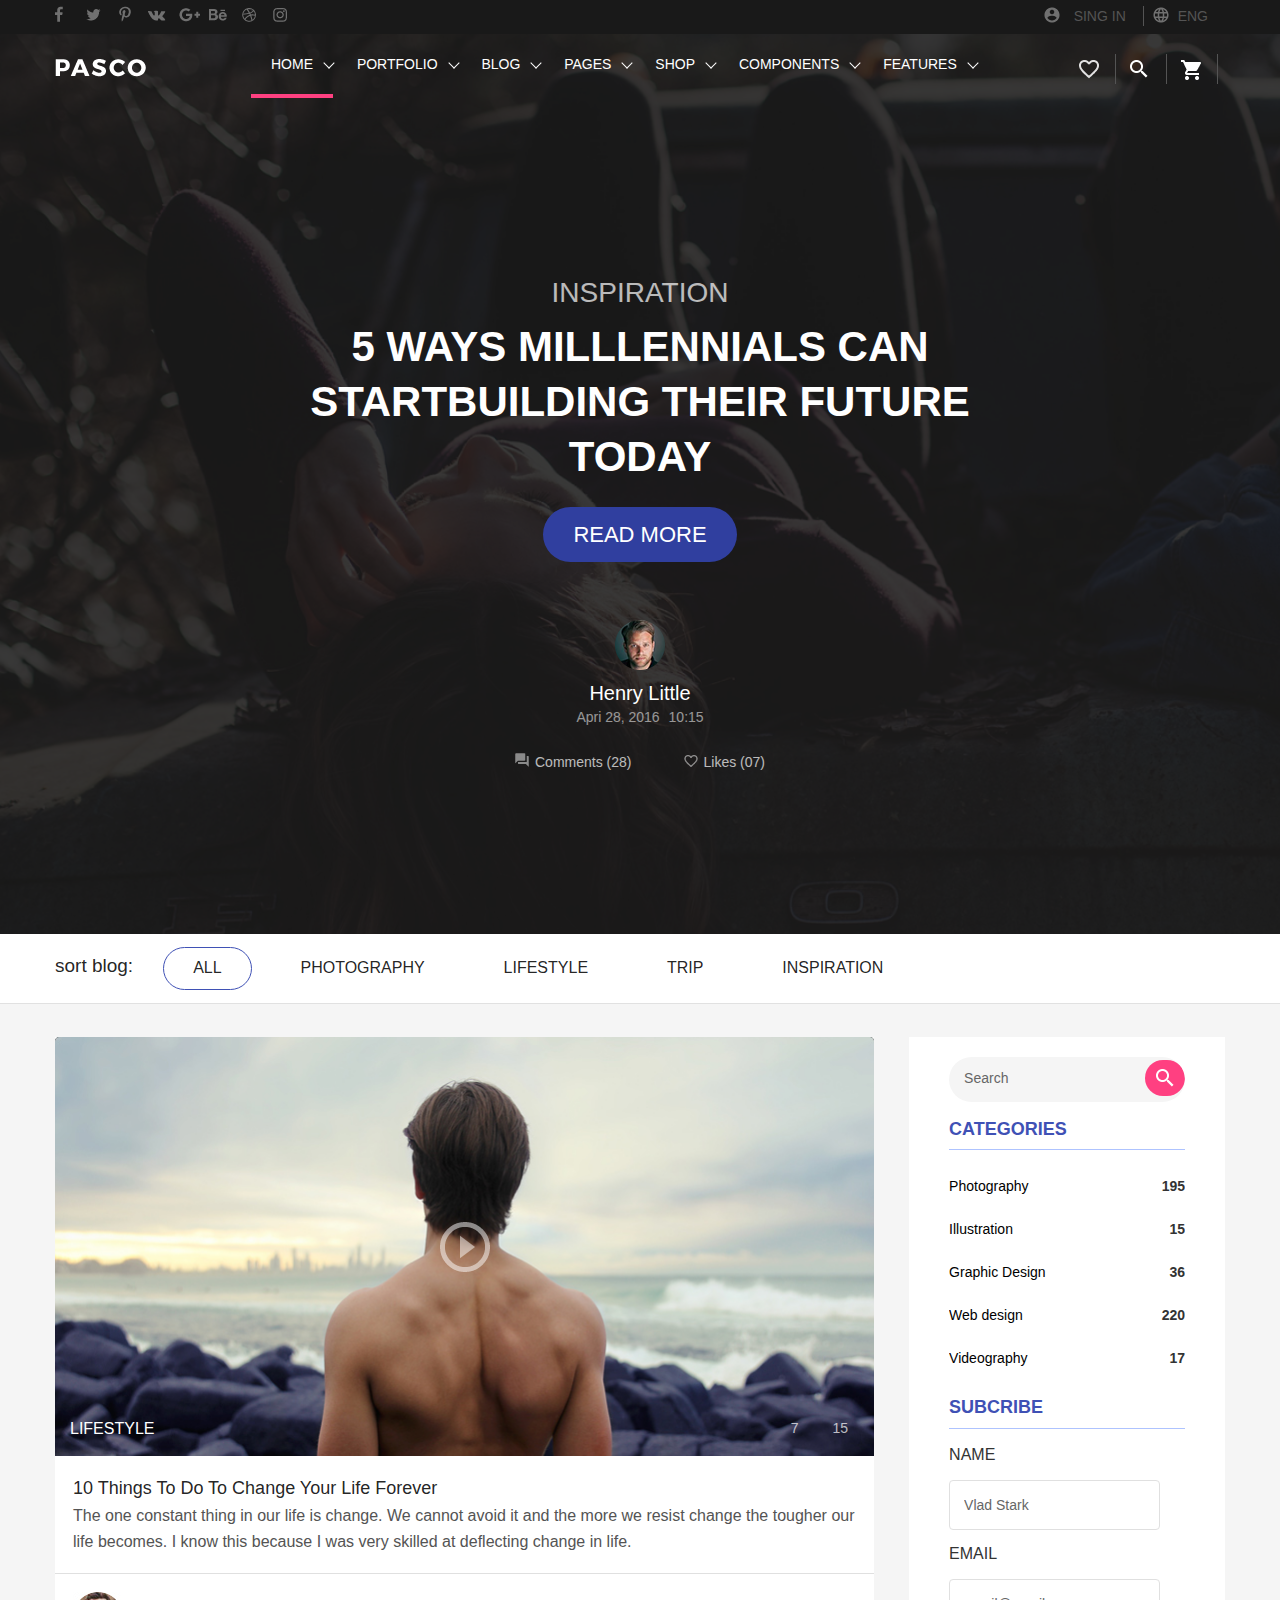
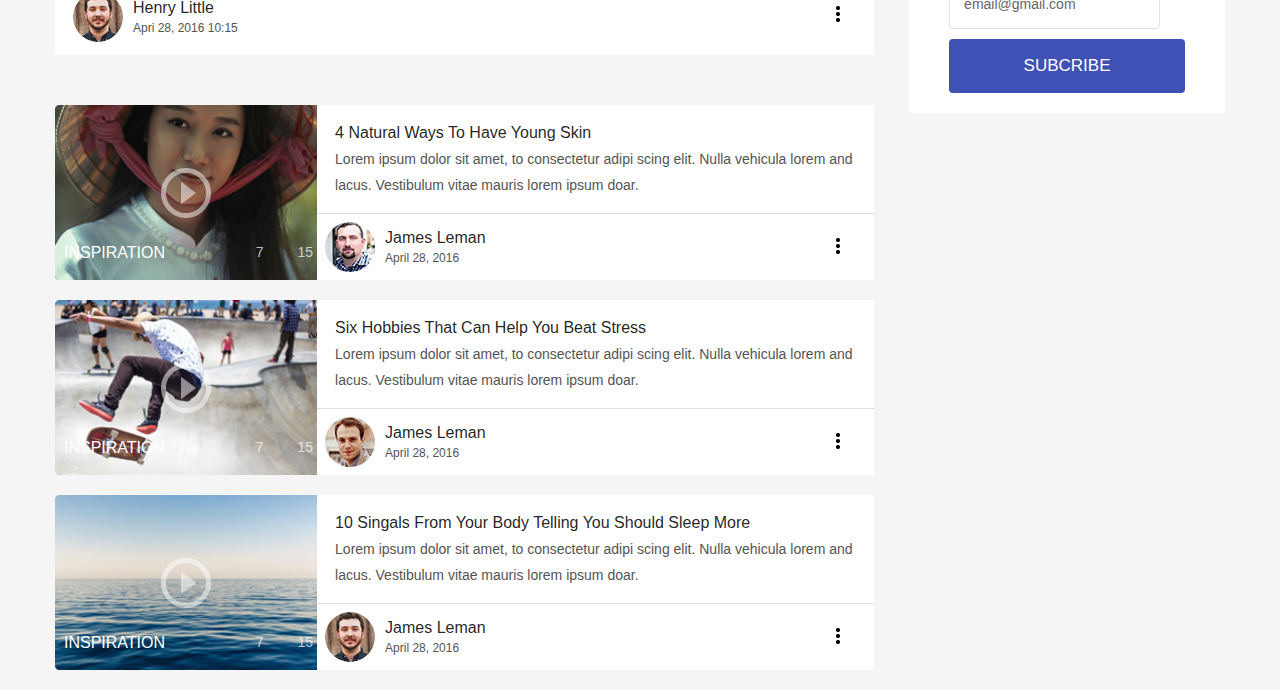
==== docs/index.html @ 133634e4 "section nav" ====
<!DOCTYPE html>
<html lang="ru">

<head>

	<meta charset="utf-8">

	<title>Pasco</title>
	<meta name="description" content="">

	<meta http-equiv="X-UA-Compatible" content="IE=edge">
	<meta name="viewport" content="width=device-width, initial-scale=1, maximum-scale=1">

	<meta property="og:image" content="path/to/image.jpg">
	<link rel="shortcut icon" href="img/favicon/favicon.ico" type="image/x-icon">
	<link rel="apple-touch-icon" href="img/favicon/apple-touch-icon.png">
	<link rel="apple-touch-icon" sizes="72x72" href="img/favicon/apple-touch-icon-72x72.png">
	<link rel="apple-touch-icon" sizes="114x114" href="img/favicon/apple-touch-icon-114x114.png">

	<!-- Chrome, Firefox OS and Opera -->
	<meta name="theme-color" content="#000">
	<!-- Windows Phone -->
	<meta name="msapplication-navbutton-color" content="#000">
	<!-- iOS Safari -->
	<meta name="apple-mobile-web-app-status-bar-style" content="#000">

	<style>body { opacity: 0; overflow-x: hidden; } html { background-color: #fff; }</style>

</head>

<body>
	<div class="top-line">
		<div class="wrapper clearfix">
			<ul class="top-list">
				<li class="top-list__item"><a href="#" class="top-list__list top-list__list--fb"></a></li>
				<li class="top-list__item"><a href="#" class="top-list__list top-list__list--tw"></a></li>
				<li class="top-list__item"><a href="#" class="top-list__list top-list__list--p"></a></li>
				<li class="top-list__item"><a href="#" class="top-list__list top-list__list--vk"></a></li>
				<li class="top-list__item"><a href="#" class="top-list__list top-list__list--gg"></a></li>
				<li class="top-list__item"><a href="#" class="top-list__list top-list__list--bb"></a></li>
				<li class="top-list__item"><a href="#" class="top-list__list top-list__list--row"></a></li>
				<li class="top-list__item"><a href="#" class="top-list__list top-list__list--inst"></a></li>
			</ul>
			<div class="login">
				<a href="#" class="login__link">Sing in</a>
				<a href="#" class="lang__link">Eng</a>
			</div>
		</div>
	</div>
	<header class="head-main">
		<div class="dark">
			<div class="wrapper">
				<div class="header-line clearfix">
					<div class="logo-wrap">
						<a href="#" class="logo"><img src="img/logo.png" alt="logo" class="logos img-responsive"></a>
					</div>
					<ul class="mnu">
						<li class="mnu__item mnu__item--active"><a href="#" class="mnu__link">Home</a></li>
						<li class="mnu__item"><a href="#" class="mnu__link">Portfolio</a></li>
						<li class="mnu__item"><a href="#" class="mnu__link">Blog</a></li>
						<li class="mnu__item"><a href="#" class="mnu__link">Pages</a></li>
						<li class="mnu__item"><a href="#" class="mnu__link">Shop</a></li>
						<li class="mnu__item"><a href="#" class="mnu__link">components</a></li>
						<li class="mnu__item"><a href="#" class="mnu__link">Features</a></li>
					</ul>
					<ul class="icon">
						<li class="icon__item"><a href="#" class="icon__link icon__link--Search"></a></li>
						<li class="icon__item"><a href="#" class="icon__link icon__link--heart"></a></li>
						<li class="icon__item"><a href="#" class="icon__link icon__link--basket"></a></li>
					</ul>
				</div>
				<div class="header__content ">
					<div class="header__text">inspiration</div>
					<h1 class="header__title">5 Ways milllennials can startbuilding their future today</h1>
					<div class="bnt-wrap">
						<a href="#" class="btn btn-head">read more</a>
					</div>
					<div class="people-wrap">
						<img src="img/Ellipse 4.png" alt="photo">
						<div class="people__name">Henry Little</div>
						<div class="people__data-wrap">
							<span class="people__date">Apri 28, 2016</span>
							<span class="people__time">10:15</span>
						</div>
						<div class="people__comment-wrap clearfix">
							<a href="#" class="people__com">Comments (28)</a>
							<a href="#" class="people__like">Likes (07)</a>
						</div>
					</div>
				</div>
			</div>
		</div>
	</header>
	<section class="sort-blog ">
		<div class="wrapper">
			<div class="sort_content clearfix">
				<span class="sort__title">sort blog:</span>
				<ul class="sort-blog_list">
					<li class="sort-blog__item sort-blog__item--active"><a href="#" class="sort-blog__link">all</a></li>
					<li class="sort-blog__item"><a href="#" class="sort-blog__link">photography</a></li>
					<li class="sort-blog__item"><a href="#" class="sort-blog__link">lifestyle</a></li>
					<li class="sort-blog__item"><a href="#" class="sort-blog__link">trip</a></li>
					<li class="sort-blog__item"><a href="#" class="sort-blog__link">inspiration</a></li>
				</ul>
			</div>
		</div>
	</section>
	<section class="blog">
		<div class="wrapper">
			<div class="blog__content">
				<div class="left__content clearfix">
					<div class="blog__video">
						<div class="content-wrap">
							<div class="img__wrap">
								<img src="img/video.jpg" alt="video" class="img-video img-responsive">
								<a href="#" class="video__play"></a>
								<div class="img__content clearfix">
									<div class="img__text">lifestyle</div>
									<div class="img__num">
										<span class="img__comment">7</span>
										<span class="img__hear">15</span>
									</div>
								</div>
							</div>
							<div class="blog__video__text">
								<div class="blog__title">10 Things To Do To Change Your Life Forever</div>
								<div class="blog__decs">The one constant thing in our life is change. We cannot avoid it and the more we resist change the tougher our life becomes. I know this because I was very skilled at deflecting change in life.</div>
							</div>
							<div class="blog__people">
								<div class="blog__people-img">
									<img src="img/Photo.jpg" alt="Photo" class="blog__photo">
								</div>
								<div class="blog__name">Henry Little</div>
								<div class="blog__birthday">Apri 28, 2016   10:15</div>
								<a href="#" class="dots"></a>
							</div>
						</div>
					</div>
					<section class="photo">
					<div class="photo__video">
						<div class="img__wrap">
							<img src="img/video2.jpg" alt="video" class="img-video img-responsive">
							<a href="#" class="video__play"></a>
							<div class="img__content clearfix">
								<div class="img__text">inspiration</div>
								<div class="img__num">
									<span class="img__comment">7</span>
									<span class="img__hear">15</span>
								</div>
							</div>
						</div>
						<div class="blog__video__text">
							<div class="blog__title">4 Natural Ways To Have Young Skin</div>
							<div class="blog__decs">Lorem ipsum dolor sit amet, to consectetur  adipi scing elit. Nulla vehicula lorem and lacus. Vestibulum vitae mauris lorem ipsum doar. </div>
						</div>
						<div class="blog__people">
							<div class="blog__people-img">
								<img src="img/Photo1.jpg" alt="Photo" class="blog__photo">
							</div>
							<div class="blog__name ">James Leman</div>
							<div class="blog__birthday">April 28, 2016 </div>
							<a href="#" class="dots"></a>
						</div>
					</div>

					<div class="photo__video">
						<div class="img__wrap">
							<img src="img/video3.jpg" alt="video" class="img-video img-responsive">
							<a href="#" class="video__play"></a>
							<div class="img__content clearfix">
								<div class="img__text">inspiration</div>
								<div class="img__num">
									<span class="img__comment">7</span>
									<span class="img__hear">15</span>
								</div>
							</div>
						</div>
						<div class="blog__video__text">
							<div class="blog__title">Six Hobbies That Can Help You Beat Stress</div>
							<div class="blog__decs">Lorem ipsum dolor sit amet, to consectetur  adipi scing elit. Nulla vehicula lorem and lacus. Vestibulum vitae mauris lorem ipsum doar.  </div>
						</div>
						<div class="blog__people">
							<div class="blog__people-img">
								<img src="img/Photo2.jpg" alt="Photo" class="blog__photo">
							</div>
							<div class="blog__name ">James Leman</div>
							<div class="blog__birthday">April 28, 2016 </div>
							<a href="#" class="dots"></a>
						</div>
					</div>

					<div class="photo__video">
						<div class="img__wrap">
							<img src="img/video4.jpg" alt="video" class="img-video img-responsive">
							<a href="#" class="video__play"></a>
							<div class="img__content clearfix">
								<div class="img__text">inspiration</div>
								<div class="img__num">
									<span class="img__comment">7</span>
									<span class="img__hear">15</span>
								</div>
							</div>
						</div>
						<div class="blog__video__text">
							<div class="blog__title">10 Singals From Your Body Telling You Should Sleep More</div>
							<div class="blog__decs">Lorem ipsum dolor sit amet, to consectetur  adipi scing elit. Nulla vehicula lorem and lacus. Vestibulum vitae mauris lorem ipsum doar. </div>
						</div>
						<div class="blog__people">
							<div class="blog__people-img">
								<img src="img/Photo.jpg" alt="Photo" class="blog__photo">
							</div>
							<div class="blog__name ">James Leman</div>
							<div class="blog__birthday">April 28, 2016 </div>
							<a href="#" class="dots"></a>
						</div>
					</div>
					</section>
				</div>
				<aside class="nav">
					<form class="Search">
						<input type="text" placeholder="Search">
						<button type="submit"></button>
					</form>
					<h2 class="nav__title">categories</h2>
					<ul class="nav-list">
						<li class="nav_item">
							<a href="#" class="nav__link">Photography</a>
							<p class="nav__num">195</p>
						</li>
						<li class="nav_item">
							<a href="#" class="nav__link">Illustration</a>
							<p class="nav__num">15</p>
						</li>
						<li class="nav_item">
							<a href="#" class="nav__link">Graphic Design</a>
							<p class="nav__num">36</p>
						</li>
						<li class="nav_item">
							<a href="#" class="nav__link">Web design</a>
							<p class="nav__num">220</p>
						</li>
						<li class="nav_item">
							<a href="#" class="nav__link">Videography</a>
							<p class="nav__num">17</p>
						</li>
						<h2 class="nav__Caption">subcribe</h2>
						<form class="nav-form">
							<div class="nav__name">
								<label for="name">name</label>
								<input type="text" id="name" placeholder="Vlad Stark">
							</div>
							<div class="nav__email">
								<label for="email">email</label>
								<input type="text" id="email" placeholder="email@gmail.com">
							</div>
							<button type="submit" class="nav-btn">subcribe</button>
						</form>
					</ul>
				</aside>
			</div>
		</div>
	</section>
	<link rel="stylesheet" href="css/main.min.css">
	<script src="js/scripts.min.js"></script>

</body>
</html>
---- docs/css/main.min.css ----
@font-face{font-family:roboto-example;font-weight:400;font-style:normal;src:url(../fonts/RobotoRegular/RobotoRegular.eot);src:url(../fonts/RobotoRegular/RobotoRegular.eot?#iefix) format("embedded-opentype"),url(../fonts/RobotoRegular/RobotoRegular.woff) format("woff"),url(../fonts/RobotoRegular/RobotoRegular.ttf) format("truetype")}@font-face{font-family:roboto-example;font-weight:700;font-style:normal;src:url(../fonts/RobotoBold/RobotoBold.eot);src:url(../fonts/RobotoBold/RobotoBold.eot?#iefix) format("embedded-opentype"),url(../fonts/RobotoBold/RobotoBold.woff) format("woff"),url(../fonts/RobotoBold/RobotoBold.ttf) format("truetype")}html{font-family:sans-serif;-ms-text-size-adjust:100%;-webkit-text-size-adjust:100%}body{margin:0}article,aside,details,figcaption,figure,footer,header,hgroup,main,menu,nav,section,summary{display:block}audio,canvas,progress,video{display:inline-block;vertical-align:baseline}audio:not([controls]){display:none;height:0}[hidden],template{display:none}a{background-color:transparent}a:active,a:hover{outline:0}abbr[title]{border-bottom:1px dotted}b,strong{font-weight:700}dfn{font-style:italic}h1{font-size:2em;margin:.67em 0}mark{background:#ff0;color:#000}small{font-size:80%}sub,sup{font-size:75%;line-height:0;position:relative;vertical-align:baseline}sup{top:-.5em}sub{bottom:-.25em}img{border:0}svg:not(:root){overflow:hidden}figure{margin:1em 40px}hr{-webkit-box-sizing:content-box;box-sizing:content-box;height:0}pre{overflow:auto}code,kbd,pre,samp{font-family:monospace,monospace;font-size:1em}button,input,optgroup,select,textarea{color:inherit;font:inherit;margin:0}button{overflow:visible}button,select{text-transform:none}button,html input[type=button],input[type=reset],input[type=submit]{-webkit-appearance:button;cursor:pointer}button[disabled],html input[disabled]{cursor:default}button::-moz-focus-inner,input::-moz-focus-inner{border:0;padding:0}input{line-height:normal}input[type=checkbox],input[type=radio]{-webkit-box-sizing:border-box;box-sizing:border-box;padding:0}input[type=number]::-webkit-inner-spin-button,input[type=number]::-webkit-outer-spin-button{height:auto}input[type=search]{-webkit-appearance:textfield;-webkit-box-sizing:content-box;box-sizing:content-box}input[type=search]::-webkit-search-cancel-button,input[type=search]::-webkit-search-decoration{-webkit-appearance:none}fieldset{border:1px solid silver;margin:0 2px;padding:.35em .625em .75em}legend{border:0;padding:0}textarea{overflow:auto}optgroup{font-weight:700}table{border-collapse:collapse;border-spacing:0}td,th{padding:0}*{-webkit-box-sizing:border-box;box-sizing:border-box}:after,:before{-webkit-box-sizing:border-box;box-sizing:border-box}html{font-size:10px;-webkit-tap-highlight-color:transparent}body{font-family:"Helvetica Neue",Helvetica,Arial,sans-serif;font-size:14px;line-height:1.42857143;color:#333;background-color:#fff}button,input,select,textarea{font-family:inherit;font-size:inherit;line-height:inherit}a{color:#337ab7;text-decoration:none}a:focus,a:hover{color:#23527c;text-decoration:underline}a:focus{outline:5px auto -webkit-focus-ring-color;outline-offset:-2px}figure{margin:0}img{vertical-align:middle}.img-responsive{display:block;max-width:100%;height:auto}.img-rounded{-webkit-border-radius:6px;border-radius:6px}.img-thumbnail{padding:4px;line-height:1.42857143;background-color:#fff;border:1px solid #ddd;-webkit-border-radius:4px;border-radius:4px;-webkit-transition:all .2s ease-in-out;transition:all .2s ease-in-out;display:inline-block;max-width:100%;height:auto}.img-circle{-webkit-border-radius:50%;border-radius:50%}hr{margin-top:20px;margin-bottom:20px;border:0;border-top:1px solid #eee}.sr-only{position:absolute;width:1px;height:1px;margin:-1px;padding:0;overflow:hidden;clip:rect(0,0,0,0);border:0}.sr-only-focusable:active,.sr-only-focusable:focus{position:static;width:auto;height:auto;margin:0;overflow:visible;clip:auto}[role=button]{cursor:pointer}.container{margin-right:auto;margin-left:auto;padding-left:15px;padding-right:15px}@media (min-width:768px){.container{width:750px}}@media (min-width:992px){.container{width:970px}}@media (min-width:1200px){.container{width:1170px}}.container-fluid{margin-right:auto;margin-left:auto;padding-left:15px;padding-right:15px}.row{margin-left:-15px;margin-right:-15px}.col-lg-1,.col-lg-10,.col-lg-11,.col-lg-12,.col-lg-2,.col-lg-3,.col-lg-4,.col-lg-5,.col-lg-6,.col-lg-7,.col-lg-8,.col-lg-9,.col-md-1,.col-md-10,.col-md-11,.col-md-12,.col-md-2,.col-md-3,.col-md-4,.col-md-5,.col-md-6,.col-md-7,.col-md-8,.col-md-9,.col-sm-1,.col-sm-10,.col-sm-11,.col-sm-12,.col-sm-2,.col-sm-3,.col-sm-4,.col-sm-5,.col-sm-6,.col-sm-7,.col-sm-8,.col-sm-9,.col-xs-1,.col-xs-10,.col-xs-11,.col-xs-12,.col-xs-2,.col-xs-3,.col-xs-4,.col-xs-5,.col-xs-6,.col-xs-7,.col-xs-8,.col-xs-9{position:relative;min-height:1px;padding-left:15px;padding-right:15px}.col-xs-1,.col-xs-10,.col-xs-11,.col-xs-12,.col-xs-2,.col-xs-3,.col-xs-4,.col-xs-5,.col-xs-6,.col-xs-7,.col-xs-8,.col-xs-9{float:left}.col-xs-12{width:100%}.col-xs-11{width:91.66666667%}.col-xs-10{width:83.33333333%}.col-xs-9{width:75%}.col-xs-8{width:66.66666667%}.col-xs-7{width:58.33333333%}.col-xs-6{width:50%}.col-xs-5{width:41.66666667%}.col-xs-4{width:33.33333333%}.col-xs-3{width:25%}.col-xs-2{width:16.66666667%}.col-xs-1{width:8.33333333%}.col-xs-pull-12{right:100%}.col-xs-pull-11{right:91.66666667%}.col-xs-pull-10{right:83.33333333%}.col-xs-pull-9{right:75%}.col-xs-pull-8{right:66.66666667%}.col-xs-pull-7{right:58.33333333%}.col-xs-pull-6{right:50%}.col-xs-pull-5{right:41.66666667%}.col-xs-pull-4{right:33.33333333%}.col-xs-pull-3{right:25%}.col-xs-pull-2{right:16.66666667%}.col-xs-pull-1{right:8.33333333%}.col-xs-pull-0{right:auto}.col-xs-push-12{left:100%}.col-xs-push-11{left:91.66666667%}.col-xs-push-10{left:83.33333333%}.col-xs-push-9{left:75%}.col-xs-push-8{left:66.66666667%}.col-xs-push-7{left:58.33333333%}.col-xs-push-6{left:50%}.col-xs-push-5{left:41.66666667%}.col-xs-push-4{left:33.33333333%}.col-xs-push-3{left:25%}.col-xs-push-2{left:16.66666667%}.col-xs-push-1{left:8.33333333%}.col-xs-push-0{left:auto}.col-xs-offset-12{margin-left:100%}.col-xs-offset-11{margin-left:91.66666667%}.col-xs-offset-10{margin-left:83.33333333%}.col-xs-offset-9{margin-left:75%}.col-xs-offset-8{margin-left:66.66666667%}.col-xs-offset-7{margin-left:58.33333333%}.col-xs-offset-6{margin-left:50%}.col-xs-offset-5{margin-left:41.66666667%}.col-xs-offset-4{margin-left:33.33333333%}.col-xs-offset-3{margin-left:25%}.col-xs-offset-2{margin-left:16.66666667%}.col-xs-offset-1{margin-left:8.33333333%}.col-xs-offset-0{margin-left:0}@media (min-width:768px){.col-sm-1,.col-sm-10,.col-sm-11,.col-sm-12,.col-sm-2,.col-sm-3,.col-sm-4,.col-sm-5,.col-sm-6,.col-sm-7,.col-sm-8,.col-sm-9{float:left}.col-sm-12{width:100%}.col-sm-11{width:91.66666667%}.col-sm-10{width:83.33333333%}.col-sm-9{width:75%}.col-sm-8{width:66.66666667%}.col-sm-7{width:58.33333333%}.col-sm-6{width:50%}.col-sm-5{width:41.66666667%}.col-sm-4{width:33.33333333%}.col-sm-3{width:25%}.col-sm-2{width:16.66666667%}.col-sm-1{width:8.33333333%}.col-sm-pull-12{right:100%}.col-sm-pull-11{right:91.66666667%}.col-sm-pull-10{right:83.33333333%}.col-sm-pull-9{right:75%}.col-sm-pull-8{right:66.66666667%}.col-sm-pull-7{right:58.33333333%}.col-sm-pull-6{right:50%}.col-sm-pull-5{right:41.66666667%}.col-sm-pull-4{right:33.33333333%}.col-sm-pull-3{right:25%}.col-sm-pull-2{right:16.66666667%}.col-sm-pull-1{right:8.33333333%}.col-sm-pull-0{right:auto}.col-sm-push-12{left:100%}.col-sm-push-11{left:91.66666667%}.col-sm-push-10{left:83.33333333%}.col-sm-push-9{left:75%}.col-sm-push-8{left:66.66666667%}.col-sm-push-7{left:58.33333333%}.col-sm-push-6{left:50%}.col-sm-push-5{left:41.66666667%}.col-sm-push-4{left:33.33333333%}.col-sm-push-3{left:25%}.col-sm-push-2{left:16.66666667%}.col-sm-push-1{left:8.33333333%}.col-sm-push-0{left:auto}.col-sm-offset-12{margin-left:100%}.col-sm-offset-11{margin-left:91.66666667%}.col-sm-offset-10{margin-left:83.33333333%}.col-sm-offset-9{margin-left:75%}.col-sm-offset-8{margin-left:66.66666667%}.col-sm-offset-7{margin-left:58.33333333%}.col-sm-offset-6{margin-left:50%}.col-sm-offset-5{margin-left:41.66666667%}.col-sm-offset-4{margin-left:33.33333333%}.col-sm-offset-3{margin-left:25%}.col-sm-offset-2{margin-left:16.66666667%}.col-sm-offset-1{margin-left:8.33333333%}.col-sm-offset-0{margin-left:0}}@media (min-width:992px){.col-md-1,.col-md-10,.col-md-11,.col-md-12,.col-md-2,.col-md-3,.col-md-4,.col-md-5,.col-md-6,.col-md-7,.col-md-8,.col-md-9{float:left}.col-md-12{width:100%}.col-md-11{width:91.66666667%}.col-md-10{width:83.33333333%}.col-md-9{width:75%}.col-md-8{width:66.66666667%}.col-md-7{width:58.33333333%}.col-md-6{width:50%}.col-md-5{width:41.66666667%}.col-md-4{width:33.33333333%}.col-md-3{width:25%}.col-md-2{width:16.66666667%}.col-md-1{width:8.33333333%}.col-md-pull-12{right:100%}.col-md-pull-11{right:91.66666667%}.col-md-pull-10{right:83.33333333%}.col-md-pull-9{right:75%}.col-md-pull-8{right:66.66666667%}.col-md-pull-7{right:58.33333333%}.col-md-pull-6{right:50%}.col-md-pull-5{right:41.66666667%}.col-md-pull-4{right:33.33333333%}.col-md-pull-3{right:25%}.col-md-pull-2{right:16.66666667%}.col-md-pull-1{right:8.33333333%}.col-md-pull-0{right:auto}.col-md-push-12{left:100%}.col-md-push-11{left:91.66666667%}.col-md-push-10{left:83.33333333%}.col-md-push-9{left:75%}.col-md-push-8{left:66.66666667%}.col-md-push-7{left:58.33333333%}.col-md-push-6{left:50%}.col-md-push-5{left:41.66666667%}.col-md-push-4{left:33.33333333%}.col-md-push-3{left:25%}.col-md-push-2{left:16.66666667%}.col-md-push-1{left:8.33333333%}.col-md-push-0{left:auto}.col-md-offset-12{margin-left:100%}.col-md-offset-11{margin-left:91.66666667%}.col-md-offset-10{margin-left:83.33333333%}.col-md-offset-9{margin-left:75%}.col-md-offset-8{margin-left:66.66666667%}.col-md-offset-7{margin-left:58.33333333%}.col-md-offset-6{margin-left:50%}.col-md-offset-5{margin-left:41.66666667%}.col-md-offset-4{margin-left:33.33333333%}.col-md-offset-3{margin-left:25%}.col-md-offset-2{margin-left:16.66666667%}.col-md-offset-1{margin-left:8.33333333%}.col-md-offset-0{margin-left:0}}@media (min-width:1200px){.col-lg-1,.col-lg-10,.col-lg-11,.col-lg-12,.col-lg-2,.col-lg-3,.col-lg-4,.col-lg-5,.col-lg-6,.col-lg-7,.col-lg-8,.col-lg-9{float:left}.col-lg-12{width:100%}.col-lg-11{width:91.66666667%}.col-lg-10{width:83.33333333%}.col-lg-9{width:75%}.col-lg-8{width:66.66666667%}.col-lg-7{width:58.33333333%}.col-lg-6{width:50%}.col-lg-5{width:41.66666667%}.col-lg-4{width:33.33333333%}.col-lg-3{width:25%}.col-lg-2{width:16.66666667%}.col-lg-1{width:8.33333333%}.col-lg-pull-12{right:100%}.col-lg-pull-11{right:91.66666667%}.col-lg-pull-10{right:83.33333333%}.col-lg-pull-9{right:75%}.col-lg-pull-8{right:66.66666667%}.col-lg-pull-7{right:58.33333333%}.col-lg-pull-6{right:50%}.col-lg-pull-5{right:41.66666667%}.col-lg-pull-4{right:33.33333333%}.col-lg-pull-3{right:25%}.col-lg-pull-2{right:16.66666667%}.col-lg-pull-1{right:8.33333333%}.col-lg-pull-0{right:auto}.col-lg-push-12{left:100%}.col-lg-push-11{left:91.66666667%}.col-lg-push-10{left:83.33333333%}.col-lg-push-9{left:75%}.col-lg-push-8{left:66.66666667%}.col-lg-push-7{left:58.33333333%}.col-lg-push-6{left:50%}.col-lg-push-5{left:41.66666667%}.col-lg-push-4{left:33.33333333%}.col-lg-push-3{left:25%}.col-lg-push-2{left:16.66666667%}.col-lg-push-1{left:8.33333333%}.col-lg-push-0{left:auto}.col-lg-offset-12{margin-left:100%}.col-lg-offset-11{margin-left:91.66666667%}.col-lg-offset-10{margin-left:83.33333333%}.col-lg-offset-9{margin-left:75%}.col-lg-offset-8{margin-left:66.66666667%}.col-lg-offset-7{margin-left:58.33333333%}.col-lg-offset-6{margin-left:50%}.col-lg-offset-5{margin-left:41.66666667%}.col-lg-offset-4{margin-left:33.33333333%}.col-lg-offset-3{margin-left:25%}.col-lg-offset-2{margin-left:16.66666667%}.col-lg-offset-1{margin-left:8.33333333%}.col-lg-offset-0{margin-left:0}}.clearfix:after,.clearfix:before,.container-fluid:after,.container-fluid:before,.container:after,.container:before,.row:after,.row:before{content:" ";display:table}.clearfix:after,.container-fluid:after,.container:after,.row:after{clear:both}.center-block{display:block;margin-left:auto;margin-right:auto}.pull-right{float:right!important}.pull-left{float:left!important}.hide{display:none!important}.show{display:block!important}.invisible{visibility:hidden}.text-hide{font:0/0 a;color:transparent;text-shadow:none;background-color:transparent;border:0}.hidden{display:none!important}.affix{position:fixed}@-ms-viewport{width:device-width}.visible-lg,.visible-md,.visible-sm,.visible-xs{display:none!important}.visible-lg-block,.visible-lg-inline,.visible-lg-inline-block,.visible-md-block,.visible-md-inline,.visible-md-inline-block,.visible-sm-block,.visible-sm-inline,.visible-sm-inline-block,.visible-xs-block,.visible-xs-inline,.visible-xs-inline-block{display:none!important}@media (max-width:767px){.visible-xs{display:block!important}table.visible-xs{display:table!important}tr.visible-xs{display:table-row!important}td.visible-xs,th.visible-xs{display:table-cell!important}}@media (max-width:767px){.visible-xs-block{display:block!important}}@media (max-width:767px){.visible-xs-inline{display:inline!important}}@media (max-width:767px){.visible-xs-inline-block{display:inline-block!important}}@media (min-width:768px) and (max-width:991px){.visible-sm{display:block!important}table.visible-sm{display:table!important}tr.visible-sm{display:table-row!important}td.visible-sm,th.visible-sm{display:table-cell!important}}@media (min-width:768px) and (max-width:991px){.visible-sm-block{display:block!important}}@media (min-width:768px) and (max-width:991px){.visible-sm-inline{display:inline!important}}@media (min-width:768px) and (max-width:991px){.visible-sm-inline-block{display:inline-block!important}}@media (min-width:992px) and (max-width:1199px){.visible-md{display:block!important}table.visible-md{display:table!important}tr.visible-md{display:table-row!important}td.visible-md,th.visible-md{display:table-cell!important}}@media (min-width:992px) and (max-width:1199px){.visible-md-block{display:block!important}}@media (min-width:992px) and (max-width:1199px){.visible-md-inline{display:inline!important}}@media (min-width:992px) and (max-width:1199px){.visible-md-inline-block{display:inline-block!important}}@media (min-width:1200px){.visible-lg{display:block!important}table.visible-lg{display:table!important}tr.visible-lg{display:table-row!important}td.visible-lg,th.visible-lg{display:table-cell!important}}@media (min-width:1200px){.visible-lg-block{display:block!important}}@media (min-width:1200px){.visible-lg-inline{display:inline!important}}@media (min-width:1200px){.visible-lg-inline-block{display:inline-block!important}}@media (max-width:767px){.hidden-xs{display:none!important}}@media (min-width:768px) and (max-width:991px){.hidden-sm{display:none!important}}@media (min-width:992px) and (max-width:1199px){.hidden-md{display:none!important}}@media (min-width:1200px){.hidden-lg{display:none!important}}.visible-print{display:none!important}@media print{.visible-print{display:block!important}table.visible-print{display:table!important}tr.visible-print{display:table-row!important}td.visible-print,th.visible-print{display:table-cell!important}}.visible-print-block{display:none!important}@media print{.visible-print-block{display:block!important}}.visible-print-inline{display:none!important}@media print{.visible-print-inline{display:inline!important}}.visible-print-inline-block{display:none!important}@media print{.visible-print-inline-block{display:inline-block!important}}@media print{.hidden-print{display:none!important}}*{-webkit-box-sizing:border-box;box-sizing:border-box}::-webkit-input-placeholder{color:#666;opacity:1}:-moz-placeholder{color:#666;opacity:1}::-moz-placeholder{color:#666;opacity:1}:-ms-input-placeholder{color:#666;opacity:1}body input:focus:required:invalid,body textarea:focus:required:invalid{color:#666}body input:required:valid,body textarea:required:valid{color:#666}body,html{height:100%}ul{margin:0;padding:0;list-style:none}body{font-size:16px;min-width:320px;position:relative;line-height:1.75;font-family:roboto-example,sans-serif;overflow-x:hidden;opacity:1}.clearfix:after{content:"";display:table;clear:both}.img-responsive{display:block;max-width:100%;height:auto}.wrapper{max-width:1170px;margin:0 auto;width:100%;overflow:hidden;position:relative}.head-main{background:url(../img/bg-main.jpg) 0 0 no-repeat;background-size:cover;position:relative;height:100vh}.dark{position:absolute;top:0;left:0;bottom:0;right:0;background:rgba(22,22,22,.85)}.top-list{margin:0;padding:0;float:left;list-style:none}.top-line{padding:6px 0;background:#191919}.top-list__item{display:inline-block;margin-right:5px}.top-list__list{display:block;width:22px;height:17px;background:url(../img/icon.png) no-repeat}.top-list__list--fb{background-position:0 0}.top-list__list--tw{background-position:-23px 0}.top-list__list--p{background-position:-50px 0}.top-list__list--vk{background-position:-78px 0}.top-list__list--gg{background-position:-109px 0}.top-list__list--bb{background-position:-145px 0}.top-list__list--row{background-position:-175px 0}.top-list__list--inst{background-position:-203px 0}.login{float:right}.login a{color:#545454;text-decoration:none;-webkit-transition:all .5s;transition:all .5s}.login a:hover{color:#fff}.lang__link,.login__link{padding:0 17px;display:inline-block;text-transform:uppercase;padding-left:30px;position:relative}.login__link{border-right:1px solid #545454}.login__link:before{content:"";position:absolute;width:18px;height:18px;top:50%;-webkit-transform:translateY(-50%);-ms-transform:translateY(-50%);transform:translateY(-50%);left:0;background:url(../img/icon/account_circle.png) 0 0 no-repeat}.lang__link:before{content:"";position:absolute;width:18px;height:18px;top:50%;-webkit-transform:translateY(-50%);-ms-transform:translateY(-50%);transform:translateY(-50%);left:5px;background:url(../img/icon/language.png) 0 0 no-repeat}.logo-wrap{float:left;margin-right:105px;padding:25px 0}.logo{padding:20px 0}.mnu{display:inline-block;width:100%;max-width:800px}.mnu__item{display:inline-block}.mnu__link{display:block;text-transform:uppercase;padding:20px 20px;text-decoration:none;color:#fff;-webkit-transition:all .2s;transition:all .2s;border-bottom:4px solid transparent;position:relative}.mnu__link:hover{border-bottom:4px solid #ff4081;text-decoration:none;color:#fff}.mnu__link:after{content:"";position:absolute;width:8px;height:8px;border-bottom:1px solid #fff;border-right:1px solid #fff;top:42%;-webkit-transform:translateY(-50%);-ms-transform:translateY(-50%);transform:translateY(-50%);right:0;-webkit-transform:rotate(45deg);-ms-transform:rotate(45deg);transform:rotate(45deg)}.mnu__item--active a{border-bottom:4px solid #ff4081}.icon{float:right}.icon li{display:inline-block;padding:20px 0}.icon__link{width:40px;height:30px;display:block;border-right:1px solid #545454;margin-right:7px;background:url(../img/icon/split.png) 0 0 no-repeat}.icon__link--Search{background-position:-18px -15px}.icon__link--heart{background-position:-80px -15px}.icon__link--basket{background-position:-80px -75px}.header-line{margin-bottom:170px}.header__content{text-align:center;max-width:818px;width:100%;margin:0 auto}.header__text{text-transform:uppercase;color:#fff;font-size:28px;line-height:27px;opacity:.7}.header__title{text-transform:uppercase;color:#fff;margin-top:13px;font-size:42px;line-height:55px;padding:0 25px;margin-bottom:35px}.btn{padding:15px 30px;text-transform:uppercase;text-decoration:none;font-size:22px;color:#fff;-webkit-border-radius:35px;border-radius:35px}.btn:hover{text-decoration:none;color:#fff}.btn:focus{text-decoration:none}.btn-head{background:#303f9f}.people-wrap{width:100%;max-width:250px;margin:70px auto 0;text-align:center}.people__name{color:#fff;margin-top:10px;font-size:20px;line-height:27px}.people__date{margin-right:5px;color:#fff;opacity:.54}.people__time{color:#fff;opacity:.54}.people__data-wrap{margin-bottom:25px}.people__com{display:inline-block;padding-left:20px;color:#fff;-webkit-transition:all .5s;transition:all .5s;opacity:.7;position:relative;float:left}.people__com:hover{text-decoration:none;color:#fff;opacity:1}.people__com:focus{text-decoration:none}.people__com:before{content:"";position:absolute;width:18px;height:18px;background:url(../img/forum.png) 0 0 no-repeat;top:50%;-webkit-transform:translateY(-50%);-ms-transform:translateY(-50%);transform:translateY(-50%);left:0}.people__like{display:inline-block;padding-left:20px;color:#fff;opacity:.7;-webkit-transition:all .5s;transition:all .5s;position:relative;float:right}.people__like:hover{text-decoration:none;color:#fff;opacity:1}.people__like:focus{text-decoration:none}.people__like:before{content:"";position:absolute;width:18px;height:18px;background:url(../img/favorite_border.png) 0 0 no-repeat;top:60%;-webkit-transform:translateY(-50%);-ms-transform:translateY(-50%);transform:translateY(-50%);left:0}@font-face{font-family:roboto-example;font-weight:400;font-style:normal;src:url(../fonts/RobotoRegular/RobotoRegular.eot);src:url(../fonts/RobotoRegular/RobotoRegular.eot?#iefix) format("embedded-opentype"),url(../fonts/RobotoRegular/RobotoRegular.woff) format("woff"),url(../fonts/RobotoRegular/RobotoRegular.ttf) format("truetype")}@font-face{font-family:roboto-example;font-weight:700;font-style:normal;src:url(../fonts/RobotoBold/RobotoBold.eot);src:url(../fonts/RobotoBold/RobotoBold.eot?#iefix) format("embedded-opentype"),url(../fonts/RobotoBold/RobotoBold.woff) format("woff"),url(../fonts/RobotoBold/RobotoBold.ttf) format("truetype")}html{font-family:sans-serif;-ms-text-size-adjust:100%;-webkit-text-size-adjust:100%}body{margin:0}article,aside,details,figcaption,figure,footer,header,hgroup,main,menu,nav,section,summary{display:block}audio,canvas,progress,video{display:inline-block;vertical-align:baseline}audio:not([controls]){display:none;height:0}[hidden],template{display:none}a{background-color:transparent}a:active,a:hover{outline:0}abbr[title]{border-bottom:1px dotted}b,strong{font-weight:700}dfn{font-style:italic}h1{font-size:2em;margin:.67em 0}mark{background:#ff0;color:#000}small{font-size:80%}sub,sup{font-size:75%;line-height:0;position:relative;vertical-align:baseline}sup{top:-.5em}sub{bottom:-.25em}img{border:0}svg:not(:root){overflow:hidden}figure{margin:1em 40px}hr{-webkit-box-sizing:content-box;box-sizing:content-box;height:0}pre{overflow:auto}code,kbd,pre,samp{font-family:monospace,monospace;font-size:1em}button,input,optgroup,select,textarea{color:inherit;font:inherit;margin:0}button{overflow:visible}button,select{text-transform:none}button,html input[type=button],input[type=reset],input[type=submit]{-webkit-appearance:button;cursor:pointer}button[disabled],html input[disabled]{cursor:default}button::-moz-focus-inner,input::-moz-focus-inner{border:0;padding:0}input{line-height:normal}input[type=checkbox],input[type=radio]{-webkit-box-sizing:border-box;box-sizing:border-box;padding:0}input[type=number]::-webkit-inner-spin-button,input[type=number]::-webkit-outer-spin-button{height:auto}input[type=search]{-webkit-appearance:textfield;-webkit-box-sizing:content-box;box-sizing:content-box}input[type=search]::-webkit-search-cancel-button,input[type=search]::-webkit-search-decoration{-webkit-appearance:none}fieldset{border:1px solid silver;margin:0 2px;padding:.35em .625em .75em}legend{border:0;padding:0}textarea{overflow:auto}optgroup{font-weight:700}table{border-collapse:collapse;border-spacing:0}td,th{padding:0}*{-webkit-box-sizing:border-box;box-sizing:border-box}:after,:before{-webkit-box-sizing:border-box;box-sizing:border-box}html{font-size:10px;-webkit-tap-highlight-color:transparent}body{font-family:"Helvetica Neue",Helvetica,Arial,sans-serif;font-size:14px;line-height:1.42857143;color:#333;background-color:#fff}button,input,select,textarea{font-family:inherit;font-size:inherit;line-height:inherit}a{color:#337ab7;text-decoration:none}a:focus,a:hover{color:#23527c;text-decoration:underline}a:focus{outline:5px auto -webkit-focus-ring-color;outline-offset:-2px}figure{margin:0}img{vertical-align:middle}.img-responsive{display:block;max-width:100%;height:auto}.img-rounded{-webkit-border-radius:6px;border-radius:6px}.img-thumbnail{padding:4px;line-height:1.42857143;background-color:#fff;border:1px solid #ddd;-webkit-border-radius:4px;border-radius:4px;-webkit-transition:all .2s ease-in-out;transition:all .2s ease-in-out;display:inline-block;max-width:100%;height:auto}.img-circle{-webkit-border-radius:50%;border-radius:50%}hr{margin-top:20px;margin-bottom:20px;border:0;border-top:1px solid #eee}.sr-only{position:absolute;width:1px;height:1px;margin:-1px;padding:0;overflow:hidden;clip:rect(0,0,0,0);border:0}.sr-only-focusable:active,.sr-only-focusable:focus{position:static;width:auto;height:auto;margin:0;overflow:visible;clip:auto}[role=button]{cursor:pointer}.container{margin-right:auto;margin-left:auto;padding-left:15px;padding-right:15px}@media (min-width:768px){.container{width:750px}}@media (min-width:992px){.container{width:970px}}@media (min-width:1200px){.container{width:1170px}}.container-fluid{margin-right:auto;margin-left:auto;padding-left:15px;padding-right:15px}.row{margin-left:-15px;margin-right:-15px}.col-lg-1,.col-lg-10,.col-lg-11,.col-lg-12,.col-lg-2,.col-lg-3,.col-lg-4,.col-lg-5,.col-lg-6,.col-lg-7,.col-lg-8,.col-lg-9,.col-md-1,.col-md-10,.col-md-11,.col-md-12,.col-md-2,.col-md-3,.col-md-4,.col-md-5,.col-md-6,.col-md-7,.col-md-8,.col-md-9,.col-sm-1,.col-sm-10,.col-sm-11,.col-sm-12,.col-sm-2,.col-sm-3,.col-sm-4,.col-sm-5,.col-sm-6,.col-sm-7,.col-sm-8,.col-sm-9,.col-xs-1,.col-xs-10,.col-xs-11,.col-xs-12,.col-xs-2,.col-xs-3,.col-xs-4,.col-xs-5,.col-xs-6,.col-xs-7,.col-xs-8,.col-xs-9{position:relative;min-height:1px;padding-left:15px;padding-right:15px}.col-xs-1,.col-xs-10,.col-xs-11,.col-xs-12,.col-xs-2,.col-xs-3,.col-xs-4,.col-xs-5,.col-xs-6,.col-xs-7,.col-xs-8,.col-xs-9{float:left}.col-xs-12{width:100%}.col-xs-11{width:91.66666667%}.col-xs-10{width:83.33333333%}.col-xs-9{width:75%}.col-xs-8{width:66.66666667%}.col-xs-7{width:58.33333333%}.col-xs-6{width:50%}.col-xs-5{width:41.66666667%}.col-xs-4{width:33.33333333%}.col-xs-3{width:25%}.col-xs-2{width:16.66666667%}.col-xs-1{width:8.33333333%}.col-xs-pull-12{right:100%}.col-xs-pull-11{right:91.66666667%}.col-xs-pull-10{right:83.33333333%}.col-xs-pull-9{right:75%}.col-xs-pull-8{right:66.66666667%}.col-xs-pull-7{right:58.33333333%}.col-xs-pull-6{right:50%}.col-xs-pull-5{right:41.66666667%}.col-xs-pull-4{right:33.33333333%}.col-xs-pull-3{right:25%}.col-xs-pull-2{right:16.66666667%}.col-xs-pull-1{right:8.33333333%}.col-xs-pull-0{right:auto}.col-xs-push-12{left:100%}.col-xs-push-11{left:91.66666667%}.col-xs-push-10{left:83.33333333%}.col-xs-push-9{left:75%}.col-xs-push-8{left:66.66666667%}.col-xs-push-7{left:58.33333333%}.col-xs-push-6{left:50%}.col-xs-push-5{left:41.66666667%}.col-xs-push-4{left:33.33333333%}.col-xs-push-3{left:25%}.col-xs-push-2{left:16.66666667%}.col-xs-push-1{left:8.33333333%}.col-xs-push-0{left:auto}.col-xs-offset-12{margin-left:100%}.col-xs-offset-11{margin-left:91.66666667%}.col-xs-offset-10{margin-left:83.33333333%}.col-xs-offset-9{margin-left:75%}.col-xs-offset-8{margin-left:66.66666667%}.col-xs-offset-7{margin-left:58.33333333%}.col-xs-offset-6{margin-left:50%}.col-xs-offset-5{margin-left:41.66666667%}.col-xs-offset-4{margin-left:33.33333333%}.col-xs-offset-3{margin-left:25%}.col-xs-offset-2{margin-left:16.66666667%}.col-xs-offset-1{margin-left:8.33333333%}.col-xs-offset-0{margin-left:0}@media (min-width:768px){.col-sm-1,.col-sm-10,.col-sm-11,.col-sm-12,.col-sm-2,.col-sm-3,.col-sm-4,.col-sm-5,.col-sm-6,.col-sm-7,.col-sm-8,.col-sm-9{float:left}.col-sm-12{width:100%}.col-sm-11{width:91.66666667%}.col-sm-10{width:83.33333333%}.col-sm-9{width:75%}.col-sm-8{width:66.66666667%}.col-sm-7{width:58.33333333%}.col-sm-6{width:50%}.col-sm-5{width:41.66666667%}.col-sm-4{width:33.33333333%}.col-sm-3{width:25%}.col-sm-2{width:16.66666667%}.col-sm-1{width:8.33333333%}.col-sm-pull-12{right:100%}.col-sm-pull-11{right:91.66666667%}.col-sm-pull-10{right:83.33333333%}.col-sm-pull-9{right:75%}.col-sm-pull-8{right:66.66666667%}.col-sm-pull-7{right:58.33333333%}.col-sm-pull-6{right:50%}.col-sm-pull-5{right:41.66666667%}.col-sm-pull-4{right:33.33333333%}.col-sm-pull-3{right:25%}.col-sm-pull-2{right:16.66666667%}.col-sm-pull-1{right:8.33333333%}.col-sm-pull-0{right:auto}.col-sm-push-12{left:100%}.col-sm-push-11{left:91.66666667%}.col-sm-push-10{left:83.33333333%}.col-sm-push-9{left:75%}.col-sm-push-8{left:66.66666667%}.col-sm-push-7{left:58.33333333%}.col-sm-push-6{left:50%}.col-sm-push-5{left:41.66666667%}.col-sm-push-4{left:33.33333333%}.col-sm-push-3{left:25%}.col-sm-push-2{left:16.66666667%}.col-sm-push-1{left:8.33333333%}.col-sm-push-0{left:auto}.col-sm-offset-12{margin-left:100%}.col-sm-offset-11{margin-left:91.66666667%}.col-sm-offset-10{margin-left:83.33333333%}.col-sm-offset-9{margin-left:75%}.col-sm-offset-8{margin-left:66.66666667%}.col-sm-offset-7{margin-left:58.33333333%}.col-sm-offset-6{margin-left:50%}.col-sm-offset-5{margin-left:41.66666667%}.col-sm-offset-4{margin-left:33.33333333%}.col-sm-offset-3{margin-left:25%}.col-sm-offset-2{margin-left:16.66666667%}.col-sm-offset-1{margin-left:8.33333333%}.col-sm-offset-0{margin-left:0}}@media (min-width:992px){.col-md-1,.col-md-10,.col-md-11,.col-md-12,.col-md-2,.col-md-3,.col-md-4,.col-md-5,.col-md-6,.col-md-7,.col-md-8,.col-md-9{float:left}.col-md-12{width:100%}.col-md-11{width:91.66666667%}.col-md-10{width:83.33333333%}.col-md-9{width:75%}.col-md-8{width:66.66666667%}.col-md-7{width:58.33333333%}.col-md-6{width:50%}.col-md-5{width:41.66666667%}.col-md-4{width:33.33333333%}.col-md-3{width:25%}.col-md-2{width:16.66666667%}.col-md-1{width:8.33333333%}.col-md-pull-12{right:100%}.col-md-pull-11{right:91.66666667%}.col-md-pull-10{right:83.33333333%}.col-md-pull-9{right:75%}.col-md-pull-8{right:66.66666667%}.col-md-pull-7{right:58.33333333%}.col-md-pull-6{right:50%}.col-md-pull-5{right:41.66666667%}.col-md-pull-4{right:33.33333333%}.col-md-pull-3{right:25%}.col-md-pull-2{right:16.66666667%}.col-md-pull-1{right:8.33333333%}.col-md-pull-0{right:auto}.col-md-push-12{left:100%}.col-md-push-11{left:91.66666667%}.col-md-push-10{left:83.33333333%}.col-md-push-9{left:75%}.col-md-push-8{left:66.66666667%}.col-md-push-7{left:58.33333333%}.col-md-push-6{left:50%}.col-md-push-5{left:41.66666667%}.col-md-push-4{left:33.33333333%}.col-md-push-3{left:25%}.col-md-push-2{left:16.66666667%}.col-md-push-1{left:8.33333333%}.col-md-push-0{left:auto}.col-md-offset-12{margin-left:100%}.col-md-offset-11{margin-left:91.66666667%}.col-md-offset-10{margin-left:83.33333333%}.col-md-offset-9{margin-left:75%}.col-md-offset-8{margin-left:66.66666667%}.col-md-offset-7{margin-left:58.33333333%}.col-md-offset-6{margin-left:50%}.col-md-offset-5{margin-left:41.66666667%}.col-md-offset-4{margin-left:33.33333333%}.col-md-offset-3{margin-left:25%}.col-md-offset-2{margin-left:16.66666667%}.col-md-offset-1{margin-left:8.33333333%}.col-md-offset-0{margin-left:0}}@media (min-width:1200px){.col-lg-1,.col-lg-10,.col-lg-11,.col-lg-12,.col-lg-2,.col-lg-3,.col-lg-4,.col-lg-5,.col-lg-6,.col-lg-7,.col-lg-8,.col-lg-9{float:left}.col-lg-12{width:100%}.col-lg-11{width:91.66666667%}.col-lg-10{width:83.33333333%}.col-lg-9{width:75%}.col-lg-8{width:66.66666667%}.col-lg-7{width:58.33333333%}.col-lg-6{width:50%}.col-lg-5{width:41.66666667%}.col-lg-4{width:33.33333333%}.col-lg-3{width:25%}.col-lg-2{width:16.66666667%}.col-lg-1{width:8.33333333%}.col-lg-pull-12{right:100%}.col-lg-pull-11{right:91.66666667%}.col-lg-pull-10{right:83.33333333%}.col-lg-pull-9{right:75%}.col-lg-pull-8{right:66.66666667%}.col-lg-pull-7{right:58.33333333%}.col-lg-pull-6{right:50%}.col-lg-pull-5{right:41.66666667%}.col-lg-pull-4{right:33.33333333%}.col-lg-pull-3{right:25%}.col-lg-pull-2{right:16.66666667%}.col-lg-pull-1{right:8.33333333%}.col-lg-pull-0{right:auto}.col-lg-push-12{left:100%}.col-lg-push-11{left:91.66666667%}.col-lg-push-10{left:83.33333333%}.col-lg-push-9{left:75%}.col-lg-push-8{left:66.66666667%}.col-lg-push-7{left:58.33333333%}.col-lg-push-6{left:50%}.col-lg-push-5{left:41.66666667%}.col-lg-push-4{left:33.33333333%}.col-lg-push-3{left:25%}.col-lg-push-2{left:16.66666667%}.col-lg-push-1{left:8.33333333%}.col-lg-push-0{left:auto}.col-lg-offset-12{margin-left:100%}.col-lg-offset-11{margin-left:91.66666667%}.col-lg-offset-10{margin-left:83.33333333%}.col-lg-offset-9{margin-left:75%}.col-lg-offset-8{margin-left:66.66666667%}.col-lg-offset-7{margin-left:58.33333333%}.col-lg-offset-6{margin-left:50%}.col-lg-offset-5{margin-left:41.66666667%}.col-lg-offset-4{margin-left:33.33333333%}.col-lg-offset-3{margin-left:25%}.col-lg-offset-2{margin-left:16.66666667%}.col-lg-offset-1{margin-left:8.33333333%}.col-lg-offset-0{margin-left:0}}.clearfix:after,.clearfix:before,.container-fluid:after,.container-fluid:before,.container:after,.container:before,.row:after,.row:before{content:" ";display:table}.clearfix:after,.container-fluid:after,.container:after,.row:after{clear:both}.center-block{display:block;margin-left:auto;margin-right:auto}.pull-right{float:right!important}.pull-left{float:left!important}.hide{display:none!important}.show{display:block!important}.invisible{visibility:hidden}.text-hide{font:0/0 a;color:transparent;text-shadow:none;background-color:transparent;border:0}.hidden{display:none!important}.affix{position:fixed}@-ms-viewport{width:device-width}.visible-lg,.visible-md,.visible-sm,.visible-xs{display:none!important}.visible-lg-block,.visible-lg-inline,.visible-lg-inline-block,.visible-md-block,.visible-md-inline,.visible-md-inline-block,.visible-sm-block,.visible-sm-inline,.visible-sm-inline-block,.visible-xs-block,.visible-xs-inline,.visible-xs-inline-block{display:none!important}@media (max-width:767px){.visible-xs{display:block!important}table.visible-xs{display:table!important}tr.visible-xs{display:table-row!important}td.visible-xs,th.visible-xs{display:table-cell!important}}@media (max-width:767px){.visible-xs-block{display:block!important}}@media (max-width:767px){.visible-xs-inline{display:inline!important}}@media (max-width:767px){.visible-xs-inline-block{display:inline-block!important}}@media (min-width:768px) and (max-width:991px){.visible-sm{display:block!important}table.visible-sm{display:table!important}tr.visible-sm{display:table-row!important}td.visible-sm,th.visible-sm{display:table-cell!important}}@media (min-width:768px) and (max-width:991px){.visible-sm-block{display:block!important}}@media (min-width:768px) and (max-width:991px){.visible-sm-inline{display:inline!important}}@media (min-width:768px) and (max-width:991px){.visible-sm-inline-block{display:inline-block!important}}@media (min-width:992px) and (max-width:1199px){.visible-md{display:block!important}table.visible-md{display:table!important}tr.visible-md{display:table-row!important}td.visible-md,th.visible-md{display:table-cell!important}}@media (min-width:992px) and (max-width:1199px){.visible-md-block{display:block!important}}@media (min-width:992px) and (max-width:1199px){.visible-md-inline{display:inline!important}}@media (min-width:992px) and (max-width:1199px){.visible-md-inline-block{display:inline-block!important}}@media (min-width:1200px){.visible-lg{display:block!important}table.visible-lg{display:table!important}tr.visible-lg{display:table-row!important}td.visible-lg,th.visible-lg{display:table-cell!important}}@media (min-width:1200px){.visible-lg-block{display:block!important}}@media (min-width:1200px){.visible-lg-inline{display:inline!important}}@media (min-width:1200px){.visible-lg-inline-block{display:inline-block!important}}@media (max-width:767px){.hidden-xs{display:none!important}}@media (min-width:768px) and (max-width:991px){.hidden-sm{display:none!important}}@media (min-width:992px) and (max-width:1199px){.hidden-md{display:none!important}}@media (min-width:1200px){.hidden-lg{display:none!important}}.visible-print{display:none!important}@media print{.visible-print{display:block!important}table.visible-print{display:table!important}tr.visible-print{display:table-row!important}td.visible-print,th.visible-print{display:table-cell!important}}.visible-print-block{display:none!important}@media print{.visible-print-block{display:block!important}}.visible-print-inline{display:none!important}@media print{.visible-print-inline{display:inline!important}}.visible-print-inline-block{display:none!important}@media print{.visible-print-inline-block{display:inline-block!important}}@media print{.hidden-print{display:none!important}}.sort-blog{padding:13px 0;border-bottom:1px solid rgba(221,221,221,.87)}.sort__title{float:left;font-size:19px;line-height:27px;color:rgba(0,0,0,.87);margin-right:30px;padding:5px 0}.sort-blog__item{display:inline-block}.sort-blog_list{float:left}.sort-blog__link{display:block;padding:9px 29px;-webkit-border-radius:25px;border-radius:25px;text-transform:uppercase;text-decoration:none;border:1px solid transparent;color:rgba(0,0,0,.87);-webkit-border-radius:35px;border-radius:35px;margin-right:15px;font-size:16px}.sort-blog__link:hover{text-decoration:none;border:1px solid #3f51b5}.sort-blog__link:focus{text-decoration:none}.sort-blog__item--active a{border:1px solid #3f51b5}@font-face{font-family:roboto-example;font-weight:400;font-style:normal;src:url(../fonts/RobotoRegular/RobotoRegular.eot);src:url(../fonts/RobotoRegular/RobotoRegular.eot?#iefix) format("embedded-opentype"),url(../fonts/RobotoRegular/RobotoRegular.woff) format("woff"),url(../fonts/RobotoRegular/RobotoRegular.ttf) format("truetype")}@font-face{font-family:roboto-example;font-weight:700;font-style:normal;src:url(../fonts/RobotoBold/RobotoBold.eot);src:url(../fonts/RobotoBold/RobotoBold.eot?#iefix) format("embedded-opentype"),url(../fonts/RobotoBold/RobotoBold.woff) format("woff"),url(../fonts/RobotoBold/RobotoBold.ttf) format("truetype")}html{font-family:sans-serif;-ms-text-size-adjust:100%;-webkit-text-size-adjust:100%}body{margin:0}article,aside,details,figcaption,figure,footer,header,hgroup,main,menu,nav,section,summary{display:block}audio,canvas,progress,video{display:inline-block;vertical-align:baseline}audio:not([controls]){display:none;height:0}[hidden],template{display:none}a{background-color:transparent}a:active,a:hover{outline:0}abbr[title]{border-bottom:1px dotted}b,strong{font-weight:700}dfn{font-style:italic}h1{font-size:2em;margin:.67em 0}mark{background:#ff0;color:#000}small{font-size:80%}sub,sup{font-size:75%;line-height:0;position:relative;vertical-align:baseline}sup{top:-.5em}sub{bottom:-.25em}img{border:0}svg:not(:root){overflow:hidden}figure{margin:1em 40px}hr{-webkit-box-sizing:content-box;box-sizing:content-box;height:0}pre{overflow:auto}code,kbd,pre,samp{font-family:monospace,monospace;font-size:1em}button,input,optgroup,select,textarea{color:inherit;font:inherit;margin:0}button{overflow:visible}button,select{text-transform:none}button,html input[type=button],input[type=reset],input[type=submit]{-webkit-appearance:button;cursor:pointer}button[disabled],html input[disabled]{cursor:default}button::-moz-focus-inner,input::-moz-focus-inner{border:0;padding:0}input{line-height:normal}input[type=checkbox],input[type=radio]{-webkit-box-sizing:border-box;box-sizing:border-box;padding:0}input[type=number]::-webkit-inner-spin-button,input[type=number]::-webkit-outer-spin-button{height:auto}input[type=search]{-webkit-appearance:textfield;-webkit-box-sizing:content-box;box-sizing:content-box}input[type=search]::-webkit-search-cancel-button,input[type=search]::-webkit-search-decoration{-webkit-appearance:none}fieldset{border:1px solid silver;margin:0 2px;padding:.35em .625em .75em}legend{border:0;padding:0}textarea{overflow:auto}optgroup{font-weight:700}table{border-collapse:collapse;border-spacing:0}td,th{padding:0}*{-webkit-box-sizing:border-box;box-sizing:border-box}:after,:before{-webkit-box-sizing:border-box;box-sizing:border-box}html{font-size:10px;-webkit-tap-highlight-color:transparent}body{font-family:"Helvetica Neue",Helvetica,Arial,sans-serif;font-size:14px;line-height:1.42857143;color:#333;background-color:#fff}button,input,select,textarea{font-family:inherit;font-size:inherit;line-height:inherit}a{color:#337ab7;text-decoration:none}a:focus,a:hover{color:#23527c;text-decoration:underline}a:focus{outline:5px auto -webkit-focus-ring-color;outline-offset:-2px}figure{margin:0}img{vertical-align:middle}.img-responsive{display:block;max-width:100%;height:auto}.img-rounded{-webkit-border-radius:6px;border-radius:6px}.img-thumbnail{padding:4px;line-height:1.42857143;background-color:#fff;border:1px solid #ddd;-webkit-border-radius:4px;border-radius:4px;-webkit-transition:all .2s ease-in-out;transition:all .2s ease-in-out;display:inline-block;max-width:100%;height:auto}.img-circle{-webkit-border-radius:50%;border-radius:50%}hr{margin-top:20px;margin-bottom:20px;border:0;border-top:1px solid #eee}.sr-only{position:absolute;width:1px;height:1px;margin:-1px;padding:0;overflow:hidden;clip:rect(0,0,0,0);border:0}.sr-only-focusable:active,.sr-only-focusable:focus{position:static;width:auto;height:auto;margin:0;overflow:visible;clip:auto}[role=button]{cursor:pointer}.container{margin-right:auto;margin-left:auto;padding-left:15px;padding-right:15px}@media (min-width:768px){.container{width:750px}}@media (min-width:992px){.container{width:970px}}@media (min-width:1200px){.container{width:1170px}}.container-fluid{margin-right:auto;margin-left:auto;padding-left:15px;padding-right:15px}.row{margin-left:-15px;margin-right:-15px}.col-lg-1,.col-lg-10,.col-lg-11,.col-lg-12,.col-lg-2,.col-lg-3,.col-lg-4,.col-lg-5,.col-lg-6,.col-lg-7,.col-lg-8,.col-lg-9,.col-md-1,.col-md-10,.col-md-11,.col-md-12,.col-md-2,.col-md-3,.col-md-4,.col-md-5,.col-md-6,.col-md-7,.col-md-8,.col-md-9,.col-sm-1,.col-sm-10,.col-sm-11,.col-sm-12,.col-sm-2,.col-sm-3,.col-sm-4,.col-sm-5,.col-sm-6,.col-sm-7,.col-sm-8,.col-sm-9,.col-xs-1,.col-xs-10,.col-xs-11,.col-xs-12,.col-xs-2,.col-xs-3,.col-xs-4,.col-xs-5,.col-xs-6,.col-xs-7,.col-xs-8,.col-xs-9{position:relative;min-height:1px;padding-left:15px;padding-right:15px}.col-xs-1,.col-xs-10,.col-xs-11,.col-xs-12,.col-xs-2,.col-xs-3,.col-xs-4,.col-xs-5,.col-xs-6,.col-xs-7,.col-xs-8,.col-xs-9{float:left}.col-xs-12{width:100%}.col-xs-11{width:91.66666667%}.col-xs-10{width:83.33333333%}.col-xs-9{width:75%}.col-xs-8{width:66.66666667%}.col-xs-7{width:58.33333333%}.col-xs-6{width:50%}.col-xs-5{width:41.66666667%}.col-xs-4{width:33.33333333%}.col-xs-3{width:25%}.col-xs-2{width:16.66666667%}.col-xs-1{width:8.33333333%}.col-xs-pull-12{right:100%}.col-xs-pull-11{right:91.66666667%}.col-xs-pull-10{right:83.33333333%}.col-xs-pull-9{right:75%}.col-xs-pull-8{right:66.66666667%}.col-xs-pull-7{right:58.33333333%}.col-xs-pull-6{right:50%}.col-xs-pull-5{right:41.66666667%}.col-xs-pull-4{right:33.33333333%}.col-xs-pull-3{right:25%}.col-xs-pull-2{right:16.66666667%}.col-xs-pull-1{right:8.33333333%}.col-xs-pull-0{right:auto}.col-xs-push-12{left:100%}.col-xs-push-11{left:91.66666667%}.col-xs-push-10{left:83.33333333%}.col-xs-push-9{left:75%}.col-xs-push-8{left:66.66666667%}.col-xs-push-7{left:58.33333333%}.col-xs-push-6{left:50%}.col-xs-push-5{left:41.66666667%}.col-xs-push-4{left:33.33333333%}.col-xs-push-3{left:25%}.col-xs-push-2{left:16.66666667%}.col-xs-push-1{left:8.33333333%}.col-xs-push-0{left:auto}.col-xs-offset-12{margin-left:100%}.col-xs-offset-11{margin-left:91.66666667%}.col-xs-offset-10{margin-left:83.33333333%}.col-xs-offset-9{margin-left:75%}.col-xs-offset-8{margin-left:66.66666667%}.col-xs-offset-7{margin-left:58.33333333%}.col-xs-offset-6{margin-left:50%}.col-xs-offset-5{margin-left:41.66666667%}.col-xs-offset-4{margin-left:33.33333333%}.col-xs-offset-3{margin-left:25%}.col-xs-offset-2{margin-left:16.66666667%}.col-xs-offset-1{margin-left:8.33333333%}.col-xs-offset-0{margin-left:0}@media (min-width:768px){.col-sm-1,.col-sm-10,.col-sm-11,.col-sm-12,.col-sm-2,.col-sm-3,.col-sm-4,.col-sm-5,.col-sm-6,.col-sm-7,.col-sm-8,.col-sm-9{float:left}.col-sm-12{width:100%}.col-sm-11{width:91.66666667%}.col-sm-10{width:83.33333333%}.col-sm-9{width:75%}.col-sm-8{width:66.66666667%}.col-sm-7{width:58.33333333%}.col-sm-6{width:50%}.col-sm-5{width:41.66666667%}.col-sm-4{width:33.33333333%}.col-sm-3{width:25%}.col-sm-2{width:16.66666667%}.col-sm-1{width:8.33333333%}.col-sm-pull-12{right:100%}.col-sm-pull-11{right:91.66666667%}.col-sm-pull-10{right:83.33333333%}.col-sm-pull-9{right:75%}.col-sm-pull-8{right:66.66666667%}.col-sm-pull-7{right:58.33333333%}.col-sm-pull-6{right:50%}.col-sm-pull-5{right:41.66666667%}.col-sm-pull-4{right:33.33333333%}.col-sm-pull-3{right:25%}.col-sm-pull-2{right:16.66666667%}.col-sm-pull-1{right:8.33333333%}.col-sm-pull-0{right:auto}.col-sm-push-12{left:100%}.col-sm-push-11{left:91.66666667%}.col-sm-push-10{left:83.33333333%}.col-sm-push-9{left:75%}.col-sm-push-8{left:66.66666667%}.col-sm-push-7{left:58.33333333%}.col-sm-push-6{left:50%}.col-sm-push-5{left:41.66666667%}.col-sm-push-4{left:33.33333333%}.col-sm-push-3{left:25%}.col-sm-push-2{left:16.66666667%}.col-sm-push-1{left:8.33333333%}.col-sm-push-0{left:auto}.col-sm-offset-12{margin-left:100%}.col-sm-offset-11{margin-left:91.66666667%}.col-sm-offset-10{margin-left:83.33333333%}.col-sm-offset-9{margin-left:75%}.col-sm-offset-8{margin-left:66.66666667%}.col-sm-offset-7{margin-left:58.33333333%}.col-sm-offset-6{margin-left:50%}.col-sm-offset-5{margin-left:41.66666667%}.col-sm-offset-4{margin-left:33.33333333%}.col-sm-offset-3{margin-left:25%}.col-sm-offset-2{margin-left:16.66666667%}.col-sm-offset-1{margin-left:8.33333333%}.col-sm-offset-0{margin-left:0}}@media (min-width:992px){.col-md-1,.col-md-10,.col-md-11,.col-md-12,.col-md-2,.col-md-3,.col-md-4,.col-md-5,.col-md-6,.col-md-7,.col-md-8,.col-md-9{float:left}.col-md-12{width:100%}.col-md-11{width:91.66666667%}.col-md-10{width:83.33333333%}.col-md-9{width:75%}.col-md-8{width:66.66666667%}.col-md-7{width:58.33333333%}.col-md-6{width:50%}.col-md-5{width:41.66666667%}.col-md-4{width:33.33333333%}.col-md-3{width:25%}.col-md-2{width:16.66666667%}.col-md-1{width:8.33333333%}.col-md-pull-12{right:100%}.col-md-pull-11{right:91.66666667%}.col-md-pull-10{right:83.33333333%}.col-md-pull-9{right:75%}.col-md-pull-8{right:66.66666667%}.col-md-pull-7{right:58.33333333%}.col-md-pull-6{right:50%}.col-md-pull-5{right:41.66666667%}.col-md-pull-4{right:33.33333333%}.col-md-pull-3{right:25%}.col-md-pull-2{right:16.66666667%}.col-md-pull-1{right:8.33333333%}.col-md-pull-0{right:auto}.col-md-push-12{left:100%}.col-md-push-11{left:91.66666667%}.col-md-push-10{left:83.33333333%}.col-md-push-9{left:75%}.col-md-push-8{left:66.66666667%}.col-md-push-7{left:58.33333333%}.col-md-push-6{left:50%}.col-md-push-5{left:41.66666667%}.col-md-push-4{left:33.33333333%}.col-md-push-3{left:25%}.col-md-push-2{left:16.66666667%}.col-md-push-1{left:8.33333333%}.col-md-push-0{left:auto}.col-md-offset-12{margin-left:100%}.col-md-offset-11{margin-left:91.66666667%}.col-md-offset-10{margin-left:83.33333333%}.col-md-offset-9{margin-left:75%}.col-md-offset-8{margin-left:66.66666667%}.col-md-offset-7{margin-left:58.33333333%}.col-md-offset-6{margin-left:50%}.col-md-offset-5{margin-left:41.66666667%}.col-md-offset-4{margin-left:33.33333333%}.col-md-offset-3{margin-left:25%}.col-md-offset-2{margin-left:16.66666667%}.col-md-offset-1{margin-left:8.33333333%}.col-md-offset-0{margin-left:0}}@media (min-width:1200px){.col-lg-1,.col-lg-10,.col-lg-11,.col-lg-12,.col-lg-2,.col-lg-3,.col-lg-4,.col-lg-5,.col-lg-6,.col-lg-7,.col-lg-8,.col-lg-9{float:left}.col-lg-12{width:100%}.col-lg-11{width:91.66666667%}.col-lg-10{width:83.33333333%}.col-lg-9{width:75%}.col-lg-8{width:66.66666667%}.col-lg-7{width:58.33333333%}.col-lg-6{width:50%}.col-lg-5{width:41.66666667%}.col-lg-4{width:33.33333333%}.col-lg-3{width:25%}.col-lg-2{width:16.66666667%}.col-lg-1{width:8.33333333%}.col-lg-pull-12{right:100%}.col-lg-pull-11{right:91.66666667%}.col-lg-pull-10{right:83.33333333%}.col-lg-pull-9{right:75%}.col-lg-pull-8{right:66.66666667%}.col-lg-pull-7{right:58.33333333%}.col-lg-pull-6{right:50%}.col-lg-pull-5{right:41.66666667%}.col-lg-pull-4{right:33.33333333%}.col-lg-pull-3{right:25%}.col-lg-pull-2{right:16.66666667%}.col-lg-pull-1{right:8.33333333%}.col-lg-pull-0{right:auto}.col-lg-push-12{left:100%}.col-lg-push-11{left:91.66666667%}.col-lg-push-10{left:83.33333333%}.col-lg-push-9{left:75%}.col-lg-push-8{left:66.66666667%}.col-lg-push-7{left:58.33333333%}.col-lg-push-6{left:50%}.col-lg-push-5{left:41.66666667%}.col-lg-push-4{left:33.33333333%}.col-lg-push-3{left:25%}.col-lg-push-2{left:16.66666667%}.col-lg-push-1{left:8.33333333%}.col-lg-push-0{left:auto}.col-lg-offset-12{margin-left:100%}.col-lg-offset-11{margin-left:91.66666667%}.col-lg-offset-10{margin-left:83.33333333%}.col-lg-offset-9{margin-left:75%}.col-lg-offset-8{margin-left:66.66666667%}.col-lg-offset-7{margin-left:58.33333333%}.col-lg-offset-6{margin-left:50%}.col-lg-offset-5{margin-left:41.66666667%}.col-lg-offset-4{margin-left:33.33333333%}.col-lg-offset-3{margin-left:25%}.col-lg-offset-2{margin-left:16.66666667%}.col-lg-offset-1{margin-left:8.33333333%}.col-lg-offset-0{margin-left:0}}.clearfix:after,.clearfix:before,.container-fluid:after,.container-fluid:before,.container:after,.container:before,.row:after,.row:before{content:" ";display:table}.clearfix:after,.container-fluid:after,.container:after,.row:after{clear:both}.center-block{display:block;margin-left:auto;margin-right:auto}.pull-right{float:right!important}.pull-left{float:left!important}.hide{display:none!important}.show{display:block!important}.invisible{visibility:hidden}.text-hide{font:0/0 a;color:transparent;text-shadow:none;background-color:transparent;border:0}.hidden{display:none!important}.affix{position:fixed}@-ms-viewport{width:device-width}.visible-lg,.visible-md,.visible-sm,.visible-xs{display:none!important}.visible-lg-block,.visible-lg-inline,.visible-lg-inline-block,.visible-md-block,.visible-md-inline,.visible-md-inline-block,.visible-sm-block,.visible-sm-inline,.visible-sm-inline-block,.visible-xs-block,.visible-xs-inline,.visible-xs-inline-block{display:none!important}@media (max-width:767px){.visible-xs{display:block!important}table.visible-xs{display:table!important}tr.visible-xs{display:table-row!important}td.visible-xs,th.visible-xs{display:table-cell!important}}@media (max-width:767px){.visible-xs-block{display:block!important}}@media (max-width:767px){.visible-xs-inline{display:inline!important}}@media (max-width:767px){.visible-xs-inline-block{display:inline-block!important}}@media (min-width:768px) and (max-width:991px){.visible-sm{display:block!important}table.visible-sm{display:table!important}tr.visible-sm{display:table-row!important}td.visible-sm,th.visible-sm{display:table-cell!important}}@media (min-width:768px) and (max-width:991px){.visible-sm-block{display:block!important}}@media (min-width:768px) and (max-width:991px){.visible-sm-inline{display:inline!important}}@media (min-width:768px) and (max-width:991px){.visible-sm-inline-block{display:inline-block!important}}@media (min-width:992px) and (max-width:1199px){.visible-md{display:block!important}table.visible-md{display:table!important}tr.visible-md{display:table-row!important}td.visible-md,th.visible-md{display:table-cell!important}}@media (min-width:992px) and (max-width:1199px){.visible-md-block{display:block!important}}@media (min-width:992px) and (max-width:1199px){.visible-md-inline{display:inline!important}}@media (min-width:992px) and (max-width:1199px){.visible-md-inline-block{display:inline-block!important}}@media (min-width:1200px){.visible-lg{display:block!important}table.visible-lg{display:table!important}tr.visible-lg{display:table-row!important}td.visible-lg,th.visible-lg{display:table-cell!important}}@media (min-width:1200px){.visible-lg-block{display:block!important}}@media (min-width:1200px){.visible-lg-inline{display:inline!important}}@media (min-width:1200px){.visible-lg-inline-block{display:inline-block!important}}@media (max-width:767px){.hidden-xs{display:none!important}}@media (min-width:768px) and (max-width:991px){.hidden-sm{display:none!important}}@media (min-width:992px) and (max-width:1199px){.hidden-md{display:none!important}}@media (min-width:1200px){.hidden-lg{display:none!important}}.visible-print{display:none!important}@media print{.visible-print{display:block!important}table.visible-print{display:table!important}tr.visible-print{display:table-row!important}td.visible-print,th.visible-print{display:table-cell!important}}.visible-print-block{display:none!important}@media print{.visible-print-block{display:block!important}}.visible-print-inline{display:none!important}@media print{.visible-print-inline{display:inline!important}}.visible-print-inline-block{display:none!important}@media print{.visible-print-inline-block{display:inline-block!important}}@media print{.hidden-print{display:none!important}}.blog{background:#f5f5f5}.blog__content{padding-top:33px;overflow:hidden}.left__content{width:70%;float:left}.img__wrap{position:relative}.img__content{position:absolute;width:95%;bottom:15px;left:15px}.img__text{float:left;color:#fff;font-size:16px;text-transform:uppercase}.img__num{float:right;color:#fff}.img__comment{padding-left:20px;color:#fff;-webkit-transition:all .5s;transition:all .5s;opacity:.7;position:relative;margin-right:10px;cursor:pointer}.img__comment:hover{text-decoration:none;color:#fff;opacity:1}.img__comment:focus{text-decoration:none}.img__comment:before{content:"";position:absolute;width:18px;height:18px;background:url(../../img/forum.png) 0 0 no-repeat;top:50%;-webkit-transform:translateY(-50%);-ms-transform:translateY(-50%);transform:translateY(-50%);left:0}.img__hear{display:inline-block;padding-left:20px;color:#fff;opacity:.7;-webkit-transition:all .5s;transition:all .5s;position:relative;cursor:pointer}.img__hear:hover{text-decoration:none;color:#fff;opacity:1}.img__hear:focus{text-decoration:none}.img__hear:before{content:"";position:absolute;width:18px;height:18px;background:url(../../img/favorite_border.png) 0 0 no-repeat;top:60%;-webkit-transform:translateY(-50%);-ms-transform:translateY(-50%);transform:translateY(-50%);left:0}.video__play{position:absolute;display:block;width:50px;opacity:.5;-webkit-transition:all .5s;transition:all .5s;top:50%;left:50%;-webkit-transform:translate(-50%,-50%);-ms-transform:translate(-50%,-50%);transform:translate(-50%,-50%);height:50px;background:url(../img/play_circle_outline.png) 0 0 no-repeat}.video__play:hover{opacity:1}.blog__video{background:#fff;margin-bottom:50px}.blog__video__text{padding:18px;border-bottom:1px solid rgba(0,0,0,.12)}.blog__title{font-size:18px;line-height:29px;color:rgba(0,0,0,.87)}.blog__decs{font-size:16px;line-height:26px;color:#545454}.blog__people{padding:18px;position:relative}.dots{position:absolute;width:18px;height:18px;background:url(../img/more_vert.png) 0 0 no-repeat;top:50%;-webkit-transform:translateY(-50%);-ms-transform:translateY(-50%);transform:translateY(-50%);right:20px}.blog__people-img{float:left;margin-right:10px}.blog__name{font-size:16px;padding-top:5px;color:rgba(0,0,0,.87)}.blog__birthday{color:#545454;font-size:12px}.photo{overflow:hidden;background:#f5f5f5}.photo .left__content{background:#f5f5f5}.photo .blog__video__text{padding:15px 18px}.photo .img__wrap{float:left;width:32%}.photo .img__wrap img{width:100%;max-width:263px;min-height:175px}.photo .blog__people{width:68%;float:left;padding:8px;overflow:hidden}.photo .photo__video{margin-bottom:20px;overflow:hidden;background:#fff}.photo .img__content{left:9px}.photo .blog__title{font-size:16px;line-height:26px}.photo .blog__decs{font-size:14px;line-height:26px}.photo .blog__video__text{width:68%;float:left;margin-bottom:0}.photo .blog__birthday,.photo .blog__name{display:block}.nav{width:27%;background:#fff;float:right;padding:20px 40px}.Search{height:45px;-webkit-border-radius:35px;border-radius:35px;overflow:hidden;background:#f5f5f5}.Search input{border:none;outline:0;padding:0 15px;float:left;height:43px;background:0 0;width:83%}.Search button{width:17%;border:none;outline:0;-webkit-border-radius:35px;border-radius:35px;margin:3px 0;height:36px;background:#ff4081 url(../img/search.png) no-repeat center center}.nav__title{text-transform:uppercase;font-weight:700;font-size:18px;color:#3f51b5;padding-bottom:7px;border-bottom:1px solid #aec3ff}.nav_item{overflow:hidden}.nav_item:hover .nav__link,.nav_item:hover .nav__num{color:#3f51b5}.nav__link{float:left;font-size:14px;color:#000;line-height:43px;text-decoration:none}.nav__link:hover{text-decoration:none}.nav__link:focus{text-decoration:none}.nav__num{float:right;line-height:43px;margin:0;font-weight:700}.nav__Caption{text-transform:uppercase;font-weight:700;font-size:18px;color:#3f51b5;padding-bottom:7px;border-bottom:1px solid #aec3ff}.nav__email input,.nav__name input{padding:14px;outline:0;border:1px solid #e0e0e0;-webkit-border-radius:4px;border-radius:4px}.nav__email label,.nav__name label{display:block;margin:13px 0;font-size:16px;text-transform:uppercase}.nav__email{margin-bottom:10px}.nav-btn{border:none;width:100%;padding:15px 0;-webkit-border-radius:4px;border-radius:4px;text-transform:uppercase;background:#3f51b5;color:#fff;font-size:17px}
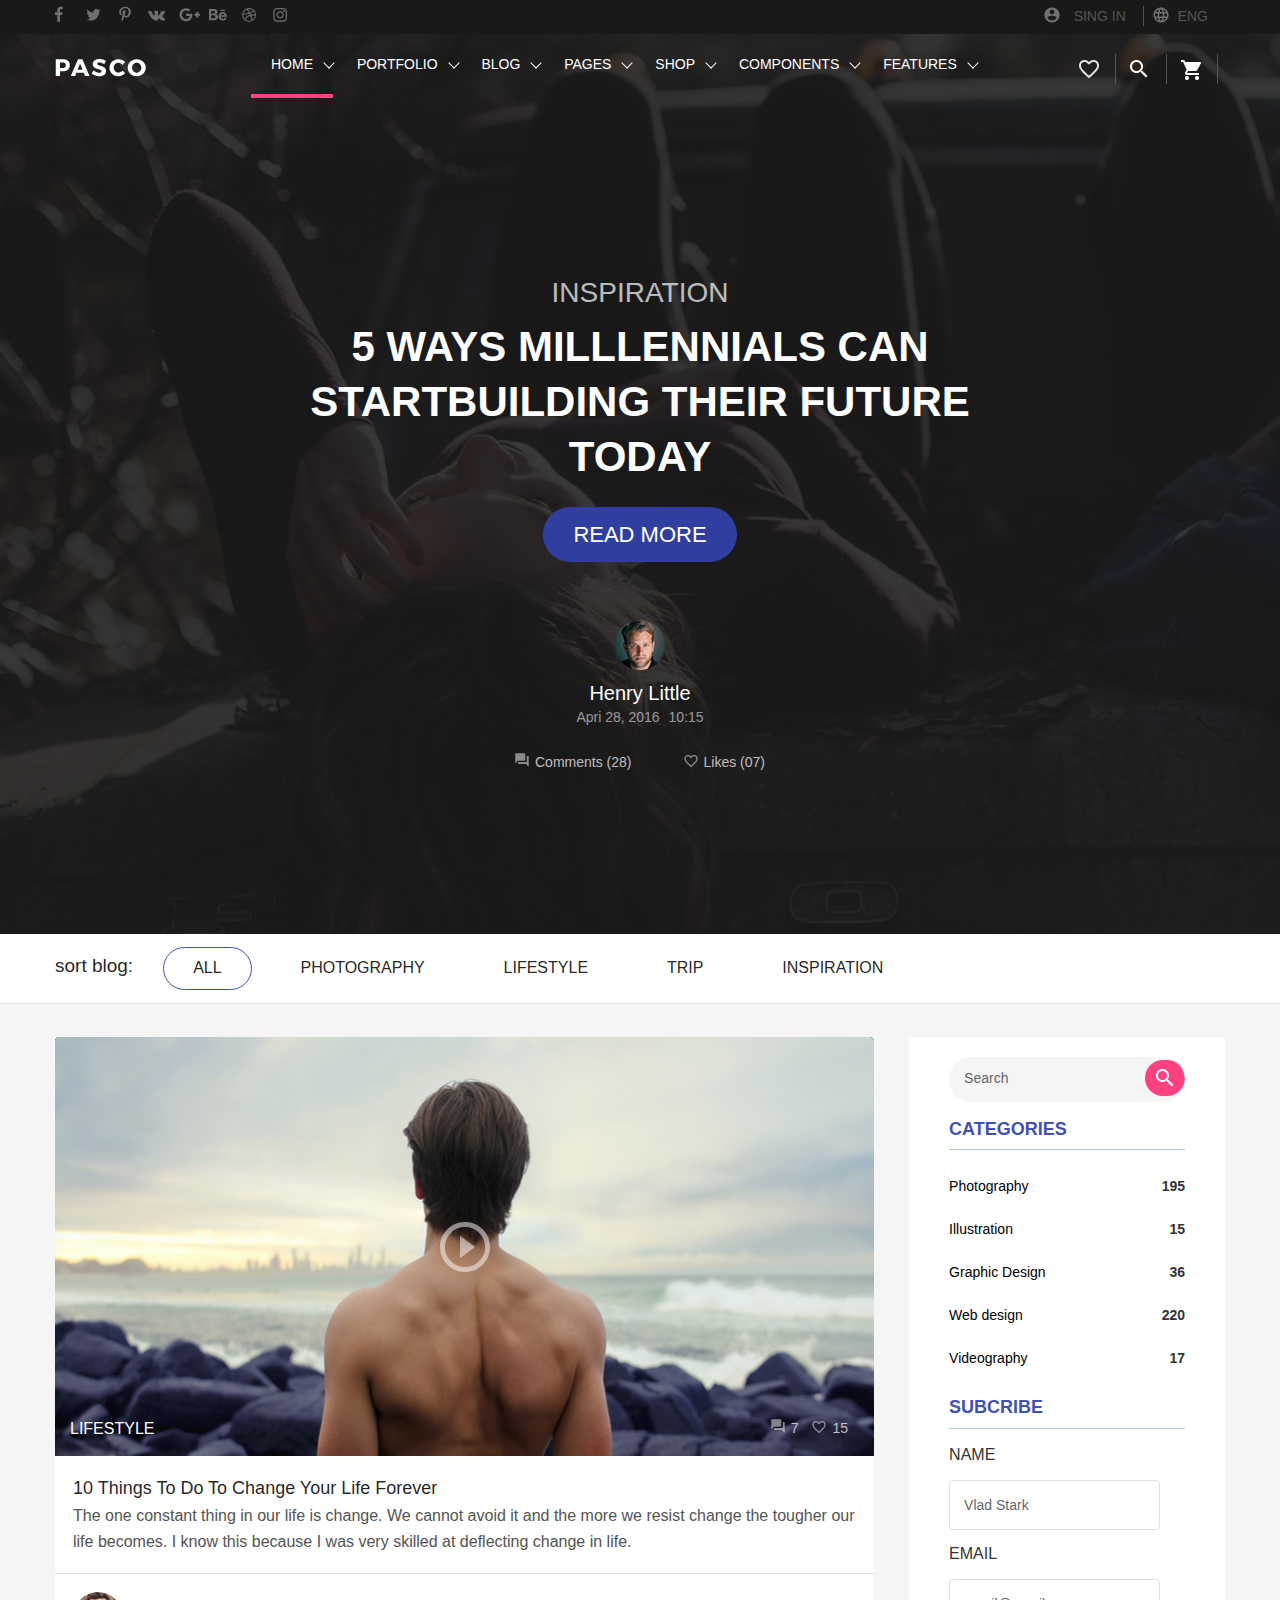
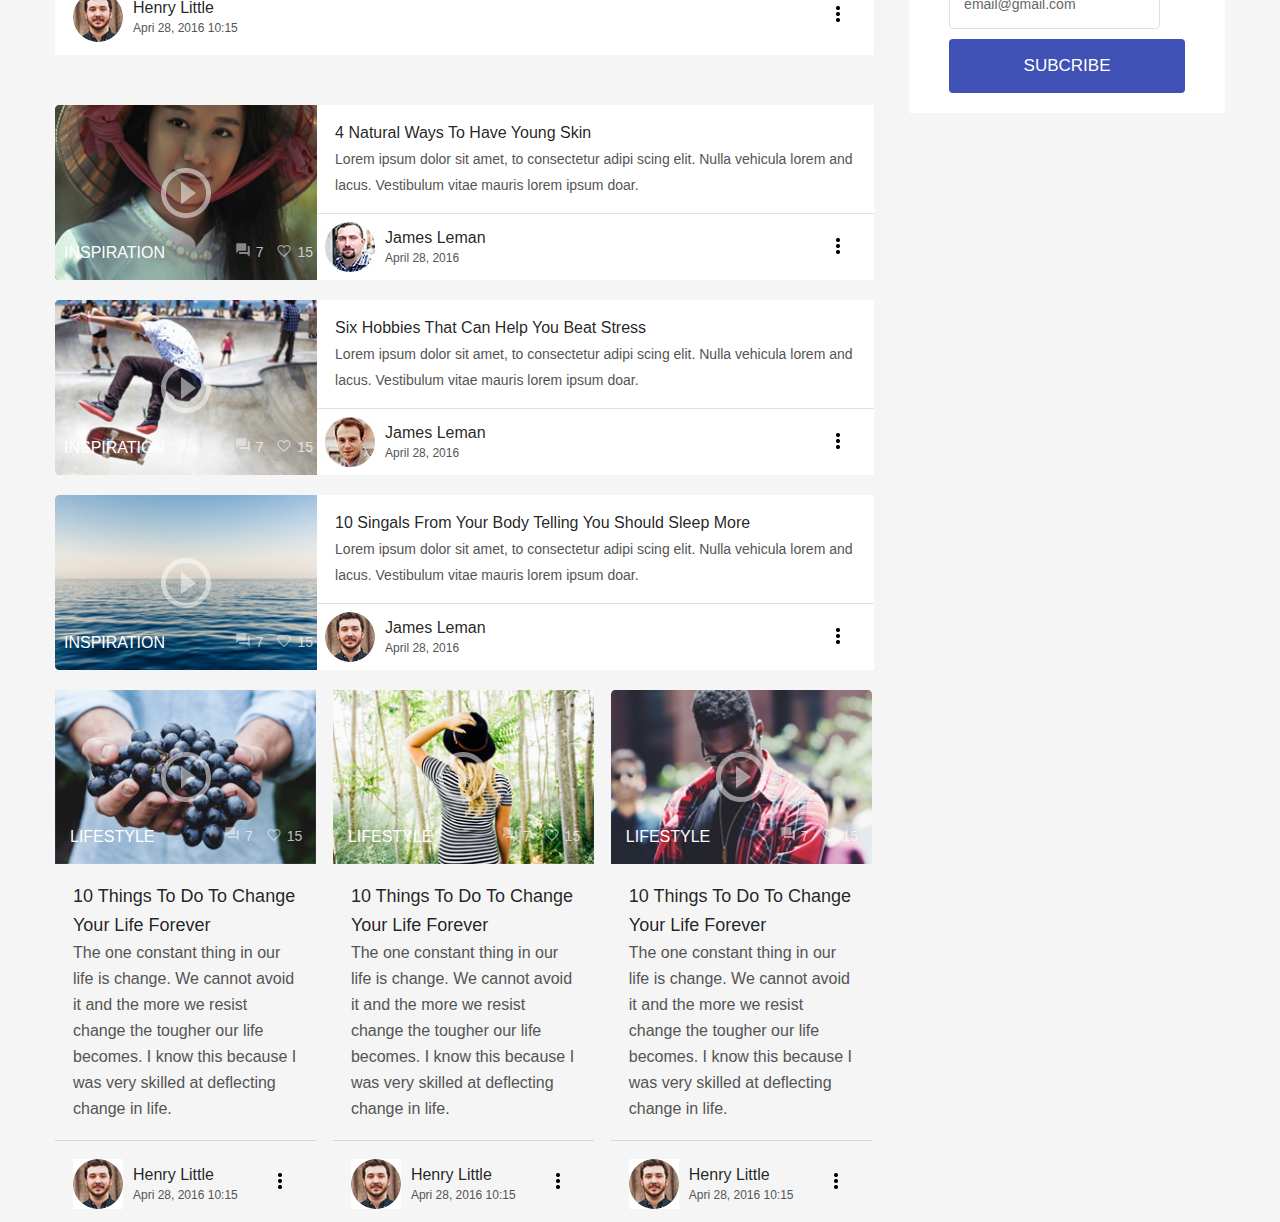
==== commit 7f255c38: "section-cards" ====
--- a/docs/index.html
+++ b/docs/index.html
@@ -214,7 +214,92 @@
 							<a href="#" class="dots"></a>
 						</div>
 					</div>
-					</section>
+				</section>
+				<section class="cards">
+					<ul class="cards__list">
+						<li class="cards__item">
+							<div class="content-wrap">
+								<div class="img__wrap">
+									<img src="img/cards1.jpg" alt="video" class="img-video img-responsive">
+									<a href="#" class="video__play"></a>
+									<div class="img__content clearfix">
+										<div class="img__text">lifestyle</div>
+										<div class="img__num">
+											<span class="img__comment">7</span>
+											<span class="img__hear">15</span>
+										</div>
+									</div>
+								</div>
+								<div class="blog__video__text">
+									<div class="blog__title">10 Things To Do To Change Your Life Forever</div>
+									<div class="blog__decs">The one constant thing in our life is change. We cannot avoid it and the more we resist change the tougher our life becomes. I know this because I was very skilled at deflecting change in life.</div>
+								</div>
+								<div class="blog__people">
+									<div class="blog__people-img">
+										<img src="img/Photo.jpg" alt="Photo" class="blog__photo">
+									</div>
+									<div class="blog__name">Henry Little</div>
+									<div class="blog__birthday">Apri 28, 2016   10:15</div>
+									<a href="#" class="dots"></a>
+								</div>
+							</div>
+						</li>
+						<li class="cards__item">
+							<div class="content-wrap">
+								<div class="img__wrap">
+									<img src="img/cards2.jpg" alt="video" class="img-video img-responsive">
+									<a href="#" class="video__play"></a>
+									<div class="img__content clearfix">
+										<div class="img__text">lifestyle</div>
+										<div class="img__num">
+											<span class="img__comment">7</span>
+											<span class="img__hear">15</span>
+										</div>
+									</div>
+								</div>
+								<div class="blog__video__text">
+									<div class="blog__title">10 Things To Do To Change Your Life Forever</div>
+									<div class="blog__decs">The one constant thing in our life is change. We cannot avoid it and the more we resist change the tougher our life becomes. I know this because I was very skilled at deflecting change in life.</div>
+								</div>
+								<div class="blog__people">
+									<div class="blog__people-img">
+										<img src="img/Photo.jpg" alt="Photo" class="blog__photo">
+									</div>
+									<div class="blog__name">Henry Little</div>
+									<div class="blog__birthday">Apri 28, 2016   10:15</div>
+									<a href="#" class="dots"></a>
+								</div>
+							</div>
+						</li>
+						<li class="cards__item">
+							<div class="content-wrap">
+								<div class="img__wrap">
+									<img src="img/cards3.jpg" alt="video" class="img-video img-responsive">
+									<a href="#" class="video__play"></a>
+									<div class="img__content clearfix">
+										<div class="img__text">lifestyle</div>
+										<div class="img__num">
+											<span class="img__comment">7</span>
+											<span class="img__hear">15</span>
+										</div>
+									</div>
+								</div>
+								<div class="blog__video__text">
+									<div class="blog__title">10 Things To Do To Change Your Life Forever</div>
+									<div class="blog__decs">The one constant thing in our life is change. We cannot avoid it and the more we resist change the tougher our life becomes. I know this because I was very skilled at deflecting change in life.</div>
+								</div>
+								<div class="blog__people">
+									<div class="blog__people-img">
+										<img src="img/Photo.jpg" alt="Photo" class="blog__photo">
+									</div>
+									<div class="blog__name">Henry Little</div>
+									<div class="blog__birthday">Apri 28, 2016   10:15</div>
+									<a href="#" class="dots"></a>
+								</div>
+							</div>
+						</li>
+					</ul>
+				</section>
 				</div>
 				<aside class="nav">
 					<form class="Search">
--- a/docs/css/main.min.css
+++ b/docs/css/main.min.css
@@ -1 +1 @@
-@font-face{font-family:roboto-example;font-weight:400;font-style:normal;src:url(../fonts/RobotoRegular/RobotoRegular.eot);src:url(../fonts/RobotoRegular/RobotoRegular.eot?#iefix) format("embedded-opentype"),url(../fonts/RobotoRegular/RobotoRegular.woff) format("woff"),url(../fonts/RobotoRegular/RobotoRegular.ttf) format("truetype")}@font-face{font-family:roboto-example;font-weight:700;font-style:normal;src:url(../fonts/RobotoBold/RobotoBold.eot);src:url(../fonts/RobotoBold/RobotoBold.eot?#iefix) format("embedded-opentype"),url(../fonts/RobotoBold/RobotoBold.woff) format("woff"),url(../fonts/RobotoBold/RobotoBold.ttf) format("truetype")}html{font-family:sans-serif;-ms-text-size-adjust:100%;-webkit-text-size-adjust:100%}body{margin:0}article,aside,details,figcaption,figure,footer,header,hgroup,main,menu,nav,section,summary{display:block}audio,canvas,progress,video{display:inline-block;vertical-align:baseline}audio:not([controls]){display:none;height:0}[hidden],template{display:none}a{background-color:transparent}a:active,a:hover{outline:0}abbr[title]{border-bottom:1px dotted}b,strong{font-weight:700}dfn{font-style:italic}h1{font-size:2em;margin:.67em 0}mark{background:#ff0;color:#000}small{font-size:80%}sub,sup{font-size:75%;line-height:0;position:relative;vertical-align:baseline}sup{top:-.5em}sub{bottom:-.25em}img{border:0}svg:not(:root){overflow:hidden}figure{margin:1em 40px}hr{-webkit-box-sizing:content-box;box-sizing:content-box;height:0}pre{overflow:auto}code,kbd,pre,samp{font-family:monospace,monospace;font-size:1em}button,input,optgroup,select,textarea{color:inherit;font:inherit;margin:0}button{overflow:visible}button,select{text-transform:none}button,html input[type=button],input[type=reset],input[type=submit]{-webkit-appearance:button;cursor:pointer}button[disabled],html input[disabled]{cursor:default}button::-moz-focus-inner,input::-moz-focus-inner{border:0;padding:0}input{line-height:normal}input[type=checkbox],input[type=radio]{-webkit-box-sizing:border-box;box-sizing:border-box;padding:0}input[type=number]::-webkit-inner-spin-button,input[type=number]::-webkit-outer-spin-button{height:auto}input[type=search]{-webkit-appearance:textfield;-webkit-box-sizing:content-box;box-sizing:content-box}input[type=search]::-webkit-search-cancel-button,input[type=search]::-webkit-search-decoration{-webkit-appearance:none}fieldset{border:1px solid silver;margin:0 2px;padding:.35em .625em .75em}legend{border:0;padding:0}textarea{overflow:auto}optgroup{font-weight:700}table{border-collapse:collapse;border-spacing:0}td,th{padding:0}*{-webkit-box-sizing:border-box;box-sizing:border-box}:after,:before{-webkit-box-sizing:border-box;box-sizing:border-box}html{font-size:10px;-webkit-tap-highlight-color:transparent}body{font-family:"Helvetica Neue",Helvetica,Arial,sans-serif;font-size:14px;line-height:1.42857143;color:#333;background-color:#fff}button,input,select,textarea{font-family:inherit;font-size:inherit;line-height:inherit}a{color:#337ab7;text-decoration:none}a:focus,a:hover{color:#23527c;text-decoration:underline}a:focus{outline:5px auto -webkit-focus-ring-color;outline-offset:-2px}figure{margin:0}img{vertical-align:middle}.img-responsive{display:block;max-width:100%;height:auto}.img-rounded{-webkit-border-radius:6px;border-radius:6px}.img-thumbnail{padding:4px;line-height:1.42857143;background-color:#fff;border:1px solid #ddd;-webkit-border-radius:4px;border-radius:4px;-webkit-transition:all .2s ease-in-out;transition:all .2s ease-in-out;display:inline-block;max-width:100%;height:auto}.img-circle{-webkit-border-radius:50%;border-radius:50%}hr{margin-top:20px;margin-bottom:20px;border:0;border-top:1px solid #eee}.sr-only{position:absolute;width:1px;height:1px;margin:-1px;padding:0;overflow:hidden;clip:rect(0,0,0,0);border:0}.sr-only-focusable:active,.sr-only-focusable:focus{position:static;width:auto;height:auto;margin:0;overflow:visible;clip:auto}[role=button]{cursor:pointer}.container{margin-right:auto;margin-left:auto;padding-left:15px;padding-right:15px}@media (min-width:768px){.container{width:750px}}@media (min-width:992px){.container{width:970px}}@media (min-width:1200px){.container{width:1170px}}.container-fluid{margin-right:auto;margin-left:auto;padding-left:15px;padding-right:15px}.row{margin-left:-15px;margin-right:-15px}.col-lg-1,.col-lg-10,.col-lg-11,.col-lg-12,.col-lg-2,.col-lg-3,.col-lg-4,.col-lg-5,.col-lg-6,.col-lg-7,.col-lg-8,.col-lg-9,.col-md-1,.col-md-10,.col-md-11,.col-md-12,.col-md-2,.col-md-3,.col-md-4,.col-md-5,.col-md-6,.col-md-7,.col-md-8,.col-md-9,.col-sm-1,.col-sm-10,.col-sm-11,.col-sm-12,.col-sm-2,.col-sm-3,.col-sm-4,.col-sm-5,.col-sm-6,.col-sm-7,.col-sm-8,.col-sm-9,.col-xs-1,.col-xs-10,.col-xs-11,.col-xs-12,.col-xs-2,.col-xs-3,.col-xs-4,.col-xs-5,.col-xs-6,.col-xs-7,.col-xs-8,.col-xs-9{position:relative;min-height:1px;padding-left:15px;padding-right:15px}.col-xs-1,.col-xs-10,.col-xs-11,.col-xs-12,.col-xs-2,.col-xs-3,.col-xs-4,.col-xs-5,.col-xs-6,.col-xs-7,.col-xs-8,.col-xs-9{float:left}.col-xs-12{width:100%}.col-xs-11{width:91.66666667%}.col-xs-10{width:83.33333333%}.col-xs-9{width:75%}.col-xs-8{width:66.66666667%}.col-xs-7{width:58.33333333%}.col-xs-6{width:50%}.col-xs-5{width:41.66666667%}.col-xs-4{width:33.33333333%}.col-xs-3{width:25%}.col-xs-2{width:16.66666667%}.col-xs-1{width:8.33333333%}.col-xs-pull-12{right:100%}.col-xs-pull-11{right:91.66666667%}.col-xs-pull-10{right:83.33333333%}.col-xs-pull-9{right:75%}.col-xs-pull-8{right:66.66666667%}.col-xs-pull-7{right:58.33333333%}.col-xs-pull-6{right:50%}.col-xs-pull-5{right:41.66666667%}.col-xs-pull-4{right:33.33333333%}.col-xs-pull-3{right:25%}.col-xs-pull-2{right:16.66666667%}.col-xs-pull-1{right:8.33333333%}.col-xs-pull-0{right:auto}.col-xs-push-12{left:100%}.col-xs-push-11{left:91.66666667%}.col-xs-push-10{left:83.33333333%}.col-xs-push-9{left:75%}.col-xs-push-8{left:66.66666667%}.col-xs-push-7{left:58.33333333%}.col-xs-push-6{left:50%}.col-xs-push-5{left:41.66666667%}.col-xs-push-4{left:33.33333333%}.col-xs-push-3{left:25%}.col-xs-push-2{left:16.66666667%}.col-xs-push-1{left:8.33333333%}.col-xs-push-0{left:auto}.col-xs-offset-12{margin-left:100%}.col-xs-offset-11{margin-left:91.66666667%}.col-xs-offset-10{margin-left:83.33333333%}.col-xs-offset-9{margin-left:75%}.col-xs-offset-8{margin-left:66.66666667%}.col-xs-offset-7{margin-left:58.33333333%}.col-xs-offset-6{margin-left:50%}.col-xs-offset-5{margin-left:41.66666667%}.col-xs-offset-4{margin-left:33.33333333%}.col-xs-offset-3{margin-left:25%}.col-xs-offset-2{margin-left:16.66666667%}.col-xs-offset-1{margin-left:8.33333333%}.col-xs-offset-0{margin-left:0}@media (min-width:768px){.col-sm-1,.col-sm-10,.col-sm-11,.col-sm-12,.col-sm-2,.col-sm-3,.col-sm-4,.col-sm-5,.col-sm-6,.col-sm-7,.col-sm-8,.col-sm-9{float:left}.col-sm-12{width:100%}.col-sm-11{width:91.66666667%}.col-sm-10{width:83.33333333%}.col-sm-9{width:75%}.col-sm-8{width:66.66666667%}.col-sm-7{width:58.33333333%}.col-sm-6{width:50%}.col-sm-5{width:41.66666667%}.col-sm-4{width:33.33333333%}.col-sm-3{width:25%}.col-sm-2{width:16.66666667%}.col-sm-1{width:8.33333333%}.col-sm-pull-12{right:100%}.col-sm-pull-11{right:91.66666667%}.col-sm-pull-10{right:83.33333333%}.col-sm-pull-9{right:75%}.col-sm-pull-8{right:66.66666667%}.col-sm-pull-7{right:58.33333333%}.col-sm-pull-6{right:50%}.col-sm-pull-5{right:41.66666667%}.col-sm-pull-4{right:33.33333333%}.col-sm-pull-3{right:25%}.col-sm-pull-2{right:16.66666667%}.col-sm-pull-1{right:8.33333333%}.col-sm-pull-0{right:auto}.col-sm-push-12{left:100%}.col-sm-push-11{left:91.66666667%}.col-sm-push-10{left:83.33333333%}.col-sm-push-9{left:75%}.col-sm-push-8{left:66.66666667%}.col-sm-push-7{left:58.33333333%}.col-sm-push-6{left:50%}.col-sm-push-5{left:41.66666667%}.col-sm-push-4{left:33.33333333%}.col-sm-push-3{left:25%}.col-sm-push-2{left:16.66666667%}.col-sm-push-1{left:8.33333333%}.col-sm-push-0{left:auto}.col-sm-offset-12{margin-left:100%}.col-sm-offset-11{margin-left:91.66666667%}.col-sm-offset-10{margin-left:83.33333333%}.col-sm-offset-9{margin-left:75%}.col-sm-offset-8{margin-left:66.66666667%}.col-sm-offset-7{margin-left:58.33333333%}.col-sm-offset-6{margin-left:50%}.col-sm-offset-5{margin-left:41.66666667%}.col-sm-offset-4{margin-left:33.33333333%}.col-sm-offset-3{margin-left:25%}.col-sm-offset-2{margin-left:16.66666667%}.col-sm-offset-1{margin-left:8.33333333%}.col-sm-offset-0{margin-left:0}}@media (min-width:992px){.col-md-1,.col-md-10,.col-md-11,.col-md-12,.col-md-2,.col-md-3,.col-md-4,.col-md-5,.col-md-6,.col-md-7,.col-md-8,.col-md-9{float:left}.col-md-12{width:100%}.col-md-11{width:91.66666667%}.col-md-10{width:83.33333333%}.col-md-9{width:75%}.col-md-8{width:66.66666667%}.col-md-7{width:58.33333333%}.col-md-6{width:50%}.col-md-5{width:41.66666667%}.col-md-4{width:33.33333333%}.col-md-3{width:25%}.col-md-2{width:16.66666667%}.col-md-1{width:8.33333333%}.col-md-pull-12{right:100%}.col-md-pull-11{right:91.66666667%}.col-md-pull-10{right:83.33333333%}.col-md-pull-9{right:75%}.col-md-pull-8{right:66.66666667%}.col-md-pull-7{right:58.33333333%}.col-md-pull-6{right:50%}.col-md-pull-5{right:41.66666667%}.col-md-pull-4{right:33.33333333%}.col-md-pull-3{right:25%}.col-md-pull-2{right:16.66666667%}.col-md-pull-1{right:8.33333333%}.col-md-pull-0{right:auto}.col-md-push-12{left:100%}.col-md-push-11{left:91.66666667%}.col-md-push-10{left:83.33333333%}.col-md-push-9{left:75%}.col-md-push-8{left:66.66666667%}.col-md-push-7{left:58.33333333%}.col-md-push-6{left:50%}.col-md-push-5{left:41.66666667%}.col-md-push-4{left:33.33333333%}.col-md-push-3{left:25%}.col-md-push-2{left:16.66666667%}.col-md-push-1{left:8.33333333%}.col-md-push-0{left:auto}.col-md-offset-12{margin-left:100%}.col-md-offset-11{margin-left:91.66666667%}.col-md-offset-10{margin-left:83.33333333%}.col-md-offset-9{margin-left:75%}.col-md-offset-8{margin-left:66.66666667%}.col-md-offset-7{margin-left:58.33333333%}.col-md-offset-6{margin-left:50%}.col-md-offset-5{margin-left:41.66666667%}.col-md-offset-4{margin-left:33.33333333%}.col-md-offset-3{margin-left:25%}.col-md-offset-2{margin-left:16.66666667%}.col-md-offset-1{margin-left:8.33333333%}.col-md-offset-0{margin-left:0}}@media (min-width:1200px){.col-lg-1,.col-lg-10,.col-lg-11,.col-lg-12,.col-lg-2,.col-lg-3,.col-lg-4,.col-lg-5,.col-lg-6,.col-lg-7,.col-lg-8,.col-lg-9{float:left}.col-lg-12{width:100%}.col-lg-11{width:91.66666667%}.col-lg-10{width:83.33333333%}.col-lg-9{width:75%}.col-lg-8{width:66.66666667%}.col-lg-7{width:58.33333333%}.col-lg-6{width:50%}.col-lg-5{width:41.66666667%}.col-lg-4{width:33.33333333%}.col-lg-3{width:25%}.col-lg-2{width:16.66666667%}.col-lg-1{width:8.33333333%}.col-lg-pull-12{right:100%}.col-lg-pull-11{right:91.66666667%}.col-lg-pull-10{right:83.33333333%}.col-lg-pull-9{right:75%}.col-lg-pull-8{right:66.66666667%}.col-lg-pull-7{right:58.33333333%}.col-lg-pull-6{right:50%}.col-lg-pull-5{right:41.66666667%}.col-lg-pull-4{right:33.33333333%}.col-lg-pull-3{right:25%}.col-lg-pull-2{right:16.66666667%}.col-lg-pull-1{right:8.33333333%}.col-lg-pull-0{right:auto}.col-lg-push-12{left:100%}.col-lg-push-11{left:91.66666667%}.col-lg-push-10{left:83.33333333%}.col-lg-push-9{left:75%}.col-lg-push-8{left:66.66666667%}.col-lg-push-7{left:58.33333333%}.col-lg-push-6{left:50%}.col-lg-push-5{left:41.66666667%}.col-lg-push-4{left:33.33333333%}.col-lg-push-3{left:25%}.col-lg-push-2{left:16.66666667%}.col-lg-push-1{left:8.33333333%}.col-lg-push-0{left:auto}.col-lg-offset-12{margin-left:100%}.col-lg-offset-11{margin-left:91.66666667%}.col-lg-offset-10{margin-left:83.33333333%}.col-lg-offset-9{margin-left:75%}.col-lg-offset-8{margin-left:66.66666667%}.col-lg-offset-7{margin-left:58.33333333%}.col-lg-offset-6{margin-left:50%}.col-lg-offset-5{margin-left:41.66666667%}.col-lg-offset-4{margin-left:33.33333333%}.col-lg-offset-3{margin-left:25%}.col-lg-offset-2{margin-left:16.66666667%}.col-lg-offset-1{margin-left:8.33333333%}.col-lg-offset-0{margin-left:0}}.clearfix:after,.clearfix:before,.container-fluid:after,.container-fluid:before,.container:after,.container:before,.row:after,.row:before{content:" ";display:table}.clearfix:after,.container-fluid:after,.container:after,.row:after{clear:both}.center-block{display:block;margin-left:auto;margin-right:auto}.pull-right{float:right!important}.pull-left{float:left!important}.hide{display:none!important}.show{display:block!important}.invisible{visibility:hidden}.text-hide{font:0/0 a;color:transparent;text-shadow:none;background-color:transparent;border:0}.hidden{display:none!important}.affix{position:fixed}@-ms-viewport{width:device-width}.visible-lg,.visible-md,.visible-sm,.visible-xs{display:none!important}.visible-lg-block,.visible-lg-inline,.visible-lg-inline-block,.visible-md-block,.visible-md-inline,.visible-md-inline-block,.visible-sm-block,.visible-sm-inline,.visible-sm-inline-block,.visible-xs-block,.visible-xs-inline,.visible-xs-inline-block{display:none!important}@media (max-width:767px){.visible-xs{display:block!important}table.visible-xs{display:table!important}tr.visible-xs{display:table-row!important}td.visible-xs,th.visible-xs{display:table-cell!important}}@media (max-width:767px){.visible-xs-block{display:block!important}}@media (max-width:767px){.visible-xs-inline{display:inline!important}}@media (max-width:767px){.visible-xs-inline-block{display:inline-block!important}}@media (min-width:768px) and (max-width:991px){.visible-sm{display:block!important}table.visible-sm{display:table!important}tr.visible-sm{display:table-row!important}td.visible-sm,th.visible-sm{display:table-cell!important}}@media (min-width:768px) and (max-width:991px){.visible-sm-block{display:block!important}}@media (min-width:768px) and (max-width:991px){.visible-sm-inline{display:inline!important}}@media (min-width:768px) and (max-width:991px){.visible-sm-inline-block{display:inline-block!important}}@media (min-width:992px) and (max-width:1199px){.visible-md{display:block!important}table.visible-md{display:table!important}tr.visible-md{display:table-row!important}td.visible-md,th.visible-md{display:table-cell!important}}@media (min-width:992px) and (max-width:1199px){.visible-md-block{display:block!important}}@media (min-width:992px) and (max-width:1199px){.visible-md-inline{display:inline!important}}@media (min-width:992px) and (max-width:1199px){.visible-md-inline-block{display:inline-block!important}}@media (min-width:1200px){.visible-lg{display:block!important}table.visible-lg{display:table!important}tr.visible-lg{display:table-row!important}td.visible-lg,th.visible-lg{display:table-cell!important}}@media (min-width:1200px){.visible-lg-block{display:block!important}}@media (min-width:1200px){.visible-lg-inline{display:inline!important}}@media (min-width:1200px){.visible-lg-inline-block{display:inline-block!important}}@media (max-width:767px){.hidden-xs{display:none!important}}@media (min-width:768px) and (max-width:991px){.hidden-sm{display:none!important}}@media (min-width:992px) and (max-width:1199px){.hidden-md{display:none!important}}@media (min-width:1200px){.hidden-lg{display:none!important}}.visible-print{display:none!important}@media print{.visible-print{display:block!important}table.visible-print{display:table!important}tr.visible-print{display:table-row!important}td.visible-print,th.visible-print{display:table-cell!important}}.visible-print-block{display:none!important}@media print{.visible-print-block{display:block!important}}.visible-print-inline{display:none!important}@media print{.visible-print-inline{display:inline!important}}.visible-print-inline-block{display:none!important}@media print{.visible-print-inline-block{display:inline-block!important}}@media print{.hidden-print{display:none!important}}*{-webkit-box-sizing:border-box;box-sizing:border-box}::-webkit-input-placeholder{color:#666;opacity:1}:-moz-placeholder{color:#666;opacity:1}::-moz-placeholder{color:#666;opacity:1}:-ms-input-placeholder{color:#666;opacity:1}body input:focus:required:invalid,body textarea:focus:required:invalid{color:#666}body input:required:valid,body textarea:required:valid{color:#666}body,html{height:100%}ul{margin:0;padding:0;list-style:none}body{font-size:16px;min-width:320px;position:relative;line-height:1.75;font-family:roboto-example,sans-serif;overflow-x:hidden;opacity:1}.clearfix:after{content:"";display:table;clear:both}.img-responsive{display:block;max-width:100%;height:auto}.wrapper{max-width:1170px;margin:0 auto;width:100%;overflow:hidden;position:relative}.head-main{background:url(../img/bg-main.jpg) 0 0 no-repeat;background-size:cover;position:relative;height:100vh}.dark{position:absolute;top:0;left:0;bottom:0;right:0;background:rgba(22,22,22,.85)}.top-list{margin:0;padding:0;float:left;list-style:none}.top-line{padding:6px 0;background:#191919}.top-list__item{display:inline-block;margin-right:5px}.top-list__list{display:block;width:22px;height:17px;background:url(../img/icon.png) no-repeat}.top-list__list--fb{background-position:0 0}.top-list__list--tw{background-position:-23px 0}.top-list__list--p{background-position:-50px 0}.top-list__list--vk{background-position:-78px 0}.top-list__list--gg{background-position:-109px 0}.top-list__list--bb{background-position:-145px 0}.top-list__list--row{background-position:-175px 0}.top-list__list--inst{background-position:-203px 0}.login{float:right}.login a{color:#545454;text-decoration:none;-webkit-transition:all .5s;transition:all .5s}.login a:hover{color:#fff}.lang__link,.login__link{padding:0 17px;display:inline-block;text-transform:uppercase;padding-left:30px;position:relative}.login__link{border-right:1px solid #545454}.login__link:before{content:"";position:absolute;width:18px;height:18px;top:50%;-webkit-transform:translateY(-50%);-ms-transform:translateY(-50%);transform:translateY(-50%);left:0;background:url(../img/icon/account_circle.png) 0 0 no-repeat}.lang__link:before{content:"";position:absolute;width:18px;height:18px;top:50%;-webkit-transform:translateY(-50%);-ms-transform:translateY(-50%);transform:translateY(-50%);left:5px;background:url(../img/icon/language.png) 0 0 no-repeat}.logo-wrap{float:left;margin-right:105px;padding:25px 0}.logo{padding:20px 0}.mnu{display:inline-block;width:100%;max-width:800px}.mnu__item{display:inline-block}.mnu__link{display:block;text-transform:uppercase;padding:20px 20px;text-decoration:none;color:#fff;-webkit-transition:all .2s;transition:all .2s;border-bottom:4px solid transparent;position:relative}.mnu__link:hover{border-bottom:4px solid #ff4081;text-decoration:none;color:#fff}.mnu__link:after{content:"";position:absolute;width:8px;height:8px;border-bottom:1px solid #fff;border-right:1px solid #fff;top:42%;-webkit-transform:translateY(-50%);-ms-transform:translateY(-50%);transform:translateY(-50%);right:0;-webkit-transform:rotate(45deg);-ms-transform:rotate(45deg);transform:rotate(45deg)}.mnu__item--active a{border-bottom:4px solid #ff4081}.icon{float:right}.icon li{display:inline-block;padding:20px 0}.icon__link{width:40px;height:30px;display:block;border-right:1px solid #545454;margin-right:7px;background:url(../img/icon/split.png) 0 0 no-repeat}.icon__link--Search{background-position:-18px -15px}.icon__link--heart{background-position:-80px -15px}.icon__link--basket{background-position:-80px -75px}.header-line{margin-bottom:170px}.header__content{text-align:center;max-width:818px;width:100%;margin:0 auto}.header__text{text-transform:uppercase;color:#fff;font-size:28px;line-height:27px;opacity:.7}.header__title{text-transform:uppercase;color:#fff;margin-top:13px;font-size:42px;line-height:55px;padding:0 25px;margin-bottom:35px}.btn{padding:15px 30px;text-transform:uppercase;text-decoration:none;font-size:22px;color:#fff;-webkit-border-radius:35px;border-radius:35px}.btn:hover{text-decoration:none;color:#fff}.btn:focus{text-decoration:none}.btn-head{background:#303f9f}.people-wrap{width:100%;max-width:250px;margin:70px auto 0;text-align:center}.people__name{color:#fff;margin-top:10px;font-size:20px;line-height:27px}.people__date{margin-right:5px;color:#fff;opacity:.54}.people__time{color:#fff;opacity:.54}.people__data-wrap{margin-bottom:25px}.people__com{display:inline-block;padding-left:20px;color:#fff;-webkit-transition:all .5s;transition:all .5s;opacity:.7;position:relative;float:left}.people__com:hover{text-decoration:none;color:#fff;opacity:1}.people__com:focus{text-decoration:none}.people__com:before{content:"";position:absolute;width:18px;height:18px;background:url(../img/forum.png) 0 0 no-repeat;top:50%;-webkit-transform:translateY(-50%);-ms-transform:translateY(-50%);transform:translateY(-50%);left:0}.people__like{display:inline-block;padding-left:20px;color:#fff;opacity:.7;-webkit-transition:all .5s;transition:all .5s;position:relative;float:right}.people__like:hover{text-decoration:none;color:#fff;opacity:1}.people__like:focus{text-decoration:none}.people__like:before{content:"";position:absolute;width:18px;height:18px;background:url(../img/favorite_border.png) 0 0 no-repeat;top:60%;-webkit-transform:translateY(-50%);-ms-transform:translateY(-50%);transform:translateY(-50%);left:0}@font-face{font-family:roboto-example;font-weight:400;font-style:normal;src:url(../fonts/RobotoRegular/RobotoRegular.eot);src:url(../fonts/RobotoRegular/RobotoRegular.eot?#iefix) format("embedded-opentype"),url(../fonts/RobotoRegular/RobotoRegular.woff) format("woff"),url(../fonts/RobotoRegular/RobotoRegular.ttf) format("truetype")}@font-face{font-family:roboto-example;font-weight:700;font-style:normal;src:url(../fonts/RobotoBold/RobotoBold.eot);src:url(../fonts/RobotoBold/RobotoBold.eot?#iefix) format("embedded-opentype"),url(../fonts/RobotoBold/RobotoBold.woff) format("woff"),url(../fonts/RobotoBold/RobotoBold.ttf) format("truetype")}html{font-family:sans-serif;-ms-text-size-adjust:100%;-webkit-text-size-adjust:100%}body{margin:0}article,aside,details,figcaption,figure,footer,header,hgroup,main,menu,nav,section,summary{display:block}audio,canvas,progress,video{display:inline-block;vertical-align:baseline}audio:not([controls]){display:none;height:0}[hidden],template{display:none}a{background-color:transparent}a:active,a:hover{outline:0}abbr[title]{border-bottom:1px dotted}b,strong{font-weight:700}dfn{font-style:italic}h1{font-size:2em;margin:.67em 0}mark{background:#ff0;color:#000}small{font-size:80%}sub,sup{font-size:75%;line-height:0;position:relative;vertical-align:baseline}sup{top:-.5em}sub{bottom:-.25em}img{border:0}svg:not(:root){overflow:hidden}figure{margin:1em 40px}hr{-webkit-box-sizing:content-box;box-sizing:content-box;height:0}pre{overflow:auto}code,kbd,pre,samp{font-family:monospace,monospace;font-size:1em}button,input,optgroup,select,textarea{color:inherit;font:inherit;margin:0}button{overflow:visible}button,select{text-transform:none}button,html input[type=button],input[type=reset],input[type=submit]{-webkit-appearance:button;cursor:pointer}button[disabled],html input[disabled]{cursor:default}button::-moz-focus-inner,input::-moz-focus-inner{border:0;padding:0}input{line-height:normal}input[type=checkbox],input[type=radio]{-webkit-box-sizing:border-box;box-sizing:border-box;padding:0}input[type=number]::-webkit-inner-spin-button,input[type=number]::-webkit-outer-spin-button{height:auto}input[type=search]{-webkit-appearance:textfield;-webkit-box-sizing:content-box;box-sizing:content-box}input[type=search]::-webkit-search-cancel-button,input[type=search]::-webkit-search-decoration{-webkit-appearance:none}fieldset{border:1px solid silver;margin:0 2px;padding:.35em .625em .75em}legend{border:0;padding:0}textarea{overflow:auto}optgroup{font-weight:700}table{border-collapse:collapse;border-spacing:0}td,th{padding:0}*{-webkit-box-sizing:border-box;box-sizing:border-box}:after,:before{-webkit-box-sizing:border-box;box-sizing:border-box}html{font-size:10px;-webkit-tap-highlight-color:transparent}body{font-family:"Helvetica Neue",Helvetica,Arial,sans-serif;font-size:14px;line-height:1.42857143;color:#333;background-color:#fff}button,input,select,textarea{font-family:inherit;font-size:inherit;line-height:inherit}a{color:#337ab7;text-decoration:none}a:focus,a:hover{color:#23527c;text-decoration:underline}a:focus{outline:5px auto -webkit-focus-ring-color;outline-offset:-2px}figure{margin:0}img{vertical-align:middle}.img-responsive{display:block;max-width:100%;height:auto}.img-rounded{-webkit-border-radius:6px;border-radius:6px}.img-thumbnail{padding:4px;line-height:1.42857143;background-color:#fff;border:1px solid #ddd;-webkit-border-radius:4px;border-radius:4px;-webkit-transition:all .2s ease-in-out;transition:all .2s ease-in-out;display:inline-block;max-width:100%;height:auto}.img-circle{-webkit-border-radius:50%;border-radius:50%}hr{margin-top:20px;margin-bottom:20px;border:0;border-top:1px solid #eee}.sr-only{position:absolute;width:1px;height:1px;margin:-1px;padding:0;overflow:hidden;clip:rect(0,0,0,0);border:0}.sr-only-focusable:active,.sr-only-focusable:focus{position:static;width:auto;height:auto;margin:0;overflow:visible;clip:auto}[role=button]{cursor:pointer}.container{margin-right:auto;margin-left:auto;padding-left:15px;padding-right:15px}@media (min-width:768px){.container{width:750px}}@media (min-width:992px){.container{width:970px}}@media (min-width:1200px){.container{width:1170px}}.container-fluid{margin-right:auto;margin-left:auto;padding-left:15px;padding-right:15px}.row{margin-left:-15px;margin-right:-15px}.col-lg-1,.col-lg-10,.col-lg-11,.col-lg-12,.col-lg-2,.col-lg-3,.col-lg-4,.col-lg-5,.col-lg-6,.col-lg-7,.col-lg-8,.col-lg-9,.col-md-1,.col-md-10,.col-md-11,.col-md-12,.col-md-2,.col-md-3,.col-md-4,.col-md-5,.col-md-6,.col-md-7,.col-md-8,.col-md-9,.col-sm-1,.col-sm-10,.col-sm-11,.col-sm-12,.col-sm-2,.col-sm-3,.col-sm-4,.col-sm-5,.col-sm-6,.col-sm-7,.col-sm-8,.col-sm-9,.col-xs-1,.col-xs-10,.col-xs-11,.col-xs-12,.col-xs-2,.col-xs-3,.col-xs-4,.col-xs-5,.col-xs-6,.col-xs-7,.col-xs-8,.col-xs-9{position:relative;min-height:1px;padding-left:15px;padding-right:15px}.col-xs-1,.col-xs-10,.col-xs-11,.col-xs-12,.col-xs-2,.col-xs-3,.col-xs-4,.col-xs-5,.col-xs-6,.col-xs-7,.col-xs-8,.col-xs-9{float:left}.col-xs-12{width:100%}.col-xs-11{width:91.66666667%}.col-xs-10{width:83.33333333%}.col-xs-9{width:75%}.col-xs-8{width:66.66666667%}.col-xs-7{width:58.33333333%}.col-xs-6{width:50%}.col-xs-5{width:41.66666667%}.col-xs-4{width:33.33333333%}.col-xs-3{width:25%}.col-xs-2{width:16.66666667%}.col-xs-1{width:8.33333333%}.col-xs-pull-12{right:100%}.col-xs-pull-11{right:91.66666667%}.col-xs-pull-10{right:83.33333333%}.col-xs-pull-9{right:75%}.col-xs-pull-8{right:66.66666667%}.col-xs-pull-7{right:58.33333333%}.col-xs-pull-6{right:50%}.col-xs-pull-5{right:41.66666667%}.col-xs-pull-4{right:33.33333333%}.col-xs-pull-3{right:25%}.col-xs-pull-2{right:16.66666667%}.col-xs-pull-1{right:8.33333333%}.col-xs-pull-0{right:auto}.col-xs-push-12{left:100%}.col-xs-push-11{left:91.66666667%}.col-xs-push-10{left:83.33333333%}.col-xs-push-9{left:75%}.col-xs-push-8{left:66.66666667%}.col-xs-push-7{left:58.33333333%}.col-xs-push-6{left:50%}.col-xs-push-5{left:41.66666667%}.col-xs-push-4{left:33.33333333%}.col-xs-push-3{left:25%}.col-xs-push-2{left:16.66666667%}.col-xs-push-1{left:8.33333333%}.col-xs-push-0{left:auto}.col-xs-offset-12{margin-left:100%}.col-xs-offset-11{margin-left:91.66666667%}.col-xs-offset-10{margin-left:83.33333333%}.col-xs-offset-9{margin-left:75%}.col-xs-offset-8{margin-left:66.66666667%}.col-xs-offset-7{margin-left:58.33333333%}.col-xs-offset-6{margin-left:50%}.col-xs-offset-5{margin-left:41.66666667%}.col-xs-offset-4{margin-left:33.33333333%}.col-xs-offset-3{margin-left:25%}.col-xs-offset-2{margin-left:16.66666667%}.col-xs-offset-1{margin-left:8.33333333%}.col-xs-offset-0{margin-left:0}@media (min-width:768px){.col-sm-1,.col-sm-10,.col-sm-11,.col-sm-12,.col-sm-2,.col-sm-3,.col-sm-4,.col-sm-5,.col-sm-6,.col-sm-7,.col-sm-8,.col-sm-9{float:left}.col-sm-12{width:100%}.col-sm-11{width:91.66666667%}.col-sm-10{width:83.33333333%}.col-sm-9{width:75%}.col-sm-8{width:66.66666667%}.col-sm-7{width:58.33333333%}.col-sm-6{width:50%}.col-sm-5{width:41.66666667%}.col-sm-4{width:33.33333333%}.col-sm-3{width:25%}.col-sm-2{width:16.66666667%}.col-sm-1{width:8.33333333%}.col-sm-pull-12{right:100%}.col-sm-pull-11{right:91.66666667%}.col-sm-pull-10{right:83.33333333%}.col-sm-pull-9{right:75%}.col-sm-pull-8{right:66.66666667%}.col-sm-pull-7{right:58.33333333%}.col-sm-pull-6{right:50%}.col-sm-pull-5{right:41.66666667%}.col-sm-pull-4{right:33.33333333%}.col-sm-pull-3{right:25%}.col-sm-pull-2{right:16.66666667%}.col-sm-pull-1{right:8.33333333%}.col-sm-pull-0{right:auto}.col-sm-push-12{left:100%}.col-sm-push-11{left:91.66666667%}.col-sm-push-10{left:83.33333333%}.col-sm-push-9{left:75%}.col-sm-push-8{left:66.66666667%}.col-sm-push-7{left:58.33333333%}.col-sm-push-6{left:50%}.col-sm-push-5{left:41.66666667%}.col-sm-push-4{left:33.33333333%}.col-sm-push-3{left:25%}.col-sm-push-2{left:16.66666667%}.col-sm-push-1{left:8.33333333%}.col-sm-push-0{left:auto}.col-sm-offset-12{margin-left:100%}.col-sm-offset-11{margin-left:91.66666667%}.col-sm-offset-10{margin-left:83.33333333%}.col-sm-offset-9{margin-left:75%}.col-sm-offset-8{margin-left:66.66666667%}.col-sm-offset-7{margin-left:58.33333333%}.col-sm-offset-6{margin-left:50%}.col-sm-offset-5{margin-left:41.66666667%}.col-sm-offset-4{margin-left:33.33333333%}.col-sm-offset-3{margin-left:25%}.col-sm-offset-2{margin-left:16.66666667%}.col-sm-offset-1{margin-left:8.33333333%}.col-sm-offset-0{margin-left:0}}@media (min-width:992px){.col-md-1,.col-md-10,.col-md-11,.col-md-12,.col-md-2,.col-md-3,.col-md-4,.col-md-5,.col-md-6,.col-md-7,.col-md-8,.col-md-9{float:left}.col-md-12{width:100%}.col-md-11{width:91.66666667%}.col-md-10{width:83.33333333%}.col-md-9{width:75%}.col-md-8{width:66.66666667%}.col-md-7{width:58.33333333%}.col-md-6{width:50%}.col-md-5{width:41.66666667%}.col-md-4{width:33.33333333%}.col-md-3{width:25%}.col-md-2{width:16.66666667%}.col-md-1{width:8.33333333%}.col-md-pull-12{right:100%}.col-md-pull-11{right:91.66666667%}.col-md-pull-10{right:83.33333333%}.col-md-pull-9{right:75%}.col-md-pull-8{right:66.66666667%}.col-md-pull-7{right:58.33333333%}.col-md-pull-6{right:50%}.col-md-pull-5{right:41.66666667%}.col-md-pull-4{right:33.33333333%}.col-md-pull-3{right:25%}.col-md-pull-2{right:16.66666667%}.col-md-pull-1{right:8.33333333%}.col-md-pull-0{right:auto}.col-md-push-12{left:100%}.col-md-push-11{left:91.66666667%}.col-md-push-10{left:83.33333333%}.col-md-push-9{left:75%}.col-md-push-8{left:66.66666667%}.col-md-push-7{left:58.33333333%}.col-md-push-6{left:50%}.col-md-push-5{left:41.66666667%}.col-md-push-4{left:33.33333333%}.col-md-push-3{left:25%}.col-md-push-2{left:16.66666667%}.col-md-push-1{left:8.33333333%}.col-md-push-0{left:auto}.col-md-offset-12{margin-left:100%}.col-md-offset-11{margin-left:91.66666667%}.col-md-offset-10{margin-left:83.33333333%}.col-md-offset-9{margin-left:75%}.col-md-offset-8{margin-left:66.66666667%}.col-md-offset-7{margin-left:58.33333333%}.col-md-offset-6{margin-left:50%}.col-md-offset-5{margin-left:41.66666667%}.col-md-offset-4{margin-left:33.33333333%}.col-md-offset-3{margin-left:25%}.col-md-offset-2{margin-left:16.66666667%}.col-md-offset-1{margin-left:8.33333333%}.col-md-offset-0{margin-left:0}}@media (min-width:1200px){.col-lg-1,.col-lg-10,.col-lg-11,.col-lg-12,.col-lg-2,.col-lg-3,.col-lg-4,.col-lg-5,.col-lg-6,.col-lg-7,.col-lg-8,.col-lg-9{float:left}.col-lg-12{width:100%}.col-lg-11{width:91.66666667%}.col-lg-10{width:83.33333333%}.col-lg-9{width:75%}.col-lg-8{width:66.66666667%}.col-lg-7{width:58.33333333%}.col-lg-6{width:50%}.col-lg-5{width:41.66666667%}.col-lg-4{width:33.33333333%}.col-lg-3{width:25%}.col-lg-2{width:16.66666667%}.col-lg-1{width:8.33333333%}.col-lg-pull-12{right:100%}.col-lg-pull-11{right:91.66666667%}.col-lg-pull-10{right:83.33333333%}.col-lg-pull-9{right:75%}.col-lg-pull-8{right:66.66666667%}.col-lg-pull-7{right:58.33333333%}.col-lg-pull-6{right:50%}.col-lg-pull-5{right:41.66666667%}.col-lg-pull-4{right:33.33333333%}.col-lg-pull-3{right:25%}.col-lg-pull-2{right:16.66666667%}.col-lg-pull-1{right:8.33333333%}.col-lg-pull-0{right:auto}.col-lg-push-12{left:100%}.col-lg-push-11{left:91.66666667%}.col-lg-push-10{left:83.33333333%}.col-lg-push-9{left:75%}.col-lg-push-8{left:66.66666667%}.col-lg-push-7{left:58.33333333%}.col-lg-push-6{left:50%}.col-lg-push-5{left:41.66666667%}.col-lg-push-4{left:33.33333333%}.col-lg-push-3{left:25%}.col-lg-push-2{left:16.66666667%}.col-lg-push-1{left:8.33333333%}.col-lg-push-0{left:auto}.col-lg-offset-12{margin-left:100%}.col-lg-offset-11{margin-left:91.66666667%}.col-lg-offset-10{margin-left:83.33333333%}.col-lg-offset-9{margin-left:75%}.col-lg-offset-8{margin-left:66.66666667%}.col-lg-offset-7{margin-left:58.33333333%}.col-lg-offset-6{margin-left:50%}.col-lg-offset-5{margin-left:41.66666667%}.col-lg-offset-4{margin-left:33.33333333%}.col-lg-offset-3{margin-left:25%}.col-lg-offset-2{margin-left:16.66666667%}.col-lg-offset-1{margin-left:8.33333333%}.col-lg-offset-0{margin-left:0}}.clearfix:after,.clearfix:before,.container-fluid:after,.container-fluid:before,.container:after,.container:before,.row:after,.row:before{content:" ";display:table}.clearfix:after,.container-fluid:after,.container:after,.row:after{clear:both}.center-block{display:block;margin-left:auto;margin-right:auto}.pull-right{float:right!important}.pull-left{float:left!important}.hide{display:none!important}.show{display:block!important}.invisible{visibility:hidden}.text-hide{font:0/0 a;color:transparent;text-shadow:none;background-color:transparent;border:0}.hidden{display:none!important}.affix{position:fixed}@-ms-viewport{width:device-width}.visible-lg,.visible-md,.visible-sm,.visible-xs{display:none!important}.visible-lg-block,.visible-lg-inline,.visible-lg-inline-block,.visible-md-block,.visible-md-inline,.visible-md-inline-block,.visible-sm-block,.visible-sm-inline,.visible-sm-inline-block,.visible-xs-block,.visible-xs-inline,.visible-xs-inline-block{display:none!important}@media (max-width:767px){.visible-xs{display:block!important}table.visible-xs{display:table!important}tr.visible-xs{display:table-row!important}td.visible-xs,th.visible-xs{display:table-cell!important}}@media (max-width:767px){.visible-xs-block{display:block!important}}@media (max-width:767px){.visible-xs-inline{display:inline!important}}@media (max-width:767px){.visible-xs-inline-block{display:inline-block!important}}@media (min-width:768px) and (max-width:991px){.visible-sm{display:block!important}table.visible-sm{display:table!important}tr.visible-sm{display:table-row!important}td.visible-sm,th.visible-sm{display:table-cell!important}}@media (min-width:768px) and (max-width:991px){.visible-sm-block{display:block!important}}@media (min-width:768px) and (max-width:991px){.visible-sm-inline{display:inline!important}}@media (min-width:768px) and (max-width:991px){.visible-sm-inline-block{display:inline-block!important}}@media (min-width:992px) and (max-width:1199px){.visible-md{display:block!important}table.visible-md{display:table!important}tr.visible-md{display:table-row!important}td.visible-md,th.visible-md{display:table-cell!important}}@media (min-width:992px) and (max-width:1199px){.visible-md-block{display:block!important}}@media (min-width:992px) and (max-width:1199px){.visible-md-inline{display:inline!important}}@media (min-width:992px) and (max-width:1199px){.visible-md-inline-block{display:inline-block!important}}@media (min-width:1200px){.visible-lg{display:block!important}table.visible-lg{display:table!important}tr.visible-lg{display:table-row!important}td.visible-lg,th.visible-lg{display:table-cell!important}}@media (min-width:1200px){.visible-lg-block{display:block!important}}@media (min-width:1200px){.visible-lg-inline{display:inline!important}}@media (min-width:1200px){.visible-lg-inline-block{display:inline-block!important}}@media (max-width:767px){.hidden-xs{display:none!important}}@media (min-width:768px) and (max-width:991px){.hidden-sm{display:none!important}}@media (min-width:992px) and (max-width:1199px){.hidden-md{display:none!important}}@media (min-width:1200px){.hidden-lg{display:none!important}}.visible-print{display:none!important}@media print{.visible-print{display:block!important}table.visible-print{display:table!important}tr.visible-print{display:table-row!important}td.visible-print,th.visible-print{display:table-cell!important}}.visible-print-block{display:none!important}@media print{.visible-print-block{display:block!important}}.visible-print-inline{display:none!important}@media print{.visible-print-inline{display:inline!important}}.visible-print-inline-block{display:none!important}@media print{.visible-print-inline-block{display:inline-block!important}}@media print{.hidden-print{display:none!important}}.sort-blog{padding:13px 0;border-bottom:1px solid rgba(221,221,221,.87)}.sort__title{float:left;font-size:19px;line-height:27px;color:rgba(0,0,0,.87);margin-right:30px;padding:5px 0}.sort-blog__item{display:inline-block}.sort-blog_list{float:left}.sort-blog__link{display:block;padding:9px 29px;-webkit-border-radius:25px;border-radius:25px;text-transform:uppercase;text-decoration:none;border:1px solid transparent;color:rgba(0,0,0,.87);-webkit-border-radius:35px;border-radius:35px;margin-right:15px;font-size:16px}.sort-blog__link:hover{text-decoration:none;border:1px solid #3f51b5}.sort-blog__link:focus{text-decoration:none}.sort-blog__item--active a{border:1px solid #3f51b5}@font-face{font-family:roboto-example;font-weight:400;font-style:normal;src:url(../fonts/RobotoRegular/RobotoRegular.eot);src:url(../fonts/RobotoRegular/RobotoRegular.eot?#iefix) format("embedded-opentype"),url(../fonts/RobotoRegular/RobotoRegular.woff) format("woff"),url(../fonts/RobotoRegular/RobotoRegular.ttf) format("truetype")}@font-face{font-family:roboto-example;font-weight:700;font-style:normal;src:url(../fonts/RobotoBold/RobotoBold.eot);src:url(../fonts/RobotoBold/RobotoBold.eot?#iefix) format("embedded-opentype"),url(../fonts/RobotoBold/RobotoBold.woff) format("woff"),url(../fonts/RobotoBold/RobotoBold.ttf) format("truetype")}html{font-family:sans-serif;-ms-text-size-adjust:100%;-webkit-text-size-adjust:100%}body{margin:0}article,aside,details,figcaption,figure,footer,header,hgroup,main,menu,nav,section,summary{display:block}audio,canvas,progress,video{display:inline-block;vertical-align:baseline}audio:not([controls]){display:none;height:0}[hidden],template{display:none}a{background-color:transparent}a:active,a:hover{outline:0}abbr[title]{border-bottom:1px dotted}b,strong{font-weight:700}dfn{font-style:italic}h1{font-size:2em;margin:.67em 0}mark{background:#ff0;color:#000}small{font-size:80%}sub,sup{font-size:75%;line-height:0;position:relative;vertical-align:baseline}sup{top:-.5em}sub{bottom:-.25em}img{border:0}svg:not(:root){overflow:hidden}figure{margin:1em 40px}hr{-webkit-box-sizing:content-box;box-sizing:content-box;height:0}pre{overflow:auto}code,kbd,pre,samp{font-family:monospace,monospace;font-size:1em}button,input,optgroup,select,textarea{color:inherit;font:inherit;margin:0}button{overflow:visible}button,select{text-transform:none}button,html input[type=button],input[type=reset],input[type=submit]{-webkit-appearance:button;cursor:pointer}button[disabled],html input[disabled]{cursor:default}button::-moz-focus-inner,input::-moz-focus-inner{border:0;padding:0}input{line-height:normal}input[type=checkbox],input[type=radio]{-webkit-box-sizing:border-box;box-sizing:border-box;padding:0}input[type=number]::-webkit-inner-spin-button,input[type=number]::-webkit-outer-spin-button{height:auto}input[type=search]{-webkit-appearance:textfield;-webkit-box-sizing:content-box;box-sizing:content-box}input[type=search]::-webkit-search-cancel-button,input[type=search]::-webkit-search-decoration{-webkit-appearance:none}fieldset{border:1px solid silver;margin:0 2px;padding:.35em .625em .75em}legend{border:0;padding:0}textarea{overflow:auto}optgroup{font-weight:700}table{border-collapse:collapse;border-spacing:0}td,th{padding:0}*{-webkit-box-sizing:border-box;box-sizing:border-box}:after,:before{-webkit-box-sizing:border-box;box-sizing:border-box}html{font-size:10px;-webkit-tap-highlight-color:transparent}body{font-family:"Helvetica Neue",Helvetica,Arial,sans-serif;font-size:14px;line-height:1.42857143;color:#333;background-color:#fff}button,input,select,textarea{font-family:inherit;font-size:inherit;line-height:inherit}a{color:#337ab7;text-decoration:none}a:focus,a:hover{color:#23527c;text-decoration:underline}a:focus{outline:5px auto -webkit-focus-ring-color;outline-offset:-2px}figure{margin:0}img{vertical-align:middle}.img-responsive{display:block;max-width:100%;height:auto}.img-rounded{-webkit-border-radius:6px;border-radius:6px}.img-thumbnail{padding:4px;line-height:1.42857143;background-color:#fff;border:1px solid #ddd;-webkit-border-radius:4px;border-radius:4px;-webkit-transition:all .2s ease-in-out;transition:all .2s ease-in-out;display:inline-block;max-width:100%;height:auto}.img-circle{-webkit-border-radius:50%;border-radius:50%}hr{margin-top:20px;margin-bottom:20px;border:0;border-top:1px solid #eee}.sr-only{position:absolute;width:1px;height:1px;margin:-1px;padding:0;overflow:hidden;clip:rect(0,0,0,0);border:0}.sr-only-focusable:active,.sr-only-focusable:focus{position:static;width:auto;height:auto;margin:0;overflow:visible;clip:auto}[role=button]{cursor:pointer}.container{margin-right:auto;margin-left:auto;padding-left:15px;padding-right:15px}@media (min-width:768px){.container{width:750px}}@media (min-width:992px){.container{width:970px}}@media (min-width:1200px){.container{width:1170px}}.container-fluid{margin-right:auto;margin-left:auto;padding-left:15px;padding-right:15px}.row{margin-left:-15px;margin-right:-15px}.col-lg-1,.col-lg-10,.col-lg-11,.col-lg-12,.col-lg-2,.col-lg-3,.col-lg-4,.col-lg-5,.col-lg-6,.col-lg-7,.col-lg-8,.col-lg-9,.col-md-1,.col-md-10,.col-md-11,.col-md-12,.col-md-2,.col-md-3,.col-md-4,.col-md-5,.col-md-6,.col-md-7,.col-md-8,.col-md-9,.col-sm-1,.col-sm-10,.col-sm-11,.col-sm-12,.col-sm-2,.col-sm-3,.col-sm-4,.col-sm-5,.col-sm-6,.col-sm-7,.col-sm-8,.col-sm-9,.col-xs-1,.col-xs-10,.col-xs-11,.col-xs-12,.col-xs-2,.col-xs-3,.col-xs-4,.col-xs-5,.col-xs-6,.col-xs-7,.col-xs-8,.col-xs-9{position:relative;min-height:1px;padding-left:15px;padding-right:15px}.col-xs-1,.col-xs-10,.col-xs-11,.col-xs-12,.col-xs-2,.col-xs-3,.col-xs-4,.col-xs-5,.col-xs-6,.col-xs-7,.col-xs-8,.col-xs-9{float:left}.col-xs-12{width:100%}.col-xs-11{width:91.66666667%}.col-xs-10{width:83.33333333%}.col-xs-9{width:75%}.col-xs-8{width:66.66666667%}.col-xs-7{width:58.33333333%}.col-xs-6{width:50%}.col-xs-5{width:41.66666667%}.col-xs-4{width:33.33333333%}.col-xs-3{width:25%}.col-xs-2{width:16.66666667%}.col-xs-1{width:8.33333333%}.col-xs-pull-12{right:100%}.col-xs-pull-11{right:91.66666667%}.col-xs-pull-10{right:83.33333333%}.col-xs-pull-9{right:75%}.col-xs-pull-8{right:66.66666667%}.col-xs-pull-7{right:58.33333333%}.col-xs-pull-6{right:50%}.col-xs-pull-5{right:41.66666667%}.col-xs-pull-4{right:33.33333333%}.col-xs-pull-3{right:25%}.col-xs-pull-2{right:16.66666667%}.col-xs-pull-1{right:8.33333333%}.col-xs-pull-0{right:auto}.col-xs-push-12{left:100%}.col-xs-push-11{left:91.66666667%}.col-xs-push-10{left:83.33333333%}.col-xs-push-9{left:75%}.col-xs-push-8{left:66.66666667%}.col-xs-push-7{left:58.33333333%}.col-xs-push-6{left:50%}.col-xs-push-5{left:41.66666667%}.col-xs-push-4{left:33.33333333%}.col-xs-push-3{left:25%}.col-xs-push-2{left:16.66666667%}.col-xs-push-1{left:8.33333333%}.col-xs-push-0{left:auto}.col-xs-offset-12{margin-left:100%}.col-xs-offset-11{margin-left:91.66666667%}.col-xs-offset-10{margin-left:83.33333333%}.col-xs-offset-9{margin-left:75%}.col-xs-offset-8{margin-left:66.66666667%}.col-xs-offset-7{margin-left:58.33333333%}.col-xs-offset-6{margin-left:50%}.col-xs-offset-5{margin-left:41.66666667%}.col-xs-offset-4{margin-left:33.33333333%}.col-xs-offset-3{margin-left:25%}.col-xs-offset-2{margin-left:16.66666667%}.col-xs-offset-1{margin-left:8.33333333%}.col-xs-offset-0{margin-left:0}@media (min-width:768px){.col-sm-1,.col-sm-10,.col-sm-11,.col-sm-12,.col-sm-2,.col-sm-3,.col-sm-4,.col-sm-5,.col-sm-6,.col-sm-7,.col-sm-8,.col-sm-9{float:left}.col-sm-12{width:100%}.col-sm-11{width:91.66666667%}.col-sm-10{width:83.33333333%}.col-sm-9{width:75%}.col-sm-8{width:66.66666667%}.col-sm-7{width:58.33333333%}.col-sm-6{width:50%}.col-sm-5{width:41.66666667%}.col-sm-4{width:33.33333333%}.col-sm-3{width:25%}.col-sm-2{width:16.66666667%}.col-sm-1{width:8.33333333%}.col-sm-pull-12{right:100%}.col-sm-pull-11{right:91.66666667%}.col-sm-pull-10{right:83.33333333%}.col-sm-pull-9{right:75%}.col-sm-pull-8{right:66.66666667%}.col-sm-pull-7{right:58.33333333%}.col-sm-pull-6{right:50%}.col-sm-pull-5{right:41.66666667%}.col-sm-pull-4{right:33.33333333%}.col-sm-pull-3{right:25%}.col-sm-pull-2{right:16.66666667%}.col-sm-pull-1{right:8.33333333%}.col-sm-pull-0{right:auto}.col-sm-push-12{left:100%}.col-sm-push-11{left:91.66666667%}.col-sm-push-10{left:83.33333333%}.col-sm-push-9{left:75%}.col-sm-push-8{left:66.66666667%}.col-sm-push-7{left:58.33333333%}.col-sm-push-6{left:50%}.col-sm-push-5{left:41.66666667%}.col-sm-push-4{left:33.33333333%}.col-sm-push-3{left:25%}.col-sm-push-2{left:16.66666667%}.col-sm-push-1{left:8.33333333%}.col-sm-push-0{left:auto}.col-sm-offset-12{margin-left:100%}.col-sm-offset-11{margin-left:91.66666667%}.col-sm-offset-10{margin-left:83.33333333%}.col-sm-offset-9{margin-left:75%}.col-sm-offset-8{margin-left:66.66666667%}.col-sm-offset-7{margin-left:58.33333333%}.col-sm-offset-6{margin-left:50%}.col-sm-offset-5{margin-left:41.66666667%}.col-sm-offset-4{margin-left:33.33333333%}.col-sm-offset-3{margin-left:25%}.col-sm-offset-2{margin-left:16.66666667%}.col-sm-offset-1{margin-left:8.33333333%}.col-sm-offset-0{margin-left:0}}@media (min-width:992px){.col-md-1,.col-md-10,.col-md-11,.col-md-12,.col-md-2,.col-md-3,.col-md-4,.col-md-5,.col-md-6,.col-md-7,.col-md-8,.col-md-9{float:left}.col-md-12{width:100%}.col-md-11{width:91.66666667%}.col-md-10{width:83.33333333%}.col-md-9{width:75%}.col-md-8{width:66.66666667%}.col-md-7{width:58.33333333%}.col-md-6{width:50%}.col-md-5{width:41.66666667%}.col-md-4{width:33.33333333%}.col-md-3{width:25%}.col-md-2{width:16.66666667%}.col-md-1{width:8.33333333%}.col-md-pull-12{right:100%}.col-md-pull-11{right:91.66666667%}.col-md-pull-10{right:83.33333333%}.col-md-pull-9{right:75%}.col-md-pull-8{right:66.66666667%}.col-md-pull-7{right:58.33333333%}.col-md-pull-6{right:50%}.col-md-pull-5{right:41.66666667%}.col-md-pull-4{right:33.33333333%}.col-md-pull-3{right:25%}.col-md-pull-2{right:16.66666667%}.col-md-pull-1{right:8.33333333%}.col-md-pull-0{right:auto}.col-md-push-12{left:100%}.col-md-push-11{left:91.66666667%}.col-md-push-10{left:83.33333333%}.col-md-push-9{left:75%}.col-md-push-8{left:66.66666667%}.col-md-push-7{left:58.33333333%}.col-md-push-6{left:50%}.col-md-push-5{left:41.66666667%}.col-md-push-4{left:33.33333333%}.col-md-push-3{left:25%}.col-md-push-2{left:16.66666667%}.col-md-push-1{left:8.33333333%}.col-md-push-0{left:auto}.col-md-offset-12{margin-left:100%}.col-md-offset-11{margin-left:91.66666667%}.col-md-offset-10{margin-left:83.33333333%}.col-md-offset-9{margin-left:75%}.col-md-offset-8{margin-left:66.66666667%}.col-md-offset-7{margin-left:58.33333333%}.col-md-offset-6{margin-left:50%}.col-md-offset-5{margin-left:41.66666667%}.col-md-offset-4{margin-left:33.33333333%}.col-md-offset-3{margin-left:25%}.col-md-offset-2{margin-left:16.66666667%}.col-md-offset-1{margin-left:8.33333333%}.col-md-offset-0{margin-left:0}}@media (min-width:1200px){.col-lg-1,.col-lg-10,.col-lg-11,.col-lg-12,.col-lg-2,.col-lg-3,.col-lg-4,.col-lg-5,.col-lg-6,.col-lg-7,.col-lg-8,.col-lg-9{float:left}.col-lg-12{width:100%}.col-lg-11{width:91.66666667%}.col-lg-10{width:83.33333333%}.col-lg-9{width:75%}.col-lg-8{width:66.66666667%}.col-lg-7{width:58.33333333%}.col-lg-6{width:50%}.col-lg-5{width:41.66666667%}.col-lg-4{width:33.33333333%}.col-lg-3{width:25%}.col-lg-2{width:16.66666667%}.col-lg-1{width:8.33333333%}.col-lg-pull-12{right:100%}.col-lg-pull-11{right:91.66666667%}.col-lg-pull-10{right:83.33333333%}.col-lg-pull-9{right:75%}.col-lg-pull-8{right:66.66666667%}.col-lg-pull-7{right:58.33333333%}.col-lg-pull-6{right:50%}.col-lg-pull-5{right:41.66666667%}.col-lg-pull-4{right:33.33333333%}.col-lg-pull-3{right:25%}.col-lg-pull-2{right:16.66666667%}.col-lg-pull-1{right:8.33333333%}.col-lg-pull-0{right:auto}.col-lg-push-12{left:100%}.col-lg-push-11{left:91.66666667%}.col-lg-push-10{left:83.33333333%}.col-lg-push-9{left:75%}.col-lg-push-8{left:66.66666667%}.col-lg-push-7{left:58.33333333%}.col-lg-push-6{left:50%}.col-lg-push-5{left:41.66666667%}.col-lg-push-4{left:33.33333333%}.col-lg-push-3{left:25%}.col-lg-push-2{left:16.66666667%}.col-lg-push-1{left:8.33333333%}.col-lg-push-0{left:auto}.col-lg-offset-12{margin-left:100%}.col-lg-offset-11{margin-left:91.66666667%}.col-lg-offset-10{margin-left:83.33333333%}.col-lg-offset-9{margin-left:75%}.col-lg-offset-8{margin-left:66.66666667%}.col-lg-offset-7{margin-left:58.33333333%}.col-lg-offset-6{margin-left:50%}.col-lg-offset-5{margin-left:41.66666667%}.col-lg-offset-4{margin-left:33.33333333%}.col-lg-offset-3{margin-left:25%}.col-lg-offset-2{margin-left:16.66666667%}.col-lg-offset-1{margin-left:8.33333333%}.col-lg-offset-0{margin-left:0}}.clearfix:after,.clearfix:before,.container-fluid:after,.container-fluid:before,.container:after,.container:before,.row:after,.row:before{content:" ";display:table}.clearfix:after,.container-fluid:after,.container:after,.row:after{clear:both}.center-block{display:block;margin-left:auto;margin-right:auto}.pull-right{float:right!important}.pull-left{float:left!important}.hide{display:none!important}.show{display:block!important}.invisible{visibility:hidden}.text-hide{font:0/0 a;color:transparent;text-shadow:none;background-color:transparent;border:0}.hidden{display:none!important}.affix{position:fixed}@-ms-viewport{width:device-width}.visible-lg,.visible-md,.visible-sm,.visible-xs{display:none!important}.visible-lg-block,.visible-lg-inline,.visible-lg-inline-block,.visible-md-block,.visible-md-inline,.visible-md-inline-block,.visible-sm-block,.visible-sm-inline,.visible-sm-inline-block,.visible-xs-block,.visible-xs-inline,.visible-xs-inline-block{display:none!important}@media (max-width:767px){.visible-xs{display:block!important}table.visible-xs{display:table!important}tr.visible-xs{display:table-row!important}td.visible-xs,th.visible-xs{display:table-cell!important}}@media (max-width:767px){.visible-xs-block{display:block!important}}@media (max-width:767px){.visible-xs-inline{display:inline!important}}@media (max-width:767px){.visible-xs-inline-block{display:inline-block!important}}@media (min-width:768px) and (max-width:991px){.visible-sm{display:block!important}table.visible-sm{display:table!important}tr.visible-sm{display:table-row!important}td.visible-sm,th.visible-sm{display:table-cell!important}}@media (min-width:768px) and (max-width:991px){.visible-sm-block{display:block!important}}@media (min-width:768px) and (max-width:991px){.visible-sm-inline{display:inline!important}}@media (min-width:768px) and (max-width:991px){.visible-sm-inline-block{display:inline-block!important}}@media (min-width:992px) and (max-width:1199px){.visible-md{display:block!important}table.visible-md{display:table!important}tr.visible-md{display:table-row!important}td.visible-md,th.visible-md{display:table-cell!important}}@media (min-width:992px) and (max-width:1199px){.visible-md-block{display:block!important}}@media (min-width:992px) and (max-width:1199px){.visible-md-inline{display:inline!important}}@media (min-width:992px) and (max-width:1199px){.visible-md-inline-block{display:inline-block!important}}@media (min-width:1200px){.visible-lg{display:block!important}table.visible-lg{display:table!important}tr.visible-lg{display:table-row!important}td.visible-lg,th.visible-lg{display:table-cell!important}}@media (min-width:1200px){.visible-lg-block{display:block!important}}@media (min-width:1200px){.visible-lg-inline{display:inline!important}}@media (min-width:1200px){.visible-lg-inline-block{display:inline-block!important}}@media (max-width:767px){.hidden-xs{display:none!important}}@media (min-width:768px) and (max-width:991px){.hidden-sm{display:none!important}}@media (min-width:992px) and (max-width:1199px){.hidden-md{display:none!important}}@media (min-width:1200px){.hidden-lg{display:none!important}}.visible-print{display:none!important}@media print{.visible-print{display:block!important}table.visible-print{display:table!important}tr.visible-print{display:table-row!important}td.visible-print,th.visible-print{display:table-cell!important}}.visible-print-block{display:none!important}@media print{.visible-print-block{display:block!important}}.visible-print-inline{display:none!important}@media print{.visible-print-inline{display:inline!important}}.visible-print-inline-block{display:none!important}@media print{.visible-print-inline-block{display:inline-block!important}}@media print{.hidden-print{display:none!important}}.blog{background:#f5f5f5}.blog__content{padding-top:33px;overflow:hidden}.left__content{width:70%;float:left}.img__wrap{position:relative}.img__content{position:absolute;width:95%;bottom:15px;left:15px}.img__text{float:left;color:#fff;font-size:16px;text-transform:uppercase}.img__num{float:right;color:#fff}.img__comment{padding-left:20px;color:#fff;-webkit-transition:all .5s;transition:all .5s;opacity:.7;position:relative;margin-right:10px;cursor:pointer}.img__comment:hover{text-decoration:none;color:#fff;opacity:1}.img__comment:focus{text-decoration:none}.img__comment:before{content:"";position:absolute;width:18px;height:18px;background:url(../../img/forum.png) 0 0 no-repeat;top:50%;-webkit-transform:translateY(-50%);-ms-transform:translateY(-50%);transform:translateY(-50%);left:0}.img__hear{display:inline-block;padding-left:20px;color:#fff;opacity:.7;-webkit-transition:all .5s;transition:all .5s;position:relative;cursor:pointer}.img__hear:hover{text-decoration:none;color:#fff;opacity:1}.img__hear:focus{text-decoration:none}.img__hear:before{content:"";position:absolute;width:18px;height:18px;background:url(../../img/favorite_border.png) 0 0 no-repeat;top:60%;-webkit-transform:translateY(-50%);-ms-transform:translateY(-50%);transform:translateY(-50%);left:0}.video__play{position:absolute;display:block;width:50px;opacity:.5;-webkit-transition:all .5s;transition:all .5s;top:50%;left:50%;-webkit-transform:translate(-50%,-50%);-ms-transform:translate(-50%,-50%);transform:translate(-50%,-50%);height:50px;background:url(../img/play_circle_outline.png) 0 0 no-repeat}.video__play:hover{opacity:1}.blog__video{background:#fff;margin-bottom:50px}.blog__video__text{padding:18px;border-bottom:1px solid rgba(0,0,0,.12)}.blog__title{font-size:18px;line-height:29px;color:rgba(0,0,0,.87)}.blog__decs{font-size:16px;line-height:26px;color:#545454}.blog__people{padding:18px;position:relative}.dots{position:absolute;width:18px;height:18px;background:url(../img/more_vert.png) 0 0 no-repeat;top:50%;-webkit-transform:translateY(-50%);-ms-transform:translateY(-50%);transform:translateY(-50%);right:20px}.blog__people-img{float:left;margin-right:10px}.blog__name{font-size:16px;padding-top:5px;color:rgba(0,0,0,.87)}.blog__birthday{color:#545454;font-size:12px}.photo{overflow:hidden;background:#f5f5f5}.photo .left__content{background:#f5f5f5}.photo .blog__video__text{padding:15px 18px}.photo .img__wrap{float:left;width:32%}.photo .img__wrap img{width:100%;max-width:263px;min-height:175px}.photo .blog__people{width:68%;float:left;padding:8px;overflow:hidden}.photo .photo__video{margin-bottom:20px;overflow:hidden;background:#fff}.photo .img__content{left:9px}.photo .blog__title{font-size:16px;line-height:26px}.photo .blog__decs{font-size:14px;line-height:26px}.photo .blog__video__text{width:68%;float:left;margin-bottom:0}.photo .blog__birthday,.photo .blog__name{display:block}.nav{width:27%;background:#fff;float:right;padding:20px 40px}.Search{height:45px;-webkit-border-radius:35px;border-radius:35px;overflow:hidden;background:#f5f5f5}.Search input{border:none;outline:0;padding:0 15px;float:left;height:43px;background:0 0;width:83%}.Search button{width:17%;border:none;outline:0;-webkit-border-radius:35px;border-radius:35px;margin:3px 0;height:36px;background:#ff4081 url(../img/search.png) no-repeat center center}.nav__title{text-transform:uppercase;font-weight:700;font-size:18px;color:#3f51b5;padding-bottom:7px;border-bottom:1px solid #aec3ff}.nav_item{overflow:hidden}.nav_item:hover .nav__link,.nav_item:hover .nav__num{color:#3f51b5}.nav__link{float:left;font-size:14px;color:#000;line-height:43px;text-decoration:none}.nav__link:hover{text-decoration:none}.nav__link:focus{text-decoration:none}.nav__num{float:right;line-height:43px;margin:0;font-weight:700}.nav__Caption{text-transform:uppercase;font-weight:700;font-size:18px;color:#3f51b5;padding-bottom:7px;border-bottom:1px solid #aec3ff}.nav__email input,.nav__name input{padding:14px;outline:0;border:1px solid #e0e0e0;-webkit-border-radius:4px;border-radius:4px}.nav__email label,.nav__name label{display:block;margin:13px 0;font-size:16px;text-transform:uppercase}.nav__email{margin-bottom:10px}.nav-btn{border:none;width:100%;padding:15px 0;-webkit-border-radius:4px;border-radius:4px;text-transform:uppercase;background:#3f51b5;color:#fff;font-size:17px}+@font-face{font-family:roboto-example;font-weight:400;font-style:normal;src:url(../fonts/RobotoRegular/RobotoRegular.eot);src:url(../fonts/RobotoRegular/RobotoRegular.eot?#iefix) format("embedded-opentype"),url(../fonts/RobotoRegular/RobotoRegular.woff) format("woff"),url(../fonts/RobotoRegular/RobotoRegular.ttf) format("truetype")}@font-face{font-family:roboto-example;font-weight:700;font-style:normal;src:url(../fonts/RobotoBold/RobotoBold.eot);src:url(../fonts/RobotoBold/RobotoBold.eot?#iefix) format("embedded-opentype"),url(../fonts/RobotoBold/RobotoBold.woff) format("woff"),url(../fonts/RobotoBold/RobotoBold.ttf) format("truetype")}html{font-family:sans-serif;-ms-text-size-adjust:100%;-webkit-text-size-adjust:100%}body{margin:0}article,aside,details,figcaption,figure,footer,header,hgroup,main,menu,nav,section,summary{display:block}audio,canvas,progress,video{display:inline-block;vertical-align:baseline}audio:not([controls]){display:none;height:0}[hidden],template{display:none}a{background-color:transparent}a:active,a:hover{outline:0}abbr[title]{border-bottom:1px dotted}b,strong{font-weight:700}dfn{font-style:italic}h1{font-size:2em;margin:.67em 0}mark{background:#ff0;color:#000}small{font-size:80%}sub,sup{font-size:75%;line-height:0;position:relative;vertical-align:baseline}sup{top:-.5em}sub{bottom:-.25em}img{border:0}svg:not(:root){overflow:hidden}figure{margin:1em 40px}hr{-webkit-box-sizing:content-box;box-sizing:content-box;height:0}pre{overflow:auto}code,kbd,pre,samp{font-family:monospace,monospace;font-size:1em}button,input,optgroup,select,textarea{color:inherit;font:inherit;margin:0}button{overflow:visible}button,select{text-transform:none}button,html input[type=button],input[type=reset],input[type=submit]{-webkit-appearance:button;cursor:pointer}button[disabled],html input[disabled]{cursor:default}button::-moz-focus-inner,input::-moz-focus-inner{border:0;padding:0}input{line-height:normal}input[type=checkbox],input[type=radio]{-webkit-box-sizing:border-box;box-sizing:border-box;padding:0}input[type=number]::-webkit-inner-spin-button,input[type=number]::-webkit-outer-spin-button{height:auto}input[type=search]{-webkit-appearance:textfield;-webkit-box-sizing:content-box;box-sizing:content-box}input[type=search]::-webkit-search-cancel-button,input[type=search]::-webkit-search-decoration{-webkit-appearance:none}fieldset{border:1px solid silver;margin:0 2px;padding:.35em .625em .75em}legend{border:0;padding:0}textarea{overflow:auto}optgroup{font-weight:700}table{border-collapse:collapse;border-spacing:0}td,th{padding:0}*{-webkit-box-sizing:border-box;box-sizing:border-box}:after,:before{-webkit-box-sizing:border-box;box-sizing:border-box}html{font-size:10px;-webkit-tap-highlight-color:transparent}body{font-family:"Helvetica Neue",Helvetica,Arial,sans-serif;font-size:14px;line-height:1.42857143;color:#333;background-color:#fff}button,input,select,textarea{font-family:inherit;font-size:inherit;line-height:inherit}a{color:#337ab7;text-decoration:none}a:focus,a:hover{color:#23527c;text-decoration:underline}a:focus{outline:5px auto -webkit-focus-ring-color;outline-offset:-2px}figure{margin:0}img{vertical-align:middle}.img-responsive{display:block;max-width:100%;height:auto}.img-rounded{-webkit-border-radius:6px;border-radius:6px}.img-thumbnail{padding:4px;line-height:1.42857143;background-color:#fff;border:1px solid #ddd;-webkit-border-radius:4px;border-radius:4px;-webkit-transition:all .2s ease-in-out;transition:all .2s ease-in-out;display:inline-block;max-width:100%;height:auto}.img-circle{-webkit-border-radius:50%;border-radius:50%}hr{margin-top:20px;margin-bottom:20px;border:0;border-top:1px solid #eee}.sr-only{position:absolute;width:1px;height:1px;margin:-1px;padding:0;overflow:hidden;clip:rect(0,0,0,0);border:0}.sr-only-focusable:active,.sr-only-focusable:focus{position:static;width:auto;height:auto;margin:0;overflow:visible;clip:auto}[role=button]{cursor:pointer}.container{margin-right:auto;margin-left:auto;padding-left:15px;padding-right:15px}@media (min-width:768px){.container{width:750px}}@media (min-width:992px){.container{width:970px}}@media (min-width:1200px){.container{width:1170px}}.container-fluid{margin-right:auto;margin-left:auto;padding-left:15px;padding-right:15px}.row{margin-left:-15px;margin-right:-15px}.col-lg-1,.col-lg-10,.col-lg-11,.col-lg-12,.col-lg-2,.col-lg-3,.col-lg-4,.col-lg-5,.col-lg-6,.col-lg-7,.col-lg-8,.col-lg-9,.col-md-1,.col-md-10,.col-md-11,.col-md-12,.col-md-2,.col-md-3,.col-md-4,.col-md-5,.col-md-6,.col-md-7,.col-md-8,.col-md-9,.col-sm-1,.col-sm-10,.col-sm-11,.col-sm-12,.col-sm-2,.col-sm-3,.col-sm-4,.col-sm-5,.col-sm-6,.col-sm-7,.col-sm-8,.col-sm-9,.col-xs-1,.col-xs-10,.col-xs-11,.col-xs-12,.col-xs-2,.col-xs-3,.col-xs-4,.col-xs-5,.col-xs-6,.col-xs-7,.col-xs-8,.col-xs-9{position:relative;min-height:1px;padding-left:15px;padding-right:15px}.col-xs-1,.col-xs-10,.col-xs-11,.col-xs-12,.col-xs-2,.col-xs-3,.col-xs-4,.col-xs-5,.col-xs-6,.col-xs-7,.col-xs-8,.col-xs-9{float:left}.col-xs-12{width:100%}.col-xs-11{width:91.66666667%}.col-xs-10{width:83.33333333%}.col-xs-9{width:75%}.col-xs-8{width:66.66666667%}.col-xs-7{width:58.33333333%}.col-xs-6{width:50%}.col-xs-5{width:41.66666667%}.col-xs-4{width:33.33333333%}.col-xs-3{width:25%}.col-xs-2{width:16.66666667%}.col-xs-1{width:8.33333333%}.col-xs-pull-12{right:100%}.col-xs-pull-11{right:91.66666667%}.col-xs-pull-10{right:83.33333333%}.col-xs-pull-9{right:75%}.col-xs-pull-8{right:66.66666667%}.col-xs-pull-7{right:58.33333333%}.col-xs-pull-6{right:50%}.col-xs-pull-5{right:41.66666667%}.col-xs-pull-4{right:33.33333333%}.col-xs-pull-3{right:25%}.col-xs-pull-2{right:16.66666667%}.col-xs-pull-1{right:8.33333333%}.col-xs-pull-0{right:auto}.col-xs-push-12{left:100%}.col-xs-push-11{left:91.66666667%}.col-xs-push-10{left:83.33333333%}.col-xs-push-9{left:75%}.col-xs-push-8{left:66.66666667%}.col-xs-push-7{left:58.33333333%}.col-xs-push-6{left:50%}.col-xs-push-5{left:41.66666667%}.col-xs-push-4{left:33.33333333%}.col-xs-push-3{left:25%}.col-xs-push-2{left:16.66666667%}.col-xs-push-1{left:8.33333333%}.col-xs-push-0{left:auto}.col-xs-offset-12{margin-left:100%}.col-xs-offset-11{margin-left:91.66666667%}.col-xs-offset-10{margin-left:83.33333333%}.col-xs-offset-9{margin-left:75%}.col-xs-offset-8{margin-left:66.66666667%}.col-xs-offset-7{margin-left:58.33333333%}.col-xs-offset-6{margin-left:50%}.col-xs-offset-5{margin-left:41.66666667%}.col-xs-offset-4{margin-left:33.33333333%}.col-xs-offset-3{margin-left:25%}.col-xs-offset-2{margin-left:16.66666667%}.col-xs-offset-1{margin-left:8.33333333%}.col-xs-offset-0{margin-left:0}@media (min-width:768px){.col-sm-1,.col-sm-10,.col-sm-11,.col-sm-12,.col-sm-2,.col-sm-3,.col-sm-4,.col-sm-5,.col-sm-6,.col-sm-7,.col-sm-8,.col-sm-9{float:left}.col-sm-12{width:100%}.col-sm-11{width:91.66666667%}.col-sm-10{width:83.33333333%}.col-sm-9{width:75%}.col-sm-8{width:66.66666667%}.col-sm-7{width:58.33333333%}.col-sm-6{width:50%}.col-sm-5{width:41.66666667%}.col-sm-4{width:33.33333333%}.col-sm-3{width:25%}.col-sm-2{width:16.66666667%}.col-sm-1{width:8.33333333%}.col-sm-pull-12{right:100%}.col-sm-pull-11{right:91.66666667%}.col-sm-pull-10{right:83.33333333%}.col-sm-pull-9{right:75%}.col-sm-pull-8{right:66.66666667%}.col-sm-pull-7{right:58.33333333%}.col-sm-pull-6{right:50%}.col-sm-pull-5{right:41.66666667%}.col-sm-pull-4{right:33.33333333%}.col-sm-pull-3{right:25%}.col-sm-pull-2{right:16.66666667%}.col-sm-pull-1{right:8.33333333%}.col-sm-pull-0{right:auto}.col-sm-push-12{left:100%}.col-sm-push-11{left:91.66666667%}.col-sm-push-10{left:83.33333333%}.col-sm-push-9{left:75%}.col-sm-push-8{left:66.66666667%}.col-sm-push-7{left:58.33333333%}.col-sm-push-6{left:50%}.col-sm-push-5{left:41.66666667%}.col-sm-push-4{left:33.33333333%}.col-sm-push-3{left:25%}.col-sm-push-2{left:16.66666667%}.col-sm-push-1{left:8.33333333%}.col-sm-push-0{left:auto}.col-sm-offset-12{margin-left:100%}.col-sm-offset-11{margin-left:91.66666667%}.col-sm-offset-10{margin-left:83.33333333%}.col-sm-offset-9{margin-left:75%}.col-sm-offset-8{margin-left:66.66666667%}.col-sm-offset-7{margin-left:58.33333333%}.col-sm-offset-6{margin-left:50%}.col-sm-offset-5{margin-left:41.66666667%}.col-sm-offset-4{margin-left:33.33333333%}.col-sm-offset-3{margin-left:25%}.col-sm-offset-2{margin-left:16.66666667%}.col-sm-offset-1{margin-left:8.33333333%}.col-sm-offset-0{margin-left:0}}@media (min-width:992px){.col-md-1,.col-md-10,.col-md-11,.col-md-12,.col-md-2,.col-md-3,.col-md-4,.col-md-5,.col-md-6,.col-md-7,.col-md-8,.col-md-9{float:left}.col-md-12{width:100%}.col-md-11{width:91.66666667%}.col-md-10{width:83.33333333%}.col-md-9{width:75%}.col-md-8{width:66.66666667%}.col-md-7{width:58.33333333%}.col-md-6{width:50%}.col-md-5{width:41.66666667%}.col-md-4{width:33.33333333%}.col-md-3{width:25%}.col-md-2{width:16.66666667%}.col-md-1{width:8.33333333%}.col-md-pull-12{right:100%}.col-md-pull-11{right:91.66666667%}.col-md-pull-10{right:83.33333333%}.col-md-pull-9{right:75%}.col-md-pull-8{right:66.66666667%}.col-md-pull-7{right:58.33333333%}.col-md-pull-6{right:50%}.col-md-pull-5{right:41.66666667%}.col-md-pull-4{right:33.33333333%}.col-md-pull-3{right:25%}.col-md-pull-2{right:16.66666667%}.col-md-pull-1{right:8.33333333%}.col-md-pull-0{right:auto}.col-md-push-12{left:100%}.col-md-push-11{left:91.66666667%}.col-md-push-10{left:83.33333333%}.col-md-push-9{left:75%}.col-md-push-8{left:66.66666667%}.col-md-push-7{left:58.33333333%}.col-md-push-6{left:50%}.col-md-push-5{left:41.66666667%}.col-md-push-4{left:33.33333333%}.col-md-push-3{left:25%}.col-md-push-2{left:16.66666667%}.col-md-push-1{left:8.33333333%}.col-md-push-0{left:auto}.col-md-offset-12{margin-left:100%}.col-md-offset-11{margin-left:91.66666667%}.col-md-offset-10{margin-left:83.33333333%}.col-md-offset-9{margin-left:75%}.col-md-offset-8{margin-left:66.66666667%}.col-md-offset-7{margin-left:58.33333333%}.col-md-offset-6{margin-left:50%}.col-md-offset-5{margin-left:41.66666667%}.col-md-offset-4{margin-left:33.33333333%}.col-md-offset-3{margin-left:25%}.col-md-offset-2{margin-left:16.66666667%}.col-md-offset-1{margin-left:8.33333333%}.col-md-offset-0{margin-left:0}}@media (min-width:1200px){.col-lg-1,.col-lg-10,.col-lg-11,.col-lg-12,.col-lg-2,.col-lg-3,.col-lg-4,.col-lg-5,.col-lg-6,.col-lg-7,.col-lg-8,.col-lg-9{float:left}.col-lg-12{width:100%}.col-lg-11{width:91.66666667%}.col-lg-10{width:83.33333333%}.col-lg-9{width:75%}.col-lg-8{width:66.66666667%}.col-lg-7{width:58.33333333%}.col-lg-6{width:50%}.col-lg-5{width:41.66666667%}.col-lg-4{width:33.33333333%}.col-lg-3{width:25%}.col-lg-2{width:16.66666667%}.col-lg-1{width:8.33333333%}.col-lg-pull-12{right:100%}.col-lg-pull-11{right:91.66666667%}.col-lg-pull-10{right:83.33333333%}.col-lg-pull-9{right:75%}.col-lg-pull-8{right:66.66666667%}.col-lg-pull-7{right:58.33333333%}.col-lg-pull-6{right:50%}.col-lg-pull-5{right:41.66666667%}.col-lg-pull-4{right:33.33333333%}.col-lg-pull-3{right:25%}.col-lg-pull-2{right:16.66666667%}.col-lg-pull-1{right:8.33333333%}.col-lg-pull-0{right:auto}.col-lg-push-12{left:100%}.col-lg-push-11{left:91.66666667%}.col-lg-push-10{left:83.33333333%}.col-lg-push-9{left:75%}.col-lg-push-8{left:66.66666667%}.col-lg-push-7{left:58.33333333%}.col-lg-push-6{left:50%}.col-lg-push-5{left:41.66666667%}.col-lg-push-4{left:33.33333333%}.col-lg-push-3{left:25%}.col-lg-push-2{left:16.66666667%}.col-lg-push-1{left:8.33333333%}.col-lg-push-0{left:auto}.col-lg-offset-12{margin-left:100%}.col-lg-offset-11{margin-left:91.66666667%}.col-lg-offset-10{margin-left:83.33333333%}.col-lg-offset-9{margin-left:75%}.col-lg-offset-8{margin-left:66.66666667%}.col-lg-offset-7{margin-left:58.33333333%}.col-lg-offset-6{margin-left:50%}.col-lg-offset-5{margin-left:41.66666667%}.col-lg-offset-4{margin-left:33.33333333%}.col-lg-offset-3{margin-left:25%}.col-lg-offset-2{margin-left:16.66666667%}.col-lg-offset-1{margin-left:8.33333333%}.col-lg-offset-0{margin-left:0}}.clearfix:after,.clearfix:before,.container-fluid:after,.container-fluid:before,.container:after,.container:before,.row:after,.row:before{content:" ";display:table}.clearfix:after,.container-fluid:after,.container:after,.row:after{clear:both}.center-block{display:block;margin-left:auto;margin-right:auto}.pull-right{float:right!important}.pull-left{float:left!important}.hide{display:none!important}.show{display:block!important}.invisible{visibility:hidden}.text-hide{font:0/0 a;color:transparent;text-shadow:none;background-color:transparent;border:0}.hidden{display:none!important}.affix{position:fixed}@-ms-viewport{width:device-width}.visible-lg,.visible-md,.visible-sm,.visible-xs{display:none!important}.visible-lg-block,.visible-lg-inline,.visible-lg-inline-block,.visible-md-block,.visible-md-inline,.visible-md-inline-block,.visible-sm-block,.visible-sm-inline,.visible-sm-inline-block,.visible-xs-block,.visible-xs-inline,.visible-xs-inline-block{display:none!important}@media (max-width:767px){.visible-xs{display:block!important}table.visible-xs{display:table!important}tr.visible-xs{display:table-row!important}td.visible-xs,th.visible-xs{display:table-cell!important}}@media (max-width:767px){.visible-xs-block{display:block!important}}@media (max-width:767px){.visible-xs-inline{display:inline!important}}@media (max-width:767px){.visible-xs-inline-block{display:inline-block!important}}@media (min-width:768px) and (max-width:991px){.visible-sm{display:block!important}table.visible-sm{display:table!important}tr.visible-sm{display:table-row!important}td.visible-sm,th.visible-sm{display:table-cell!important}}@media (min-width:768px) and (max-width:991px){.visible-sm-block{display:block!important}}@media (min-width:768px) and (max-width:991px){.visible-sm-inline{display:inline!important}}@media (min-width:768px) and (max-width:991px){.visible-sm-inline-block{display:inline-block!important}}@media (min-width:992px) and (max-width:1199px){.visible-md{display:block!important}table.visible-md{display:table!important}tr.visible-md{display:table-row!important}td.visible-md,th.visible-md{display:table-cell!important}}@media (min-width:992px) and (max-width:1199px){.visible-md-block{display:block!important}}@media (min-width:992px) and (max-width:1199px){.visible-md-inline{display:inline!important}}@media (min-width:992px) and (max-width:1199px){.visible-md-inline-block{display:inline-block!important}}@media (min-width:1200px){.visible-lg{display:block!important}table.visible-lg{display:table!important}tr.visible-lg{display:table-row!important}td.visible-lg,th.visible-lg{display:table-cell!important}}@media (min-width:1200px){.visible-lg-block{display:block!important}}@media (min-width:1200px){.visible-lg-inline{display:inline!important}}@media (min-width:1200px){.visible-lg-inline-block{display:inline-block!important}}@media (max-width:767px){.hidden-xs{display:none!important}}@media (min-width:768px) and (max-width:991px){.hidden-sm{display:none!important}}@media (min-width:992px) and (max-width:1199px){.hidden-md{display:none!important}}@media (min-width:1200px){.hidden-lg{display:none!important}}.visible-print{display:none!important}@media print{.visible-print{display:block!important}table.visible-print{display:table!important}tr.visible-print{display:table-row!important}td.visible-print,th.visible-print{display:table-cell!important}}.visible-print-block{display:none!important}@media print{.visible-print-block{display:block!important}}.visible-print-inline{display:none!important}@media print{.visible-print-inline{display:inline!important}}.visible-print-inline-block{display:none!important}@media print{.visible-print-inline-block{display:inline-block!important}}@media print{.hidden-print{display:none!important}}*{-webkit-box-sizing:border-box;box-sizing:border-box}::-webkit-input-placeholder{color:#666;opacity:1}:-moz-placeholder{color:#666;opacity:1}::-moz-placeholder{color:#666;opacity:1}:-ms-input-placeholder{color:#666;opacity:1}body input:focus:required:invalid,body textarea:focus:required:invalid{color:#666}body input:required:valid,body textarea:required:valid{color:#666}body,html{height:100%}ul{margin:0;padding:0;list-style:none}body{font-size:16px;min-width:320px;position:relative;line-height:1.75;font-family:roboto-example,sans-serif;overflow-x:hidden;opacity:1}.clearfix:after{content:"";display:table;clear:both}.img-responsive{display:block;max-width:100%;height:auto}.wrapper{max-width:1170px;margin:0 auto;width:100%;overflow:hidden;position:relative}.head-main{background:url(../img/bg-main.jpg) 0 0 no-repeat;background-size:cover;position:relative;height:100vh}.dark{position:absolute;top:0;left:0;bottom:0;right:0;background:rgba(22,22,22,.85)}.top-list{margin:0;padding:0;float:left;list-style:none}.top-line{padding:6px 0;background:#191919}.top-list__item{display:inline-block;margin-right:5px}.top-list__list{display:block;width:22px;height:17px;background:url(../img/icon.png) no-repeat}.top-list__list--fb{background-position:0 0}.top-list__list--tw{background-position:-23px 0}.top-list__list--p{background-position:-50px 0}.top-list__list--vk{background-position:-78px 0}.top-list__list--gg{background-position:-109px 0}.top-list__list--bb{background-position:-145px 0}.top-list__list--row{background-position:-175px 0}.top-list__list--inst{background-position:-203px 0}.login{float:right}.login a{color:#545454;text-decoration:none;-webkit-transition:all .5s;transition:all .5s}.login a:hover{color:#fff}.lang__link,.login__link{padding:0 17px;display:inline-block;text-transform:uppercase;padding-left:30px;position:relative}.login__link{border-right:1px solid #545454}.login__link:before{content:"";position:absolute;width:18px;height:18px;top:50%;-webkit-transform:translateY(-50%);-ms-transform:translateY(-50%);transform:translateY(-50%);left:0;background:url(../img/icon/account_circle.png) 0 0 no-repeat}.lang__link:before{content:"";position:absolute;width:18px;height:18px;top:50%;-webkit-transform:translateY(-50%);-ms-transform:translateY(-50%);transform:translateY(-50%);left:5px;background:url(../img/icon/language.png) 0 0 no-repeat}.logo-wrap{float:left;margin-right:105px;padding:25px 0}.logo{padding:20px 0}.mnu{display:inline-block;width:100%;max-width:800px}.mnu__item{display:inline-block}.mnu__link{display:block;text-transform:uppercase;padding:20px 20px;text-decoration:none;color:#fff;-webkit-transition:all .2s;transition:all .2s;border-bottom:4px solid transparent;position:relative}.mnu__link:hover{border-bottom:4px solid #ff4081;text-decoration:none;color:#fff}.mnu__link:after{content:"";position:absolute;width:8px;height:8px;border-bottom:1px solid #fff;border-right:1px solid #fff;top:42%;-webkit-transform:translateY(-50%);-ms-transform:translateY(-50%);transform:translateY(-50%);right:0;-webkit-transform:rotate(45deg);-ms-transform:rotate(45deg);transform:rotate(45deg)}.mnu__item--active a{border-bottom:4px solid #ff4081}.icon{float:right}.icon li{display:inline-block;padding:20px 0}.icon__link{width:40px;height:30px;display:block;border-right:1px solid #545454;margin-right:7px;background:url(../img/icon/split.png) 0 0 no-repeat}.icon__link--Search{background-position:-18px -15px}.icon__link--heart{background-position:-80px -15px}.icon__link--basket{background-position:-80px -75px}.header-line{margin-bottom:170px}.header__content{text-align:center;max-width:818px;width:100%;margin:0 auto}.header__text{text-transform:uppercase;color:#fff;font-size:28px;line-height:27px;opacity:.7}.header__title{text-transform:uppercase;color:#fff;margin-top:13px;font-size:42px;line-height:55px;padding:0 25px;margin-bottom:35px}.btn{padding:15px 30px;text-transform:uppercase;text-decoration:none;font-size:22px;color:#fff;-webkit-border-radius:35px;border-radius:35px}.btn:hover{text-decoration:none;color:#fff}.btn:focus{text-decoration:none}.btn-head{background:#303f9f}.people-wrap{width:100%;max-width:250px;margin:70px auto 0;text-align:center}.people__name{color:#fff;margin-top:10px;font-size:20px;line-height:27px}.people__date{margin-right:5px;color:#fff;opacity:.54}.people__time{color:#fff;opacity:.54}.people__data-wrap{margin-bottom:25px}.people__com{display:inline-block;padding-left:20px;color:#fff;-webkit-transition:all .5s;transition:all .5s;opacity:.7;position:relative;float:left}.people__com:hover{text-decoration:none;color:#fff;opacity:1}.people__com:focus{text-decoration:none}.people__com:before{content:"";position:absolute;width:18px;height:18px;background:url(../img/forum.png) 0 0 no-repeat;top:50%;-webkit-transform:translateY(-50%);-ms-transform:translateY(-50%);transform:translateY(-50%);left:0}.people__like{display:inline-block;padding-left:20px;color:#fff;opacity:.7;-webkit-transition:all .5s;transition:all .5s;position:relative;float:right}.people__like:hover{text-decoration:none;color:#fff;opacity:1}.people__like:focus{text-decoration:none}.people__like:before{content:"";position:absolute;width:18px;height:18px;background:url(../img/favorite_border.png) 0 0 no-repeat;top:60%;-webkit-transform:translateY(-50%);-ms-transform:translateY(-50%);transform:translateY(-50%);left:0}@font-face{font-family:roboto-example;font-weight:400;font-style:normal;src:url(../fonts/RobotoRegular/RobotoRegular.eot);src:url(../fonts/RobotoRegular/RobotoRegular.eot?#iefix) format("embedded-opentype"),url(../fonts/RobotoRegular/RobotoRegular.woff) format("woff"),url(../fonts/RobotoRegular/RobotoRegular.ttf) format("truetype")}@font-face{font-family:roboto-example;font-weight:700;font-style:normal;src:url(../fonts/RobotoBold/RobotoBold.eot);src:url(../fonts/RobotoBold/RobotoBold.eot?#iefix) format("embedded-opentype"),url(../fonts/RobotoBold/RobotoBold.woff) format("woff"),url(../fonts/RobotoBold/RobotoBold.ttf) format("truetype")}html{font-family:sans-serif;-ms-text-size-adjust:100%;-webkit-text-size-adjust:100%}body{margin:0}article,aside,details,figcaption,figure,footer,header,hgroup,main,menu,nav,section,summary{display:block}audio,canvas,progress,video{display:inline-block;vertical-align:baseline}audio:not([controls]){display:none;height:0}[hidden],template{display:none}a{background-color:transparent}a:active,a:hover{outline:0}abbr[title]{border-bottom:1px dotted}b,strong{font-weight:700}dfn{font-style:italic}h1{font-size:2em;margin:.67em 0}mark{background:#ff0;color:#000}small{font-size:80%}sub,sup{font-size:75%;line-height:0;position:relative;vertical-align:baseline}sup{top:-.5em}sub{bottom:-.25em}img{border:0}svg:not(:root){overflow:hidden}figure{margin:1em 40px}hr{-webkit-box-sizing:content-box;box-sizing:content-box;height:0}pre{overflow:auto}code,kbd,pre,samp{font-family:monospace,monospace;font-size:1em}button,input,optgroup,select,textarea{color:inherit;font:inherit;margin:0}button{overflow:visible}button,select{text-transform:none}button,html input[type=button],input[type=reset],input[type=submit]{-webkit-appearance:button;cursor:pointer}button[disabled],html input[disabled]{cursor:default}button::-moz-focus-inner,input::-moz-focus-inner{border:0;padding:0}input{line-height:normal}input[type=checkbox],input[type=radio]{-webkit-box-sizing:border-box;box-sizing:border-box;padding:0}input[type=number]::-webkit-inner-spin-button,input[type=number]::-webkit-outer-spin-button{height:auto}input[type=search]{-webkit-appearance:textfield;-webkit-box-sizing:content-box;box-sizing:content-box}input[type=search]::-webkit-search-cancel-button,input[type=search]::-webkit-search-decoration{-webkit-appearance:none}fieldset{border:1px solid silver;margin:0 2px;padding:.35em .625em .75em}legend{border:0;padding:0}textarea{overflow:auto}optgroup{font-weight:700}table{border-collapse:collapse;border-spacing:0}td,th{padding:0}*{-webkit-box-sizing:border-box;box-sizing:border-box}:after,:before{-webkit-box-sizing:border-box;box-sizing:border-box}html{font-size:10px;-webkit-tap-highlight-color:transparent}body{font-family:"Helvetica Neue",Helvetica,Arial,sans-serif;font-size:14px;line-height:1.42857143;color:#333;background-color:#fff}button,input,select,textarea{font-family:inherit;font-size:inherit;line-height:inherit}a{color:#337ab7;text-decoration:none}a:focus,a:hover{color:#23527c;text-decoration:underline}a:focus{outline:5px auto -webkit-focus-ring-color;outline-offset:-2px}figure{margin:0}img{vertical-align:middle}.img-responsive{display:block;max-width:100%;height:auto}.img-rounded{-webkit-border-radius:6px;border-radius:6px}.img-thumbnail{padding:4px;line-height:1.42857143;background-color:#fff;border:1px solid #ddd;-webkit-border-radius:4px;border-radius:4px;-webkit-transition:all .2s ease-in-out;transition:all .2s ease-in-out;display:inline-block;max-width:100%;height:auto}.img-circle{-webkit-border-radius:50%;border-radius:50%}hr{margin-top:20px;margin-bottom:20px;border:0;border-top:1px solid #eee}.sr-only{position:absolute;width:1px;height:1px;margin:-1px;padding:0;overflow:hidden;clip:rect(0,0,0,0);border:0}.sr-only-focusable:active,.sr-only-focusable:focus{position:static;width:auto;height:auto;margin:0;overflow:visible;clip:auto}[role=button]{cursor:pointer}.container{margin-right:auto;margin-left:auto;padding-left:15px;padding-right:15px}@media (min-width:768px){.container{width:750px}}@media (min-width:992px){.container{width:970px}}@media (min-width:1200px){.container{width:1170px}}.container-fluid{margin-right:auto;margin-left:auto;padding-left:15px;padding-right:15px}.row{margin-left:-15px;margin-right:-15px}.col-lg-1,.col-lg-10,.col-lg-11,.col-lg-12,.col-lg-2,.col-lg-3,.col-lg-4,.col-lg-5,.col-lg-6,.col-lg-7,.col-lg-8,.col-lg-9,.col-md-1,.col-md-10,.col-md-11,.col-md-12,.col-md-2,.col-md-3,.col-md-4,.col-md-5,.col-md-6,.col-md-7,.col-md-8,.col-md-9,.col-sm-1,.col-sm-10,.col-sm-11,.col-sm-12,.col-sm-2,.col-sm-3,.col-sm-4,.col-sm-5,.col-sm-6,.col-sm-7,.col-sm-8,.col-sm-9,.col-xs-1,.col-xs-10,.col-xs-11,.col-xs-12,.col-xs-2,.col-xs-3,.col-xs-4,.col-xs-5,.col-xs-6,.col-xs-7,.col-xs-8,.col-xs-9{position:relative;min-height:1px;padding-left:15px;padding-right:15px}.col-xs-1,.col-xs-10,.col-xs-11,.col-xs-12,.col-xs-2,.col-xs-3,.col-xs-4,.col-xs-5,.col-xs-6,.col-xs-7,.col-xs-8,.col-xs-9{float:left}.col-xs-12{width:100%}.col-xs-11{width:91.66666667%}.col-xs-10{width:83.33333333%}.col-xs-9{width:75%}.col-xs-8{width:66.66666667%}.col-xs-7{width:58.33333333%}.col-xs-6{width:50%}.col-xs-5{width:41.66666667%}.col-xs-4{width:33.33333333%}.col-xs-3{width:25%}.col-xs-2{width:16.66666667%}.col-xs-1{width:8.33333333%}.col-xs-pull-12{right:100%}.col-xs-pull-11{right:91.66666667%}.col-xs-pull-10{right:83.33333333%}.col-xs-pull-9{right:75%}.col-xs-pull-8{right:66.66666667%}.col-xs-pull-7{right:58.33333333%}.col-xs-pull-6{right:50%}.col-xs-pull-5{right:41.66666667%}.col-xs-pull-4{right:33.33333333%}.col-xs-pull-3{right:25%}.col-xs-pull-2{right:16.66666667%}.col-xs-pull-1{right:8.33333333%}.col-xs-pull-0{right:auto}.col-xs-push-12{left:100%}.col-xs-push-11{left:91.66666667%}.col-xs-push-10{left:83.33333333%}.col-xs-push-9{left:75%}.col-xs-push-8{left:66.66666667%}.col-xs-push-7{left:58.33333333%}.col-xs-push-6{left:50%}.col-xs-push-5{left:41.66666667%}.col-xs-push-4{left:33.33333333%}.col-xs-push-3{left:25%}.col-xs-push-2{left:16.66666667%}.col-xs-push-1{left:8.33333333%}.col-xs-push-0{left:auto}.col-xs-offset-12{margin-left:100%}.col-xs-offset-11{margin-left:91.66666667%}.col-xs-offset-10{margin-left:83.33333333%}.col-xs-offset-9{margin-left:75%}.col-xs-offset-8{margin-left:66.66666667%}.col-xs-offset-7{margin-left:58.33333333%}.col-xs-offset-6{margin-left:50%}.col-xs-offset-5{margin-left:41.66666667%}.col-xs-offset-4{margin-left:33.33333333%}.col-xs-offset-3{margin-left:25%}.col-xs-offset-2{margin-left:16.66666667%}.col-xs-offset-1{margin-left:8.33333333%}.col-xs-offset-0{margin-left:0}@media (min-width:768px){.col-sm-1,.col-sm-10,.col-sm-11,.col-sm-12,.col-sm-2,.col-sm-3,.col-sm-4,.col-sm-5,.col-sm-6,.col-sm-7,.col-sm-8,.col-sm-9{float:left}.col-sm-12{width:100%}.col-sm-11{width:91.66666667%}.col-sm-10{width:83.33333333%}.col-sm-9{width:75%}.col-sm-8{width:66.66666667%}.col-sm-7{width:58.33333333%}.col-sm-6{width:50%}.col-sm-5{width:41.66666667%}.col-sm-4{width:33.33333333%}.col-sm-3{width:25%}.col-sm-2{width:16.66666667%}.col-sm-1{width:8.33333333%}.col-sm-pull-12{right:100%}.col-sm-pull-11{right:91.66666667%}.col-sm-pull-10{right:83.33333333%}.col-sm-pull-9{right:75%}.col-sm-pull-8{right:66.66666667%}.col-sm-pull-7{right:58.33333333%}.col-sm-pull-6{right:50%}.col-sm-pull-5{right:41.66666667%}.col-sm-pull-4{right:33.33333333%}.col-sm-pull-3{right:25%}.col-sm-pull-2{right:16.66666667%}.col-sm-pull-1{right:8.33333333%}.col-sm-pull-0{right:auto}.col-sm-push-12{left:100%}.col-sm-push-11{left:91.66666667%}.col-sm-push-10{left:83.33333333%}.col-sm-push-9{left:75%}.col-sm-push-8{left:66.66666667%}.col-sm-push-7{left:58.33333333%}.col-sm-push-6{left:50%}.col-sm-push-5{left:41.66666667%}.col-sm-push-4{left:33.33333333%}.col-sm-push-3{left:25%}.col-sm-push-2{left:16.66666667%}.col-sm-push-1{left:8.33333333%}.col-sm-push-0{left:auto}.col-sm-offset-12{margin-left:100%}.col-sm-offset-11{margin-left:91.66666667%}.col-sm-offset-10{margin-left:83.33333333%}.col-sm-offset-9{margin-left:75%}.col-sm-offset-8{margin-left:66.66666667%}.col-sm-offset-7{margin-left:58.33333333%}.col-sm-offset-6{margin-left:50%}.col-sm-offset-5{margin-left:41.66666667%}.col-sm-offset-4{margin-left:33.33333333%}.col-sm-offset-3{margin-left:25%}.col-sm-offset-2{margin-left:16.66666667%}.col-sm-offset-1{margin-left:8.33333333%}.col-sm-offset-0{margin-left:0}}@media (min-width:992px){.col-md-1,.col-md-10,.col-md-11,.col-md-12,.col-md-2,.col-md-3,.col-md-4,.col-md-5,.col-md-6,.col-md-7,.col-md-8,.col-md-9{float:left}.col-md-12{width:100%}.col-md-11{width:91.66666667%}.col-md-10{width:83.33333333%}.col-md-9{width:75%}.col-md-8{width:66.66666667%}.col-md-7{width:58.33333333%}.col-md-6{width:50%}.col-md-5{width:41.66666667%}.col-md-4{width:33.33333333%}.col-md-3{width:25%}.col-md-2{width:16.66666667%}.col-md-1{width:8.33333333%}.col-md-pull-12{right:100%}.col-md-pull-11{right:91.66666667%}.col-md-pull-10{right:83.33333333%}.col-md-pull-9{right:75%}.col-md-pull-8{right:66.66666667%}.col-md-pull-7{right:58.33333333%}.col-md-pull-6{right:50%}.col-md-pull-5{right:41.66666667%}.col-md-pull-4{right:33.33333333%}.col-md-pull-3{right:25%}.col-md-pull-2{right:16.66666667%}.col-md-pull-1{right:8.33333333%}.col-md-pull-0{right:auto}.col-md-push-12{left:100%}.col-md-push-11{left:91.66666667%}.col-md-push-10{left:83.33333333%}.col-md-push-9{left:75%}.col-md-push-8{left:66.66666667%}.col-md-push-7{left:58.33333333%}.col-md-push-6{left:50%}.col-md-push-5{left:41.66666667%}.col-md-push-4{left:33.33333333%}.col-md-push-3{left:25%}.col-md-push-2{left:16.66666667%}.col-md-push-1{left:8.33333333%}.col-md-push-0{left:auto}.col-md-offset-12{margin-left:100%}.col-md-offset-11{margin-left:91.66666667%}.col-md-offset-10{margin-left:83.33333333%}.col-md-offset-9{margin-left:75%}.col-md-offset-8{margin-left:66.66666667%}.col-md-offset-7{margin-left:58.33333333%}.col-md-offset-6{margin-left:50%}.col-md-offset-5{margin-left:41.66666667%}.col-md-offset-4{margin-left:33.33333333%}.col-md-offset-3{margin-left:25%}.col-md-offset-2{margin-left:16.66666667%}.col-md-offset-1{margin-left:8.33333333%}.col-md-offset-0{margin-left:0}}@media (min-width:1200px){.col-lg-1,.col-lg-10,.col-lg-11,.col-lg-12,.col-lg-2,.col-lg-3,.col-lg-4,.col-lg-5,.col-lg-6,.col-lg-7,.col-lg-8,.col-lg-9{float:left}.col-lg-12{width:100%}.col-lg-11{width:91.66666667%}.col-lg-10{width:83.33333333%}.col-lg-9{width:75%}.col-lg-8{width:66.66666667%}.col-lg-7{width:58.33333333%}.col-lg-6{width:50%}.col-lg-5{width:41.66666667%}.col-lg-4{width:33.33333333%}.col-lg-3{width:25%}.col-lg-2{width:16.66666667%}.col-lg-1{width:8.33333333%}.col-lg-pull-12{right:100%}.col-lg-pull-11{right:91.66666667%}.col-lg-pull-10{right:83.33333333%}.col-lg-pull-9{right:75%}.col-lg-pull-8{right:66.66666667%}.col-lg-pull-7{right:58.33333333%}.col-lg-pull-6{right:50%}.col-lg-pull-5{right:41.66666667%}.col-lg-pull-4{right:33.33333333%}.col-lg-pull-3{right:25%}.col-lg-pull-2{right:16.66666667%}.col-lg-pull-1{right:8.33333333%}.col-lg-pull-0{right:auto}.col-lg-push-12{left:100%}.col-lg-push-11{left:91.66666667%}.col-lg-push-10{left:83.33333333%}.col-lg-push-9{left:75%}.col-lg-push-8{left:66.66666667%}.col-lg-push-7{left:58.33333333%}.col-lg-push-6{left:50%}.col-lg-push-5{left:41.66666667%}.col-lg-push-4{left:33.33333333%}.col-lg-push-3{left:25%}.col-lg-push-2{left:16.66666667%}.col-lg-push-1{left:8.33333333%}.col-lg-push-0{left:auto}.col-lg-offset-12{margin-left:100%}.col-lg-offset-11{margin-left:91.66666667%}.col-lg-offset-10{margin-left:83.33333333%}.col-lg-offset-9{margin-left:75%}.col-lg-offset-8{margin-left:66.66666667%}.col-lg-offset-7{margin-left:58.33333333%}.col-lg-offset-6{margin-left:50%}.col-lg-offset-5{margin-left:41.66666667%}.col-lg-offset-4{margin-left:33.33333333%}.col-lg-offset-3{margin-left:25%}.col-lg-offset-2{margin-left:16.66666667%}.col-lg-offset-1{margin-left:8.33333333%}.col-lg-offset-0{margin-left:0}}.clearfix:after,.clearfix:before,.container-fluid:after,.container-fluid:before,.container:after,.container:before,.row:after,.row:before{content:" ";display:table}.clearfix:after,.container-fluid:after,.container:after,.row:after{clear:both}.center-block{display:block;margin-left:auto;margin-right:auto}.pull-right{float:right!important}.pull-left{float:left!important}.hide{display:none!important}.show{display:block!important}.invisible{visibility:hidden}.text-hide{font:0/0 a;color:transparent;text-shadow:none;background-color:transparent;border:0}.hidden{display:none!important}.affix{position:fixed}@-ms-viewport{width:device-width}.visible-lg,.visible-md,.visible-sm,.visible-xs{display:none!important}.visible-lg-block,.visible-lg-inline,.visible-lg-inline-block,.visible-md-block,.visible-md-inline,.visible-md-inline-block,.visible-sm-block,.visible-sm-inline,.visible-sm-inline-block,.visible-xs-block,.visible-xs-inline,.visible-xs-inline-block{display:none!important}@media (max-width:767px){.visible-xs{display:block!important}table.visible-xs{display:table!important}tr.visible-xs{display:table-row!important}td.visible-xs,th.visible-xs{display:table-cell!important}}@media (max-width:767px){.visible-xs-block{display:block!important}}@media (max-width:767px){.visible-xs-inline{display:inline!important}}@media (max-width:767px){.visible-xs-inline-block{display:inline-block!important}}@media (min-width:768px) and (max-width:991px){.visible-sm{display:block!important}table.visible-sm{display:table!important}tr.visible-sm{display:table-row!important}td.visible-sm,th.visible-sm{display:table-cell!important}}@media (min-width:768px) and (max-width:991px){.visible-sm-block{display:block!important}}@media (min-width:768px) and (max-width:991px){.visible-sm-inline{display:inline!important}}@media (min-width:768px) and (max-width:991px){.visible-sm-inline-block{display:inline-block!important}}@media (min-width:992px) and (max-width:1199px){.visible-md{display:block!important}table.visible-md{display:table!important}tr.visible-md{display:table-row!important}td.visible-md,th.visible-md{display:table-cell!important}}@media (min-width:992px) and (max-width:1199px){.visible-md-block{display:block!important}}@media (min-width:992px) and (max-width:1199px){.visible-md-inline{display:inline!important}}@media (min-width:992px) and (max-width:1199px){.visible-md-inline-block{display:inline-block!important}}@media (min-width:1200px){.visible-lg{display:block!important}table.visible-lg{display:table!important}tr.visible-lg{display:table-row!important}td.visible-lg,th.visible-lg{display:table-cell!important}}@media (min-width:1200px){.visible-lg-block{display:block!important}}@media (min-width:1200px){.visible-lg-inline{display:inline!important}}@media (min-width:1200px){.visible-lg-inline-block{display:inline-block!important}}@media (max-width:767px){.hidden-xs{display:none!important}}@media (min-width:768px) and (max-width:991px){.hidden-sm{display:none!important}}@media (min-width:992px) and (max-width:1199px){.hidden-md{display:none!important}}@media (min-width:1200px){.hidden-lg{display:none!important}}.visible-print{display:none!important}@media print{.visible-print{display:block!important}table.visible-print{display:table!important}tr.visible-print{display:table-row!important}td.visible-print,th.visible-print{display:table-cell!important}}.visible-print-block{display:none!important}@media print{.visible-print-block{display:block!important}}.visible-print-inline{display:none!important}@media print{.visible-print-inline{display:inline!important}}.visible-print-inline-block{display:none!important}@media print{.visible-print-inline-block{display:inline-block!important}}@media print{.hidden-print{display:none!important}}.sort-blog{padding:13px 0;border-bottom:1px solid rgba(221,221,221,.87)}.sort__title{float:left;font-size:19px;line-height:27px;color:rgba(0,0,0,.87);margin-right:30px;padding:5px 0}.sort-blog__item{display:inline-block}.sort-blog_list{float:left}.sort-blog__link{display:block;padding:9px 29px;-webkit-border-radius:25px;border-radius:25px;text-transform:uppercase;text-decoration:none;border:1px solid transparent;color:rgba(0,0,0,.87);-webkit-border-radius:35px;border-radius:35px;margin-right:15px;font-size:16px}.sort-blog__link:hover{text-decoration:none;border:1px solid #3f51b5}.sort-blog__link:focus{text-decoration:none}.sort-blog__item--active a{border:1px solid #3f51b5}@font-face{font-family:roboto-example;font-weight:400;font-style:normal;src:url(../fonts/RobotoRegular/RobotoRegular.eot);src:url(../fonts/RobotoRegular/RobotoRegular.eot?#iefix) format("embedded-opentype"),url(../fonts/RobotoRegular/RobotoRegular.woff) format("woff"),url(../fonts/RobotoRegular/RobotoRegular.ttf) format("truetype")}@font-face{font-family:roboto-example;font-weight:700;font-style:normal;src:url(../fonts/RobotoBold/RobotoBold.eot);src:url(../fonts/RobotoBold/RobotoBold.eot?#iefix) format("embedded-opentype"),url(../fonts/RobotoBold/RobotoBold.woff) format("woff"),url(../fonts/RobotoBold/RobotoBold.ttf) format("truetype")}html{font-family:sans-serif;-ms-text-size-adjust:100%;-webkit-text-size-adjust:100%}body{margin:0}article,aside,details,figcaption,figure,footer,header,hgroup,main,menu,nav,section,summary{display:block}audio,canvas,progress,video{display:inline-block;vertical-align:baseline}audio:not([controls]){display:none;height:0}[hidden],template{display:none}a{background-color:transparent}a:active,a:hover{outline:0}abbr[title]{border-bottom:1px dotted}b,strong{font-weight:700}dfn{font-style:italic}h1{font-size:2em;margin:.67em 0}mark{background:#ff0;color:#000}small{font-size:80%}sub,sup{font-size:75%;line-height:0;position:relative;vertical-align:baseline}sup{top:-.5em}sub{bottom:-.25em}img{border:0}svg:not(:root){overflow:hidden}figure{margin:1em 40px}hr{-webkit-box-sizing:content-box;box-sizing:content-box;height:0}pre{overflow:auto}code,kbd,pre,samp{font-family:monospace,monospace;font-size:1em}button,input,optgroup,select,textarea{color:inherit;font:inherit;margin:0}button{overflow:visible}button,select{text-transform:none}button,html input[type=button],input[type=reset],input[type=submit]{-webkit-appearance:button;cursor:pointer}button[disabled],html input[disabled]{cursor:default}button::-moz-focus-inner,input::-moz-focus-inner{border:0;padding:0}input{line-height:normal}input[type=checkbox],input[type=radio]{-webkit-box-sizing:border-box;box-sizing:border-box;padding:0}input[type=number]::-webkit-inner-spin-button,input[type=number]::-webkit-outer-spin-button{height:auto}input[type=search]{-webkit-appearance:textfield;-webkit-box-sizing:content-box;box-sizing:content-box}input[type=search]::-webkit-search-cancel-button,input[type=search]::-webkit-search-decoration{-webkit-appearance:none}fieldset{border:1px solid silver;margin:0 2px;padding:.35em .625em .75em}legend{border:0;padding:0}textarea{overflow:auto}optgroup{font-weight:700}table{border-collapse:collapse;border-spacing:0}td,th{padding:0}*{-webkit-box-sizing:border-box;box-sizing:border-box}:after,:before{-webkit-box-sizing:border-box;box-sizing:border-box}html{font-size:10px;-webkit-tap-highlight-color:transparent}body{font-family:"Helvetica Neue",Helvetica,Arial,sans-serif;font-size:14px;line-height:1.42857143;color:#333;background-color:#fff}button,input,select,textarea{font-family:inherit;font-size:inherit;line-height:inherit}a{color:#337ab7;text-decoration:none}a:focus,a:hover{color:#23527c;text-decoration:underline}a:focus{outline:5px auto -webkit-focus-ring-color;outline-offset:-2px}figure{margin:0}img{vertical-align:middle}.img-responsive{display:block;max-width:100%;height:auto}.img-rounded{-webkit-border-radius:6px;border-radius:6px}.img-thumbnail{padding:4px;line-height:1.42857143;background-color:#fff;border:1px solid #ddd;-webkit-border-radius:4px;border-radius:4px;-webkit-transition:all .2s ease-in-out;transition:all .2s ease-in-out;display:inline-block;max-width:100%;height:auto}.img-circle{-webkit-border-radius:50%;border-radius:50%}hr{margin-top:20px;margin-bottom:20px;border:0;border-top:1px solid #eee}.sr-only{position:absolute;width:1px;height:1px;margin:-1px;padding:0;overflow:hidden;clip:rect(0,0,0,0);border:0}.sr-only-focusable:active,.sr-only-focusable:focus{position:static;width:auto;height:auto;margin:0;overflow:visible;clip:auto}[role=button]{cursor:pointer}.container{margin-right:auto;margin-left:auto;padding-left:15px;padding-right:15px}@media (min-width:768px){.container{width:750px}}@media (min-width:992px){.container{width:970px}}@media (min-width:1200px){.container{width:1170px}}.container-fluid{margin-right:auto;margin-left:auto;padding-left:15px;padding-right:15px}.row{margin-left:-15px;margin-right:-15px}.col-lg-1,.col-lg-10,.col-lg-11,.col-lg-12,.col-lg-2,.col-lg-3,.col-lg-4,.col-lg-5,.col-lg-6,.col-lg-7,.col-lg-8,.col-lg-9,.col-md-1,.col-md-10,.col-md-11,.col-md-12,.col-md-2,.col-md-3,.col-md-4,.col-md-5,.col-md-6,.col-md-7,.col-md-8,.col-md-9,.col-sm-1,.col-sm-10,.col-sm-11,.col-sm-12,.col-sm-2,.col-sm-3,.col-sm-4,.col-sm-5,.col-sm-6,.col-sm-7,.col-sm-8,.col-sm-9,.col-xs-1,.col-xs-10,.col-xs-11,.col-xs-12,.col-xs-2,.col-xs-3,.col-xs-4,.col-xs-5,.col-xs-6,.col-xs-7,.col-xs-8,.col-xs-9{position:relative;min-height:1px;padding-left:15px;padding-right:15px}.col-xs-1,.col-xs-10,.col-xs-11,.col-xs-12,.col-xs-2,.col-xs-3,.col-xs-4,.col-xs-5,.col-xs-6,.col-xs-7,.col-xs-8,.col-xs-9{float:left}.col-xs-12{width:100%}.col-xs-11{width:91.66666667%}.col-xs-10{width:83.33333333%}.col-xs-9{width:75%}.col-xs-8{width:66.66666667%}.col-xs-7{width:58.33333333%}.col-xs-6{width:50%}.col-xs-5{width:41.66666667%}.col-xs-4{width:33.33333333%}.col-xs-3{width:25%}.col-xs-2{width:16.66666667%}.col-xs-1{width:8.33333333%}.col-xs-pull-12{right:100%}.col-xs-pull-11{right:91.66666667%}.col-xs-pull-10{right:83.33333333%}.col-xs-pull-9{right:75%}.col-xs-pull-8{right:66.66666667%}.col-xs-pull-7{right:58.33333333%}.col-xs-pull-6{right:50%}.col-xs-pull-5{right:41.66666667%}.col-xs-pull-4{right:33.33333333%}.col-xs-pull-3{right:25%}.col-xs-pull-2{right:16.66666667%}.col-xs-pull-1{right:8.33333333%}.col-xs-pull-0{right:auto}.col-xs-push-12{left:100%}.col-xs-push-11{left:91.66666667%}.col-xs-push-10{left:83.33333333%}.col-xs-push-9{left:75%}.col-xs-push-8{left:66.66666667%}.col-xs-push-7{left:58.33333333%}.col-xs-push-6{left:50%}.col-xs-push-5{left:41.66666667%}.col-xs-push-4{left:33.33333333%}.col-xs-push-3{left:25%}.col-xs-push-2{left:16.66666667%}.col-xs-push-1{left:8.33333333%}.col-xs-push-0{left:auto}.col-xs-offset-12{margin-left:100%}.col-xs-offset-11{margin-left:91.66666667%}.col-xs-offset-10{margin-left:83.33333333%}.col-xs-offset-9{margin-left:75%}.col-xs-offset-8{margin-left:66.66666667%}.col-xs-offset-7{margin-left:58.33333333%}.col-xs-offset-6{margin-left:50%}.col-xs-offset-5{margin-left:41.66666667%}.col-xs-offset-4{margin-left:33.33333333%}.col-xs-offset-3{margin-left:25%}.col-xs-offset-2{margin-left:16.66666667%}.col-xs-offset-1{margin-left:8.33333333%}.col-xs-offset-0{margin-left:0}@media (min-width:768px){.col-sm-1,.col-sm-10,.col-sm-11,.col-sm-12,.col-sm-2,.col-sm-3,.col-sm-4,.col-sm-5,.col-sm-6,.col-sm-7,.col-sm-8,.col-sm-9{float:left}.col-sm-12{width:100%}.col-sm-11{width:91.66666667%}.col-sm-10{width:83.33333333%}.col-sm-9{width:75%}.col-sm-8{width:66.66666667%}.col-sm-7{width:58.33333333%}.col-sm-6{width:50%}.col-sm-5{width:41.66666667%}.col-sm-4{width:33.33333333%}.col-sm-3{width:25%}.col-sm-2{width:16.66666667%}.col-sm-1{width:8.33333333%}.col-sm-pull-12{right:100%}.col-sm-pull-11{right:91.66666667%}.col-sm-pull-10{right:83.33333333%}.col-sm-pull-9{right:75%}.col-sm-pull-8{right:66.66666667%}.col-sm-pull-7{right:58.33333333%}.col-sm-pull-6{right:50%}.col-sm-pull-5{right:41.66666667%}.col-sm-pull-4{right:33.33333333%}.col-sm-pull-3{right:25%}.col-sm-pull-2{right:16.66666667%}.col-sm-pull-1{right:8.33333333%}.col-sm-pull-0{right:auto}.col-sm-push-12{left:100%}.col-sm-push-11{left:91.66666667%}.col-sm-push-10{left:83.33333333%}.col-sm-push-9{left:75%}.col-sm-push-8{left:66.66666667%}.col-sm-push-7{left:58.33333333%}.col-sm-push-6{left:50%}.col-sm-push-5{left:41.66666667%}.col-sm-push-4{left:33.33333333%}.col-sm-push-3{left:25%}.col-sm-push-2{left:16.66666667%}.col-sm-push-1{left:8.33333333%}.col-sm-push-0{left:auto}.col-sm-offset-12{margin-left:100%}.col-sm-offset-11{margin-left:91.66666667%}.col-sm-offset-10{margin-left:83.33333333%}.col-sm-offset-9{margin-left:75%}.col-sm-offset-8{margin-left:66.66666667%}.col-sm-offset-7{margin-left:58.33333333%}.col-sm-offset-6{margin-left:50%}.col-sm-offset-5{margin-left:41.66666667%}.col-sm-offset-4{margin-left:33.33333333%}.col-sm-offset-3{margin-left:25%}.col-sm-offset-2{margin-left:16.66666667%}.col-sm-offset-1{margin-left:8.33333333%}.col-sm-offset-0{margin-left:0}}@media (min-width:992px){.col-md-1,.col-md-10,.col-md-11,.col-md-12,.col-md-2,.col-md-3,.col-md-4,.col-md-5,.col-md-6,.col-md-7,.col-md-8,.col-md-9{float:left}.col-md-12{width:100%}.col-md-11{width:91.66666667%}.col-md-10{width:83.33333333%}.col-md-9{width:75%}.col-md-8{width:66.66666667%}.col-md-7{width:58.33333333%}.col-md-6{width:50%}.col-md-5{width:41.66666667%}.col-md-4{width:33.33333333%}.col-md-3{width:25%}.col-md-2{width:16.66666667%}.col-md-1{width:8.33333333%}.col-md-pull-12{right:100%}.col-md-pull-11{right:91.66666667%}.col-md-pull-10{right:83.33333333%}.col-md-pull-9{right:75%}.col-md-pull-8{right:66.66666667%}.col-md-pull-7{right:58.33333333%}.col-md-pull-6{right:50%}.col-md-pull-5{right:41.66666667%}.col-md-pull-4{right:33.33333333%}.col-md-pull-3{right:25%}.col-md-pull-2{right:16.66666667%}.col-md-pull-1{right:8.33333333%}.col-md-pull-0{right:auto}.col-md-push-12{left:100%}.col-md-push-11{left:91.66666667%}.col-md-push-10{left:83.33333333%}.col-md-push-9{left:75%}.col-md-push-8{left:66.66666667%}.col-md-push-7{left:58.33333333%}.col-md-push-6{left:50%}.col-md-push-5{left:41.66666667%}.col-md-push-4{left:33.33333333%}.col-md-push-3{left:25%}.col-md-push-2{left:16.66666667%}.col-md-push-1{left:8.33333333%}.col-md-push-0{left:auto}.col-md-offset-12{margin-left:100%}.col-md-offset-11{margin-left:91.66666667%}.col-md-offset-10{margin-left:83.33333333%}.col-md-offset-9{margin-left:75%}.col-md-offset-8{margin-left:66.66666667%}.col-md-offset-7{margin-left:58.33333333%}.col-md-offset-6{margin-left:50%}.col-md-offset-5{margin-left:41.66666667%}.col-md-offset-4{margin-left:33.33333333%}.col-md-offset-3{margin-left:25%}.col-md-offset-2{margin-left:16.66666667%}.col-md-offset-1{margin-left:8.33333333%}.col-md-offset-0{margin-left:0}}@media (min-width:1200px){.col-lg-1,.col-lg-10,.col-lg-11,.col-lg-12,.col-lg-2,.col-lg-3,.col-lg-4,.col-lg-5,.col-lg-6,.col-lg-7,.col-lg-8,.col-lg-9{float:left}.col-lg-12{width:100%}.col-lg-11{width:91.66666667%}.col-lg-10{width:83.33333333%}.col-lg-9{width:75%}.col-lg-8{width:66.66666667%}.col-lg-7{width:58.33333333%}.col-lg-6{width:50%}.col-lg-5{width:41.66666667%}.col-lg-4{width:33.33333333%}.col-lg-3{width:25%}.col-lg-2{width:16.66666667%}.col-lg-1{width:8.33333333%}.col-lg-pull-12{right:100%}.col-lg-pull-11{right:91.66666667%}.col-lg-pull-10{right:83.33333333%}.col-lg-pull-9{right:75%}.col-lg-pull-8{right:66.66666667%}.col-lg-pull-7{right:58.33333333%}.col-lg-pull-6{right:50%}.col-lg-pull-5{right:41.66666667%}.col-lg-pull-4{right:33.33333333%}.col-lg-pull-3{right:25%}.col-lg-pull-2{right:16.66666667%}.col-lg-pull-1{right:8.33333333%}.col-lg-pull-0{right:auto}.col-lg-push-12{left:100%}.col-lg-push-11{left:91.66666667%}.col-lg-push-10{left:83.33333333%}.col-lg-push-9{left:75%}.col-lg-push-8{left:66.66666667%}.col-lg-push-7{left:58.33333333%}.col-lg-push-6{left:50%}.col-lg-push-5{left:41.66666667%}.col-lg-push-4{left:33.33333333%}.col-lg-push-3{left:25%}.col-lg-push-2{left:16.66666667%}.col-lg-push-1{left:8.33333333%}.col-lg-push-0{left:auto}.col-lg-offset-12{margin-left:100%}.col-lg-offset-11{margin-left:91.66666667%}.col-lg-offset-10{margin-left:83.33333333%}.col-lg-offset-9{margin-left:75%}.col-lg-offset-8{margin-left:66.66666667%}.col-lg-offset-7{margin-left:58.33333333%}.col-lg-offset-6{margin-left:50%}.col-lg-offset-5{margin-left:41.66666667%}.col-lg-offset-4{margin-left:33.33333333%}.col-lg-offset-3{margin-left:25%}.col-lg-offset-2{margin-left:16.66666667%}.col-lg-offset-1{margin-left:8.33333333%}.col-lg-offset-0{margin-left:0}}.clearfix:after,.clearfix:before,.container-fluid:after,.container-fluid:before,.container:after,.container:before,.row:after,.row:before{content:" ";display:table}.clearfix:after,.container-fluid:after,.container:after,.row:after{clear:both}.center-block{display:block;margin-left:auto;margin-right:auto}.pull-right{float:right!important}.pull-left{float:left!important}.hide{display:none!important}.show{display:block!important}.invisible{visibility:hidden}.text-hide{font:0/0 a;color:transparent;text-shadow:none;background-color:transparent;border:0}.hidden{display:none!important}.affix{position:fixed}@-ms-viewport{width:device-width}.visible-lg,.visible-md,.visible-sm,.visible-xs{display:none!important}.visible-lg-block,.visible-lg-inline,.visible-lg-inline-block,.visible-md-block,.visible-md-inline,.visible-md-inline-block,.visible-sm-block,.visible-sm-inline,.visible-sm-inline-block,.visible-xs-block,.visible-xs-inline,.visible-xs-inline-block{display:none!important}@media (max-width:767px){.visible-xs{display:block!important}table.visible-xs{display:table!important}tr.visible-xs{display:table-row!important}td.visible-xs,th.visible-xs{display:table-cell!important}}@media (max-width:767px){.visible-xs-block{display:block!important}}@media (max-width:767px){.visible-xs-inline{display:inline!important}}@media (max-width:767px){.visible-xs-inline-block{display:inline-block!important}}@media (min-width:768px) and (max-width:991px){.visible-sm{display:block!important}table.visible-sm{display:table!important}tr.visible-sm{display:table-row!important}td.visible-sm,th.visible-sm{display:table-cell!important}}@media (min-width:768px) and (max-width:991px){.visible-sm-block{display:block!important}}@media (min-width:768px) and (max-width:991px){.visible-sm-inline{display:inline!important}}@media (min-width:768px) and (max-width:991px){.visible-sm-inline-block{display:inline-block!important}}@media (min-width:992px) and (max-width:1199px){.visible-md{display:block!important}table.visible-md{display:table!important}tr.visible-md{display:table-row!important}td.visible-md,th.visible-md{display:table-cell!important}}@media (min-width:992px) and (max-width:1199px){.visible-md-block{display:block!important}}@media (min-width:992px) and (max-width:1199px){.visible-md-inline{display:inline!important}}@media (min-width:992px) and (max-width:1199px){.visible-md-inline-block{display:inline-block!important}}@media (min-width:1200px){.visible-lg{display:block!important}table.visible-lg{display:table!important}tr.visible-lg{display:table-row!important}td.visible-lg,th.visible-lg{display:table-cell!important}}@media (min-width:1200px){.visible-lg-block{display:block!important}}@media (min-width:1200px){.visible-lg-inline{display:inline!important}}@media (min-width:1200px){.visible-lg-inline-block{display:inline-block!important}}@media (max-width:767px){.hidden-xs{display:none!important}}@media (min-width:768px) and (max-width:991px){.hidden-sm{display:none!important}}@media (min-width:992px) and (max-width:1199px){.hidden-md{display:none!important}}@media (min-width:1200px){.hidden-lg{display:none!important}}.visible-print{display:none!important}@media print{.visible-print{display:block!important}table.visible-print{display:table!important}tr.visible-print{display:table-row!important}td.visible-print,th.visible-print{display:table-cell!important}}.visible-print-block{display:none!important}@media print{.visible-print-block{display:block!important}}.visible-print-inline{display:none!important}@media print{.visible-print-inline{display:inline!important}}.visible-print-inline-block{display:none!important}@media print{.visible-print-inline-block{display:inline-block!important}}@media print{.hidden-print{display:none!important}}.blog{background:#f5f5f5}.blog__content{padding-top:33px;overflow:hidden}.left__content{width:70%;float:left}.img__wrap{position:relative}.img__content{position:absolute;width:95%;bottom:15px;left:15px}.img__text{float:left;color:#fff;font-size:16px;text-transform:uppercase}.img__num{float:right;color:#fff}.img__comment{padding-left:20px;color:#fff;-webkit-transition:all .5s;transition:all .5s;opacity:.7;position:relative;margin-right:10px;cursor:pointer}.img__comment:hover{text-decoration:none;color:#fff;opacity:1}.img__comment:focus{text-decoration:none}.img__comment:before{content:"";position:absolute;width:18px;height:18px;background:url(../img/forum.png) 0 0 no-repeat;top:50%;-webkit-transform:translateY(-50%);-ms-transform:translateY(-50%);transform:translateY(-50%);left:0}.img__hear{display:inline-block;padding-left:20px;color:#fff;opacity:.7;-webkit-transition:all .5s;transition:all .5s;position:relative;cursor:pointer}.img__hear:hover{text-decoration:none;color:#fff;opacity:1}.img__hear:focus{text-decoration:none}.img__hear:before{content:"";position:absolute;width:18px;height:18px;background:url(../img/favorite_border.png) 0 0 no-repeat;top:60%;-webkit-transform:translateY(-50%);-ms-transform:translateY(-50%);transform:translateY(-50%);left:0}.video__play{position:absolute;display:block;width:50px;opacity:.5;-webkit-transition:all .5s;transition:all .5s;top:50%;left:50%;-webkit-transform:translate(-50%,-50%);-ms-transform:translate(-50%,-50%);transform:translate(-50%,-50%);height:50px;background:url(../img/play_circle_outline.png) 0 0 no-repeat}.video__play:hover{opacity:1}.blog__video{background:#fff;margin-bottom:50px}.blog__video__text{padding:18px;border-bottom:1px solid rgba(0,0,0,.12)}.blog__title{font-size:18px;line-height:29px;color:rgba(0,0,0,.87)}.blog__decs{font-size:16px;line-height:26px;color:#545454}.blog__people{padding:18px;position:relative}.dots{position:absolute;width:18px;height:18px;background:url(../img/more_vert.png) 0 0 no-repeat;top:50%;-webkit-transform:translateY(-50%);-ms-transform:translateY(-50%);transform:translateY(-50%);right:20px}.blog__people-img{float:left;margin-right:10px}.blog__name{font-size:16px;padding-top:5px;color:rgba(0,0,0,.87)}.blog__birthday{color:#545454;font-size:12px}.photo{overflow:hidden;background:#f5f5f5}.photo .left__content{background:#f5f5f5}.photo .blog__video__text{padding:15px 18px}.photo .img__wrap{float:left;width:32%}.photo .img__wrap img{width:100%;max-width:263px;min-height:175px}.photo .blog__people{width:68%;float:left;padding:8px;overflow:hidden}.photo .photo__video{margin-bottom:20px;overflow:hidden;background:#fff}.photo .img__content{left:9px}.photo .blog__title{font-size:16px;line-height:26px}.photo .blog__decs{font-size:14px;line-height:26px}.photo .blog__video__text{width:68%;float:left;margin-bottom:0}.photo .blog__birthday,.photo .blog__name{display:block}.nav{width:27%;background:#fff;float:right;padding:20px 40px}.Search{height:45px;-webkit-border-radius:35px;border-radius:35px;overflow:hidden;background:#f5f5f5}.Search input{border:none;outline:0;padding:0 15px;float:left;height:43px;background:0 0;width:83%}.Search button{width:17%;border:none;outline:0;-webkit-border-radius:35px;border-radius:35px;margin:3px 0;height:36px;background:#ff4081 url(../img/search.png) no-repeat center center}.nav__title{text-transform:uppercase;font-weight:700;font-size:18px;color:#3f51b5;padding-bottom:7px;border-bottom:1px solid #aec3ff}.nav_item{overflow:hidden}.nav_item:hover .nav__link,.nav_item:hover .nav__num{color:#3f51b5}.nav__link{float:left;font-size:14px;color:#000;line-height:43px;text-decoration:none}.nav__link:hover{text-decoration:none}.nav__link:focus{text-decoration:none}.nav__num{float:right;line-height:43px;margin:0;font-weight:700}.nav__Caption{text-transform:uppercase;font-weight:700;font-size:18px;color:#3f51b5;padding-bottom:7px;border-bottom:1px solid #aec3ff}.nav__email input,.nav__name input{padding:14px;outline:0;border:1px solid #e0e0e0;-webkit-border-radius:4px;border-radius:4px}.nav__email label,.nav__name label{display:block;margin:13px 0;font-size:16px;text-transform:uppercase}.nav__email{margin-bottom:10px}.nav-btn{border:none;width:100%;padding:15px 0;-webkit-border-radius:4px;border-radius:4px;text-transform:uppercase;background:#3f51b5;color:#fff;font-size:17px}.cards__item{display:inline-block;overflow:hidden;width:100%;vertical-align:top;max-width:261px;margin-right:13px}.cards__item:last-child{margin-right:0}.cards__item .img__wrap img{min-height:174px}.cards__item .img__content{width:89%}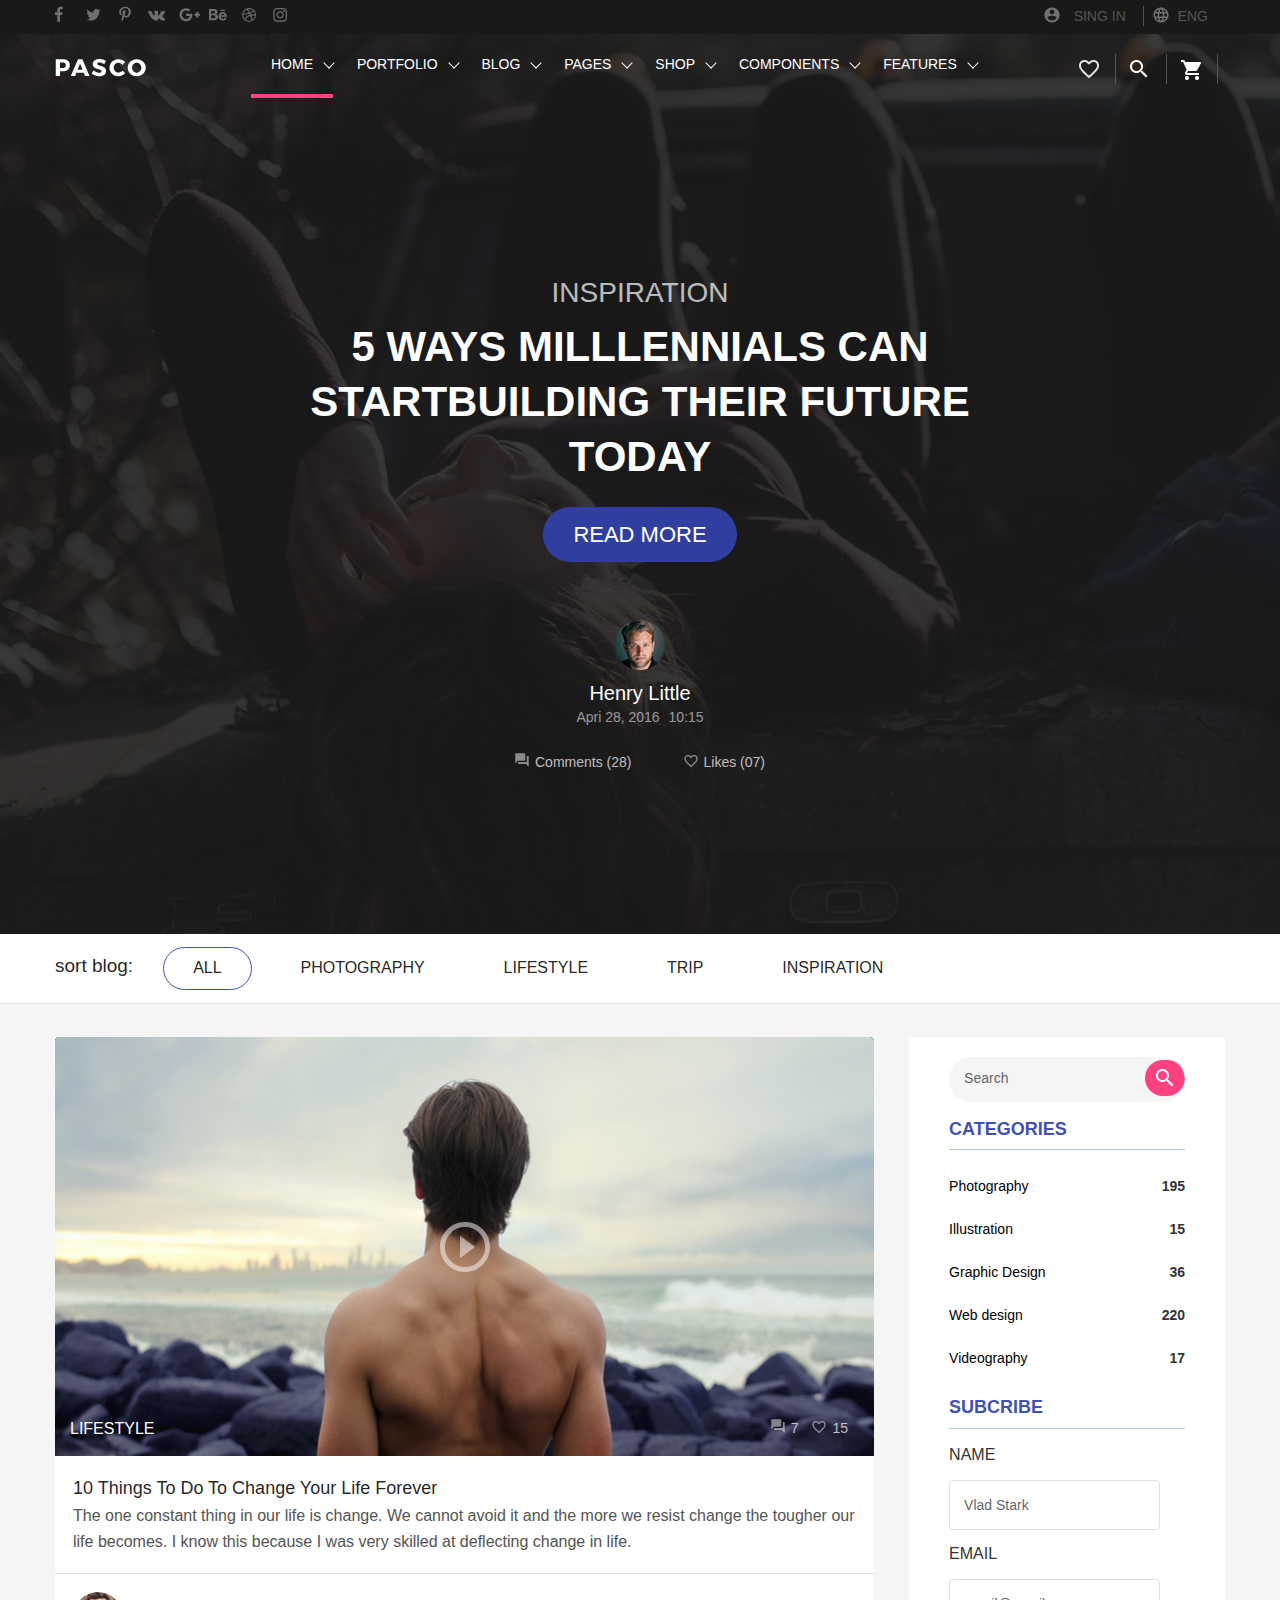
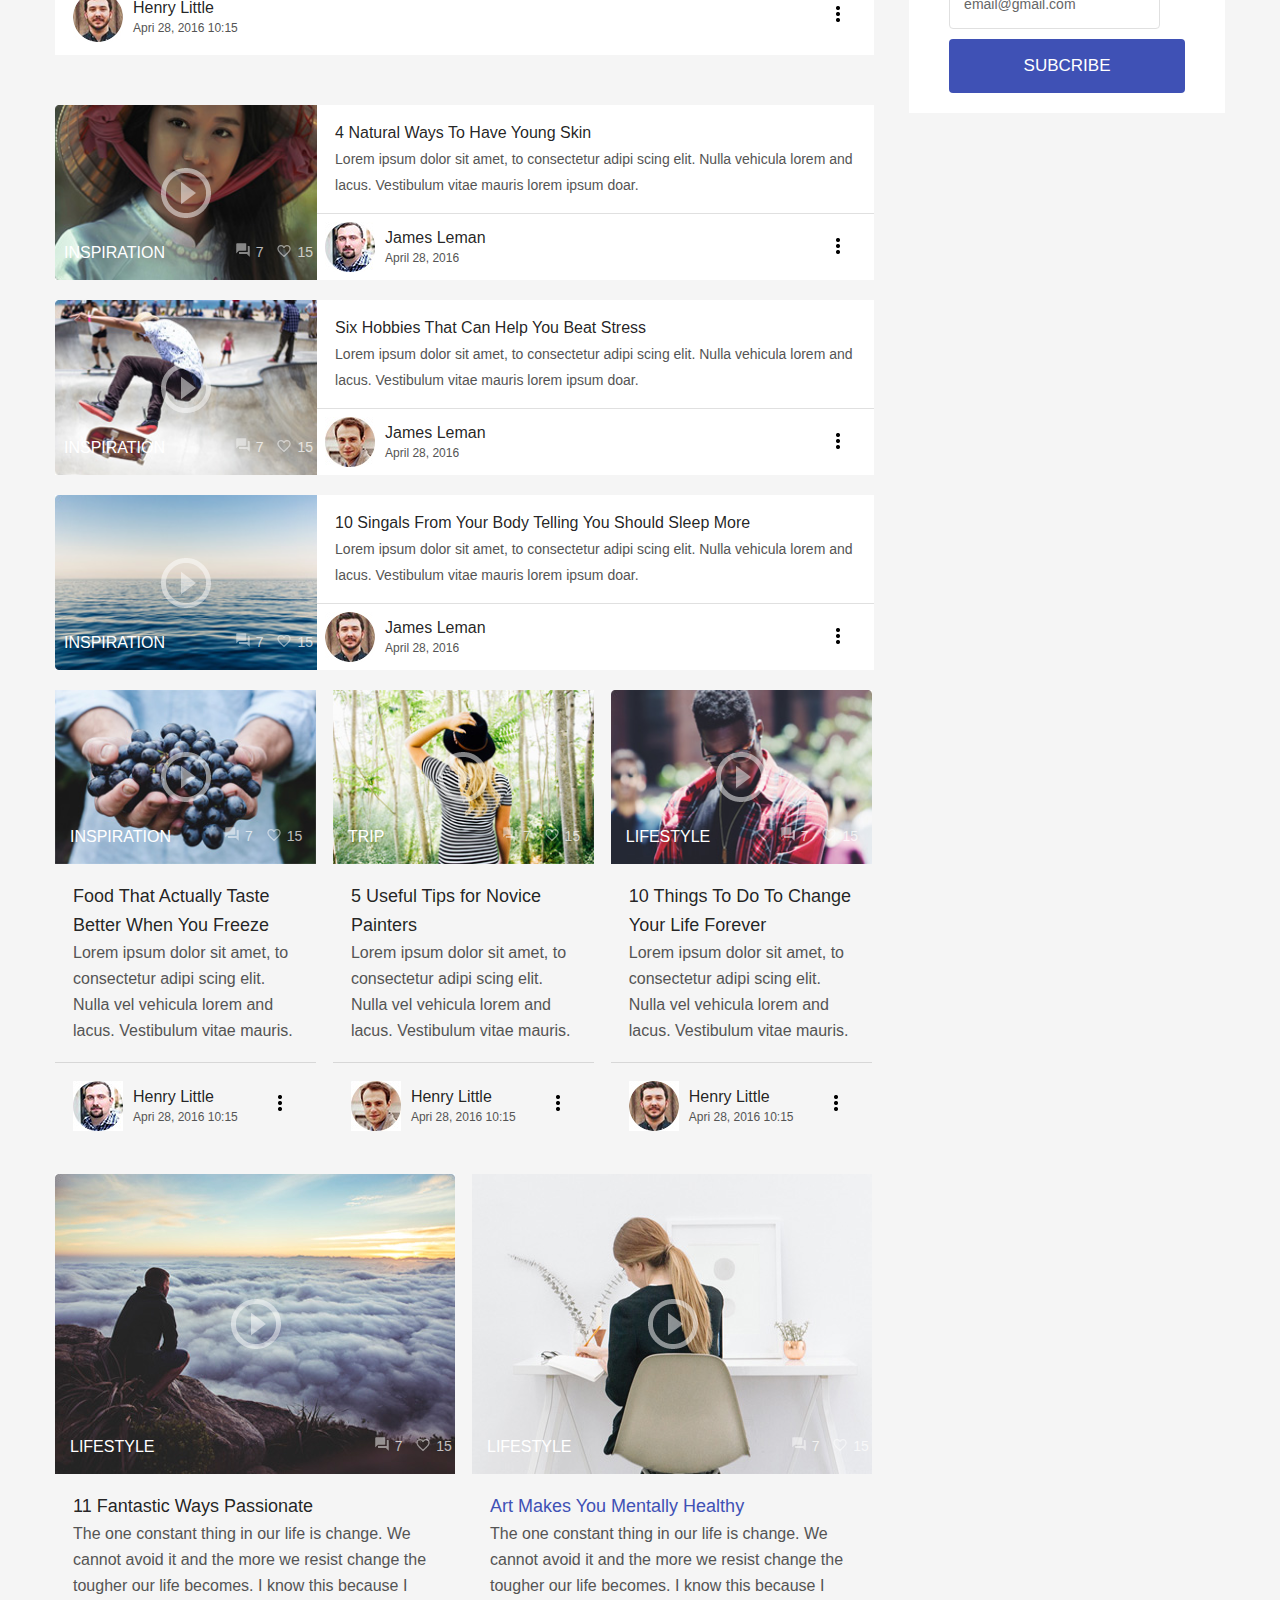
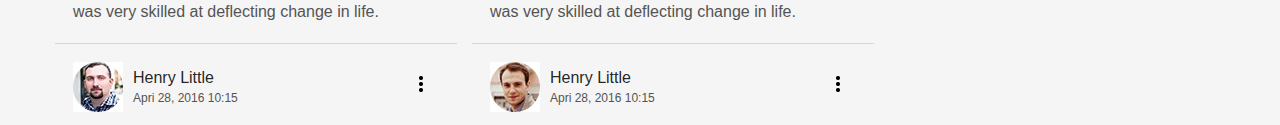
==== commit 6c560eb2: "section-blogBottom" ====
--- a/docs/index.html
+++ b/docs/index.html
@@ -223,7 +223,7 @@
 									<img src="img/cards1.jpg" alt="video" class="img-video img-responsive">
 									<a href="#" class="video__play"></a>
 									<div class="img__content clearfix">
-										<div class="img__text">lifestyle</div>
+										<div class="img__text">inspiration</div>
 										<div class="img__num">
 											<span class="img__comment">7</span>
 											<span class="img__hear">15</span>
@@ -231,12 +231,12 @@
 									</div>
 								</div>
 								<div class="blog__video__text">
-									<div class="blog__title">10 Things To Do To Change Your Life Forever</div>
-									<div class="blog__decs">The one constant thing in our life is change. We cannot avoid it and the more we resist change the tougher our life becomes. I know this because I was very skilled at deflecting change in life.</div>
+									<div class="blog__title">Food That Actually Taste Better When You Freeze</div>
+									<div class="blog__decs">Lorem ipsum dolor sit amet, to consectetur  adipi scing elit. Nulla vel vehicula lorem and lacus. Vestibulum vitae mauris.</div>
 								</div>
 								<div class="blog__people">
 									<div class="blog__people-img">
-										<img src="img/Photo.jpg" alt="Photo" class="blog__photo">
+										<img src="img/Photo1.jpg" alt="Photo" class="blog__photo">
 									</div>
 									<div class="blog__name">Henry Little</div>
 									<div class="blog__birthday">Apri 28, 2016   10:15</div>
@@ -250,7 +250,7 @@
 									<img src="img/cards2.jpg" alt="video" class="img-video img-responsive">
 									<a href="#" class="video__play"></a>
 									<div class="img__content clearfix">
-										<div class="img__text">lifestyle</div>
+										<div class="img__text">trip</div>
 										<div class="img__num">
 											<span class="img__comment">7</span>
 											<span class="img__hear">15</span>
@@ -258,12 +258,12 @@
 									</div>
 								</div>
 								<div class="blog__video__text">
-									<div class="blog__title">10 Things To Do To Change Your Life Forever</div>
-									<div class="blog__decs">The one constant thing in our life is change. We cannot avoid it and the more we resist change the tougher our life becomes. I know this because I was very skilled at deflecting change in life.</div>
+									<div class="blog__title">5 Useful Tips for Novice Painters</div>
+									<div class="blog__decs">Lorem ipsum dolor sit amet, to consectetur  adipi scing elit. Nulla vel vehicula lorem and lacus. Vestibulum vitae mauris.</div>
 								</div>
 								<div class="blog__people">
 									<div class="blog__people-img">
-										<img src="img/Photo.jpg" alt="Photo" class="blog__photo">
+										<img src="img/Photo2.jpg" alt="Photo" class="blog__photo">
 									</div>
 									<div class="blog__name">Henry Little</div>
 									<div class="blog__birthday">Apri 28, 2016   10:15</div>
@@ -286,11 +286,69 @@
 								</div>
 								<div class="blog__video__text">
 									<div class="blog__title">10 Things To Do To Change Your Life Forever</div>
-									<div class="blog__decs">The one constant thing in our life is change. We cannot avoid it and the more we resist change the tougher our life becomes. I know this because I was very skilled at deflecting change in life.</div>
+									<div class="blog__decs">Lorem ipsum dolor sit amet, to consectetur  adipi scing elit. Nulla vel vehicula lorem and lacus. Vestibulum vitae mauris.</div>
 								</div>
 								<div class="blog__people">
 									<div class="blog__people-img">
 										<img src="img/Photo.jpg" alt="Photo" class="blog__photo">
+									</div>
+									<div class="blog__name">Henry Little</div>
+									<div class="blog__birthday">Apri 28, 2016   10:15</div>
+									<a href="#" class="dots"></a>
+								</div>
+							</div>
+						</li>
+					</ul>
+				</section>
+				<section class="blog-bottom">
+					<ul class="blog-bottom__list">
+						<li class="blog-bottom__item">
+							<div class="content-wrap">
+								<div class="img__wrap">
+									<img src="img/blogBottom1.jpg" alt="video" class="img-video img-responsive">
+									<a href="#" class="video__play"></a>
+									<div class="img__content clearfix">
+										<div class="img__text">lifestyle</div>
+										<div class="img__num">
+											<span class="img__comment">7</span>
+											<span class="img__hear">15</span>
+										</div>
+									</div>
+								</div>
+								<div class="blog__video__text">
+									<div class="blog__title">11 Fantastic Ways Passionate</div>
+									<div class="blog__decs">The one constant thing in our life is change. We cannot avoid it and the more we resist change the tougher our life becomes. I know this because I was very skilled at deflecting change in life.</div>
+								</div>
+								<div class="blog__people">
+									<div class="blog__people-img">
+										<img src="img/Photo1.jpg" alt="Photo" class="blog__photo">
+									</div>
+									<div class="blog__name">Henry Little</div>
+									<div class="blog__birthday">Apri 28, 2016   10:15</div>
+									<a href="#" class="dots"></a>
+								</div>
+							</div>
+						</li>
+						<li class="blog-bottom__item">
+							<div class="content-wrap">
+								<div class="img__wrap">
+									<img src="img/blogBottom2.jpg" alt="video" class="img-video img-responsive">
+									<a href="#" class="video__play"></a>
+									<div class="img__content clearfix">
+										<div class="img__text">lifestyle</div>
+										<div class="img__num">
+											<span class="img__comment">7</span>
+											<span class="img__hear">15</span>
+										</div>
+									</div>
+								</div>
+								<div class="blog__video__text">
+									<div class="blog__title blog__title--blue">Art Makes You Mentally Healthy</div>
+									<div class="blog__decs">The one constant thing in our life is change. We cannot avoid it and the more we resist change the tougher our life becomes. I know this because I was very skilled at deflecting change in life.</div>
+								</div>
+								<div class="blog__people">
+									<div class="blog__people-img">
+										<img src="img/Photo2.jpg" alt="Photo" class="blog__photo">
 									</div>
 									<div class="blog__name">Henry Little</div>
 									<div class="blog__birthday">Apri 28, 2016   10:15</div>
--- a/docs/css/main.min.css
+++ b/docs/css/main.min.css
@@ -1 +1 @@
-@font-face{font-family:roboto-example;font-weight:400;font-style:normal;src:url(../fonts/RobotoRegular/RobotoRegular.eot);src:url(../fonts/RobotoRegular/RobotoRegular.eot?#iefix) format("embedded-opentype"),url(../fonts/RobotoRegular/RobotoRegular.woff) format("woff"),url(../fonts/RobotoRegular/RobotoRegular.ttf) format("truetype")}@font-face{font-family:roboto-example;font-weight:700;font-style:normal;src:url(../fonts/RobotoBold/RobotoBold.eot);src:url(../fonts/RobotoBold/RobotoBold.eot?#iefix) format("embedded-opentype"),url(../fonts/RobotoBold/RobotoBold.woff) format("woff"),url(../fonts/RobotoBold/RobotoBold.ttf) format("truetype")}html{font-family:sans-serif;-ms-text-size-adjust:100%;-webkit-text-size-adjust:100%}body{margin:0}article,aside,details,figcaption,figure,footer,header,hgroup,main,menu,nav,section,summary{display:block}audio,canvas,progress,video{display:inline-block;vertical-align:baseline}audio:not([controls]){display:none;height:0}[hidden],template{display:none}a{background-color:transparent}a:active,a:hover{outline:0}abbr[title]{border-bottom:1px dotted}b,strong{font-weight:700}dfn{font-style:italic}h1{font-size:2em;margin:.67em 0}mark{background:#ff0;color:#000}small{font-size:80%}sub,sup{font-size:75%;line-height:0;position:relative;vertical-align:baseline}sup{top:-.5em}sub{bottom:-.25em}img{border:0}svg:not(:root){overflow:hidden}figure{margin:1em 40px}hr{-webkit-box-sizing:content-box;box-sizing:content-box;height:0}pre{overflow:auto}code,kbd,pre,samp{font-family:monospace,monospace;font-size:1em}button,input,optgroup,select,textarea{color:inherit;font:inherit;margin:0}button{overflow:visible}button,select{text-transform:none}button,html input[type=button],input[type=reset],input[type=submit]{-webkit-appearance:button;cursor:pointer}button[disabled],html input[disabled]{cursor:default}button::-moz-focus-inner,input::-moz-focus-inner{border:0;padding:0}input{line-height:normal}input[type=checkbox],input[type=radio]{-webkit-box-sizing:border-box;box-sizing:border-box;padding:0}input[type=number]::-webkit-inner-spin-button,input[type=number]::-webkit-outer-spin-button{height:auto}input[type=search]{-webkit-appearance:textfield;-webkit-box-sizing:content-box;box-sizing:content-box}input[type=search]::-webkit-search-cancel-button,input[type=search]::-webkit-search-decoration{-webkit-appearance:none}fieldset{border:1px solid silver;margin:0 2px;padding:.35em .625em .75em}legend{border:0;padding:0}textarea{overflow:auto}optgroup{font-weight:700}table{border-collapse:collapse;border-spacing:0}td,th{padding:0}*{-webkit-box-sizing:border-box;box-sizing:border-box}:after,:before{-webkit-box-sizing:border-box;box-sizing:border-box}html{font-size:10px;-webkit-tap-highlight-color:transparent}body{font-family:"Helvetica Neue",Helvetica,Arial,sans-serif;font-size:14px;line-height:1.42857143;color:#333;background-color:#fff}button,input,select,textarea{font-family:inherit;font-size:inherit;line-height:inherit}a{color:#337ab7;text-decoration:none}a:focus,a:hover{color:#23527c;text-decoration:underline}a:focus{outline:5px auto -webkit-focus-ring-color;outline-offset:-2px}figure{margin:0}img{vertical-align:middle}.img-responsive{display:block;max-width:100%;height:auto}.img-rounded{-webkit-border-radius:6px;border-radius:6px}.img-thumbnail{padding:4px;line-height:1.42857143;background-color:#fff;border:1px solid #ddd;-webkit-border-radius:4px;border-radius:4px;-webkit-transition:all .2s ease-in-out;transition:all .2s ease-in-out;display:inline-block;max-width:100%;height:auto}.img-circle{-webkit-border-radius:50%;border-radius:50%}hr{margin-top:20px;margin-bottom:20px;border:0;border-top:1px solid #eee}.sr-only{position:absolute;width:1px;height:1px;margin:-1px;padding:0;overflow:hidden;clip:rect(0,0,0,0);border:0}.sr-only-focusable:active,.sr-only-focusable:focus{position:static;width:auto;height:auto;margin:0;overflow:visible;clip:auto}[role=button]{cursor:pointer}.container{margin-right:auto;margin-left:auto;padding-left:15px;padding-right:15px}@media (min-width:768px){.container{width:750px}}@media (min-width:992px){.container{width:970px}}@media (min-width:1200px){.container{width:1170px}}.container-fluid{margin-right:auto;margin-left:auto;padding-left:15px;padding-right:15px}.row{margin-left:-15px;margin-right:-15px}.col-lg-1,.col-lg-10,.col-lg-11,.col-lg-12,.col-lg-2,.col-lg-3,.col-lg-4,.col-lg-5,.col-lg-6,.col-lg-7,.col-lg-8,.col-lg-9,.col-md-1,.col-md-10,.col-md-11,.col-md-12,.col-md-2,.col-md-3,.col-md-4,.col-md-5,.col-md-6,.col-md-7,.col-md-8,.col-md-9,.col-sm-1,.col-sm-10,.col-sm-11,.col-sm-12,.col-sm-2,.col-sm-3,.col-sm-4,.col-sm-5,.col-sm-6,.col-sm-7,.col-sm-8,.col-sm-9,.col-xs-1,.col-xs-10,.col-xs-11,.col-xs-12,.col-xs-2,.col-xs-3,.col-xs-4,.col-xs-5,.col-xs-6,.col-xs-7,.col-xs-8,.col-xs-9{position:relative;min-height:1px;padding-left:15px;padding-right:15px}.col-xs-1,.col-xs-10,.col-xs-11,.col-xs-12,.col-xs-2,.col-xs-3,.col-xs-4,.col-xs-5,.col-xs-6,.col-xs-7,.col-xs-8,.col-xs-9{float:left}.col-xs-12{width:100%}.col-xs-11{width:91.66666667%}.col-xs-10{width:83.33333333%}.col-xs-9{width:75%}.col-xs-8{width:66.66666667%}.col-xs-7{width:58.33333333%}.col-xs-6{width:50%}.col-xs-5{width:41.66666667%}.col-xs-4{width:33.33333333%}.col-xs-3{width:25%}.col-xs-2{width:16.66666667%}.col-xs-1{width:8.33333333%}.col-xs-pull-12{right:100%}.col-xs-pull-11{right:91.66666667%}.col-xs-pull-10{right:83.33333333%}.col-xs-pull-9{right:75%}.col-xs-pull-8{right:66.66666667%}.col-xs-pull-7{right:58.33333333%}.col-xs-pull-6{right:50%}.col-xs-pull-5{right:41.66666667%}.col-xs-pull-4{right:33.33333333%}.col-xs-pull-3{right:25%}.col-xs-pull-2{right:16.66666667%}.col-xs-pull-1{right:8.33333333%}.col-xs-pull-0{right:auto}.col-xs-push-12{left:100%}.col-xs-push-11{left:91.66666667%}.col-xs-push-10{left:83.33333333%}.col-xs-push-9{left:75%}.col-xs-push-8{left:66.66666667%}.col-xs-push-7{left:58.33333333%}.col-xs-push-6{left:50%}.col-xs-push-5{left:41.66666667%}.col-xs-push-4{left:33.33333333%}.col-xs-push-3{left:25%}.col-xs-push-2{left:16.66666667%}.col-xs-push-1{left:8.33333333%}.col-xs-push-0{left:auto}.col-xs-offset-12{margin-left:100%}.col-xs-offset-11{margin-left:91.66666667%}.col-xs-offset-10{margin-left:83.33333333%}.col-xs-offset-9{margin-left:75%}.col-xs-offset-8{margin-left:66.66666667%}.col-xs-offset-7{margin-left:58.33333333%}.col-xs-offset-6{margin-left:50%}.col-xs-offset-5{margin-left:41.66666667%}.col-xs-offset-4{margin-left:33.33333333%}.col-xs-offset-3{margin-left:25%}.col-xs-offset-2{margin-left:16.66666667%}.col-xs-offset-1{margin-left:8.33333333%}.col-xs-offset-0{margin-left:0}@media (min-width:768px){.col-sm-1,.col-sm-10,.col-sm-11,.col-sm-12,.col-sm-2,.col-sm-3,.col-sm-4,.col-sm-5,.col-sm-6,.col-sm-7,.col-sm-8,.col-sm-9{float:left}.col-sm-12{width:100%}.col-sm-11{width:91.66666667%}.col-sm-10{width:83.33333333%}.col-sm-9{width:75%}.col-sm-8{width:66.66666667%}.col-sm-7{width:58.33333333%}.col-sm-6{width:50%}.col-sm-5{width:41.66666667%}.col-sm-4{width:33.33333333%}.col-sm-3{width:25%}.col-sm-2{width:16.66666667%}.col-sm-1{width:8.33333333%}.col-sm-pull-12{right:100%}.col-sm-pull-11{right:91.66666667%}.col-sm-pull-10{right:83.33333333%}.col-sm-pull-9{right:75%}.col-sm-pull-8{right:66.66666667%}.col-sm-pull-7{right:58.33333333%}.col-sm-pull-6{right:50%}.col-sm-pull-5{right:41.66666667%}.col-sm-pull-4{right:33.33333333%}.col-sm-pull-3{right:25%}.col-sm-pull-2{right:16.66666667%}.col-sm-pull-1{right:8.33333333%}.col-sm-pull-0{right:auto}.col-sm-push-12{left:100%}.col-sm-push-11{left:91.66666667%}.col-sm-push-10{left:83.33333333%}.col-sm-push-9{left:75%}.col-sm-push-8{left:66.66666667%}.col-sm-push-7{left:58.33333333%}.col-sm-push-6{left:50%}.col-sm-push-5{left:41.66666667%}.col-sm-push-4{left:33.33333333%}.col-sm-push-3{left:25%}.col-sm-push-2{left:16.66666667%}.col-sm-push-1{left:8.33333333%}.col-sm-push-0{left:auto}.col-sm-offset-12{margin-left:100%}.col-sm-offset-11{margin-left:91.66666667%}.col-sm-offset-10{margin-left:83.33333333%}.col-sm-offset-9{margin-left:75%}.col-sm-offset-8{margin-left:66.66666667%}.col-sm-offset-7{margin-left:58.33333333%}.col-sm-offset-6{margin-left:50%}.col-sm-offset-5{margin-left:41.66666667%}.col-sm-offset-4{margin-left:33.33333333%}.col-sm-offset-3{margin-left:25%}.col-sm-offset-2{margin-left:16.66666667%}.col-sm-offset-1{margin-left:8.33333333%}.col-sm-offset-0{margin-left:0}}@media (min-width:992px){.col-md-1,.col-md-10,.col-md-11,.col-md-12,.col-md-2,.col-md-3,.col-md-4,.col-md-5,.col-md-6,.col-md-7,.col-md-8,.col-md-9{float:left}.col-md-12{width:100%}.col-md-11{width:91.66666667%}.col-md-10{width:83.33333333%}.col-md-9{width:75%}.col-md-8{width:66.66666667%}.col-md-7{width:58.33333333%}.col-md-6{width:50%}.col-md-5{width:41.66666667%}.col-md-4{width:33.33333333%}.col-md-3{width:25%}.col-md-2{width:16.66666667%}.col-md-1{width:8.33333333%}.col-md-pull-12{right:100%}.col-md-pull-11{right:91.66666667%}.col-md-pull-10{right:83.33333333%}.col-md-pull-9{right:75%}.col-md-pull-8{right:66.66666667%}.col-md-pull-7{right:58.33333333%}.col-md-pull-6{right:50%}.col-md-pull-5{right:41.66666667%}.col-md-pull-4{right:33.33333333%}.col-md-pull-3{right:25%}.col-md-pull-2{right:16.66666667%}.col-md-pull-1{right:8.33333333%}.col-md-pull-0{right:auto}.col-md-push-12{left:100%}.col-md-push-11{left:91.66666667%}.col-md-push-10{left:83.33333333%}.col-md-push-9{left:75%}.col-md-push-8{left:66.66666667%}.col-md-push-7{left:58.33333333%}.col-md-push-6{left:50%}.col-md-push-5{left:41.66666667%}.col-md-push-4{left:33.33333333%}.col-md-push-3{left:25%}.col-md-push-2{left:16.66666667%}.col-md-push-1{left:8.33333333%}.col-md-push-0{left:auto}.col-md-offset-12{margin-left:100%}.col-md-offset-11{margin-left:91.66666667%}.col-md-offset-10{margin-left:83.33333333%}.col-md-offset-9{margin-left:75%}.col-md-offset-8{margin-left:66.66666667%}.col-md-offset-7{margin-left:58.33333333%}.col-md-offset-6{margin-left:50%}.col-md-offset-5{margin-left:41.66666667%}.col-md-offset-4{margin-left:33.33333333%}.col-md-offset-3{margin-left:25%}.col-md-offset-2{margin-left:16.66666667%}.col-md-offset-1{margin-left:8.33333333%}.col-md-offset-0{margin-left:0}}@media (min-width:1200px){.col-lg-1,.col-lg-10,.col-lg-11,.col-lg-12,.col-lg-2,.col-lg-3,.col-lg-4,.col-lg-5,.col-lg-6,.col-lg-7,.col-lg-8,.col-lg-9{float:left}.col-lg-12{width:100%}.col-lg-11{width:91.66666667%}.col-lg-10{width:83.33333333%}.col-lg-9{width:75%}.col-lg-8{width:66.66666667%}.col-lg-7{width:58.33333333%}.col-lg-6{width:50%}.col-lg-5{width:41.66666667%}.col-lg-4{width:33.33333333%}.col-lg-3{width:25%}.col-lg-2{width:16.66666667%}.col-lg-1{width:8.33333333%}.col-lg-pull-12{right:100%}.col-lg-pull-11{right:91.66666667%}.col-lg-pull-10{right:83.33333333%}.col-lg-pull-9{right:75%}.col-lg-pull-8{right:66.66666667%}.col-lg-pull-7{right:58.33333333%}.col-lg-pull-6{right:50%}.col-lg-pull-5{right:41.66666667%}.col-lg-pull-4{right:33.33333333%}.col-lg-pull-3{right:25%}.col-lg-pull-2{right:16.66666667%}.col-lg-pull-1{right:8.33333333%}.col-lg-pull-0{right:auto}.col-lg-push-12{left:100%}.col-lg-push-11{left:91.66666667%}.col-lg-push-10{left:83.33333333%}.col-lg-push-9{left:75%}.col-lg-push-8{left:66.66666667%}.col-lg-push-7{left:58.33333333%}.col-lg-push-6{left:50%}.col-lg-push-5{left:41.66666667%}.col-lg-push-4{left:33.33333333%}.col-lg-push-3{left:25%}.col-lg-push-2{left:16.66666667%}.col-lg-push-1{left:8.33333333%}.col-lg-push-0{left:auto}.col-lg-offset-12{margin-left:100%}.col-lg-offset-11{margin-left:91.66666667%}.col-lg-offset-10{margin-left:83.33333333%}.col-lg-offset-9{margin-left:75%}.col-lg-offset-8{margin-left:66.66666667%}.col-lg-offset-7{margin-left:58.33333333%}.col-lg-offset-6{margin-left:50%}.col-lg-offset-5{margin-left:41.66666667%}.col-lg-offset-4{margin-left:33.33333333%}.col-lg-offset-3{margin-left:25%}.col-lg-offset-2{margin-left:16.66666667%}.col-lg-offset-1{margin-left:8.33333333%}.col-lg-offset-0{margin-left:0}}.clearfix:after,.clearfix:before,.container-fluid:after,.container-fluid:before,.container:after,.container:before,.row:after,.row:before{content:" ";display:table}.clearfix:after,.container-fluid:after,.container:after,.row:after{clear:both}.center-block{display:block;margin-left:auto;margin-right:auto}.pull-right{float:right!important}.pull-left{float:left!important}.hide{display:none!important}.show{display:block!important}.invisible{visibility:hidden}.text-hide{font:0/0 a;color:transparent;text-shadow:none;background-color:transparent;border:0}.hidden{display:none!important}.affix{position:fixed}@-ms-viewport{width:device-width}.visible-lg,.visible-md,.visible-sm,.visible-xs{display:none!important}.visible-lg-block,.visible-lg-inline,.visible-lg-inline-block,.visible-md-block,.visible-md-inline,.visible-md-inline-block,.visible-sm-block,.visible-sm-inline,.visible-sm-inline-block,.visible-xs-block,.visible-xs-inline,.visible-xs-inline-block{display:none!important}@media (max-width:767px){.visible-xs{display:block!important}table.visible-xs{display:table!important}tr.visible-xs{display:table-row!important}td.visible-xs,th.visible-xs{display:table-cell!important}}@media (max-width:767px){.visible-xs-block{display:block!important}}@media (max-width:767px){.visible-xs-inline{display:inline!important}}@media (max-width:767px){.visible-xs-inline-block{display:inline-block!important}}@media (min-width:768px) and (max-width:991px){.visible-sm{display:block!important}table.visible-sm{display:table!important}tr.visible-sm{display:table-row!important}td.visible-sm,th.visible-sm{display:table-cell!important}}@media (min-width:768px) and (max-width:991px){.visible-sm-block{display:block!important}}@media (min-width:768px) and (max-width:991px){.visible-sm-inline{display:inline!important}}@media (min-width:768px) and (max-width:991px){.visible-sm-inline-block{display:inline-block!important}}@media (min-width:992px) and (max-width:1199px){.visible-md{display:block!important}table.visible-md{display:table!important}tr.visible-md{display:table-row!important}td.visible-md,th.visible-md{display:table-cell!important}}@media (min-width:992px) and (max-width:1199px){.visible-md-block{display:block!important}}@media (min-width:992px) and (max-width:1199px){.visible-md-inline{display:inline!important}}@media (min-width:992px) and (max-width:1199px){.visible-md-inline-block{display:inline-block!important}}@media (min-width:1200px){.visible-lg{display:block!important}table.visible-lg{display:table!important}tr.visible-lg{display:table-row!important}td.visible-lg,th.visible-lg{display:table-cell!important}}@media (min-width:1200px){.visible-lg-block{display:block!important}}@media (min-width:1200px){.visible-lg-inline{display:inline!important}}@media (min-width:1200px){.visible-lg-inline-block{display:inline-block!important}}@media (max-width:767px){.hidden-xs{display:none!important}}@media (min-width:768px) and (max-width:991px){.hidden-sm{display:none!important}}@media (min-width:992px) and (max-width:1199px){.hidden-md{display:none!important}}@media (min-width:1200px){.hidden-lg{display:none!important}}.visible-print{display:none!important}@media print{.visible-print{display:block!important}table.visible-print{display:table!important}tr.visible-print{display:table-row!important}td.visible-print,th.visible-print{display:table-cell!important}}.visible-print-block{display:none!important}@media print{.visible-print-block{display:block!important}}.visible-print-inline{display:none!important}@media print{.visible-print-inline{display:inline!important}}.visible-print-inline-block{display:none!important}@media print{.visible-print-inline-block{display:inline-block!important}}@media print{.hidden-print{display:none!important}}*{-webkit-box-sizing:border-box;box-sizing:border-box}::-webkit-input-placeholder{color:#666;opacity:1}:-moz-placeholder{color:#666;opacity:1}::-moz-placeholder{color:#666;opacity:1}:-ms-input-placeholder{color:#666;opacity:1}body input:focus:required:invalid,body textarea:focus:required:invalid{color:#666}body input:required:valid,body textarea:required:valid{color:#666}body,html{height:100%}ul{margin:0;padding:0;list-style:none}body{font-size:16px;min-width:320px;position:relative;line-height:1.75;font-family:roboto-example,sans-serif;overflow-x:hidden;opacity:1}.clearfix:after{content:"";display:table;clear:both}.img-responsive{display:block;max-width:100%;height:auto}.wrapper{max-width:1170px;margin:0 auto;width:100%;overflow:hidden;position:relative}.head-main{background:url(../img/bg-main.jpg) 0 0 no-repeat;background-size:cover;position:relative;height:100vh}.dark{position:absolute;top:0;left:0;bottom:0;right:0;background:rgba(22,22,22,.85)}.top-list{margin:0;padding:0;float:left;list-style:none}.top-line{padding:6px 0;background:#191919}.top-list__item{display:inline-block;margin-right:5px}.top-list__list{display:block;width:22px;height:17px;background:url(../img/icon.png) no-repeat}.top-list__list--fb{background-position:0 0}.top-list__list--tw{background-position:-23px 0}.top-list__list--p{background-position:-50px 0}.top-list__list--vk{background-position:-78px 0}.top-list__list--gg{background-position:-109px 0}.top-list__list--bb{background-position:-145px 0}.top-list__list--row{background-position:-175px 0}.top-list__list--inst{background-position:-203px 0}.login{float:right}.login a{color:#545454;text-decoration:none;-webkit-transition:all .5s;transition:all .5s}.login a:hover{color:#fff}.lang__link,.login__link{padding:0 17px;display:inline-block;text-transform:uppercase;padding-left:30px;position:relative}.login__link{border-right:1px solid #545454}.login__link:before{content:"";position:absolute;width:18px;height:18px;top:50%;-webkit-transform:translateY(-50%);-ms-transform:translateY(-50%);transform:translateY(-50%);left:0;background:url(../img/icon/account_circle.png) 0 0 no-repeat}.lang__link:before{content:"";position:absolute;width:18px;height:18px;top:50%;-webkit-transform:translateY(-50%);-ms-transform:translateY(-50%);transform:translateY(-50%);left:5px;background:url(../img/icon/language.png) 0 0 no-repeat}.logo-wrap{float:left;margin-right:105px;padding:25px 0}.logo{padding:20px 0}.mnu{display:inline-block;width:100%;max-width:800px}.mnu__item{display:inline-block}.mnu__link{display:block;text-transform:uppercase;padding:20px 20px;text-decoration:none;color:#fff;-webkit-transition:all .2s;transition:all .2s;border-bottom:4px solid transparent;position:relative}.mnu__link:hover{border-bottom:4px solid #ff4081;text-decoration:none;color:#fff}.mnu__link:after{content:"";position:absolute;width:8px;height:8px;border-bottom:1px solid #fff;border-right:1px solid #fff;top:42%;-webkit-transform:translateY(-50%);-ms-transform:translateY(-50%);transform:translateY(-50%);right:0;-webkit-transform:rotate(45deg);-ms-transform:rotate(45deg);transform:rotate(45deg)}.mnu__item--active a{border-bottom:4px solid #ff4081}.icon{float:right}.icon li{display:inline-block;padding:20px 0}.icon__link{width:40px;height:30px;display:block;border-right:1px solid #545454;margin-right:7px;background:url(../img/icon/split.png) 0 0 no-repeat}.icon__link--Search{background-position:-18px -15px}.icon__link--heart{background-position:-80px -15px}.icon__link--basket{background-position:-80px -75px}.header-line{margin-bottom:170px}.header__content{text-align:center;max-width:818px;width:100%;margin:0 auto}.header__text{text-transform:uppercase;color:#fff;font-size:28px;line-height:27px;opacity:.7}.header__title{text-transform:uppercase;color:#fff;margin-top:13px;font-size:42px;line-height:55px;padding:0 25px;margin-bottom:35px}.btn{padding:15px 30px;text-transform:uppercase;text-decoration:none;font-size:22px;color:#fff;-webkit-border-radius:35px;border-radius:35px}.btn:hover{text-decoration:none;color:#fff}.btn:focus{text-decoration:none}.btn-head{background:#303f9f}.people-wrap{width:100%;max-width:250px;margin:70px auto 0;text-align:center}.people__name{color:#fff;margin-top:10px;font-size:20px;line-height:27px}.people__date{margin-right:5px;color:#fff;opacity:.54}.people__time{color:#fff;opacity:.54}.people__data-wrap{margin-bottom:25px}.people__com{display:inline-block;padding-left:20px;color:#fff;-webkit-transition:all .5s;transition:all .5s;opacity:.7;position:relative;float:left}.people__com:hover{text-decoration:none;color:#fff;opacity:1}.people__com:focus{text-decoration:none}.people__com:before{content:"";position:absolute;width:18px;height:18px;background:url(../img/forum.png) 0 0 no-repeat;top:50%;-webkit-transform:translateY(-50%);-ms-transform:translateY(-50%);transform:translateY(-50%);left:0}.people__like{display:inline-block;padding-left:20px;color:#fff;opacity:.7;-webkit-transition:all .5s;transition:all .5s;position:relative;float:right}.people__like:hover{text-decoration:none;color:#fff;opacity:1}.people__like:focus{text-decoration:none}.people__like:before{content:"";position:absolute;width:18px;height:18px;background:url(../img/favorite_border.png) 0 0 no-repeat;top:60%;-webkit-transform:translateY(-50%);-ms-transform:translateY(-50%);transform:translateY(-50%);left:0}@font-face{font-family:roboto-example;font-weight:400;font-style:normal;src:url(../fonts/RobotoRegular/RobotoRegular.eot);src:url(../fonts/RobotoRegular/RobotoRegular.eot?#iefix) format("embedded-opentype"),url(../fonts/RobotoRegular/RobotoRegular.woff) format("woff"),url(../fonts/RobotoRegular/RobotoRegular.ttf) format("truetype")}@font-face{font-family:roboto-example;font-weight:700;font-style:normal;src:url(../fonts/RobotoBold/RobotoBold.eot);src:url(../fonts/RobotoBold/RobotoBold.eot?#iefix) format("embedded-opentype"),url(../fonts/RobotoBold/RobotoBold.woff) format("woff"),url(../fonts/RobotoBold/RobotoBold.ttf) format("truetype")}html{font-family:sans-serif;-ms-text-size-adjust:100%;-webkit-text-size-adjust:100%}body{margin:0}article,aside,details,figcaption,figure,footer,header,hgroup,main,menu,nav,section,summary{display:block}audio,canvas,progress,video{display:inline-block;vertical-align:baseline}audio:not([controls]){display:none;height:0}[hidden],template{display:none}a{background-color:transparent}a:active,a:hover{outline:0}abbr[title]{border-bottom:1px dotted}b,strong{font-weight:700}dfn{font-style:italic}h1{font-size:2em;margin:.67em 0}mark{background:#ff0;color:#000}small{font-size:80%}sub,sup{font-size:75%;line-height:0;position:relative;vertical-align:baseline}sup{top:-.5em}sub{bottom:-.25em}img{border:0}svg:not(:root){overflow:hidden}figure{margin:1em 40px}hr{-webkit-box-sizing:content-box;box-sizing:content-box;height:0}pre{overflow:auto}code,kbd,pre,samp{font-family:monospace,monospace;font-size:1em}button,input,optgroup,select,textarea{color:inherit;font:inherit;margin:0}button{overflow:visible}button,select{text-transform:none}button,html input[type=button],input[type=reset],input[type=submit]{-webkit-appearance:button;cursor:pointer}button[disabled],html input[disabled]{cursor:default}button::-moz-focus-inner,input::-moz-focus-inner{border:0;padding:0}input{line-height:normal}input[type=checkbox],input[type=radio]{-webkit-box-sizing:border-box;box-sizing:border-box;padding:0}input[type=number]::-webkit-inner-spin-button,input[type=number]::-webkit-outer-spin-button{height:auto}input[type=search]{-webkit-appearance:textfield;-webkit-box-sizing:content-box;box-sizing:content-box}input[type=search]::-webkit-search-cancel-button,input[type=search]::-webkit-search-decoration{-webkit-appearance:none}fieldset{border:1px solid silver;margin:0 2px;padding:.35em .625em .75em}legend{border:0;padding:0}textarea{overflow:auto}optgroup{font-weight:700}table{border-collapse:collapse;border-spacing:0}td,th{padding:0}*{-webkit-box-sizing:border-box;box-sizing:border-box}:after,:before{-webkit-box-sizing:border-box;box-sizing:border-box}html{font-size:10px;-webkit-tap-highlight-color:transparent}body{font-family:"Helvetica Neue",Helvetica,Arial,sans-serif;font-size:14px;line-height:1.42857143;color:#333;background-color:#fff}button,input,select,textarea{font-family:inherit;font-size:inherit;line-height:inherit}a{color:#337ab7;text-decoration:none}a:focus,a:hover{color:#23527c;text-decoration:underline}a:focus{outline:5px auto -webkit-focus-ring-color;outline-offset:-2px}figure{margin:0}img{vertical-align:middle}.img-responsive{display:block;max-width:100%;height:auto}.img-rounded{-webkit-border-radius:6px;border-radius:6px}.img-thumbnail{padding:4px;line-height:1.42857143;background-color:#fff;border:1px solid #ddd;-webkit-border-radius:4px;border-radius:4px;-webkit-transition:all .2s ease-in-out;transition:all .2s ease-in-out;display:inline-block;max-width:100%;height:auto}.img-circle{-webkit-border-radius:50%;border-radius:50%}hr{margin-top:20px;margin-bottom:20px;border:0;border-top:1px solid #eee}.sr-only{position:absolute;width:1px;height:1px;margin:-1px;padding:0;overflow:hidden;clip:rect(0,0,0,0);border:0}.sr-only-focusable:active,.sr-only-focusable:focus{position:static;width:auto;height:auto;margin:0;overflow:visible;clip:auto}[role=button]{cursor:pointer}.container{margin-right:auto;margin-left:auto;padding-left:15px;padding-right:15px}@media (min-width:768px){.container{width:750px}}@media (min-width:992px){.container{width:970px}}@media (min-width:1200px){.container{width:1170px}}.container-fluid{margin-right:auto;margin-left:auto;padding-left:15px;padding-right:15px}.row{margin-left:-15px;margin-right:-15px}.col-lg-1,.col-lg-10,.col-lg-11,.col-lg-12,.col-lg-2,.col-lg-3,.col-lg-4,.col-lg-5,.col-lg-6,.col-lg-7,.col-lg-8,.col-lg-9,.col-md-1,.col-md-10,.col-md-11,.col-md-12,.col-md-2,.col-md-3,.col-md-4,.col-md-5,.col-md-6,.col-md-7,.col-md-8,.col-md-9,.col-sm-1,.col-sm-10,.col-sm-11,.col-sm-12,.col-sm-2,.col-sm-3,.col-sm-4,.col-sm-5,.col-sm-6,.col-sm-7,.col-sm-8,.col-sm-9,.col-xs-1,.col-xs-10,.col-xs-11,.col-xs-12,.col-xs-2,.col-xs-3,.col-xs-4,.col-xs-5,.col-xs-6,.col-xs-7,.col-xs-8,.col-xs-9{position:relative;min-height:1px;padding-left:15px;padding-right:15px}.col-xs-1,.col-xs-10,.col-xs-11,.col-xs-12,.col-xs-2,.col-xs-3,.col-xs-4,.col-xs-5,.col-xs-6,.col-xs-7,.col-xs-8,.col-xs-9{float:left}.col-xs-12{width:100%}.col-xs-11{width:91.66666667%}.col-xs-10{width:83.33333333%}.col-xs-9{width:75%}.col-xs-8{width:66.66666667%}.col-xs-7{width:58.33333333%}.col-xs-6{width:50%}.col-xs-5{width:41.66666667%}.col-xs-4{width:33.33333333%}.col-xs-3{width:25%}.col-xs-2{width:16.66666667%}.col-xs-1{width:8.33333333%}.col-xs-pull-12{right:100%}.col-xs-pull-11{right:91.66666667%}.col-xs-pull-10{right:83.33333333%}.col-xs-pull-9{right:75%}.col-xs-pull-8{right:66.66666667%}.col-xs-pull-7{right:58.33333333%}.col-xs-pull-6{right:50%}.col-xs-pull-5{right:41.66666667%}.col-xs-pull-4{right:33.33333333%}.col-xs-pull-3{right:25%}.col-xs-pull-2{right:16.66666667%}.col-xs-pull-1{right:8.33333333%}.col-xs-pull-0{right:auto}.col-xs-push-12{left:100%}.col-xs-push-11{left:91.66666667%}.col-xs-push-10{left:83.33333333%}.col-xs-push-9{left:75%}.col-xs-push-8{left:66.66666667%}.col-xs-push-7{left:58.33333333%}.col-xs-push-6{left:50%}.col-xs-push-5{left:41.66666667%}.col-xs-push-4{left:33.33333333%}.col-xs-push-3{left:25%}.col-xs-push-2{left:16.66666667%}.col-xs-push-1{left:8.33333333%}.col-xs-push-0{left:auto}.col-xs-offset-12{margin-left:100%}.col-xs-offset-11{margin-left:91.66666667%}.col-xs-offset-10{margin-left:83.33333333%}.col-xs-offset-9{margin-left:75%}.col-xs-offset-8{margin-left:66.66666667%}.col-xs-offset-7{margin-left:58.33333333%}.col-xs-offset-6{margin-left:50%}.col-xs-offset-5{margin-left:41.66666667%}.col-xs-offset-4{margin-left:33.33333333%}.col-xs-offset-3{margin-left:25%}.col-xs-offset-2{margin-left:16.66666667%}.col-xs-offset-1{margin-left:8.33333333%}.col-xs-offset-0{margin-left:0}@media (min-width:768px){.col-sm-1,.col-sm-10,.col-sm-11,.col-sm-12,.col-sm-2,.col-sm-3,.col-sm-4,.col-sm-5,.col-sm-6,.col-sm-7,.col-sm-8,.col-sm-9{float:left}.col-sm-12{width:100%}.col-sm-11{width:91.66666667%}.col-sm-10{width:83.33333333%}.col-sm-9{width:75%}.col-sm-8{width:66.66666667%}.col-sm-7{width:58.33333333%}.col-sm-6{width:50%}.col-sm-5{width:41.66666667%}.col-sm-4{width:33.33333333%}.col-sm-3{width:25%}.col-sm-2{width:16.66666667%}.col-sm-1{width:8.33333333%}.col-sm-pull-12{right:100%}.col-sm-pull-11{right:91.66666667%}.col-sm-pull-10{right:83.33333333%}.col-sm-pull-9{right:75%}.col-sm-pull-8{right:66.66666667%}.col-sm-pull-7{right:58.33333333%}.col-sm-pull-6{right:50%}.col-sm-pull-5{right:41.66666667%}.col-sm-pull-4{right:33.33333333%}.col-sm-pull-3{right:25%}.col-sm-pull-2{right:16.66666667%}.col-sm-pull-1{right:8.33333333%}.col-sm-pull-0{right:auto}.col-sm-push-12{left:100%}.col-sm-push-11{left:91.66666667%}.col-sm-push-10{left:83.33333333%}.col-sm-push-9{left:75%}.col-sm-push-8{left:66.66666667%}.col-sm-push-7{left:58.33333333%}.col-sm-push-6{left:50%}.col-sm-push-5{left:41.66666667%}.col-sm-push-4{left:33.33333333%}.col-sm-push-3{left:25%}.col-sm-push-2{left:16.66666667%}.col-sm-push-1{left:8.33333333%}.col-sm-push-0{left:auto}.col-sm-offset-12{margin-left:100%}.col-sm-offset-11{margin-left:91.66666667%}.col-sm-offset-10{margin-left:83.33333333%}.col-sm-offset-9{margin-left:75%}.col-sm-offset-8{margin-left:66.66666667%}.col-sm-offset-7{margin-left:58.33333333%}.col-sm-offset-6{margin-left:50%}.col-sm-offset-5{margin-left:41.66666667%}.col-sm-offset-4{margin-left:33.33333333%}.col-sm-offset-3{margin-left:25%}.col-sm-offset-2{margin-left:16.66666667%}.col-sm-offset-1{margin-left:8.33333333%}.col-sm-offset-0{margin-left:0}}@media (min-width:992px){.col-md-1,.col-md-10,.col-md-11,.col-md-12,.col-md-2,.col-md-3,.col-md-4,.col-md-5,.col-md-6,.col-md-7,.col-md-8,.col-md-9{float:left}.col-md-12{width:100%}.col-md-11{width:91.66666667%}.col-md-10{width:83.33333333%}.col-md-9{width:75%}.col-md-8{width:66.66666667%}.col-md-7{width:58.33333333%}.col-md-6{width:50%}.col-md-5{width:41.66666667%}.col-md-4{width:33.33333333%}.col-md-3{width:25%}.col-md-2{width:16.66666667%}.col-md-1{width:8.33333333%}.col-md-pull-12{right:100%}.col-md-pull-11{right:91.66666667%}.col-md-pull-10{right:83.33333333%}.col-md-pull-9{right:75%}.col-md-pull-8{right:66.66666667%}.col-md-pull-7{right:58.33333333%}.col-md-pull-6{right:50%}.col-md-pull-5{right:41.66666667%}.col-md-pull-4{right:33.33333333%}.col-md-pull-3{right:25%}.col-md-pull-2{right:16.66666667%}.col-md-pull-1{right:8.33333333%}.col-md-pull-0{right:auto}.col-md-push-12{left:100%}.col-md-push-11{left:91.66666667%}.col-md-push-10{left:83.33333333%}.col-md-push-9{left:75%}.col-md-push-8{left:66.66666667%}.col-md-push-7{left:58.33333333%}.col-md-push-6{left:50%}.col-md-push-5{left:41.66666667%}.col-md-push-4{left:33.33333333%}.col-md-push-3{left:25%}.col-md-push-2{left:16.66666667%}.col-md-push-1{left:8.33333333%}.col-md-push-0{left:auto}.col-md-offset-12{margin-left:100%}.col-md-offset-11{margin-left:91.66666667%}.col-md-offset-10{margin-left:83.33333333%}.col-md-offset-9{margin-left:75%}.col-md-offset-8{margin-left:66.66666667%}.col-md-offset-7{margin-left:58.33333333%}.col-md-offset-6{margin-left:50%}.col-md-offset-5{margin-left:41.66666667%}.col-md-offset-4{margin-left:33.33333333%}.col-md-offset-3{margin-left:25%}.col-md-offset-2{margin-left:16.66666667%}.col-md-offset-1{margin-left:8.33333333%}.col-md-offset-0{margin-left:0}}@media (min-width:1200px){.col-lg-1,.col-lg-10,.col-lg-11,.col-lg-12,.col-lg-2,.col-lg-3,.col-lg-4,.col-lg-5,.col-lg-6,.col-lg-7,.col-lg-8,.col-lg-9{float:left}.col-lg-12{width:100%}.col-lg-11{width:91.66666667%}.col-lg-10{width:83.33333333%}.col-lg-9{width:75%}.col-lg-8{width:66.66666667%}.col-lg-7{width:58.33333333%}.col-lg-6{width:50%}.col-lg-5{width:41.66666667%}.col-lg-4{width:33.33333333%}.col-lg-3{width:25%}.col-lg-2{width:16.66666667%}.col-lg-1{width:8.33333333%}.col-lg-pull-12{right:100%}.col-lg-pull-11{right:91.66666667%}.col-lg-pull-10{right:83.33333333%}.col-lg-pull-9{right:75%}.col-lg-pull-8{right:66.66666667%}.col-lg-pull-7{right:58.33333333%}.col-lg-pull-6{right:50%}.col-lg-pull-5{right:41.66666667%}.col-lg-pull-4{right:33.33333333%}.col-lg-pull-3{right:25%}.col-lg-pull-2{right:16.66666667%}.col-lg-pull-1{right:8.33333333%}.col-lg-pull-0{right:auto}.col-lg-push-12{left:100%}.col-lg-push-11{left:91.66666667%}.col-lg-push-10{left:83.33333333%}.col-lg-push-9{left:75%}.col-lg-push-8{left:66.66666667%}.col-lg-push-7{left:58.33333333%}.col-lg-push-6{left:50%}.col-lg-push-5{left:41.66666667%}.col-lg-push-4{left:33.33333333%}.col-lg-push-3{left:25%}.col-lg-push-2{left:16.66666667%}.col-lg-push-1{left:8.33333333%}.col-lg-push-0{left:auto}.col-lg-offset-12{margin-left:100%}.col-lg-offset-11{margin-left:91.66666667%}.col-lg-offset-10{margin-left:83.33333333%}.col-lg-offset-9{margin-left:75%}.col-lg-offset-8{margin-left:66.66666667%}.col-lg-offset-7{margin-left:58.33333333%}.col-lg-offset-6{margin-left:50%}.col-lg-offset-5{margin-left:41.66666667%}.col-lg-offset-4{margin-left:33.33333333%}.col-lg-offset-3{margin-left:25%}.col-lg-offset-2{margin-left:16.66666667%}.col-lg-offset-1{margin-left:8.33333333%}.col-lg-offset-0{margin-left:0}}.clearfix:after,.clearfix:before,.container-fluid:after,.container-fluid:before,.container:after,.container:before,.row:after,.row:before{content:" ";display:table}.clearfix:after,.container-fluid:after,.container:after,.row:after{clear:both}.center-block{display:block;margin-left:auto;margin-right:auto}.pull-right{float:right!important}.pull-left{float:left!important}.hide{display:none!important}.show{display:block!important}.invisible{visibility:hidden}.text-hide{font:0/0 a;color:transparent;text-shadow:none;background-color:transparent;border:0}.hidden{display:none!important}.affix{position:fixed}@-ms-viewport{width:device-width}.visible-lg,.visible-md,.visible-sm,.visible-xs{display:none!important}.visible-lg-block,.visible-lg-inline,.visible-lg-inline-block,.visible-md-block,.visible-md-inline,.visible-md-inline-block,.visible-sm-block,.visible-sm-inline,.visible-sm-inline-block,.visible-xs-block,.visible-xs-inline,.visible-xs-inline-block{display:none!important}@media (max-width:767px){.visible-xs{display:block!important}table.visible-xs{display:table!important}tr.visible-xs{display:table-row!important}td.visible-xs,th.visible-xs{display:table-cell!important}}@media (max-width:767px){.visible-xs-block{display:block!important}}@media (max-width:767px){.visible-xs-inline{display:inline!important}}@media (max-width:767px){.visible-xs-inline-block{display:inline-block!important}}@media (min-width:768px) and (max-width:991px){.visible-sm{display:block!important}table.visible-sm{display:table!important}tr.visible-sm{display:table-row!important}td.visible-sm,th.visible-sm{display:table-cell!important}}@media (min-width:768px) and (max-width:991px){.visible-sm-block{display:block!important}}@media (min-width:768px) and (max-width:991px){.visible-sm-inline{display:inline!important}}@media (min-width:768px) and (max-width:991px){.visible-sm-inline-block{display:inline-block!important}}@media (min-width:992px) and (max-width:1199px){.visible-md{display:block!important}table.visible-md{display:table!important}tr.visible-md{display:table-row!important}td.visible-md,th.visible-md{display:table-cell!important}}@media (min-width:992px) and (max-width:1199px){.visible-md-block{display:block!important}}@media (min-width:992px) and (max-width:1199px){.visible-md-inline{display:inline!important}}@media (min-width:992px) and (max-width:1199px){.visible-md-inline-block{display:inline-block!important}}@media (min-width:1200px){.visible-lg{display:block!important}table.visible-lg{display:table!important}tr.visible-lg{display:table-row!important}td.visible-lg,th.visible-lg{display:table-cell!important}}@media (min-width:1200px){.visible-lg-block{display:block!important}}@media (min-width:1200px){.visible-lg-inline{display:inline!important}}@media (min-width:1200px){.visible-lg-inline-block{display:inline-block!important}}@media (max-width:767px){.hidden-xs{display:none!important}}@media (min-width:768px) and (max-width:991px){.hidden-sm{display:none!important}}@media (min-width:992px) and (max-width:1199px){.hidden-md{display:none!important}}@media (min-width:1200px){.hidden-lg{display:none!important}}.visible-print{display:none!important}@media print{.visible-print{display:block!important}table.visible-print{display:table!important}tr.visible-print{display:table-row!important}td.visible-print,th.visible-print{display:table-cell!important}}.visible-print-block{display:none!important}@media print{.visible-print-block{display:block!important}}.visible-print-inline{display:none!important}@media print{.visible-print-inline{display:inline!important}}.visible-print-inline-block{display:none!important}@media print{.visible-print-inline-block{display:inline-block!important}}@media print{.hidden-print{display:none!important}}.sort-blog{padding:13px 0;border-bottom:1px solid rgba(221,221,221,.87)}.sort__title{float:left;font-size:19px;line-height:27px;color:rgba(0,0,0,.87);margin-right:30px;padding:5px 0}.sort-blog__item{display:inline-block}.sort-blog_list{float:left}.sort-blog__link{display:block;padding:9px 29px;-webkit-border-radius:25px;border-radius:25px;text-transform:uppercase;text-decoration:none;border:1px solid transparent;color:rgba(0,0,0,.87);-webkit-border-radius:35px;border-radius:35px;margin-right:15px;font-size:16px}.sort-blog__link:hover{text-decoration:none;border:1px solid #3f51b5}.sort-blog__link:focus{text-decoration:none}.sort-blog__item--active a{border:1px solid #3f51b5}@font-face{font-family:roboto-example;font-weight:400;font-style:normal;src:url(../fonts/RobotoRegular/RobotoRegular.eot);src:url(../fonts/RobotoRegular/RobotoRegular.eot?#iefix) format("embedded-opentype"),url(../fonts/RobotoRegular/RobotoRegular.woff) format("woff"),url(../fonts/RobotoRegular/RobotoRegular.ttf) format("truetype")}@font-face{font-family:roboto-example;font-weight:700;font-style:normal;src:url(../fonts/RobotoBold/RobotoBold.eot);src:url(../fonts/RobotoBold/RobotoBold.eot?#iefix) format("embedded-opentype"),url(../fonts/RobotoBold/RobotoBold.woff) format("woff"),url(../fonts/RobotoBold/RobotoBold.ttf) format("truetype")}html{font-family:sans-serif;-ms-text-size-adjust:100%;-webkit-text-size-adjust:100%}body{margin:0}article,aside,details,figcaption,figure,footer,header,hgroup,main,menu,nav,section,summary{display:block}audio,canvas,progress,video{display:inline-block;vertical-align:baseline}audio:not([controls]){display:none;height:0}[hidden],template{display:none}a{background-color:transparent}a:active,a:hover{outline:0}abbr[title]{border-bottom:1px dotted}b,strong{font-weight:700}dfn{font-style:italic}h1{font-size:2em;margin:.67em 0}mark{background:#ff0;color:#000}small{font-size:80%}sub,sup{font-size:75%;line-height:0;position:relative;vertical-align:baseline}sup{top:-.5em}sub{bottom:-.25em}img{border:0}svg:not(:root){overflow:hidden}figure{margin:1em 40px}hr{-webkit-box-sizing:content-box;box-sizing:content-box;height:0}pre{overflow:auto}code,kbd,pre,samp{font-family:monospace,monospace;font-size:1em}button,input,optgroup,select,textarea{color:inherit;font:inherit;margin:0}button{overflow:visible}button,select{text-transform:none}button,html input[type=button],input[type=reset],input[type=submit]{-webkit-appearance:button;cursor:pointer}button[disabled],html input[disabled]{cursor:default}button::-moz-focus-inner,input::-moz-focus-inner{border:0;padding:0}input{line-height:normal}input[type=checkbox],input[type=radio]{-webkit-box-sizing:border-box;box-sizing:border-box;padding:0}input[type=number]::-webkit-inner-spin-button,input[type=number]::-webkit-outer-spin-button{height:auto}input[type=search]{-webkit-appearance:textfield;-webkit-box-sizing:content-box;box-sizing:content-box}input[type=search]::-webkit-search-cancel-button,input[type=search]::-webkit-search-decoration{-webkit-appearance:none}fieldset{border:1px solid silver;margin:0 2px;padding:.35em .625em .75em}legend{border:0;padding:0}textarea{overflow:auto}optgroup{font-weight:700}table{border-collapse:collapse;border-spacing:0}td,th{padding:0}*{-webkit-box-sizing:border-box;box-sizing:border-box}:after,:before{-webkit-box-sizing:border-box;box-sizing:border-box}html{font-size:10px;-webkit-tap-highlight-color:transparent}body{font-family:"Helvetica Neue",Helvetica,Arial,sans-serif;font-size:14px;line-height:1.42857143;color:#333;background-color:#fff}button,input,select,textarea{font-family:inherit;font-size:inherit;line-height:inherit}a{color:#337ab7;text-decoration:none}a:focus,a:hover{color:#23527c;text-decoration:underline}a:focus{outline:5px auto -webkit-focus-ring-color;outline-offset:-2px}figure{margin:0}img{vertical-align:middle}.img-responsive{display:block;max-width:100%;height:auto}.img-rounded{-webkit-border-radius:6px;border-radius:6px}.img-thumbnail{padding:4px;line-height:1.42857143;background-color:#fff;border:1px solid #ddd;-webkit-border-radius:4px;border-radius:4px;-webkit-transition:all .2s ease-in-out;transition:all .2s ease-in-out;display:inline-block;max-width:100%;height:auto}.img-circle{-webkit-border-radius:50%;border-radius:50%}hr{margin-top:20px;margin-bottom:20px;border:0;border-top:1px solid #eee}.sr-only{position:absolute;width:1px;height:1px;margin:-1px;padding:0;overflow:hidden;clip:rect(0,0,0,0);border:0}.sr-only-focusable:active,.sr-only-focusable:focus{position:static;width:auto;height:auto;margin:0;overflow:visible;clip:auto}[role=button]{cursor:pointer}.container{margin-right:auto;margin-left:auto;padding-left:15px;padding-right:15px}@media (min-width:768px){.container{width:750px}}@media (min-width:992px){.container{width:970px}}@media (min-width:1200px){.container{width:1170px}}.container-fluid{margin-right:auto;margin-left:auto;padding-left:15px;padding-right:15px}.row{margin-left:-15px;margin-right:-15px}.col-lg-1,.col-lg-10,.col-lg-11,.col-lg-12,.col-lg-2,.col-lg-3,.col-lg-4,.col-lg-5,.col-lg-6,.col-lg-7,.col-lg-8,.col-lg-9,.col-md-1,.col-md-10,.col-md-11,.col-md-12,.col-md-2,.col-md-3,.col-md-4,.col-md-5,.col-md-6,.col-md-7,.col-md-8,.col-md-9,.col-sm-1,.col-sm-10,.col-sm-11,.col-sm-12,.col-sm-2,.col-sm-3,.col-sm-4,.col-sm-5,.col-sm-6,.col-sm-7,.col-sm-8,.col-sm-9,.col-xs-1,.col-xs-10,.col-xs-11,.col-xs-12,.col-xs-2,.col-xs-3,.col-xs-4,.col-xs-5,.col-xs-6,.col-xs-7,.col-xs-8,.col-xs-9{position:relative;min-height:1px;padding-left:15px;padding-right:15px}.col-xs-1,.col-xs-10,.col-xs-11,.col-xs-12,.col-xs-2,.col-xs-3,.col-xs-4,.col-xs-5,.col-xs-6,.col-xs-7,.col-xs-8,.col-xs-9{float:left}.col-xs-12{width:100%}.col-xs-11{width:91.66666667%}.col-xs-10{width:83.33333333%}.col-xs-9{width:75%}.col-xs-8{width:66.66666667%}.col-xs-7{width:58.33333333%}.col-xs-6{width:50%}.col-xs-5{width:41.66666667%}.col-xs-4{width:33.33333333%}.col-xs-3{width:25%}.col-xs-2{width:16.66666667%}.col-xs-1{width:8.33333333%}.col-xs-pull-12{right:100%}.col-xs-pull-11{right:91.66666667%}.col-xs-pull-10{right:83.33333333%}.col-xs-pull-9{right:75%}.col-xs-pull-8{right:66.66666667%}.col-xs-pull-7{right:58.33333333%}.col-xs-pull-6{right:50%}.col-xs-pull-5{right:41.66666667%}.col-xs-pull-4{right:33.33333333%}.col-xs-pull-3{right:25%}.col-xs-pull-2{right:16.66666667%}.col-xs-pull-1{right:8.33333333%}.col-xs-pull-0{right:auto}.col-xs-push-12{left:100%}.col-xs-push-11{left:91.66666667%}.col-xs-push-10{left:83.33333333%}.col-xs-push-9{left:75%}.col-xs-push-8{left:66.66666667%}.col-xs-push-7{left:58.33333333%}.col-xs-push-6{left:50%}.col-xs-push-5{left:41.66666667%}.col-xs-push-4{left:33.33333333%}.col-xs-push-3{left:25%}.col-xs-push-2{left:16.66666667%}.col-xs-push-1{left:8.33333333%}.col-xs-push-0{left:auto}.col-xs-offset-12{margin-left:100%}.col-xs-offset-11{margin-left:91.66666667%}.col-xs-offset-10{margin-left:83.33333333%}.col-xs-offset-9{margin-left:75%}.col-xs-offset-8{margin-left:66.66666667%}.col-xs-offset-7{margin-left:58.33333333%}.col-xs-offset-6{margin-left:50%}.col-xs-offset-5{margin-left:41.66666667%}.col-xs-offset-4{margin-left:33.33333333%}.col-xs-offset-3{margin-left:25%}.col-xs-offset-2{margin-left:16.66666667%}.col-xs-offset-1{margin-left:8.33333333%}.col-xs-offset-0{margin-left:0}@media (min-width:768px){.col-sm-1,.col-sm-10,.col-sm-11,.col-sm-12,.col-sm-2,.col-sm-3,.col-sm-4,.col-sm-5,.col-sm-6,.col-sm-7,.col-sm-8,.col-sm-9{float:left}.col-sm-12{width:100%}.col-sm-11{width:91.66666667%}.col-sm-10{width:83.33333333%}.col-sm-9{width:75%}.col-sm-8{width:66.66666667%}.col-sm-7{width:58.33333333%}.col-sm-6{width:50%}.col-sm-5{width:41.66666667%}.col-sm-4{width:33.33333333%}.col-sm-3{width:25%}.col-sm-2{width:16.66666667%}.col-sm-1{width:8.33333333%}.col-sm-pull-12{right:100%}.col-sm-pull-11{right:91.66666667%}.col-sm-pull-10{right:83.33333333%}.col-sm-pull-9{right:75%}.col-sm-pull-8{right:66.66666667%}.col-sm-pull-7{right:58.33333333%}.col-sm-pull-6{right:50%}.col-sm-pull-5{right:41.66666667%}.col-sm-pull-4{right:33.33333333%}.col-sm-pull-3{right:25%}.col-sm-pull-2{right:16.66666667%}.col-sm-pull-1{right:8.33333333%}.col-sm-pull-0{right:auto}.col-sm-push-12{left:100%}.col-sm-push-11{left:91.66666667%}.col-sm-push-10{left:83.33333333%}.col-sm-push-9{left:75%}.col-sm-push-8{left:66.66666667%}.col-sm-push-7{left:58.33333333%}.col-sm-push-6{left:50%}.col-sm-push-5{left:41.66666667%}.col-sm-push-4{left:33.33333333%}.col-sm-push-3{left:25%}.col-sm-push-2{left:16.66666667%}.col-sm-push-1{left:8.33333333%}.col-sm-push-0{left:auto}.col-sm-offset-12{margin-left:100%}.col-sm-offset-11{margin-left:91.66666667%}.col-sm-offset-10{margin-left:83.33333333%}.col-sm-offset-9{margin-left:75%}.col-sm-offset-8{margin-left:66.66666667%}.col-sm-offset-7{margin-left:58.33333333%}.col-sm-offset-6{margin-left:50%}.col-sm-offset-5{margin-left:41.66666667%}.col-sm-offset-4{margin-left:33.33333333%}.col-sm-offset-3{margin-left:25%}.col-sm-offset-2{margin-left:16.66666667%}.col-sm-offset-1{margin-left:8.33333333%}.col-sm-offset-0{margin-left:0}}@media (min-width:992px){.col-md-1,.col-md-10,.col-md-11,.col-md-12,.col-md-2,.col-md-3,.col-md-4,.col-md-5,.col-md-6,.col-md-7,.col-md-8,.col-md-9{float:left}.col-md-12{width:100%}.col-md-11{width:91.66666667%}.col-md-10{width:83.33333333%}.col-md-9{width:75%}.col-md-8{width:66.66666667%}.col-md-7{width:58.33333333%}.col-md-6{width:50%}.col-md-5{width:41.66666667%}.col-md-4{width:33.33333333%}.col-md-3{width:25%}.col-md-2{width:16.66666667%}.col-md-1{width:8.33333333%}.col-md-pull-12{right:100%}.col-md-pull-11{right:91.66666667%}.col-md-pull-10{right:83.33333333%}.col-md-pull-9{right:75%}.col-md-pull-8{right:66.66666667%}.col-md-pull-7{right:58.33333333%}.col-md-pull-6{right:50%}.col-md-pull-5{right:41.66666667%}.col-md-pull-4{right:33.33333333%}.col-md-pull-3{right:25%}.col-md-pull-2{right:16.66666667%}.col-md-pull-1{right:8.33333333%}.col-md-pull-0{right:auto}.col-md-push-12{left:100%}.col-md-push-11{left:91.66666667%}.col-md-push-10{left:83.33333333%}.col-md-push-9{left:75%}.col-md-push-8{left:66.66666667%}.col-md-push-7{left:58.33333333%}.col-md-push-6{left:50%}.col-md-push-5{left:41.66666667%}.col-md-push-4{left:33.33333333%}.col-md-push-3{left:25%}.col-md-push-2{left:16.66666667%}.col-md-push-1{left:8.33333333%}.col-md-push-0{left:auto}.col-md-offset-12{margin-left:100%}.col-md-offset-11{margin-left:91.66666667%}.col-md-offset-10{margin-left:83.33333333%}.col-md-offset-9{margin-left:75%}.col-md-offset-8{margin-left:66.66666667%}.col-md-offset-7{margin-left:58.33333333%}.col-md-offset-6{margin-left:50%}.col-md-offset-5{margin-left:41.66666667%}.col-md-offset-4{margin-left:33.33333333%}.col-md-offset-3{margin-left:25%}.col-md-offset-2{margin-left:16.66666667%}.col-md-offset-1{margin-left:8.33333333%}.col-md-offset-0{margin-left:0}}@media (min-width:1200px){.col-lg-1,.col-lg-10,.col-lg-11,.col-lg-12,.col-lg-2,.col-lg-3,.col-lg-4,.col-lg-5,.col-lg-6,.col-lg-7,.col-lg-8,.col-lg-9{float:left}.col-lg-12{width:100%}.col-lg-11{width:91.66666667%}.col-lg-10{width:83.33333333%}.col-lg-9{width:75%}.col-lg-8{width:66.66666667%}.col-lg-7{width:58.33333333%}.col-lg-6{width:50%}.col-lg-5{width:41.66666667%}.col-lg-4{width:33.33333333%}.col-lg-3{width:25%}.col-lg-2{width:16.66666667%}.col-lg-1{width:8.33333333%}.col-lg-pull-12{right:100%}.col-lg-pull-11{right:91.66666667%}.col-lg-pull-10{right:83.33333333%}.col-lg-pull-9{right:75%}.col-lg-pull-8{right:66.66666667%}.col-lg-pull-7{right:58.33333333%}.col-lg-pull-6{right:50%}.col-lg-pull-5{right:41.66666667%}.col-lg-pull-4{right:33.33333333%}.col-lg-pull-3{right:25%}.col-lg-pull-2{right:16.66666667%}.col-lg-pull-1{right:8.33333333%}.col-lg-pull-0{right:auto}.col-lg-push-12{left:100%}.col-lg-push-11{left:91.66666667%}.col-lg-push-10{left:83.33333333%}.col-lg-push-9{left:75%}.col-lg-push-8{left:66.66666667%}.col-lg-push-7{left:58.33333333%}.col-lg-push-6{left:50%}.col-lg-push-5{left:41.66666667%}.col-lg-push-4{left:33.33333333%}.col-lg-push-3{left:25%}.col-lg-push-2{left:16.66666667%}.col-lg-push-1{left:8.33333333%}.col-lg-push-0{left:auto}.col-lg-offset-12{margin-left:100%}.col-lg-offset-11{margin-left:91.66666667%}.col-lg-offset-10{margin-left:83.33333333%}.col-lg-offset-9{margin-left:75%}.col-lg-offset-8{margin-left:66.66666667%}.col-lg-offset-7{margin-left:58.33333333%}.col-lg-offset-6{margin-left:50%}.col-lg-offset-5{margin-left:41.66666667%}.col-lg-offset-4{margin-left:33.33333333%}.col-lg-offset-3{margin-left:25%}.col-lg-offset-2{margin-left:16.66666667%}.col-lg-offset-1{margin-left:8.33333333%}.col-lg-offset-0{margin-left:0}}.clearfix:after,.clearfix:before,.container-fluid:after,.container-fluid:before,.container:after,.container:before,.row:after,.row:before{content:" ";display:table}.clearfix:after,.container-fluid:after,.container:after,.row:after{clear:both}.center-block{display:block;margin-left:auto;margin-right:auto}.pull-right{float:right!important}.pull-left{float:left!important}.hide{display:none!important}.show{display:block!important}.invisible{visibility:hidden}.text-hide{font:0/0 a;color:transparent;text-shadow:none;background-color:transparent;border:0}.hidden{display:none!important}.affix{position:fixed}@-ms-viewport{width:device-width}.visible-lg,.visible-md,.visible-sm,.visible-xs{display:none!important}.visible-lg-block,.visible-lg-inline,.visible-lg-inline-block,.visible-md-block,.visible-md-inline,.visible-md-inline-block,.visible-sm-block,.visible-sm-inline,.visible-sm-inline-block,.visible-xs-block,.visible-xs-inline,.visible-xs-inline-block{display:none!important}@media (max-width:767px){.visible-xs{display:block!important}table.visible-xs{display:table!important}tr.visible-xs{display:table-row!important}td.visible-xs,th.visible-xs{display:table-cell!important}}@media (max-width:767px){.visible-xs-block{display:block!important}}@media (max-width:767px){.visible-xs-inline{display:inline!important}}@media (max-width:767px){.visible-xs-inline-block{display:inline-block!important}}@media (min-width:768px) and (max-width:991px){.visible-sm{display:block!important}table.visible-sm{display:table!important}tr.visible-sm{display:table-row!important}td.visible-sm,th.visible-sm{display:table-cell!important}}@media (min-width:768px) and (max-width:991px){.visible-sm-block{display:block!important}}@media (min-width:768px) and (max-width:991px){.visible-sm-inline{display:inline!important}}@media (min-width:768px) and (max-width:991px){.visible-sm-inline-block{display:inline-block!important}}@media (min-width:992px) and (max-width:1199px){.visible-md{display:block!important}table.visible-md{display:table!important}tr.visible-md{display:table-row!important}td.visible-md,th.visible-md{display:table-cell!important}}@media (min-width:992px) and (max-width:1199px){.visible-md-block{display:block!important}}@media (min-width:992px) and (max-width:1199px){.visible-md-inline{display:inline!important}}@media (min-width:992px) and (max-width:1199px){.visible-md-inline-block{display:inline-block!important}}@media (min-width:1200px){.visible-lg{display:block!important}table.visible-lg{display:table!important}tr.visible-lg{display:table-row!important}td.visible-lg,th.visible-lg{display:table-cell!important}}@media (min-width:1200px){.visible-lg-block{display:block!important}}@media (min-width:1200px){.visible-lg-inline{display:inline!important}}@media (min-width:1200px){.visible-lg-inline-block{display:inline-block!important}}@media (max-width:767px){.hidden-xs{display:none!important}}@media (min-width:768px) and (max-width:991px){.hidden-sm{display:none!important}}@media (min-width:992px) and (max-width:1199px){.hidden-md{display:none!important}}@media (min-width:1200px){.hidden-lg{display:none!important}}.visible-print{display:none!important}@media print{.visible-print{display:block!important}table.visible-print{display:table!important}tr.visible-print{display:table-row!important}td.visible-print,th.visible-print{display:table-cell!important}}.visible-print-block{display:none!important}@media print{.visible-print-block{display:block!important}}.visible-print-inline{display:none!important}@media print{.visible-print-inline{display:inline!important}}.visible-print-inline-block{display:none!important}@media print{.visible-print-inline-block{display:inline-block!important}}@media print{.hidden-print{display:none!important}}.blog{background:#f5f5f5}.blog__content{padding-top:33px;overflow:hidden}.left__content{width:70%;float:left}.img__wrap{position:relative}.img__content{position:absolute;width:95%;bottom:15px;left:15px}.img__text{float:left;color:#fff;font-size:16px;text-transform:uppercase}.img__num{float:right;color:#fff}.img__comment{padding-left:20px;color:#fff;-webkit-transition:all .5s;transition:all .5s;opacity:.7;position:relative;margin-right:10px;cursor:pointer}.img__comment:hover{text-decoration:none;color:#fff;opacity:1}.img__comment:focus{text-decoration:none}.img__comment:before{content:"";position:absolute;width:18px;height:18px;background:url(../img/forum.png) 0 0 no-repeat;top:50%;-webkit-transform:translateY(-50%);-ms-transform:translateY(-50%);transform:translateY(-50%);left:0}.img__hear{display:inline-block;padding-left:20px;color:#fff;opacity:.7;-webkit-transition:all .5s;transition:all .5s;position:relative;cursor:pointer}.img__hear:hover{text-decoration:none;color:#fff;opacity:1}.img__hear:focus{text-decoration:none}.img__hear:before{content:"";position:absolute;width:18px;height:18px;background:url(../img/favorite_border.png) 0 0 no-repeat;top:60%;-webkit-transform:translateY(-50%);-ms-transform:translateY(-50%);transform:translateY(-50%);left:0}.video__play{position:absolute;display:block;width:50px;opacity:.5;-webkit-transition:all .5s;transition:all .5s;top:50%;left:50%;-webkit-transform:translate(-50%,-50%);-ms-transform:translate(-50%,-50%);transform:translate(-50%,-50%);height:50px;background:url(../img/play_circle_outline.png) 0 0 no-repeat}.video__play:hover{opacity:1}.blog__video{background:#fff;margin-bottom:50px}.blog__video__text{padding:18px;border-bottom:1px solid rgba(0,0,0,.12)}.blog__title{font-size:18px;line-height:29px;color:rgba(0,0,0,.87)}.blog__decs{font-size:16px;line-height:26px;color:#545454}.blog__people{padding:18px;position:relative}.dots{position:absolute;width:18px;height:18px;background:url(../img/more_vert.png) 0 0 no-repeat;top:50%;-webkit-transform:translateY(-50%);-ms-transform:translateY(-50%);transform:translateY(-50%);right:20px}.blog__people-img{float:left;margin-right:10px}.blog__name{font-size:16px;padding-top:5px;color:rgba(0,0,0,.87)}.blog__birthday{color:#545454;font-size:12px}.photo{overflow:hidden;background:#f5f5f5}.photo .left__content{background:#f5f5f5}.photo .blog__video__text{padding:15px 18px}.photo .img__wrap{float:left;width:32%}.photo .img__wrap img{width:100%;max-width:263px;min-height:175px}.photo .blog__people{width:68%;float:left;padding:8px;overflow:hidden}.photo .photo__video{margin-bottom:20px;overflow:hidden;background:#fff}.photo .img__content{left:9px}.photo .blog__title{font-size:16px;line-height:26px}.photo .blog__decs{font-size:14px;line-height:26px}.photo .blog__video__text{width:68%;float:left;margin-bottom:0}.photo .blog__birthday,.photo .blog__name{display:block}.nav{width:27%;background:#fff;float:right;padding:20px 40px}.Search{height:45px;-webkit-border-radius:35px;border-radius:35px;overflow:hidden;background:#f5f5f5}.Search input{border:none;outline:0;padding:0 15px;float:left;height:43px;background:0 0;width:83%}.Search button{width:17%;border:none;outline:0;-webkit-border-radius:35px;border-radius:35px;margin:3px 0;height:36px;background:#ff4081 url(../img/search.png) no-repeat center center}.nav__title{text-transform:uppercase;font-weight:700;font-size:18px;color:#3f51b5;padding-bottom:7px;border-bottom:1px solid #aec3ff}.nav_item{overflow:hidden}.nav_item:hover .nav__link,.nav_item:hover .nav__num{color:#3f51b5}.nav__link{float:left;font-size:14px;color:#000;line-height:43px;text-decoration:none}.nav__link:hover{text-decoration:none}.nav__link:focus{text-decoration:none}.nav__num{float:right;line-height:43px;margin:0;font-weight:700}.nav__Caption{text-transform:uppercase;font-weight:700;font-size:18px;color:#3f51b5;padding-bottom:7px;border-bottom:1px solid #aec3ff}.nav__email input,.nav__name input{padding:14px;outline:0;border:1px solid #e0e0e0;-webkit-border-radius:4px;border-radius:4px}.nav__email label,.nav__name label{display:block;margin:13px 0;font-size:16px;text-transform:uppercase}.nav__email{margin-bottom:10px}.nav-btn{border:none;width:100%;padding:15px 0;-webkit-border-radius:4px;border-radius:4px;text-transform:uppercase;background:#3f51b5;color:#fff;font-size:17px}.cards__item{display:inline-block;overflow:hidden;width:100%;vertical-align:top;max-width:261px;margin-right:13px}.cards__item:last-child{margin-right:0}.cards__item .img__wrap img{min-height:174px}.cards__item .img__content{width:89%}+@font-face{font-family:roboto-example;font-weight:400;font-style:normal;src:url(../fonts/RobotoRegular/RobotoRegular.eot);src:url(../fonts/RobotoRegular/RobotoRegular.eot?#iefix) format("embedded-opentype"),url(../fonts/RobotoRegular/RobotoRegular.woff) format("woff"),url(../fonts/RobotoRegular/RobotoRegular.ttf) format("truetype")}@font-face{font-family:roboto-example;font-weight:700;font-style:normal;src:url(../fonts/RobotoBold/RobotoBold.eot);src:url(../fonts/RobotoBold/RobotoBold.eot?#iefix) format("embedded-opentype"),url(../fonts/RobotoBold/RobotoBold.woff) format("woff"),url(../fonts/RobotoBold/RobotoBold.ttf) format("truetype")}html{font-family:sans-serif;-ms-text-size-adjust:100%;-webkit-text-size-adjust:100%}body{margin:0}article,aside,details,figcaption,figure,footer,header,hgroup,main,menu,nav,section,summary{display:block}audio,canvas,progress,video{display:inline-block;vertical-align:baseline}audio:not([controls]){display:none;height:0}[hidden],template{display:none}a{background-color:transparent}a:active,a:hover{outline:0}abbr[title]{border-bottom:1px dotted}b,strong{font-weight:700}dfn{font-style:italic}h1{font-size:2em;margin:.67em 0}mark{background:#ff0;color:#000}small{font-size:80%}sub,sup{font-size:75%;line-height:0;position:relative;vertical-align:baseline}sup{top:-.5em}sub{bottom:-.25em}img{border:0}svg:not(:root){overflow:hidden}figure{margin:1em 40px}hr{-webkit-box-sizing:content-box;box-sizing:content-box;height:0}pre{overflow:auto}code,kbd,pre,samp{font-family:monospace,monospace;font-size:1em}button,input,optgroup,select,textarea{color:inherit;font:inherit;margin:0}button{overflow:visible}button,select{text-transform:none}button,html input[type=button],input[type=reset],input[type=submit]{-webkit-appearance:button;cursor:pointer}button[disabled],html input[disabled]{cursor:default}button::-moz-focus-inner,input::-moz-focus-inner{border:0;padding:0}input{line-height:normal}input[type=checkbox],input[type=radio]{-webkit-box-sizing:border-box;box-sizing:border-box;padding:0}input[type=number]::-webkit-inner-spin-button,input[type=number]::-webkit-outer-spin-button{height:auto}input[type=search]{-webkit-appearance:textfield;-webkit-box-sizing:content-box;box-sizing:content-box}input[type=search]::-webkit-search-cancel-button,input[type=search]::-webkit-search-decoration{-webkit-appearance:none}fieldset{border:1px solid silver;margin:0 2px;padding:.35em .625em .75em}legend{border:0;padding:0}textarea{overflow:auto}optgroup{font-weight:700}table{border-collapse:collapse;border-spacing:0}td,th{padding:0}*{-webkit-box-sizing:border-box;box-sizing:border-box}:after,:before{-webkit-box-sizing:border-box;box-sizing:border-box}html{font-size:10px;-webkit-tap-highlight-color:transparent}body{font-family:"Helvetica Neue",Helvetica,Arial,sans-serif;font-size:14px;line-height:1.42857143;color:#333;background-color:#fff}button,input,select,textarea{font-family:inherit;font-size:inherit;line-height:inherit}a{color:#337ab7;text-decoration:none}a:focus,a:hover{color:#23527c;text-decoration:underline}a:focus{outline:5px auto -webkit-focus-ring-color;outline-offset:-2px}figure{margin:0}img{vertical-align:middle}.img-responsive{display:block;max-width:100%;height:auto}.img-rounded{-webkit-border-radius:6px;border-radius:6px}.img-thumbnail{padding:4px;line-height:1.42857143;background-color:#fff;border:1px solid #ddd;-webkit-border-radius:4px;border-radius:4px;-webkit-transition:all .2s ease-in-out;transition:all .2s ease-in-out;display:inline-block;max-width:100%;height:auto}.img-circle{-webkit-border-radius:50%;border-radius:50%}hr{margin-top:20px;margin-bottom:20px;border:0;border-top:1px solid #eee}.sr-only{position:absolute;width:1px;height:1px;margin:-1px;padding:0;overflow:hidden;clip:rect(0,0,0,0);border:0}.sr-only-focusable:active,.sr-only-focusable:focus{position:static;width:auto;height:auto;margin:0;overflow:visible;clip:auto}[role=button]{cursor:pointer}.container{margin-right:auto;margin-left:auto;padding-left:15px;padding-right:15px}@media (min-width:768px){.container{width:750px}}@media (min-width:992px){.container{width:970px}}@media (min-width:1200px){.container{width:1170px}}.container-fluid{margin-right:auto;margin-left:auto;padding-left:15px;padding-right:15px}.row{margin-left:-15px;margin-right:-15px}.col-lg-1,.col-lg-10,.col-lg-11,.col-lg-12,.col-lg-2,.col-lg-3,.col-lg-4,.col-lg-5,.col-lg-6,.col-lg-7,.col-lg-8,.col-lg-9,.col-md-1,.col-md-10,.col-md-11,.col-md-12,.col-md-2,.col-md-3,.col-md-4,.col-md-5,.col-md-6,.col-md-7,.col-md-8,.col-md-9,.col-sm-1,.col-sm-10,.col-sm-11,.col-sm-12,.col-sm-2,.col-sm-3,.col-sm-4,.col-sm-5,.col-sm-6,.col-sm-7,.col-sm-8,.col-sm-9,.col-xs-1,.col-xs-10,.col-xs-11,.col-xs-12,.col-xs-2,.col-xs-3,.col-xs-4,.col-xs-5,.col-xs-6,.col-xs-7,.col-xs-8,.col-xs-9{position:relative;min-height:1px;padding-left:15px;padding-right:15px}.col-xs-1,.col-xs-10,.col-xs-11,.col-xs-12,.col-xs-2,.col-xs-3,.col-xs-4,.col-xs-5,.col-xs-6,.col-xs-7,.col-xs-8,.col-xs-9{float:left}.col-xs-12{width:100%}.col-xs-11{width:91.66666667%}.col-xs-10{width:83.33333333%}.col-xs-9{width:75%}.col-xs-8{width:66.66666667%}.col-xs-7{width:58.33333333%}.col-xs-6{width:50%}.col-xs-5{width:41.66666667%}.col-xs-4{width:33.33333333%}.col-xs-3{width:25%}.col-xs-2{width:16.66666667%}.col-xs-1{width:8.33333333%}.col-xs-pull-12{right:100%}.col-xs-pull-11{right:91.66666667%}.col-xs-pull-10{right:83.33333333%}.col-xs-pull-9{right:75%}.col-xs-pull-8{right:66.66666667%}.col-xs-pull-7{right:58.33333333%}.col-xs-pull-6{right:50%}.col-xs-pull-5{right:41.66666667%}.col-xs-pull-4{right:33.33333333%}.col-xs-pull-3{right:25%}.col-xs-pull-2{right:16.66666667%}.col-xs-pull-1{right:8.33333333%}.col-xs-pull-0{right:auto}.col-xs-push-12{left:100%}.col-xs-push-11{left:91.66666667%}.col-xs-push-10{left:83.33333333%}.col-xs-push-9{left:75%}.col-xs-push-8{left:66.66666667%}.col-xs-push-7{left:58.33333333%}.col-xs-push-6{left:50%}.col-xs-push-5{left:41.66666667%}.col-xs-push-4{left:33.33333333%}.col-xs-push-3{left:25%}.col-xs-push-2{left:16.66666667%}.col-xs-push-1{left:8.33333333%}.col-xs-push-0{left:auto}.col-xs-offset-12{margin-left:100%}.col-xs-offset-11{margin-left:91.66666667%}.col-xs-offset-10{margin-left:83.33333333%}.col-xs-offset-9{margin-left:75%}.col-xs-offset-8{margin-left:66.66666667%}.col-xs-offset-7{margin-left:58.33333333%}.col-xs-offset-6{margin-left:50%}.col-xs-offset-5{margin-left:41.66666667%}.col-xs-offset-4{margin-left:33.33333333%}.col-xs-offset-3{margin-left:25%}.col-xs-offset-2{margin-left:16.66666667%}.col-xs-offset-1{margin-left:8.33333333%}.col-xs-offset-0{margin-left:0}@media (min-width:768px){.col-sm-1,.col-sm-10,.col-sm-11,.col-sm-12,.col-sm-2,.col-sm-3,.col-sm-4,.col-sm-5,.col-sm-6,.col-sm-7,.col-sm-8,.col-sm-9{float:left}.col-sm-12{width:100%}.col-sm-11{width:91.66666667%}.col-sm-10{width:83.33333333%}.col-sm-9{width:75%}.col-sm-8{width:66.66666667%}.col-sm-7{width:58.33333333%}.col-sm-6{width:50%}.col-sm-5{width:41.66666667%}.col-sm-4{width:33.33333333%}.col-sm-3{width:25%}.col-sm-2{width:16.66666667%}.col-sm-1{width:8.33333333%}.col-sm-pull-12{right:100%}.col-sm-pull-11{right:91.66666667%}.col-sm-pull-10{right:83.33333333%}.col-sm-pull-9{right:75%}.col-sm-pull-8{right:66.66666667%}.col-sm-pull-7{right:58.33333333%}.col-sm-pull-6{right:50%}.col-sm-pull-5{right:41.66666667%}.col-sm-pull-4{right:33.33333333%}.col-sm-pull-3{right:25%}.col-sm-pull-2{right:16.66666667%}.col-sm-pull-1{right:8.33333333%}.col-sm-pull-0{right:auto}.col-sm-push-12{left:100%}.col-sm-push-11{left:91.66666667%}.col-sm-push-10{left:83.33333333%}.col-sm-push-9{left:75%}.col-sm-push-8{left:66.66666667%}.col-sm-push-7{left:58.33333333%}.col-sm-push-6{left:50%}.col-sm-push-5{left:41.66666667%}.col-sm-push-4{left:33.33333333%}.col-sm-push-3{left:25%}.col-sm-push-2{left:16.66666667%}.col-sm-push-1{left:8.33333333%}.col-sm-push-0{left:auto}.col-sm-offset-12{margin-left:100%}.col-sm-offset-11{margin-left:91.66666667%}.col-sm-offset-10{margin-left:83.33333333%}.col-sm-offset-9{margin-left:75%}.col-sm-offset-8{margin-left:66.66666667%}.col-sm-offset-7{margin-left:58.33333333%}.col-sm-offset-6{margin-left:50%}.col-sm-offset-5{margin-left:41.66666667%}.col-sm-offset-4{margin-left:33.33333333%}.col-sm-offset-3{margin-left:25%}.col-sm-offset-2{margin-left:16.66666667%}.col-sm-offset-1{margin-left:8.33333333%}.col-sm-offset-0{margin-left:0}}@media (min-width:992px){.col-md-1,.col-md-10,.col-md-11,.col-md-12,.col-md-2,.col-md-3,.col-md-4,.col-md-5,.col-md-6,.col-md-7,.col-md-8,.col-md-9{float:left}.col-md-12{width:100%}.col-md-11{width:91.66666667%}.col-md-10{width:83.33333333%}.col-md-9{width:75%}.col-md-8{width:66.66666667%}.col-md-7{width:58.33333333%}.col-md-6{width:50%}.col-md-5{width:41.66666667%}.col-md-4{width:33.33333333%}.col-md-3{width:25%}.col-md-2{width:16.66666667%}.col-md-1{width:8.33333333%}.col-md-pull-12{right:100%}.col-md-pull-11{right:91.66666667%}.col-md-pull-10{right:83.33333333%}.col-md-pull-9{right:75%}.col-md-pull-8{right:66.66666667%}.col-md-pull-7{right:58.33333333%}.col-md-pull-6{right:50%}.col-md-pull-5{right:41.66666667%}.col-md-pull-4{right:33.33333333%}.col-md-pull-3{right:25%}.col-md-pull-2{right:16.66666667%}.col-md-pull-1{right:8.33333333%}.col-md-pull-0{right:auto}.col-md-push-12{left:100%}.col-md-push-11{left:91.66666667%}.col-md-push-10{left:83.33333333%}.col-md-push-9{left:75%}.col-md-push-8{left:66.66666667%}.col-md-push-7{left:58.33333333%}.col-md-push-6{left:50%}.col-md-push-5{left:41.66666667%}.col-md-push-4{left:33.33333333%}.col-md-push-3{left:25%}.col-md-push-2{left:16.66666667%}.col-md-push-1{left:8.33333333%}.col-md-push-0{left:auto}.col-md-offset-12{margin-left:100%}.col-md-offset-11{margin-left:91.66666667%}.col-md-offset-10{margin-left:83.33333333%}.col-md-offset-9{margin-left:75%}.col-md-offset-8{margin-left:66.66666667%}.col-md-offset-7{margin-left:58.33333333%}.col-md-offset-6{margin-left:50%}.col-md-offset-5{margin-left:41.66666667%}.col-md-offset-4{margin-left:33.33333333%}.col-md-offset-3{margin-left:25%}.col-md-offset-2{margin-left:16.66666667%}.col-md-offset-1{margin-left:8.33333333%}.col-md-offset-0{margin-left:0}}@media (min-width:1200px){.col-lg-1,.col-lg-10,.col-lg-11,.col-lg-12,.col-lg-2,.col-lg-3,.col-lg-4,.col-lg-5,.col-lg-6,.col-lg-7,.col-lg-8,.col-lg-9{float:left}.col-lg-12{width:100%}.col-lg-11{width:91.66666667%}.col-lg-10{width:83.33333333%}.col-lg-9{width:75%}.col-lg-8{width:66.66666667%}.col-lg-7{width:58.33333333%}.col-lg-6{width:50%}.col-lg-5{width:41.66666667%}.col-lg-4{width:33.33333333%}.col-lg-3{width:25%}.col-lg-2{width:16.66666667%}.col-lg-1{width:8.33333333%}.col-lg-pull-12{right:100%}.col-lg-pull-11{right:91.66666667%}.col-lg-pull-10{right:83.33333333%}.col-lg-pull-9{right:75%}.col-lg-pull-8{right:66.66666667%}.col-lg-pull-7{right:58.33333333%}.col-lg-pull-6{right:50%}.col-lg-pull-5{right:41.66666667%}.col-lg-pull-4{right:33.33333333%}.col-lg-pull-3{right:25%}.col-lg-pull-2{right:16.66666667%}.col-lg-pull-1{right:8.33333333%}.col-lg-pull-0{right:auto}.col-lg-push-12{left:100%}.col-lg-push-11{left:91.66666667%}.col-lg-push-10{left:83.33333333%}.col-lg-push-9{left:75%}.col-lg-push-8{left:66.66666667%}.col-lg-push-7{left:58.33333333%}.col-lg-push-6{left:50%}.col-lg-push-5{left:41.66666667%}.col-lg-push-4{left:33.33333333%}.col-lg-push-3{left:25%}.col-lg-push-2{left:16.66666667%}.col-lg-push-1{left:8.33333333%}.col-lg-push-0{left:auto}.col-lg-offset-12{margin-left:100%}.col-lg-offset-11{margin-left:91.66666667%}.col-lg-offset-10{margin-left:83.33333333%}.col-lg-offset-9{margin-left:75%}.col-lg-offset-8{margin-left:66.66666667%}.col-lg-offset-7{margin-left:58.33333333%}.col-lg-offset-6{margin-left:50%}.col-lg-offset-5{margin-left:41.66666667%}.col-lg-offset-4{margin-left:33.33333333%}.col-lg-offset-3{margin-left:25%}.col-lg-offset-2{margin-left:16.66666667%}.col-lg-offset-1{margin-left:8.33333333%}.col-lg-offset-0{margin-left:0}}.clearfix:after,.clearfix:before,.container-fluid:after,.container-fluid:before,.container:after,.container:before,.row:after,.row:before{content:" ";display:table}.clearfix:after,.container-fluid:after,.container:after,.row:after{clear:both}.center-block{display:block;margin-left:auto;margin-right:auto}.pull-right{float:right!important}.pull-left{float:left!important}.hide{display:none!important}.show{display:block!important}.invisible{visibility:hidden}.text-hide{font:0/0 a;color:transparent;text-shadow:none;background-color:transparent;border:0}.hidden{display:none!important}.affix{position:fixed}@-ms-viewport{width:device-width}.visible-lg,.visible-md,.visible-sm,.visible-xs{display:none!important}.visible-lg-block,.visible-lg-inline,.visible-lg-inline-block,.visible-md-block,.visible-md-inline,.visible-md-inline-block,.visible-sm-block,.visible-sm-inline,.visible-sm-inline-block,.visible-xs-block,.visible-xs-inline,.visible-xs-inline-block{display:none!important}@media (max-width:767px){.visible-xs{display:block!important}table.visible-xs{display:table!important}tr.visible-xs{display:table-row!important}td.visible-xs,th.visible-xs{display:table-cell!important}}@media (max-width:767px){.visible-xs-block{display:block!important}}@media (max-width:767px){.visible-xs-inline{display:inline!important}}@media (max-width:767px){.visible-xs-inline-block{display:inline-block!important}}@media (min-width:768px) and (max-width:991px){.visible-sm{display:block!important}table.visible-sm{display:table!important}tr.visible-sm{display:table-row!important}td.visible-sm,th.visible-sm{display:table-cell!important}}@media (min-width:768px) and (max-width:991px){.visible-sm-block{display:block!important}}@media (min-width:768px) and (max-width:991px){.visible-sm-inline{display:inline!important}}@media (min-width:768px) and (max-width:991px){.visible-sm-inline-block{display:inline-block!important}}@media (min-width:992px) and (max-width:1199px){.visible-md{display:block!important}table.visible-md{display:table!important}tr.visible-md{display:table-row!important}td.visible-md,th.visible-md{display:table-cell!important}}@media (min-width:992px) and (max-width:1199px){.visible-md-block{display:block!important}}@media (min-width:992px) and (max-width:1199px){.visible-md-inline{display:inline!important}}@media (min-width:992px) and (max-width:1199px){.visible-md-inline-block{display:inline-block!important}}@media (min-width:1200px){.visible-lg{display:block!important}table.visible-lg{display:table!important}tr.visible-lg{display:table-row!important}td.visible-lg,th.visible-lg{display:table-cell!important}}@media (min-width:1200px){.visible-lg-block{display:block!important}}@media (min-width:1200px){.visible-lg-inline{display:inline!important}}@media (min-width:1200px){.visible-lg-inline-block{display:inline-block!important}}@media (max-width:767px){.hidden-xs{display:none!important}}@media (min-width:768px) and (max-width:991px){.hidden-sm{display:none!important}}@media (min-width:992px) and (max-width:1199px){.hidden-md{display:none!important}}@media (min-width:1200px){.hidden-lg{display:none!important}}.visible-print{display:none!important}@media print{.visible-print{display:block!important}table.visible-print{display:table!important}tr.visible-print{display:table-row!important}td.visible-print,th.visible-print{display:table-cell!important}}.visible-print-block{display:none!important}@media print{.visible-print-block{display:block!important}}.visible-print-inline{display:none!important}@media print{.visible-print-inline{display:inline!important}}.visible-print-inline-block{display:none!important}@media print{.visible-print-inline-block{display:inline-block!important}}@media print{.hidden-print{display:none!important}}*{-webkit-box-sizing:border-box;box-sizing:border-box}::-webkit-input-placeholder{color:#666;opacity:1}:-moz-placeholder{color:#666;opacity:1}::-moz-placeholder{color:#666;opacity:1}:-ms-input-placeholder{color:#666;opacity:1}body input:focus:required:invalid,body textarea:focus:required:invalid{color:#666}body input:required:valid,body textarea:required:valid{color:#666}body,html{height:100%}ul{margin:0;padding:0;list-style:none}body{font-size:16px;min-width:320px;position:relative;line-height:1.75;font-family:roboto-example,sans-serif;overflow-x:hidden;opacity:1}.clearfix:after{content:"";display:table;clear:both}.img-responsive{display:block;max-width:100%;height:auto}.wrapper{max-width:1170px;margin:0 auto;width:100%;overflow:hidden;position:relative}.head-main{background:url(../img/bg-main.jpg) 0 0 no-repeat;background-size:cover;position:relative;height:100vh}.dark{position:absolute;top:0;left:0;bottom:0;right:0;background:rgba(22,22,22,.85)}.top-list{margin:0;padding:0;float:left;list-style:none}.top-line{padding:6px 0;background:#191919}.top-list__item{display:inline-block;margin-right:5px}.top-list__list{display:block;width:22px;height:17px;background:url(../img/icon.png) no-repeat}.top-list__list--fb{background-position:0 0}.top-list__list--tw{background-position:-23px 0}.top-list__list--p{background-position:-50px 0}.top-list__list--vk{background-position:-78px 0}.top-list__list--gg{background-position:-109px 0}.top-list__list--bb{background-position:-145px 0}.top-list__list--row{background-position:-175px 0}.top-list__list--inst{background-position:-203px 0}.login{float:right}.login a{color:#545454;text-decoration:none;-webkit-transition:all .5s;transition:all .5s}.login a:hover{color:#fff}.lang__link,.login__link{padding:0 17px;display:inline-block;text-transform:uppercase;padding-left:30px;position:relative}.login__link{border-right:1px solid #545454}.login__link:before{content:"";position:absolute;width:18px;height:18px;top:50%;-webkit-transform:translateY(-50%);-ms-transform:translateY(-50%);transform:translateY(-50%);left:0;background:url(../img/icon/account_circle.png) 0 0 no-repeat}.lang__link:before{content:"";position:absolute;width:18px;height:18px;top:50%;-webkit-transform:translateY(-50%);-ms-transform:translateY(-50%);transform:translateY(-50%);left:5px;background:url(../img/icon/language.png) 0 0 no-repeat}.logo-wrap{float:left;margin-right:105px;padding:25px 0}.logo{padding:20px 0}.mnu{display:inline-block;width:100%;max-width:800px}.mnu__item{display:inline-block}.mnu__link{display:block;text-transform:uppercase;padding:20px 20px;text-decoration:none;color:#fff;-webkit-transition:all .2s;transition:all .2s;border-bottom:4px solid transparent;position:relative}.mnu__link:hover{border-bottom:4px solid #ff4081;text-decoration:none;color:#fff}.mnu__link:after{content:"";position:absolute;width:8px;height:8px;border-bottom:1px solid #fff;border-right:1px solid #fff;top:42%;-webkit-transform:translateY(-50%);-ms-transform:translateY(-50%);transform:translateY(-50%);right:0;-webkit-transform:rotate(45deg);-ms-transform:rotate(45deg);transform:rotate(45deg)}.mnu__item--active a{border-bottom:4px solid #ff4081}.icon{float:right}.icon li{display:inline-block;padding:20px 0}.icon__link{width:40px;height:30px;display:block;border-right:1px solid #545454;margin-right:7px;background:url(../img/icon/split.png) 0 0 no-repeat}.icon__link--Search{background-position:-18px -15px}.icon__link--heart{background-position:-80px -15px}.icon__link--basket{background-position:-80px -75px}.header-line{margin-bottom:170px}.header__content{text-align:center;max-width:818px;width:100%;margin:0 auto}.header__text{text-transform:uppercase;color:#fff;font-size:28px;line-height:27px;opacity:.7}.header__title{text-transform:uppercase;color:#fff;margin-top:13px;font-size:42px;line-height:55px;padding:0 25px;margin-bottom:35px}.btn{padding:15px 30px;text-transform:uppercase;text-decoration:none;font-size:22px;color:#fff;-webkit-border-radius:35px;border-radius:35px}.btn:hover{text-decoration:none;color:#fff}.btn:focus{text-decoration:none}.btn-head{background:#303f9f}.people-wrap{width:100%;max-width:250px;margin:70px auto 0;text-align:center}.people__name{color:#fff;margin-top:10px;font-size:20px;line-height:27px}.people__date{margin-right:5px;color:#fff;opacity:.54}.people__time{color:#fff;opacity:.54}.people__data-wrap{margin-bottom:25px}.people__com{display:inline-block;padding-left:20px;color:#fff;-webkit-transition:all .5s;transition:all .5s;opacity:.7;position:relative;float:left}.people__com:hover{text-decoration:none;color:#fff;opacity:1}.people__com:focus{text-decoration:none}.people__com:before{content:"";position:absolute;width:18px;height:18px;background:url(../img/forum.png) 0 0 no-repeat;top:50%;-webkit-transform:translateY(-50%);-ms-transform:translateY(-50%);transform:translateY(-50%);left:0}.people__like{display:inline-block;padding-left:20px;color:#fff;opacity:.7;-webkit-transition:all .5s;transition:all .5s;position:relative;float:right}.people__like:hover{text-decoration:none;color:#fff;opacity:1}.people__like:focus{text-decoration:none}.people__like:before{content:"";position:absolute;width:18px;height:18px;background:url(../img/favorite_border.png) 0 0 no-repeat;top:60%;-webkit-transform:translateY(-50%);-ms-transform:translateY(-50%);transform:translateY(-50%);left:0}@font-face{font-family:roboto-example;font-weight:400;font-style:normal;src:url(../fonts/RobotoRegular/RobotoRegular.eot);src:url(../fonts/RobotoRegular/RobotoRegular.eot?#iefix) format("embedded-opentype"),url(../fonts/RobotoRegular/RobotoRegular.woff) format("woff"),url(../fonts/RobotoRegular/RobotoRegular.ttf) format("truetype")}@font-face{font-family:roboto-example;font-weight:700;font-style:normal;src:url(../fonts/RobotoBold/RobotoBold.eot);src:url(../fonts/RobotoBold/RobotoBold.eot?#iefix) format("embedded-opentype"),url(../fonts/RobotoBold/RobotoBold.woff) format("woff"),url(../fonts/RobotoBold/RobotoBold.ttf) format("truetype")}html{font-family:sans-serif;-ms-text-size-adjust:100%;-webkit-text-size-adjust:100%}body{margin:0}article,aside,details,figcaption,figure,footer,header,hgroup,main,menu,nav,section,summary{display:block}audio,canvas,progress,video{display:inline-block;vertical-align:baseline}audio:not([controls]){display:none;height:0}[hidden],template{display:none}a{background-color:transparent}a:active,a:hover{outline:0}abbr[title]{border-bottom:1px dotted}b,strong{font-weight:700}dfn{font-style:italic}h1{font-size:2em;margin:.67em 0}mark{background:#ff0;color:#000}small{font-size:80%}sub,sup{font-size:75%;line-height:0;position:relative;vertical-align:baseline}sup{top:-.5em}sub{bottom:-.25em}img{border:0}svg:not(:root){overflow:hidden}figure{margin:1em 40px}hr{-webkit-box-sizing:content-box;box-sizing:content-box;height:0}pre{overflow:auto}code,kbd,pre,samp{font-family:monospace,monospace;font-size:1em}button,input,optgroup,select,textarea{color:inherit;font:inherit;margin:0}button{overflow:visible}button,select{text-transform:none}button,html input[type=button],input[type=reset],input[type=submit]{-webkit-appearance:button;cursor:pointer}button[disabled],html input[disabled]{cursor:default}button::-moz-focus-inner,input::-moz-focus-inner{border:0;padding:0}input{line-height:normal}input[type=checkbox],input[type=radio]{-webkit-box-sizing:border-box;box-sizing:border-box;padding:0}input[type=number]::-webkit-inner-spin-button,input[type=number]::-webkit-outer-spin-button{height:auto}input[type=search]{-webkit-appearance:textfield;-webkit-box-sizing:content-box;box-sizing:content-box}input[type=search]::-webkit-search-cancel-button,input[type=search]::-webkit-search-decoration{-webkit-appearance:none}fieldset{border:1px solid silver;margin:0 2px;padding:.35em .625em .75em}legend{border:0;padding:0}textarea{overflow:auto}optgroup{font-weight:700}table{border-collapse:collapse;border-spacing:0}td,th{padding:0}*{-webkit-box-sizing:border-box;box-sizing:border-box}:after,:before{-webkit-box-sizing:border-box;box-sizing:border-box}html{font-size:10px;-webkit-tap-highlight-color:transparent}body{font-family:"Helvetica Neue",Helvetica,Arial,sans-serif;font-size:14px;line-height:1.42857143;color:#333;background-color:#fff}button,input,select,textarea{font-family:inherit;font-size:inherit;line-height:inherit}a{color:#337ab7;text-decoration:none}a:focus,a:hover{color:#23527c;text-decoration:underline}a:focus{outline:5px auto -webkit-focus-ring-color;outline-offset:-2px}figure{margin:0}img{vertical-align:middle}.img-responsive{display:block;max-width:100%;height:auto}.img-rounded{-webkit-border-radius:6px;border-radius:6px}.img-thumbnail{padding:4px;line-height:1.42857143;background-color:#fff;border:1px solid #ddd;-webkit-border-radius:4px;border-radius:4px;-webkit-transition:all .2s ease-in-out;transition:all .2s ease-in-out;display:inline-block;max-width:100%;height:auto}.img-circle{-webkit-border-radius:50%;border-radius:50%}hr{margin-top:20px;margin-bottom:20px;border:0;border-top:1px solid #eee}.sr-only{position:absolute;width:1px;height:1px;margin:-1px;padding:0;overflow:hidden;clip:rect(0,0,0,0);border:0}.sr-only-focusable:active,.sr-only-focusable:focus{position:static;width:auto;height:auto;margin:0;overflow:visible;clip:auto}[role=button]{cursor:pointer}.container{margin-right:auto;margin-left:auto;padding-left:15px;padding-right:15px}@media (min-width:768px){.container{width:750px}}@media (min-width:992px){.container{width:970px}}@media (min-width:1200px){.container{width:1170px}}.container-fluid{margin-right:auto;margin-left:auto;padding-left:15px;padding-right:15px}.row{margin-left:-15px;margin-right:-15px}.col-lg-1,.col-lg-10,.col-lg-11,.col-lg-12,.col-lg-2,.col-lg-3,.col-lg-4,.col-lg-5,.col-lg-6,.col-lg-7,.col-lg-8,.col-lg-9,.col-md-1,.col-md-10,.col-md-11,.col-md-12,.col-md-2,.col-md-3,.col-md-4,.col-md-5,.col-md-6,.col-md-7,.col-md-8,.col-md-9,.col-sm-1,.col-sm-10,.col-sm-11,.col-sm-12,.col-sm-2,.col-sm-3,.col-sm-4,.col-sm-5,.col-sm-6,.col-sm-7,.col-sm-8,.col-sm-9,.col-xs-1,.col-xs-10,.col-xs-11,.col-xs-12,.col-xs-2,.col-xs-3,.col-xs-4,.col-xs-5,.col-xs-6,.col-xs-7,.col-xs-8,.col-xs-9{position:relative;min-height:1px;padding-left:15px;padding-right:15px}.col-xs-1,.col-xs-10,.col-xs-11,.col-xs-12,.col-xs-2,.col-xs-3,.col-xs-4,.col-xs-5,.col-xs-6,.col-xs-7,.col-xs-8,.col-xs-9{float:left}.col-xs-12{width:100%}.col-xs-11{width:91.66666667%}.col-xs-10{width:83.33333333%}.col-xs-9{width:75%}.col-xs-8{width:66.66666667%}.col-xs-7{width:58.33333333%}.col-xs-6{width:50%}.col-xs-5{width:41.66666667%}.col-xs-4{width:33.33333333%}.col-xs-3{width:25%}.col-xs-2{width:16.66666667%}.col-xs-1{width:8.33333333%}.col-xs-pull-12{right:100%}.col-xs-pull-11{right:91.66666667%}.col-xs-pull-10{right:83.33333333%}.col-xs-pull-9{right:75%}.col-xs-pull-8{right:66.66666667%}.col-xs-pull-7{right:58.33333333%}.col-xs-pull-6{right:50%}.col-xs-pull-5{right:41.66666667%}.col-xs-pull-4{right:33.33333333%}.col-xs-pull-3{right:25%}.col-xs-pull-2{right:16.66666667%}.col-xs-pull-1{right:8.33333333%}.col-xs-pull-0{right:auto}.col-xs-push-12{left:100%}.col-xs-push-11{left:91.66666667%}.col-xs-push-10{left:83.33333333%}.col-xs-push-9{left:75%}.col-xs-push-8{left:66.66666667%}.col-xs-push-7{left:58.33333333%}.col-xs-push-6{left:50%}.col-xs-push-5{left:41.66666667%}.col-xs-push-4{left:33.33333333%}.col-xs-push-3{left:25%}.col-xs-push-2{left:16.66666667%}.col-xs-push-1{left:8.33333333%}.col-xs-push-0{left:auto}.col-xs-offset-12{margin-left:100%}.col-xs-offset-11{margin-left:91.66666667%}.col-xs-offset-10{margin-left:83.33333333%}.col-xs-offset-9{margin-left:75%}.col-xs-offset-8{margin-left:66.66666667%}.col-xs-offset-7{margin-left:58.33333333%}.col-xs-offset-6{margin-left:50%}.col-xs-offset-5{margin-left:41.66666667%}.col-xs-offset-4{margin-left:33.33333333%}.col-xs-offset-3{margin-left:25%}.col-xs-offset-2{margin-left:16.66666667%}.col-xs-offset-1{margin-left:8.33333333%}.col-xs-offset-0{margin-left:0}@media (min-width:768px){.col-sm-1,.col-sm-10,.col-sm-11,.col-sm-12,.col-sm-2,.col-sm-3,.col-sm-4,.col-sm-5,.col-sm-6,.col-sm-7,.col-sm-8,.col-sm-9{float:left}.col-sm-12{width:100%}.col-sm-11{width:91.66666667%}.col-sm-10{width:83.33333333%}.col-sm-9{width:75%}.col-sm-8{width:66.66666667%}.col-sm-7{width:58.33333333%}.col-sm-6{width:50%}.col-sm-5{width:41.66666667%}.col-sm-4{width:33.33333333%}.col-sm-3{width:25%}.col-sm-2{width:16.66666667%}.col-sm-1{width:8.33333333%}.col-sm-pull-12{right:100%}.col-sm-pull-11{right:91.66666667%}.col-sm-pull-10{right:83.33333333%}.col-sm-pull-9{right:75%}.col-sm-pull-8{right:66.66666667%}.col-sm-pull-7{right:58.33333333%}.col-sm-pull-6{right:50%}.col-sm-pull-5{right:41.66666667%}.col-sm-pull-4{right:33.33333333%}.col-sm-pull-3{right:25%}.col-sm-pull-2{right:16.66666667%}.col-sm-pull-1{right:8.33333333%}.col-sm-pull-0{right:auto}.col-sm-push-12{left:100%}.col-sm-push-11{left:91.66666667%}.col-sm-push-10{left:83.33333333%}.col-sm-push-9{left:75%}.col-sm-push-8{left:66.66666667%}.col-sm-push-7{left:58.33333333%}.col-sm-push-6{left:50%}.col-sm-push-5{left:41.66666667%}.col-sm-push-4{left:33.33333333%}.col-sm-push-3{left:25%}.col-sm-push-2{left:16.66666667%}.col-sm-push-1{left:8.33333333%}.col-sm-push-0{left:auto}.col-sm-offset-12{margin-left:100%}.col-sm-offset-11{margin-left:91.66666667%}.col-sm-offset-10{margin-left:83.33333333%}.col-sm-offset-9{margin-left:75%}.col-sm-offset-8{margin-left:66.66666667%}.col-sm-offset-7{margin-left:58.33333333%}.col-sm-offset-6{margin-left:50%}.col-sm-offset-5{margin-left:41.66666667%}.col-sm-offset-4{margin-left:33.33333333%}.col-sm-offset-3{margin-left:25%}.col-sm-offset-2{margin-left:16.66666667%}.col-sm-offset-1{margin-left:8.33333333%}.col-sm-offset-0{margin-left:0}}@media (min-width:992px){.col-md-1,.col-md-10,.col-md-11,.col-md-12,.col-md-2,.col-md-3,.col-md-4,.col-md-5,.col-md-6,.col-md-7,.col-md-8,.col-md-9{float:left}.col-md-12{width:100%}.col-md-11{width:91.66666667%}.col-md-10{width:83.33333333%}.col-md-9{width:75%}.col-md-8{width:66.66666667%}.col-md-7{width:58.33333333%}.col-md-6{width:50%}.col-md-5{width:41.66666667%}.col-md-4{width:33.33333333%}.col-md-3{width:25%}.col-md-2{width:16.66666667%}.col-md-1{width:8.33333333%}.col-md-pull-12{right:100%}.col-md-pull-11{right:91.66666667%}.col-md-pull-10{right:83.33333333%}.col-md-pull-9{right:75%}.col-md-pull-8{right:66.66666667%}.col-md-pull-7{right:58.33333333%}.col-md-pull-6{right:50%}.col-md-pull-5{right:41.66666667%}.col-md-pull-4{right:33.33333333%}.col-md-pull-3{right:25%}.col-md-pull-2{right:16.66666667%}.col-md-pull-1{right:8.33333333%}.col-md-pull-0{right:auto}.col-md-push-12{left:100%}.col-md-push-11{left:91.66666667%}.col-md-push-10{left:83.33333333%}.col-md-push-9{left:75%}.col-md-push-8{left:66.66666667%}.col-md-push-7{left:58.33333333%}.col-md-push-6{left:50%}.col-md-push-5{left:41.66666667%}.col-md-push-4{left:33.33333333%}.col-md-push-3{left:25%}.col-md-push-2{left:16.66666667%}.col-md-push-1{left:8.33333333%}.col-md-push-0{left:auto}.col-md-offset-12{margin-left:100%}.col-md-offset-11{margin-left:91.66666667%}.col-md-offset-10{margin-left:83.33333333%}.col-md-offset-9{margin-left:75%}.col-md-offset-8{margin-left:66.66666667%}.col-md-offset-7{margin-left:58.33333333%}.col-md-offset-6{margin-left:50%}.col-md-offset-5{margin-left:41.66666667%}.col-md-offset-4{margin-left:33.33333333%}.col-md-offset-3{margin-left:25%}.col-md-offset-2{margin-left:16.66666667%}.col-md-offset-1{margin-left:8.33333333%}.col-md-offset-0{margin-left:0}}@media (min-width:1200px){.col-lg-1,.col-lg-10,.col-lg-11,.col-lg-12,.col-lg-2,.col-lg-3,.col-lg-4,.col-lg-5,.col-lg-6,.col-lg-7,.col-lg-8,.col-lg-9{float:left}.col-lg-12{width:100%}.col-lg-11{width:91.66666667%}.col-lg-10{width:83.33333333%}.col-lg-9{width:75%}.col-lg-8{width:66.66666667%}.col-lg-7{width:58.33333333%}.col-lg-6{width:50%}.col-lg-5{width:41.66666667%}.col-lg-4{width:33.33333333%}.col-lg-3{width:25%}.col-lg-2{width:16.66666667%}.col-lg-1{width:8.33333333%}.col-lg-pull-12{right:100%}.col-lg-pull-11{right:91.66666667%}.col-lg-pull-10{right:83.33333333%}.col-lg-pull-9{right:75%}.col-lg-pull-8{right:66.66666667%}.col-lg-pull-7{right:58.33333333%}.col-lg-pull-6{right:50%}.col-lg-pull-5{right:41.66666667%}.col-lg-pull-4{right:33.33333333%}.col-lg-pull-3{right:25%}.col-lg-pull-2{right:16.66666667%}.col-lg-pull-1{right:8.33333333%}.col-lg-pull-0{right:auto}.col-lg-push-12{left:100%}.col-lg-push-11{left:91.66666667%}.col-lg-push-10{left:83.33333333%}.col-lg-push-9{left:75%}.col-lg-push-8{left:66.66666667%}.col-lg-push-7{left:58.33333333%}.col-lg-push-6{left:50%}.col-lg-push-5{left:41.66666667%}.col-lg-push-4{left:33.33333333%}.col-lg-push-3{left:25%}.col-lg-push-2{left:16.66666667%}.col-lg-push-1{left:8.33333333%}.col-lg-push-0{left:auto}.col-lg-offset-12{margin-left:100%}.col-lg-offset-11{margin-left:91.66666667%}.col-lg-offset-10{margin-left:83.33333333%}.col-lg-offset-9{margin-left:75%}.col-lg-offset-8{margin-left:66.66666667%}.col-lg-offset-7{margin-left:58.33333333%}.col-lg-offset-6{margin-left:50%}.col-lg-offset-5{margin-left:41.66666667%}.col-lg-offset-4{margin-left:33.33333333%}.col-lg-offset-3{margin-left:25%}.col-lg-offset-2{margin-left:16.66666667%}.col-lg-offset-1{margin-left:8.33333333%}.col-lg-offset-0{margin-left:0}}.clearfix:after,.clearfix:before,.container-fluid:after,.container-fluid:before,.container:after,.container:before,.row:after,.row:before{content:" ";display:table}.clearfix:after,.container-fluid:after,.container:after,.row:after{clear:both}.center-block{display:block;margin-left:auto;margin-right:auto}.pull-right{float:right!important}.pull-left{float:left!important}.hide{display:none!important}.show{display:block!important}.invisible{visibility:hidden}.text-hide{font:0/0 a;color:transparent;text-shadow:none;background-color:transparent;border:0}.hidden{display:none!important}.affix{position:fixed}@-ms-viewport{width:device-width}.visible-lg,.visible-md,.visible-sm,.visible-xs{display:none!important}.visible-lg-block,.visible-lg-inline,.visible-lg-inline-block,.visible-md-block,.visible-md-inline,.visible-md-inline-block,.visible-sm-block,.visible-sm-inline,.visible-sm-inline-block,.visible-xs-block,.visible-xs-inline,.visible-xs-inline-block{display:none!important}@media (max-width:767px){.visible-xs{display:block!important}table.visible-xs{display:table!important}tr.visible-xs{display:table-row!important}td.visible-xs,th.visible-xs{display:table-cell!important}}@media (max-width:767px){.visible-xs-block{display:block!important}}@media (max-width:767px){.visible-xs-inline{display:inline!important}}@media (max-width:767px){.visible-xs-inline-block{display:inline-block!important}}@media (min-width:768px) and (max-width:991px){.visible-sm{display:block!important}table.visible-sm{display:table!important}tr.visible-sm{display:table-row!important}td.visible-sm,th.visible-sm{display:table-cell!important}}@media (min-width:768px) and (max-width:991px){.visible-sm-block{display:block!important}}@media (min-width:768px) and (max-width:991px){.visible-sm-inline{display:inline!important}}@media (min-width:768px) and (max-width:991px){.visible-sm-inline-block{display:inline-block!important}}@media (min-width:992px) and (max-width:1199px){.visible-md{display:block!important}table.visible-md{display:table!important}tr.visible-md{display:table-row!important}td.visible-md,th.visible-md{display:table-cell!important}}@media (min-width:992px) and (max-width:1199px){.visible-md-block{display:block!important}}@media (min-width:992px) and (max-width:1199px){.visible-md-inline{display:inline!important}}@media (min-width:992px) and (max-width:1199px){.visible-md-inline-block{display:inline-block!important}}@media (min-width:1200px){.visible-lg{display:block!important}table.visible-lg{display:table!important}tr.visible-lg{display:table-row!important}td.visible-lg,th.visible-lg{display:table-cell!important}}@media (min-width:1200px){.visible-lg-block{display:block!important}}@media (min-width:1200px){.visible-lg-inline{display:inline!important}}@media (min-width:1200px){.visible-lg-inline-block{display:inline-block!important}}@media (max-width:767px){.hidden-xs{display:none!important}}@media (min-width:768px) and (max-width:991px){.hidden-sm{display:none!important}}@media (min-width:992px) and (max-width:1199px){.hidden-md{display:none!important}}@media (min-width:1200px){.hidden-lg{display:none!important}}.visible-print{display:none!important}@media print{.visible-print{display:block!important}table.visible-print{display:table!important}tr.visible-print{display:table-row!important}td.visible-print,th.visible-print{display:table-cell!important}}.visible-print-block{display:none!important}@media print{.visible-print-block{display:block!important}}.visible-print-inline{display:none!important}@media print{.visible-print-inline{display:inline!important}}.visible-print-inline-block{display:none!important}@media print{.visible-print-inline-block{display:inline-block!important}}@media print{.hidden-print{display:none!important}}.sort-blog{padding:13px 0;border-bottom:1px solid rgba(221,221,221,.87)}.sort__title{float:left;font-size:19px;line-height:27px;color:rgba(0,0,0,.87);margin-right:30px;padding:5px 0}.sort-blog__item{display:inline-block}.sort-blog_list{float:left}.sort-blog__link{display:block;padding:9px 29px;-webkit-border-radius:25px;border-radius:25px;text-transform:uppercase;text-decoration:none;border:1px solid transparent;color:rgba(0,0,0,.87);-webkit-border-radius:35px;border-radius:35px;margin-right:15px;font-size:16px}.sort-blog__link:hover{text-decoration:none;border:1px solid #3f51b5}.sort-blog__link:focus{text-decoration:none}.sort-blog__item--active a{border:1px solid #3f51b5}@font-face{font-family:roboto-example;font-weight:400;font-style:normal;src:url(../fonts/RobotoRegular/RobotoRegular.eot);src:url(../fonts/RobotoRegular/RobotoRegular.eot?#iefix) format("embedded-opentype"),url(../fonts/RobotoRegular/RobotoRegular.woff) format("woff"),url(../fonts/RobotoRegular/RobotoRegular.ttf) format("truetype")}@font-face{font-family:roboto-example;font-weight:700;font-style:normal;src:url(../fonts/RobotoBold/RobotoBold.eot);src:url(../fonts/RobotoBold/RobotoBold.eot?#iefix) format("embedded-opentype"),url(../fonts/RobotoBold/RobotoBold.woff) format("woff"),url(../fonts/RobotoBold/RobotoBold.ttf) format("truetype")}html{font-family:sans-serif;-ms-text-size-adjust:100%;-webkit-text-size-adjust:100%}body{margin:0}article,aside,details,figcaption,figure,footer,header,hgroup,main,menu,nav,section,summary{display:block}audio,canvas,progress,video{display:inline-block;vertical-align:baseline}audio:not([controls]){display:none;height:0}[hidden],template{display:none}a{background-color:transparent}a:active,a:hover{outline:0}abbr[title]{border-bottom:1px dotted}b,strong{font-weight:700}dfn{font-style:italic}h1{font-size:2em;margin:.67em 0}mark{background:#ff0;color:#000}small{font-size:80%}sub,sup{font-size:75%;line-height:0;position:relative;vertical-align:baseline}sup{top:-.5em}sub{bottom:-.25em}img{border:0}svg:not(:root){overflow:hidden}figure{margin:1em 40px}hr{-webkit-box-sizing:content-box;box-sizing:content-box;height:0}pre{overflow:auto}code,kbd,pre,samp{font-family:monospace,monospace;font-size:1em}button,input,optgroup,select,textarea{color:inherit;font:inherit;margin:0}button{overflow:visible}button,select{text-transform:none}button,html input[type=button],input[type=reset],input[type=submit]{-webkit-appearance:button;cursor:pointer}button[disabled],html input[disabled]{cursor:default}button::-moz-focus-inner,input::-moz-focus-inner{border:0;padding:0}input{line-height:normal}input[type=checkbox],input[type=radio]{-webkit-box-sizing:border-box;box-sizing:border-box;padding:0}input[type=number]::-webkit-inner-spin-button,input[type=number]::-webkit-outer-spin-button{height:auto}input[type=search]{-webkit-appearance:textfield;-webkit-box-sizing:content-box;box-sizing:content-box}input[type=search]::-webkit-search-cancel-button,input[type=search]::-webkit-search-decoration{-webkit-appearance:none}fieldset{border:1px solid silver;margin:0 2px;padding:.35em .625em .75em}legend{border:0;padding:0}textarea{overflow:auto}optgroup{font-weight:700}table{border-collapse:collapse;border-spacing:0}td,th{padding:0}*{-webkit-box-sizing:border-box;box-sizing:border-box}:after,:before{-webkit-box-sizing:border-box;box-sizing:border-box}html{font-size:10px;-webkit-tap-highlight-color:transparent}body{font-family:"Helvetica Neue",Helvetica,Arial,sans-serif;font-size:14px;line-height:1.42857143;color:#333;background-color:#fff}button,input,select,textarea{font-family:inherit;font-size:inherit;line-height:inherit}a{color:#337ab7;text-decoration:none}a:focus,a:hover{color:#23527c;text-decoration:underline}a:focus{outline:5px auto -webkit-focus-ring-color;outline-offset:-2px}figure{margin:0}img{vertical-align:middle}.img-responsive{display:block;max-width:100%;height:auto}.img-rounded{-webkit-border-radius:6px;border-radius:6px}.img-thumbnail{padding:4px;line-height:1.42857143;background-color:#fff;border:1px solid #ddd;-webkit-border-radius:4px;border-radius:4px;-webkit-transition:all .2s ease-in-out;transition:all .2s ease-in-out;display:inline-block;max-width:100%;height:auto}.img-circle{-webkit-border-radius:50%;border-radius:50%}hr{margin-top:20px;margin-bottom:20px;border:0;border-top:1px solid #eee}.sr-only{position:absolute;width:1px;height:1px;margin:-1px;padding:0;overflow:hidden;clip:rect(0,0,0,0);border:0}.sr-only-focusable:active,.sr-only-focusable:focus{position:static;width:auto;height:auto;margin:0;overflow:visible;clip:auto}[role=button]{cursor:pointer}.container{margin-right:auto;margin-left:auto;padding-left:15px;padding-right:15px}@media (min-width:768px){.container{width:750px}}@media (min-width:992px){.container{width:970px}}@media (min-width:1200px){.container{width:1170px}}.container-fluid{margin-right:auto;margin-left:auto;padding-left:15px;padding-right:15px}.row{margin-left:-15px;margin-right:-15px}.col-lg-1,.col-lg-10,.col-lg-11,.col-lg-12,.col-lg-2,.col-lg-3,.col-lg-4,.col-lg-5,.col-lg-6,.col-lg-7,.col-lg-8,.col-lg-9,.col-md-1,.col-md-10,.col-md-11,.col-md-12,.col-md-2,.col-md-3,.col-md-4,.col-md-5,.col-md-6,.col-md-7,.col-md-8,.col-md-9,.col-sm-1,.col-sm-10,.col-sm-11,.col-sm-12,.col-sm-2,.col-sm-3,.col-sm-4,.col-sm-5,.col-sm-6,.col-sm-7,.col-sm-8,.col-sm-9,.col-xs-1,.col-xs-10,.col-xs-11,.col-xs-12,.col-xs-2,.col-xs-3,.col-xs-4,.col-xs-5,.col-xs-6,.col-xs-7,.col-xs-8,.col-xs-9{position:relative;min-height:1px;padding-left:15px;padding-right:15px}.col-xs-1,.col-xs-10,.col-xs-11,.col-xs-12,.col-xs-2,.col-xs-3,.col-xs-4,.col-xs-5,.col-xs-6,.col-xs-7,.col-xs-8,.col-xs-9{float:left}.col-xs-12{width:100%}.col-xs-11{width:91.66666667%}.col-xs-10{width:83.33333333%}.col-xs-9{width:75%}.col-xs-8{width:66.66666667%}.col-xs-7{width:58.33333333%}.col-xs-6{width:50%}.col-xs-5{width:41.66666667%}.col-xs-4{width:33.33333333%}.col-xs-3{width:25%}.col-xs-2{width:16.66666667%}.col-xs-1{width:8.33333333%}.col-xs-pull-12{right:100%}.col-xs-pull-11{right:91.66666667%}.col-xs-pull-10{right:83.33333333%}.col-xs-pull-9{right:75%}.col-xs-pull-8{right:66.66666667%}.col-xs-pull-7{right:58.33333333%}.col-xs-pull-6{right:50%}.col-xs-pull-5{right:41.66666667%}.col-xs-pull-4{right:33.33333333%}.col-xs-pull-3{right:25%}.col-xs-pull-2{right:16.66666667%}.col-xs-pull-1{right:8.33333333%}.col-xs-pull-0{right:auto}.col-xs-push-12{left:100%}.col-xs-push-11{left:91.66666667%}.col-xs-push-10{left:83.33333333%}.col-xs-push-9{left:75%}.col-xs-push-8{left:66.66666667%}.col-xs-push-7{left:58.33333333%}.col-xs-push-6{left:50%}.col-xs-push-5{left:41.66666667%}.col-xs-push-4{left:33.33333333%}.col-xs-push-3{left:25%}.col-xs-push-2{left:16.66666667%}.col-xs-push-1{left:8.33333333%}.col-xs-push-0{left:auto}.col-xs-offset-12{margin-left:100%}.col-xs-offset-11{margin-left:91.66666667%}.col-xs-offset-10{margin-left:83.33333333%}.col-xs-offset-9{margin-left:75%}.col-xs-offset-8{margin-left:66.66666667%}.col-xs-offset-7{margin-left:58.33333333%}.col-xs-offset-6{margin-left:50%}.col-xs-offset-5{margin-left:41.66666667%}.col-xs-offset-4{margin-left:33.33333333%}.col-xs-offset-3{margin-left:25%}.col-xs-offset-2{margin-left:16.66666667%}.col-xs-offset-1{margin-left:8.33333333%}.col-xs-offset-0{margin-left:0}@media (min-width:768px){.col-sm-1,.col-sm-10,.col-sm-11,.col-sm-12,.col-sm-2,.col-sm-3,.col-sm-4,.col-sm-5,.col-sm-6,.col-sm-7,.col-sm-8,.col-sm-9{float:left}.col-sm-12{width:100%}.col-sm-11{width:91.66666667%}.col-sm-10{width:83.33333333%}.col-sm-9{width:75%}.col-sm-8{width:66.66666667%}.col-sm-7{width:58.33333333%}.col-sm-6{width:50%}.col-sm-5{width:41.66666667%}.col-sm-4{width:33.33333333%}.col-sm-3{width:25%}.col-sm-2{width:16.66666667%}.col-sm-1{width:8.33333333%}.col-sm-pull-12{right:100%}.col-sm-pull-11{right:91.66666667%}.col-sm-pull-10{right:83.33333333%}.col-sm-pull-9{right:75%}.col-sm-pull-8{right:66.66666667%}.col-sm-pull-7{right:58.33333333%}.col-sm-pull-6{right:50%}.col-sm-pull-5{right:41.66666667%}.col-sm-pull-4{right:33.33333333%}.col-sm-pull-3{right:25%}.col-sm-pull-2{right:16.66666667%}.col-sm-pull-1{right:8.33333333%}.col-sm-pull-0{right:auto}.col-sm-push-12{left:100%}.col-sm-push-11{left:91.66666667%}.col-sm-push-10{left:83.33333333%}.col-sm-push-9{left:75%}.col-sm-push-8{left:66.66666667%}.col-sm-push-7{left:58.33333333%}.col-sm-push-6{left:50%}.col-sm-push-5{left:41.66666667%}.col-sm-push-4{left:33.33333333%}.col-sm-push-3{left:25%}.col-sm-push-2{left:16.66666667%}.col-sm-push-1{left:8.33333333%}.col-sm-push-0{left:auto}.col-sm-offset-12{margin-left:100%}.col-sm-offset-11{margin-left:91.66666667%}.col-sm-offset-10{margin-left:83.33333333%}.col-sm-offset-9{margin-left:75%}.col-sm-offset-8{margin-left:66.66666667%}.col-sm-offset-7{margin-left:58.33333333%}.col-sm-offset-6{margin-left:50%}.col-sm-offset-5{margin-left:41.66666667%}.col-sm-offset-4{margin-left:33.33333333%}.col-sm-offset-3{margin-left:25%}.col-sm-offset-2{margin-left:16.66666667%}.col-sm-offset-1{margin-left:8.33333333%}.col-sm-offset-0{margin-left:0}}@media (min-width:992px){.col-md-1,.col-md-10,.col-md-11,.col-md-12,.col-md-2,.col-md-3,.col-md-4,.col-md-5,.col-md-6,.col-md-7,.col-md-8,.col-md-9{float:left}.col-md-12{width:100%}.col-md-11{width:91.66666667%}.col-md-10{width:83.33333333%}.col-md-9{width:75%}.col-md-8{width:66.66666667%}.col-md-7{width:58.33333333%}.col-md-6{width:50%}.col-md-5{width:41.66666667%}.col-md-4{width:33.33333333%}.col-md-3{width:25%}.col-md-2{width:16.66666667%}.col-md-1{width:8.33333333%}.col-md-pull-12{right:100%}.col-md-pull-11{right:91.66666667%}.col-md-pull-10{right:83.33333333%}.col-md-pull-9{right:75%}.col-md-pull-8{right:66.66666667%}.col-md-pull-7{right:58.33333333%}.col-md-pull-6{right:50%}.col-md-pull-5{right:41.66666667%}.col-md-pull-4{right:33.33333333%}.col-md-pull-3{right:25%}.col-md-pull-2{right:16.66666667%}.col-md-pull-1{right:8.33333333%}.col-md-pull-0{right:auto}.col-md-push-12{left:100%}.col-md-push-11{left:91.66666667%}.col-md-push-10{left:83.33333333%}.col-md-push-9{left:75%}.col-md-push-8{left:66.66666667%}.col-md-push-7{left:58.33333333%}.col-md-push-6{left:50%}.col-md-push-5{left:41.66666667%}.col-md-push-4{left:33.33333333%}.col-md-push-3{left:25%}.col-md-push-2{left:16.66666667%}.col-md-push-1{left:8.33333333%}.col-md-push-0{left:auto}.col-md-offset-12{margin-left:100%}.col-md-offset-11{margin-left:91.66666667%}.col-md-offset-10{margin-left:83.33333333%}.col-md-offset-9{margin-left:75%}.col-md-offset-8{margin-left:66.66666667%}.col-md-offset-7{margin-left:58.33333333%}.col-md-offset-6{margin-left:50%}.col-md-offset-5{margin-left:41.66666667%}.col-md-offset-4{margin-left:33.33333333%}.col-md-offset-3{margin-left:25%}.col-md-offset-2{margin-left:16.66666667%}.col-md-offset-1{margin-left:8.33333333%}.col-md-offset-0{margin-left:0}}@media (min-width:1200px){.col-lg-1,.col-lg-10,.col-lg-11,.col-lg-12,.col-lg-2,.col-lg-3,.col-lg-4,.col-lg-5,.col-lg-6,.col-lg-7,.col-lg-8,.col-lg-9{float:left}.col-lg-12{width:100%}.col-lg-11{width:91.66666667%}.col-lg-10{width:83.33333333%}.col-lg-9{width:75%}.col-lg-8{width:66.66666667%}.col-lg-7{width:58.33333333%}.col-lg-6{width:50%}.col-lg-5{width:41.66666667%}.col-lg-4{width:33.33333333%}.col-lg-3{width:25%}.col-lg-2{width:16.66666667%}.col-lg-1{width:8.33333333%}.col-lg-pull-12{right:100%}.col-lg-pull-11{right:91.66666667%}.col-lg-pull-10{right:83.33333333%}.col-lg-pull-9{right:75%}.col-lg-pull-8{right:66.66666667%}.col-lg-pull-7{right:58.33333333%}.col-lg-pull-6{right:50%}.col-lg-pull-5{right:41.66666667%}.col-lg-pull-4{right:33.33333333%}.col-lg-pull-3{right:25%}.col-lg-pull-2{right:16.66666667%}.col-lg-pull-1{right:8.33333333%}.col-lg-pull-0{right:auto}.col-lg-push-12{left:100%}.col-lg-push-11{left:91.66666667%}.col-lg-push-10{left:83.33333333%}.col-lg-push-9{left:75%}.col-lg-push-8{left:66.66666667%}.col-lg-push-7{left:58.33333333%}.col-lg-push-6{left:50%}.col-lg-push-5{left:41.66666667%}.col-lg-push-4{left:33.33333333%}.col-lg-push-3{left:25%}.col-lg-push-2{left:16.66666667%}.col-lg-push-1{left:8.33333333%}.col-lg-push-0{left:auto}.col-lg-offset-12{margin-left:100%}.col-lg-offset-11{margin-left:91.66666667%}.col-lg-offset-10{margin-left:83.33333333%}.col-lg-offset-9{margin-left:75%}.col-lg-offset-8{margin-left:66.66666667%}.col-lg-offset-7{margin-left:58.33333333%}.col-lg-offset-6{margin-left:50%}.col-lg-offset-5{margin-left:41.66666667%}.col-lg-offset-4{margin-left:33.33333333%}.col-lg-offset-3{margin-left:25%}.col-lg-offset-2{margin-left:16.66666667%}.col-lg-offset-1{margin-left:8.33333333%}.col-lg-offset-0{margin-left:0}}.clearfix:after,.clearfix:before,.container-fluid:after,.container-fluid:before,.container:after,.container:before,.row:after,.row:before{content:" ";display:table}.clearfix:after,.container-fluid:after,.container:after,.row:after{clear:both}.center-block{display:block;margin-left:auto;margin-right:auto}.pull-right{float:right!important}.pull-left{float:left!important}.hide{display:none!important}.show{display:block!important}.invisible{visibility:hidden}.text-hide{font:0/0 a;color:transparent;text-shadow:none;background-color:transparent;border:0}.hidden{display:none!important}.affix{position:fixed}@-ms-viewport{width:device-width}.visible-lg,.visible-md,.visible-sm,.visible-xs{display:none!important}.visible-lg-block,.visible-lg-inline,.visible-lg-inline-block,.visible-md-block,.visible-md-inline,.visible-md-inline-block,.visible-sm-block,.visible-sm-inline,.visible-sm-inline-block,.visible-xs-block,.visible-xs-inline,.visible-xs-inline-block{display:none!important}@media (max-width:767px){.visible-xs{display:block!important}table.visible-xs{display:table!important}tr.visible-xs{display:table-row!important}td.visible-xs,th.visible-xs{display:table-cell!important}}@media (max-width:767px){.visible-xs-block{display:block!important}}@media (max-width:767px){.visible-xs-inline{display:inline!important}}@media (max-width:767px){.visible-xs-inline-block{display:inline-block!important}}@media (min-width:768px) and (max-width:991px){.visible-sm{display:block!important}table.visible-sm{display:table!important}tr.visible-sm{display:table-row!important}td.visible-sm,th.visible-sm{display:table-cell!important}}@media (min-width:768px) and (max-width:991px){.visible-sm-block{display:block!important}}@media (min-width:768px) and (max-width:991px){.visible-sm-inline{display:inline!important}}@media (min-width:768px) and (max-width:991px){.visible-sm-inline-block{display:inline-block!important}}@media (min-width:992px) and (max-width:1199px){.visible-md{display:block!important}table.visible-md{display:table!important}tr.visible-md{display:table-row!important}td.visible-md,th.visible-md{display:table-cell!important}}@media (min-width:992px) and (max-width:1199px){.visible-md-block{display:block!important}}@media (min-width:992px) and (max-width:1199px){.visible-md-inline{display:inline!important}}@media (min-width:992px) and (max-width:1199px){.visible-md-inline-block{display:inline-block!important}}@media (min-width:1200px){.visible-lg{display:block!important}table.visible-lg{display:table!important}tr.visible-lg{display:table-row!important}td.visible-lg,th.visible-lg{display:table-cell!important}}@media (min-width:1200px){.visible-lg-block{display:block!important}}@media (min-width:1200px){.visible-lg-inline{display:inline!important}}@media (min-width:1200px){.visible-lg-inline-block{display:inline-block!important}}@media (max-width:767px){.hidden-xs{display:none!important}}@media (min-width:768px) and (max-width:991px){.hidden-sm{display:none!important}}@media (min-width:992px) and (max-width:1199px){.hidden-md{display:none!important}}@media (min-width:1200px){.hidden-lg{display:none!important}}.visible-print{display:none!important}@media print{.visible-print{display:block!important}table.visible-print{display:table!important}tr.visible-print{display:table-row!important}td.visible-print,th.visible-print{display:table-cell!important}}.visible-print-block{display:none!important}@media print{.visible-print-block{display:block!important}}.visible-print-inline{display:none!important}@media print{.visible-print-inline{display:inline!important}}.visible-print-inline-block{display:none!important}@media print{.visible-print-inline-block{display:inline-block!important}}@media print{.hidden-print{display:none!important}}.blog{background:#f5f5f5}.blog__content{padding-top:33px;overflow:hidden}.left__content{width:70%;float:left}.img__wrap{position:relative}.img__content{position:absolute;width:95%;bottom:15px;left:15px}.img__text{float:left;color:#fff;font-size:16px;text-transform:uppercase}.img__num{float:right;color:#fff}.img__comment{padding-left:20px;color:#fff;-webkit-transition:all .5s;transition:all .5s;opacity:.7;position:relative;margin-right:10px;cursor:pointer}.img__comment:hover{text-decoration:none;color:#fff;opacity:1}.img__comment:focus{text-decoration:none}.img__comment:before{content:"";position:absolute;width:18px;height:18px;background:url(../img/forum.png) 0 0 no-repeat;top:50%;-webkit-transform:translateY(-50%);-ms-transform:translateY(-50%);transform:translateY(-50%);left:0}.img__hear{display:inline-block;padding-left:20px;color:#fff;opacity:.7;-webkit-transition:all .5s;transition:all .5s;position:relative;cursor:pointer}.img__hear:hover{text-decoration:none;color:#fff;opacity:1}.img__hear:focus{text-decoration:none}.img__hear:before{content:"";position:absolute;width:18px;height:18px;background:url(../img/favorite_border.png) 0 0 no-repeat;top:60%;-webkit-transform:translateY(-50%);-ms-transform:translateY(-50%);transform:translateY(-50%);left:0}.video__play{position:absolute;display:block;width:50px;opacity:.5;-webkit-transition:all .5s;transition:all .5s;top:50%;left:50%;-webkit-transform:translate(-50%,-50%);-ms-transform:translate(-50%,-50%);transform:translate(-50%,-50%);height:50px;background:url(../img/play_circle_outline.png) 0 0 no-repeat}.video__play:hover{opacity:1}.blog__video{background:#fff;margin-bottom:50px}.blog__video__text{padding:18px;border-bottom:1px solid rgba(0,0,0,.12)}.blog__title{font-size:18px;line-height:29px;color:rgba(0,0,0,.87)}.blog__decs{font-size:16px;line-height:26px;color:#545454}.blog__people{padding:18px;position:relative}.dots{position:absolute;width:18px;height:18px;background:url(../img/more_vert.png) 0 0 no-repeat;top:50%;-webkit-transform:translateY(-50%);-ms-transform:translateY(-50%);transform:translateY(-50%);right:20px}.blog__people-img{float:left;margin-right:10px}.blog__name{font-size:16px;padding-top:5px;color:rgba(0,0,0,.87)}.blog__birthday{color:#545454;font-size:12px}.photo{overflow:hidden;background:#f5f5f5}.photo .left__content{background:#f5f5f5}.photo .blog__video__text{padding:15px 18px}.photo .img__wrap{float:left;width:32%}.photo .img__wrap img{width:100%;max-width:263px;min-height:175px}.photo .blog__people{width:68%;float:left;padding:8px;overflow:hidden}.photo .photo__video{margin-bottom:20px;overflow:hidden;background:#fff}.photo .img__content{left:9px}.photo .blog__title{font-size:16px;line-height:26px}.photo .blog__decs{font-size:14px;line-height:26px}.photo .blog__video__text{width:68%;float:left;margin-bottom:0}.photo .blog__birthday,.photo .blog__name{display:block}.nav{width:27%;background:#fff;float:right;padding:20px 40px}.Search{height:45px;-webkit-border-radius:35px;border-radius:35px;overflow:hidden;background:#f5f5f5}.Search input{border:none;outline:0;padding:0 15px;float:left;height:43px;background:0 0;width:83%}.Search button{width:17%;border:none;outline:0;-webkit-border-radius:35px;border-radius:35px;margin:3px 0;height:36px;background:#ff4081 url(../img/search.png) no-repeat center center}.nav__title{text-transform:uppercase;font-weight:700;font-size:18px;color:#3f51b5;padding-bottom:7px;border-bottom:1px solid #aec3ff}.nav_item{overflow:hidden}.nav_item:hover .nav__link,.nav_item:hover .nav__num{color:#3f51b5}.nav__link{float:left;font-size:14px;color:#000;line-height:43px;text-decoration:none}.nav__link:hover{text-decoration:none}.nav__link:focus{text-decoration:none}.nav__num{float:right;line-height:43px;margin:0;font-weight:700}.nav__Caption{text-transform:uppercase;font-weight:700;font-size:18px;color:#3f51b5;padding-bottom:7px;border-bottom:1px solid #aec3ff}.nav__email input,.nav__name input{padding:14px;outline:0;border:1px solid #e0e0e0;-webkit-border-radius:4px;border-radius:4px}.nav__email label,.nav__name label{display:block;margin:13px 0;font-size:16px;text-transform:uppercase}.nav__email{margin-bottom:10px}.nav-btn{border:none;width:100%;padding:15px 0;-webkit-border-radius:4px;border-radius:4px;text-transform:uppercase;background:#3f51b5;color:#fff;font-size:17px}.cards__item{display:inline-block;overflow:hidden;width:100%;vertical-align:top;max-width:261px;margin-right:13px}.cards__item:last-child{margin-right:0}.cards__item .img__wrap img{min-height:174px}.cards__item .img__content{width:89%}.cards{margin-bottom:30px}.blog-bottom__item{display:inline-block;width:100%;max-width:402px;float:left;vertical-align:top;margin-right:15px;overflow:hidden}.blog-bottom__item .blog__title--blue{color:#3f51b5}.blog-bottom__item:last-child{margin-right:0}.blog-bottom__list{overflow:hidden}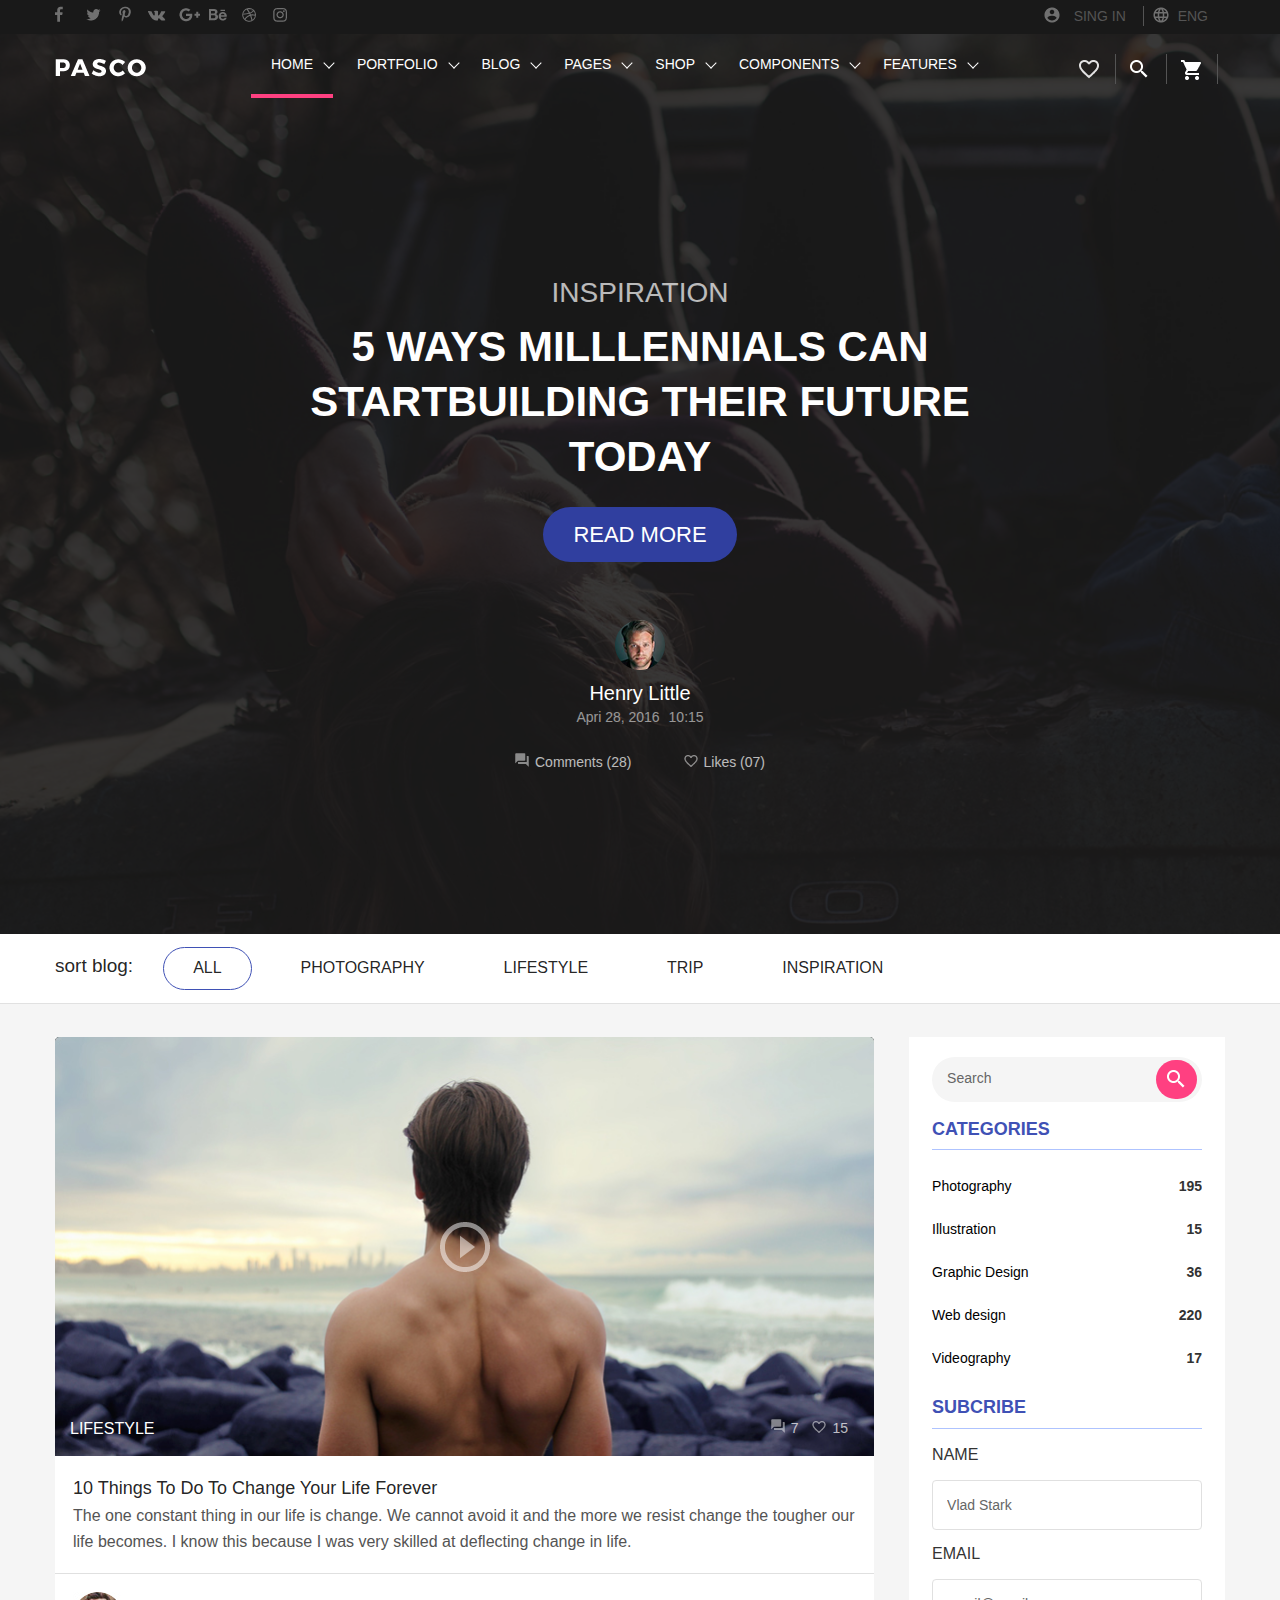
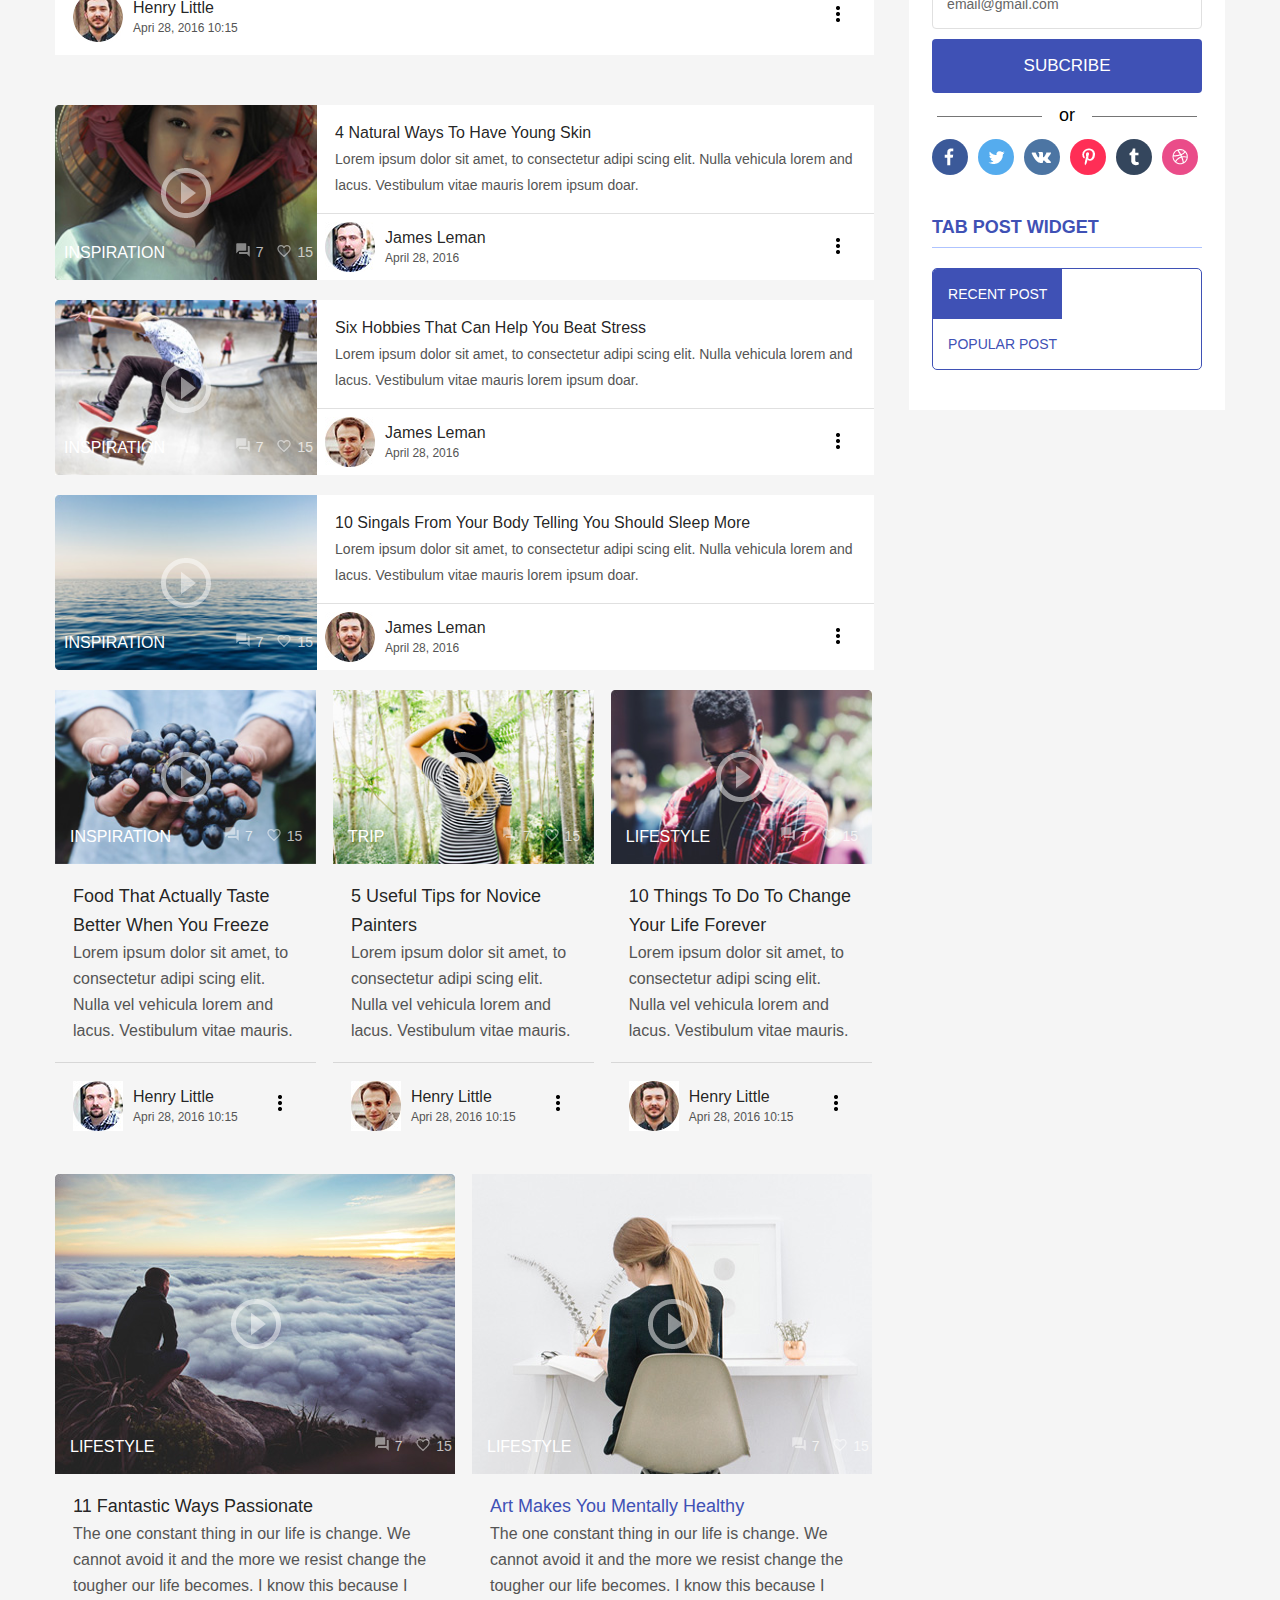
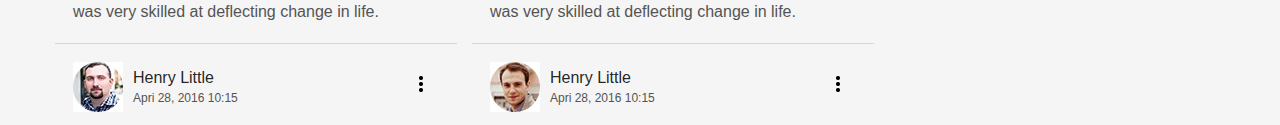
==== commit 625310b2: "sectionLeft" ====
--- a/docs/index.html
+++ b/docs/index.html
@@ -399,6 +399,22 @@
 							<button type="submit" class="nav-btn">subcribe</button>
 						</form>
 					</ul>
+					<div class="or">
+						<p class="main__or">or</p>
+					</div>
+					<ul class="Social">
+						<li class="Social__item"><a href="#" class="Social__link Social__link--fb"></a></li>
+						<li class="Social__item"><a href="#" class="Social__link Social__link--tw"></a></li>
+						<li class="Social__item"><a href="#" class="Social__link Social__link--vk"></a></li>
+						<li class="Social__item"><a href="#" class="Social__link Social__link--pp"></a></li>
+						<li class="Social__item"><a href="#" class="Social__link Social__link--toc"></a></li>
+						<li class="Social__item"><a href="" class="Social__link Social__link--drib"></a></li>
+					</ul>
+					<h2 class="nav__title">tab post widget</h2>
+					<div class="switchLeft">
+						<div class="switch-btn switch-btn--left"><a href="#">recent post</a></div>
+						<div class="switch-btn switch-btn--right"><a href="#">popular post</a></div>
+					</div>
 				</aside>
 			</div>
 		</div>
--- a/docs/css/main.min.css
+++ b/docs/css/main.min.css
@@ -1 +1 @@
-@font-face{font-family:roboto-example;font-weight:400;font-style:normal;src:url(../fonts/RobotoRegular/RobotoRegular.eot);src:url(../fonts/RobotoRegular/RobotoRegular.eot?#iefix) format("embedded-opentype"),url(../fonts/RobotoRegular/RobotoRegular.woff) format("woff"),url(../fonts/RobotoRegular/RobotoRegular.ttf) format("truetype")}@font-face{font-family:roboto-example;font-weight:700;font-style:normal;src:url(../fonts/RobotoBold/RobotoBold.eot);src:url(../fonts/RobotoBold/RobotoBold.eot?#iefix) format("embedded-opentype"),url(../fonts/RobotoBold/RobotoBold.woff) format("woff"),url(../fonts/RobotoBold/RobotoBold.ttf) format("truetype")}html{font-family:sans-serif;-ms-text-size-adjust:100%;-webkit-text-size-adjust:100%}body{margin:0}article,aside,details,figcaption,figure,footer,header,hgroup,main,menu,nav,section,summary{display:block}audio,canvas,progress,video{display:inline-block;vertical-align:baseline}audio:not([controls]){display:none;height:0}[hidden],template{display:none}a{background-color:transparent}a:active,a:hover{outline:0}abbr[title]{border-bottom:1px dotted}b,strong{font-weight:700}dfn{font-style:italic}h1{font-size:2em;margin:.67em 0}mark{background:#ff0;color:#000}small{font-size:80%}sub,sup{font-size:75%;line-height:0;position:relative;vertical-align:baseline}sup{top:-.5em}sub{bottom:-.25em}img{border:0}svg:not(:root){overflow:hidden}figure{margin:1em 40px}hr{-webkit-box-sizing:content-box;box-sizing:content-box;height:0}pre{overflow:auto}code,kbd,pre,samp{font-family:monospace,monospace;font-size:1em}button,input,optgroup,select,textarea{color:inherit;font:inherit;margin:0}button{overflow:visible}button,select{text-transform:none}button,html input[type=button],input[type=reset],input[type=submit]{-webkit-appearance:button;cursor:pointer}button[disabled],html input[disabled]{cursor:default}button::-moz-focus-inner,input::-moz-focus-inner{border:0;padding:0}input{line-height:normal}input[type=checkbox],input[type=radio]{-webkit-box-sizing:border-box;box-sizing:border-box;padding:0}input[type=number]::-webkit-inner-spin-button,input[type=number]::-webkit-outer-spin-button{height:auto}input[type=search]{-webkit-appearance:textfield;-webkit-box-sizing:content-box;box-sizing:content-box}input[type=search]::-webkit-search-cancel-button,input[type=search]::-webkit-search-decoration{-webkit-appearance:none}fieldset{border:1px solid silver;margin:0 2px;padding:.35em .625em .75em}legend{border:0;padding:0}textarea{overflow:auto}optgroup{font-weight:700}table{border-collapse:collapse;border-spacing:0}td,th{padding:0}*{-webkit-box-sizing:border-box;box-sizing:border-box}:after,:before{-webkit-box-sizing:border-box;box-sizing:border-box}html{font-size:10px;-webkit-tap-highlight-color:transparent}body{font-family:"Helvetica Neue",Helvetica,Arial,sans-serif;font-size:14px;line-height:1.42857143;color:#333;background-color:#fff}button,input,select,textarea{font-family:inherit;font-size:inherit;line-height:inherit}a{color:#337ab7;text-decoration:none}a:focus,a:hover{color:#23527c;text-decoration:underline}a:focus{outline:5px auto -webkit-focus-ring-color;outline-offset:-2px}figure{margin:0}img{vertical-align:middle}.img-responsive{display:block;max-width:100%;height:auto}.img-rounded{-webkit-border-radius:6px;border-radius:6px}.img-thumbnail{padding:4px;line-height:1.42857143;background-color:#fff;border:1px solid #ddd;-webkit-border-radius:4px;border-radius:4px;-webkit-transition:all .2s ease-in-out;transition:all .2s ease-in-out;display:inline-block;max-width:100%;height:auto}.img-circle{-webkit-border-radius:50%;border-radius:50%}hr{margin-top:20px;margin-bottom:20px;border:0;border-top:1px solid #eee}.sr-only{position:absolute;width:1px;height:1px;margin:-1px;padding:0;overflow:hidden;clip:rect(0,0,0,0);border:0}.sr-only-focusable:active,.sr-only-focusable:focus{position:static;width:auto;height:auto;margin:0;overflow:visible;clip:auto}[role=button]{cursor:pointer}.container{margin-right:auto;margin-left:auto;padding-left:15px;padding-right:15px}@media (min-width:768px){.container{width:750px}}@media (min-width:992px){.container{width:970px}}@media (min-width:1200px){.container{width:1170px}}.container-fluid{margin-right:auto;margin-left:auto;padding-left:15px;padding-right:15px}.row{margin-left:-15px;margin-right:-15px}.col-lg-1,.col-lg-10,.col-lg-11,.col-lg-12,.col-lg-2,.col-lg-3,.col-lg-4,.col-lg-5,.col-lg-6,.col-lg-7,.col-lg-8,.col-lg-9,.col-md-1,.col-md-10,.col-md-11,.col-md-12,.col-md-2,.col-md-3,.col-md-4,.col-md-5,.col-md-6,.col-md-7,.col-md-8,.col-md-9,.col-sm-1,.col-sm-10,.col-sm-11,.col-sm-12,.col-sm-2,.col-sm-3,.col-sm-4,.col-sm-5,.col-sm-6,.col-sm-7,.col-sm-8,.col-sm-9,.col-xs-1,.col-xs-10,.col-xs-11,.col-xs-12,.col-xs-2,.col-xs-3,.col-xs-4,.col-xs-5,.col-xs-6,.col-xs-7,.col-xs-8,.col-xs-9{position:relative;min-height:1px;padding-left:15px;padding-right:15px}.col-xs-1,.col-xs-10,.col-xs-11,.col-xs-12,.col-xs-2,.col-xs-3,.col-xs-4,.col-xs-5,.col-xs-6,.col-xs-7,.col-xs-8,.col-xs-9{float:left}.col-xs-12{width:100%}.col-xs-11{width:91.66666667%}.col-xs-10{width:83.33333333%}.col-xs-9{width:75%}.col-xs-8{width:66.66666667%}.col-xs-7{width:58.33333333%}.col-xs-6{width:50%}.col-xs-5{width:41.66666667%}.col-xs-4{width:33.33333333%}.col-xs-3{width:25%}.col-xs-2{width:16.66666667%}.col-xs-1{width:8.33333333%}.col-xs-pull-12{right:100%}.col-xs-pull-11{right:91.66666667%}.col-xs-pull-10{right:83.33333333%}.col-xs-pull-9{right:75%}.col-xs-pull-8{right:66.66666667%}.col-xs-pull-7{right:58.33333333%}.col-xs-pull-6{right:50%}.col-xs-pull-5{right:41.66666667%}.col-xs-pull-4{right:33.33333333%}.col-xs-pull-3{right:25%}.col-xs-pull-2{right:16.66666667%}.col-xs-pull-1{right:8.33333333%}.col-xs-pull-0{right:auto}.col-xs-push-12{left:100%}.col-xs-push-11{left:91.66666667%}.col-xs-push-10{left:83.33333333%}.col-xs-push-9{left:75%}.col-xs-push-8{left:66.66666667%}.col-xs-push-7{left:58.33333333%}.col-xs-push-6{left:50%}.col-xs-push-5{left:41.66666667%}.col-xs-push-4{left:33.33333333%}.col-xs-push-3{left:25%}.col-xs-push-2{left:16.66666667%}.col-xs-push-1{left:8.33333333%}.col-xs-push-0{left:auto}.col-xs-offset-12{margin-left:100%}.col-xs-offset-11{margin-left:91.66666667%}.col-xs-offset-10{margin-left:83.33333333%}.col-xs-offset-9{margin-left:75%}.col-xs-offset-8{margin-left:66.66666667%}.col-xs-offset-7{margin-left:58.33333333%}.col-xs-offset-6{margin-left:50%}.col-xs-offset-5{margin-left:41.66666667%}.col-xs-offset-4{margin-left:33.33333333%}.col-xs-offset-3{margin-left:25%}.col-xs-offset-2{margin-left:16.66666667%}.col-xs-offset-1{margin-left:8.33333333%}.col-xs-offset-0{margin-left:0}@media (min-width:768px){.col-sm-1,.col-sm-10,.col-sm-11,.col-sm-12,.col-sm-2,.col-sm-3,.col-sm-4,.col-sm-5,.col-sm-6,.col-sm-7,.col-sm-8,.col-sm-9{float:left}.col-sm-12{width:100%}.col-sm-11{width:91.66666667%}.col-sm-10{width:83.33333333%}.col-sm-9{width:75%}.col-sm-8{width:66.66666667%}.col-sm-7{width:58.33333333%}.col-sm-6{width:50%}.col-sm-5{width:41.66666667%}.col-sm-4{width:33.33333333%}.col-sm-3{width:25%}.col-sm-2{width:16.66666667%}.col-sm-1{width:8.33333333%}.col-sm-pull-12{right:100%}.col-sm-pull-11{right:91.66666667%}.col-sm-pull-10{right:83.33333333%}.col-sm-pull-9{right:75%}.col-sm-pull-8{right:66.66666667%}.col-sm-pull-7{right:58.33333333%}.col-sm-pull-6{right:50%}.col-sm-pull-5{right:41.66666667%}.col-sm-pull-4{right:33.33333333%}.col-sm-pull-3{right:25%}.col-sm-pull-2{right:16.66666667%}.col-sm-pull-1{right:8.33333333%}.col-sm-pull-0{right:auto}.col-sm-push-12{left:100%}.col-sm-push-11{left:91.66666667%}.col-sm-push-10{left:83.33333333%}.col-sm-push-9{left:75%}.col-sm-push-8{left:66.66666667%}.col-sm-push-7{left:58.33333333%}.col-sm-push-6{left:50%}.col-sm-push-5{left:41.66666667%}.col-sm-push-4{left:33.33333333%}.col-sm-push-3{left:25%}.col-sm-push-2{left:16.66666667%}.col-sm-push-1{left:8.33333333%}.col-sm-push-0{left:auto}.col-sm-offset-12{margin-left:100%}.col-sm-offset-11{margin-left:91.66666667%}.col-sm-offset-10{margin-left:83.33333333%}.col-sm-offset-9{margin-left:75%}.col-sm-offset-8{margin-left:66.66666667%}.col-sm-offset-7{margin-left:58.33333333%}.col-sm-offset-6{margin-left:50%}.col-sm-offset-5{margin-left:41.66666667%}.col-sm-offset-4{margin-left:33.33333333%}.col-sm-offset-3{margin-left:25%}.col-sm-offset-2{margin-left:16.66666667%}.col-sm-offset-1{margin-left:8.33333333%}.col-sm-offset-0{margin-left:0}}@media (min-width:992px){.col-md-1,.col-md-10,.col-md-11,.col-md-12,.col-md-2,.col-md-3,.col-md-4,.col-md-5,.col-md-6,.col-md-7,.col-md-8,.col-md-9{float:left}.col-md-12{width:100%}.col-md-11{width:91.66666667%}.col-md-10{width:83.33333333%}.col-md-9{width:75%}.col-md-8{width:66.66666667%}.col-md-7{width:58.33333333%}.col-md-6{width:50%}.col-md-5{width:41.66666667%}.col-md-4{width:33.33333333%}.col-md-3{width:25%}.col-md-2{width:16.66666667%}.col-md-1{width:8.33333333%}.col-md-pull-12{right:100%}.col-md-pull-11{right:91.66666667%}.col-md-pull-10{right:83.33333333%}.col-md-pull-9{right:75%}.col-md-pull-8{right:66.66666667%}.col-md-pull-7{right:58.33333333%}.col-md-pull-6{right:50%}.col-md-pull-5{right:41.66666667%}.col-md-pull-4{right:33.33333333%}.col-md-pull-3{right:25%}.col-md-pull-2{right:16.66666667%}.col-md-pull-1{right:8.33333333%}.col-md-pull-0{right:auto}.col-md-push-12{left:100%}.col-md-push-11{left:91.66666667%}.col-md-push-10{left:83.33333333%}.col-md-push-9{left:75%}.col-md-push-8{left:66.66666667%}.col-md-push-7{left:58.33333333%}.col-md-push-6{left:50%}.col-md-push-5{left:41.66666667%}.col-md-push-4{left:33.33333333%}.col-md-push-3{left:25%}.col-md-push-2{left:16.66666667%}.col-md-push-1{left:8.33333333%}.col-md-push-0{left:auto}.col-md-offset-12{margin-left:100%}.col-md-offset-11{margin-left:91.66666667%}.col-md-offset-10{margin-left:83.33333333%}.col-md-offset-9{margin-left:75%}.col-md-offset-8{margin-left:66.66666667%}.col-md-offset-7{margin-left:58.33333333%}.col-md-offset-6{margin-left:50%}.col-md-offset-5{margin-left:41.66666667%}.col-md-offset-4{margin-left:33.33333333%}.col-md-offset-3{margin-left:25%}.col-md-offset-2{margin-left:16.66666667%}.col-md-offset-1{margin-left:8.33333333%}.col-md-offset-0{margin-left:0}}@media (min-width:1200px){.col-lg-1,.col-lg-10,.col-lg-11,.col-lg-12,.col-lg-2,.col-lg-3,.col-lg-4,.col-lg-5,.col-lg-6,.col-lg-7,.col-lg-8,.col-lg-9{float:left}.col-lg-12{width:100%}.col-lg-11{width:91.66666667%}.col-lg-10{width:83.33333333%}.col-lg-9{width:75%}.col-lg-8{width:66.66666667%}.col-lg-7{width:58.33333333%}.col-lg-6{width:50%}.col-lg-5{width:41.66666667%}.col-lg-4{width:33.33333333%}.col-lg-3{width:25%}.col-lg-2{width:16.66666667%}.col-lg-1{width:8.33333333%}.col-lg-pull-12{right:100%}.col-lg-pull-11{right:91.66666667%}.col-lg-pull-10{right:83.33333333%}.col-lg-pull-9{right:75%}.col-lg-pull-8{right:66.66666667%}.col-lg-pull-7{right:58.33333333%}.col-lg-pull-6{right:50%}.col-lg-pull-5{right:41.66666667%}.col-lg-pull-4{right:33.33333333%}.col-lg-pull-3{right:25%}.col-lg-pull-2{right:16.66666667%}.col-lg-pull-1{right:8.33333333%}.col-lg-pull-0{right:auto}.col-lg-push-12{left:100%}.col-lg-push-11{left:91.66666667%}.col-lg-push-10{left:83.33333333%}.col-lg-push-9{left:75%}.col-lg-push-8{left:66.66666667%}.col-lg-push-7{left:58.33333333%}.col-lg-push-6{left:50%}.col-lg-push-5{left:41.66666667%}.col-lg-push-4{left:33.33333333%}.col-lg-push-3{left:25%}.col-lg-push-2{left:16.66666667%}.col-lg-push-1{left:8.33333333%}.col-lg-push-0{left:auto}.col-lg-offset-12{margin-left:100%}.col-lg-offset-11{margin-left:91.66666667%}.col-lg-offset-10{margin-left:83.33333333%}.col-lg-offset-9{margin-left:75%}.col-lg-offset-8{margin-left:66.66666667%}.col-lg-offset-7{margin-left:58.33333333%}.col-lg-offset-6{margin-left:50%}.col-lg-offset-5{margin-left:41.66666667%}.col-lg-offset-4{margin-left:33.33333333%}.col-lg-offset-3{margin-left:25%}.col-lg-offset-2{margin-left:16.66666667%}.col-lg-offset-1{margin-left:8.33333333%}.col-lg-offset-0{margin-left:0}}.clearfix:after,.clearfix:before,.container-fluid:after,.container-fluid:before,.container:after,.container:before,.row:after,.row:before{content:" ";display:table}.clearfix:after,.container-fluid:after,.container:after,.row:after{clear:both}.center-block{display:block;margin-left:auto;margin-right:auto}.pull-right{float:right!important}.pull-left{float:left!important}.hide{display:none!important}.show{display:block!important}.invisible{visibility:hidden}.text-hide{font:0/0 a;color:transparent;text-shadow:none;background-color:transparent;border:0}.hidden{display:none!important}.affix{position:fixed}@-ms-viewport{width:device-width}.visible-lg,.visible-md,.visible-sm,.visible-xs{display:none!important}.visible-lg-block,.visible-lg-inline,.visible-lg-inline-block,.visible-md-block,.visible-md-inline,.visible-md-inline-block,.visible-sm-block,.visible-sm-inline,.visible-sm-inline-block,.visible-xs-block,.visible-xs-inline,.visible-xs-inline-block{display:none!important}@media (max-width:767px){.visible-xs{display:block!important}table.visible-xs{display:table!important}tr.visible-xs{display:table-row!important}td.visible-xs,th.visible-xs{display:table-cell!important}}@media (max-width:767px){.visible-xs-block{display:block!important}}@media (max-width:767px){.visible-xs-inline{display:inline!important}}@media (max-width:767px){.visible-xs-inline-block{display:inline-block!important}}@media (min-width:768px) and (max-width:991px){.visible-sm{display:block!important}table.visible-sm{display:table!important}tr.visible-sm{display:table-row!important}td.visible-sm,th.visible-sm{display:table-cell!important}}@media (min-width:768px) and (max-width:991px){.visible-sm-block{display:block!important}}@media (min-width:768px) and (max-width:991px){.visible-sm-inline{display:inline!important}}@media (min-width:768px) and (max-width:991px){.visible-sm-inline-block{display:inline-block!important}}@media (min-width:992px) and (max-width:1199px){.visible-md{display:block!important}table.visible-md{display:table!important}tr.visible-md{display:table-row!important}td.visible-md,th.visible-md{display:table-cell!important}}@media (min-width:992px) and (max-width:1199px){.visible-md-block{display:block!important}}@media (min-width:992px) and (max-width:1199px){.visible-md-inline{display:inline!important}}@media (min-width:992px) and (max-width:1199px){.visible-md-inline-block{display:inline-block!important}}@media (min-width:1200px){.visible-lg{display:block!important}table.visible-lg{display:table!important}tr.visible-lg{display:table-row!important}td.visible-lg,th.visible-lg{display:table-cell!important}}@media (min-width:1200px){.visible-lg-block{display:block!important}}@media (min-width:1200px){.visible-lg-inline{display:inline!important}}@media (min-width:1200px){.visible-lg-inline-block{display:inline-block!important}}@media (max-width:767px){.hidden-xs{display:none!important}}@media (min-width:768px) and (max-width:991px){.hidden-sm{display:none!important}}@media (min-width:992px) and (max-width:1199px){.hidden-md{display:none!important}}@media (min-width:1200px){.hidden-lg{display:none!important}}.visible-print{display:none!important}@media print{.visible-print{display:block!important}table.visible-print{display:table!important}tr.visible-print{display:table-row!important}td.visible-print,th.visible-print{display:table-cell!important}}.visible-print-block{display:none!important}@media print{.visible-print-block{display:block!important}}.visible-print-inline{display:none!important}@media print{.visible-print-inline{display:inline!important}}.visible-print-inline-block{display:none!important}@media print{.visible-print-inline-block{display:inline-block!important}}@media print{.hidden-print{display:none!important}}*{-webkit-box-sizing:border-box;box-sizing:border-box}::-webkit-input-placeholder{color:#666;opacity:1}:-moz-placeholder{color:#666;opacity:1}::-moz-placeholder{color:#666;opacity:1}:-ms-input-placeholder{color:#666;opacity:1}body input:focus:required:invalid,body textarea:focus:required:invalid{color:#666}body input:required:valid,body textarea:required:valid{color:#666}body,html{height:100%}ul{margin:0;padding:0;list-style:none}body{font-size:16px;min-width:320px;position:relative;line-height:1.75;font-family:roboto-example,sans-serif;overflow-x:hidden;opacity:1}.clearfix:after{content:"";display:table;clear:both}.img-responsive{display:block;max-width:100%;height:auto}.wrapper{max-width:1170px;margin:0 auto;width:100%;overflow:hidden;position:relative}.head-main{background:url(../img/bg-main.jpg) 0 0 no-repeat;background-size:cover;position:relative;height:100vh}.dark{position:absolute;top:0;left:0;bottom:0;right:0;background:rgba(22,22,22,.85)}.top-list{margin:0;padding:0;float:left;list-style:none}.top-line{padding:6px 0;background:#191919}.top-list__item{display:inline-block;margin-right:5px}.top-list__list{display:block;width:22px;height:17px;background:url(../img/icon.png) no-repeat}.top-list__list--fb{background-position:0 0}.top-list__list--tw{background-position:-23px 0}.top-list__list--p{background-position:-50px 0}.top-list__list--vk{background-position:-78px 0}.top-list__list--gg{background-position:-109px 0}.top-list__list--bb{background-position:-145px 0}.top-list__list--row{background-position:-175px 0}.top-list__list--inst{background-position:-203px 0}.login{float:right}.login a{color:#545454;text-decoration:none;-webkit-transition:all .5s;transition:all .5s}.login a:hover{color:#fff}.lang__link,.login__link{padding:0 17px;display:inline-block;text-transform:uppercase;padding-left:30px;position:relative}.login__link{border-right:1px solid #545454}.login__link:before{content:"";position:absolute;width:18px;height:18px;top:50%;-webkit-transform:translateY(-50%);-ms-transform:translateY(-50%);transform:translateY(-50%);left:0;background:url(../img/icon/account_circle.png) 0 0 no-repeat}.lang__link:before{content:"";position:absolute;width:18px;height:18px;top:50%;-webkit-transform:translateY(-50%);-ms-transform:translateY(-50%);transform:translateY(-50%);left:5px;background:url(../img/icon/language.png) 0 0 no-repeat}.logo-wrap{float:left;margin-right:105px;padding:25px 0}.logo{padding:20px 0}.mnu{display:inline-block;width:100%;max-width:800px}.mnu__item{display:inline-block}.mnu__link{display:block;text-transform:uppercase;padding:20px 20px;text-decoration:none;color:#fff;-webkit-transition:all .2s;transition:all .2s;border-bottom:4px solid transparent;position:relative}.mnu__link:hover{border-bottom:4px solid #ff4081;text-decoration:none;color:#fff}.mnu__link:after{content:"";position:absolute;width:8px;height:8px;border-bottom:1px solid #fff;border-right:1px solid #fff;top:42%;-webkit-transform:translateY(-50%);-ms-transform:translateY(-50%);transform:translateY(-50%);right:0;-webkit-transform:rotate(45deg);-ms-transform:rotate(45deg);transform:rotate(45deg)}.mnu__item--active a{border-bottom:4px solid #ff4081}.icon{float:right}.icon li{display:inline-block;padding:20px 0}.icon__link{width:40px;height:30px;display:block;border-right:1px solid #545454;margin-right:7px;background:url(../img/icon/split.png) 0 0 no-repeat}.icon__link--Search{background-position:-18px -15px}.icon__link--heart{background-position:-80px -15px}.icon__link--basket{background-position:-80px -75px}.header-line{margin-bottom:170px}.header__content{text-align:center;max-width:818px;width:100%;margin:0 auto}.header__text{text-transform:uppercase;color:#fff;font-size:28px;line-height:27px;opacity:.7}.header__title{text-transform:uppercase;color:#fff;margin-top:13px;font-size:42px;line-height:55px;padding:0 25px;margin-bottom:35px}.btn{padding:15px 30px;text-transform:uppercase;text-decoration:none;font-size:22px;color:#fff;-webkit-border-radius:35px;border-radius:35px}.btn:hover{text-decoration:none;color:#fff}.btn:focus{text-decoration:none}.btn-head{background:#303f9f}.people-wrap{width:100%;max-width:250px;margin:70px auto 0;text-align:center}.people__name{color:#fff;margin-top:10px;font-size:20px;line-height:27px}.people__date{margin-right:5px;color:#fff;opacity:.54}.people__time{color:#fff;opacity:.54}.people__data-wrap{margin-bottom:25px}.people__com{display:inline-block;padding-left:20px;color:#fff;-webkit-transition:all .5s;transition:all .5s;opacity:.7;position:relative;float:left}.people__com:hover{text-decoration:none;color:#fff;opacity:1}.people__com:focus{text-decoration:none}.people__com:before{content:"";position:absolute;width:18px;height:18px;background:url(../img/forum.png) 0 0 no-repeat;top:50%;-webkit-transform:translateY(-50%);-ms-transform:translateY(-50%);transform:translateY(-50%);left:0}.people__like{display:inline-block;padding-left:20px;color:#fff;opacity:.7;-webkit-transition:all .5s;transition:all .5s;position:relative;float:right}.people__like:hover{text-decoration:none;color:#fff;opacity:1}.people__like:focus{text-decoration:none}.people__like:before{content:"";position:absolute;width:18px;height:18px;background:url(../img/favorite_border.png) 0 0 no-repeat;top:60%;-webkit-transform:translateY(-50%);-ms-transform:translateY(-50%);transform:translateY(-50%);left:0}@font-face{font-family:roboto-example;font-weight:400;font-style:normal;src:url(../fonts/RobotoRegular/RobotoRegular.eot);src:url(../fonts/RobotoRegular/RobotoRegular.eot?#iefix) format("embedded-opentype"),url(../fonts/RobotoRegular/RobotoRegular.woff) format("woff"),url(../fonts/RobotoRegular/RobotoRegular.ttf) format("truetype")}@font-face{font-family:roboto-example;font-weight:700;font-style:normal;src:url(../fonts/RobotoBold/RobotoBold.eot);src:url(../fonts/RobotoBold/RobotoBold.eot?#iefix) format("embedded-opentype"),url(../fonts/RobotoBold/RobotoBold.woff) format("woff"),url(../fonts/RobotoBold/RobotoBold.ttf) format("truetype")}html{font-family:sans-serif;-ms-text-size-adjust:100%;-webkit-text-size-adjust:100%}body{margin:0}article,aside,details,figcaption,figure,footer,header,hgroup,main,menu,nav,section,summary{display:block}audio,canvas,progress,video{display:inline-block;vertical-align:baseline}audio:not([controls]){display:none;height:0}[hidden],template{display:none}a{background-color:transparent}a:active,a:hover{outline:0}abbr[title]{border-bottom:1px dotted}b,strong{font-weight:700}dfn{font-style:italic}h1{font-size:2em;margin:.67em 0}mark{background:#ff0;color:#000}small{font-size:80%}sub,sup{font-size:75%;line-height:0;position:relative;vertical-align:baseline}sup{top:-.5em}sub{bottom:-.25em}img{border:0}svg:not(:root){overflow:hidden}figure{margin:1em 40px}hr{-webkit-box-sizing:content-box;box-sizing:content-box;height:0}pre{overflow:auto}code,kbd,pre,samp{font-family:monospace,monospace;font-size:1em}button,input,optgroup,select,textarea{color:inherit;font:inherit;margin:0}button{overflow:visible}button,select{text-transform:none}button,html input[type=button],input[type=reset],input[type=submit]{-webkit-appearance:button;cursor:pointer}button[disabled],html input[disabled]{cursor:default}button::-moz-focus-inner,input::-moz-focus-inner{border:0;padding:0}input{line-height:normal}input[type=checkbox],input[type=radio]{-webkit-box-sizing:border-box;box-sizing:border-box;padding:0}input[type=number]::-webkit-inner-spin-button,input[type=number]::-webkit-outer-spin-button{height:auto}input[type=search]{-webkit-appearance:textfield;-webkit-box-sizing:content-box;box-sizing:content-box}input[type=search]::-webkit-search-cancel-button,input[type=search]::-webkit-search-decoration{-webkit-appearance:none}fieldset{border:1px solid silver;margin:0 2px;padding:.35em .625em .75em}legend{border:0;padding:0}textarea{overflow:auto}optgroup{font-weight:700}table{border-collapse:collapse;border-spacing:0}td,th{padding:0}*{-webkit-box-sizing:border-box;box-sizing:border-box}:after,:before{-webkit-box-sizing:border-box;box-sizing:border-box}html{font-size:10px;-webkit-tap-highlight-color:transparent}body{font-family:"Helvetica Neue",Helvetica,Arial,sans-serif;font-size:14px;line-height:1.42857143;color:#333;background-color:#fff}button,input,select,textarea{font-family:inherit;font-size:inherit;line-height:inherit}a{color:#337ab7;text-decoration:none}a:focus,a:hover{color:#23527c;text-decoration:underline}a:focus{outline:5px auto -webkit-focus-ring-color;outline-offset:-2px}figure{margin:0}img{vertical-align:middle}.img-responsive{display:block;max-width:100%;height:auto}.img-rounded{-webkit-border-radius:6px;border-radius:6px}.img-thumbnail{padding:4px;line-height:1.42857143;background-color:#fff;border:1px solid #ddd;-webkit-border-radius:4px;border-radius:4px;-webkit-transition:all .2s ease-in-out;transition:all .2s ease-in-out;display:inline-block;max-width:100%;height:auto}.img-circle{-webkit-border-radius:50%;border-radius:50%}hr{margin-top:20px;margin-bottom:20px;border:0;border-top:1px solid #eee}.sr-only{position:absolute;width:1px;height:1px;margin:-1px;padding:0;overflow:hidden;clip:rect(0,0,0,0);border:0}.sr-only-focusable:active,.sr-only-focusable:focus{position:static;width:auto;height:auto;margin:0;overflow:visible;clip:auto}[role=button]{cursor:pointer}.container{margin-right:auto;margin-left:auto;padding-left:15px;padding-right:15px}@media (min-width:768px){.container{width:750px}}@media (min-width:992px){.container{width:970px}}@media (min-width:1200px){.container{width:1170px}}.container-fluid{margin-right:auto;margin-left:auto;padding-left:15px;padding-right:15px}.row{margin-left:-15px;margin-right:-15px}.col-lg-1,.col-lg-10,.col-lg-11,.col-lg-12,.col-lg-2,.col-lg-3,.col-lg-4,.col-lg-5,.col-lg-6,.col-lg-7,.col-lg-8,.col-lg-9,.col-md-1,.col-md-10,.col-md-11,.col-md-12,.col-md-2,.col-md-3,.col-md-4,.col-md-5,.col-md-6,.col-md-7,.col-md-8,.col-md-9,.col-sm-1,.col-sm-10,.col-sm-11,.col-sm-12,.col-sm-2,.col-sm-3,.col-sm-4,.col-sm-5,.col-sm-6,.col-sm-7,.col-sm-8,.col-sm-9,.col-xs-1,.col-xs-10,.col-xs-11,.col-xs-12,.col-xs-2,.col-xs-3,.col-xs-4,.col-xs-5,.col-xs-6,.col-xs-7,.col-xs-8,.col-xs-9{position:relative;min-height:1px;padding-left:15px;padding-right:15px}.col-xs-1,.col-xs-10,.col-xs-11,.col-xs-12,.col-xs-2,.col-xs-3,.col-xs-4,.col-xs-5,.col-xs-6,.col-xs-7,.col-xs-8,.col-xs-9{float:left}.col-xs-12{width:100%}.col-xs-11{width:91.66666667%}.col-xs-10{width:83.33333333%}.col-xs-9{width:75%}.col-xs-8{width:66.66666667%}.col-xs-7{width:58.33333333%}.col-xs-6{width:50%}.col-xs-5{width:41.66666667%}.col-xs-4{width:33.33333333%}.col-xs-3{width:25%}.col-xs-2{width:16.66666667%}.col-xs-1{width:8.33333333%}.col-xs-pull-12{right:100%}.col-xs-pull-11{right:91.66666667%}.col-xs-pull-10{right:83.33333333%}.col-xs-pull-9{right:75%}.col-xs-pull-8{right:66.66666667%}.col-xs-pull-7{right:58.33333333%}.col-xs-pull-6{right:50%}.col-xs-pull-5{right:41.66666667%}.col-xs-pull-4{right:33.33333333%}.col-xs-pull-3{right:25%}.col-xs-pull-2{right:16.66666667%}.col-xs-pull-1{right:8.33333333%}.col-xs-pull-0{right:auto}.col-xs-push-12{left:100%}.col-xs-push-11{left:91.66666667%}.col-xs-push-10{left:83.33333333%}.col-xs-push-9{left:75%}.col-xs-push-8{left:66.66666667%}.col-xs-push-7{left:58.33333333%}.col-xs-push-6{left:50%}.col-xs-push-5{left:41.66666667%}.col-xs-push-4{left:33.33333333%}.col-xs-push-3{left:25%}.col-xs-push-2{left:16.66666667%}.col-xs-push-1{left:8.33333333%}.col-xs-push-0{left:auto}.col-xs-offset-12{margin-left:100%}.col-xs-offset-11{margin-left:91.66666667%}.col-xs-offset-10{margin-left:83.33333333%}.col-xs-offset-9{margin-left:75%}.col-xs-offset-8{margin-left:66.66666667%}.col-xs-offset-7{margin-left:58.33333333%}.col-xs-offset-6{margin-left:50%}.col-xs-offset-5{margin-left:41.66666667%}.col-xs-offset-4{margin-left:33.33333333%}.col-xs-offset-3{margin-left:25%}.col-xs-offset-2{margin-left:16.66666667%}.col-xs-offset-1{margin-left:8.33333333%}.col-xs-offset-0{margin-left:0}@media (min-width:768px){.col-sm-1,.col-sm-10,.col-sm-11,.col-sm-12,.col-sm-2,.col-sm-3,.col-sm-4,.col-sm-5,.col-sm-6,.col-sm-7,.col-sm-8,.col-sm-9{float:left}.col-sm-12{width:100%}.col-sm-11{width:91.66666667%}.col-sm-10{width:83.33333333%}.col-sm-9{width:75%}.col-sm-8{width:66.66666667%}.col-sm-7{width:58.33333333%}.col-sm-6{width:50%}.col-sm-5{width:41.66666667%}.col-sm-4{width:33.33333333%}.col-sm-3{width:25%}.col-sm-2{width:16.66666667%}.col-sm-1{width:8.33333333%}.col-sm-pull-12{right:100%}.col-sm-pull-11{right:91.66666667%}.col-sm-pull-10{right:83.33333333%}.col-sm-pull-9{right:75%}.col-sm-pull-8{right:66.66666667%}.col-sm-pull-7{right:58.33333333%}.col-sm-pull-6{right:50%}.col-sm-pull-5{right:41.66666667%}.col-sm-pull-4{right:33.33333333%}.col-sm-pull-3{right:25%}.col-sm-pull-2{right:16.66666667%}.col-sm-pull-1{right:8.33333333%}.col-sm-pull-0{right:auto}.col-sm-push-12{left:100%}.col-sm-push-11{left:91.66666667%}.col-sm-push-10{left:83.33333333%}.col-sm-push-9{left:75%}.col-sm-push-8{left:66.66666667%}.col-sm-push-7{left:58.33333333%}.col-sm-push-6{left:50%}.col-sm-push-5{left:41.66666667%}.col-sm-push-4{left:33.33333333%}.col-sm-push-3{left:25%}.col-sm-push-2{left:16.66666667%}.col-sm-push-1{left:8.33333333%}.col-sm-push-0{left:auto}.col-sm-offset-12{margin-left:100%}.col-sm-offset-11{margin-left:91.66666667%}.col-sm-offset-10{margin-left:83.33333333%}.col-sm-offset-9{margin-left:75%}.col-sm-offset-8{margin-left:66.66666667%}.col-sm-offset-7{margin-left:58.33333333%}.col-sm-offset-6{margin-left:50%}.col-sm-offset-5{margin-left:41.66666667%}.col-sm-offset-4{margin-left:33.33333333%}.col-sm-offset-3{margin-left:25%}.col-sm-offset-2{margin-left:16.66666667%}.col-sm-offset-1{margin-left:8.33333333%}.col-sm-offset-0{margin-left:0}}@media (min-width:992px){.col-md-1,.col-md-10,.col-md-11,.col-md-12,.col-md-2,.col-md-3,.col-md-4,.col-md-5,.col-md-6,.col-md-7,.col-md-8,.col-md-9{float:left}.col-md-12{width:100%}.col-md-11{width:91.66666667%}.col-md-10{width:83.33333333%}.col-md-9{width:75%}.col-md-8{width:66.66666667%}.col-md-7{width:58.33333333%}.col-md-6{width:50%}.col-md-5{width:41.66666667%}.col-md-4{width:33.33333333%}.col-md-3{width:25%}.col-md-2{width:16.66666667%}.col-md-1{width:8.33333333%}.col-md-pull-12{right:100%}.col-md-pull-11{right:91.66666667%}.col-md-pull-10{right:83.33333333%}.col-md-pull-9{right:75%}.col-md-pull-8{right:66.66666667%}.col-md-pull-7{right:58.33333333%}.col-md-pull-6{right:50%}.col-md-pull-5{right:41.66666667%}.col-md-pull-4{right:33.33333333%}.col-md-pull-3{right:25%}.col-md-pull-2{right:16.66666667%}.col-md-pull-1{right:8.33333333%}.col-md-pull-0{right:auto}.col-md-push-12{left:100%}.col-md-push-11{left:91.66666667%}.col-md-push-10{left:83.33333333%}.col-md-push-9{left:75%}.col-md-push-8{left:66.66666667%}.col-md-push-7{left:58.33333333%}.col-md-push-6{left:50%}.col-md-push-5{left:41.66666667%}.col-md-push-4{left:33.33333333%}.col-md-push-3{left:25%}.col-md-push-2{left:16.66666667%}.col-md-push-1{left:8.33333333%}.col-md-push-0{left:auto}.col-md-offset-12{margin-left:100%}.col-md-offset-11{margin-left:91.66666667%}.col-md-offset-10{margin-left:83.33333333%}.col-md-offset-9{margin-left:75%}.col-md-offset-8{margin-left:66.66666667%}.col-md-offset-7{margin-left:58.33333333%}.col-md-offset-6{margin-left:50%}.col-md-offset-5{margin-left:41.66666667%}.col-md-offset-4{margin-left:33.33333333%}.col-md-offset-3{margin-left:25%}.col-md-offset-2{margin-left:16.66666667%}.col-md-offset-1{margin-left:8.33333333%}.col-md-offset-0{margin-left:0}}@media (min-width:1200px){.col-lg-1,.col-lg-10,.col-lg-11,.col-lg-12,.col-lg-2,.col-lg-3,.col-lg-4,.col-lg-5,.col-lg-6,.col-lg-7,.col-lg-8,.col-lg-9{float:left}.col-lg-12{width:100%}.col-lg-11{width:91.66666667%}.col-lg-10{width:83.33333333%}.col-lg-9{width:75%}.col-lg-8{width:66.66666667%}.col-lg-7{width:58.33333333%}.col-lg-6{width:50%}.col-lg-5{width:41.66666667%}.col-lg-4{width:33.33333333%}.col-lg-3{width:25%}.col-lg-2{width:16.66666667%}.col-lg-1{width:8.33333333%}.col-lg-pull-12{right:100%}.col-lg-pull-11{right:91.66666667%}.col-lg-pull-10{right:83.33333333%}.col-lg-pull-9{right:75%}.col-lg-pull-8{right:66.66666667%}.col-lg-pull-7{right:58.33333333%}.col-lg-pull-6{right:50%}.col-lg-pull-5{right:41.66666667%}.col-lg-pull-4{right:33.33333333%}.col-lg-pull-3{right:25%}.col-lg-pull-2{right:16.66666667%}.col-lg-pull-1{right:8.33333333%}.col-lg-pull-0{right:auto}.col-lg-push-12{left:100%}.col-lg-push-11{left:91.66666667%}.col-lg-push-10{left:83.33333333%}.col-lg-push-9{left:75%}.col-lg-push-8{left:66.66666667%}.col-lg-push-7{left:58.33333333%}.col-lg-push-6{left:50%}.col-lg-push-5{left:41.66666667%}.col-lg-push-4{left:33.33333333%}.col-lg-push-3{left:25%}.col-lg-push-2{left:16.66666667%}.col-lg-push-1{left:8.33333333%}.col-lg-push-0{left:auto}.col-lg-offset-12{margin-left:100%}.col-lg-offset-11{margin-left:91.66666667%}.col-lg-offset-10{margin-left:83.33333333%}.col-lg-offset-9{margin-left:75%}.col-lg-offset-8{margin-left:66.66666667%}.col-lg-offset-7{margin-left:58.33333333%}.col-lg-offset-6{margin-left:50%}.col-lg-offset-5{margin-left:41.66666667%}.col-lg-offset-4{margin-left:33.33333333%}.col-lg-offset-3{margin-left:25%}.col-lg-offset-2{margin-left:16.66666667%}.col-lg-offset-1{margin-left:8.33333333%}.col-lg-offset-0{margin-left:0}}.clearfix:after,.clearfix:before,.container-fluid:after,.container-fluid:before,.container:after,.container:before,.row:after,.row:before{content:" ";display:table}.clearfix:after,.container-fluid:after,.container:after,.row:after{clear:both}.center-block{display:block;margin-left:auto;margin-right:auto}.pull-right{float:right!important}.pull-left{float:left!important}.hide{display:none!important}.show{display:block!important}.invisible{visibility:hidden}.text-hide{font:0/0 a;color:transparent;text-shadow:none;background-color:transparent;border:0}.hidden{display:none!important}.affix{position:fixed}@-ms-viewport{width:device-width}.visible-lg,.visible-md,.visible-sm,.visible-xs{display:none!important}.visible-lg-block,.visible-lg-inline,.visible-lg-inline-block,.visible-md-block,.visible-md-inline,.visible-md-inline-block,.visible-sm-block,.visible-sm-inline,.visible-sm-inline-block,.visible-xs-block,.visible-xs-inline,.visible-xs-inline-block{display:none!important}@media (max-width:767px){.visible-xs{display:block!important}table.visible-xs{display:table!important}tr.visible-xs{display:table-row!important}td.visible-xs,th.visible-xs{display:table-cell!important}}@media (max-width:767px){.visible-xs-block{display:block!important}}@media (max-width:767px){.visible-xs-inline{display:inline!important}}@media (max-width:767px){.visible-xs-inline-block{display:inline-block!important}}@media (min-width:768px) and (max-width:991px){.visible-sm{display:block!important}table.visible-sm{display:table!important}tr.visible-sm{display:table-row!important}td.visible-sm,th.visible-sm{display:table-cell!important}}@media (min-width:768px) and (max-width:991px){.visible-sm-block{display:block!important}}@media (min-width:768px) and (max-width:991px){.visible-sm-inline{display:inline!important}}@media (min-width:768px) and (max-width:991px){.visible-sm-inline-block{display:inline-block!important}}@media (min-width:992px) and (max-width:1199px){.visible-md{display:block!important}table.visible-md{display:table!important}tr.visible-md{display:table-row!important}td.visible-md,th.visible-md{display:table-cell!important}}@media (min-width:992px) and (max-width:1199px){.visible-md-block{display:block!important}}@media (min-width:992px) and (max-width:1199px){.visible-md-inline{display:inline!important}}@media (min-width:992px) and (max-width:1199px){.visible-md-inline-block{display:inline-block!important}}@media (min-width:1200px){.visible-lg{display:block!important}table.visible-lg{display:table!important}tr.visible-lg{display:table-row!important}td.visible-lg,th.visible-lg{display:table-cell!important}}@media (min-width:1200px){.visible-lg-block{display:block!important}}@media (min-width:1200px){.visible-lg-inline{display:inline!important}}@media (min-width:1200px){.visible-lg-inline-block{display:inline-block!important}}@media (max-width:767px){.hidden-xs{display:none!important}}@media (min-width:768px) and (max-width:991px){.hidden-sm{display:none!important}}@media (min-width:992px) and (max-width:1199px){.hidden-md{display:none!important}}@media (min-width:1200px){.hidden-lg{display:none!important}}.visible-print{display:none!important}@media print{.visible-print{display:block!important}table.visible-print{display:table!important}tr.visible-print{display:table-row!important}td.visible-print,th.visible-print{display:table-cell!important}}.visible-print-block{display:none!important}@media print{.visible-print-block{display:block!important}}.visible-print-inline{display:none!important}@media print{.visible-print-inline{display:inline!important}}.visible-print-inline-block{display:none!important}@media print{.visible-print-inline-block{display:inline-block!important}}@media print{.hidden-print{display:none!important}}.sort-blog{padding:13px 0;border-bottom:1px solid rgba(221,221,221,.87)}.sort__title{float:left;font-size:19px;line-height:27px;color:rgba(0,0,0,.87);margin-right:30px;padding:5px 0}.sort-blog__item{display:inline-block}.sort-blog_list{float:left}.sort-blog__link{display:block;padding:9px 29px;-webkit-border-radius:25px;border-radius:25px;text-transform:uppercase;text-decoration:none;border:1px solid transparent;color:rgba(0,0,0,.87);-webkit-border-radius:35px;border-radius:35px;margin-right:15px;font-size:16px}.sort-blog__link:hover{text-decoration:none;border:1px solid #3f51b5}.sort-blog__link:focus{text-decoration:none}.sort-blog__item--active a{border:1px solid #3f51b5}@font-face{font-family:roboto-example;font-weight:400;font-style:normal;src:url(../fonts/RobotoRegular/RobotoRegular.eot);src:url(../fonts/RobotoRegular/RobotoRegular.eot?#iefix) format("embedded-opentype"),url(../fonts/RobotoRegular/RobotoRegular.woff) format("woff"),url(../fonts/RobotoRegular/RobotoRegular.ttf) format("truetype")}@font-face{font-family:roboto-example;font-weight:700;font-style:normal;src:url(../fonts/RobotoBold/RobotoBold.eot);src:url(../fonts/RobotoBold/RobotoBold.eot?#iefix) format("embedded-opentype"),url(../fonts/RobotoBold/RobotoBold.woff) format("woff"),url(../fonts/RobotoBold/RobotoBold.ttf) format("truetype")}html{font-family:sans-serif;-ms-text-size-adjust:100%;-webkit-text-size-adjust:100%}body{margin:0}article,aside,details,figcaption,figure,footer,header,hgroup,main,menu,nav,section,summary{display:block}audio,canvas,progress,video{display:inline-block;vertical-align:baseline}audio:not([controls]){display:none;height:0}[hidden],template{display:none}a{background-color:transparent}a:active,a:hover{outline:0}abbr[title]{border-bottom:1px dotted}b,strong{font-weight:700}dfn{font-style:italic}h1{font-size:2em;margin:.67em 0}mark{background:#ff0;color:#000}small{font-size:80%}sub,sup{font-size:75%;line-height:0;position:relative;vertical-align:baseline}sup{top:-.5em}sub{bottom:-.25em}img{border:0}svg:not(:root){overflow:hidden}figure{margin:1em 40px}hr{-webkit-box-sizing:content-box;box-sizing:content-box;height:0}pre{overflow:auto}code,kbd,pre,samp{font-family:monospace,monospace;font-size:1em}button,input,optgroup,select,textarea{color:inherit;font:inherit;margin:0}button{overflow:visible}button,select{text-transform:none}button,html input[type=button],input[type=reset],input[type=submit]{-webkit-appearance:button;cursor:pointer}button[disabled],html input[disabled]{cursor:default}button::-moz-focus-inner,input::-moz-focus-inner{border:0;padding:0}input{line-height:normal}input[type=checkbox],input[type=radio]{-webkit-box-sizing:border-box;box-sizing:border-box;padding:0}input[type=number]::-webkit-inner-spin-button,input[type=number]::-webkit-outer-spin-button{height:auto}input[type=search]{-webkit-appearance:textfield;-webkit-box-sizing:content-box;box-sizing:content-box}input[type=search]::-webkit-search-cancel-button,input[type=search]::-webkit-search-decoration{-webkit-appearance:none}fieldset{border:1px solid silver;margin:0 2px;padding:.35em .625em .75em}legend{border:0;padding:0}textarea{overflow:auto}optgroup{font-weight:700}table{border-collapse:collapse;border-spacing:0}td,th{padding:0}*{-webkit-box-sizing:border-box;box-sizing:border-box}:after,:before{-webkit-box-sizing:border-box;box-sizing:border-box}html{font-size:10px;-webkit-tap-highlight-color:transparent}body{font-family:"Helvetica Neue",Helvetica,Arial,sans-serif;font-size:14px;line-height:1.42857143;color:#333;background-color:#fff}button,input,select,textarea{font-family:inherit;font-size:inherit;line-height:inherit}a{color:#337ab7;text-decoration:none}a:focus,a:hover{color:#23527c;text-decoration:underline}a:focus{outline:5px auto -webkit-focus-ring-color;outline-offset:-2px}figure{margin:0}img{vertical-align:middle}.img-responsive{display:block;max-width:100%;height:auto}.img-rounded{-webkit-border-radius:6px;border-radius:6px}.img-thumbnail{padding:4px;line-height:1.42857143;background-color:#fff;border:1px solid #ddd;-webkit-border-radius:4px;border-radius:4px;-webkit-transition:all .2s ease-in-out;transition:all .2s ease-in-out;display:inline-block;max-width:100%;height:auto}.img-circle{-webkit-border-radius:50%;border-radius:50%}hr{margin-top:20px;margin-bottom:20px;border:0;border-top:1px solid #eee}.sr-only{position:absolute;width:1px;height:1px;margin:-1px;padding:0;overflow:hidden;clip:rect(0,0,0,0);border:0}.sr-only-focusable:active,.sr-only-focusable:focus{position:static;width:auto;height:auto;margin:0;overflow:visible;clip:auto}[role=button]{cursor:pointer}.container{margin-right:auto;margin-left:auto;padding-left:15px;padding-right:15px}@media (min-width:768px){.container{width:750px}}@media (min-width:992px){.container{width:970px}}@media (min-width:1200px){.container{width:1170px}}.container-fluid{margin-right:auto;margin-left:auto;padding-left:15px;padding-right:15px}.row{margin-left:-15px;margin-right:-15px}.col-lg-1,.col-lg-10,.col-lg-11,.col-lg-12,.col-lg-2,.col-lg-3,.col-lg-4,.col-lg-5,.col-lg-6,.col-lg-7,.col-lg-8,.col-lg-9,.col-md-1,.col-md-10,.col-md-11,.col-md-12,.col-md-2,.col-md-3,.col-md-4,.col-md-5,.col-md-6,.col-md-7,.col-md-8,.col-md-9,.col-sm-1,.col-sm-10,.col-sm-11,.col-sm-12,.col-sm-2,.col-sm-3,.col-sm-4,.col-sm-5,.col-sm-6,.col-sm-7,.col-sm-8,.col-sm-9,.col-xs-1,.col-xs-10,.col-xs-11,.col-xs-12,.col-xs-2,.col-xs-3,.col-xs-4,.col-xs-5,.col-xs-6,.col-xs-7,.col-xs-8,.col-xs-9{position:relative;min-height:1px;padding-left:15px;padding-right:15px}.col-xs-1,.col-xs-10,.col-xs-11,.col-xs-12,.col-xs-2,.col-xs-3,.col-xs-4,.col-xs-5,.col-xs-6,.col-xs-7,.col-xs-8,.col-xs-9{float:left}.col-xs-12{width:100%}.col-xs-11{width:91.66666667%}.col-xs-10{width:83.33333333%}.col-xs-9{width:75%}.col-xs-8{width:66.66666667%}.col-xs-7{width:58.33333333%}.col-xs-6{width:50%}.col-xs-5{width:41.66666667%}.col-xs-4{width:33.33333333%}.col-xs-3{width:25%}.col-xs-2{width:16.66666667%}.col-xs-1{width:8.33333333%}.col-xs-pull-12{right:100%}.col-xs-pull-11{right:91.66666667%}.col-xs-pull-10{right:83.33333333%}.col-xs-pull-9{right:75%}.col-xs-pull-8{right:66.66666667%}.col-xs-pull-7{right:58.33333333%}.col-xs-pull-6{right:50%}.col-xs-pull-5{right:41.66666667%}.col-xs-pull-4{right:33.33333333%}.col-xs-pull-3{right:25%}.col-xs-pull-2{right:16.66666667%}.col-xs-pull-1{right:8.33333333%}.col-xs-pull-0{right:auto}.col-xs-push-12{left:100%}.col-xs-push-11{left:91.66666667%}.col-xs-push-10{left:83.33333333%}.col-xs-push-9{left:75%}.col-xs-push-8{left:66.66666667%}.col-xs-push-7{left:58.33333333%}.col-xs-push-6{left:50%}.col-xs-push-5{left:41.66666667%}.col-xs-push-4{left:33.33333333%}.col-xs-push-3{left:25%}.col-xs-push-2{left:16.66666667%}.col-xs-push-1{left:8.33333333%}.col-xs-push-0{left:auto}.col-xs-offset-12{margin-left:100%}.col-xs-offset-11{margin-left:91.66666667%}.col-xs-offset-10{margin-left:83.33333333%}.col-xs-offset-9{margin-left:75%}.col-xs-offset-8{margin-left:66.66666667%}.col-xs-offset-7{margin-left:58.33333333%}.col-xs-offset-6{margin-left:50%}.col-xs-offset-5{margin-left:41.66666667%}.col-xs-offset-4{margin-left:33.33333333%}.col-xs-offset-3{margin-left:25%}.col-xs-offset-2{margin-left:16.66666667%}.col-xs-offset-1{margin-left:8.33333333%}.col-xs-offset-0{margin-left:0}@media (min-width:768px){.col-sm-1,.col-sm-10,.col-sm-11,.col-sm-12,.col-sm-2,.col-sm-3,.col-sm-4,.col-sm-5,.col-sm-6,.col-sm-7,.col-sm-8,.col-sm-9{float:left}.col-sm-12{width:100%}.col-sm-11{width:91.66666667%}.col-sm-10{width:83.33333333%}.col-sm-9{width:75%}.col-sm-8{width:66.66666667%}.col-sm-7{width:58.33333333%}.col-sm-6{width:50%}.col-sm-5{width:41.66666667%}.col-sm-4{width:33.33333333%}.col-sm-3{width:25%}.col-sm-2{width:16.66666667%}.col-sm-1{width:8.33333333%}.col-sm-pull-12{right:100%}.col-sm-pull-11{right:91.66666667%}.col-sm-pull-10{right:83.33333333%}.col-sm-pull-9{right:75%}.col-sm-pull-8{right:66.66666667%}.col-sm-pull-7{right:58.33333333%}.col-sm-pull-6{right:50%}.col-sm-pull-5{right:41.66666667%}.col-sm-pull-4{right:33.33333333%}.col-sm-pull-3{right:25%}.col-sm-pull-2{right:16.66666667%}.col-sm-pull-1{right:8.33333333%}.col-sm-pull-0{right:auto}.col-sm-push-12{left:100%}.col-sm-push-11{left:91.66666667%}.col-sm-push-10{left:83.33333333%}.col-sm-push-9{left:75%}.col-sm-push-8{left:66.66666667%}.col-sm-push-7{left:58.33333333%}.col-sm-push-6{left:50%}.col-sm-push-5{left:41.66666667%}.col-sm-push-4{left:33.33333333%}.col-sm-push-3{left:25%}.col-sm-push-2{left:16.66666667%}.col-sm-push-1{left:8.33333333%}.col-sm-push-0{left:auto}.col-sm-offset-12{margin-left:100%}.col-sm-offset-11{margin-left:91.66666667%}.col-sm-offset-10{margin-left:83.33333333%}.col-sm-offset-9{margin-left:75%}.col-sm-offset-8{margin-left:66.66666667%}.col-sm-offset-7{margin-left:58.33333333%}.col-sm-offset-6{margin-left:50%}.col-sm-offset-5{margin-left:41.66666667%}.col-sm-offset-4{margin-left:33.33333333%}.col-sm-offset-3{margin-left:25%}.col-sm-offset-2{margin-left:16.66666667%}.col-sm-offset-1{margin-left:8.33333333%}.col-sm-offset-0{margin-left:0}}@media (min-width:992px){.col-md-1,.col-md-10,.col-md-11,.col-md-12,.col-md-2,.col-md-3,.col-md-4,.col-md-5,.col-md-6,.col-md-7,.col-md-8,.col-md-9{float:left}.col-md-12{width:100%}.col-md-11{width:91.66666667%}.col-md-10{width:83.33333333%}.col-md-9{width:75%}.col-md-8{width:66.66666667%}.col-md-7{width:58.33333333%}.col-md-6{width:50%}.col-md-5{width:41.66666667%}.col-md-4{width:33.33333333%}.col-md-3{width:25%}.col-md-2{width:16.66666667%}.col-md-1{width:8.33333333%}.col-md-pull-12{right:100%}.col-md-pull-11{right:91.66666667%}.col-md-pull-10{right:83.33333333%}.col-md-pull-9{right:75%}.col-md-pull-8{right:66.66666667%}.col-md-pull-7{right:58.33333333%}.col-md-pull-6{right:50%}.col-md-pull-5{right:41.66666667%}.col-md-pull-4{right:33.33333333%}.col-md-pull-3{right:25%}.col-md-pull-2{right:16.66666667%}.col-md-pull-1{right:8.33333333%}.col-md-pull-0{right:auto}.col-md-push-12{left:100%}.col-md-push-11{left:91.66666667%}.col-md-push-10{left:83.33333333%}.col-md-push-9{left:75%}.col-md-push-8{left:66.66666667%}.col-md-push-7{left:58.33333333%}.col-md-push-6{left:50%}.col-md-push-5{left:41.66666667%}.col-md-push-4{left:33.33333333%}.col-md-push-3{left:25%}.col-md-push-2{left:16.66666667%}.col-md-push-1{left:8.33333333%}.col-md-push-0{left:auto}.col-md-offset-12{margin-left:100%}.col-md-offset-11{margin-left:91.66666667%}.col-md-offset-10{margin-left:83.33333333%}.col-md-offset-9{margin-left:75%}.col-md-offset-8{margin-left:66.66666667%}.col-md-offset-7{margin-left:58.33333333%}.col-md-offset-6{margin-left:50%}.col-md-offset-5{margin-left:41.66666667%}.col-md-offset-4{margin-left:33.33333333%}.col-md-offset-3{margin-left:25%}.col-md-offset-2{margin-left:16.66666667%}.col-md-offset-1{margin-left:8.33333333%}.col-md-offset-0{margin-left:0}}@media (min-width:1200px){.col-lg-1,.col-lg-10,.col-lg-11,.col-lg-12,.col-lg-2,.col-lg-3,.col-lg-4,.col-lg-5,.col-lg-6,.col-lg-7,.col-lg-8,.col-lg-9{float:left}.col-lg-12{width:100%}.col-lg-11{width:91.66666667%}.col-lg-10{width:83.33333333%}.col-lg-9{width:75%}.col-lg-8{width:66.66666667%}.col-lg-7{width:58.33333333%}.col-lg-6{width:50%}.col-lg-5{width:41.66666667%}.col-lg-4{width:33.33333333%}.col-lg-3{width:25%}.col-lg-2{width:16.66666667%}.col-lg-1{width:8.33333333%}.col-lg-pull-12{right:100%}.col-lg-pull-11{right:91.66666667%}.col-lg-pull-10{right:83.33333333%}.col-lg-pull-9{right:75%}.col-lg-pull-8{right:66.66666667%}.col-lg-pull-7{right:58.33333333%}.col-lg-pull-6{right:50%}.col-lg-pull-5{right:41.66666667%}.col-lg-pull-4{right:33.33333333%}.col-lg-pull-3{right:25%}.col-lg-pull-2{right:16.66666667%}.col-lg-pull-1{right:8.33333333%}.col-lg-pull-0{right:auto}.col-lg-push-12{left:100%}.col-lg-push-11{left:91.66666667%}.col-lg-push-10{left:83.33333333%}.col-lg-push-9{left:75%}.col-lg-push-8{left:66.66666667%}.col-lg-push-7{left:58.33333333%}.col-lg-push-6{left:50%}.col-lg-push-5{left:41.66666667%}.col-lg-push-4{left:33.33333333%}.col-lg-push-3{left:25%}.col-lg-push-2{left:16.66666667%}.col-lg-push-1{left:8.33333333%}.col-lg-push-0{left:auto}.col-lg-offset-12{margin-left:100%}.col-lg-offset-11{margin-left:91.66666667%}.col-lg-offset-10{margin-left:83.33333333%}.col-lg-offset-9{margin-left:75%}.col-lg-offset-8{margin-left:66.66666667%}.col-lg-offset-7{margin-left:58.33333333%}.col-lg-offset-6{margin-left:50%}.col-lg-offset-5{margin-left:41.66666667%}.col-lg-offset-4{margin-left:33.33333333%}.col-lg-offset-3{margin-left:25%}.col-lg-offset-2{margin-left:16.66666667%}.col-lg-offset-1{margin-left:8.33333333%}.col-lg-offset-0{margin-left:0}}.clearfix:after,.clearfix:before,.container-fluid:after,.container-fluid:before,.container:after,.container:before,.row:after,.row:before{content:" ";display:table}.clearfix:after,.container-fluid:after,.container:after,.row:after{clear:both}.center-block{display:block;margin-left:auto;margin-right:auto}.pull-right{float:right!important}.pull-left{float:left!important}.hide{display:none!important}.show{display:block!important}.invisible{visibility:hidden}.text-hide{font:0/0 a;color:transparent;text-shadow:none;background-color:transparent;border:0}.hidden{display:none!important}.affix{position:fixed}@-ms-viewport{width:device-width}.visible-lg,.visible-md,.visible-sm,.visible-xs{display:none!important}.visible-lg-block,.visible-lg-inline,.visible-lg-inline-block,.visible-md-block,.visible-md-inline,.visible-md-inline-block,.visible-sm-block,.visible-sm-inline,.visible-sm-inline-block,.visible-xs-block,.visible-xs-inline,.visible-xs-inline-block{display:none!important}@media (max-width:767px){.visible-xs{display:block!important}table.visible-xs{display:table!important}tr.visible-xs{display:table-row!important}td.visible-xs,th.visible-xs{display:table-cell!important}}@media (max-width:767px){.visible-xs-block{display:block!important}}@media (max-width:767px){.visible-xs-inline{display:inline!important}}@media (max-width:767px){.visible-xs-inline-block{display:inline-block!important}}@media (min-width:768px) and (max-width:991px){.visible-sm{display:block!important}table.visible-sm{display:table!important}tr.visible-sm{display:table-row!important}td.visible-sm,th.visible-sm{display:table-cell!important}}@media (min-width:768px) and (max-width:991px){.visible-sm-block{display:block!important}}@media (min-width:768px) and (max-width:991px){.visible-sm-inline{display:inline!important}}@media (min-width:768px) and (max-width:991px){.visible-sm-inline-block{display:inline-block!important}}@media (min-width:992px) and (max-width:1199px){.visible-md{display:block!important}table.visible-md{display:table!important}tr.visible-md{display:table-row!important}td.visible-md,th.visible-md{display:table-cell!important}}@media (min-width:992px) and (max-width:1199px){.visible-md-block{display:block!important}}@media (min-width:992px) and (max-width:1199px){.visible-md-inline{display:inline!important}}@media (min-width:992px) and (max-width:1199px){.visible-md-inline-block{display:inline-block!important}}@media (min-width:1200px){.visible-lg{display:block!important}table.visible-lg{display:table!important}tr.visible-lg{display:table-row!important}td.visible-lg,th.visible-lg{display:table-cell!important}}@media (min-width:1200px){.visible-lg-block{display:block!important}}@media (min-width:1200px){.visible-lg-inline{display:inline!important}}@media (min-width:1200px){.visible-lg-inline-block{display:inline-block!important}}@media (max-width:767px){.hidden-xs{display:none!important}}@media (min-width:768px) and (max-width:991px){.hidden-sm{display:none!important}}@media (min-width:992px) and (max-width:1199px){.hidden-md{display:none!important}}@media (min-width:1200px){.hidden-lg{display:none!important}}.visible-print{display:none!important}@media print{.visible-print{display:block!important}table.visible-print{display:table!important}tr.visible-print{display:table-row!important}td.visible-print,th.visible-print{display:table-cell!important}}.visible-print-block{display:none!important}@media print{.visible-print-block{display:block!important}}.visible-print-inline{display:none!important}@media print{.visible-print-inline{display:inline!important}}.visible-print-inline-block{display:none!important}@media print{.visible-print-inline-block{display:inline-block!important}}@media print{.hidden-print{display:none!important}}.blog{background:#f5f5f5}.blog__content{padding-top:33px;overflow:hidden}.left__content{width:70%;float:left}.img__wrap{position:relative}.img__content{position:absolute;width:95%;bottom:15px;left:15px}.img__text{float:left;color:#fff;font-size:16px;text-transform:uppercase}.img__num{float:right;color:#fff}.img__comment{padding-left:20px;color:#fff;-webkit-transition:all .5s;transition:all .5s;opacity:.7;position:relative;margin-right:10px;cursor:pointer}.img__comment:hover{text-decoration:none;color:#fff;opacity:1}.img__comment:focus{text-decoration:none}.img__comment:before{content:"";position:absolute;width:18px;height:18px;background:url(../img/forum.png) 0 0 no-repeat;top:50%;-webkit-transform:translateY(-50%);-ms-transform:translateY(-50%);transform:translateY(-50%);left:0}.img__hear{display:inline-block;padding-left:20px;color:#fff;opacity:.7;-webkit-transition:all .5s;transition:all .5s;position:relative;cursor:pointer}.img__hear:hover{text-decoration:none;color:#fff;opacity:1}.img__hear:focus{text-decoration:none}.img__hear:before{content:"";position:absolute;width:18px;height:18px;background:url(../img/favorite_border.png) 0 0 no-repeat;top:60%;-webkit-transform:translateY(-50%);-ms-transform:translateY(-50%);transform:translateY(-50%);left:0}.video__play{position:absolute;display:block;width:50px;opacity:.5;-webkit-transition:all .5s;transition:all .5s;top:50%;left:50%;-webkit-transform:translate(-50%,-50%);-ms-transform:translate(-50%,-50%);transform:translate(-50%,-50%);height:50px;background:url(../img/play_circle_outline.png) 0 0 no-repeat}.video__play:hover{opacity:1}.blog__video{background:#fff;margin-bottom:50px}.blog__video__text{padding:18px;border-bottom:1px solid rgba(0,0,0,.12)}.blog__title{font-size:18px;line-height:29px;color:rgba(0,0,0,.87)}.blog__decs{font-size:16px;line-height:26px;color:#545454}.blog__people{padding:18px;position:relative}.dots{position:absolute;width:18px;height:18px;background:url(../img/more_vert.png) 0 0 no-repeat;top:50%;-webkit-transform:translateY(-50%);-ms-transform:translateY(-50%);transform:translateY(-50%);right:20px}.blog__people-img{float:left;margin-right:10px}.blog__name{font-size:16px;padding-top:5px;color:rgba(0,0,0,.87)}.blog__birthday{color:#545454;font-size:12px}.photo{overflow:hidden;background:#f5f5f5}.photo .left__content{background:#f5f5f5}.photo .blog__video__text{padding:15px 18px}.photo .img__wrap{float:left;width:32%}.photo .img__wrap img{width:100%;max-width:263px;min-height:175px}.photo .blog__people{width:68%;float:left;padding:8px;overflow:hidden}.photo .photo__video{margin-bottom:20px;overflow:hidden;background:#fff}.photo .img__content{left:9px}.photo .blog__title{font-size:16px;line-height:26px}.photo .blog__decs{font-size:14px;line-height:26px}.photo .blog__video__text{width:68%;float:left;margin-bottom:0}.photo .blog__birthday,.photo .blog__name{display:block}.nav{width:27%;background:#fff;float:right;padding:20px 40px}.Search{height:45px;-webkit-border-radius:35px;border-radius:35px;overflow:hidden;background:#f5f5f5}.Search input{border:none;outline:0;padding:0 15px;float:left;height:43px;background:0 0;width:83%}.Search button{width:17%;border:none;outline:0;-webkit-border-radius:35px;border-radius:35px;margin:3px 0;height:36px;background:#ff4081 url(../img/search.png) no-repeat center center}.nav__title{text-transform:uppercase;font-weight:700;font-size:18px;color:#3f51b5;padding-bottom:7px;border-bottom:1px solid #aec3ff}.nav_item{overflow:hidden}.nav_item:hover .nav__link,.nav_item:hover .nav__num{color:#3f51b5}.nav__link{float:left;font-size:14px;color:#000;line-height:43px;text-decoration:none}.nav__link:hover{text-decoration:none}.nav__link:focus{text-decoration:none}.nav__num{float:right;line-height:43px;margin:0;font-weight:700}.nav__Caption{text-transform:uppercase;font-weight:700;font-size:18px;color:#3f51b5;padding-bottom:7px;border-bottom:1px solid #aec3ff}.nav__email input,.nav__name input{padding:14px;outline:0;border:1px solid #e0e0e0;-webkit-border-radius:4px;border-radius:4px}.nav__email label,.nav__name label{display:block;margin:13px 0;font-size:16px;text-transform:uppercase}.nav__email{margin-bottom:10px}.nav-btn{border:none;width:100%;padding:15px 0;-webkit-border-radius:4px;border-radius:4px;text-transform:uppercase;background:#3f51b5;color:#fff;font-size:17px}.cards__item{display:inline-block;overflow:hidden;width:100%;vertical-align:top;max-width:261px;margin-right:13px}.cards__item:last-child{margin-right:0}.cards__item .img__wrap img{min-height:174px}.cards__item .img__content{width:89%}.cards{margin-bottom:30px}.blog-bottom__item{display:inline-block;width:100%;max-width:402px;float:left;vertical-align:top;margin-right:15px;overflow:hidden}.blog-bottom__item .blog__title--blue{color:#3f51b5}.blog-bottom__item:last-child{margin-right:0}.blog-bottom__list{overflow:hidden}+@font-face{font-family:roboto-example;font-weight:400;font-style:normal;src:url(../fonts/RobotoRegular/RobotoRegular.eot);src:url(../fonts/RobotoRegular/RobotoRegular.eot?#iefix) format("embedded-opentype"),url(../fonts/RobotoRegular/RobotoRegular.woff) format("woff"),url(../fonts/RobotoRegular/RobotoRegular.ttf) format("truetype")}@font-face{font-family:roboto-example;font-weight:700;font-style:normal;src:url(../fonts/RobotoBold/RobotoBold.eot);src:url(../fonts/RobotoBold/RobotoBold.eot?#iefix) format("embedded-opentype"),url(../fonts/RobotoBold/RobotoBold.woff) format("woff"),url(../fonts/RobotoBold/RobotoBold.ttf) format("truetype")}html{font-family:sans-serif;-ms-text-size-adjust:100%;-webkit-text-size-adjust:100%}body{margin:0}article,aside,details,figcaption,figure,footer,header,hgroup,main,menu,nav,section,summary{display:block}audio,canvas,progress,video{display:inline-block;vertical-align:baseline}audio:not([controls]){display:none;height:0}[hidden],template{display:none}a{background-color:transparent}a:active,a:hover{outline:0}abbr[title]{border-bottom:1px dotted}b,strong{font-weight:700}dfn{font-style:italic}h1{font-size:2em;margin:.67em 0}mark{background:#ff0;color:#000}small{font-size:80%}sub,sup{font-size:75%;line-height:0;position:relative;vertical-align:baseline}sup{top:-.5em}sub{bottom:-.25em}img{border:0}svg:not(:root){overflow:hidden}figure{margin:1em 40px}hr{-webkit-box-sizing:content-box;box-sizing:content-box;height:0}pre{overflow:auto}code,kbd,pre,samp{font-family:monospace,monospace;font-size:1em}button,input,optgroup,select,textarea{color:inherit;font:inherit;margin:0}button{overflow:visible}button,select{text-transform:none}button,html input[type=button],input[type=reset],input[type=submit]{-webkit-appearance:button;cursor:pointer}button[disabled],html input[disabled]{cursor:default}button::-moz-focus-inner,input::-moz-focus-inner{border:0;padding:0}input{line-height:normal}input[type=checkbox],input[type=radio]{-webkit-box-sizing:border-box;box-sizing:border-box;padding:0}input[type=number]::-webkit-inner-spin-button,input[type=number]::-webkit-outer-spin-button{height:auto}input[type=search]{-webkit-appearance:textfield;-webkit-box-sizing:content-box;box-sizing:content-box}input[type=search]::-webkit-search-cancel-button,input[type=search]::-webkit-search-decoration{-webkit-appearance:none}fieldset{border:1px solid silver;margin:0 2px;padding:.35em .625em .75em}legend{border:0;padding:0}textarea{overflow:auto}optgroup{font-weight:700}table{border-collapse:collapse;border-spacing:0}td,th{padding:0}*{-webkit-box-sizing:border-box;box-sizing:border-box}:after,:before{-webkit-box-sizing:border-box;box-sizing:border-box}html{font-size:10px;-webkit-tap-highlight-color:transparent}body{font-family:"Helvetica Neue",Helvetica,Arial,sans-serif;font-size:14px;line-height:1.42857143;color:#333;background-color:#fff}button,input,select,textarea{font-family:inherit;font-size:inherit;line-height:inherit}a{color:#337ab7;text-decoration:none}a:focus,a:hover{color:#23527c;text-decoration:underline}a:focus{outline:5px auto -webkit-focus-ring-color;outline-offset:-2px}figure{margin:0}img{vertical-align:middle}.img-responsive{display:block;max-width:100%;height:auto}.img-rounded{-webkit-border-radius:6px;border-radius:6px}.img-thumbnail{padding:4px;line-height:1.42857143;background-color:#fff;border:1px solid #ddd;-webkit-border-radius:4px;border-radius:4px;-webkit-transition:all .2s ease-in-out;transition:all .2s ease-in-out;display:inline-block;max-width:100%;height:auto}.img-circle{-webkit-border-radius:50%;border-radius:50%}hr{margin-top:20px;margin-bottom:20px;border:0;border-top:1px solid #eee}.sr-only{position:absolute;width:1px;height:1px;margin:-1px;padding:0;overflow:hidden;clip:rect(0,0,0,0);border:0}.sr-only-focusable:active,.sr-only-focusable:focus{position:static;width:auto;height:auto;margin:0;overflow:visible;clip:auto}[role=button]{cursor:pointer}.container{margin-right:auto;margin-left:auto;padding-left:15px;padding-right:15px}@media (min-width:768px){.container{width:750px}}@media (min-width:992px){.container{width:970px}}@media (min-width:1200px){.container{width:1170px}}.container-fluid{margin-right:auto;margin-left:auto;padding-left:15px;padding-right:15px}.row{margin-left:-15px;margin-right:-15px}.col-lg-1,.col-lg-10,.col-lg-11,.col-lg-12,.col-lg-2,.col-lg-3,.col-lg-4,.col-lg-5,.col-lg-6,.col-lg-7,.col-lg-8,.col-lg-9,.col-md-1,.col-md-10,.col-md-11,.col-md-12,.col-md-2,.col-md-3,.col-md-4,.col-md-5,.col-md-6,.col-md-7,.col-md-8,.col-md-9,.col-sm-1,.col-sm-10,.col-sm-11,.col-sm-12,.col-sm-2,.col-sm-3,.col-sm-4,.col-sm-5,.col-sm-6,.col-sm-7,.col-sm-8,.col-sm-9,.col-xs-1,.col-xs-10,.col-xs-11,.col-xs-12,.col-xs-2,.col-xs-3,.col-xs-4,.col-xs-5,.col-xs-6,.col-xs-7,.col-xs-8,.col-xs-9{position:relative;min-height:1px;padding-left:15px;padding-right:15px}.col-xs-1,.col-xs-10,.col-xs-11,.col-xs-12,.col-xs-2,.col-xs-3,.col-xs-4,.col-xs-5,.col-xs-6,.col-xs-7,.col-xs-8,.col-xs-9{float:left}.col-xs-12{width:100%}.col-xs-11{width:91.66666667%}.col-xs-10{width:83.33333333%}.col-xs-9{width:75%}.col-xs-8{width:66.66666667%}.col-xs-7{width:58.33333333%}.col-xs-6{width:50%}.col-xs-5{width:41.66666667%}.col-xs-4{width:33.33333333%}.col-xs-3{width:25%}.col-xs-2{width:16.66666667%}.col-xs-1{width:8.33333333%}.col-xs-pull-12{right:100%}.col-xs-pull-11{right:91.66666667%}.col-xs-pull-10{right:83.33333333%}.col-xs-pull-9{right:75%}.col-xs-pull-8{right:66.66666667%}.col-xs-pull-7{right:58.33333333%}.col-xs-pull-6{right:50%}.col-xs-pull-5{right:41.66666667%}.col-xs-pull-4{right:33.33333333%}.col-xs-pull-3{right:25%}.col-xs-pull-2{right:16.66666667%}.col-xs-pull-1{right:8.33333333%}.col-xs-pull-0{right:auto}.col-xs-push-12{left:100%}.col-xs-push-11{left:91.66666667%}.col-xs-push-10{left:83.33333333%}.col-xs-push-9{left:75%}.col-xs-push-8{left:66.66666667%}.col-xs-push-7{left:58.33333333%}.col-xs-push-6{left:50%}.col-xs-push-5{left:41.66666667%}.col-xs-push-4{left:33.33333333%}.col-xs-push-3{left:25%}.col-xs-push-2{left:16.66666667%}.col-xs-push-1{left:8.33333333%}.col-xs-push-0{left:auto}.col-xs-offset-12{margin-left:100%}.col-xs-offset-11{margin-left:91.66666667%}.col-xs-offset-10{margin-left:83.33333333%}.col-xs-offset-9{margin-left:75%}.col-xs-offset-8{margin-left:66.66666667%}.col-xs-offset-7{margin-left:58.33333333%}.col-xs-offset-6{margin-left:50%}.col-xs-offset-5{margin-left:41.66666667%}.col-xs-offset-4{margin-left:33.33333333%}.col-xs-offset-3{margin-left:25%}.col-xs-offset-2{margin-left:16.66666667%}.col-xs-offset-1{margin-left:8.33333333%}.col-xs-offset-0{margin-left:0}@media (min-width:768px){.col-sm-1,.col-sm-10,.col-sm-11,.col-sm-12,.col-sm-2,.col-sm-3,.col-sm-4,.col-sm-5,.col-sm-6,.col-sm-7,.col-sm-8,.col-sm-9{float:left}.col-sm-12{width:100%}.col-sm-11{width:91.66666667%}.col-sm-10{width:83.33333333%}.col-sm-9{width:75%}.col-sm-8{width:66.66666667%}.col-sm-7{width:58.33333333%}.col-sm-6{width:50%}.col-sm-5{width:41.66666667%}.col-sm-4{width:33.33333333%}.col-sm-3{width:25%}.col-sm-2{width:16.66666667%}.col-sm-1{width:8.33333333%}.col-sm-pull-12{right:100%}.col-sm-pull-11{right:91.66666667%}.col-sm-pull-10{right:83.33333333%}.col-sm-pull-9{right:75%}.col-sm-pull-8{right:66.66666667%}.col-sm-pull-7{right:58.33333333%}.col-sm-pull-6{right:50%}.col-sm-pull-5{right:41.66666667%}.col-sm-pull-4{right:33.33333333%}.col-sm-pull-3{right:25%}.col-sm-pull-2{right:16.66666667%}.col-sm-pull-1{right:8.33333333%}.col-sm-pull-0{right:auto}.col-sm-push-12{left:100%}.col-sm-push-11{left:91.66666667%}.col-sm-push-10{left:83.33333333%}.col-sm-push-9{left:75%}.col-sm-push-8{left:66.66666667%}.col-sm-push-7{left:58.33333333%}.col-sm-push-6{left:50%}.col-sm-push-5{left:41.66666667%}.col-sm-push-4{left:33.33333333%}.col-sm-push-3{left:25%}.col-sm-push-2{left:16.66666667%}.col-sm-push-1{left:8.33333333%}.col-sm-push-0{left:auto}.col-sm-offset-12{margin-left:100%}.col-sm-offset-11{margin-left:91.66666667%}.col-sm-offset-10{margin-left:83.33333333%}.col-sm-offset-9{margin-left:75%}.col-sm-offset-8{margin-left:66.66666667%}.col-sm-offset-7{margin-left:58.33333333%}.col-sm-offset-6{margin-left:50%}.col-sm-offset-5{margin-left:41.66666667%}.col-sm-offset-4{margin-left:33.33333333%}.col-sm-offset-3{margin-left:25%}.col-sm-offset-2{margin-left:16.66666667%}.col-sm-offset-1{margin-left:8.33333333%}.col-sm-offset-0{margin-left:0}}@media (min-width:992px){.col-md-1,.col-md-10,.col-md-11,.col-md-12,.col-md-2,.col-md-3,.col-md-4,.col-md-5,.col-md-6,.col-md-7,.col-md-8,.col-md-9{float:left}.col-md-12{width:100%}.col-md-11{width:91.66666667%}.col-md-10{width:83.33333333%}.col-md-9{width:75%}.col-md-8{width:66.66666667%}.col-md-7{width:58.33333333%}.col-md-6{width:50%}.col-md-5{width:41.66666667%}.col-md-4{width:33.33333333%}.col-md-3{width:25%}.col-md-2{width:16.66666667%}.col-md-1{width:8.33333333%}.col-md-pull-12{right:100%}.col-md-pull-11{right:91.66666667%}.col-md-pull-10{right:83.33333333%}.col-md-pull-9{right:75%}.col-md-pull-8{right:66.66666667%}.col-md-pull-7{right:58.33333333%}.col-md-pull-6{right:50%}.col-md-pull-5{right:41.66666667%}.col-md-pull-4{right:33.33333333%}.col-md-pull-3{right:25%}.col-md-pull-2{right:16.66666667%}.col-md-pull-1{right:8.33333333%}.col-md-pull-0{right:auto}.col-md-push-12{left:100%}.col-md-push-11{left:91.66666667%}.col-md-push-10{left:83.33333333%}.col-md-push-9{left:75%}.col-md-push-8{left:66.66666667%}.col-md-push-7{left:58.33333333%}.col-md-push-6{left:50%}.col-md-push-5{left:41.66666667%}.col-md-push-4{left:33.33333333%}.col-md-push-3{left:25%}.col-md-push-2{left:16.66666667%}.col-md-push-1{left:8.33333333%}.col-md-push-0{left:auto}.col-md-offset-12{margin-left:100%}.col-md-offset-11{margin-left:91.66666667%}.col-md-offset-10{margin-left:83.33333333%}.col-md-offset-9{margin-left:75%}.col-md-offset-8{margin-left:66.66666667%}.col-md-offset-7{margin-left:58.33333333%}.col-md-offset-6{margin-left:50%}.col-md-offset-5{margin-left:41.66666667%}.col-md-offset-4{margin-left:33.33333333%}.col-md-offset-3{margin-left:25%}.col-md-offset-2{margin-left:16.66666667%}.col-md-offset-1{margin-left:8.33333333%}.col-md-offset-0{margin-left:0}}@media (min-width:1200px){.col-lg-1,.col-lg-10,.col-lg-11,.col-lg-12,.col-lg-2,.col-lg-3,.col-lg-4,.col-lg-5,.col-lg-6,.col-lg-7,.col-lg-8,.col-lg-9{float:left}.col-lg-12{width:100%}.col-lg-11{width:91.66666667%}.col-lg-10{width:83.33333333%}.col-lg-9{width:75%}.col-lg-8{width:66.66666667%}.col-lg-7{width:58.33333333%}.col-lg-6{width:50%}.col-lg-5{width:41.66666667%}.col-lg-4{width:33.33333333%}.col-lg-3{width:25%}.col-lg-2{width:16.66666667%}.col-lg-1{width:8.33333333%}.col-lg-pull-12{right:100%}.col-lg-pull-11{right:91.66666667%}.col-lg-pull-10{right:83.33333333%}.col-lg-pull-9{right:75%}.col-lg-pull-8{right:66.66666667%}.col-lg-pull-7{right:58.33333333%}.col-lg-pull-6{right:50%}.col-lg-pull-5{right:41.66666667%}.col-lg-pull-4{right:33.33333333%}.col-lg-pull-3{right:25%}.col-lg-pull-2{right:16.66666667%}.col-lg-pull-1{right:8.33333333%}.col-lg-pull-0{right:auto}.col-lg-push-12{left:100%}.col-lg-push-11{left:91.66666667%}.col-lg-push-10{left:83.33333333%}.col-lg-push-9{left:75%}.col-lg-push-8{left:66.66666667%}.col-lg-push-7{left:58.33333333%}.col-lg-push-6{left:50%}.col-lg-push-5{left:41.66666667%}.col-lg-push-4{left:33.33333333%}.col-lg-push-3{left:25%}.col-lg-push-2{left:16.66666667%}.col-lg-push-1{left:8.33333333%}.col-lg-push-0{left:auto}.col-lg-offset-12{margin-left:100%}.col-lg-offset-11{margin-left:91.66666667%}.col-lg-offset-10{margin-left:83.33333333%}.col-lg-offset-9{margin-left:75%}.col-lg-offset-8{margin-left:66.66666667%}.col-lg-offset-7{margin-left:58.33333333%}.col-lg-offset-6{margin-left:50%}.col-lg-offset-5{margin-left:41.66666667%}.col-lg-offset-4{margin-left:33.33333333%}.col-lg-offset-3{margin-left:25%}.col-lg-offset-2{margin-left:16.66666667%}.col-lg-offset-1{margin-left:8.33333333%}.col-lg-offset-0{margin-left:0}}.clearfix:after,.clearfix:before,.container-fluid:after,.container-fluid:before,.container:after,.container:before,.row:after,.row:before{content:" ";display:table}.clearfix:after,.container-fluid:after,.container:after,.row:after{clear:both}.center-block{display:block;margin-left:auto;margin-right:auto}.pull-right{float:right!important}.pull-left{float:left!important}.hide{display:none!important}.show{display:block!important}.invisible{visibility:hidden}.text-hide{font:0/0 a;color:transparent;text-shadow:none;background-color:transparent;border:0}.hidden{display:none!important}.affix{position:fixed}@-ms-viewport{width:device-width}.visible-lg,.visible-md,.visible-sm,.visible-xs{display:none!important}.visible-lg-block,.visible-lg-inline,.visible-lg-inline-block,.visible-md-block,.visible-md-inline,.visible-md-inline-block,.visible-sm-block,.visible-sm-inline,.visible-sm-inline-block,.visible-xs-block,.visible-xs-inline,.visible-xs-inline-block{display:none!important}@media (max-width:767px){.visible-xs{display:block!important}table.visible-xs{display:table!important}tr.visible-xs{display:table-row!important}td.visible-xs,th.visible-xs{display:table-cell!important}}@media (max-width:767px){.visible-xs-block{display:block!important}}@media (max-width:767px){.visible-xs-inline{display:inline!important}}@media (max-width:767px){.visible-xs-inline-block{display:inline-block!important}}@media (min-width:768px) and (max-width:991px){.visible-sm{display:block!important}table.visible-sm{display:table!important}tr.visible-sm{display:table-row!important}td.visible-sm,th.visible-sm{display:table-cell!important}}@media (min-width:768px) and (max-width:991px){.visible-sm-block{display:block!important}}@media (min-width:768px) and (max-width:991px){.visible-sm-inline{display:inline!important}}@media (min-width:768px) and (max-width:991px){.visible-sm-inline-block{display:inline-block!important}}@media (min-width:992px) and (max-width:1199px){.visible-md{display:block!important}table.visible-md{display:table!important}tr.visible-md{display:table-row!important}td.visible-md,th.visible-md{display:table-cell!important}}@media (min-width:992px) and (max-width:1199px){.visible-md-block{display:block!important}}@media (min-width:992px) and (max-width:1199px){.visible-md-inline{display:inline!important}}@media (min-width:992px) and (max-width:1199px){.visible-md-inline-block{display:inline-block!important}}@media (min-width:1200px){.visible-lg{display:block!important}table.visible-lg{display:table!important}tr.visible-lg{display:table-row!important}td.visible-lg,th.visible-lg{display:table-cell!important}}@media (min-width:1200px){.visible-lg-block{display:block!important}}@media (min-width:1200px){.visible-lg-inline{display:inline!important}}@media (min-width:1200px){.visible-lg-inline-block{display:inline-block!important}}@media (max-width:767px){.hidden-xs{display:none!important}}@media (min-width:768px) and (max-width:991px){.hidden-sm{display:none!important}}@media (min-width:992px) and (max-width:1199px){.hidden-md{display:none!important}}@media (min-width:1200px){.hidden-lg{display:none!important}}.visible-print{display:none!important}@media print{.visible-print{display:block!important}table.visible-print{display:table!important}tr.visible-print{display:table-row!important}td.visible-print,th.visible-print{display:table-cell!important}}.visible-print-block{display:none!important}@media print{.visible-print-block{display:block!important}}.visible-print-inline{display:none!important}@media print{.visible-print-inline{display:inline!important}}.visible-print-inline-block{display:none!important}@media print{.visible-print-inline-block{display:inline-block!important}}@media print{.hidden-print{display:none!important}}*{-webkit-box-sizing:border-box;box-sizing:border-box}::-webkit-input-placeholder{color:#666;opacity:1}:-moz-placeholder{color:#666;opacity:1}::-moz-placeholder{color:#666;opacity:1}:-ms-input-placeholder{color:#666;opacity:1}body input:focus:required:invalid,body textarea:focus:required:invalid{color:#666}body input:required:valid,body textarea:required:valid{color:#666}body,html{height:100%}ul{margin:0;padding:0;list-style:none}body{font-size:16px;min-width:320px;position:relative;line-height:1.75;font-family:roboto-example,sans-serif;overflow-x:hidden;opacity:1}.clearfix:after{content:"";display:table;clear:both}.img-responsive{display:block;max-width:100%;height:auto}.wrapper{max-width:1170px;margin:0 auto;width:100%;overflow:hidden;position:relative}.head-main{background:url(../img/bg-main.jpg) 0 0 no-repeat;background-size:cover;position:relative;height:100vh}.dark{position:absolute;top:0;left:0;bottom:0;right:0;background:rgba(22,22,22,.85)}.top-list{margin:0;padding:0;float:left;list-style:none}.top-line{padding:6px 0;background:#191919}.top-list__item{display:inline-block;margin-right:5px}.top-list__list{display:block;width:22px;height:17px;background:url(../img/icon.png) no-repeat}.top-list__list--fb{background-position:0 0}.top-list__list--tw{background-position:-23px 0}.top-list__list--p{background-position:-50px 0}.top-list__list--vk{background-position:-78px 0}.top-list__list--gg{background-position:-109px 0}.top-list__list--bb{background-position:-145px 0}.top-list__list--row{background-position:-175px 0}.top-list__list--inst{background-position:-203px 0}.login{float:right}.login a{color:#545454;text-decoration:none;-webkit-transition:all .5s;transition:all .5s}.login a:hover{color:#fff}.lang__link,.login__link{padding:0 17px;display:inline-block;text-transform:uppercase;padding-left:30px;position:relative}.login__link{border-right:1px solid #545454}.login__link:before{content:"";position:absolute;width:18px;height:18px;top:50%;-webkit-transform:translateY(-50%);-ms-transform:translateY(-50%);transform:translateY(-50%);left:0;background:url(../img/icon/account_circle.png) 0 0 no-repeat}.lang__link:before{content:"";position:absolute;width:18px;height:18px;top:50%;-webkit-transform:translateY(-50%);-ms-transform:translateY(-50%);transform:translateY(-50%);left:5px;background:url(../img/icon/language.png) 0 0 no-repeat}.logo-wrap{float:left;margin-right:105px;padding:25px 0}.logo{padding:20px 0}.mnu{display:inline-block;width:100%;max-width:800px}.mnu__item{display:inline-block}.mnu__link{display:block;text-transform:uppercase;padding:20px 20px;text-decoration:none;color:#fff;-webkit-transition:all .2s;transition:all .2s;border-bottom:4px solid transparent;position:relative}.mnu__link:hover{border-bottom:4px solid #ff4081;text-decoration:none;color:#fff}.mnu__link:after{content:"";position:absolute;width:8px;height:8px;border-bottom:1px solid #fff;border-right:1px solid #fff;top:42%;-webkit-transform:translateY(-50%);-ms-transform:translateY(-50%);transform:translateY(-50%);right:0;-webkit-transform:rotate(45deg);-ms-transform:rotate(45deg);transform:rotate(45deg)}.mnu__item--active a{border-bottom:4px solid #ff4081}.icon{float:right}.icon li{display:inline-block;padding:20px 0}.icon__link{width:40px;height:30px;display:block;border-right:1px solid #545454;margin-right:7px;background:url(../img/icon/split.png) 0 0 no-repeat}.icon__link--Search{background-position:-18px -15px}.icon__link--heart{background-position:-80px -15px}.icon__link--basket{background-position:-80px -75px}.header-line{margin-bottom:170px}.header__content{text-align:center;max-width:818px;width:100%;margin:0 auto}.header__text{text-transform:uppercase;color:#fff;font-size:28px;line-height:27px;opacity:.7}.header__title{text-transform:uppercase;color:#fff;margin-top:13px;font-size:42px;line-height:55px;padding:0 25px;margin-bottom:35px}.btn{padding:15px 30px;text-transform:uppercase;text-decoration:none;font-size:22px;color:#fff;-webkit-border-radius:35px;border-radius:35px}.btn:hover{text-decoration:none;color:#fff}.btn:focus{text-decoration:none}.btn-head{background:#303f9f}.people-wrap{width:100%;max-width:250px;margin:70px auto 0;text-align:center}.people__name{color:#fff;margin-top:10px;font-size:20px;line-height:27px}.people__date{margin-right:5px;color:#fff;opacity:.54}.people__time{color:#fff;opacity:.54}.people__data-wrap{margin-bottom:25px}.people__com{display:inline-block;padding-left:20px;color:#fff;-webkit-transition:all .5s;transition:all .5s;opacity:.7;position:relative;float:left}.people__com:hover{text-decoration:none;color:#fff;opacity:1}.people__com:focus{text-decoration:none}.people__com:before{content:"";position:absolute;width:18px;height:18px;background:url(../img/forum.png) 0 0 no-repeat;top:50%;-webkit-transform:translateY(-50%);-ms-transform:translateY(-50%);transform:translateY(-50%);left:0}.people__like{display:inline-block;padding-left:20px;color:#fff;opacity:.7;-webkit-transition:all .5s;transition:all .5s;position:relative;float:right}.people__like:hover{text-decoration:none;color:#fff;opacity:1}.people__like:focus{text-decoration:none}.people__like:before{content:"";position:absolute;width:18px;height:18px;background:url(../img/favorite_border.png) 0 0 no-repeat;top:60%;-webkit-transform:translateY(-50%);-ms-transform:translateY(-50%);transform:translateY(-50%);left:0}@font-face{font-family:roboto-example;font-weight:400;font-style:normal;src:url(../fonts/RobotoRegular/RobotoRegular.eot);src:url(../fonts/RobotoRegular/RobotoRegular.eot?#iefix) format("embedded-opentype"),url(../fonts/RobotoRegular/RobotoRegular.woff) format("woff"),url(../fonts/RobotoRegular/RobotoRegular.ttf) format("truetype")}@font-face{font-family:roboto-example;font-weight:700;font-style:normal;src:url(../fonts/RobotoBold/RobotoBold.eot);src:url(../fonts/RobotoBold/RobotoBold.eot?#iefix) format("embedded-opentype"),url(../fonts/RobotoBold/RobotoBold.woff) format("woff"),url(../fonts/RobotoBold/RobotoBold.ttf) format("truetype")}html{font-family:sans-serif;-ms-text-size-adjust:100%;-webkit-text-size-adjust:100%}body{margin:0}article,aside,details,figcaption,figure,footer,header,hgroup,main,menu,nav,section,summary{display:block}audio,canvas,progress,video{display:inline-block;vertical-align:baseline}audio:not([controls]){display:none;height:0}[hidden],template{display:none}a{background-color:transparent}a:active,a:hover{outline:0}abbr[title]{border-bottom:1px dotted}b,strong{font-weight:700}dfn{font-style:italic}h1{font-size:2em;margin:.67em 0}mark{background:#ff0;color:#000}small{font-size:80%}sub,sup{font-size:75%;line-height:0;position:relative;vertical-align:baseline}sup{top:-.5em}sub{bottom:-.25em}img{border:0}svg:not(:root){overflow:hidden}figure{margin:1em 40px}hr{-webkit-box-sizing:content-box;box-sizing:content-box;height:0}pre{overflow:auto}code,kbd,pre,samp{font-family:monospace,monospace;font-size:1em}button,input,optgroup,select,textarea{color:inherit;font:inherit;margin:0}button{overflow:visible}button,select{text-transform:none}button,html input[type=button],input[type=reset],input[type=submit]{-webkit-appearance:button;cursor:pointer}button[disabled],html input[disabled]{cursor:default}button::-moz-focus-inner,input::-moz-focus-inner{border:0;padding:0}input{line-height:normal}input[type=checkbox],input[type=radio]{-webkit-box-sizing:border-box;box-sizing:border-box;padding:0}input[type=number]::-webkit-inner-spin-button,input[type=number]::-webkit-outer-spin-button{height:auto}input[type=search]{-webkit-appearance:textfield;-webkit-box-sizing:content-box;box-sizing:content-box}input[type=search]::-webkit-search-cancel-button,input[type=search]::-webkit-search-decoration{-webkit-appearance:none}fieldset{border:1px solid silver;margin:0 2px;padding:.35em .625em .75em}legend{border:0;padding:0}textarea{overflow:auto}optgroup{font-weight:700}table{border-collapse:collapse;border-spacing:0}td,th{padding:0}*{-webkit-box-sizing:border-box;box-sizing:border-box}:after,:before{-webkit-box-sizing:border-box;box-sizing:border-box}html{font-size:10px;-webkit-tap-highlight-color:transparent}body{font-family:"Helvetica Neue",Helvetica,Arial,sans-serif;font-size:14px;line-height:1.42857143;color:#333;background-color:#fff}button,input,select,textarea{font-family:inherit;font-size:inherit;line-height:inherit}a{color:#337ab7;text-decoration:none}a:focus,a:hover{color:#23527c;text-decoration:underline}a:focus{outline:5px auto -webkit-focus-ring-color;outline-offset:-2px}figure{margin:0}img{vertical-align:middle}.img-responsive{display:block;max-width:100%;height:auto}.img-rounded{-webkit-border-radius:6px;border-radius:6px}.img-thumbnail{padding:4px;line-height:1.42857143;background-color:#fff;border:1px solid #ddd;-webkit-border-radius:4px;border-radius:4px;-webkit-transition:all .2s ease-in-out;transition:all .2s ease-in-out;display:inline-block;max-width:100%;height:auto}.img-circle{-webkit-border-radius:50%;border-radius:50%}hr{margin-top:20px;margin-bottom:20px;border:0;border-top:1px solid #eee}.sr-only{position:absolute;width:1px;height:1px;margin:-1px;padding:0;overflow:hidden;clip:rect(0,0,0,0);border:0}.sr-only-focusable:active,.sr-only-focusable:focus{position:static;width:auto;height:auto;margin:0;overflow:visible;clip:auto}[role=button]{cursor:pointer}.container{margin-right:auto;margin-left:auto;padding-left:15px;padding-right:15px}@media (min-width:768px){.container{width:750px}}@media (min-width:992px){.container{width:970px}}@media (min-width:1200px){.container{width:1170px}}.container-fluid{margin-right:auto;margin-left:auto;padding-left:15px;padding-right:15px}.row{margin-left:-15px;margin-right:-15px}.col-lg-1,.col-lg-10,.col-lg-11,.col-lg-12,.col-lg-2,.col-lg-3,.col-lg-4,.col-lg-5,.col-lg-6,.col-lg-7,.col-lg-8,.col-lg-9,.col-md-1,.col-md-10,.col-md-11,.col-md-12,.col-md-2,.col-md-3,.col-md-4,.col-md-5,.col-md-6,.col-md-7,.col-md-8,.col-md-9,.col-sm-1,.col-sm-10,.col-sm-11,.col-sm-12,.col-sm-2,.col-sm-3,.col-sm-4,.col-sm-5,.col-sm-6,.col-sm-7,.col-sm-8,.col-sm-9,.col-xs-1,.col-xs-10,.col-xs-11,.col-xs-12,.col-xs-2,.col-xs-3,.col-xs-4,.col-xs-5,.col-xs-6,.col-xs-7,.col-xs-8,.col-xs-9{position:relative;min-height:1px;padding-left:15px;padding-right:15px}.col-xs-1,.col-xs-10,.col-xs-11,.col-xs-12,.col-xs-2,.col-xs-3,.col-xs-4,.col-xs-5,.col-xs-6,.col-xs-7,.col-xs-8,.col-xs-9{float:left}.col-xs-12{width:100%}.col-xs-11{width:91.66666667%}.col-xs-10{width:83.33333333%}.col-xs-9{width:75%}.col-xs-8{width:66.66666667%}.col-xs-7{width:58.33333333%}.col-xs-6{width:50%}.col-xs-5{width:41.66666667%}.col-xs-4{width:33.33333333%}.col-xs-3{width:25%}.col-xs-2{width:16.66666667%}.col-xs-1{width:8.33333333%}.col-xs-pull-12{right:100%}.col-xs-pull-11{right:91.66666667%}.col-xs-pull-10{right:83.33333333%}.col-xs-pull-9{right:75%}.col-xs-pull-8{right:66.66666667%}.col-xs-pull-7{right:58.33333333%}.col-xs-pull-6{right:50%}.col-xs-pull-5{right:41.66666667%}.col-xs-pull-4{right:33.33333333%}.col-xs-pull-3{right:25%}.col-xs-pull-2{right:16.66666667%}.col-xs-pull-1{right:8.33333333%}.col-xs-pull-0{right:auto}.col-xs-push-12{left:100%}.col-xs-push-11{left:91.66666667%}.col-xs-push-10{left:83.33333333%}.col-xs-push-9{left:75%}.col-xs-push-8{left:66.66666667%}.col-xs-push-7{left:58.33333333%}.col-xs-push-6{left:50%}.col-xs-push-5{left:41.66666667%}.col-xs-push-4{left:33.33333333%}.col-xs-push-3{left:25%}.col-xs-push-2{left:16.66666667%}.col-xs-push-1{left:8.33333333%}.col-xs-push-0{left:auto}.col-xs-offset-12{margin-left:100%}.col-xs-offset-11{margin-left:91.66666667%}.col-xs-offset-10{margin-left:83.33333333%}.col-xs-offset-9{margin-left:75%}.col-xs-offset-8{margin-left:66.66666667%}.col-xs-offset-7{margin-left:58.33333333%}.col-xs-offset-6{margin-left:50%}.col-xs-offset-5{margin-left:41.66666667%}.col-xs-offset-4{margin-left:33.33333333%}.col-xs-offset-3{margin-left:25%}.col-xs-offset-2{margin-left:16.66666667%}.col-xs-offset-1{margin-left:8.33333333%}.col-xs-offset-0{margin-left:0}@media (min-width:768px){.col-sm-1,.col-sm-10,.col-sm-11,.col-sm-12,.col-sm-2,.col-sm-3,.col-sm-4,.col-sm-5,.col-sm-6,.col-sm-7,.col-sm-8,.col-sm-9{float:left}.col-sm-12{width:100%}.col-sm-11{width:91.66666667%}.col-sm-10{width:83.33333333%}.col-sm-9{width:75%}.col-sm-8{width:66.66666667%}.col-sm-7{width:58.33333333%}.col-sm-6{width:50%}.col-sm-5{width:41.66666667%}.col-sm-4{width:33.33333333%}.col-sm-3{width:25%}.col-sm-2{width:16.66666667%}.col-sm-1{width:8.33333333%}.col-sm-pull-12{right:100%}.col-sm-pull-11{right:91.66666667%}.col-sm-pull-10{right:83.33333333%}.col-sm-pull-9{right:75%}.col-sm-pull-8{right:66.66666667%}.col-sm-pull-7{right:58.33333333%}.col-sm-pull-6{right:50%}.col-sm-pull-5{right:41.66666667%}.col-sm-pull-4{right:33.33333333%}.col-sm-pull-3{right:25%}.col-sm-pull-2{right:16.66666667%}.col-sm-pull-1{right:8.33333333%}.col-sm-pull-0{right:auto}.col-sm-push-12{left:100%}.col-sm-push-11{left:91.66666667%}.col-sm-push-10{left:83.33333333%}.col-sm-push-9{left:75%}.col-sm-push-8{left:66.66666667%}.col-sm-push-7{left:58.33333333%}.col-sm-push-6{left:50%}.col-sm-push-5{left:41.66666667%}.col-sm-push-4{left:33.33333333%}.col-sm-push-3{left:25%}.col-sm-push-2{left:16.66666667%}.col-sm-push-1{left:8.33333333%}.col-sm-push-0{left:auto}.col-sm-offset-12{margin-left:100%}.col-sm-offset-11{margin-left:91.66666667%}.col-sm-offset-10{margin-left:83.33333333%}.col-sm-offset-9{margin-left:75%}.col-sm-offset-8{margin-left:66.66666667%}.col-sm-offset-7{margin-left:58.33333333%}.col-sm-offset-6{margin-left:50%}.col-sm-offset-5{margin-left:41.66666667%}.col-sm-offset-4{margin-left:33.33333333%}.col-sm-offset-3{margin-left:25%}.col-sm-offset-2{margin-left:16.66666667%}.col-sm-offset-1{margin-left:8.33333333%}.col-sm-offset-0{margin-left:0}}@media (min-width:992px){.col-md-1,.col-md-10,.col-md-11,.col-md-12,.col-md-2,.col-md-3,.col-md-4,.col-md-5,.col-md-6,.col-md-7,.col-md-8,.col-md-9{float:left}.col-md-12{width:100%}.col-md-11{width:91.66666667%}.col-md-10{width:83.33333333%}.col-md-9{width:75%}.col-md-8{width:66.66666667%}.col-md-7{width:58.33333333%}.col-md-6{width:50%}.col-md-5{width:41.66666667%}.col-md-4{width:33.33333333%}.col-md-3{width:25%}.col-md-2{width:16.66666667%}.col-md-1{width:8.33333333%}.col-md-pull-12{right:100%}.col-md-pull-11{right:91.66666667%}.col-md-pull-10{right:83.33333333%}.col-md-pull-9{right:75%}.col-md-pull-8{right:66.66666667%}.col-md-pull-7{right:58.33333333%}.col-md-pull-6{right:50%}.col-md-pull-5{right:41.66666667%}.col-md-pull-4{right:33.33333333%}.col-md-pull-3{right:25%}.col-md-pull-2{right:16.66666667%}.col-md-pull-1{right:8.33333333%}.col-md-pull-0{right:auto}.col-md-push-12{left:100%}.col-md-push-11{left:91.66666667%}.col-md-push-10{left:83.33333333%}.col-md-push-9{left:75%}.col-md-push-8{left:66.66666667%}.col-md-push-7{left:58.33333333%}.col-md-push-6{left:50%}.col-md-push-5{left:41.66666667%}.col-md-push-4{left:33.33333333%}.col-md-push-3{left:25%}.col-md-push-2{left:16.66666667%}.col-md-push-1{left:8.33333333%}.col-md-push-0{left:auto}.col-md-offset-12{margin-left:100%}.col-md-offset-11{margin-left:91.66666667%}.col-md-offset-10{margin-left:83.33333333%}.col-md-offset-9{margin-left:75%}.col-md-offset-8{margin-left:66.66666667%}.col-md-offset-7{margin-left:58.33333333%}.col-md-offset-6{margin-left:50%}.col-md-offset-5{margin-left:41.66666667%}.col-md-offset-4{margin-left:33.33333333%}.col-md-offset-3{margin-left:25%}.col-md-offset-2{margin-left:16.66666667%}.col-md-offset-1{margin-left:8.33333333%}.col-md-offset-0{margin-left:0}}@media (min-width:1200px){.col-lg-1,.col-lg-10,.col-lg-11,.col-lg-12,.col-lg-2,.col-lg-3,.col-lg-4,.col-lg-5,.col-lg-6,.col-lg-7,.col-lg-8,.col-lg-9{float:left}.col-lg-12{width:100%}.col-lg-11{width:91.66666667%}.col-lg-10{width:83.33333333%}.col-lg-9{width:75%}.col-lg-8{width:66.66666667%}.col-lg-7{width:58.33333333%}.col-lg-6{width:50%}.col-lg-5{width:41.66666667%}.col-lg-4{width:33.33333333%}.col-lg-3{width:25%}.col-lg-2{width:16.66666667%}.col-lg-1{width:8.33333333%}.col-lg-pull-12{right:100%}.col-lg-pull-11{right:91.66666667%}.col-lg-pull-10{right:83.33333333%}.col-lg-pull-9{right:75%}.col-lg-pull-8{right:66.66666667%}.col-lg-pull-7{right:58.33333333%}.col-lg-pull-6{right:50%}.col-lg-pull-5{right:41.66666667%}.col-lg-pull-4{right:33.33333333%}.col-lg-pull-3{right:25%}.col-lg-pull-2{right:16.66666667%}.col-lg-pull-1{right:8.33333333%}.col-lg-pull-0{right:auto}.col-lg-push-12{left:100%}.col-lg-push-11{left:91.66666667%}.col-lg-push-10{left:83.33333333%}.col-lg-push-9{left:75%}.col-lg-push-8{left:66.66666667%}.col-lg-push-7{left:58.33333333%}.col-lg-push-6{left:50%}.col-lg-push-5{left:41.66666667%}.col-lg-push-4{left:33.33333333%}.col-lg-push-3{left:25%}.col-lg-push-2{left:16.66666667%}.col-lg-push-1{left:8.33333333%}.col-lg-push-0{left:auto}.col-lg-offset-12{margin-left:100%}.col-lg-offset-11{margin-left:91.66666667%}.col-lg-offset-10{margin-left:83.33333333%}.col-lg-offset-9{margin-left:75%}.col-lg-offset-8{margin-left:66.66666667%}.col-lg-offset-7{margin-left:58.33333333%}.col-lg-offset-6{margin-left:50%}.col-lg-offset-5{margin-left:41.66666667%}.col-lg-offset-4{margin-left:33.33333333%}.col-lg-offset-3{margin-left:25%}.col-lg-offset-2{margin-left:16.66666667%}.col-lg-offset-1{margin-left:8.33333333%}.col-lg-offset-0{margin-left:0}}.clearfix:after,.clearfix:before,.container-fluid:after,.container-fluid:before,.container:after,.container:before,.row:after,.row:before{content:" ";display:table}.clearfix:after,.container-fluid:after,.container:after,.row:after{clear:both}.center-block{display:block;margin-left:auto;margin-right:auto}.pull-right{float:right!important}.pull-left{float:left!important}.hide{display:none!important}.show{display:block!important}.invisible{visibility:hidden}.text-hide{font:0/0 a;color:transparent;text-shadow:none;background-color:transparent;border:0}.hidden{display:none!important}.affix{position:fixed}@-ms-viewport{width:device-width}.visible-lg,.visible-md,.visible-sm,.visible-xs{display:none!important}.visible-lg-block,.visible-lg-inline,.visible-lg-inline-block,.visible-md-block,.visible-md-inline,.visible-md-inline-block,.visible-sm-block,.visible-sm-inline,.visible-sm-inline-block,.visible-xs-block,.visible-xs-inline,.visible-xs-inline-block{display:none!important}@media (max-width:767px){.visible-xs{display:block!important}table.visible-xs{display:table!important}tr.visible-xs{display:table-row!important}td.visible-xs,th.visible-xs{display:table-cell!important}}@media (max-width:767px){.visible-xs-block{display:block!important}}@media (max-width:767px){.visible-xs-inline{display:inline!important}}@media (max-width:767px){.visible-xs-inline-block{display:inline-block!important}}@media (min-width:768px) and (max-width:991px){.visible-sm{display:block!important}table.visible-sm{display:table!important}tr.visible-sm{display:table-row!important}td.visible-sm,th.visible-sm{display:table-cell!important}}@media (min-width:768px) and (max-width:991px){.visible-sm-block{display:block!important}}@media (min-width:768px) and (max-width:991px){.visible-sm-inline{display:inline!important}}@media (min-width:768px) and (max-width:991px){.visible-sm-inline-block{display:inline-block!important}}@media (min-width:992px) and (max-width:1199px){.visible-md{display:block!important}table.visible-md{display:table!important}tr.visible-md{display:table-row!important}td.visible-md,th.visible-md{display:table-cell!important}}@media (min-width:992px) and (max-width:1199px){.visible-md-block{display:block!important}}@media (min-width:992px) and (max-width:1199px){.visible-md-inline{display:inline!important}}@media (min-width:992px) and (max-width:1199px){.visible-md-inline-block{display:inline-block!important}}@media (min-width:1200px){.visible-lg{display:block!important}table.visible-lg{display:table!important}tr.visible-lg{display:table-row!important}td.visible-lg,th.visible-lg{display:table-cell!important}}@media (min-width:1200px){.visible-lg-block{display:block!important}}@media (min-width:1200px){.visible-lg-inline{display:inline!important}}@media (min-width:1200px){.visible-lg-inline-block{display:inline-block!important}}@media (max-width:767px){.hidden-xs{display:none!important}}@media (min-width:768px) and (max-width:991px){.hidden-sm{display:none!important}}@media (min-width:992px) and (max-width:1199px){.hidden-md{display:none!important}}@media (min-width:1200px){.hidden-lg{display:none!important}}.visible-print{display:none!important}@media print{.visible-print{display:block!important}table.visible-print{display:table!important}tr.visible-print{display:table-row!important}td.visible-print,th.visible-print{display:table-cell!important}}.visible-print-block{display:none!important}@media print{.visible-print-block{display:block!important}}.visible-print-inline{display:none!important}@media print{.visible-print-inline{display:inline!important}}.visible-print-inline-block{display:none!important}@media print{.visible-print-inline-block{display:inline-block!important}}@media print{.hidden-print{display:none!important}}.sort-blog{padding:13px 0;border-bottom:1px solid rgba(221,221,221,.87)}.sort__title{float:left;font-size:19px;line-height:27px;color:rgba(0,0,0,.87);margin-right:30px;padding:5px 0}.sort-blog__item{display:inline-block}.sort-blog_list{float:left}.sort-blog__link{display:block;padding:9px 29px;-webkit-border-radius:25px;border-radius:25px;text-transform:uppercase;text-decoration:none;border:1px solid transparent;color:rgba(0,0,0,.87);-webkit-border-radius:35px;border-radius:35px;margin-right:15px;font-size:16px}.sort-blog__link:hover{text-decoration:none;border:1px solid #3f51b5}.sort-blog__link:focus{text-decoration:none}.sort-blog__item--active a{border:1px solid #3f51b5}.nav-list{margin-bottom:10px}.or{text-align:center;margin-bottom:10px}.main__or{font-size:18px;color:#000;display:block;margin:0 5px;background:#fff;z-index:1;position:relative;text-align:center;overflow:hidden}.main__or:before{content:"";width:100%;height:1px;position:absolute;background:#757575;display:inline-block;left:105px;top:50%;margin-left:-100%;vertical-align:middle}.main__or:after{content:"";width:100%;height:1px;position:absolute;background:#757575;display:inline-block;right:105px;top:50%;margin-right:-100%;vertical-align:middle}.Social{overflow:hidden;margin-bottom:40px}.Social__item{display:inline-block;float:left;margin-right:10px}.Social__item:last-child{margin-right:0}.Social__link{display:block;width:36px;height:36px;-webkit-border-radius:35px;border-radius:35px;-webkit-transition:all .5s;transition:all .5s;text-align:center;background:#ccc url(../img/spl.png) 0 0 no-repeat}.Social__link:hover{-webkit-transform:rotate(360deg);-ms-transform:rotate(360deg);transform:rotate(360deg)}.Social__link--fb{background-position:-167px -21px;background-color:#3b5999}.Social__link--tw{background-position:-90px -96px;background-color:#55acee}.Social__link--vk{background-position:-170px -95px;background-color:#4c75a3}.Social__link--pp{background-position:-94px -21px;background-color:#ff2e56}.Social__link--toc{background-position:-17px -99px;background-color:#34465d}.Social__link--drib{background-position:-20px -20px;background-color:#ea4c89}.switchLeft{overflow:hidden;border:1px solid #3f51b5;-webkit-border-radius:5px;border-radius:5px;margin:20px 0}.switch-btn{float:left;text-align:center}.switch-btn a{display:block;padding:15px 15px;text-transform:uppercase;font-size:14px;text-decoration:none;color:#3f51b5}.switch-btn a:hover{text-decoration:none}.switch-btn--left{background:#3f51b5}.switch-btn--left a{color:#fff}.switch-btn--left a:hover{color:#fff}@font-face{font-family:roboto-example;font-weight:400;font-style:normal;src:url(../fonts/RobotoRegular/RobotoRegular.eot);src:url(../fonts/RobotoRegular/RobotoRegular.eot?#iefix) format("embedded-opentype"),url(../fonts/RobotoRegular/RobotoRegular.woff) format("woff"),url(../fonts/RobotoRegular/RobotoRegular.ttf) format("truetype")}@font-face{font-family:roboto-example;font-weight:700;font-style:normal;src:url(../fonts/RobotoBold/RobotoBold.eot);src:url(../fonts/RobotoBold/RobotoBold.eot?#iefix) format("embedded-opentype"),url(../fonts/RobotoBold/RobotoBold.woff) format("woff"),url(../fonts/RobotoBold/RobotoBold.ttf) format("truetype")}html{font-family:sans-serif;-ms-text-size-adjust:100%;-webkit-text-size-adjust:100%}body{margin:0}article,aside,details,figcaption,figure,footer,header,hgroup,main,menu,nav,section,summary{display:block}audio,canvas,progress,video{display:inline-block;vertical-align:baseline}audio:not([controls]){display:none;height:0}[hidden],template{display:none}a{background-color:transparent}a:active,a:hover{outline:0}abbr[title]{border-bottom:1px dotted}b,strong{font-weight:700}dfn{font-style:italic}h1{font-size:2em;margin:.67em 0}mark{background:#ff0;color:#000}small{font-size:80%}sub,sup{font-size:75%;line-height:0;position:relative;vertical-align:baseline}sup{top:-.5em}sub{bottom:-.25em}img{border:0}svg:not(:root){overflow:hidden}figure{margin:1em 40px}hr{-webkit-box-sizing:content-box;box-sizing:content-box;height:0}pre{overflow:auto}code,kbd,pre,samp{font-family:monospace,monospace;font-size:1em}button,input,optgroup,select,textarea{color:inherit;font:inherit;margin:0}button{overflow:visible}button,select{text-transform:none}button,html input[type=button],input[type=reset],input[type=submit]{-webkit-appearance:button;cursor:pointer}button[disabled],html input[disabled]{cursor:default}button::-moz-focus-inner,input::-moz-focus-inner{border:0;padding:0}input{line-height:normal}input[type=checkbox],input[type=radio]{-webkit-box-sizing:border-box;box-sizing:border-box;padding:0}input[type=number]::-webkit-inner-spin-button,input[type=number]::-webkit-outer-spin-button{height:auto}input[type=search]{-webkit-appearance:textfield;-webkit-box-sizing:content-box;box-sizing:content-box}input[type=search]::-webkit-search-cancel-button,input[type=search]::-webkit-search-decoration{-webkit-appearance:none}fieldset{border:1px solid silver;margin:0 2px;padding:.35em .625em .75em}legend{border:0;padding:0}textarea{overflow:auto}optgroup{font-weight:700}table{border-collapse:collapse;border-spacing:0}td,th{padding:0}*{-webkit-box-sizing:border-box;box-sizing:border-box}:after,:before{-webkit-box-sizing:border-box;box-sizing:border-box}html{font-size:10px;-webkit-tap-highlight-color:transparent}body{font-family:"Helvetica Neue",Helvetica,Arial,sans-serif;font-size:14px;line-height:1.42857143;color:#333;background-color:#fff}button,input,select,textarea{font-family:inherit;font-size:inherit;line-height:inherit}a{color:#337ab7;text-decoration:none}a:focus,a:hover{color:#23527c;text-decoration:underline}a:focus{outline:5px auto -webkit-focus-ring-color;outline-offset:-2px}figure{margin:0}img{vertical-align:middle}.img-responsive{display:block;max-width:100%;height:auto}.img-rounded{-webkit-border-radius:6px;border-radius:6px}.img-thumbnail{padding:4px;line-height:1.42857143;background-color:#fff;border:1px solid #ddd;-webkit-border-radius:4px;border-radius:4px;-webkit-transition:all .2s ease-in-out;transition:all .2s ease-in-out;display:inline-block;max-width:100%;height:auto}.img-circle{-webkit-border-radius:50%;border-radius:50%}hr{margin-top:20px;margin-bottom:20px;border:0;border-top:1px solid #eee}.sr-only{position:absolute;width:1px;height:1px;margin:-1px;padding:0;overflow:hidden;clip:rect(0,0,0,0);border:0}.sr-only-focusable:active,.sr-only-focusable:focus{position:static;width:auto;height:auto;margin:0;overflow:visible;clip:auto}[role=button]{cursor:pointer}.container{margin-right:auto;margin-left:auto;padding-left:15px;padding-right:15px}@media (min-width:768px){.container{width:750px}}@media (min-width:992px){.container{width:970px}}@media (min-width:1200px){.container{width:1170px}}.container-fluid{margin-right:auto;margin-left:auto;padding-left:15px;padding-right:15px}.row{margin-left:-15px;margin-right:-15px}.col-lg-1,.col-lg-10,.col-lg-11,.col-lg-12,.col-lg-2,.col-lg-3,.col-lg-4,.col-lg-5,.col-lg-6,.col-lg-7,.col-lg-8,.col-lg-9,.col-md-1,.col-md-10,.col-md-11,.col-md-12,.col-md-2,.col-md-3,.col-md-4,.col-md-5,.col-md-6,.col-md-7,.col-md-8,.col-md-9,.col-sm-1,.col-sm-10,.col-sm-11,.col-sm-12,.col-sm-2,.col-sm-3,.col-sm-4,.col-sm-5,.col-sm-6,.col-sm-7,.col-sm-8,.col-sm-9,.col-xs-1,.col-xs-10,.col-xs-11,.col-xs-12,.col-xs-2,.col-xs-3,.col-xs-4,.col-xs-5,.col-xs-6,.col-xs-7,.col-xs-8,.col-xs-9{position:relative;min-height:1px;padding-left:15px;padding-right:15px}.col-xs-1,.col-xs-10,.col-xs-11,.col-xs-12,.col-xs-2,.col-xs-3,.col-xs-4,.col-xs-5,.col-xs-6,.col-xs-7,.col-xs-8,.col-xs-9{float:left}.col-xs-12{width:100%}.col-xs-11{width:91.66666667%}.col-xs-10{width:83.33333333%}.col-xs-9{width:75%}.col-xs-8{width:66.66666667%}.col-xs-7{width:58.33333333%}.col-xs-6{width:50%}.col-xs-5{width:41.66666667%}.col-xs-4{width:33.33333333%}.col-xs-3{width:25%}.col-xs-2{width:16.66666667%}.col-xs-1{width:8.33333333%}.col-xs-pull-12{right:100%}.col-xs-pull-11{right:91.66666667%}.col-xs-pull-10{right:83.33333333%}.col-xs-pull-9{right:75%}.col-xs-pull-8{right:66.66666667%}.col-xs-pull-7{right:58.33333333%}.col-xs-pull-6{right:50%}.col-xs-pull-5{right:41.66666667%}.col-xs-pull-4{right:33.33333333%}.col-xs-pull-3{right:25%}.col-xs-pull-2{right:16.66666667%}.col-xs-pull-1{right:8.33333333%}.col-xs-pull-0{right:auto}.col-xs-push-12{left:100%}.col-xs-push-11{left:91.66666667%}.col-xs-push-10{left:83.33333333%}.col-xs-push-9{left:75%}.col-xs-push-8{left:66.66666667%}.col-xs-push-7{left:58.33333333%}.col-xs-push-6{left:50%}.col-xs-push-5{left:41.66666667%}.col-xs-push-4{left:33.33333333%}.col-xs-push-3{left:25%}.col-xs-push-2{left:16.66666667%}.col-xs-push-1{left:8.33333333%}.col-xs-push-0{left:auto}.col-xs-offset-12{margin-left:100%}.col-xs-offset-11{margin-left:91.66666667%}.col-xs-offset-10{margin-left:83.33333333%}.col-xs-offset-9{margin-left:75%}.col-xs-offset-8{margin-left:66.66666667%}.col-xs-offset-7{margin-left:58.33333333%}.col-xs-offset-6{margin-left:50%}.col-xs-offset-5{margin-left:41.66666667%}.col-xs-offset-4{margin-left:33.33333333%}.col-xs-offset-3{margin-left:25%}.col-xs-offset-2{margin-left:16.66666667%}.col-xs-offset-1{margin-left:8.33333333%}.col-xs-offset-0{margin-left:0}@media (min-width:768px){.col-sm-1,.col-sm-10,.col-sm-11,.col-sm-12,.col-sm-2,.col-sm-3,.col-sm-4,.col-sm-5,.col-sm-6,.col-sm-7,.col-sm-8,.col-sm-9{float:left}.col-sm-12{width:100%}.col-sm-11{width:91.66666667%}.col-sm-10{width:83.33333333%}.col-sm-9{width:75%}.col-sm-8{width:66.66666667%}.col-sm-7{width:58.33333333%}.col-sm-6{width:50%}.col-sm-5{width:41.66666667%}.col-sm-4{width:33.33333333%}.col-sm-3{width:25%}.col-sm-2{width:16.66666667%}.col-sm-1{width:8.33333333%}.col-sm-pull-12{right:100%}.col-sm-pull-11{right:91.66666667%}.col-sm-pull-10{right:83.33333333%}.col-sm-pull-9{right:75%}.col-sm-pull-8{right:66.66666667%}.col-sm-pull-7{right:58.33333333%}.col-sm-pull-6{right:50%}.col-sm-pull-5{right:41.66666667%}.col-sm-pull-4{right:33.33333333%}.col-sm-pull-3{right:25%}.col-sm-pull-2{right:16.66666667%}.col-sm-pull-1{right:8.33333333%}.col-sm-pull-0{right:auto}.col-sm-push-12{left:100%}.col-sm-push-11{left:91.66666667%}.col-sm-push-10{left:83.33333333%}.col-sm-push-9{left:75%}.col-sm-push-8{left:66.66666667%}.col-sm-push-7{left:58.33333333%}.col-sm-push-6{left:50%}.col-sm-push-5{left:41.66666667%}.col-sm-push-4{left:33.33333333%}.col-sm-push-3{left:25%}.col-sm-push-2{left:16.66666667%}.col-sm-push-1{left:8.33333333%}.col-sm-push-0{left:auto}.col-sm-offset-12{margin-left:100%}.col-sm-offset-11{margin-left:91.66666667%}.col-sm-offset-10{margin-left:83.33333333%}.col-sm-offset-9{margin-left:75%}.col-sm-offset-8{margin-left:66.66666667%}.col-sm-offset-7{margin-left:58.33333333%}.col-sm-offset-6{margin-left:50%}.col-sm-offset-5{margin-left:41.66666667%}.col-sm-offset-4{margin-left:33.33333333%}.col-sm-offset-3{margin-left:25%}.col-sm-offset-2{margin-left:16.66666667%}.col-sm-offset-1{margin-left:8.33333333%}.col-sm-offset-0{margin-left:0}}@media (min-width:992px){.col-md-1,.col-md-10,.col-md-11,.col-md-12,.col-md-2,.col-md-3,.col-md-4,.col-md-5,.col-md-6,.col-md-7,.col-md-8,.col-md-9{float:left}.col-md-12{width:100%}.col-md-11{width:91.66666667%}.col-md-10{width:83.33333333%}.col-md-9{width:75%}.col-md-8{width:66.66666667%}.col-md-7{width:58.33333333%}.col-md-6{width:50%}.col-md-5{width:41.66666667%}.col-md-4{width:33.33333333%}.col-md-3{width:25%}.col-md-2{width:16.66666667%}.col-md-1{width:8.33333333%}.col-md-pull-12{right:100%}.col-md-pull-11{right:91.66666667%}.col-md-pull-10{right:83.33333333%}.col-md-pull-9{right:75%}.col-md-pull-8{right:66.66666667%}.col-md-pull-7{right:58.33333333%}.col-md-pull-6{right:50%}.col-md-pull-5{right:41.66666667%}.col-md-pull-4{right:33.33333333%}.col-md-pull-3{right:25%}.col-md-pull-2{right:16.66666667%}.col-md-pull-1{right:8.33333333%}.col-md-pull-0{right:auto}.col-md-push-12{left:100%}.col-md-push-11{left:91.66666667%}.col-md-push-10{left:83.33333333%}.col-md-push-9{left:75%}.col-md-push-8{left:66.66666667%}.col-md-push-7{left:58.33333333%}.col-md-push-6{left:50%}.col-md-push-5{left:41.66666667%}.col-md-push-4{left:33.33333333%}.col-md-push-3{left:25%}.col-md-push-2{left:16.66666667%}.col-md-push-1{left:8.33333333%}.col-md-push-0{left:auto}.col-md-offset-12{margin-left:100%}.col-md-offset-11{margin-left:91.66666667%}.col-md-offset-10{margin-left:83.33333333%}.col-md-offset-9{margin-left:75%}.col-md-offset-8{margin-left:66.66666667%}.col-md-offset-7{margin-left:58.33333333%}.col-md-offset-6{margin-left:50%}.col-md-offset-5{margin-left:41.66666667%}.col-md-offset-4{margin-left:33.33333333%}.col-md-offset-3{margin-left:25%}.col-md-offset-2{margin-left:16.66666667%}.col-md-offset-1{margin-left:8.33333333%}.col-md-offset-0{margin-left:0}}@media (min-width:1200px){.col-lg-1,.col-lg-10,.col-lg-11,.col-lg-12,.col-lg-2,.col-lg-3,.col-lg-4,.col-lg-5,.col-lg-6,.col-lg-7,.col-lg-8,.col-lg-9{float:left}.col-lg-12{width:100%}.col-lg-11{width:91.66666667%}.col-lg-10{width:83.33333333%}.col-lg-9{width:75%}.col-lg-8{width:66.66666667%}.col-lg-7{width:58.33333333%}.col-lg-6{width:50%}.col-lg-5{width:41.66666667%}.col-lg-4{width:33.33333333%}.col-lg-3{width:25%}.col-lg-2{width:16.66666667%}.col-lg-1{width:8.33333333%}.col-lg-pull-12{right:100%}.col-lg-pull-11{right:91.66666667%}.col-lg-pull-10{right:83.33333333%}.col-lg-pull-9{right:75%}.col-lg-pull-8{right:66.66666667%}.col-lg-pull-7{right:58.33333333%}.col-lg-pull-6{right:50%}.col-lg-pull-5{right:41.66666667%}.col-lg-pull-4{right:33.33333333%}.col-lg-pull-3{right:25%}.col-lg-pull-2{right:16.66666667%}.col-lg-pull-1{right:8.33333333%}.col-lg-pull-0{right:auto}.col-lg-push-12{left:100%}.col-lg-push-11{left:91.66666667%}.col-lg-push-10{left:83.33333333%}.col-lg-push-9{left:75%}.col-lg-push-8{left:66.66666667%}.col-lg-push-7{left:58.33333333%}.col-lg-push-6{left:50%}.col-lg-push-5{left:41.66666667%}.col-lg-push-4{left:33.33333333%}.col-lg-push-3{left:25%}.col-lg-push-2{left:16.66666667%}.col-lg-push-1{left:8.33333333%}.col-lg-push-0{left:auto}.col-lg-offset-12{margin-left:100%}.col-lg-offset-11{margin-left:91.66666667%}.col-lg-offset-10{margin-left:83.33333333%}.col-lg-offset-9{margin-left:75%}.col-lg-offset-8{margin-left:66.66666667%}.col-lg-offset-7{margin-left:58.33333333%}.col-lg-offset-6{margin-left:50%}.col-lg-offset-5{margin-left:41.66666667%}.col-lg-offset-4{margin-left:33.33333333%}.col-lg-offset-3{margin-left:25%}.col-lg-offset-2{margin-left:16.66666667%}.col-lg-offset-1{margin-left:8.33333333%}.col-lg-offset-0{margin-left:0}}.clearfix:after,.clearfix:before,.container-fluid:after,.container-fluid:before,.container:after,.container:before,.row:after,.row:before{content:" ";display:table}.clearfix:after,.container-fluid:after,.container:after,.row:after{clear:both}.center-block{display:block;margin-left:auto;margin-right:auto}.pull-right{float:right!important}.pull-left{float:left!important}.hide{display:none!important}.show{display:block!important}.invisible{visibility:hidden}.text-hide{font:0/0 a;color:transparent;text-shadow:none;background-color:transparent;border:0}.hidden{display:none!important}.affix{position:fixed}@-ms-viewport{width:device-width}.visible-lg,.visible-md,.visible-sm,.visible-xs{display:none!important}.visible-lg-block,.visible-lg-inline,.visible-lg-inline-block,.visible-md-block,.visible-md-inline,.visible-md-inline-block,.visible-sm-block,.visible-sm-inline,.visible-sm-inline-block,.visible-xs-block,.visible-xs-inline,.visible-xs-inline-block{display:none!important}@media (max-width:767px){.visible-xs{display:block!important}table.visible-xs{display:table!important}tr.visible-xs{display:table-row!important}td.visible-xs,th.visible-xs{display:table-cell!important}}@media (max-width:767px){.visible-xs-block{display:block!important}}@media (max-width:767px){.visible-xs-inline{display:inline!important}}@media (max-width:767px){.visible-xs-inline-block{display:inline-block!important}}@media (min-width:768px) and (max-width:991px){.visible-sm{display:block!important}table.visible-sm{display:table!important}tr.visible-sm{display:table-row!important}td.visible-sm,th.visible-sm{display:table-cell!important}}@media (min-width:768px) and (max-width:991px){.visible-sm-block{display:block!important}}@media (min-width:768px) and (max-width:991px){.visible-sm-inline{display:inline!important}}@media (min-width:768px) and (max-width:991px){.visible-sm-inline-block{display:inline-block!important}}@media (min-width:992px) and (max-width:1199px){.visible-md{display:block!important}table.visible-md{display:table!important}tr.visible-md{display:table-row!important}td.visible-md,th.visible-md{display:table-cell!important}}@media (min-width:992px) and (max-width:1199px){.visible-md-block{display:block!important}}@media (min-width:992px) and (max-width:1199px){.visible-md-inline{display:inline!important}}@media (min-width:992px) and (max-width:1199px){.visible-md-inline-block{display:inline-block!important}}@media (min-width:1200px){.visible-lg{display:block!important}table.visible-lg{display:table!important}tr.visible-lg{display:table-row!important}td.visible-lg,th.visible-lg{display:table-cell!important}}@media (min-width:1200px){.visible-lg-block{display:block!important}}@media (min-width:1200px){.visible-lg-inline{display:inline!important}}@media (min-width:1200px){.visible-lg-inline-block{display:inline-block!important}}@media (max-width:767px){.hidden-xs{display:none!important}}@media (min-width:768px) and (max-width:991px){.hidden-sm{display:none!important}}@media (min-width:992px) and (max-width:1199px){.hidden-md{display:none!important}}@media (min-width:1200px){.hidden-lg{display:none!important}}.visible-print{display:none!important}@media print{.visible-print{display:block!important}table.visible-print{display:table!important}tr.visible-print{display:table-row!important}td.visible-print,th.visible-print{display:table-cell!important}}.visible-print-block{display:none!important}@media print{.visible-print-block{display:block!important}}.visible-print-inline{display:none!important}@media print{.visible-print-inline{display:inline!important}}.visible-print-inline-block{display:none!important}@media print{.visible-print-inline-block{display:inline-block!important}}@media print{.hidden-print{display:none!important}}.blog{background:#f5f5f5}.blog__content{padding-top:33px;overflow:hidden}.left__content{width:70%;float:left}.img__wrap{position:relative}.img__content{position:absolute;width:95%;bottom:15px;left:15px}.img__text{float:left;color:#fff;font-size:16px;text-transform:uppercase}.img__num{float:right;color:#fff}.img__comment{padding-left:20px;color:#fff;-webkit-transition:all .5s;transition:all .5s;opacity:.7;position:relative;margin-right:10px;cursor:pointer}.img__comment:hover{text-decoration:none;color:#fff;opacity:1}.img__comment:focus{text-decoration:none}.img__comment:before{content:"";position:absolute;width:18px;height:18px;background:url(../img/forum.png) 0 0 no-repeat;top:50%;-webkit-transform:translateY(-50%);-ms-transform:translateY(-50%);transform:translateY(-50%);left:0}.img__hear{display:inline-block;padding-left:20px;color:#fff;opacity:.7;-webkit-transition:all .5s;transition:all .5s;position:relative;cursor:pointer}.img__hear:hover{text-decoration:none;color:#fff;opacity:1}.img__hear:focus{text-decoration:none}.img__hear:before{content:"";position:absolute;width:18px;height:18px;background:url(../img/favorite_border.png) 0 0 no-repeat;top:60%;-webkit-transform:translateY(-50%);-ms-transform:translateY(-50%);transform:translateY(-50%);left:0}.video__play{position:absolute;display:block;width:50px;opacity:.5;-webkit-transition:all .5s;transition:all .5s;top:50%;left:50%;-webkit-transform:translate(-50%,-50%);-ms-transform:translate(-50%,-50%);transform:translate(-50%,-50%);height:50px;background:url(../img/play_circle_outline.png) 0 0 no-repeat}.video__play:hover{opacity:1}.blog__video{background:#fff;margin-bottom:50px}.blog__video__text{padding:18px;border-bottom:1px solid rgba(0,0,0,.12)}.blog__title{font-size:18px;line-height:29px;color:rgba(0,0,0,.87)}.blog__decs{font-size:16px;line-height:26px;color:#545454}.blog__people{padding:18px;position:relative}.dots{position:absolute;width:18px;height:18px;background:url(../img/more_vert.png) 0 0 no-repeat;top:50%;-webkit-transform:translateY(-50%);-ms-transform:translateY(-50%);transform:translateY(-50%);right:20px}.blog__people-img{float:left;margin-right:10px}.blog__name{font-size:16px;padding-top:5px;color:rgba(0,0,0,.87)}.blog__birthday{color:#545454;font-size:12px}.photo{overflow:hidden;background:#f5f5f5}.photo .left__content{background:#f5f5f5}.photo .blog__video__text{padding:15px 18px}.photo .img__wrap{float:left;width:32%}.photo .img__wrap img{width:100%;max-width:263px;min-height:175px}.photo .blog__people{width:68%;float:left;padding:8px;overflow:hidden}.photo .photo__video{margin-bottom:20px;overflow:hidden;background:#fff}.photo .img__content{left:9px}.photo .blog__title{font-size:16px;line-height:26px}.photo .blog__decs{font-size:14px;line-height:26px}.photo .blog__video__text{width:68%;float:left;margin-bottom:0}.photo .blog__birthday,.photo .blog__name{display:block}.nav{width:27%;background:#fff;float:right;padding:20px 23px}.Search{height:45px;-webkit-border-radius:35px;border-radius:35px;overflow:hidden;background:#f5f5f5}.Search input{border:none;outline:0;padding:0 15px;float:left;height:43px;background:0 0;width:83%}.Search button{width:15%;border:none;outline:0;-webkit-border-radius:35px;border-radius:35px;margin:3px 0;height:39px;background:#ff4081 url(../img/search.png) no-repeat center center}.nav__title{text-transform:uppercase;font-weight:700;font-size:18px;color:#3f51b5;padding-bottom:7px;border-bottom:1px solid #aec3ff}.nav_item{overflow:hidden}.nav_item:hover .nav__link,.nav_item:hover .nav__num{color:#3f51b5}.nav__link{float:left;font-size:14px;color:#000;line-height:43px;text-decoration:none}.nav__link:hover{text-decoration:none}.nav__link:focus{text-decoration:none}.nav__num{float:right;line-height:43px;margin:0;font-weight:700}.nav__Caption{text-transform:uppercase;font-weight:700;font-size:18px;color:#3f51b5;padding-bottom:7px;border-bottom:1px solid #aec3ff}.nav__email input,.nav__name input{padding:14px;width:100%;outline:0;border:1px solid #e0e0e0;-webkit-border-radius:4px;border-radius:4px}.nav__email label,.nav__name label{display:block;margin:13px 0;font-size:16px;text-transform:uppercase}.nav__email{margin-bottom:10px}.nav-btn{border:none;width:100%;padding:15px 0;-webkit-border-radius:4px;border-radius:4px;text-transform:uppercase;background:#3f51b5;color:#fff;font-size:17px}.cards__item{display:inline-block;overflow:hidden;width:100%;vertical-align:top;max-width:261px;margin-right:13px}.cards__item:last-child{margin-right:0}.cards__item .img__wrap img{min-height:174px}.cards__item .img__content{width:89%}.cards{margin-bottom:30px}.blog-bottom__item{display:inline-block;width:100%;max-width:402px;float:left;vertical-align:top;margin-right:15px;overflow:hidden}.blog-bottom__item .blog__title--blue{color:#3f51b5}.blog-bottom__item:last-child{margin-right:0}.blog-bottom__list{overflow:hidden}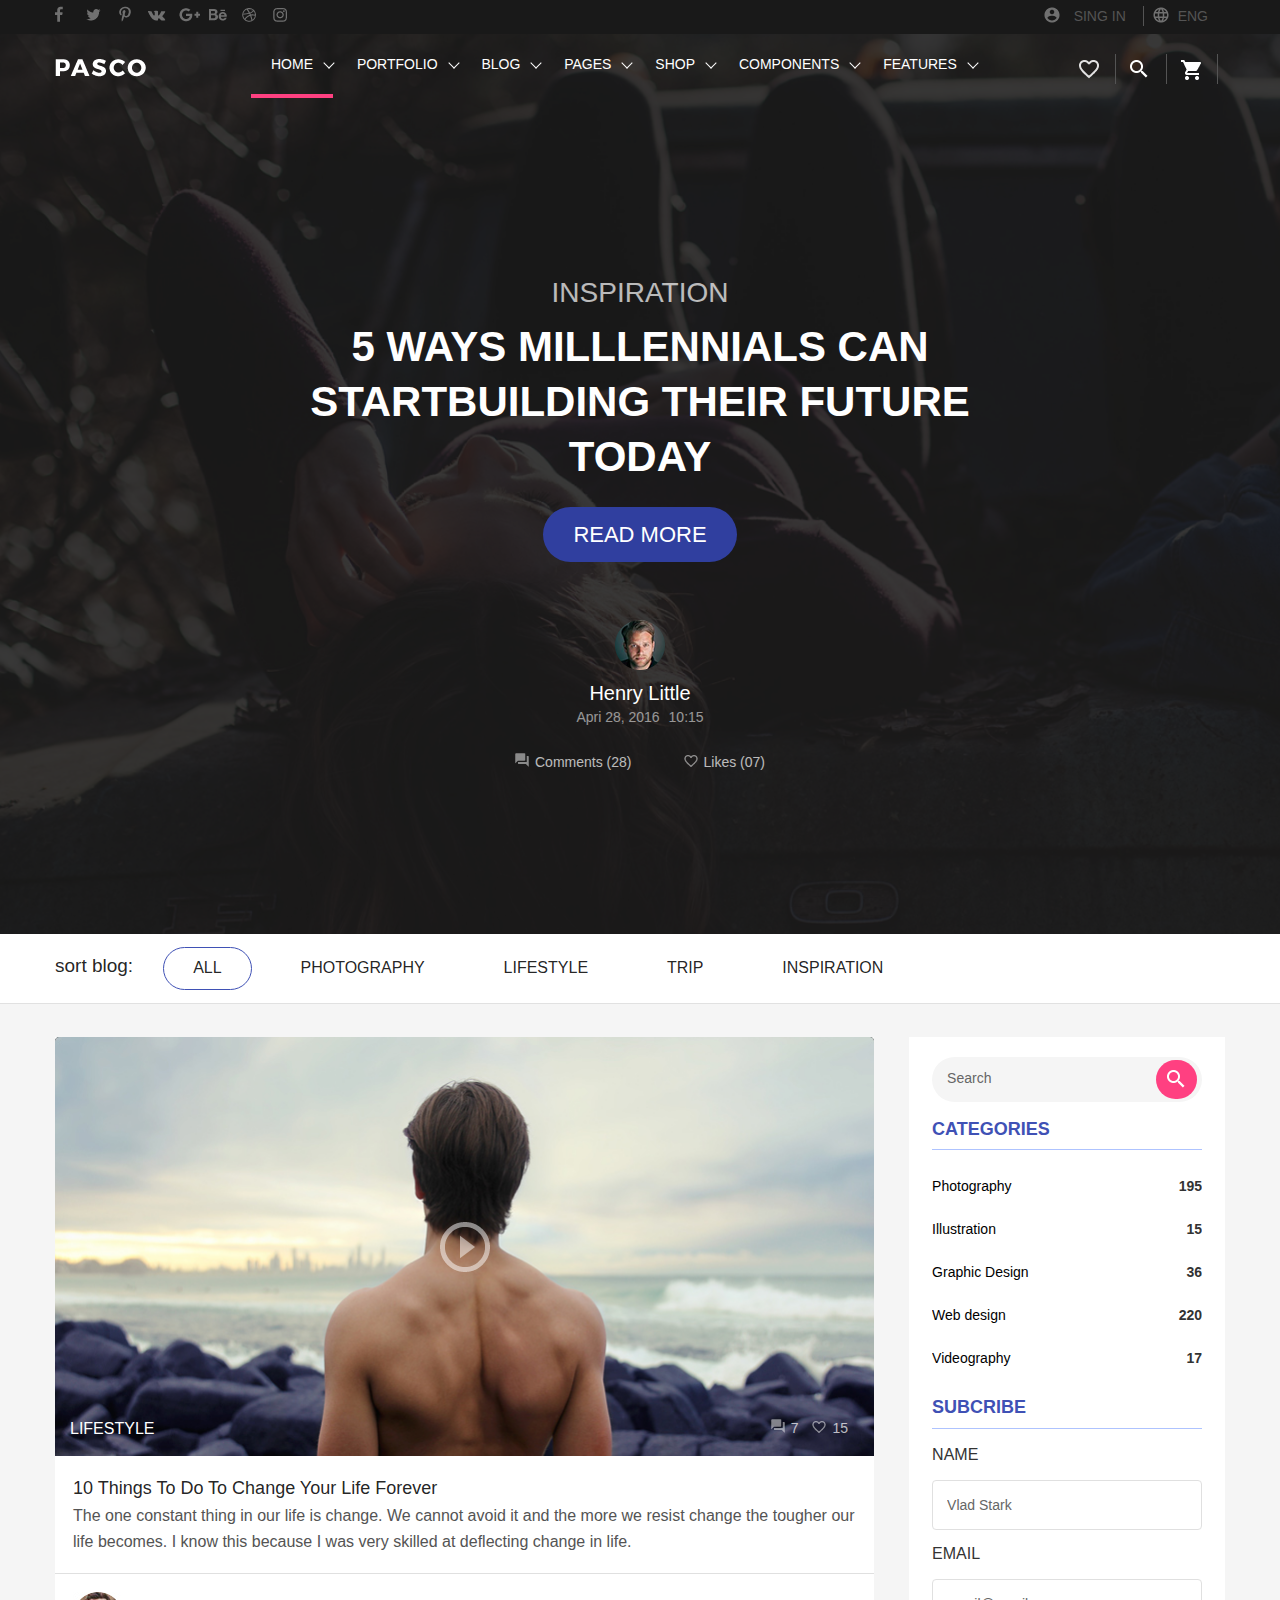
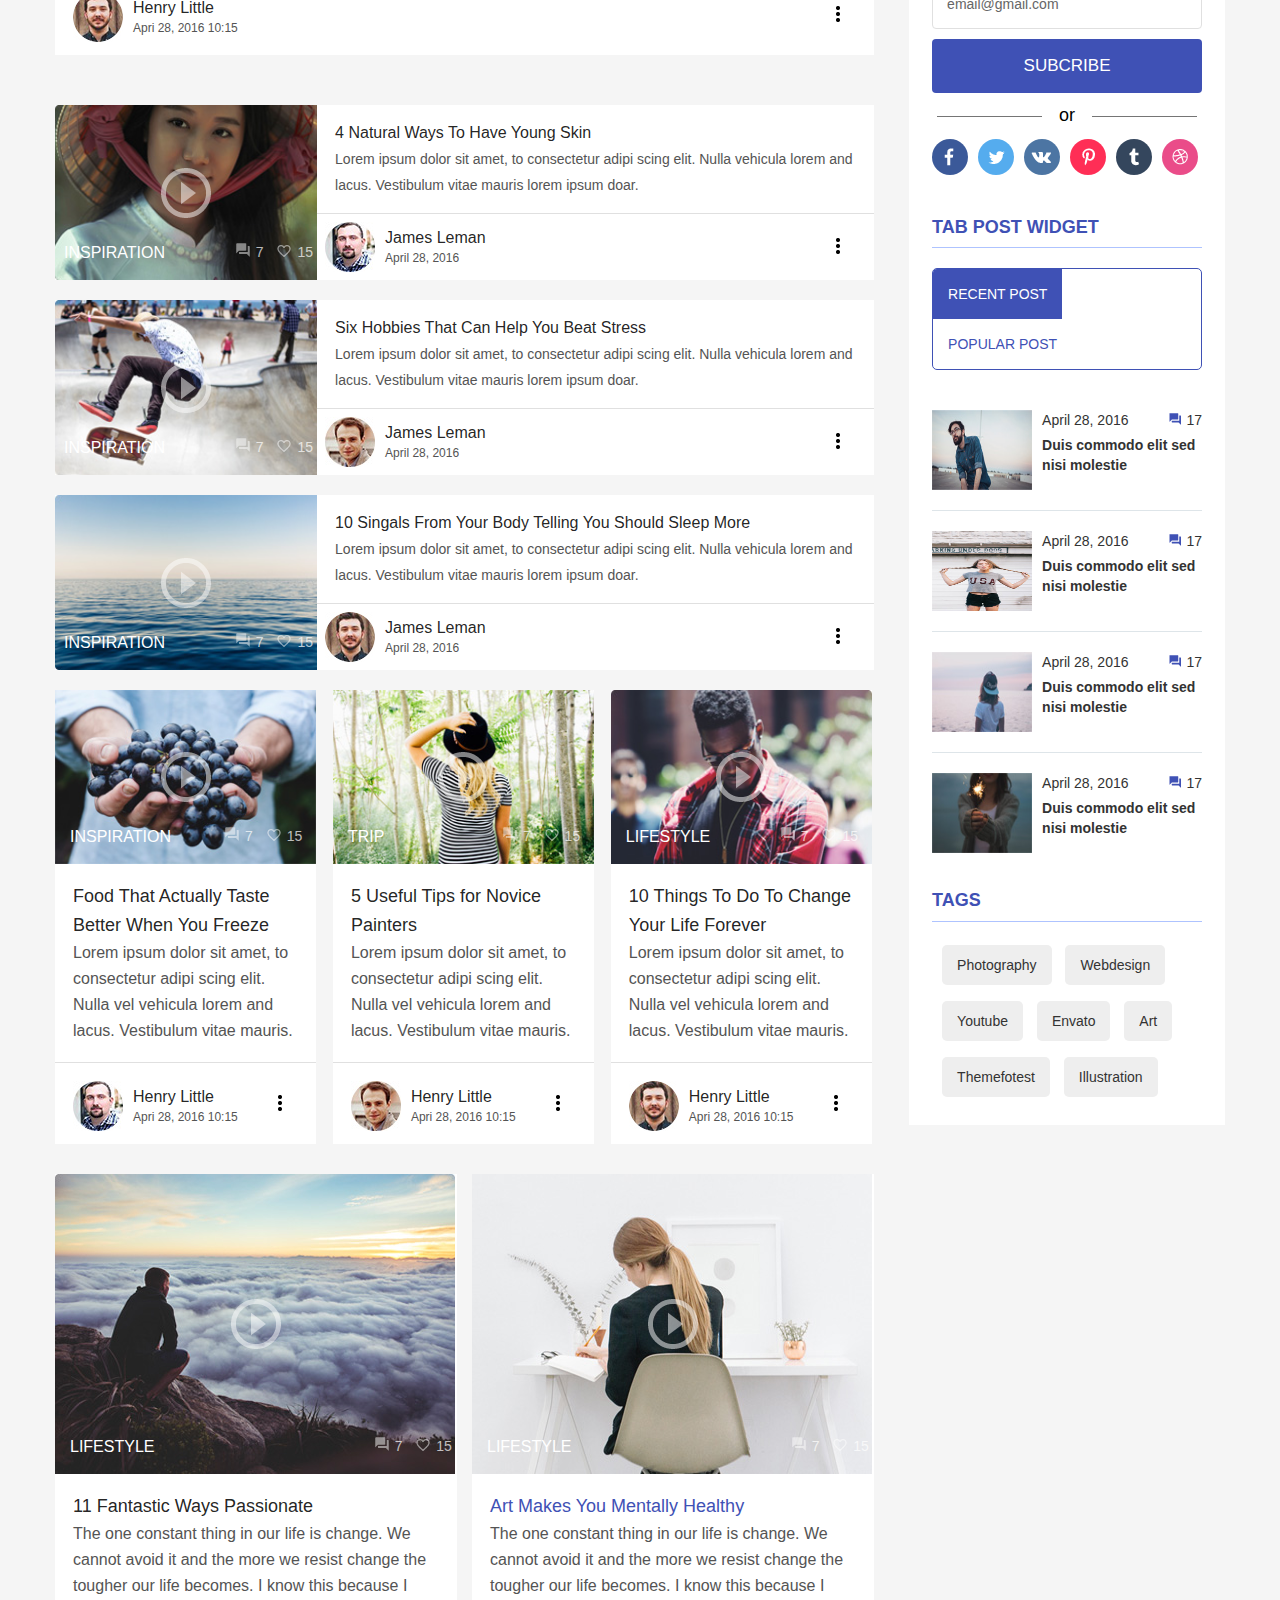
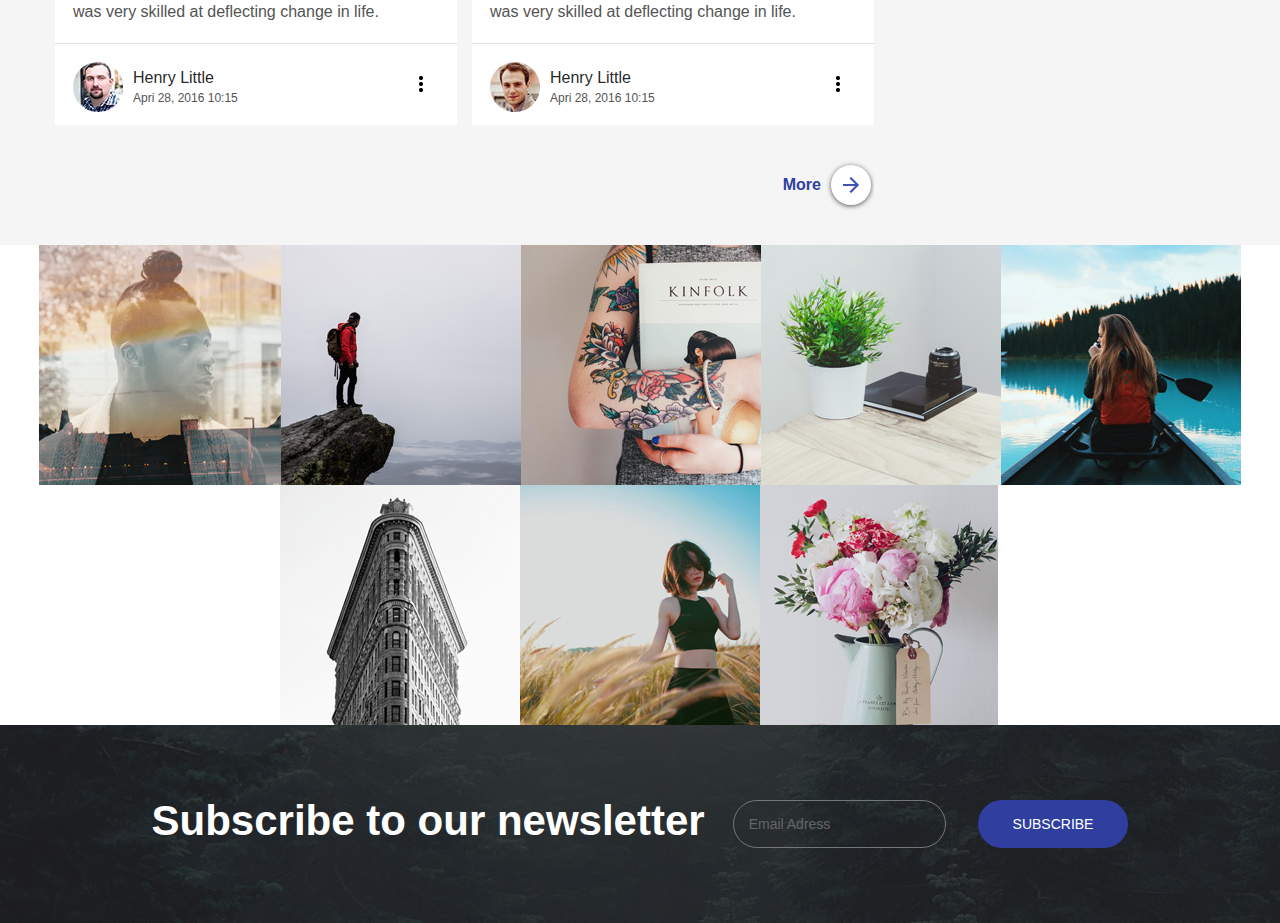
==== commit 7cefa4c9: "section" ====
--- a/docs/index.html
+++ b/docs/index.html
@@ -2,44 +2,62 @@
 <html lang="ru">
 
 <head>
-
 	<meta charset="utf-8">
-
 	<title>Pasco</title>
 	<meta name="description" content="">
-
 	<meta http-equiv="X-UA-Compatible" content="IE=edge">
 	<meta name="viewport" content="width=device-width, initial-scale=1, maximum-scale=1">
-
 	<meta property="og:image" content="path/to/image.jpg">
 	<link rel="shortcut icon" href="img/favicon/favicon.ico" type="image/x-icon">
 	<link rel="apple-touch-icon" href="img/favicon/apple-touch-icon.png">
 	<link rel="apple-touch-icon" sizes="72x72" href="img/favicon/apple-touch-icon-72x72.png">
 	<link rel="apple-touch-icon" sizes="114x114" href="img/favicon/apple-touch-icon-114x114.png">
-
 	<!-- Chrome, Firefox OS and Opera -->
 	<meta name="theme-color" content="#000">
 	<!-- Windows Phone -->
 	<meta name="msapplication-navbutton-color" content="#000">
 	<!-- iOS Safari -->
 	<meta name="apple-mobile-web-app-status-bar-style" content="#000">
-
-	<style>body { opacity: 0; overflow-x: hidden; } html { background-color: #fff; }</style>
-
+	<style>
+	body {
+		opacity: 0;
+		overflow-x: hidden;
+	}
+	
+	html {
+		background-color: #fff;
+	}
+	</style>
 </head>
 
 <body>
 	<div class="top-line">
 		<div class="wrapper clearfix">
 			<ul class="top-list">
-				<li class="top-list__item"><a href="#" class="top-list__list top-list__list--fb"></a></li>
-				<li class="top-list__item"><a href="#" class="top-list__list top-list__list--tw"></a></li>
-				<li class="top-list__item"><a href="#" class="top-list__list top-list__list--p"></a></li>
-				<li class="top-list__item"><a href="#" class="top-list__list top-list__list--vk"></a></li>
-				<li class="top-list__item"><a href="#" class="top-list__list top-list__list--gg"></a></li>
-				<li class="top-list__item"><a href="#" class="top-list__list top-list__list--bb"></a></li>
-				<li class="top-list__item"><a href="#" class="top-list__list top-list__list--row"></a></li>
-				<li class="top-list__item"><a href="#" class="top-list__list top-list__list--inst"></a></li>
+				<li class="top-list__item">
+					<a href="#" class="top-list__list top-list__list--fb"></a>
+				</li>
+				<li class="top-list__item">
+					<a href="#" class="top-list__list top-list__list--tw"></a>
+				</li>
+				<li class="top-list__item">
+					<a href="#" class="top-list__list top-list__list--p"></a>
+				</li>
+				<li class="top-list__item">
+					<a href="#" class="top-list__list top-list__list--vk"></a>
+				</li>
+				<li class="top-list__item">
+					<a href="#" class="top-list__list top-list__list--gg"></a>
+				</li>
+				<li class="top-list__item">
+					<a href="#" class="top-list__list top-list__list--bb"></a>
+				</li>
+				<li class="top-list__item">
+					<a href="#" class="top-list__list top-list__list--row"></a>
+				</li>
+				<li class="top-list__item">
+					<a href="#" class="top-list__list top-list__list--inst"></a>
+				</li>
 			</ul>
 			<div class="login">
 				<a href="#" class="login__link">Sing in</a>
@@ -64,9 +82,15 @@
 						<li class="mnu__item"><a href="#" class="mnu__link">Features</a></li>
 					</ul>
 					<ul class="icon">
-						<li class="icon__item"><a href="#" class="icon__link icon__link--Search"></a></li>
-						<li class="icon__item"><a href="#" class="icon__link icon__link--heart"></a></li>
-						<li class="icon__item"><a href="#" class="icon__link icon__link--basket"></a></li>
+						<li class="icon__item">
+							<a href="#" class="icon__link icon__link--Search"></a>
+						</li>
+						<li class="icon__item">
+							<a href="#" class="icon__link icon__link--heart"></a>
+						</li>
+						<li class="icon__item">
+							<a href="#" class="icon__link icon__link--basket"></a>
+						</li>
 					</ul>
 				</div>
 				<div class="header__content ">
@@ -131,233 +155,235 @@
 									<img src="img/Photo.jpg" alt="Photo" class="blog__photo">
 								</div>
 								<div class="blog__name">Henry Little</div>
-								<div class="blog__birthday">Apri 28, 2016   10:15</div>
+								<div class="blog__birthday">Apri 28, 2016 10:15</div>
 								<a href="#" class="dots"></a>
 							</div>
 						</div>
 					</div>
 					<section class="photo">
-					<div class="photo__video">
-						<div class="img__wrap">
-							<img src="img/video2.jpg" alt="video" class="img-video img-responsive">
-							<a href="#" class="video__play"></a>
-							<div class="img__content clearfix">
-								<div class="img__text">inspiration</div>
-								<div class="img__num">
-									<span class="img__comment">7</span>
-									<span class="img__hear">15</span>
-								</div>
-							</div>
-						</div>
-						<div class="blog__video__text">
-							<div class="blog__title">4 Natural Ways To Have Young Skin</div>
-							<div class="blog__decs">Lorem ipsum dolor sit amet, to consectetur  adipi scing elit. Nulla vehicula lorem and lacus. Vestibulum vitae mauris lorem ipsum doar. </div>
-						</div>
-						<div class="blog__people">
-							<div class="blog__people-img">
-								<img src="img/Photo1.jpg" alt="Photo" class="blog__photo">
-							</div>
-							<div class="blog__name ">James Leman</div>
-							<div class="blog__birthday">April 28, 2016 </div>
-							<a href="#" class="dots"></a>
-						</div>
-					</div>
-
-					<div class="photo__video">
-						<div class="img__wrap">
-							<img src="img/video3.jpg" alt="video" class="img-video img-responsive">
-							<a href="#" class="video__play"></a>
-							<div class="img__content clearfix">
-								<div class="img__text">inspiration</div>
-								<div class="img__num">
-									<span class="img__comment">7</span>
-									<span class="img__hear">15</span>
-								</div>
-							</div>
-						</div>
-						<div class="blog__video__text">
-							<div class="blog__title">Six Hobbies That Can Help You Beat Stress</div>
-							<div class="blog__decs">Lorem ipsum dolor sit amet, to consectetur  adipi scing elit. Nulla vehicula lorem and lacus. Vestibulum vitae mauris lorem ipsum doar.  </div>
-						</div>
-						<div class="blog__people">
-							<div class="blog__people-img">
-								<img src="img/Photo2.jpg" alt="Photo" class="blog__photo">
-							</div>
-							<div class="blog__name ">James Leman</div>
-							<div class="blog__birthday">April 28, 2016 </div>
-							<a href="#" class="dots"></a>
-						</div>
-					</div>
-
-					<div class="photo__video">
-						<div class="img__wrap">
-							<img src="img/video4.jpg" alt="video" class="img-video img-responsive">
-							<a href="#" class="video__play"></a>
-							<div class="img__content clearfix">
-								<div class="img__text">inspiration</div>
-								<div class="img__num">
-									<span class="img__comment">7</span>
-									<span class="img__hear">15</span>
-								</div>
-							</div>
-						</div>
-						<div class="blog__video__text">
-							<div class="blog__title">10 Singals From Your Body Telling You Should Sleep More</div>
-							<div class="blog__decs">Lorem ipsum dolor sit amet, to consectetur  adipi scing elit. Nulla vehicula lorem and lacus. Vestibulum vitae mauris lorem ipsum doar. </div>
-						</div>
-						<div class="blog__people">
-							<div class="blog__people-img">
-								<img src="img/Photo.jpg" alt="Photo" class="blog__photo">
-							</div>
-							<div class="blog__name ">James Leman</div>
-							<div class="blog__birthday">April 28, 2016 </div>
-							<a href="#" class="dots"></a>
-						</div>
-					</div>
-				</section>
-				<section class="cards">
-					<ul class="cards__list">
-						<li class="cards__item">
-							<div class="content-wrap">
-								<div class="img__wrap">
-									<img src="img/cards1.jpg" alt="video" class="img-video img-responsive">
-									<a href="#" class="video__play"></a>
-									<div class="img__content clearfix">
-										<div class="img__text">inspiration</div>
-										<div class="img__num">
-											<span class="img__comment">7</span>
-											<span class="img__hear">15</span>
-										</div>
-									</div>
-								</div>
-								<div class="blog__video__text">
-									<div class="blog__title">Food That Actually Taste Better When You Freeze</div>
-									<div class="blog__decs">Lorem ipsum dolor sit amet, to consectetur  adipi scing elit. Nulla vel vehicula lorem and lacus. Vestibulum vitae mauris.</div>
-								</div>
-								<div class="blog__people">
-									<div class="blog__people-img">
-										<img src="img/Photo1.jpg" alt="Photo" class="blog__photo">
-									</div>
-									<div class="blog__name">Henry Little</div>
-									<div class="blog__birthday">Apri 28, 2016   10:15</div>
-									<a href="#" class="dots"></a>
-								</div>
-							</div>
-						</li>
-						<li class="cards__item">
-							<div class="content-wrap">
-								<div class="img__wrap">
-									<img src="img/cards2.jpg" alt="video" class="img-video img-responsive">
-									<a href="#" class="video__play"></a>
-									<div class="img__content clearfix">
-										<div class="img__text">trip</div>
-										<div class="img__num">
-											<span class="img__comment">7</span>
-											<span class="img__hear">15</span>
-										</div>
-									</div>
-								</div>
-								<div class="blog__video__text">
-									<div class="blog__title">5 Useful Tips for Novice Painters</div>
-									<div class="blog__decs">Lorem ipsum dolor sit amet, to consectetur  adipi scing elit. Nulla vel vehicula lorem and lacus. Vestibulum vitae mauris.</div>
-								</div>
-								<div class="blog__people">
-									<div class="blog__people-img">
-										<img src="img/Photo2.jpg" alt="Photo" class="blog__photo">
-									</div>
-									<div class="blog__name">Henry Little</div>
-									<div class="blog__birthday">Apri 28, 2016   10:15</div>
-									<a href="#" class="dots"></a>
-								</div>
-							</div>
-						</li>
-						<li class="cards__item">
-							<div class="content-wrap">
-								<div class="img__wrap">
-									<img src="img/cards3.jpg" alt="video" class="img-video img-responsive">
-									<a href="#" class="video__play"></a>
-									<div class="img__content clearfix">
-										<div class="img__text">lifestyle</div>
-										<div class="img__num">
-											<span class="img__comment">7</span>
-											<span class="img__hear">15</span>
-										</div>
-									</div>
-								</div>
-								<div class="blog__video__text">
-									<div class="blog__title">10 Things To Do To Change Your Life Forever</div>
-									<div class="blog__decs">Lorem ipsum dolor sit amet, to consectetur  adipi scing elit. Nulla vel vehicula lorem and lacus. Vestibulum vitae mauris.</div>
-								</div>
-								<div class="blog__people">
-									<div class="blog__people-img">
-										<img src="img/Photo.jpg" alt="Photo" class="blog__photo">
-									</div>
-									<div class="blog__name">Henry Little</div>
-									<div class="blog__birthday">Apri 28, 2016   10:15</div>
-									<a href="#" class="dots"></a>
-								</div>
-							</div>
-						</li>
-					</ul>
-				</section>
-				<section class="blog-bottom">
-					<ul class="blog-bottom__list">
-						<li class="blog-bottom__item">
-							<div class="content-wrap">
-								<div class="img__wrap">
-									<img src="img/blogBottom1.jpg" alt="video" class="img-video img-responsive">
-									<a href="#" class="video__play"></a>
-									<div class="img__content clearfix">
-										<div class="img__text">lifestyle</div>
-										<div class="img__num">
-											<span class="img__comment">7</span>
-											<span class="img__hear">15</span>
-										</div>
-									</div>
-								</div>
-								<div class="blog__video__text">
-									<div class="blog__title">11 Fantastic Ways Passionate</div>
-									<div class="blog__decs">The one constant thing in our life is change. We cannot avoid it and the more we resist change the tougher our life becomes. I know this because I was very skilled at deflecting change in life.</div>
-								</div>
-								<div class="blog__people">
-									<div class="blog__people-img">
-										<img src="img/Photo1.jpg" alt="Photo" class="blog__photo">
-									</div>
-									<div class="blog__name">Henry Little</div>
-									<div class="blog__birthday">Apri 28, 2016   10:15</div>
-									<a href="#" class="dots"></a>
-								</div>
-							</div>
-						</li>
-						<li class="blog-bottom__item">
-							<div class="content-wrap">
-								<div class="img__wrap">
-									<img src="img/blogBottom2.jpg" alt="video" class="img-video img-responsive">
-									<a href="#" class="video__play"></a>
-									<div class="img__content clearfix">
-										<div class="img__text">lifestyle</div>
-										<div class="img__num">
-											<span class="img__comment">7</span>
-											<span class="img__hear">15</span>
-										</div>
-									</div>
-								</div>
-								<div class="blog__video__text">
-									<div class="blog__title blog__title--blue">Art Makes You Mentally Healthy</div>
-									<div class="blog__decs">The one constant thing in our life is change. We cannot avoid it and the more we resist change the tougher our life becomes. I know this because I was very skilled at deflecting change in life.</div>
-								</div>
-								<div class="blog__people">
-									<div class="blog__people-img">
-										<img src="img/Photo2.jpg" alt="Photo" class="blog__photo">
-									</div>
-									<div class="blog__name">Henry Little</div>
-									<div class="blog__birthday">Apri 28, 2016   10:15</div>
-									<a href="#" class="dots"></a>
-								</div>
-							</div>
-						</li>
-					</ul>
-				</section>
+						<div class="photo__video">
+							<div class="img__wrap">
+								<img src="img/video2.jpg" alt="video" class="img-video img-responsive">
+								<a href="#" class="video__play"></a>
+								<div class="img__content clearfix">
+									<div class="img__text">inspiration</div>
+									<div class="img__num">
+										<span class="img__comment">7</span>
+										<span class="img__hear">15</span>
+									</div>
+								</div>
+							</div>
+							<div class="blog__video__text">
+								<div class="blog__title">4 Natural Ways To Have Young Skin</div>
+								<div class="blog__decs">Lorem ipsum dolor sit amet, to consectetur adipi scing elit. Nulla vehicula lorem and lacus. Vestibulum vitae mauris lorem ipsum doar. </div>
+							</div>
+							<div class="blog__people">
+								<div class="blog__people-img">
+									<img src="img/Photo1.jpg" alt="Photo" class="blog__photo">
+								</div>
+								<div class="blog__name ">James Leman</div>
+								<div class="blog__birthday">April 28, 2016 </div>
+								<a href="#" class="dots"></a>
+							</div>
+						</div>
+						<div class="photo__video">
+							<div class="img__wrap">
+								<img src="img/video3.jpg" alt="video" class="img-video img-responsive">
+								<a href="#" class="video__play"></a>
+								<div class="img__content clearfix">
+									<div class="img__text">inspiration</div>
+									<div class="img__num">
+										<span class="img__comment">7</span>
+										<span class="img__hear">15</span>
+									</div>
+								</div>
+							</div>
+							<div class="blog__video__text">
+								<div class="blog__title">Six Hobbies That Can Help You Beat Stress</div>
+								<div class="blog__decs">Lorem ipsum dolor sit amet, to consectetur adipi scing elit. Nulla vehicula lorem and lacus. Vestibulum vitae mauris lorem ipsum doar. </div>
+							</div>
+							<div class="blog__people">
+								<div class="blog__people-img">
+									<img src="img/Photo2.jpg" alt="Photo" class="blog__photo">
+								</div>
+								<div class="blog__name ">James Leman</div>
+								<div class="blog__birthday">April 28, 2016 </div>
+								<a href="#" class="dots"></a>
+							</div>
+						</div>
+						<div class="photo__video">
+							<div class="img__wrap">
+								<img src="img/video4.jpg" alt="video" class="img-video img-responsive">
+								<a href="#" class="video__play"></a>
+								<div class="img__content clearfix">
+									<div class="img__text">inspiration</div>
+									<div class="img__num">
+										<span class="img__comment">7</span>
+										<span class="img__hear">15</span>
+									</div>
+								</div>
+							</div>
+							<div class="blog__video__text">
+								<div class="blog__title">10 Singals From Your Body Telling You Should Sleep More</div>
+								<div class="blog__decs">Lorem ipsum dolor sit amet, to consectetur adipi scing elit. Nulla vehicula lorem and lacus. Vestibulum vitae mauris lorem ipsum doar. </div>
+							</div>
+							<div class="blog__people">
+								<div class="blog__people-img">
+									<img src="img/Photo.jpg" alt="Photo" class="blog__photo">
+								</div>
+								<div class="blog__name ">James Leman</div>
+								<div class="blog__birthday">April 28, 2016 </div>
+								<a href="#" class="dots"></a>
+							</div>
+						</div>
+					</section>
+					<section class="cards">
+						<ul class="cards__list">
+							<li class="cards__item">
+								<div class="content-wrap">
+									<div class="img__wrap">
+										<img src="img/cards1.jpg" alt="video" class="img-video img-responsive">
+										<a href="#" class="video__play"></a>
+										<div class="img__content clearfix">
+											<div class="img__text">inspiration</div>
+											<div class="img__num">
+												<span class="img__comment">7</span>
+												<span class="img__hear">15</span>
+											</div>
+										</div>
+									</div>
+									<div class="blog__video__text">
+										<div class="blog__title">Food That Actually Taste Better When You Freeze</div>
+										<div class="blog__decs">Lorem ipsum dolor sit amet, to consectetur adipi scing elit. Nulla vel vehicula lorem and lacus. Vestibulum vitae mauris.</div>
+									</div>
+									<div class="blog__people">
+										<div class="blog__people-img">
+											<img src="img/Photo1.jpg" alt="Photo" class="blog__photo">
+										</div>
+										<div class="blog__name">Henry Little</div>
+										<div class="blog__birthday">Apri 28, 2016 10:15</div>
+										<a href="#" class="dots"></a>
+									</div>
+								</div>
+							</li>
+							<li class="cards__item">
+								<div class="content-wrap">
+									<div class="img__wrap">
+										<img src="img/cards2.jpg" alt="video" class="img-video img-responsive">
+										<a href="#" class="video__play"></a>
+										<div class="img__content clearfix">
+											<div class="img__text">trip</div>
+											<div class="img__num">
+												<span class="img__comment">7</span>
+												<span class="img__hear">15</span>
+											</div>
+										</div>
+									</div>
+									<div class="blog__video__text">
+										<div class="blog__title">5 Useful Tips for Novice Painters</div>
+										<div class="blog__decs">Lorem ipsum dolor sit amet, to consectetur adipi scing elit. Nulla vel vehicula lorem and lacus. Vestibulum vitae mauris.</div>
+									</div>
+									<div class="blog__people">
+										<div class="blog__people-img">
+											<img src="img/Photo2.jpg" alt="Photo" class="blog__photo">
+										</div>
+										<div class="blog__name">Henry Little</div>
+										<div class="blog__birthday">Apri 28, 2016 10:15</div>
+										<a href="#" class="dots"></a>
+									</div>
+								</div>
+							</li>
+							<li class="cards__item">
+								<div class="content-wrap">
+									<div class="img__wrap">
+										<img src="img/cards3.jpg" alt="video" class="img-video img-responsive">
+										<a href="#" class="video__play"></a>
+										<div class="img__content clearfix">
+											<div class="img__text">lifestyle</div>
+											<div class="img__num">
+												<span class="img__comment">7</span>
+												<span class="img__hear">15</span>
+											</div>
+										</div>
+									</div>
+									<div class="blog__video__text">
+										<div class="blog__title">10 Things To Do To Change Your Life Forever</div>
+										<div class="blog__decs">Lorem ipsum dolor sit amet, to consectetur adipi scing elit. Nulla vel vehicula lorem and lacus. Vestibulum vitae mauris.</div>
+									</div>
+									<div class="blog__people">
+										<div class="blog__people-img">
+											<img src="img/Photo.jpg" alt="Photo" class="blog__photo">
+										</div>
+										<div class="blog__name">Henry Little</div>
+										<div class="blog__birthday">Apri 28, 2016 10:15</div>
+										<a href="#" class="dots"></a>
+									</div>
+								</div>
+							</li>
+						</ul>
+					</section>
+					<section class="blog-bottom">
+						<ul class="blog-bottom__list">
+							<li class="blog-bottom__item">
+								<div class="content-wrap">
+									<div class="img__wrap">
+										<img src="img/blogBottom1.jpg" alt="video" class="img-video img-responsive">
+										<a href="#" class="video__play"></a>
+										<div class="img__content clearfix">
+											<div class="img__text">lifestyle</div>
+											<div class="img__num">
+												<span class="img__comment">7</span>
+												<span class="img__hear">15</span>
+											</div>
+										</div>
+									</div>
+									<div class="blog__video__text">
+										<div class="blog__title">11 Fantastic Ways Passionate</div>
+										<div class="blog__decs">The one constant thing in our life is change. We cannot avoid it and the more we resist change the tougher our life becomes. I know this because I was very skilled at deflecting change in life.</div>
+									</div>
+									<div class="blog__people">
+										<div class="blog__people-img">
+											<img src="img/Photo1.jpg" alt="Photo" class="blog__photo">
+										</div>
+										<div class="blog__name">Henry Little</div>
+										<div class="blog__birthday">Apri 28, 2016 10:15</div>
+										<a href="#" class="dots"></a>
+									</div>
+								</div>
+							</li>
+							<li class="blog-bottom__item">
+								<div class="content-wrap">
+									<div class="img__wrap">
+										<img src="img/blogBottom2.jpg" alt="video" class="img-video img-responsive">
+										<a href="#" class="video__play"></a>
+										<div class="img__content clearfix">
+											<div class="img__text">lifestyle</div>
+											<div class="img__num">
+												<span class="img__comment">7</span>
+												<span class="img__hear">15</span>
+											</div>
+										</div>
+									</div>
+									<div class="blog__video__text">
+										<div class="blog__title blog__title--blue">Art Makes You Mentally Healthy</div>
+										<div class="blog__decs">The one constant thing in our life is change. We cannot avoid it and the more we resist change the tougher our life becomes. I know this because I was very skilled at deflecting change in life.</div>
+									</div>
+									<div class="blog__people">
+										<div class="blog__people-img">
+											<img src="img/Photo2.jpg" alt="Photo" class="blog__photo">
+										</div>
+										<div class="blog__name">Henry Little</div>
+										<div class="blog__birthday">Apri 28, 2016 10:15</div>
+										<a href="#" class="dots"></a>
+									</div>
+								</div>
+							</li>
+						</ul>
+						<div class="arrow-wrap">
+							<p class="arrow__text">More</p>
+							<a href="#" class="arrow__link"></a>
+						</div>
+					</section>
 				</div>
 				<aside class="nav">
 					<form class="Search">
@@ -403,24 +429,125 @@
 						<p class="main__or">or</p>
 					</div>
 					<ul class="Social">
-						<li class="Social__item"><a href="#" class="Social__link Social__link--fb"></a></li>
-						<li class="Social__item"><a href="#" class="Social__link Social__link--tw"></a></li>
-						<li class="Social__item"><a href="#" class="Social__link Social__link--vk"></a></li>
-						<li class="Social__item"><a href="#" class="Social__link Social__link--pp"></a></li>
-						<li class="Social__item"><a href="#" class="Social__link Social__link--toc"></a></li>
-						<li class="Social__item"><a href="" class="Social__link Social__link--drib"></a></li>
+						<li class="Social__item">
+							<a href="#" class="Social__link Social__link--fb"></a>
+						</li>
+						<li class="Social__item">
+							<a href="#" class="Social__link Social__link--tw"></a>
+						</li>
+						<li class="Social__item">
+							<a href="#" class="Social__link Social__link--vk"></a>
+						</li>
+						<li class="Social__item">
+							<a href="#" class="Social__link Social__link--pp"></a>
+						</li>
+						<li class="Social__item">
+							<a href="#" class="Social__link Social__link--toc"></a>
+						</li>
+						<li class="Social__item">
+							<a href="" class="Social__link Social__link--drib"></a>
+						</li>
 					</ul>
 					<h2 class="nav__title">tab post widget</h2>
 					<div class="switchLeft">
 						<div class="switch-btn switch-btn--left"><a href="#">recent post</a></div>
 						<div class="switch-btn switch-btn--right"><a href="#">popular post</a></div>
 					</div>
+				<ul class="news">
+						<li class="news__item ">
+							<div class="news__img-wrap">
+								<img class="img-responsive" src="img/left_1.jpg" alt="">
+							</div>
+							<div class="news__wrap-data">
+								<div class="data__left">April 28, 2016</div>
+								<div class="data__right">17</div>
+							</div>
+							<p class="news__text">Duis commodo elit sed nisi molestie</p>
+						</li>
+						<li class="news__item">
+							<div class="news__img-wrap">
+								<img class="img-responsive" src="img/left_2.jpg" alt="">
+							</div>
+							<div class="news__wrap-data">
+								<div class="data__left">April 28, 2016</div>
+								<div class="data__right">17</div>
+							</div>
+							<p class="news__text">Duis commodo elit sed nisi molestie</p>
+						</li>
+						<li class="news__item">
+							<div class="news__img-wrap">
+								<img class="img-responsive" src="img/left_3.jpg" alt="">
+							</div>
+							<div class="news__wrap-data">
+								<div class="data__left">April 28, 2016</div>
+								<div class="data__right">17</div>
+							</div>
+							<p class="news__text">Duis commodo elit sed nisi molestie</p>
+						</li>
+						<li class="news__item">
+							<div class="news__img-wrap">
+								<img class="img-responsive" src="img/left_4.jpg" alt="">
+							</div>
+							<div class="news__wrap-data">
+								<div class="data__left">April 28, 2016</div>
+								<div class="data__right">17</div>
+							</div>
+							<p class="news__text">Duis commodo elit sed nisi molestie</p>
+						</li>
+					</ul>
+					<h2 class="nav__title">tags</h2>
+					<div class="tags">
+						<div class="tag">Photography</div>
+						<div class="tag">Webdesign</div>
+						<div class="tag">Youtube</div>
+						<div class="tag">Envato</div>
+						<div class="tag">Art</div>
+						<div class="tag">Themefotest</div>
+						<div class="tag">Illustration</div>
+					</div>
 				</aside>
 			</div>
 		</div>
 	</section>
+	<section class="line-photo">
+		<ul class="photo-line">
+			<li class="photo-item">
+				<img src="img/photo_section-line/photo1.jpg" alt="photo1">
+			</li>
+			<li class="photo-item">
+				<img src="img/photo_section-line/photo2.jpg" alt="photo2">
+			</li>
+			<li class="photo-item">
+				<img src="img/photo_section-line/photo3.jpg" alt="photo3">
+			</li>
+			<li class="photo-item">
+				<img src="img/photo_section-line/photo4.jpg" alt="photo4">
+			</li>
+			<li class="photo-item">
+				<img src="img/photo_section-line/photo5.jpg" alt="photo5">
+			</li>
+			<li class="photo-item">
+				<img src="img/photo_section-line/photo6.jpg" alt="photo6">
+			</li>
+			<li class="photo-item">
+				<img src="img/photo_section-line/photo7.jpg" alt="photo7">
+			</li>
+			<li class="photo-item">
+				<img src="img/photo_section-line/photo8.jpg" alt="photo8">
+			</li>
+		</ul>
+	</section>
+	<section class="search">
+		<div class="search-dark"></div>
+		<div class="search__content">
+			<h2 class="search__title">Subscribe to our newsletter</h2>
+			<form>
+				<input type="text" class="search__text" placeholder="Email Adress">
+				<button type="submit" class="search__btn">subscribe</button>
+			</form>
+		</div>
+	</section>
 	<link rel="stylesheet" href="css/main.min.css">
 	<script src="js/scripts.min.js"></script>
-
 </body>
-</html>
+</html>--- a/docs/css/main.min.css
+++ b/docs/css/main.min.css
@@ -1 +1 @@
-@font-face{font-family:roboto-example;font-weight:400;font-style:normal;src:url(../fonts/RobotoRegular/RobotoRegular.eot);src:url(../fonts/RobotoRegular/RobotoRegular.eot?#iefix) format("embedded-opentype"),url(../fonts/RobotoRegular/RobotoRegular.woff) format("woff"),url(../fonts/RobotoRegular/RobotoRegular.ttf) format("truetype")}@font-face{font-family:roboto-example;font-weight:700;font-style:normal;src:url(../fonts/RobotoBold/RobotoBold.eot);src:url(../fonts/RobotoBold/RobotoBold.eot?#iefix) format("embedded-opentype"),url(../fonts/RobotoBold/RobotoBold.woff) format("woff"),url(../fonts/RobotoBold/RobotoBold.ttf) format("truetype")}html{font-family:sans-serif;-ms-text-size-adjust:100%;-webkit-text-size-adjust:100%}body{margin:0}article,aside,details,figcaption,figure,footer,header,hgroup,main,menu,nav,section,summary{display:block}audio,canvas,progress,video{display:inline-block;vertical-align:baseline}audio:not([controls]){display:none;height:0}[hidden],template{display:none}a{background-color:transparent}a:active,a:hover{outline:0}abbr[title]{border-bottom:1px dotted}b,strong{font-weight:700}dfn{font-style:italic}h1{font-size:2em;margin:.67em 0}mark{background:#ff0;color:#000}small{font-size:80%}sub,sup{font-size:75%;line-height:0;position:relative;vertical-align:baseline}sup{top:-.5em}sub{bottom:-.25em}img{border:0}svg:not(:root){overflow:hidden}figure{margin:1em 40px}hr{-webkit-box-sizing:content-box;box-sizing:content-box;height:0}pre{overflow:auto}code,kbd,pre,samp{font-family:monospace,monospace;font-size:1em}button,input,optgroup,select,textarea{color:inherit;font:inherit;margin:0}button{overflow:visible}button,select{text-transform:none}button,html input[type=button],input[type=reset],input[type=submit]{-webkit-appearance:button;cursor:pointer}button[disabled],html input[disabled]{cursor:default}button::-moz-focus-inner,input::-moz-focus-inner{border:0;padding:0}input{line-height:normal}input[type=checkbox],input[type=radio]{-webkit-box-sizing:border-box;box-sizing:border-box;padding:0}input[type=number]::-webkit-inner-spin-button,input[type=number]::-webkit-outer-spin-button{height:auto}input[type=search]{-webkit-appearance:textfield;-webkit-box-sizing:content-box;box-sizing:content-box}input[type=search]::-webkit-search-cancel-button,input[type=search]::-webkit-search-decoration{-webkit-appearance:none}fieldset{border:1px solid silver;margin:0 2px;padding:.35em .625em .75em}legend{border:0;padding:0}textarea{overflow:auto}optgroup{font-weight:700}table{border-collapse:collapse;border-spacing:0}td,th{padding:0}*{-webkit-box-sizing:border-box;box-sizing:border-box}:after,:before{-webkit-box-sizing:border-box;box-sizing:border-box}html{font-size:10px;-webkit-tap-highlight-color:transparent}body{font-family:"Helvetica Neue",Helvetica,Arial,sans-serif;font-size:14px;line-height:1.42857143;color:#333;background-color:#fff}button,input,select,textarea{font-family:inherit;font-size:inherit;line-height:inherit}a{color:#337ab7;text-decoration:none}a:focus,a:hover{color:#23527c;text-decoration:underline}a:focus{outline:5px auto -webkit-focus-ring-color;outline-offset:-2px}figure{margin:0}img{vertical-align:middle}.img-responsive{display:block;max-width:100%;height:auto}.img-rounded{-webkit-border-radius:6px;border-radius:6px}.img-thumbnail{padding:4px;line-height:1.42857143;background-color:#fff;border:1px solid #ddd;-webkit-border-radius:4px;border-radius:4px;-webkit-transition:all .2s ease-in-out;transition:all .2s ease-in-out;display:inline-block;max-width:100%;height:auto}.img-circle{-webkit-border-radius:50%;border-radius:50%}hr{margin-top:20px;margin-bottom:20px;border:0;border-top:1px solid #eee}.sr-only{position:absolute;width:1px;height:1px;margin:-1px;padding:0;overflow:hidden;clip:rect(0,0,0,0);border:0}.sr-only-focusable:active,.sr-only-focusable:focus{position:static;width:auto;height:auto;margin:0;overflow:visible;clip:auto}[role=button]{cursor:pointer}.container{margin-right:auto;margin-left:auto;padding-left:15px;padding-right:15px}@media (min-width:768px){.container{width:750px}}@media (min-width:992px){.container{width:970px}}@media (min-width:1200px){.container{width:1170px}}.container-fluid{margin-right:auto;margin-left:auto;padding-left:15px;padding-right:15px}.row{margin-left:-15px;margin-right:-15px}.col-lg-1,.col-lg-10,.col-lg-11,.col-lg-12,.col-lg-2,.col-lg-3,.col-lg-4,.col-lg-5,.col-lg-6,.col-lg-7,.col-lg-8,.col-lg-9,.col-md-1,.col-md-10,.col-md-11,.col-md-12,.col-md-2,.col-md-3,.col-md-4,.col-md-5,.col-md-6,.col-md-7,.col-md-8,.col-md-9,.col-sm-1,.col-sm-10,.col-sm-11,.col-sm-12,.col-sm-2,.col-sm-3,.col-sm-4,.col-sm-5,.col-sm-6,.col-sm-7,.col-sm-8,.col-sm-9,.col-xs-1,.col-xs-10,.col-xs-11,.col-xs-12,.col-xs-2,.col-xs-3,.col-xs-4,.col-xs-5,.col-xs-6,.col-xs-7,.col-xs-8,.col-xs-9{position:relative;min-height:1px;padding-left:15px;padding-right:15px}.col-xs-1,.col-xs-10,.col-xs-11,.col-xs-12,.col-xs-2,.col-xs-3,.col-xs-4,.col-xs-5,.col-xs-6,.col-xs-7,.col-xs-8,.col-xs-9{float:left}.col-xs-12{width:100%}.col-xs-11{width:91.66666667%}.col-xs-10{width:83.33333333%}.col-xs-9{width:75%}.col-xs-8{width:66.66666667%}.col-xs-7{width:58.33333333%}.col-xs-6{width:50%}.col-xs-5{width:41.66666667%}.col-xs-4{width:33.33333333%}.col-xs-3{width:25%}.col-xs-2{width:16.66666667%}.col-xs-1{width:8.33333333%}.col-xs-pull-12{right:100%}.col-xs-pull-11{right:91.66666667%}.col-xs-pull-10{right:83.33333333%}.col-xs-pull-9{right:75%}.col-xs-pull-8{right:66.66666667%}.col-xs-pull-7{right:58.33333333%}.col-xs-pull-6{right:50%}.col-xs-pull-5{right:41.66666667%}.col-xs-pull-4{right:33.33333333%}.col-xs-pull-3{right:25%}.col-xs-pull-2{right:16.66666667%}.col-xs-pull-1{right:8.33333333%}.col-xs-pull-0{right:auto}.col-xs-push-12{left:100%}.col-xs-push-11{left:91.66666667%}.col-xs-push-10{left:83.33333333%}.col-xs-push-9{left:75%}.col-xs-push-8{left:66.66666667%}.col-xs-push-7{left:58.33333333%}.col-xs-push-6{left:50%}.col-xs-push-5{left:41.66666667%}.col-xs-push-4{left:33.33333333%}.col-xs-push-3{left:25%}.col-xs-push-2{left:16.66666667%}.col-xs-push-1{left:8.33333333%}.col-xs-push-0{left:auto}.col-xs-offset-12{margin-left:100%}.col-xs-offset-11{margin-left:91.66666667%}.col-xs-offset-10{margin-left:83.33333333%}.col-xs-offset-9{margin-left:75%}.col-xs-offset-8{margin-left:66.66666667%}.col-xs-offset-7{margin-left:58.33333333%}.col-xs-offset-6{margin-left:50%}.col-xs-offset-5{margin-left:41.66666667%}.col-xs-offset-4{margin-left:33.33333333%}.col-xs-offset-3{margin-left:25%}.col-xs-offset-2{margin-left:16.66666667%}.col-xs-offset-1{margin-left:8.33333333%}.col-xs-offset-0{margin-left:0}@media (min-width:768px){.col-sm-1,.col-sm-10,.col-sm-11,.col-sm-12,.col-sm-2,.col-sm-3,.col-sm-4,.col-sm-5,.col-sm-6,.col-sm-7,.col-sm-8,.col-sm-9{float:left}.col-sm-12{width:100%}.col-sm-11{width:91.66666667%}.col-sm-10{width:83.33333333%}.col-sm-9{width:75%}.col-sm-8{width:66.66666667%}.col-sm-7{width:58.33333333%}.col-sm-6{width:50%}.col-sm-5{width:41.66666667%}.col-sm-4{width:33.33333333%}.col-sm-3{width:25%}.col-sm-2{width:16.66666667%}.col-sm-1{width:8.33333333%}.col-sm-pull-12{right:100%}.col-sm-pull-11{right:91.66666667%}.col-sm-pull-10{right:83.33333333%}.col-sm-pull-9{right:75%}.col-sm-pull-8{right:66.66666667%}.col-sm-pull-7{right:58.33333333%}.col-sm-pull-6{right:50%}.col-sm-pull-5{right:41.66666667%}.col-sm-pull-4{right:33.33333333%}.col-sm-pull-3{right:25%}.col-sm-pull-2{right:16.66666667%}.col-sm-pull-1{right:8.33333333%}.col-sm-pull-0{right:auto}.col-sm-push-12{left:100%}.col-sm-push-11{left:91.66666667%}.col-sm-push-10{left:83.33333333%}.col-sm-push-9{left:75%}.col-sm-push-8{left:66.66666667%}.col-sm-push-7{left:58.33333333%}.col-sm-push-6{left:50%}.col-sm-push-5{left:41.66666667%}.col-sm-push-4{left:33.33333333%}.col-sm-push-3{left:25%}.col-sm-push-2{left:16.66666667%}.col-sm-push-1{left:8.33333333%}.col-sm-push-0{left:auto}.col-sm-offset-12{margin-left:100%}.col-sm-offset-11{margin-left:91.66666667%}.col-sm-offset-10{margin-left:83.33333333%}.col-sm-offset-9{margin-left:75%}.col-sm-offset-8{margin-left:66.66666667%}.col-sm-offset-7{margin-left:58.33333333%}.col-sm-offset-6{margin-left:50%}.col-sm-offset-5{margin-left:41.66666667%}.col-sm-offset-4{margin-left:33.33333333%}.col-sm-offset-3{margin-left:25%}.col-sm-offset-2{margin-left:16.66666667%}.col-sm-offset-1{margin-left:8.33333333%}.col-sm-offset-0{margin-left:0}}@media (min-width:992px){.col-md-1,.col-md-10,.col-md-11,.col-md-12,.col-md-2,.col-md-3,.col-md-4,.col-md-5,.col-md-6,.col-md-7,.col-md-8,.col-md-9{float:left}.col-md-12{width:100%}.col-md-11{width:91.66666667%}.col-md-10{width:83.33333333%}.col-md-9{width:75%}.col-md-8{width:66.66666667%}.col-md-7{width:58.33333333%}.col-md-6{width:50%}.col-md-5{width:41.66666667%}.col-md-4{width:33.33333333%}.col-md-3{width:25%}.col-md-2{width:16.66666667%}.col-md-1{width:8.33333333%}.col-md-pull-12{right:100%}.col-md-pull-11{right:91.66666667%}.col-md-pull-10{right:83.33333333%}.col-md-pull-9{right:75%}.col-md-pull-8{right:66.66666667%}.col-md-pull-7{right:58.33333333%}.col-md-pull-6{right:50%}.col-md-pull-5{right:41.66666667%}.col-md-pull-4{right:33.33333333%}.col-md-pull-3{right:25%}.col-md-pull-2{right:16.66666667%}.col-md-pull-1{right:8.33333333%}.col-md-pull-0{right:auto}.col-md-push-12{left:100%}.col-md-push-11{left:91.66666667%}.col-md-push-10{left:83.33333333%}.col-md-push-9{left:75%}.col-md-push-8{left:66.66666667%}.col-md-push-7{left:58.33333333%}.col-md-push-6{left:50%}.col-md-push-5{left:41.66666667%}.col-md-push-4{left:33.33333333%}.col-md-push-3{left:25%}.col-md-push-2{left:16.66666667%}.col-md-push-1{left:8.33333333%}.col-md-push-0{left:auto}.col-md-offset-12{margin-left:100%}.col-md-offset-11{margin-left:91.66666667%}.col-md-offset-10{margin-left:83.33333333%}.col-md-offset-9{margin-left:75%}.col-md-offset-8{margin-left:66.66666667%}.col-md-offset-7{margin-left:58.33333333%}.col-md-offset-6{margin-left:50%}.col-md-offset-5{margin-left:41.66666667%}.col-md-offset-4{margin-left:33.33333333%}.col-md-offset-3{margin-left:25%}.col-md-offset-2{margin-left:16.66666667%}.col-md-offset-1{margin-left:8.33333333%}.col-md-offset-0{margin-left:0}}@media (min-width:1200px){.col-lg-1,.col-lg-10,.col-lg-11,.col-lg-12,.col-lg-2,.col-lg-3,.col-lg-4,.col-lg-5,.col-lg-6,.col-lg-7,.col-lg-8,.col-lg-9{float:left}.col-lg-12{width:100%}.col-lg-11{width:91.66666667%}.col-lg-10{width:83.33333333%}.col-lg-9{width:75%}.col-lg-8{width:66.66666667%}.col-lg-7{width:58.33333333%}.col-lg-6{width:50%}.col-lg-5{width:41.66666667%}.col-lg-4{width:33.33333333%}.col-lg-3{width:25%}.col-lg-2{width:16.66666667%}.col-lg-1{width:8.33333333%}.col-lg-pull-12{right:100%}.col-lg-pull-11{right:91.66666667%}.col-lg-pull-10{right:83.33333333%}.col-lg-pull-9{right:75%}.col-lg-pull-8{right:66.66666667%}.col-lg-pull-7{right:58.33333333%}.col-lg-pull-6{right:50%}.col-lg-pull-5{right:41.66666667%}.col-lg-pull-4{right:33.33333333%}.col-lg-pull-3{right:25%}.col-lg-pull-2{right:16.66666667%}.col-lg-pull-1{right:8.33333333%}.col-lg-pull-0{right:auto}.col-lg-push-12{left:100%}.col-lg-push-11{left:91.66666667%}.col-lg-push-10{left:83.33333333%}.col-lg-push-9{left:75%}.col-lg-push-8{left:66.66666667%}.col-lg-push-7{left:58.33333333%}.col-lg-push-6{left:50%}.col-lg-push-5{left:41.66666667%}.col-lg-push-4{left:33.33333333%}.col-lg-push-3{left:25%}.col-lg-push-2{left:16.66666667%}.col-lg-push-1{left:8.33333333%}.col-lg-push-0{left:auto}.col-lg-offset-12{margin-left:100%}.col-lg-offset-11{margin-left:91.66666667%}.col-lg-offset-10{margin-left:83.33333333%}.col-lg-offset-9{margin-left:75%}.col-lg-offset-8{margin-left:66.66666667%}.col-lg-offset-7{margin-left:58.33333333%}.col-lg-offset-6{margin-left:50%}.col-lg-offset-5{margin-left:41.66666667%}.col-lg-offset-4{margin-left:33.33333333%}.col-lg-offset-3{margin-left:25%}.col-lg-offset-2{margin-left:16.66666667%}.col-lg-offset-1{margin-left:8.33333333%}.col-lg-offset-0{margin-left:0}}.clearfix:after,.clearfix:before,.container-fluid:after,.container-fluid:before,.container:after,.container:before,.row:after,.row:before{content:" ";display:table}.clearfix:after,.container-fluid:after,.container:after,.row:after{clear:both}.center-block{display:block;margin-left:auto;margin-right:auto}.pull-right{float:right!important}.pull-left{float:left!important}.hide{display:none!important}.show{display:block!important}.invisible{visibility:hidden}.text-hide{font:0/0 a;color:transparent;text-shadow:none;background-color:transparent;border:0}.hidden{display:none!important}.affix{position:fixed}@-ms-viewport{width:device-width}.visible-lg,.visible-md,.visible-sm,.visible-xs{display:none!important}.visible-lg-block,.visible-lg-inline,.visible-lg-inline-block,.visible-md-block,.visible-md-inline,.visible-md-inline-block,.visible-sm-block,.visible-sm-inline,.visible-sm-inline-block,.visible-xs-block,.visible-xs-inline,.visible-xs-inline-block{display:none!important}@media (max-width:767px){.visible-xs{display:block!important}table.visible-xs{display:table!important}tr.visible-xs{display:table-row!important}td.visible-xs,th.visible-xs{display:table-cell!important}}@media (max-width:767px){.visible-xs-block{display:block!important}}@media (max-width:767px){.visible-xs-inline{display:inline!important}}@media (max-width:767px){.visible-xs-inline-block{display:inline-block!important}}@media (min-width:768px) and (max-width:991px){.visible-sm{display:block!important}table.visible-sm{display:table!important}tr.visible-sm{display:table-row!important}td.visible-sm,th.visible-sm{display:table-cell!important}}@media (min-width:768px) and (max-width:991px){.visible-sm-block{display:block!important}}@media (min-width:768px) and (max-width:991px){.visible-sm-inline{display:inline!important}}@media (min-width:768px) and (max-width:991px){.visible-sm-inline-block{display:inline-block!important}}@media (min-width:992px) and (max-width:1199px){.visible-md{display:block!important}table.visible-md{display:table!important}tr.visible-md{display:table-row!important}td.visible-md,th.visible-md{display:table-cell!important}}@media (min-width:992px) and (max-width:1199px){.visible-md-block{display:block!important}}@media (min-width:992px) and (max-width:1199px){.visible-md-inline{display:inline!important}}@media (min-width:992px) and (max-width:1199px){.visible-md-inline-block{display:inline-block!important}}@media (min-width:1200px){.visible-lg{display:block!important}table.visible-lg{display:table!important}tr.visible-lg{display:table-row!important}td.visible-lg,th.visible-lg{display:table-cell!important}}@media (min-width:1200px){.visible-lg-block{display:block!important}}@media (min-width:1200px){.visible-lg-inline{display:inline!important}}@media (min-width:1200px){.visible-lg-inline-block{display:inline-block!important}}@media (max-width:767px){.hidden-xs{display:none!important}}@media (min-width:768px) and (max-width:991px){.hidden-sm{display:none!important}}@media (min-width:992px) and (max-width:1199px){.hidden-md{display:none!important}}@media (min-width:1200px){.hidden-lg{display:none!important}}.visible-print{display:none!important}@media print{.visible-print{display:block!important}table.visible-print{display:table!important}tr.visible-print{display:table-row!important}td.visible-print,th.visible-print{display:table-cell!important}}.visible-print-block{display:none!important}@media print{.visible-print-block{display:block!important}}.visible-print-inline{display:none!important}@media print{.visible-print-inline{display:inline!important}}.visible-print-inline-block{display:none!important}@media print{.visible-print-inline-block{display:inline-block!important}}@media print{.hidden-print{display:none!important}}*{-webkit-box-sizing:border-box;box-sizing:border-box}::-webkit-input-placeholder{color:#666;opacity:1}:-moz-placeholder{color:#666;opacity:1}::-moz-placeholder{color:#666;opacity:1}:-ms-input-placeholder{color:#666;opacity:1}body input:focus:required:invalid,body textarea:focus:required:invalid{color:#666}body input:required:valid,body textarea:required:valid{color:#666}body,html{height:100%}ul{margin:0;padding:0;list-style:none}body{font-size:16px;min-width:320px;position:relative;line-height:1.75;font-family:roboto-example,sans-serif;overflow-x:hidden;opacity:1}.clearfix:after{content:"";display:table;clear:both}.img-responsive{display:block;max-width:100%;height:auto}.wrapper{max-width:1170px;margin:0 auto;width:100%;overflow:hidden;position:relative}.head-main{background:url(../img/bg-main.jpg) 0 0 no-repeat;background-size:cover;position:relative;height:100vh}.dark{position:absolute;top:0;left:0;bottom:0;right:0;background:rgba(22,22,22,.85)}.top-list{margin:0;padding:0;float:left;list-style:none}.top-line{padding:6px 0;background:#191919}.top-list__item{display:inline-block;margin-right:5px}.top-list__list{display:block;width:22px;height:17px;background:url(../img/icon.png) no-repeat}.top-list__list--fb{background-position:0 0}.top-list__list--tw{background-position:-23px 0}.top-list__list--p{background-position:-50px 0}.top-list__list--vk{background-position:-78px 0}.top-list__list--gg{background-position:-109px 0}.top-list__list--bb{background-position:-145px 0}.top-list__list--row{background-position:-175px 0}.top-list__list--inst{background-position:-203px 0}.login{float:right}.login a{color:#545454;text-decoration:none;-webkit-transition:all .5s;transition:all .5s}.login a:hover{color:#fff}.lang__link,.login__link{padding:0 17px;display:inline-block;text-transform:uppercase;padding-left:30px;position:relative}.login__link{border-right:1px solid #545454}.login__link:before{content:"";position:absolute;width:18px;height:18px;top:50%;-webkit-transform:translateY(-50%);-ms-transform:translateY(-50%);transform:translateY(-50%);left:0;background:url(../img/icon/account_circle.png) 0 0 no-repeat}.lang__link:before{content:"";position:absolute;width:18px;height:18px;top:50%;-webkit-transform:translateY(-50%);-ms-transform:translateY(-50%);transform:translateY(-50%);left:5px;background:url(../img/icon/language.png) 0 0 no-repeat}.logo-wrap{float:left;margin-right:105px;padding:25px 0}.logo{padding:20px 0}.mnu{display:inline-block;width:100%;max-width:800px}.mnu__item{display:inline-block}.mnu__link{display:block;text-transform:uppercase;padding:20px 20px;text-decoration:none;color:#fff;-webkit-transition:all .2s;transition:all .2s;border-bottom:4px solid transparent;position:relative}.mnu__link:hover{border-bottom:4px solid #ff4081;text-decoration:none;color:#fff}.mnu__link:after{content:"";position:absolute;width:8px;height:8px;border-bottom:1px solid #fff;border-right:1px solid #fff;top:42%;-webkit-transform:translateY(-50%);-ms-transform:translateY(-50%);transform:translateY(-50%);right:0;-webkit-transform:rotate(45deg);-ms-transform:rotate(45deg);transform:rotate(45deg)}.mnu__item--active a{border-bottom:4px solid #ff4081}.icon{float:right}.icon li{display:inline-block;padding:20px 0}.icon__link{width:40px;height:30px;display:block;border-right:1px solid #545454;margin-right:7px;background:url(../img/icon/split.png) 0 0 no-repeat}.icon__link--Search{background-position:-18px -15px}.icon__link--heart{background-position:-80px -15px}.icon__link--basket{background-position:-80px -75px}.header-line{margin-bottom:170px}.header__content{text-align:center;max-width:818px;width:100%;margin:0 auto}.header__text{text-transform:uppercase;color:#fff;font-size:28px;line-height:27px;opacity:.7}.header__title{text-transform:uppercase;color:#fff;margin-top:13px;font-size:42px;line-height:55px;padding:0 25px;margin-bottom:35px}.btn{padding:15px 30px;text-transform:uppercase;text-decoration:none;font-size:22px;color:#fff;-webkit-border-radius:35px;border-radius:35px}.btn:hover{text-decoration:none;color:#fff}.btn:focus{text-decoration:none}.btn-head{background:#303f9f}.people-wrap{width:100%;max-width:250px;margin:70px auto 0;text-align:center}.people__name{color:#fff;margin-top:10px;font-size:20px;line-height:27px}.people__date{margin-right:5px;color:#fff;opacity:.54}.people__time{color:#fff;opacity:.54}.people__data-wrap{margin-bottom:25px}.people__com{display:inline-block;padding-left:20px;color:#fff;-webkit-transition:all .5s;transition:all .5s;opacity:.7;position:relative;float:left}.people__com:hover{text-decoration:none;color:#fff;opacity:1}.people__com:focus{text-decoration:none}.people__com:before{content:"";position:absolute;width:18px;height:18px;background:url(../img/forum.png) 0 0 no-repeat;top:50%;-webkit-transform:translateY(-50%);-ms-transform:translateY(-50%);transform:translateY(-50%);left:0}.people__like{display:inline-block;padding-left:20px;color:#fff;opacity:.7;-webkit-transition:all .5s;transition:all .5s;position:relative;float:right}.people__like:hover{text-decoration:none;color:#fff;opacity:1}.people__like:focus{text-decoration:none}.people__like:before{content:"";position:absolute;width:18px;height:18px;background:url(../img/favorite_border.png) 0 0 no-repeat;top:60%;-webkit-transform:translateY(-50%);-ms-transform:translateY(-50%);transform:translateY(-50%);left:0}@font-face{font-family:roboto-example;font-weight:400;font-style:normal;src:url(../fonts/RobotoRegular/RobotoRegular.eot);src:url(../fonts/RobotoRegular/RobotoRegular.eot?#iefix) format("embedded-opentype"),url(../fonts/RobotoRegular/RobotoRegular.woff) format("woff"),url(../fonts/RobotoRegular/RobotoRegular.ttf) format("truetype")}@font-face{font-family:roboto-example;font-weight:700;font-style:normal;src:url(../fonts/RobotoBold/RobotoBold.eot);src:url(../fonts/RobotoBold/RobotoBold.eot?#iefix) format("embedded-opentype"),url(../fonts/RobotoBold/RobotoBold.woff) format("woff"),url(../fonts/RobotoBold/RobotoBold.ttf) format("truetype")}html{font-family:sans-serif;-ms-text-size-adjust:100%;-webkit-text-size-adjust:100%}body{margin:0}article,aside,details,figcaption,figure,footer,header,hgroup,main,menu,nav,section,summary{display:block}audio,canvas,progress,video{display:inline-block;vertical-align:baseline}audio:not([controls]){display:none;height:0}[hidden],template{display:none}a{background-color:transparent}a:active,a:hover{outline:0}abbr[title]{border-bottom:1px dotted}b,strong{font-weight:700}dfn{font-style:italic}h1{font-size:2em;margin:.67em 0}mark{background:#ff0;color:#000}small{font-size:80%}sub,sup{font-size:75%;line-height:0;position:relative;vertical-align:baseline}sup{top:-.5em}sub{bottom:-.25em}img{border:0}svg:not(:root){overflow:hidden}figure{margin:1em 40px}hr{-webkit-box-sizing:content-box;box-sizing:content-box;height:0}pre{overflow:auto}code,kbd,pre,samp{font-family:monospace,monospace;font-size:1em}button,input,optgroup,select,textarea{color:inherit;font:inherit;margin:0}button{overflow:visible}button,select{text-transform:none}button,html input[type=button],input[type=reset],input[type=submit]{-webkit-appearance:button;cursor:pointer}button[disabled],html input[disabled]{cursor:default}button::-moz-focus-inner,input::-moz-focus-inner{border:0;padding:0}input{line-height:normal}input[type=checkbox],input[type=radio]{-webkit-box-sizing:border-box;box-sizing:border-box;padding:0}input[type=number]::-webkit-inner-spin-button,input[type=number]::-webkit-outer-spin-button{height:auto}input[type=search]{-webkit-appearance:textfield;-webkit-box-sizing:content-box;box-sizing:content-box}input[type=search]::-webkit-search-cancel-button,input[type=search]::-webkit-search-decoration{-webkit-appearance:none}fieldset{border:1px solid silver;margin:0 2px;padding:.35em .625em .75em}legend{border:0;padding:0}textarea{overflow:auto}optgroup{font-weight:700}table{border-collapse:collapse;border-spacing:0}td,th{padding:0}*{-webkit-box-sizing:border-box;box-sizing:border-box}:after,:before{-webkit-box-sizing:border-box;box-sizing:border-box}html{font-size:10px;-webkit-tap-highlight-color:transparent}body{font-family:"Helvetica Neue",Helvetica,Arial,sans-serif;font-size:14px;line-height:1.42857143;color:#333;background-color:#fff}button,input,select,textarea{font-family:inherit;font-size:inherit;line-height:inherit}a{color:#337ab7;text-decoration:none}a:focus,a:hover{color:#23527c;text-decoration:underline}a:focus{outline:5px auto -webkit-focus-ring-color;outline-offset:-2px}figure{margin:0}img{vertical-align:middle}.img-responsive{display:block;max-width:100%;height:auto}.img-rounded{-webkit-border-radius:6px;border-radius:6px}.img-thumbnail{padding:4px;line-height:1.42857143;background-color:#fff;border:1px solid #ddd;-webkit-border-radius:4px;border-radius:4px;-webkit-transition:all .2s ease-in-out;transition:all .2s ease-in-out;display:inline-block;max-width:100%;height:auto}.img-circle{-webkit-border-radius:50%;border-radius:50%}hr{margin-top:20px;margin-bottom:20px;border:0;border-top:1px solid #eee}.sr-only{position:absolute;width:1px;height:1px;margin:-1px;padding:0;overflow:hidden;clip:rect(0,0,0,0);border:0}.sr-only-focusable:active,.sr-only-focusable:focus{position:static;width:auto;height:auto;margin:0;overflow:visible;clip:auto}[role=button]{cursor:pointer}.container{margin-right:auto;margin-left:auto;padding-left:15px;padding-right:15px}@media (min-width:768px){.container{width:750px}}@media (min-width:992px){.container{width:970px}}@media (min-width:1200px){.container{width:1170px}}.container-fluid{margin-right:auto;margin-left:auto;padding-left:15px;padding-right:15px}.row{margin-left:-15px;margin-right:-15px}.col-lg-1,.col-lg-10,.col-lg-11,.col-lg-12,.col-lg-2,.col-lg-3,.col-lg-4,.col-lg-5,.col-lg-6,.col-lg-7,.col-lg-8,.col-lg-9,.col-md-1,.col-md-10,.col-md-11,.col-md-12,.col-md-2,.col-md-3,.col-md-4,.col-md-5,.col-md-6,.col-md-7,.col-md-8,.col-md-9,.col-sm-1,.col-sm-10,.col-sm-11,.col-sm-12,.col-sm-2,.col-sm-3,.col-sm-4,.col-sm-5,.col-sm-6,.col-sm-7,.col-sm-8,.col-sm-9,.col-xs-1,.col-xs-10,.col-xs-11,.col-xs-12,.col-xs-2,.col-xs-3,.col-xs-4,.col-xs-5,.col-xs-6,.col-xs-7,.col-xs-8,.col-xs-9{position:relative;min-height:1px;padding-left:15px;padding-right:15px}.col-xs-1,.col-xs-10,.col-xs-11,.col-xs-12,.col-xs-2,.col-xs-3,.col-xs-4,.col-xs-5,.col-xs-6,.col-xs-7,.col-xs-8,.col-xs-9{float:left}.col-xs-12{width:100%}.col-xs-11{width:91.66666667%}.col-xs-10{width:83.33333333%}.col-xs-9{width:75%}.col-xs-8{width:66.66666667%}.col-xs-7{width:58.33333333%}.col-xs-6{width:50%}.col-xs-5{width:41.66666667%}.col-xs-4{width:33.33333333%}.col-xs-3{width:25%}.col-xs-2{width:16.66666667%}.col-xs-1{width:8.33333333%}.col-xs-pull-12{right:100%}.col-xs-pull-11{right:91.66666667%}.col-xs-pull-10{right:83.33333333%}.col-xs-pull-9{right:75%}.col-xs-pull-8{right:66.66666667%}.col-xs-pull-7{right:58.33333333%}.col-xs-pull-6{right:50%}.col-xs-pull-5{right:41.66666667%}.col-xs-pull-4{right:33.33333333%}.col-xs-pull-3{right:25%}.col-xs-pull-2{right:16.66666667%}.col-xs-pull-1{right:8.33333333%}.col-xs-pull-0{right:auto}.col-xs-push-12{left:100%}.col-xs-push-11{left:91.66666667%}.col-xs-push-10{left:83.33333333%}.col-xs-push-9{left:75%}.col-xs-push-8{left:66.66666667%}.col-xs-push-7{left:58.33333333%}.col-xs-push-6{left:50%}.col-xs-push-5{left:41.66666667%}.col-xs-push-4{left:33.33333333%}.col-xs-push-3{left:25%}.col-xs-push-2{left:16.66666667%}.col-xs-push-1{left:8.33333333%}.col-xs-push-0{left:auto}.col-xs-offset-12{margin-left:100%}.col-xs-offset-11{margin-left:91.66666667%}.col-xs-offset-10{margin-left:83.33333333%}.col-xs-offset-9{margin-left:75%}.col-xs-offset-8{margin-left:66.66666667%}.col-xs-offset-7{margin-left:58.33333333%}.col-xs-offset-6{margin-left:50%}.col-xs-offset-5{margin-left:41.66666667%}.col-xs-offset-4{margin-left:33.33333333%}.col-xs-offset-3{margin-left:25%}.col-xs-offset-2{margin-left:16.66666667%}.col-xs-offset-1{margin-left:8.33333333%}.col-xs-offset-0{margin-left:0}@media (min-width:768px){.col-sm-1,.col-sm-10,.col-sm-11,.col-sm-12,.col-sm-2,.col-sm-3,.col-sm-4,.col-sm-5,.col-sm-6,.col-sm-7,.col-sm-8,.col-sm-9{float:left}.col-sm-12{width:100%}.col-sm-11{width:91.66666667%}.col-sm-10{width:83.33333333%}.col-sm-9{width:75%}.col-sm-8{width:66.66666667%}.col-sm-7{width:58.33333333%}.col-sm-6{width:50%}.col-sm-5{width:41.66666667%}.col-sm-4{width:33.33333333%}.col-sm-3{width:25%}.col-sm-2{width:16.66666667%}.col-sm-1{width:8.33333333%}.col-sm-pull-12{right:100%}.col-sm-pull-11{right:91.66666667%}.col-sm-pull-10{right:83.33333333%}.col-sm-pull-9{right:75%}.col-sm-pull-8{right:66.66666667%}.col-sm-pull-7{right:58.33333333%}.col-sm-pull-6{right:50%}.col-sm-pull-5{right:41.66666667%}.col-sm-pull-4{right:33.33333333%}.col-sm-pull-3{right:25%}.col-sm-pull-2{right:16.66666667%}.col-sm-pull-1{right:8.33333333%}.col-sm-pull-0{right:auto}.col-sm-push-12{left:100%}.col-sm-push-11{left:91.66666667%}.col-sm-push-10{left:83.33333333%}.col-sm-push-9{left:75%}.col-sm-push-8{left:66.66666667%}.col-sm-push-7{left:58.33333333%}.col-sm-push-6{left:50%}.col-sm-push-5{left:41.66666667%}.col-sm-push-4{left:33.33333333%}.col-sm-push-3{left:25%}.col-sm-push-2{left:16.66666667%}.col-sm-push-1{left:8.33333333%}.col-sm-push-0{left:auto}.col-sm-offset-12{margin-left:100%}.col-sm-offset-11{margin-left:91.66666667%}.col-sm-offset-10{margin-left:83.33333333%}.col-sm-offset-9{margin-left:75%}.col-sm-offset-8{margin-left:66.66666667%}.col-sm-offset-7{margin-left:58.33333333%}.col-sm-offset-6{margin-left:50%}.col-sm-offset-5{margin-left:41.66666667%}.col-sm-offset-4{margin-left:33.33333333%}.col-sm-offset-3{margin-left:25%}.col-sm-offset-2{margin-left:16.66666667%}.col-sm-offset-1{margin-left:8.33333333%}.col-sm-offset-0{margin-left:0}}@media (min-width:992px){.col-md-1,.col-md-10,.col-md-11,.col-md-12,.col-md-2,.col-md-3,.col-md-4,.col-md-5,.col-md-6,.col-md-7,.col-md-8,.col-md-9{float:left}.col-md-12{width:100%}.col-md-11{width:91.66666667%}.col-md-10{width:83.33333333%}.col-md-9{width:75%}.col-md-8{width:66.66666667%}.col-md-7{width:58.33333333%}.col-md-6{width:50%}.col-md-5{width:41.66666667%}.col-md-4{width:33.33333333%}.col-md-3{width:25%}.col-md-2{width:16.66666667%}.col-md-1{width:8.33333333%}.col-md-pull-12{right:100%}.col-md-pull-11{right:91.66666667%}.col-md-pull-10{right:83.33333333%}.col-md-pull-9{right:75%}.col-md-pull-8{right:66.66666667%}.col-md-pull-7{right:58.33333333%}.col-md-pull-6{right:50%}.col-md-pull-5{right:41.66666667%}.col-md-pull-4{right:33.33333333%}.col-md-pull-3{right:25%}.col-md-pull-2{right:16.66666667%}.col-md-pull-1{right:8.33333333%}.col-md-pull-0{right:auto}.col-md-push-12{left:100%}.col-md-push-11{left:91.66666667%}.col-md-push-10{left:83.33333333%}.col-md-push-9{left:75%}.col-md-push-8{left:66.66666667%}.col-md-push-7{left:58.33333333%}.col-md-push-6{left:50%}.col-md-push-5{left:41.66666667%}.col-md-push-4{left:33.33333333%}.col-md-push-3{left:25%}.col-md-push-2{left:16.66666667%}.col-md-push-1{left:8.33333333%}.col-md-push-0{left:auto}.col-md-offset-12{margin-left:100%}.col-md-offset-11{margin-left:91.66666667%}.col-md-offset-10{margin-left:83.33333333%}.col-md-offset-9{margin-left:75%}.col-md-offset-8{margin-left:66.66666667%}.col-md-offset-7{margin-left:58.33333333%}.col-md-offset-6{margin-left:50%}.col-md-offset-5{margin-left:41.66666667%}.col-md-offset-4{margin-left:33.33333333%}.col-md-offset-3{margin-left:25%}.col-md-offset-2{margin-left:16.66666667%}.col-md-offset-1{margin-left:8.33333333%}.col-md-offset-0{margin-left:0}}@media (min-width:1200px){.col-lg-1,.col-lg-10,.col-lg-11,.col-lg-12,.col-lg-2,.col-lg-3,.col-lg-4,.col-lg-5,.col-lg-6,.col-lg-7,.col-lg-8,.col-lg-9{float:left}.col-lg-12{width:100%}.col-lg-11{width:91.66666667%}.col-lg-10{width:83.33333333%}.col-lg-9{width:75%}.col-lg-8{width:66.66666667%}.col-lg-7{width:58.33333333%}.col-lg-6{width:50%}.col-lg-5{width:41.66666667%}.col-lg-4{width:33.33333333%}.col-lg-3{width:25%}.col-lg-2{width:16.66666667%}.col-lg-1{width:8.33333333%}.col-lg-pull-12{right:100%}.col-lg-pull-11{right:91.66666667%}.col-lg-pull-10{right:83.33333333%}.col-lg-pull-9{right:75%}.col-lg-pull-8{right:66.66666667%}.col-lg-pull-7{right:58.33333333%}.col-lg-pull-6{right:50%}.col-lg-pull-5{right:41.66666667%}.col-lg-pull-4{right:33.33333333%}.col-lg-pull-3{right:25%}.col-lg-pull-2{right:16.66666667%}.col-lg-pull-1{right:8.33333333%}.col-lg-pull-0{right:auto}.col-lg-push-12{left:100%}.col-lg-push-11{left:91.66666667%}.col-lg-push-10{left:83.33333333%}.col-lg-push-9{left:75%}.col-lg-push-8{left:66.66666667%}.col-lg-push-7{left:58.33333333%}.col-lg-push-6{left:50%}.col-lg-push-5{left:41.66666667%}.col-lg-push-4{left:33.33333333%}.col-lg-push-3{left:25%}.col-lg-push-2{left:16.66666667%}.col-lg-push-1{left:8.33333333%}.col-lg-push-0{left:auto}.col-lg-offset-12{margin-left:100%}.col-lg-offset-11{margin-left:91.66666667%}.col-lg-offset-10{margin-left:83.33333333%}.col-lg-offset-9{margin-left:75%}.col-lg-offset-8{margin-left:66.66666667%}.col-lg-offset-7{margin-left:58.33333333%}.col-lg-offset-6{margin-left:50%}.col-lg-offset-5{margin-left:41.66666667%}.col-lg-offset-4{margin-left:33.33333333%}.col-lg-offset-3{margin-left:25%}.col-lg-offset-2{margin-left:16.66666667%}.col-lg-offset-1{margin-left:8.33333333%}.col-lg-offset-0{margin-left:0}}.clearfix:after,.clearfix:before,.container-fluid:after,.container-fluid:before,.container:after,.container:before,.row:after,.row:before{content:" ";display:table}.clearfix:after,.container-fluid:after,.container:after,.row:after{clear:both}.center-block{display:block;margin-left:auto;margin-right:auto}.pull-right{float:right!important}.pull-left{float:left!important}.hide{display:none!important}.show{display:block!important}.invisible{visibility:hidden}.text-hide{font:0/0 a;color:transparent;text-shadow:none;background-color:transparent;border:0}.hidden{display:none!important}.affix{position:fixed}@-ms-viewport{width:device-width}.visible-lg,.visible-md,.visible-sm,.visible-xs{display:none!important}.visible-lg-block,.visible-lg-inline,.visible-lg-inline-block,.visible-md-block,.visible-md-inline,.visible-md-inline-block,.visible-sm-block,.visible-sm-inline,.visible-sm-inline-block,.visible-xs-block,.visible-xs-inline,.visible-xs-inline-block{display:none!important}@media (max-width:767px){.visible-xs{display:block!important}table.visible-xs{display:table!important}tr.visible-xs{display:table-row!important}td.visible-xs,th.visible-xs{display:table-cell!important}}@media (max-width:767px){.visible-xs-block{display:block!important}}@media (max-width:767px){.visible-xs-inline{display:inline!important}}@media (max-width:767px){.visible-xs-inline-block{display:inline-block!important}}@media (min-width:768px) and (max-width:991px){.visible-sm{display:block!important}table.visible-sm{display:table!important}tr.visible-sm{display:table-row!important}td.visible-sm,th.visible-sm{display:table-cell!important}}@media (min-width:768px) and (max-width:991px){.visible-sm-block{display:block!important}}@media (min-width:768px) and (max-width:991px){.visible-sm-inline{display:inline!important}}@media (min-width:768px) and (max-width:991px){.visible-sm-inline-block{display:inline-block!important}}@media (min-width:992px) and (max-width:1199px){.visible-md{display:block!important}table.visible-md{display:table!important}tr.visible-md{display:table-row!important}td.visible-md,th.visible-md{display:table-cell!important}}@media (min-width:992px) and (max-width:1199px){.visible-md-block{display:block!important}}@media (min-width:992px) and (max-width:1199px){.visible-md-inline{display:inline!important}}@media (min-width:992px) and (max-width:1199px){.visible-md-inline-block{display:inline-block!important}}@media (min-width:1200px){.visible-lg{display:block!important}table.visible-lg{display:table!important}tr.visible-lg{display:table-row!important}td.visible-lg,th.visible-lg{display:table-cell!important}}@media (min-width:1200px){.visible-lg-block{display:block!important}}@media (min-width:1200px){.visible-lg-inline{display:inline!important}}@media (min-width:1200px){.visible-lg-inline-block{display:inline-block!important}}@media (max-width:767px){.hidden-xs{display:none!important}}@media (min-width:768px) and (max-width:991px){.hidden-sm{display:none!important}}@media (min-width:992px) and (max-width:1199px){.hidden-md{display:none!important}}@media (min-width:1200px){.hidden-lg{display:none!important}}.visible-print{display:none!important}@media print{.visible-print{display:block!important}table.visible-print{display:table!important}tr.visible-print{display:table-row!important}td.visible-print,th.visible-print{display:table-cell!important}}.visible-print-block{display:none!important}@media print{.visible-print-block{display:block!important}}.visible-print-inline{display:none!important}@media print{.visible-print-inline{display:inline!important}}.visible-print-inline-block{display:none!important}@media print{.visible-print-inline-block{display:inline-block!important}}@media print{.hidden-print{display:none!important}}.sort-blog{padding:13px 0;border-bottom:1px solid rgba(221,221,221,.87)}.sort__title{float:left;font-size:19px;line-height:27px;color:rgba(0,0,0,.87);margin-right:30px;padding:5px 0}.sort-blog__item{display:inline-block}.sort-blog_list{float:left}.sort-blog__link{display:block;padding:9px 29px;-webkit-border-radius:25px;border-radius:25px;text-transform:uppercase;text-decoration:none;border:1px solid transparent;color:rgba(0,0,0,.87);-webkit-border-radius:35px;border-radius:35px;margin-right:15px;font-size:16px}.sort-blog__link:hover{text-decoration:none;border:1px solid #3f51b5}.sort-blog__link:focus{text-decoration:none}.sort-blog__item--active a{border:1px solid #3f51b5}.nav-list{margin-bottom:10px}.or{text-align:center;margin-bottom:10px}.main__or{font-size:18px;color:#000;display:block;margin:0 5px;background:#fff;z-index:1;position:relative;text-align:center;overflow:hidden}.main__or:before{content:"";width:100%;height:1px;position:absolute;background:#757575;display:inline-block;left:105px;top:50%;margin-left:-100%;vertical-align:middle}.main__or:after{content:"";width:100%;height:1px;position:absolute;background:#757575;display:inline-block;right:105px;top:50%;margin-right:-100%;vertical-align:middle}.Social{overflow:hidden;margin-bottom:40px}.Social__item{display:inline-block;float:left;margin-right:10px}.Social__item:last-child{margin-right:0}.Social__link{display:block;width:36px;height:36px;-webkit-border-radius:35px;border-radius:35px;-webkit-transition:all .5s;transition:all .5s;text-align:center;background:#ccc url(../img/spl.png) 0 0 no-repeat}.Social__link:hover{-webkit-transform:rotate(360deg);-ms-transform:rotate(360deg);transform:rotate(360deg)}.Social__link--fb{background-position:-167px -21px;background-color:#3b5999}.Social__link--tw{background-position:-90px -96px;background-color:#55acee}.Social__link--vk{background-position:-170px -95px;background-color:#4c75a3}.Social__link--pp{background-position:-94px -21px;background-color:#ff2e56}.Social__link--toc{background-position:-17px -99px;background-color:#34465d}.Social__link--drib{background-position:-20px -20px;background-color:#ea4c89}.switchLeft{overflow:hidden;border:1px solid #3f51b5;-webkit-border-radius:5px;border-radius:5px;margin:20px 0}.switch-btn{float:left;text-align:center}.switch-btn a{display:block;padding:15px 15px;text-transform:uppercase;font-size:14px;text-decoration:none;color:#3f51b5}.switch-btn a:hover{text-decoration:none}.switch-btn--left{background:#3f51b5}.switch-btn--left a{color:#fff}.switch-btn--left a:hover{color:#fff}@font-face{font-family:roboto-example;font-weight:400;font-style:normal;src:url(../fonts/RobotoRegular/RobotoRegular.eot);src:url(../fonts/RobotoRegular/RobotoRegular.eot?#iefix) format("embedded-opentype"),url(../fonts/RobotoRegular/RobotoRegular.woff) format("woff"),url(../fonts/RobotoRegular/RobotoRegular.ttf) format("truetype")}@font-face{font-family:roboto-example;font-weight:700;font-style:normal;src:url(../fonts/RobotoBold/RobotoBold.eot);src:url(../fonts/RobotoBold/RobotoBold.eot?#iefix) format("embedded-opentype"),url(../fonts/RobotoBold/RobotoBold.woff) format("woff"),url(../fonts/RobotoBold/RobotoBold.ttf) format("truetype")}html{font-family:sans-serif;-ms-text-size-adjust:100%;-webkit-text-size-adjust:100%}body{margin:0}article,aside,details,figcaption,figure,footer,header,hgroup,main,menu,nav,section,summary{display:block}audio,canvas,progress,video{display:inline-block;vertical-align:baseline}audio:not([controls]){display:none;height:0}[hidden],template{display:none}a{background-color:transparent}a:active,a:hover{outline:0}abbr[title]{border-bottom:1px dotted}b,strong{font-weight:700}dfn{font-style:italic}h1{font-size:2em;margin:.67em 0}mark{background:#ff0;color:#000}small{font-size:80%}sub,sup{font-size:75%;line-height:0;position:relative;vertical-align:baseline}sup{top:-.5em}sub{bottom:-.25em}img{border:0}svg:not(:root){overflow:hidden}figure{margin:1em 40px}hr{-webkit-box-sizing:content-box;box-sizing:content-box;height:0}pre{overflow:auto}code,kbd,pre,samp{font-family:monospace,monospace;font-size:1em}button,input,optgroup,select,textarea{color:inherit;font:inherit;margin:0}button{overflow:visible}button,select{text-transform:none}button,html input[type=button],input[type=reset],input[type=submit]{-webkit-appearance:button;cursor:pointer}button[disabled],html input[disabled]{cursor:default}button::-moz-focus-inner,input::-moz-focus-inner{border:0;padding:0}input{line-height:normal}input[type=checkbox],input[type=radio]{-webkit-box-sizing:border-box;box-sizing:border-box;padding:0}input[type=number]::-webkit-inner-spin-button,input[type=number]::-webkit-outer-spin-button{height:auto}input[type=search]{-webkit-appearance:textfield;-webkit-box-sizing:content-box;box-sizing:content-box}input[type=search]::-webkit-search-cancel-button,input[type=search]::-webkit-search-decoration{-webkit-appearance:none}fieldset{border:1px solid silver;margin:0 2px;padding:.35em .625em .75em}legend{border:0;padding:0}textarea{overflow:auto}optgroup{font-weight:700}table{border-collapse:collapse;border-spacing:0}td,th{padding:0}*{-webkit-box-sizing:border-box;box-sizing:border-box}:after,:before{-webkit-box-sizing:border-box;box-sizing:border-box}html{font-size:10px;-webkit-tap-highlight-color:transparent}body{font-family:"Helvetica Neue",Helvetica,Arial,sans-serif;font-size:14px;line-height:1.42857143;color:#333;background-color:#fff}button,input,select,textarea{font-family:inherit;font-size:inherit;line-height:inherit}a{color:#337ab7;text-decoration:none}a:focus,a:hover{color:#23527c;text-decoration:underline}a:focus{outline:5px auto -webkit-focus-ring-color;outline-offset:-2px}figure{margin:0}img{vertical-align:middle}.img-responsive{display:block;max-width:100%;height:auto}.img-rounded{-webkit-border-radius:6px;border-radius:6px}.img-thumbnail{padding:4px;line-height:1.42857143;background-color:#fff;border:1px solid #ddd;-webkit-border-radius:4px;border-radius:4px;-webkit-transition:all .2s ease-in-out;transition:all .2s ease-in-out;display:inline-block;max-width:100%;height:auto}.img-circle{-webkit-border-radius:50%;border-radius:50%}hr{margin-top:20px;margin-bottom:20px;border:0;border-top:1px solid #eee}.sr-only{position:absolute;width:1px;height:1px;margin:-1px;padding:0;overflow:hidden;clip:rect(0,0,0,0);border:0}.sr-only-focusable:active,.sr-only-focusable:focus{position:static;width:auto;height:auto;margin:0;overflow:visible;clip:auto}[role=button]{cursor:pointer}.container{margin-right:auto;margin-left:auto;padding-left:15px;padding-right:15px}@media (min-width:768px){.container{width:750px}}@media (min-width:992px){.container{width:970px}}@media (min-width:1200px){.container{width:1170px}}.container-fluid{margin-right:auto;margin-left:auto;padding-left:15px;padding-right:15px}.row{margin-left:-15px;margin-right:-15px}.col-lg-1,.col-lg-10,.col-lg-11,.col-lg-12,.col-lg-2,.col-lg-3,.col-lg-4,.col-lg-5,.col-lg-6,.col-lg-7,.col-lg-8,.col-lg-9,.col-md-1,.col-md-10,.col-md-11,.col-md-12,.col-md-2,.col-md-3,.col-md-4,.col-md-5,.col-md-6,.col-md-7,.col-md-8,.col-md-9,.col-sm-1,.col-sm-10,.col-sm-11,.col-sm-12,.col-sm-2,.col-sm-3,.col-sm-4,.col-sm-5,.col-sm-6,.col-sm-7,.col-sm-8,.col-sm-9,.col-xs-1,.col-xs-10,.col-xs-11,.col-xs-12,.col-xs-2,.col-xs-3,.col-xs-4,.col-xs-5,.col-xs-6,.col-xs-7,.col-xs-8,.col-xs-9{position:relative;min-height:1px;padding-left:15px;padding-right:15px}.col-xs-1,.col-xs-10,.col-xs-11,.col-xs-12,.col-xs-2,.col-xs-3,.col-xs-4,.col-xs-5,.col-xs-6,.col-xs-7,.col-xs-8,.col-xs-9{float:left}.col-xs-12{width:100%}.col-xs-11{width:91.66666667%}.col-xs-10{width:83.33333333%}.col-xs-9{width:75%}.col-xs-8{width:66.66666667%}.col-xs-7{width:58.33333333%}.col-xs-6{width:50%}.col-xs-5{width:41.66666667%}.col-xs-4{width:33.33333333%}.col-xs-3{width:25%}.col-xs-2{width:16.66666667%}.col-xs-1{width:8.33333333%}.col-xs-pull-12{right:100%}.col-xs-pull-11{right:91.66666667%}.col-xs-pull-10{right:83.33333333%}.col-xs-pull-9{right:75%}.col-xs-pull-8{right:66.66666667%}.col-xs-pull-7{right:58.33333333%}.col-xs-pull-6{right:50%}.col-xs-pull-5{right:41.66666667%}.col-xs-pull-4{right:33.33333333%}.col-xs-pull-3{right:25%}.col-xs-pull-2{right:16.66666667%}.col-xs-pull-1{right:8.33333333%}.col-xs-pull-0{right:auto}.col-xs-push-12{left:100%}.col-xs-push-11{left:91.66666667%}.col-xs-push-10{left:83.33333333%}.col-xs-push-9{left:75%}.col-xs-push-8{left:66.66666667%}.col-xs-push-7{left:58.33333333%}.col-xs-push-6{left:50%}.col-xs-push-5{left:41.66666667%}.col-xs-push-4{left:33.33333333%}.col-xs-push-3{left:25%}.col-xs-push-2{left:16.66666667%}.col-xs-push-1{left:8.33333333%}.col-xs-push-0{left:auto}.col-xs-offset-12{margin-left:100%}.col-xs-offset-11{margin-left:91.66666667%}.col-xs-offset-10{margin-left:83.33333333%}.col-xs-offset-9{margin-left:75%}.col-xs-offset-8{margin-left:66.66666667%}.col-xs-offset-7{margin-left:58.33333333%}.col-xs-offset-6{margin-left:50%}.col-xs-offset-5{margin-left:41.66666667%}.col-xs-offset-4{margin-left:33.33333333%}.col-xs-offset-3{margin-left:25%}.col-xs-offset-2{margin-left:16.66666667%}.col-xs-offset-1{margin-left:8.33333333%}.col-xs-offset-0{margin-left:0}@media (min-width:768px){.col-sm-1,.col-sm-10,.col-sm-11,.col-sm-12,.col-sm-2,.col-sm-3,.col-sm-4,.col-sm-5,.col-sm-6,.col-sm-7,.col-sm-8,.col-sm-9{float:left}.col-sm-12{width:100%}.col-sm-11{width:91.66666667%}.col-sm-10{width:83.33333333%}.col-sm-9{width:75%}.col-sm-8{width:66.66666667%}.col-sm-7{width:58.33333333%}.col-sm-6{width:50%}.col-sm-5{width:41.66666667%}.col-sm-4{width:33.33333333%}.col-sm-3{width:25%}.col-sm-2{width:16.66666667%}.col-sm-1{width:8.33333333%}.col-sm-pull-12{right:100%}.col-sm-pull-11{right:91.66666667%}.col-sm-pull-10{right:83.33333333%}.col-sm-pull-9{right:75%}.col-sm-pull-8{right:66.66666667%}.col-sm-pull-7{right:58.33333333%}.col-sm-pull-6{right:50%}.col-sm-pull-5{right:41.66666667%}.col-sm-pull-4{right:33.33333333%}.col-sm-pull-3{right:25%}.col-sm-pull-2{right:16.66666667%}.col-sm-pull-1{right:8.33333333%}.col-sm-pull-0{right:auto}.col-sm-push-12{left:100%}.col-sm-push-11{left:91.66666667%}.col-sm-push-10{left:83.33333333%}.col-sm-push-9{left:75%}.col-sm-push-8{left:66.66666667%}.col-sm-push-7{left:58.33333333%}.col-sm-push-6{left:50%}.col-sm-push-5{left:41.66666667%}.col-sm-push-4{left:33.33333333%}.col-sm-push-3{left:25%}.col-sm-push-2{left:16.66666667%}.col-sm-push-1{left:8.33333333%}.col-sm-push-0{left:auto}.col-sm-offset-12{margin-left:100%}.col-sm-offset-11{margin-left:91.66666667%}.col-sm-offset-10{margin-left:83.33333333%}.col-sm-offset-9{margin-left:75%}.col-sm-offset-8{margin-left:66.66666667%}.col-sm-offset-7{margin-left:58.33333333%}.col-sm-offset-6{margin-left:50%}.col-sm-offset-5{margin-left:41.66666667%}.col-sm-offset-4{margin-left:33.33333333%}.col-sm-offset-3{margin-left:25%}.col-sm-offset-2{margin-left:16.66666667%}.col-sm-offset-1{margin-left:8.33333333%}.col-sm-offset-0{margin-left:0}}@media (min-width:992px){.col-md-1,.col-md-10,.col-md-11,.col-md-12,.col-md-2,.col-md-3,.col-md-4,.col-md-5,.col-md-6,.col-md-7,.col-md-8,.col-md-9{float:left}.col-md-12{width:100%}.col-md-11{width:91.66666667%}.col-md-10{width:83.33333333%}.col-md-9{width:75%}.col-md-8{width:66.66666667%}.col-md-7{width:58.33333333%}.col-md-6{width:50%}.col-md-5{width:41.66666667%}.col-md-4{width:33.33333333%}.col-md-3{width:25%}.col-md-2{width:16.66666667%}.col-md-1{width:8.33333333%}.col-md-pull-12{right:100%}.col-md-pull-11{right:91.66666667%}.col-md-pull-10{right:83.33333333%}.col-md-pull-9{right:75%}.col-md-pull-8{right:66.66666667%}.col-md-pull-7{right:58.33333333%}.col-md-pull-6{right:50%}.col-md-pull-5{right:41.66666667%}.col-md-pull-4{right:33.33333333%}.col-md-pull-3{right:25%}.col-md-pull-2{right:16.66666667%}.col-md-pull-1{right:8.33333333%}.col-md-pull-0{right:auto}.col-md-push-12{left:100%}.col-md-push-11{left:91.66666667%}.col-md-push-10{left:83.33333333%}.col-md-push-9{left:75%}.col-md-push-8{left:66.66666667%}.col-md-push-7{left:58.33333333%}.col-md-push-6{left:50%}.col-md-push-5{left:41.66666667%}.col-md-push-4{left:33.33333333%}.col-md-push-3{left:25%}.col-md-push-2{left:16.66666667%}.col-md-push-1{left:8.33333333%}.col-md-push-0{left:auto}.col-md-offset-12{margin-left:100%}.col-md-offset-11{margin-left:91.66666667%}.col-md-offset-10{margin-left:83.33333333%}.col-md-offset-9{margin-left:75%}.col-md-offset-8{margin-left:66.66666667%}.col-md-offset-7{margin-left:58.33333333%}.col-md-offset-6{margin-left:50%}.col-md-offset-5{margin-left:41.66666667%}.col-md-offset-4{margin-left:33.33333333%}.col-md-offset-3{margin-left:25%}.col-md-offset-2{margin-left:16.66666667%}.col-md-offset-1{margin-left:8.33333333%}.col-md-offset-0{margin-left:0}}@media (min-width:1200px){.col-lg-1,.col-lg-10,.col-lg-11,.col-lg-12,.col-lg-2,.col-lg-3,.col-lg-4,.col-lg-5,.col-lg-6,.col-lg-7,.col-lg-8,.col-lg-9{float:left}.col-lg-12{width:100%}.col-lg-11{width:91.66666667%}.col-lg-10{width:83.33333333%}.col-lg-9{width:75%}.col-lg-8{width:66.66666667%}.col-lg-7{width:58.33333333%}.col-lg-6{width:50%}.col-lg-5{width:41.66666667%}.col-lg-4{width:33.33333333%}.col-lg-3{width:25%}.col-lg-2{width:16.66666667%}.col-lg-1{width:8.33333333%}.col-lg-pull-12{right:100%}.col-lg-pull-11{right:91.66666667%}.col-lg-pull-10{right:83.33333333%}.col-lg-pull-9{right:75%}.col-lg-pull-8{right:66.66666667%}.col-lg-pull-7{right:58.33333333%}.col-lg-pull-6{right:50%}.col-lg-pull-5{right:41.66666667%}.col-lg-pull-4{right:33.33333333%}.col-lg-pull-3{right:25%}.col-lg-pull-2{right:16.66666667%}.col-lg-pull-1{right:8.33333333%}.col-lg-pull-0{right:auto}.col-lg-push-12{left:100%}.col-lg-push-11{left:91.66666667%}.col-lg-push-10{left:83.33333333%}.col-lg-push-9{left:75%}.col-lg-push-8{left:66.66666667%}.col-lg-push-7{left:58.33333333%}.col-lg-push-6{left:50%}.col-lg-push-5{left:41.66666667%}.col-lg-push-4{left:33.33333333%}.col-lg-push-3{left:25%}.col-lg-push-2{left:16.66666667%}.col-lg-push-1{left:8.33333333%}.col-lg-push-0{left:auto}.col-lg-offset-12{margin-left:100%}.col-lg-offset-11{margin-left:91.66666667%}.col-lg-offset-10{margin-left:83.33333333%}.col-lg-offset-9{margin-left:75%}.col-lg-offset-8{margin-left:66.66666667%}.col-lg-offset-7{margin-left:58.33333333%}.col-lg-offset-6{margin-left:50%}.col-lg-offset-5{margin-left:41.66666667%}.col-lg-offset-4{margin-left:33.33333333%}.col-lg-offset-3{margin-left:25%}.col-lg-offset-2{margin-left:16.66666667%}.col-lg-offset-1{margin-left:8.33333333%}.col-lg-offset-0{margin-left:0}}.clearfix:after,.clearfix:before,.container-fluid:after,.container-fluid:before,.container:after,.container:before,.row:after,.row:before{content:" ";display:table}.clearfix:after,.container-fluid:after,.container:after,.row:after{clear:both}.center-block{display:block;margin-left:auto;margin-right:auto}.pull-right{float:right!important}.pull-left{float:left!important}.hide{display:none!important}.show{display:block!important}.invisible{visibility:hidden}.text-hide{font:0/0 a;color:transparent;text-shadow:none;background-color:transparent;border:0}.hidden{display:none!important}.affix{position:fixed}@-ms-viewport{width:device-width}.visible-lg,.visible-md,.visible-sm,.visible-xs{display:none!important}.visible-lg-block,.visible-lg-inline,.visible-lg-inline-block,.visible-md-block,.visible-md-inline,.visible-md-inline-block,.visible-sm-block,.visible-sm-inline,.visible-sm-inline-block,.visible-xs-block,.visible-xs-inline,.visible-xs-inline-block{display:none!important}@media (max-width:767px){.visible-xs{display:block!important}table.visible-xs{display:table!important}tr.visible-xs{display:table-row!important}td.visible-xs,th.visible-xs{display:table-cell!important}}@media (max-width:767px){.visible-xs-block{display:block!important}}@media (max-width:767px){.visible-xs-inline{display:inline!important}}@media (max-width:767px){.visible-xs-inline-block{display:inline-block!important}}@media (min-width:768px) and (max-width:991px){.visible-sm{display:block!important}table.visible-sm{display:table!important}tr.visible-sm{display:table-row!important}td.visible-sm,th.visible-sm{display:table-cell!important}}@media (min-width:768px) and (max-width:991px){.visible-sm-block{display:block!important}}@media (min-width:768px) and (max-width:991px){.visible-sm-inline{display:inline!important}}@media (min-width:768px) and (max-width:991px){.visible-sm-inline-block{display:inline-block!important}}@media (min-width:992px) and (max-width:1199px){.visible-md{display:block!important}table.visible-md{display:table!important}tr.visible-md{display:table-row!important}td.visible-md,th.visible-md{display:table-cell!important}}@media (min-width:992px) and (max-width:1199px){.visible-md-block{display:block!important}}@media (min-width:992px) and (max-width:1199px){.visible-md-inline{display:inline!important}}@media (min-width:992px) and (max-width:1199px){.visible-md-inline-block{display:inline-block!important}}@media (min-width:1200px){.visible-lg{display:block!important}table.visible-lg{display:table!important}tr.visible-lg{display:table-row!important}td.visible-lg,th.visible-lg{display:table-cell!important}}@media (min-width:1200px){.visible-lg-block{display:block!important}}@media (min-width:1200px){.visible-lg-inline{display:inline!important}}@media (min-width:1200px){.visible-lg-inline-block{display:inline-block!important}}@media (max-width:767px){.hidden-xs{display:none!important}}@media (min-width:768px) and (max-width:991px){.hidden-sm{display:none!important}}@media (min-width:992px) and (max-width:1199px){.hidden-md{display:none!important}}@media (min-width:1200px){.hidden-lg{display:none!important}}.visible-print{display:none!important}@media print{.visible-print{display:block!important}table.visible-print{display:table!important}tr.visible-print{display:table-row!important}td.visible-print,th.visible-print{display:table-cell!important}}.visible-print-block{display:none!important}@media print{.visible-print-block{display:block!important}}.visible-print-inline{display:none!important}@media print{.visible-print-inline{display:inline!important}}.visible-print-inline-block{display:none!important}@media print{.visible-print-inline-block{display:inline-block!important}}@media print{.hidden-print{display:none!important}}.blog{background:#f5f5f5}.blog__content{padding-top:33px;overflow:hidden}.left__content{width:70%;float:left}.img__wrap{position:relative}.img__content{position:absolute;width:95%;bottom:15px;left:15px}.img__text{float:left;color:#fff;font-size:16px;text-transform:uppercase}.img__num{float:right;color:#fff}.img__comment{padding-left:20px;color:#fff;-webkit-transition:all .5s;transition:all .5s;opacity:.7;position:relative;margin-right:10px;cursor:pointer}.img__comment:hover{text-decoration:none;color:#fff;opacity:1}.img__comment:focus{text-decoration:none}.img__comment:before{content:"";position:absolute;width:18px;height:18px;background:url(../img/forum.png) 0 0 no-repeat;top:50%;-webkit-transform:translateY(-50%);-ms-transform:translateY(-50%);transform:translateY(-50%);left:0}.img__hear{display:inline-block;padding-left:20px;color:#fff;opacity:.7;-webkit-transition:all .5s;transition:all .5s;position:relative;cursor:pointer}.img__hear:hover{text-decoration:none;color:#fff;opacity:1}.img__hear:focus{text-decoration:none}.img__hear:before{content:"";position:absolute;width:18px;height:18px;background:url(../img/favorite_border.png) 0 0 no-repeat;top:60%;-webkit-transform:translateY(-50%);-ms-transform:translateY(-50%);transform:translateY(-50%);left:0}.video__play{position:absolute;display:block;width:50px;opacity:.5;-webkit-transition:all .5s;transition:all .5s;top:50%;left:50%;-webkit-transform:translate(-50%,-50%);-ms-transform:translate(-50%,-50%);transform:translate(-50%,-50%);height:50px;background:url(../img/play_circle_outline.png) 0 0 no-repeat}.video__play:hover{opacity:1}.blog__video{background:#fff;margin-bottom:50px}.blog__video__text{padding:18px;border-bottom:1px solid rgba(0,0,0,.12)}.blog__title{font-size:18px;line-height:29px;color:rgba(0,0,0,.87)}.blog__decs{font-size:16px;line-height:26px;color:#545454}.blog__people{padding:18px;position:relative}.dots{position:absolute;width:18px;height:18px;background:url(../img/more_vert.png) 0 0 no-repeat;top:50%;-webkit-transform:translateY(-50%);-ms-transform:translateY(-50%);transform:translateY(-50%);right:20px}.blog__people-img{float:left;margin-right:10px}.blog__name{font-size:16px;padding-top:5px;color:rgba(0,0,0,.87)}.blog__birthday{color:#545454;font-size:12px}.photo{overflow:hidden;background:#f5f5f5}.photo .left__content{background:#f5f5f5}.photo .blog__video__text{padding:15px 18px}.photo .img__wrap{float:left;width:32%}.photo .img__wrap img{width:100%;max-width:263px;min-height:175px}.photo .blog__people{width:68%;float:left;padding:8px;overflow:hidden}.photo .photo__video{margin-bottom:20px;overflow:hidden;background:#fff}.photo .img__content{left:9px}.photo .blog__title{font-size:16px;line-height:26px}.photo .blog__decs{font-size:14px;line-height:26px}.photo .blog__video__text{width:68%;float:left;margin-bottom:0}.photo .blog__birthday,.photo .blog__name{display:block}.nav{width:27%;background:#fff;float:right;padding:20px 23px}.Search{height:45px;-webkit-border-radius:35px;border-radius:35px;overflow:hidden;background:#f5f5f5}.Search input{border:none;outline:0;padding:0 15px;float:left;height:43px;background:0 0;width:83%}.Search button{width:15%;border:none;outline:0;-webkit-border-radius:35px;border-radius:35px;margin:3px 0;height:39px;background:#ff4081 url(../img/search.png) no-repeat center center}.nav__title{text-transform:uppercase;font-weight:700;font-size:18px;color:#3f51b5;padding-bottom:7px;border-bottom:1px solid #aec3ff}.nav_item{overflow:hidden}.nav_item:hover .nav__link,.nav_item:hover .nav__num{color:#3f51b5}.nav__link{float:left;font-size:14px;color:#000;line-height:43px;text-decoration:none}.nav__link:hover{text-decoration:none}.nav__link:focus{text-decoration:none}.nav__num{float:right;line-height:43px;margin:0;font-weight:700}.nav__Caption{text-transform:uppercase;font-weight:700;font-size:18px;color:#3f51b5;padding-bottom:7px;border-bottom:1px solid #aec3ff}.nav__email input,.nav__name input{padding:14px;width:100%;outline:0;border:1px solid #e0e0e0;-webkit-border-radius:4px;border-radius:4px}.nav__email label,.nav__name label{display:block;margin:13px 0;font-size:16px;text-transform:uppercase}.nav__email{margin-bottom:10px}.nav-btn{border:none;width:100%;padding:15px 0;-webkit-border-radius:4px;border-radius:4px;text-transform:uppercase;background:#3f51b5;color:#fff;font-size:17px}.cards__item{display:inline-block;overflow:hidden;width:100%;vertical-align:top;max-width:261px;margin-right:13px}.cards__item:last-child{margin-right:0}.cards__item .img__wrap img{min-height:174px}.cards__item .img__content{width:89%}.cards{margin-bottom:30px}.blog-bottom__item{display:inline-block;width:100%;max-width:402px;float:left;vertical-align:top;margin-right:15px;overflow:hidden}.blog-bottom__item .blog__title--blue{color:#3f51b5}.blog-bottom__item:last-child{margin-right:0}.blog-bottom__list{overflow:hidden}+@font-face{font-family:roboto-example;font-weight:400;font-style:normal;src:url(../fonts/RobotoRegular/RobotoRegular.eot);src:url(../fonts/RobotoRegular/RobotoRegular.eot?#iefix) format("embedded-opentype"),url(../fonts/RobotoRegular/RobotoRegular.woff) format("woff"),url(../fonts/RobotoRegular/RobotoRegular.ttf) format("truetype")}@font-face{font-family:roboto-example;font-weight:700;font-style:normal;src:url(../fonts/RobotoBold/RobotoBold.eot);src:url(../fonts/RobotoBold/RobotoBold.eot?#iefix) format("embedded-opentype"),url(../fonts/RobotoBold/RobotoBold.woff) format("woff"),url(../fonts/RobotoBold/RobotoBold.ttf) format("truetype")}html{font-family:sans-serif;-ms-text-size-adjust:100%;-webkit-text-size-adjust:100%}body{margin:0}article,aside,details,figcaption,figure,footer,header,hgroup,main,menu,nav,section,summary{display:block}audio,canvas,progress,video{display:inline-block;vertical-align:baseline}audio:not([controls]){display:none;height:0}[hidden],template{display:none}a{background-color:transparent}a:active,a:hover{outline:0}abbr[title]{border-bottom:1px dotted}b,strong{font-weight:700}dfn{font-style:italic}h1{font-size:2em;margin:.67em 0}mark{background:#ff0;color:#000}small{font-size:80%}sub,sup{font-size:75%;line-height:0;position:relative;vertical-align:baseline}sup{top:-.5em}sub{bottom:-.25em}img{border:0}svg:not(:root){overflow:hidden}figure{margin:1em 40px}hr{-webkit-box-sizing:content-box;box-sizing:content-box;height:0}pre{overflow:auto}code,kbd,pre,samp{font-family:monospace,monospace;font-size:1em}button,input,optgroup,select,textarea{color:inherit;font:inherit;margin:0}button{overflow:visible}button,select{text-transform:none}button,html input[type=button],input[type=reset],input[type=submit]{-webkit-appearance:button;cursor:pointer}button[disabled],html input[disabled]{cursor:default}button::-moz-focus-inner,input::-moz-focus-inner{border:0;padding:0}input{line-height:normal}input[type=checkbox],input[type=radio]{-webkit-box-sizing:border-box;box-sizing:border-box;padding:0}input[type=number]::-webkit-inner-spin-button,input[type=number]::-webkit-outer-spin-button{height:auto}input[type=search]{-webkit-appearance:textfield;-webkit-box-sizing:content-box;box-sizing:content-box}input[type=search]::-webkit-search-cancel-button,input[type=search]::-webkit-search-decoration{-webkit-appearance:none}fieldset{border:1px solid silver;margin:0 2px;padding:.35em .625em .75em}legend{border:0;padding:0}textarea{overflow:auto}optgroup{font-weight:700}table{border-collapse:collapse;border-spacing:0}td,th{padding:0}*{-webkit-box-sizing:border-box;box-sizing:border-box}:after,:before{-webkit-box-sizing:border-box;box-sizing:border-box}html{font-size:10px;-webkit-tap-highlight-color:transparent}body{font-family:"Helvetica Neue",Helvetica,Arial,sans-serif;font-size:14px;line-height:1.42857143;color:#333;background-color:#fff}button,input,select,textarea{font-family:inherit;font-size:inherit;line-height:inherit}a{color:#337ab7;text-decoration:none}a:focus,a:hover{color:#23527c;text-decoration:underline}a:focus{outline:5px auto -webkit-focus-ring-color;outline-offset:-2px}figure{margin:0}img{vertical-align:middle}.img-responsive{display:block;max-width:100%;height:auto}.img-rounded{-webkit-border-radius:6px;border-radius:6px}.img-thumbnail{padding:4px;line-height:1.42857143;background-color:#fff;border:1px solid #ddd;-webkit-border-radius:4px;border-radius:4px;-webkit-transition:all .2s ease-in-out;transition:all .2s ease-in-out;display:inline-block;max-width:100%;height:auto}.img-circle{-webkit-border-radius:50%;border-radius:50%}hr{margin-top:20px;margin-bottom:20px;border:0;border-top:1px solid #eee}.sr-only{position:absolute;width:1px;height:1px;margin:-1px;padding:0;overflow:hidden;clip:rect(0,0,0,0);border:0}.sr-only-focusable:active,.sr-only-focusable:focus{position:static;width:auto;height:auto;margin:0;overflow:visible;clip:auto}[role=button]{cursor:pointer}.container{margin-right:auto;margin-left:auto;padding-left:15px;padding-right:15px}@media (min-width:768px){.container{width:750px}}@media (min-width:992px){.container{width:970px}}@media (min-width:1200px){.container{width:1170px}}.container-fluid{margin-right:auto;margin-left:auto;padding-left:15px;padding-right:15px}.row{margin-left:-15px;margin-right:-15px}.col-lg-1,.col-lg-10,.col-lg-11,.col-lg-12,.col-lg-2,.col-lg-3,.col-lg-4,.col-lg-5,.col-lg-6,.col-lg-7,.col-lg-8,.col-lg-9,.col-md-1,.col-md-10,.col-md-11,.col-md-12,.col-md-2,.col-md-3,.col-md-4,.col-md-5,.col-md-6,.col-md-7,.col-md-8,.col-md-9,.col-sm-1,.col-sm-10,.col-sm-11,.col-sm-12,.col-sm-2,.col-sm-3,.col-sm-4,.col-sm-5,.col-sm-6,.col-sm-7,.col-sm-8,.col-sm-9,.col-xs-1,.col-xs-10,.col-xs-11,.col-xs-12,.col-xs-2,.col-xs-3,.col-xs-4,.col-xs-5,.col-xs-6,.col-xs-7,.col-xs-8,.col-xs-9{position:relative;min-height:1px;padding-left:15px;padding-right:15px}.col-xs-1,.col-xs-10,.col-xs-11,.col-xs-12,.col-xs-2,.col-xs-3,.col-xs-4,.col-xs-5,.col-xs-6,.col-xs-7,.col-xs-8,.col-xs-9{float:left}.col-xs-12{width:100%}.col-xs-11{width:91.66666667%}.col-xs-10{width:83.33333333%}.col-xs-9{width:75%}.col-xs-8{width:66.66666667%}.col-xs-7{width:58.33333333%}.col-xs-6{width:50%}.col-xs-5{width:41.66666667%}.col-xs-4{width:33.33333333%}.col-xs-3{width:25%}.col-xs-2{width:16.66666667%}.col-xs-1{width:8.33333333%}.col-xs-pull-12{right:100%}.col-xs-pull-11{right:91.66666667%}.col-xs-pull-10{right:83.33333333%}.col-xs-pull-9{right:75%}.col-xs-pull-8{right:66.66666667%}.col-xs-pull-7{right:58.33333333%}.col-xs-pull-6{right:50%}.col-xs-pull-5{right:41.66666667%}.col-xs-pull-4{right:33.33333333%}.col-xs-pull-3{right:25%}.col-xs-pull-2{right:16.66666667%}.col-xs-pull-1{right:8.33333333%}.col-xs-pull-0{right:auto}.col-xs-push-12{left:100%}.col-xs-push-11{left:91.66666667%}.col-xs-push-10{left:83.33333333%}.col-xs-push-9{left:75%}.col-xs-push-8{left:66.66666667%}.col-xs-push-7{left:58.33333333%}.col-xs-push-6{left:50%}.col-xs-push-5{left:41.66666667%}.col-xs-push-4{left:33.33333333%}.col-xs-push-3{left:25%}.col-xs-push-2{left:16.66666667%}.col-xs-push-1{left:8.33333333%}.col-xs-push-0{left:auto}.col-xs-offset-12{margin-left:100%}.col-xs-offset-11{margin-left:91.66666667%}.col-xs-offset-10{margin-left:83.33333333%}.col-xs-offset-9{margin-left:75%}.col-xs-offset-8{margin-left:66.66666667%}.col-xs-offset-7{margin-left:58.33333333%}.col-xs-offset-6{margin-left:50%}.col-xs-offset-5{margin-left:41.66666667%}.col-xs-offset-4{margin-left:33.33333333%}.col-xs-offset-3{margin-left:25%}.col-xs-offset-2{margin-left:16.66666667%}.col-xs-offset-1{margin-left:8.33333333%}.col-xs-offset-0{margin-left:0}@media (min-width:768px){.col-sm-1,.col-sm-10,.col-sm-11,.col-sm-12,.col-sm-2,.col-sm-3,.col-sm-4,.col-sm-5,.col-sm-6,.col-sm-7,.col-sm-8,.col-sm-9{float:left}.col-sm-12{width:100%}.col-sm-11{width:91.66666667%}.col-sm-10{width:83.33333333%}.col-sm-9{width:75%}.col-sm-8{width:66.66666667%}.col-sm-7{width:58.33333333%}.col-sm-6{width:50%}.col-sm-5{width:41.66666667%}.col-sm-4{width:33.33333333%}.col-sm-3{width:25%}.col-sm-2{width:16.66666667%}.col-sm-1{width:8.33333333%}.col-sm-pull-12{right:100%}.col-sm-pull-11{right:91.66666667%}.col-sm-pull-10{right:83.33333333%}.col-sm-pull-9{right:75%}.col-sm-pull-8{right:66.66666667%}.col-sm-pull-7{right:58.33333333%}.col-sm-pull-6{right:50%}.col-sm-pull-5{right:41.66666667%}.col-sm-pull-4{right:33.33333333%}.col-sm-pull-3{right:25%}.col-sm-pull-2{right:16.66666667%}.col-sm-pull-1{right:8.33333333%}.col-sm-pull-0{right:auto}.col-sm-push-12{left:100%}.col-sm-push-11{left:91.66666667%}.col-sm-push-10{left:83.33333333%}.col-sm-push-9{left:75%}.col-sm-push-8{left:66.66666667%}.col-sm-push-7{left:58.33333333%}.col-sm-push-6{left:50%}.col-sm-push-5{left:41.66666667%}.col-sm-push-4{left:33.33333333%}.col-sm-push-3{left:25%}.col-sm-push-2{left:16.66666667%}.col-sm-push-1{left:8.33333333%}.col-sm-push-0{left:auto}.col-sm-offset-12{margin-left:100%}.col-sm-offset-11{margin-left:91.66666667%}.col-sm-offset-10{margin-left:83.33333333%}.col-sm-offset-9{margin-left:75%}.col-sm-offset-8{margin-left:66.66666667%}.col-sm-offset-7{margin-left:58.33333333%}.col-sm-offset-6{margin-left:50%}.col-sm-offset-5{margin-left:41.66666667%}.col-sm-offset-4{margin-left:33.33333333%}.col-sm-offset-3{margin-left:25%}.col-sm-offset-2{margin-left:16.66666667%}.col-sm-offset-1{margin-left:8.33333333%}.col-sm-offset-0{margin-left:0}}@media (min-width:992px){.col-md-1,.col-md-10,.col-md-11,.col-md-12,.col-md-2,.col-md-3,.col-md-4,.col-md-5,.col-md-6,.col-md-7,.col-md-8,.col-md-9{float:left}.col-md-12{width:100%}.col-md-11{width:91.66666667%}.col-md-10{width:83.33333333%}.col-md-9{width:75%}.col-md-8{width:66.66666667%}.col-md-7{width:58.33333333%}.col-md-6{width:50%}.col-md-5{width:41.66666667%}.col-md-4{width:33.33333333%}.col-md-3{width:25%}.col-md-2{width:16.66666667%}.col-md-1{width:8.33333333%}.col-md-pull-12{right:100%}.col-md-pull-11{right:91.66666667%}.col-md-pull-10{right:83.33333333%}.col-md-pull-9{right:75%}.col-md-pull-8{right:66.66666667%}.col-md-pull-7{right:58.33333333%}.col-md-pull-6{right:50%}.col-md-pull-5{right:41.66666667%}.col-md-pull-4{right:33.33333333%}.col-md-pull-3{right:25%}.col-md-pull-2{right:16.66666667%}.col-md-pull-1{right:8.33333333%}.col-md-pull-0{right:auto}.col-md-push-12{left:100%}.col-md-push-11{left:91.66666667%}.col-md-push-10{left:83.33333333%}.col-md-push-9{left:75%}.col-md-push-8{left:66.66666667%}.col-md-push-7{left:58.33333333%}.col-md-push-6{left:50%}.col-md-push-5{left:41.66666667%}.col-md-push-4{left:33.33333333%}.col-md-push-3{left:25%}.col-md-push-2{left:16.66666667%}.col-md-push-1{left:8.33333333%}.col-md-push-0{left:auto}.col-md-offset-12{margin-left:100%}.col-md-offset-11{margin-left:91.66666667%}.col-md-offset-10{margin-left:83.33333333%}.col-md-offset-9{margin-left:75%}.col-md-offset-8{margin-left:66.66666667%}.col-md-offset-7{margin-left:58.33333333%}.col-md-offset-6{margin-left:50%}.col-md-offset-5{margin-left:41.66666667%}.col-md-offset-4{margin-left:33.33333333%}.col-md-offset-3{margin-left:25%}.col-md-offset-2{margin-left:16.66666667%}.col-md-offset-1{margin-left:8.33333333%}.col-md-offset-0{margin-left:0}}@media (min-width:1200px){.col-lg-1,.col-lg-10,.col-lg-11,.col-lg-12,.col-lg-2,.col-lg-3,.col-lg-4,.col-lg-5,.col-lg-6,.col-lg-7,.col-lg-8,.col-lg-9{float:left}.col-lg-12{width:100%}.col-lg-11{width:91.66666667%}.col-lg-10{width:83.33333333%}.col-lg-9{width:75%}.col-lg-8{width:66.66666667%}.col-lg-7{width:58.33333333%}.col-lg-6{width:50%}.col-lg-5{width:41.66666667%}.col-lg-4{width:33.33333333%}.col-lg-3{width:25%}.col-lg-2{width:16.66666667%}.col-lg-1{width:8.33333333%}.col-lg-pull-12{right:100%}.col-lg-pull-11{right:91.66666667%}.col-lg-pull-10{right:83.33333333%}.col-lg-pull-9{right:75%}.col-lg-pull-8{right:66.66666667%}.col-lg-pull-7{right:58.33333333%}.col-lg-pull-6{right:50%}.col-lg-pull-5{right:41.66666667%}.col-lg-pull-4{right:33.33333333%}.col-lg-pull-3{right:25%}.col-lg-pull-2{right:16.66666667%}.col-lg-pull-1{right:8.33333333%}.col-lg-pull-0{right:auto}.col-lg-push-12{left:100%}.col-lg-push-11{left:91.66666667%}.col-lg-push-10{left:83.33333333%}.col-lg-push-9{left:75%}.col-lg-push-8{left:66.66666667%}.col-lg-push-7{left:58.33333333%}.col-lg-push-6{left:50%}.col-lg-push-5{left:41.66666667%}.col-lg-push-4{left:33.33333333%}.col-lg-push-3{left:25%}.col-lg-push-2{left:16.66666667%}.col-lg-push-1{left:8.33333333%}.col-lg-push-0{left:auto}.col-lg-offset-12{margin-left:100%}.col-lg-offset-11{margin-left:91.66666667%}.col-lg-offset-10{margin-left:83.33333333%}.col-lg-offset-9{margin-left:75%}.col-lg-offset-8{margin-left:66.66666667%}.col-lg-offset-7{margin-left:58.33333333%}.col-lg-offset-6{margin-left:50%}.col-lg-offset-5{margin-left:41.66666667%}.col-lg-offset-4{margin-left:33.33333333%}.col-lg-offset-3{margin-left:25%}.col-lg-offset-2{margin-left:16.66666667%}.col-lg-offset-1{margin-left:8.33333333%}.col-lg-offset-0{margin-left:0}}.clearfix:after,.clearfix:before,.container-fluid:after,.container-fluid:before,.container:after,.container:before,.row:after,.row:before{content:" ";display:table}.clearfix:after,.container-fluid:after,.container:after,.row:after{clear:both}.center-block{display:block;margin-left:auto;margin-right:auto}.pull-right{float:right!important}.pull-left{float:left!important}.hide{display:none!important}.show{display:block!important}.invisible{visibility:hidden}.text-hide{font:0/0 a;color:transparent;text-shadow:none;background-color:transparent;border:0}.hidden{display:none!important}.affix{position:fixed}@-ms-viewport{width:device-width}.visible-lg,.visible-md,.visible-sm,.visible-xs{display:none!important}.visible-lg-block,.visible-lg-inline,.visible-lg-inline-block,.visible-md-block,.visible-md-inline,.visible-md-inline-block,.visible-sm-block,.visible-sm-inline,.visible-sm-inline-block,.visible-xs-block,.visible-xs-inline,.visible-xs-inline-block{display:none!important}@media (max-width:767px){.visible-xs{display:block!important}table.visible-xs{display:table!important}tr.visible-xs{display:table-row!important}td.visible-xs,th.visible-xs{display:table-cell!important}}@media (max-width:767px){.visible-xs-block{display:block!important}}@media (max-width:767px){.visible-xs-inline{display:inline!important}}@media (max-width:767px){.visible-xs-inline-block{display:inline-block!important}}@media (min-width:768px) and (max-width:991px){.visible-sm{display:block!important}table.visible-sm{display:table!important}tr.visible-sm{display:table-row!important}td.visible-sm,th.visible-sm{display:table-cell!important}}@media (min-width:768px) and (max-width:991px){.visible-sm-block{display:block!important}}@media (min-width:768px) and (max-width:991px){.visible-sm-inline{display:inline!important}}@media (min-width:768px) and (max-width:991px){.visible-sm-inline-block{display:inline-block!important}}@media (min-width:992px) and (max-width:1199px){.visible-md{display:block!important}table.visible-md{display:table!important}tr.visible-md{display:table-row!important}td.visible-md,th.visible-md{display:table-cell!important}}@media (min-width:992px) and (max-width:1199px){.visible-md-block{display:block!important}}@media (min-width:992px) and (max-width:1199px){.visible-md-inline{display:inline!important}}@media (min-width:992px) and (max-width:1199px){.visible-md-inline-block{display:inline-block!important}}@media (min-width:1200px){.visible-lg{display:block!important}table.visible-lg{display:table!important}tr.visible-lg{display:table-row!important}td.visible-lg,th.visible-lg{display:table-cell!important}}@media (min-width:1200px){.visible-lg-block{display:block!important}}@media (min-width:1200px){.visible-lg-inline{display:inline!important}}@media (min-width:1200px){.visible-lg-inline-block{display:inline-block!important}}@media (max-width:767px){.hidden-xs{display:none!important}}@media (min-width:768px) and (max-width:991px){.hidden-sm{display:none!important}}@media (min-width:992px) and (max-width:1199px){.hidden-md{display:none!important}}@media (min-width:1200px){.hidden-lg{display:none!important}}.visible-print{display:none!important}@media print{.visible-print{display:block!important}table.visible-print{display:table!important}tr.visible-print{display:table-row!important}td.visible-print,th.visible-print{display:table-cell!important}}.visible-print-block{display:none!important}@media print{.visible-print-block{display:block!important}}.visible-print-inline{display:none!important}@media print{.visible-print-inline{display:inline!important}}.visible-print-inline-block{display:none!important}@media print{.visible-print-inline-block{display:inline-block!important}}@media print{.hidden-print{display:none!important}}*{-webkit-box-sizing:border-box;box-sizing:border-box}::-webkit-input-placeholder{color:#666;opacity:1}:-moz-placeholder{color:#666;opacity:1}::-moz-placeholder{color:#666;opacity:1}:-ms-input-placeholder{color:#666;opacity:1}body input:focus:required:invalid,body textarea:focus:required:invalid{color:#666}body input:required:valid,body textarea:required:valid{color:#666}body,html{height:100%}ul{margin:0;padding:0;list-style:none}body{font-size:16px;min-width:320px;position:relative;line-height:1.75;font-family:roboto-example,sans-serif;overflow-x:hidden;opacity:1}.clearfix:after{content:"";display:table;clear:both}.img-responsive{display:block;max-width:100%;height:auto}.wrapper{max-width:1170px;margin:0 auto;width:100%;overflow:hidden;position:relative}.head-main{background:url(../img/bg-main.jpg) 0 0 no-repeat;background-size:cover;position:relative;height:100vh}.dark{position:absolute;top:0;left:0;bottom:0;right:0;background:rgba(22,22,22,.85)}.top-list{margin:0;padding:0;float:left;list-style:none}.top-line{padding:6px 0;background:#191919}.top-list__item{display:inline-block;margin-right:5px}.top-list__list{display:block;width:22px;height:17px;background:url(../img/icon.png) no-repeat}.top-list__list--fb{background-position:0 0}.top-list__list--tw{background-position:-23px 0}.top-list__list--p{background-position:-50px 0}.top-list__list--vk{background-position:-78px 0}.top-list__list--gg{background-position:-109px 0}.top-list__list--bb{background-position:-145px 0}.top-list__list--row{background-position:-175px 0}.top-list__list--inst{background-position:-203px 0}.login{float:right}.login a{color:#545454;text-decoration:none;-webkit-transition:all .5s;transition:all .5s}.login a:hover{color:#fff}.lang__link,.login__link{padding:0 17px;display:inline-block;text-transform:uppercase;padding-left:30px;position:relative}.login__link{border-right:1px solid #545454}.login__link:before{content:"";position:absolute;width:18px;height:18px;top:50%;-webkit-transform:translateY(-50%);-ms-transform:translateY(-50%);transform:translateY(-50%);left:0;background:url(../img/icon/account_circle.png) 0 0 no-repeat}.lang__link:before{content:"";position:absolute;width:18px;height:18px;top:50%;-webkit-transform:translateY(-50%);-ms-transform:translateY(-50%);transform:translateY(-50%);left:5px;background:url(../img/icon/language.png) 0 0 no-repeat}.logo-wrap{float:left;margin-right:105px;padding:25px 0}.logo{padding:20px 0}.mnu{display:inline-block;width:100%;max-width:800px}.mnu__item{display:inline-block}.mnu__link{display:block;text-transform:uppercase;padding:20px 20px;text-decoration:none;color:#fff;-webkit-transition:all .2s;transition:all .2s;border-bottom:4px solid transparent;position:relative}.mnu__link:hover{border-bottom:4px solid #ff4081;text-decoration:none;color:#fff}.mnu__link:after{content:"";position:absolute;width:8px;height:8px;border-bottom:1px solid #fff;border-right:1px solid #fff;top:42%;-webkit-transform:translateY(-50%);-ms-transform:translateY(-50%);transform:translateY(-50%);right:0;-webkit-transform:rotate(45deg);-ms-transform:rotate(45deg);transform:rotate(45deg)}.mnu__item--active a{border-bottom:4px solid #ff4081}.icon{float:right}.icon li{display:inline-block;padding:20px 0}.icon__link{width:40px;height:30px;display:block;border-right:1px solid #545454;margin-right:7px;background:url(../img/icon/split.png) 0 0 no-repeat}.icon__link--Search{background-position:-18px -15px}.icon__link--heart{background-position:-80px -15px}.icon__link--basket{background-position:-80px -75px}.header-line{margin-bottom:170px}.header__content{text-align:center;max-width:818px;width:100%;margin:0 auto}.header__text{text-transform:uppercase;color:#fff;font-size:28px;line-height:27px;opacity:.7}.header__title{text-transform:uppercase;color:#fff;margin-top:13px;font-size:42px;line-height:55px;padding:0 25px;margin-bottom:35px}.btn{padding:15px 30px;text-transform:uppercase;text-decoration:none;font-size:22px;color:#fff;-webkit-border-radius:35px;border-radius:35px}.btn:hover{text-decoration:none;color:#fff}.btn:focus{text-decoration:none}.btn-head{background:#303f9f}.people-wrap{width:100%;max-width:250px;margin:70px auto 0;text-align:center}.people__name{color:#fff;margin-top:10px;font-size:20px;line-height:27px}.people__date{margin-right:5px;color:#fff;opacity:.54}.people__time{color:#fff;opacity:.54}.people__data-wrap{margin-bottom:25px}.people__com{display:inline-block;padding-left:20px;color:#fff;-webkit-transition:all .5s;transition:all .5s;opacity:.7;position:relative;float:left}.people__com:hover{text-decoration:none;color:#fff;opacity:1}.people__com:focus{text-decoration:none}.people__com:before{content:"";position:absolute;width:18px;height:18px;background:url(../img/forum.png) 0 0 no-repeat;top:50%;-webkit-transform:translateY(-50%);-ms-transform:translateY(-50%);transform:translateY(-50%);left:0}.people__like{display:inline-block;padding-left:20px;color:#fff;opacity:.7;-webkit-transition:all .5s;transition:all .5s;position:relative;float:right}.people__like:hover{text-decoration:none;color:#fff;opacity:1}.people__like:focus{text-decoration:none}.people__like:before{content:"";position:absolute;width:18px;height:18px;background:url(../img/favorite_border.png) 0 0 no-repeat;top:60%;-webkit-transform:translateY(-50%);-ms-transform:translateY(-50%);transform:translateY(-50%);left:0}@font-face{font-family:roboto-example;font-weight:400;font-style:normal;src:url(../fonts/RobotoRegular/RobotoRegular.eot);src:url(../fonts/RobotoRegular/RobotoRegular.eot?#iefix) format("embedded-opentype"),url(../fonts/RobotoRegular/RobotoRegular.woff) format("woff"),url(../fonts/RobotoRegular/RobotoRegular.ttf) format("truetype")}@font-face{font-family:roboto-example;font-weight:700;font-style:normal;src:url(../fonts/RobotoBold/RobotoBold.eot);src:url(../fonts/RobotoBold/RobotoBold.eot?#iefix) format("embedded-opentype"),url(../fonts/RobotoBold/RobotoBold.woff) format("woff"),url(../fonts/RobotoBold/RobotoBold.ttf) format("truetype")}html{font-family:sans-serif;-ms-text-size-adjust:100%;-webkit-text-size-adjust:100%}body{margin:0}article,aside,details,figcaption,figure,footer,header,hgroup,main,menu,nav,section,summary{display:block}audio,canvas,progress,video{display:inline-block;vertical-align:baseline}audio:not([controls]){display:none;height:0}[hidden],template{display:none}a{background-color:transparent}a:active,a:hover{outline:0}abbr[title]{border-bottom:1px dotted}b,strong{font-weight:700}dfn{font-style:italic}h1{font-size:2em;margin:.67em 0}mark{background:#ff0;color:#000}small{font-size:80%}sub,sup{font-size:75%;line-height:0;position:relative;vertical-align:baseline}sup{top:-.5em}sub{bottom:-.25em}img{border:0}svg:not(:root){overflow:hidden}figure{margin:1em 40px}hr{-webkit-box-sizing:content-box;box-sizing:content-box;height:0}pre{overflow:auto}code,kbd,pre,samp{font-family:monospace,monospace;font-size:1em}button,input,optgroup,select,textarea{color:inherit;font:inherit;margin:0}button{overflow:visible}button,select{text-transform:none}button,html input[type=button],input[type=reset],input[type=submit]{-webkit-appearance:button;cursor:pointer}button[disabled],html input[disabled]{cursor:default}button::-moz-focus-inner,input::-moz-focus-inner{border:0;padding:0}input{line-height:normal}input[type=checkbox],input[type=radio]{-webkit-box-sizing:border-box;box-sizing:border-box;padding:0}input[type=number]::-webkit-inner-spin-button,input[type=number]::-webkit-outer-spin-button{height:auto}input[type=search]{-webkit-appearance:textfield;-webkit-box-sizing:content-box;box-sizing:content-box}input[type=search]::-webkit-search-cancel-button,input[type=search]::-webkit-search-decoration{-webkit-appearance:none}fieldset{border:1px solid silver;margin:0 2px;padding:.35em .625em .75em}legend{border:0;padding:0}textarea{overflow:auto}optgroup{font-weight:700}table{border-collapse:collapse;border-spacing:0}td,th{padding:0}*{-webkit-box-sizing:border-box;box-sizing:border-box}:after,:before{-webkit-box-sizing:border-box;box-sizing:border-box}html{font-size:10px;-webkit-tap-highlight-color:transparent}body{font-family:"Helvetica Neue",Helvetica,Arial,sans-serif;font-size:14px;line-height:1.42857143;color:#333;background-color:#fff}button,input,select,textarea{font-family:inherit;font-size:inherit;line-height:inherit}a{color:#337ab7;text-decoration:none}a:focus,a:hover{color:#23527c;text-decoration:underline}a:focus{outline:5px auto -webkit-focus-ring-color;outline-offset:-2px}figure{margin:0}img{vertical-align:middle}.img-responsive{display:block;max-width:100%;height:auto}.img-rounded{-webkit-border-radius:6px;border-radius:6px}.img-thumbnail{padding:4px;line-height:1.42857143;background-color:#fff;border:1px solid #ddd;-webkit-border-radius:4px;border-radius:4px;-webkit-transition:all .2s ease-in-out;transition:all .2s ease-in-out;display:inline-block;max-width:100%;height:auto}.img-circle{-webkit-border-radius:50%;border-radius:50%}hr{margin-top:20px;margin-bottom:20px;border:0;border-top:1px solid #eee}.sr-only{position:absolute;width:1px;height:1px;margin:-1px;padding:0;overflow:hidden;clip:rect(0,0,0,0);border:0}.sr-only-focusable:active,.sr-only-focusable:focus{position:static;width:auto;height:auto;margin:0;overflow:visible;clip:auto}[role=button]{cursor:pointer}.container{margin-right:auto;margin-left:auto;padding-left:15px;padding-right:15px}@media (min-width:768px){.container{width:750px}}@media (min-width:992px){.container{width:970px}}@media (min-width:1200px){.container{width:1170px}}.container-fluid{margin-right:auto;margin-left:auto;padding-left:15px;padding-right:15px}.row{margin-left:-15px;margin-right:-15px}.col-lg-1,.col-lg-10,.col-lg-11,.col-lg-12,.col-lg-2,.col-lg-3,.col-lg-4,.col-lg-5,.col-lg-6,.col-lg-7,.col-lg-8,.col-lg-9,.col-md-1,.col-md-10,.col-md-11,.col-md-12,.col-md-2,.col-md-3,.col-md-4,.col-md-5,.col-md-6,.col-md-7,.col-md-8,.col-md-9,.col-sm-1,.col-sm-10,.col-sm-11,.col-sm-12,.col-sm-2,.col-sm-3,.col-sm-4,.col-sm-5,.col-sm-6,.col-sm-7,.col-sm-8,.col-sm-9,.col-xs-1,.col-xs-10,.col-xs-11,.col-xs-12,.col-xs-2,.col-xs-3,.col-xs-4,.col-xs-5,.col-xs-6,.col-xs-7,.col-xs-8,.col-xs-9{position:relative;min-height:1px;padding-left:15px;padding-right:15px}.col-xs-1,.col-xs-10,.col-xs-11,.col-xs-12,.col-xs-2,.col-xs-3,.col-xs-4,.col-xs-5,.col-xs-6,.col-xs-7,.col-xs-8,.col-xs-9{float:left}.col-xs-12{width:100%}.col-xs-11{width:91.66666667%}.col-xs-10{width:83.33333333%}.col-xs-9{width:75%}.col-xs-8{width:66.66666667%}.col-xs-7{width:58.33333333%}.col-xs-6{width:50%}.col-xs-5{width:41.66666667%}.col-xs-4{width:33.33333333%}.col-xs-3{width:25%}.col-xs-2{width:16.66666667%}.col-xs-1{width:8.33333333%}.col-xs-pull-12{right:100%}.col-xs-pull-11{right:91.66666667%}.col-xs-pull-10{right:83.33333333%}.col-xs-pull-9{right:75%}.col-xs-pull-8{right:66.66666667%}.col-xs-pull-7{right:58.33333333%}.col-xs-pull-6{right:50%}.col-xs-pull-5{right:41.66666667%}.col-xs-pull-4{right:33.33333333%}.col-xs-pull-3{right:25%}.col-xs-pull-2{right:16.66666667%}.col-xs-pull-1{right:8.33333333%}.col-xs-pull-0{right:auto}.col-xs-push-12{left:100%}.col-xs-push-11{left:91.66666667%}.col-xs-push-10{left:83.33333333%}.col-xs-push-9{left:75%}.col-xs-push-8{left:66.66666667%}.col-xs-push-7{left:58.33333333%}.col-xs-push-6{left:50%}.col-xs-push-5{left:41.66666667%}.col-xs-push-4{left:33.33333333%}.col-xs-push-3{left:25%}.col-xs-push-2{left:16.66666667%}.col-xs-push-1{left:8.33333333%}.col-xs-push-0{left:auto}.col-xs-offset-12{margin-left:100%}.col-xs-offset-11{margin-left:91.66666667%}.col-xs-offset-10{margin-left:83.33333333%}.col-xs-offset-9{margin-left:75%}.col-xs-offset-8{margin-left:66.66666667%}.col-xs-offset-7{margin-left:58.33333333%}.col-xs-offset-6{margin-left:50%}.col-xs-offset-5{margin-left:41.66666667%}.col-xs-offset-4{margin-left:33.33333333%}.col-xs-offset-3{margin-left:25%}.col-xs-offset-2{margin-left:16.66666667%}.col-xs-offset-1{margin-left:8.33333333%}.col-xs-offset-0{margin-left:0}@media (min-width:768px){.col-sm-1,.col-sm-10,.col-sm-11,.col-sm-12,.col-sm-2,.col-sm-3,.col-sm-4,.col-sm-5,.col-sm-6,.col-sm-7,.col-sm-8,.col-sm-9{float:left}.col-sm-12{width:100%}.col-sm-11{width:91.66666667%}.col-sm-10{width:83.33333333%}.col-sm-9{width:75%}.col-sm-8{width:66.66666667%}.col-sm-7{width:58.33333333%}.col-sm-6{width:50%}.col-sm-5{width:41.66666667%}.col-sm-4{width:33.33333333%}.col-sm-3{width:25%}.col-sm-2{width:16.66666667%}.col-sm-1{width:8.33333333%}.col-sm-pull-12{right:100%}.col-sm-pull-11{right:91.66666667%}.col-sm-pull-10{right:83.33333333%}.col-sm-pull-9{right:75%}.col-sm-pull-8{right:66.66666667%}.col-sm-pull-7{right:58.33333333%}.col-sm-pull-6{right:50%}.col-sm-pull-5{right:41.66666667%}.col-sm-pull-4{right:33.33333333%}.col-sm-pull-3{right:25%}.col-sm-pull-2{right:16.66666667%}.col-sm-pull-1{right:8.33333333%}.col-sm-pull-0{right:auto}.col-sm-push-12{left:100%}.col-sm-push-11{left:91.66666667%}.col-sm-push-10{left:83.33333333%}.col-sm-push-9{left:75%}.col-sm-push-8{left:66.66666667%}.col-sm-push-7{left:58.33333333%}.col-sm-push-6{left:50%}.col-sm-push-5{left:41.66666667%}.col-sm-push-4{left:33.33333333%}.col-sm-push-3{left:25%}.col-sm-push-2{left:16.66666667%}.col-sm-push-1{left:8.33333333%}.col-sm-push-0{left:auto}.col-sm-offset-12{margin-left:100%}.col-sm-offset-11{margin-left:91.66666667%}.col-sm-offset-10{margin-left:83.33333333%}.col-sm-offset-9{margin-left:75%}.col-sm-offset-8{margin-left:66.66666667%}.col-sm-offset-7{margin-left:58.33333333%}.col-sm-offset-6{margin-left:50%}.col-sm-offset-5{margin-left:41.66666667%}.col-sm-offset-4{margin-left:33.33333333%}.col-sm-offset-3{margin-left:25%}.col-sm-offset-2{margin-left:16.66666667%}.col-sm-offset-1{margin-left:8.33333333%}.col-sm-offset-0{margin-left:0}}@media (min-width:992px){.col-md-1,.col-md-10,.col-md-11,.col-md-12,.col-md-2,.col-md-3,.col-md-4,.col-md-5,.col-md-6,.col-md-7,.col-md-8,.col-md-9{float:left}.col-md-12{width:100%}.col-md-11{width:91.66666667%}.col-md-10{width:83.33333333%}.col-md-9{width:75%}.col-md-8{width:66.66666667%}.col-md-7{width:58.33333333%}.col-md-6{width:50%}.col-md-5{width:41.66666667%}.col-md-4{width:33.33333333%}.col-md-3{width:25%}.col-md-2{width:16.66666667%}.col-md-1{width:8.33333333%}.col-md-pull-12{right:100%}.col-md-pull-11{right:91.66666667%}.col-md-pull-10{right:83.33333333%}.col-md-pull-9{right:75%}.col-md-pull-8{right:66.66666667%}.col-md-pull-7{right:58.33333333%}.col-md-pull-6{right:50%}.col-md-pull-5{right:41.66666667%}.col-md-pull-4{right:33.33333333%}.col-md-pull-3{right:25%}.col-md-pull-2{right:16.66666667%}.col-md-pull-1{right:8.33333333%}.col-md-pull-0{right:auto}.col-md-push-12{left:100%}.col-md-push-11{left:91.66666667%}.col-md-push-10{left:83.33333333%}.col-md-push-9{left:75%}.col-md-push-8{left:66.66666667%}.col-md-push-7{left:58.33333333%}.col-md-push-6{left:50%}.col-md-push-5{left:41.66666667%}.col-md-push-4{left:33.33333333%}.col-md-push-3{left:25%}.col-md-push-2{left:16.66666667%}.col-md-push-1{left:8.33333333%}.col-md-push-0{left:auto}.col-md-offset-12{margin-left:100%}.col-md-offset-11{margin-left:91.66666667%}.col-md-offset-10{margin-left:83.33333333%}.col-md-offset-9{margin-left:75%}.col-md-offset-8{margin-left:66.66666667%}.col-md-offset-7{margin-left:58.33333333%}.col-md-offset-6{margin-left:50%}.col-md-offset-5{margin-left:41.66666667%}.col-md-offset-4{margin-left:33.33333333%}.col-md-offset-3{margin-left:25%}.col-md-offset-2{margin-left:16.66666667%}.col-md-offset-1{margin-left:8.33333333%}.col-md-offset-0{margin-left:0}}@media (min-width:1200px){.col-lg-1,.col-lg-10,.col-lg-11,.col-lg-12,.col-lg-2,.col-lg-3,.col-lg-4,.col-lg-5,.col-lg-6,.col-lg-7,.col-lg-8,.col-lg-9{float:left}.col-lg-12{width:100%}.col-lg-11{width:91.66666667%}.col-lg-10{width:83.33333333%}.col-lg-9{width:75%}.col-lg-8{width:66.66666667%}.col-lg-7{width:58.33333333%}.col-lg-6{width:50%}.col-lg-5{width:41.66666667%}.col-lg-4{width:33.33333333%}.col-lg-3{width:25%}.col-lg-2{width:16.66666667%}.col-lg-1{width:8.33333333%}.col-lg-pull-12{right:100%}.col-lg-pull-11{right:91.66666667%}.col-lg-pull-10{right:83.33333333%}.col-lg-pull-9{right:75%}.col-lg-pull-8{right:66.66666667%}.col-lg-pull-7{right:58.33333333%}.col-lg-pull-6{right:50%}.col-lg-pull-5{right:41.66666667%}.col-lg-pull-4{right:33.33333333%}.col-lg-pull-3{right:25%}.col-lg-pull-2{right:16.66666667%}.col-lg-pull-1{right:8.33333333%}.col-lg-pull-0{right:auto}.col-lg-push-12{left:100%}.col-lg-push-11{left:91.66666667%}.col-lg-push-10{left:83.33333333%}.col-lg-push-9{left:75%}.col-lg-push-8{left:66.66666667%}.col-lg-push-7{left:58.33333333%}.col-lg-push-6{left:50%}.col-lg-push-5{left:41.66666667%}.col-lg-push-4{left:33.33333333%}.col-lg-push-3{left:25%}.col-lg-push-2{left:16.66666667%}.col-lg-push-1{left:8.33333333%}.col-lg-push-0{left:auto}.col-lg-offset-12{margin-left:100%}.col-lg-offset-11{margin-left:91.66666667%}.col-lg-offset-10{margin-left:83.33333333%}.col-lg-offset-9{margin-left:75%}.col-lg-offset-8{margin-left:66.66666667%}.col-lg-offset-7{margin-left:58.33333333%}.col-lg-offset-6{margin-left:50%}.col-lg-offset-5{margin-left:41.66666667%}.col-lg-offset-4{margin-left:33.33333333%}.col-lg-offset-3{margin-left:25%}.col-lg-offset-2{margin-left:16.66666667%}.col-lg-offset-1{margin-left:8.33333333%}.col-lg-offset-0{margin-left:0}}.clearfix:after,.clearfix:before,.container-fluid:after,.container-fluid:before,.container:after,.container:before,.row:after,.row:before{content:" ";display:table}.clearfix:after,.container-fluid:after,.container:after,.row:after{clear:both}.center-block{display:block;margin-left:auto;margin-right:auto}.pull-right{float:right!important}.pull-left{float:left!important}.hide{display:none!important}.show{display:block!important}.invisible{visibility:hidden}.text-hide{font:0/0 a;color:transparent;text-shadow:none;background-color:transparent;border:0}.hidden{display:none!important}.affix{position:fixed}@-ms-viewport{width:device-width}.visible-lg,.visible-md,.visible-sm,.visible-xs{display:none!important}.visible-lg-block,.visible-lg-inline,.visible-lg-inline-block,.visible-md-block,.visible-md-inline,.visible-md-inline-block,.visible-sm-block,.visible-sm-inline,.visible-sm-inline-block,.visible-xs-block,.visible-xs-inline,.visible-xs-inline-block{display:none!important}@media (max-width:767px){.visible-xs{display:block!important}table.visible-xs{display:table!important}tr.visible-xs{display:table-row!important}td.visible-xs,th.visible-xs{display:table-cell!important}}@media (max-width:767px){.visible-xs-block{display:block!important}}@media (max-width:767px){.visible-xs-inline{display:inline!important}}@media (max-width:767px){.visible-xs-inline-block{display:inline-block!important}}@media (min-width:768px) and (max-width:991px){.visible-sm{display:block!important}table.visible-sm{display:table!important}tr.visible-sm{display:table-row!important}td.visible-sm,th.visible-sm{display:table-cell!important}}@media (min-width:768px) and (max-width:991px){.visible-sm-block{display:block!important}}@media (min-width:768px) and (max-width:991px){.visible-sm-inline{display:inline!important}}@media (min-width:768px) and (max-width:991px){.visible-sm-inline-block{display:inline-block!important}}@media (min-width:992px) and (max-width:1199px){.visible-md{display:block!important}table.visible-md{display:table!important}tr.visible-md{display:table-row!important}td.visible-md,th.visible-md{display:table-cell!important}}@media (min-width:992px) and (max-width:1199px){.visible-md-block{display:block!important}}@media (min-width:992px) and (max-width:1199px){.visible-md-inline{display:inline!important}}@media (min-width:992px) and (max-width:1199px){.visible-md-inline-block{display:inline-block!important}}@media (min-width:1200px){.visible-lg{display:block!important}table.visible-lg{display:table!important}tr.visible-lg{display:table-row!important}td.visible-lg,th.visible-lg{display:table-cell!important}}@media (min-width:1200px){.visible-lg-block{display:block!important}}@media (min-width:1200px){.visible-lg-inline{display:inline!important}}@media (min-width:1200px){.visible-lg-inline-block{display:inline-block!important}}@media (max-width:767px){.hidden-xs{display:none!important}}@media (min-width:768px) and (max-width:991px){.hidden-sm{display:none!important}}@media (min-width:992px) and (max-width:1199px){.hidden-md{display:none!important}}@media (min-width:1200px){.hidden-lg{display:none!important}}.visible-print{display:none!important}@media print{.visible-print{display:block!important}table.visible-print{display:table!important}tr.visible-print{display:table-row!important}td.visible-print,th.visible-print{display:table-cell!important}}.visible-print-block{display:none!important}@media print{.visible-print-block{display:block!important}}.visible-print-inline{display:none!important}@media print{.visible-print-inline{display:inline!important}}.visible-print-inline-block{display:none!important}@media print{.visible-print-inline-block{display:inline-block!important}}@media print{.hidden-print{display:none!important}}.sort-blog{padding:13px 0;border-bottom:1px solid rgba(221,221,221,.87)}.sort__title{float:left;font-size:19px;line-height:27px;color:rgba(0,0,0,.87);margin-right:30px;padding:5px 0}.sort-blog__item{display:inline-block}.sort-blog_list{float:left}.sort-blog__link{display:block;padding:9px 29px;-webkit-border-radius:25px;border-radius:25px;text-transform:uppercase;text-decoration:none;border:1px solid transparent;color:rgba(0,0,0,.87);-webkit-border-radius:35px;border-radius:35px;margin-right:15px;font-size:16px}.sort-blog__link:hover{text-decoration:none;border:1px solid #3f51b5}.sort-blog__link:focus{text-decoration:none}.sort-blog__item--active a{border:1px solid #3f51b5}.nav-list{margin-bottom:10px}.or{text-align:center;margin-bottom:10px}.main__or{font-size:18px;color:#000;display:block;margin:0 5px;background:#fff;z-index:1;position:relative;text-align:center;overflow:hidden}.main__or:before{content:"";width:100%;height:1px;position:absolute;background:#757575;display:inline-block;left:105px;top:50%;margin-left:-100%;vertical-align:middle}.main__or:after{content:"";width:100%;height:1px;position:absolute;background:#757575;display:inline-block;right:105px;top:50%;margin-right:-100%;vertical-align:middle}.Social{overflow:hidden;margin-bottom:40px}.Social__item{display:inline-block;float:left;margin-right:10px}.Social__item:last-child{margin-right:0}.Social__link{display:block;width:36px;height:36px;-webkit-border-radius:35px;border-radius:35px;-webkit-transition:all .5s;transition:all .5s;text-align:center;background:#ccc url(../img/spl.png) 0 0 no-repeat}.Social__link:hover{-webkit-transform:rotate(360deg);-ms-transform:rotate(360deg);transform:rotate(360deg)}.Social__link--fb{background-position:-167px -21px;background-color:#3b5999}.Social__link--tw{background-position:-90px -96px;background-color:#55acee}.Social__link--vk{background-position:-170px -95px;background-color:#4c75a3}.Social__link--pp{background-position:-94px -21px;background-color:#ff2e56}.Social__link--toc{background-position:-17px -99px;background-color:#34465d}.Social__link--drib{background-position:-20px -20px;background-color:#ea4c89}.switchLeft{overflow:hidden;border:1px solid #3f51b5;-webkit-border-radius:5px;border-radius:5px;margin:20px 0}.switch-btn{float:left;text-align:center}.switch-btn a{display:block;padding:15px 15px;text-transform:uppercase;font-size:14px;text-decoration:none;color:#3f51b5}.switch-btn a:hover{text-decoration:none}.switch-btn--left{background:#3f51b5}.switch-btn--left a{color:#fff}.switch-btn--left a:hover{color:#fff}.news__item{overflow:hidden;padding:20px 0;border-bottom:1px solid #dee5e9}.news__item:last-child{border-bottom:none}.news__img-wrap{width:100px;float:left;margin-right:10px}.news__img-wrap img{width:100px;height:80px}.news__wrap-data{display:-webkit-box;display:-webkit-flex;display:-ms-flexbox;display:flex;-webkit-box-pack:justify;-webkit-justify-content:space-between;-ms-flex-pack:justify;justify-content:space-between}.data__right{position:relative}.data__right:before{content:"";width:15px;height:15px;position:absolute;left:-17px;top:3px;background:url(../img/file_left.png) no-repeat}.news__text{margin-top:5px;font-weight:700}.tag{display:inline-block;background:#eee;padding:10px 15px;margin:8px 10px;margin-right:0;-webkit-border-radius:5px;border-radius:5px}.photo-line{list-style:none;margin:0;padding:0;width:100%;display:-webkit-box;display:-webkit-flex;display:-ms-flexbox;display:flex;-webkit-box-pack:center;-webkit-justify-content:center;-ms-flex-pack:center;justify-content:center;-webkit-flex-wrap:wrap;-ms-flex-wrap:wrap;flex-wrap:wrap}.photo-item{-webkit-box-flex:0;-webkit-flex:0 0 240px;-ms-flex:0 0 240px;flex:0 0 240px}@font-face{font-family:roboto-example;font-weight:400;font-style:normal;src:url(../fonts/RobotoRegular/RobotoRegular.eot);src:url(../fonts/RobotoRegular/RobotoRegular.eot?#iefix) format("embedded-opentype"),url(../fonts/RobotoRegular/RobotoRegular.woff) format("woff"),url(../fonts/RobotoRegular/RobotoRegular.ttf) format("truetype")}@font-face{font-family:roboto-example;font-weight:700;font-style:normal;src:url(../fonts/RobotoBold/RobotoBold.eot);src:url(../fonts/RobotoBold/RobotoBold.eot?#iefix) format("embedded-opentype"),url(../fonts/RobotoBold/RobotoBold.woff) format("woff"),url(../fonts/RobotoBold/RobotoBold.ttf) format("truetype")}html{font-family:sans-serif;-ms-text-size-adjust:100%;-webkit-text-size-adjust:100%}body{margin:0}article,aside,details,figcaption,figure,footer,header,hgroup,main,menu,nav,section,summary{display:block}audio,canvas,progress,video{display:inline-block;vertical-align:baseline}audio:not([controls]){display:none;height:0}[hidden],template{display:none}a{background-color:transparent}a:active,a:hover{outline:0}abbr[title]{border-bottom:1px dotted}b,strong{font-weight:700}dfn{font-style:italic}h1{font-size:2em;margin:.67em 0}mark{background:#ff0;color:#000}small{font-size:80%}sub,sup{font-size:75%;line-height:0;position:relative;vertical-align:baseline}sup{top:-.5em}sub{bottom:-.25em}img{border:0}svg:not(:root){overflow:hidden}figure{margin:1em 40px}hr{-webkit-box-sizing:content-box;box-sizing:content-box;height:0}pre{overflow:auto}code,kbd,pre,samp{font-family:monospace,monospace;font-size:1em}button,input,optgroup,select,textarea{color:inherit;font:inherit;margin:0}button{overflow:visible}button,select{text-transform:none}button,html input[type=button],input[type=reset],input[type=submit]{-webkit-appearance:button;cursor:pointer}button[disabled],html input[disabled]{cursor:default}button::-moz-focus-inner,input::-moz-focus-inner{border:0;padding:0}input{line-height:normal}input[type=checkbox],input[type=radio]{-webkit-box-sizing:border-box;box-sizing:border-box;padding:0}input[type=number]::-webkit-inner-spin-button,input[type=number]::-webkit-outer-spin-button{height:auto}input[type=search]{-webkit-appearance:textfield;-webkit-box-sizing:content-box;box-sizing:content-box}input[type=search]::-webkit-search-cancel-button,input[type=search]::-webkit-search-decoration{-webkit-appearance:none}fieldset{border:1px solid silver;margin:0 2px;padding:.35em .625em .75em}legend{border:0;padding:0}textarea{overflow:auto}optgroup{font-weight:700}table{border-collapse:collapse;border-spacing:0}td,th{padding:0}*{-webkit-box-sizing:border-box;box-sizing:border-box}:after,:before{-webkit-box-sizing:border-box;box-sizing:border-box}html{font-size:10px;-webkit-tap-highlight-color:transparent}body{font-family:"Helvetica Neue",Helvetica,Arial,sans-serif;font-size:14px;line-height:1.42857143;color:#333;background-color:#fff}button,input,select,textarea{font-family:inherit;font-size:inherit;line-height:inherit}a{color:#337ab7;text-decoration:none}a:focus,a:hover{color:#23527c;text-decoration:underline}a:focus{outline:5px auto -webkit-focus-ring-color;outline-offset:-2px}figure{margin:0}img{vertical-align:middle}.img-responsive{display:block;max-width:100%;height:auto}.img-rounded{-webkit-border-radius:6px;border-radius:6px}.img-thumbnail{padding:4px;line-height:1.42857143;background-color:#fff;border:1px solid #ddd;-webkit-border-radius:4px;border-radius:4px;-webkit-transition:all .2s ease-in-out;transition:all .2s ease-in-out;display:inline-block;max-width:100%;height:auto}.img-circle{-webkit-border-radius:50%;border-radius:50%}hr{margin-top:20px;margin-bottom:20px;border:0;border-top:1px solid #eee}.sr-only{position:absolute;width:1px;height:1px;margin:-1px;padding:0;overflow:hidden;clip:rect(0,0,0,0);border:0}.sr-only-focusable:active,.sr-only-focusable:focus{position:static;width:auto;height:auto;margin:0;overflow:visible;clip:auto}[role=button]{cursor:pointer}.container{margin-right:auto;margin-left:auto;padding-left:15px;padding-right:15px}@media (min-width:768px){.container{width:750px}}@media (min-width:992px){.container{width:970px}}@media (min-width:1200px){.container{width:1170px}}.container-fluid{margin-right:auto;margin-left:auto;padding-left:15px;padding-right:15px}.row{margin-left:-15px;margin-right:-15px}.col-lg-1,.col-lg-10,.col-lg-11,.col-lg-12,.col-lg-2,.col-lg-3,.col-lg-4,.col-lg-5,.col-lg-6,.col-lg-7,.col-lg-8,.col-lg-9,.col-md-1,.col-md-10,.col-md-11,.col-md-12,.col-md-2,.col-md-3,.col-md-4,.col-md-5,.col-md-6,.col-md-7,.col-md-8,.col-md-9,.col-sm-1,.col-sm-10,.col-sm-11,.col-sm-12,.col-sm-2,.col-sm-3,.col-sm-4,.col-sm-5,.col-sm-6,.col-sm-7,.col-sm-8,.col-sm-9,.col-xs-1,.col-xs-10,.col-xs-11,.col-xs-12,.col-xs-2,.col-xs-3,.col-xs-4,.col-xs-5,.col-xs-6,.col-xs-7,.col-xs-8,.col-xs-9{position:relative;min-height:1px;padding-left:15px;padding-right:15px}.col-xs-1,.col-xs-10,.col-xs-11,.col-xs-12,.col-xs-2,.col-xs-3,.col-xs-4,.col-xs-5,.col-xs-6,.col-xs-7,.col-xs-8,.col-xs-9{float:left}.col-xs-12{width:100%}.col-xs-11{width:91.66666667%}.col-xs-10{width:83.33333333%}.col-xs-9{width:75%}.col-xs-8{width:66.66666667%}.col-xs-7{width:58.33333333%}.col-xs-6{width:50%}.col-xs-5{width:41.66666667%}.col-xs-4{width:33.33333333%}.col-xs-3{width:25%}.col-xs-2{width:16.66666667%}.col-xs-1{width:8.33333333%}.col-xs-pull-12{right:100%}.col-xs-pull-11{right:91.66666667%}.col-xs-pull-10{right:83.33333333%}.col-xs-pull-9{right:75%}.col-xs-pull-8{right:66.66666667%}.col-xs-pull-7{right:58.33333333%}.col-xs-pull-6{right:50%}.col-xs-pull-5{right:41.66666667%}.col-xs-pull-4{right:33.33333333%}.col-xs-pull-3{right:25%}.col-xs-pull-2{right:16.66666667%}.col-xs-pull-1{right:8.33333333%}.col-xs-pull-0{right:auto}.col-xs-push-12{left:100%}.col-xs-push-11{left:91.66666667%}.col-xs-push-10{left:83.33333333%}.col-xs-push-9{left:75%}.col-xs-push-8{left:66.66666667%}.col-xs-push-7{left:58.33333333%}.col-xs-push-6{left:50%}.col-xs-push-5{left:41.66666667%}.col-xs-push-4{left:33.33333333%}.col-xs-push-3{left:25%}.col-xs-push-2{left:16.66666667%}.col-xs-push-1{left:8.33333333%}.col-xs-push-0{left:auto}.col-xs-offset-12{margin-left:100%}.col-xs-offset-11{margin-left:91.66666667%}.col-xs-offset-10{margin-left:83.33333333%}.col-xs-offset-9{margin-left:75%}.col-xs-offset-8{margin-left:66.66666667%}.col-xs-offset-7{margin-left:58.33333333%}.col-xs-offset-6{margin-left:50%}.col-xs-offset-5{margin-left:41.66666667%}.col-xs-offset-4{margin-left:33.33333333%}.col-xs-offset-3{margin-left:25%}.col-xs-offset-2{margin-left:16.66666667%}.col-xs-offset-1{margin-left:8.33333333%}.col-xs-offset-0{margin-left:0}@media (min-width:768px){.col-sm-1,.col-sm-10,.col-sm-11,.col-sm-12,.col-sm-2,.col-sm-3,.col-sm-4,.col-sm-5,.col-sm-6,.col-sm-7,.col-sm-8,.col-sm-9{float:left}.col-sm-12{width:100%}.col-sm-11{width:91.66666667%}.col-sm-10{width:83.33333333%}.col-sm-9{width:75%}.col-sm-8{width:66.66666667%}.col-sm-7{width:58.33333333%}.col-sm-6{width:50%}.col-sm-5{width:41.66666667%}.col-sm-4{width:33.33333333%}.col-sm-3{width:25%}.col-sm-2{width:16.66666667%}.col-sm-1{width:8.33333333%}.col-sm-pull-12{right:100%}.col-sm-pull-11{right:91.66666667%}.col-sm-pull-10{right:83.33333333%}.col-sm-pull-9{right:75%}.col-sm-pull-8{right:66.66666667%}.col-sm-pull-7{right:58.33333333%}.col-sm-pull-6{right:50%}.col-sm-pull-5{right:41.66666667%}.col-sm-pull-4{right:33.33333333%}.col-sm-pull-3{right:25%}.col-sm-pull-2{right:16.66666667%}.col-sm-pull-1{right:8.33333333%}.col-sm-pull-0{right:auto}.col-sm-push-12{left:100%}.col-sm-push-11{left:91.66666667%}.col-sm-push-10{left:83.33333333%}.col-sm-push-9{left:75%}.col-sm-push-8{left:66.66666667%}.col-sm-push-7{left:58.33333333%}.col-sm-push-6{left:50%}.col-sm-push-5{left:41.66666667%}.col-sm-push-4{left:33.33333333%}.col-sm-push-3{left:25%}.col-sm-push-2{left:16.66666667%}.col-sm-push-1{left:8.33333333%}.col-sm-push-0{left:auto}.col-sm-offset-12{margin-left:100%}.col-sm-offset-11{margin-left:91.66666667%}.col-sm-offset-10{margin-left:83.33333333%}.col-sm-offset-9{margin-left:75%}.col-sm-offset-8{margin-left:66.66666667%}.col-sm-offset-7{margin-left:58.33333333%}.col-sm-offset-6{margin-left:50%}.col-sm-offset-5{margin-left:41.66666667%}.col-sm-offset-4{margin-left:33.33333333%}.col-sm-offset-3{margin-left:25%}.col-sm-offset-2{margin-left:16.66666667%}.col-sm-offset-1{margin-left:8.33333333%}.col-sm-offset-0{margin-left:0}}@media (min-width:992px){.col-md-1,.col-md-10,.col-md-11,.col-md-12,.col-md-2,.col-md-3,.col-md-4,.col-md-5,.col-md-6,.col-md-7,.col-md-8,.col-md-9{float:left}.col-md-12{width:100%}.col-md-11{width:91.66666667%}.col-md-10{width:83.33333333%}.col-md-9{width:75%}.col-md-8{width:66.66666667%}.col-md-7{width:58.33333333%}.col-md-6{width:50%}.col-md-5{width:41.66666667%}.col-md-4{width:33.33333333%}.col-md-3{width:25%}.col-md-2{width:16.66666667%}.col-md-1{width:8.33333333%}.col-md-pull-12{right:100%}.col-md-pull-11{right:91.66666667%}.col-md-pull-10{right:83.33333333%}.col-md-pull-9{right:75%}.col-md-pull-8{right:66.66666667%}.col-md-pull-7{right:58.33333333%}.col-md-pull-6{right:50%}.col-md-pull-5{right:41.66666667%}.col-md-pull-4{right:33.33333333%}.col-md-pull-3{right:25%}.col-md-pull-2{right:16.66666667%}.col-md-pull-1{right:8.33333333%}.col-md-pull-0{right:auto}.col-md-push-12{left:100%}.col-md-push-11{left:91.66666667%}.col-md-push-10{left:83.33333333%}.col-md-push-9{left:75%}.col-md-push-8{left:66.66666667%}.col-md-push-7{left:58.33333333%}.col-md-push-6{left:50%}.col-md-push-5{left:41.66666667%}.col-md-push-4{left:33.33333333%}.col-md-push-3{left:25%}.col-md-push-2{left:16.66666667%}.col-md-push-1{left:8.33333333%}.col-md-push-0{left:auto}.col-md-offset-12{margin-left:100%}.col-md-offset-11{margin-left:91.66666667%}.col-md-offset-10{margin-left:83.33333333%}.col-md-offset-9{margin-left:75%}.col-md-offset-8{margin-left:66.66666667%}.col-md-offset-7{margin-left:58.33333333%}.col-md-offset-6{margin-left:50%}.col-md-offset-5{margin-left:41.66666667%}.col-md-offset-4{margin-left:33.33333333%}.col-md-offset-3{margin-left:25%}.col-md-offset-2{margin-left:16.66666667%}.col-md-offset-1{margin-left:8.33333333%}.col-md-offset-0{margin-left:0}}@media (min-width:1200px){.col-lg-1,.col-lg-10,.col-lg-11,.col-lg-12,.col-lg-2,.col-lg-3,.col-lg-4,.col-lg-5,.col-lg-6,.col-lg-7,.col-lg-8,.col-lg-9{float:left}.col-lg-12{width:100%}.col-lg-11{width:91.66666667%}.col-lg-10{width:83.33333333%}.col-lg-9{width:75%}.col-lg-8{width:66.66666667%}.col-lg-7{width:58.33333333%}.col-lg-6{width:50%}.col-lg-5{width:41.66666667%}.col-lg-4{width:33.33333333%}.col-lg-3{width:25%}.col-lg-2{width:16.66666667%}.col-lg-1{width:8.33333333%}.col-lg-pull-12{right:100%}.col-lg-pull-11{right:91.66666667%}.col-lg-pull-10{right:83.33333333%}.col-lg-pull-9{right:75%}.col-lg-pull-8{right:66.66666667%}.col-lg-pull-7{right:58.33333333%}.col-lg-pull-6{right:50%}.col-lg-pull-5{right:41.66666667%}.col-lg-pull-4{right:33.33333333%}.col-lg-pull-3{right:25%}.col-lg-pull-2{right:16.66666667%}.col-lg-pull-1{right:8.33333333%}.col-lg-pull-0{right:auto}.col-lg-push-12{left:100%}.col-lg-push-11{left:91.66666667%}.col-lg-push-10{left:83.33333333%}.col-lg-push-9{left:75%}.col-lg-push-8{left:66.66666667%}.col-lg-push-7{left:58.33333333%}.col-lg-push-6{left:50%}.col-lg-push-5{left:41.66666667%}.col-lg-push-4{left:33.33333333%}.col-lg-push-3{left:25%}.col-lg-push-2{left:16.66666667%}.col-lg-push-1{left:8.33333333%}.col-lg-push-0{left:auto}.col-lg-offset-12{margin-left:100%}.col-lg-offset-11{margin-left:91.66666667%}.col-lg-offset-10{margin-left:83.33333333%}.col-lg-offset-9{margin-left:75%}.col-lg-offset-8{margin-left:66.66666667%}.col-lg-offset-7{margin-left:58.33333333%}.col-lg-offset-6{margin-left:50%}.col-lg-offset-5{margin-left:41.66666667%}.col-lg-offset-4{margin-left:33.33333333%}.col-lg-offset-3{margin-left:25%}.col-lg-offset-2{margin-left:16.66666667%}.col-lg-offset-1{margin-left:8.33333333%}.col-lg-offset-0{margin-left:0}}.clearfix:after,.clearfix:before,.container-fluid:after,.container-fluid:before,.container:after,.container:before,.row:after,.row:before{content:" ";display:table}.clearfix:after,.container-fluid:after,.container:after,.row:after{clear:both}.center-block{display:block;margin-left:auto;margin-right:auto}.pull-right{float:right!important}.pull-left{float:left!important}.hide{display:none!important}.show{display:block!important}.invisible{visibility:hidden}.text-hide{font:0/0 a;color:transparent;text-shadow:none;background-color:transparent;border:0}.hidden{display:none!important}.affix{position:fixed}@-ms-viewport{width:device-width}.visible-lg,.visible-md,.visible-sm,.visible-xs{display:none!important}.visible-lg-block,.visible-lg-inline,.visible-lg-inline-block,.visible-md-block,.visible-md-inline,.visible-md-inline-block,.visible-sm-block,.visible-sm-inline,.visible-sm-inline-block,.visible-xs-block,.visible-xs-inline,.visible-xs-inline-block{display:none!important}@media (max-width:767px){.visible-xs{display:block!important}table.visible-xs{display:table!important}tr.visible-xs{display:table-row!important}td.visible-xs,th.visible-xs{display:table-cell!important}}@media (max-width:767px){.visible-xs-block{display:block!important}}@media (max-width:767px){.visible-xs-inline{display:inline!important}}@media (max-width:767px){.visible-xs-inline-block{display:inline-block!important}}@media (min-width:768px) and (max-width:991px){.visible-sm{display:block!important}table.visible-sm{display:table!important}tr.visible-sm{display:table-row!important}td.visible-sm,th.visible-sm{display:table-cell!important}}@media (min-width:768px) and (max-width:991px){.visible-sm-block{display:block!important}}@media (min-width:768px) and (max-width:991px){.visible-sm-inline{display:inline!important}}@media (min-width:768px) and (max-width:991px){.visible-sm-inline-block{display:inline-block!important}}@media (min-width:992px) and (max-width:1199px){.visible-md{display:block!important}table.visible-md{display:table!important}tr.visible-md{display:table-row!important}td.visible-md,th.visible-md{display:table-cell!important}}@media (min-width:992px) and (max-width:1199px){.visible-md-block{display:block!important}}@media (min-width:992px) and (max-width:1199px){.visible-md-inline{display:inline!important}}@media (min-width:992px) and (max-width:1199px){.visible-md-inline-block{display:inline-block!important}}@media (min-width:1200px){.visible-lg{display:block!important}table.visible-lg{display:table!important}tr.visible-lg{display:table-row!important}td.visible-lg,th.visible-lg{display:table-cell!important}}@media (min-width:1200px){.visible-lg-block{display:block!important}}@media (min-width:1200px){.visible-lg-inline{display:inline!important}}@media (min-width:1200px){.visible-lg-inline-block{display:inline-block!important}}@media (max-width:767px){.hidden-xs{display:none!important}}@media (min-width:768px) and (max-width:991px){.hidden-sm{display:none!important}}@media (min-width:992px) and (max-width:1199px){.hidden-md{display:none!important}}@media (min-width:1200px){.hidden-lg{display:none!important}}.visible-print{display:none!important}@media print{.visible-print{display:block!important}table.visible-print{display:table!important}tr.visible-print{display:table-row!important}td.visible-print,th.visible-print{display:table-cell!important}}.visible-print-block{display:none!important}@media print{.visible-print-block{display:block!important}}.visible-print-inline{display:none!important}@media print{.visible-print-inline{display:inline!important}}.visible-print-inline-block{display:none!important}@media print{.visible-print-inline-block{display:inline-block!important}}@media print{.hidden-print{display:none!important}}.blog{background:#f5f5f5}.blog__content{padding-top:33px;overflow:hidden}.left__content{width:70%;float:left}.img__wrap{position:relative}.img__content{position:absolute;width:95%;bottom:15px;left:15px}.img__text{float:left;color:#fff;font-size:16px;text-transform:uppercase}.img__num{float:right;color:#fff}.img__comment{padding-left:20px;color:#fff;-webkit-transition:all .5s;transition:all .5s;opacity:.7;position:relative;margin-right:10px;cursor:pointer}.img__comment:hover{text-decoration:none;color:#fff;opacity:1}.img__comment:focus{text-decoration:none}.img__comment:before{content:"";position:absolute;width:18px;height:18px;background:url(../img/forum.png) 0 0 no-repeat;top:50%;-webkit-transform:translateY(-50%);-ms-transform:translateY(-50%);transform:translateY(-50%);left:0}.img__hear{display:inline-block;padding-left:20px;color:#fff;opacity:.7;-webkit-transition:all .5s;transition:all .5s;position:relative;cursor:pointer}.img__hear:hover{text-decoration:none;color:#fff;opacity:1}.img__hear:focus{text-decoration:none}.img__hear:before{content:"";position:absolute;width:18px;height:18px;background:url(../img/favorite_border.png) 0 0 no-repeat;top:60%;-webkit-transform:translateY(-50%);-ms-transform:translateY(-50%);transform:translateY(-50%);left:0}.video__play{position:absolute;display:block;width:50px;opacity:.5;-webkit-transition:all .5s;transition:all .5s;top:50%;left:50%;-webkit-transform:translate(-50%,-50%);-ms-transform:translate(-50%,-50%);transform:translate(-50%,-50%);height:50px;background:url(../img/play_circle_outline.png) 0 0 no-repeat}.video__play:hover{opacity:1}.blog__video{background:#fff;margin-bottom:50px}.blog__video__text{padding:18px;border-bottom:1px solid rgba(0,0,0,.12)}.blog__title{font-size:18px;line-height:29px;color:rgba(0,0,0,.87)}.blog__decs{font-size:16px;line-height:26px;color:#545454}.blog__people{padding:18px;position:relative}.dots{position:absolute;width:18px;height:18px;background:url(../img/more_vert.png) 0 0 no-repeat;top:50%;-webkit-transform:translateY(-50%);-ms-transform:translateY(-50%);transform:translateY(-50%);right:20px}.blog__people-img{float:left;margin-right:10px}.blog__name{font-size:16px;padding-top:5px;color:rgba(0,0,0,.87)}.blog__birthday{color:#545454;font-size:12px}.photo{overflow:hidden;background:#f5f5f5}.photo .left__content{background:#f5f5f5}.photo .blog__video__text{padding:15px 18px}.photo .img__wrap{float:left;width:32%}.photo .img__wrap img{width:100%;max-width:263px;min-height:175px}.photo .blog__people{width:68%;float:left;padding:8px;overflow:hidden}.photo .photo__video{margin-bottom:20px;overflow:hidden;background:#fff}.photo .img__content{left:9px}.photo .blog__title{font-size:16px;line-height:26px}.photo .blog__decs{font-size:14px;line-height:26px}.photo .blog__video__text{width:68%;float:left;margin-bottom:0}.photo .blog__birthday,.photo .blog__name{display:block}.nav{width:27%;background:#fff;float:right;padding:20px 23px}.Search{height:45px;-webkit-border-radius:35px;border-radius:35px;overflow:hidden;background:#f5f5f5}.Search input{border:none;outline:0;padding:0 15px;float:left;height:43px;background:0 0;width:83%}.Search button{width:15%;border:none;outline:0;-webkit-border-radius:35px;border-radius:35px;margin:3px 0;height:39px;background:#ff4081 url(../img/search.png) no-repeat center center}.nav__title{text-transform:uppercase;font-weight:700;font-size:18px;color:#3f51b5;padding-bottom:7px;border-bottom:1px solid #aec3ff}.nav_item{overflow:hidden}.nav_item:hover .nav__link,.nav_item:hover .nav__num{color:#3f51b5}.nav__link{float:left;font-size:14px;color:#000;line-height:43px;text-decoration:none}.nav__link:hover{text-decoration:none}.nav__link:focus{text-decoration:none}.nav__num{float:right;line-height:43px;margin:0;font-weight:700}.nav__Caption{text-transform:uppercase;font-weight:700;font-size:18px;color:#3f51b5;padding-bottom:7px;border-bottom:1px solid #aec3ff}.nav__email input,.nav__name input{padding:14px;width:100%;outline:0;border:1px solid #e0e0e0;-webkit-border-radius:4px;border-radius:4px}.nav__email label,.nav__name label{display:block;margin:13px 0;font-size:16px;text-transform:uppercase}.nav__email{margin-bottom:10px}.nav-btn{border:none;width:100%;padding:15px 0;-webkit-border-radius:4px;border-radius:4px;text-transform:uppercase;background:#3f51b5;color:#fff;font-size:17px}.cards__item{display:inline-block;overflow:hidden;width:100%;vertical-align:top;max-width:261px;margin-right:13px}.cards__item:last-child{margin-right:0}.cards__item .img__wrap img{min-height:174px}.cards__item .img__content{width:89%}.cards{margin-bottom:30px}.blog-bottom__item{display:inline-block;width:100%;max-width:402px;float:left;vertical-align:top;margin-right:15px;overflow:hidden}.blog-bottom__item .blog__title--blue{color:#3f51b5}.blog-bottom__item:last-child{margin-right:0}.blog-bottom__list{overflow:hidden}.content-wrap{background:#fff}.arrow-wrap{padding:40px 0;text-align:right;overflow:hidden;vertical-align:top}.arrow__text{display:inline-block;font-size:16px;color:#303f9f;margin:0;line-height:40px;font-weight:700}.arrow__link{display:inline-block;width:40px;float:right;height:40px;background:#fff url(../img/arrow.png) no-repeat center center;-webkit-border-radius:50%;border-radius:50%;margin-left:10px;margin-right:3px;-webkit-box-shadow:0 1px 5px #555;box-shadow:0 1px 5px #555}.search{padding:75px 0;background:url(../img/Layer60.png) 0 0 no-repeat}.search__content{display:-webkit-box;display:-webkit-flex;display:-ms-flexbox;display:flex;-webkit-box-pack:center;-webkit-justify-content:center;-ms-flex-pack:center;justify-content:center}.search__title{margin:0;font-size:42px;color:#fff;line-height:42px}.search__text{padding:13px 15px;border:1px solid #747779;color:rgba(255,255,255,.54);background:0 0;-webkit-border-radius:35px;border-radius:35px;outline:0;-webkit-transition:all .5s;transition:all .5s;margin:0 28px}.search__text:focus{border:1px solid #303f9f}.search__btn{border:none;text-transform:uppercase;background:#303f9f;-webkit-border-radius:35px;border-radius:35px;color:#fff;padding:14px 35px;outline:0;-webkit-transition:all .5s;transition:all .5s}.search__btn:hover{-webkit-box-shadow:0 0 15px #303f9f;box-shadow:0 0 15px #303f9f}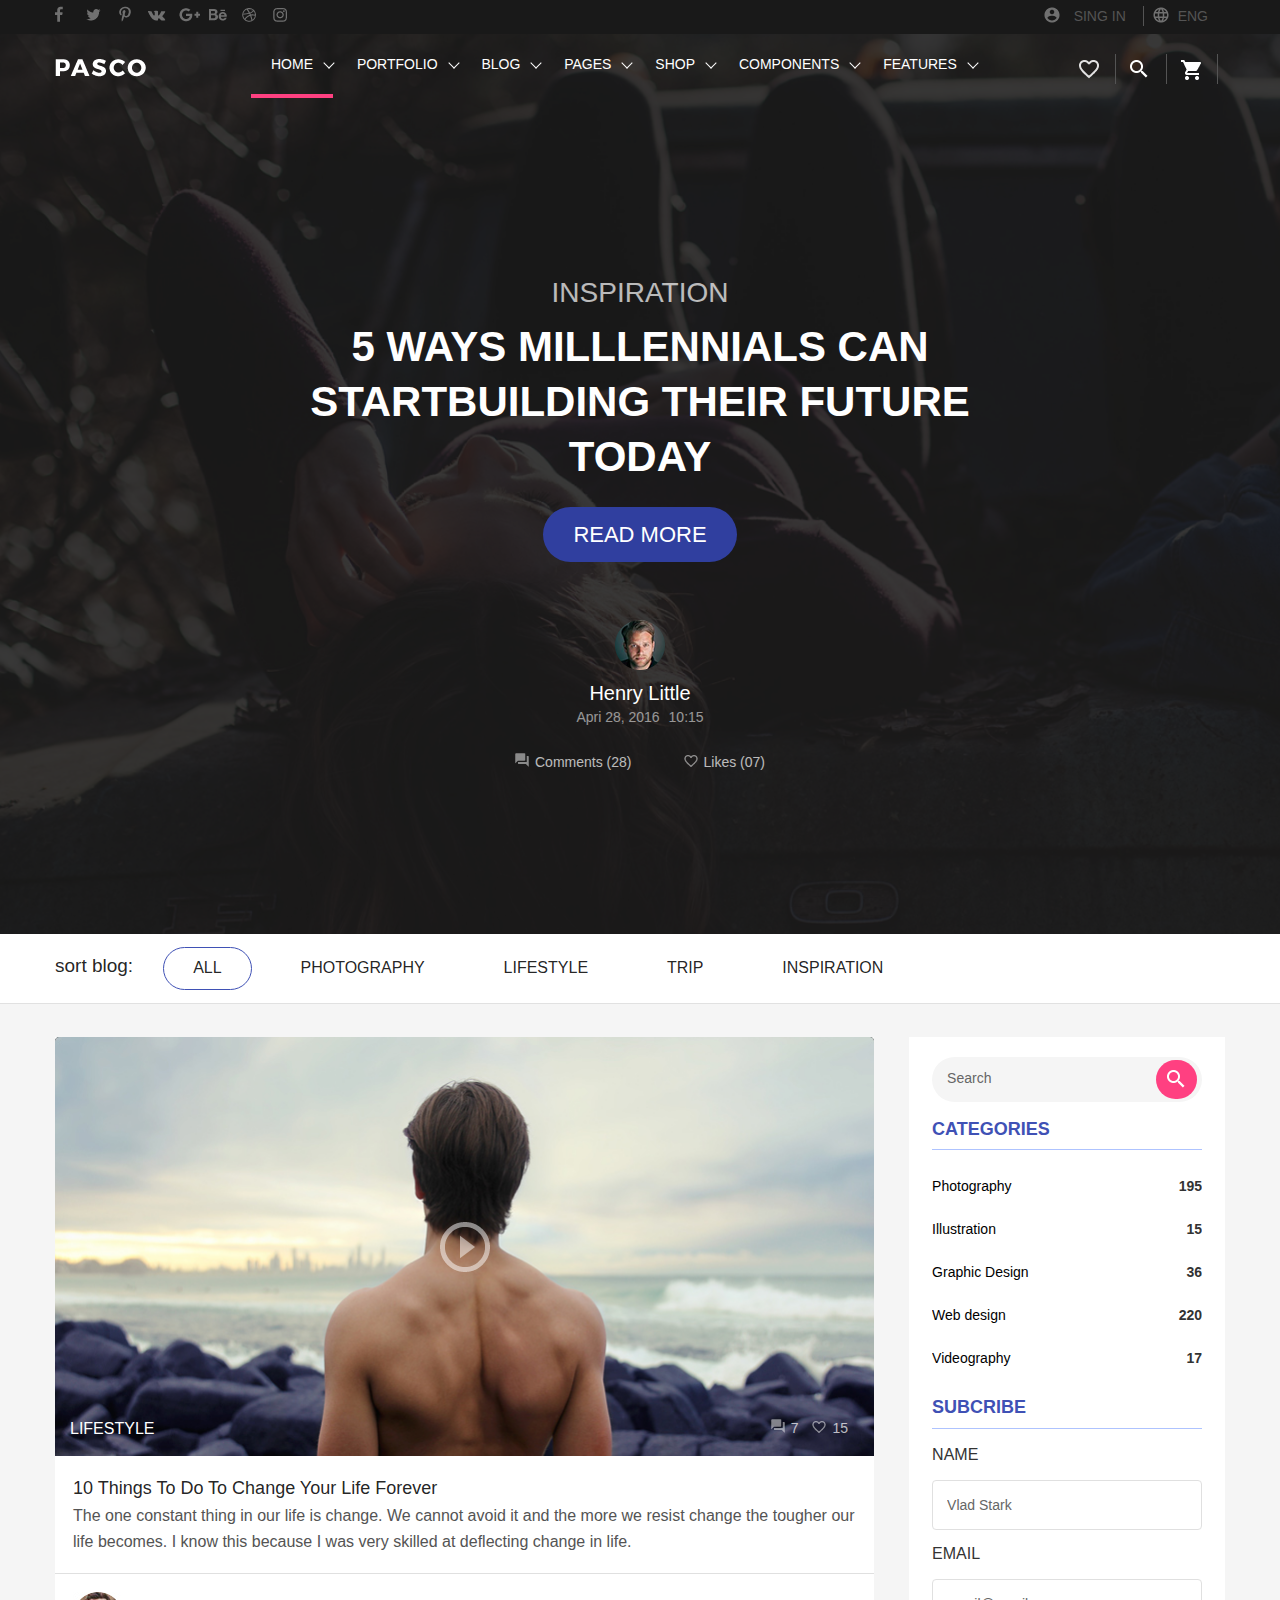
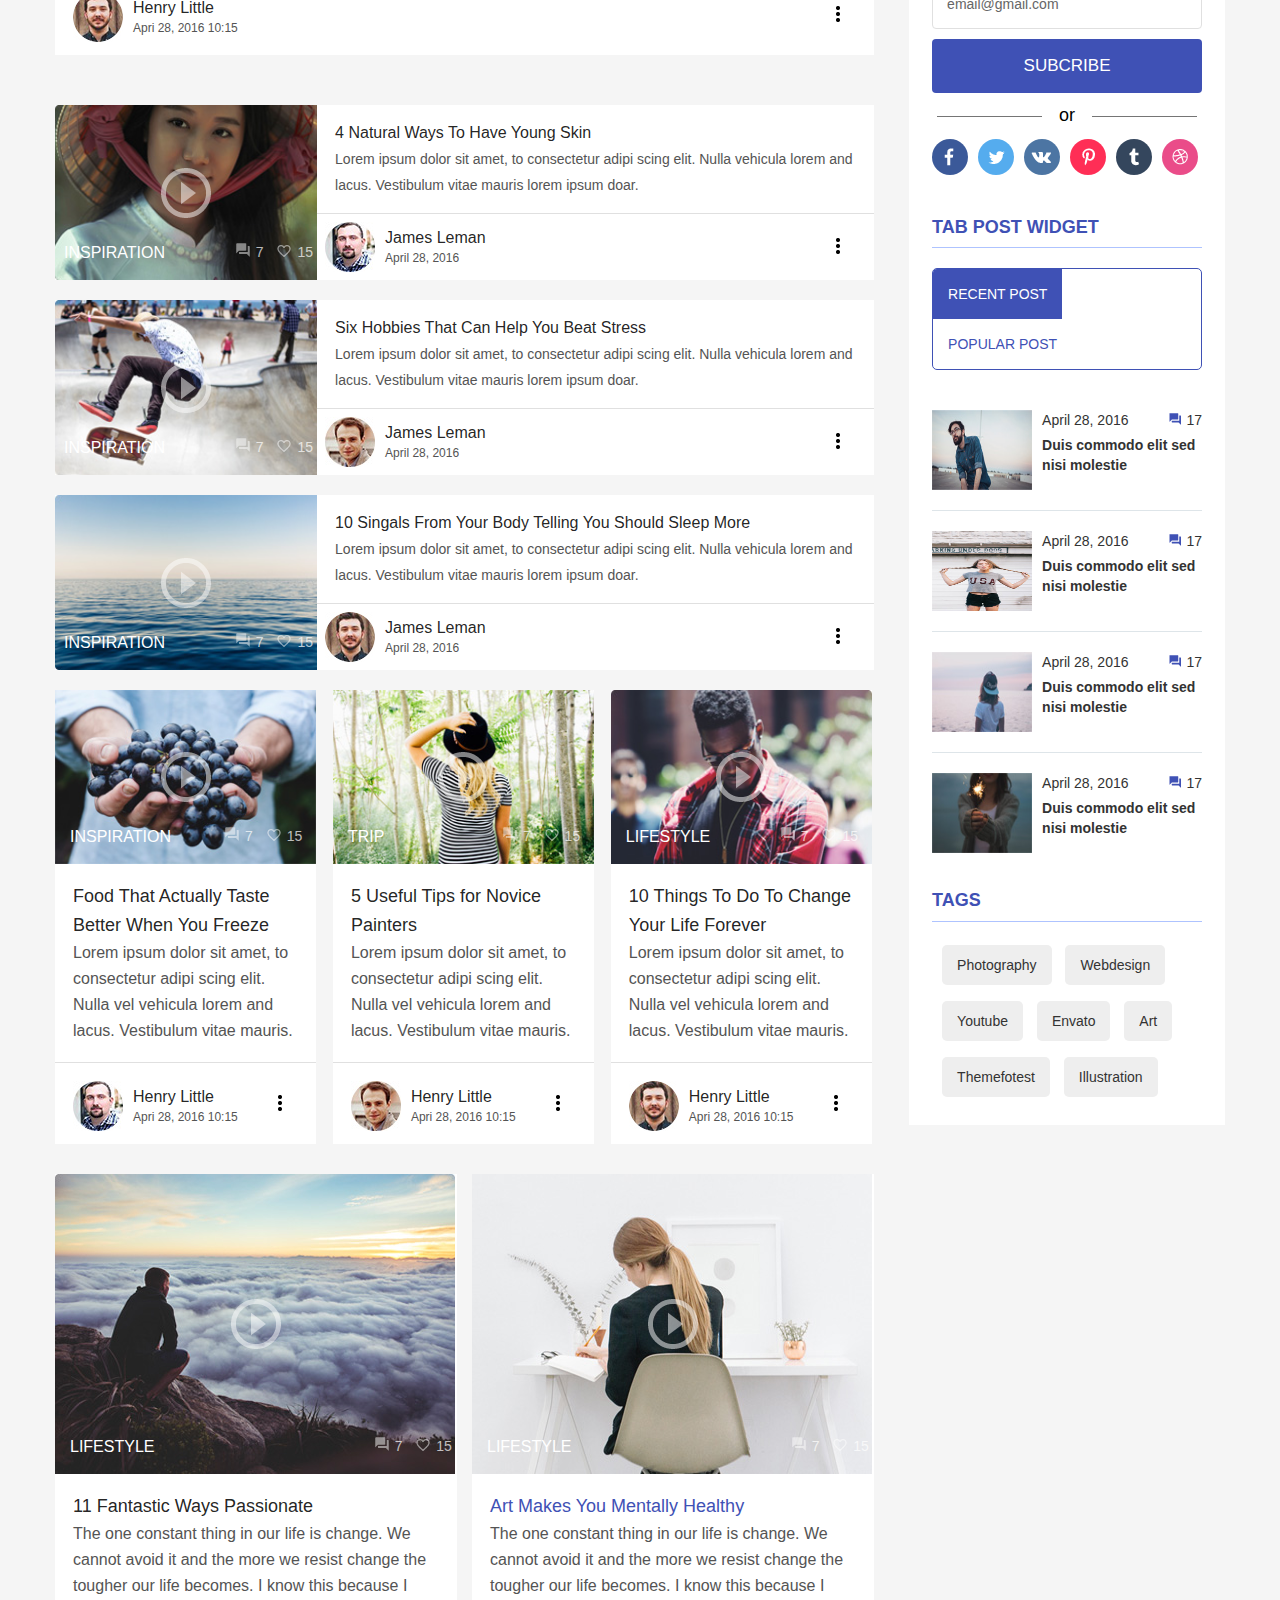
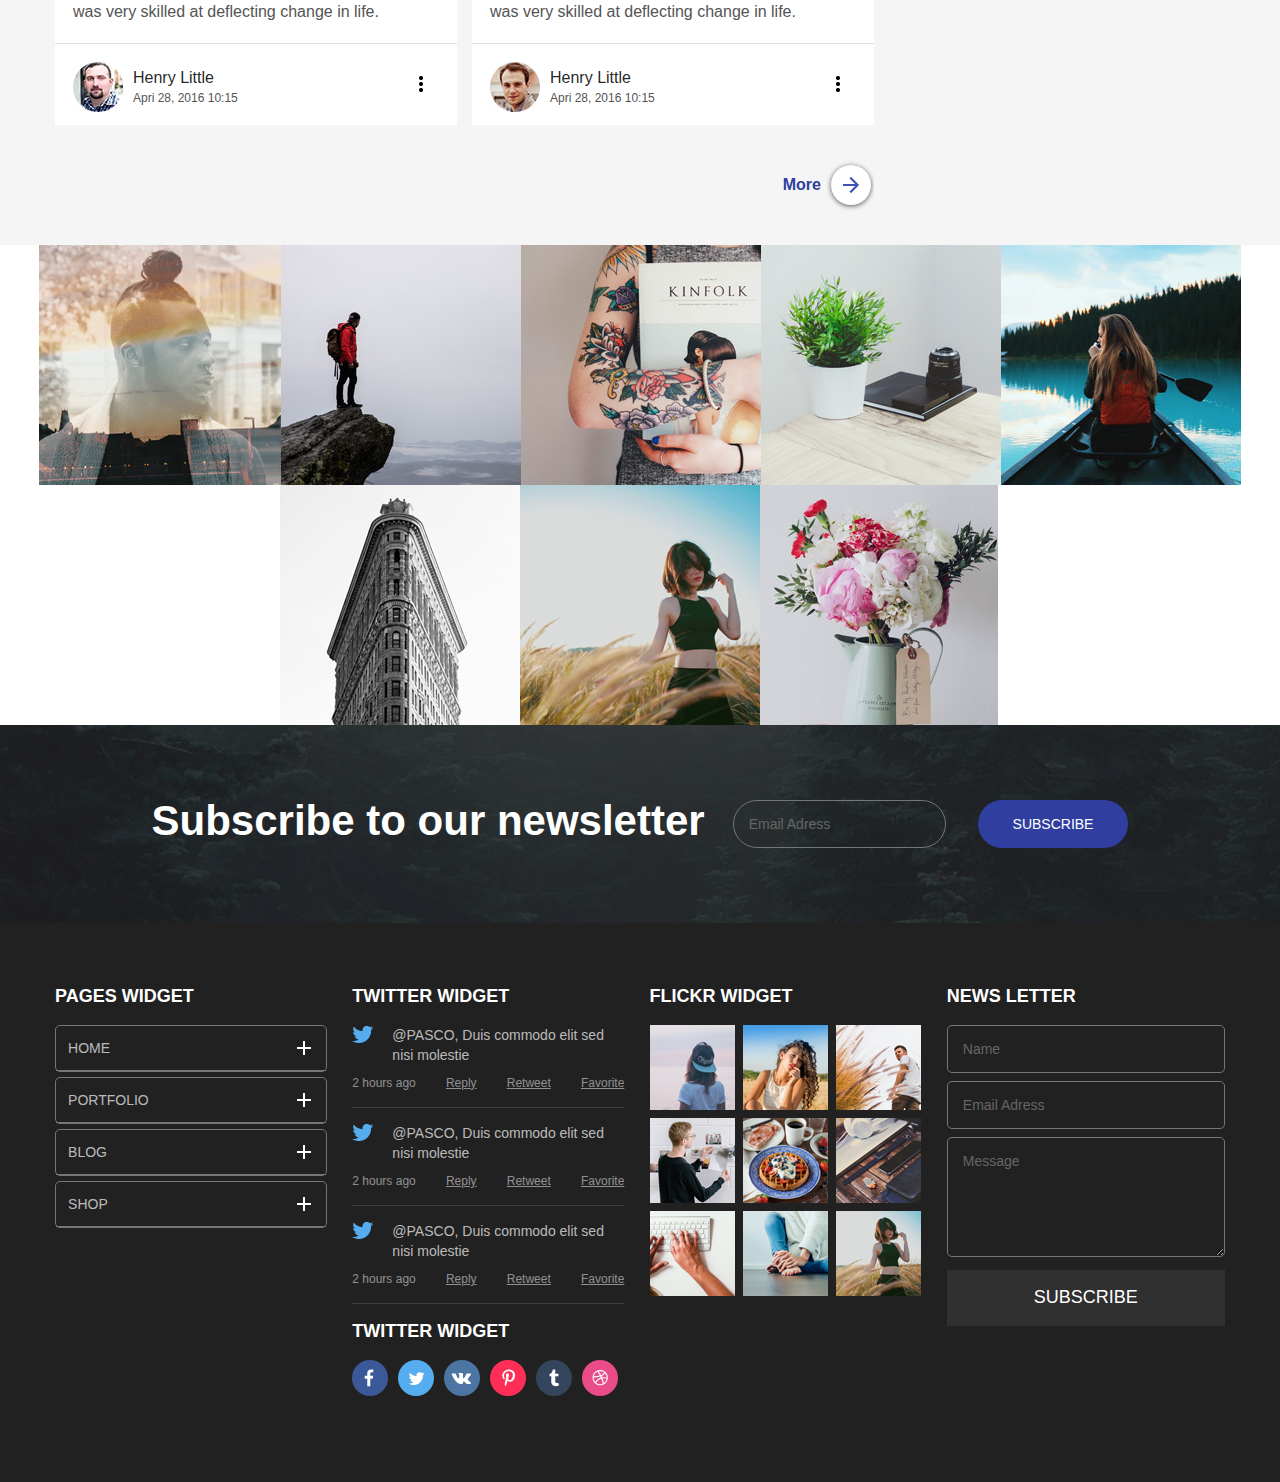
==== commit 921db46c: "section_button" ====
--- a/docs/index.html
+++ b/docs/index.html
@@ -547,6 +547,129 @@
 			</form>
 		</div>
 	</section>
+	<section class="dark-bottom">
+		<div class="wrapper">
+		<div class="pages">
+			<h2 class="dark__title-bottom">pages widget</h2>
+			<div class="dark__accord">
+				<div class="dark__item">
+						<a href="#question-1" class="dark-title js-dark-title">home</a>
+						<div class="dark-content js-dark-content" id="question-1">
+								<ul class="dark__list">
+									<li class="dark-item">Service</li>
+									<li class="dark-item">FAQ</li>
+									<li class="dark-item">About</li>
+								</ul>
+						</div>
+				</div>
+				<div class="dark__item">
+						<a href="#question-2" class="dark-title js-dark-title">portfolio</a>
+						<div class="dark-content js-dark-content" id="question-2">
+								<ul class="dark__list">
+									<li class="dark-item">Service</li>
+									<li class="dark-item">FAQ</li>
+									<li class="dark-item">About</li>
+								</ul>
+						</div>
+				</div>
+				<div class="dark__item">
+						<a href="#question-3" class="dark-title js-dark-title">blog</a>
+						<div class="dark-content js-dark-content" id="question-3">
+								<ul class="dark__list">
+									<li class="dark-item">Service</li>
+									<li class="dark-item">FAQ</li>
+									<li class="dark-item">About</li>
+								</ul>
+						</div>
+				</div>
+				<div class="dark__item">
+						<a href="#question-4" class="dark-title js-dark-title">shop</a>
+						<div class="dark-content js-dark-content" id="question-4">
+								<ul class="dark__list">
+									<li class="dark-item">Service</li>
+									<li class="dark-item">FAQ</li>
+									<li class="dark-item">About</li>
+								</ul>
+						</div>
+				</div>
+			</div>
+		</div>
+		<div class="social">
+			<h2 class="dark__title-bottom">twitter widget</h2>
+			<div class="social__tw">
+				<div class="social__text">@PASCO, Duis commodo elit sed nisi molestie</div>
+				<div class="social__content">
+					<p>2 hours ago</p>
+					<a href="#">Reply</a>
+					<a href="#">Retweet</a>
+					<a href="#">Favorite</a>
+				</div>
+			</div>
+			<div class="social__tw">
+				<div class="social__text">@PASCO, Duis commodo elit sed nisi molestie</div>
+				<div class="social__content">
+					<p>2 hours ago</p>
+					<a href="#">Reply</a>
+					<a href="#">Retweet</a>
+					<a href="#">Favorite</a>
+				</div>
+			</div>
+			<div class="social__tw">
+				<div class="social__text">@PASCO, Duis commodo elit sed nisi molestie</div>
+				<div class="social__content">
+					<p>2 hours ago</p>
+					<a href="#">Reply</a>
+					<a href="#">Retweet</a>
+					<a href="#">Favorite</a>
+				</div>
+			</div>
+			<h2 class="dark__title-bottom">twitter widget</h2>
+			<ul class="Social">
+				<li class="Social__item">
+					<a href="#" class="Social__link Social__link--fb"></a>
+				</li>
+				<li class="Social__item">
+					<a href="#" class="Social__link Social__link--tw"></a>
+				</li>
+				<li class="Social__item">
+					<a href="#" class="Social__link Social__link--vk"></a>
+				</li>
+				<li class="Social__item">
+					<a href="#" class="Social__link Social__link--pp"></a>
+				</li>
+				<li class="Social__item">
+					<a href="#" class="Social__link Social__link--toc"></a>
+				</li>
+				<li class="Social__item">
+					<a href="" class="Social__link Social__link--drib"></a>
+				</li>
+			</ul>
+		</div>
+		<div class="flickr">
+			<h2 class="dark__title-bottom">flickr widget</h2>
+			<div class="flickr__photo">
+				<img src="img/photo_section-line/1.png" alt="1">
+				<img src="img/photo_section-line/2.png" alt="2">
+				<img src="img/photo_section-line/3.png" alt="3">
+				<img src="img/photo_section-line/4.png" alt="4">
+				<img src="img/photo_section-line/5.png" alt="5">
+				<img src="img/photo_section-line/6.png" alt="6">
+				<img src="img/photo_section-line/7.png" alt="7">
+				<img src="img/photo_section-line/8.png" alt="8">
+				<img src="img/photo_section-line/9.png" alt="9">
+			</div>
+		</div>
+		<div class="letter">
+			<h2 class="dark__title-bottom">news letter</h2>
+			<form>
+				<input type="text" class="letter__text" placeholder="Name">
+				<input type="text" class="letter__text" placeholder="Email Adress">
+				<textarea class="letter__textarea" placeholder="Message"></textarea>
+				<button type="submit" class="letter__btn">subscribe</button>
+			</form>
+		</div>
+		</div>
+	</section>
 	<link rel="stylesheet" href="css/main.min.css">
 	<script src="js/scripts.min.js"></script>
 </body>
--- a/docs/css/main.min.css
+++ b/docs/css/main.min.css
@@ -1 +1 @@
-@font-face{font-family:roboto-example;font-weight:400;font-style:normal;src:url(../fonts/RobotoRegular/RobotoRegular.eot);src:url(../fonts/RobotoRegular/RobotoRegular.eot?#iefix) format("embedded-opentype"),url(../fonts/RobotoRegular/RobotoRegular.woff) format("woff"),url(../fonts/RobotoRegular/RobotoRegular.ttf) format("truetype")}@font-face{font-family:roboto-example;font-weight:700;font-style:normal;src:url(../fonts/RobotoBold/RobotoBold.eot);src:url(../fonts/RobotoBold/RobotoBold.eot?#iefix) format("embedded-opentype"),url(../fonts/RobotoBold/RobotoBold.woff) format("woff"),url(../fonts/RobotoBold/RobotoBold.ttf) format("truetype")}html{font-family:sans-serif;-ms-text-size-adjust:100%;-webkit-text-size-adjust:100%}body{margin:0}article,aside,details,figcaption,figure,footer,header,hgroup,main,menu,nav,section,summary{display:block}audio,canvas,progress,video{display:inline-block;vertical-align:baseline}audio:not([controls]){display:none;height:0}[hidden],template{display:none}a{background-color:transparent}a:active,a:hover{outline:0}abbr[title]{border-bottom:1px dotted}b,strong{font-weight:700}dfn{font-style:italic}h1{font-size:2em;margin:.67em 0}mark{background:#ff0;color:#000}small{font-size:80%}sub,sup{font-size:75%;line-height:0;position:relative;vertical-align:baseline}sup{top:-.5em}sub{bottom:-.25em}img{border:0}svg:not(:root){overflow:hidden}figure{margin:1em 40px}hr{-webkit-box-sizing:content-box;box-sizing:content-box;height:0}pre{overflow:auto}code,kbd,pre,samp{font-family:monospace,monospace;font-size:1em}button,input,optgroup,select,textarea{color:inherit;font:inherit;margin:0}button{overflow:visible}button,select{text-transform:none}button,html input[type=button],input[type=reset],input[type=submit]{-webkit-appearance:button;cursor:pointer}button[disabled],html input[disabled]{cursor:default}button::-moz-focus-inner,input::-moz-focus-inner{border:0;padding:0}input{line-height:normal}input[type=checkbox],input[type=radio]{-webkit-box-sizing:border-box;box-sizing:border-box;padding:0}input[type=number]::-webkit-inner-spin-button,input[type=number]::-webkit-outer-spin-button{height:auto}input[type=search]{-webkit-appearance:textfield;-webkit-box-sizing:content-box;box-sizing:content-box}input[type=search]::-webkit-search-cancel-button,input[type=search]::-webkit-search-decoration{-webkit-appearance:none}fieldset{border:1px solid silver;margin:0 2px;padding:.35em .625em .75em}legend{border:0;padding:0}textarea{overflow:auto}optgroup{font-weight:700}table{border-collapse:collapse;border-spacing:0}td,th{padding:0}*{-webkit-box-sizing:border-box;box-sizing:border-box}:after,:before{-webkit-box-sizing:border-box;box-sizing:border-box}html{font-size:10px;-webkit-tap-highlight-color:transparent}body{font-family:"Helvetica Neue",Helvetica,Arial,sans-serif;font-size:14px;line-height:1.42857143;color:#333;background-color:#fff}button,input,select,textarea{font-family:inherit;font-size:inherit;line-height:inherit}a{color:#337ab7;text-decoration:none}a:focus,a:hover{color:#23527c;text-decoration:underline}a:focus{outline:5px auto -webkit-focus-ring-color;outline-offset:-2px}figure{margin:0}img{vertical-align:middle}.img-responsive{display:block;max-width:100%;height:auto}.img-rounded{-webkit-border-radius:6px;border-radius:6px}.img-thumbnail{padding:4px;line-height:1.42857143;background-color:#fff;border:1px solid #ddd;-webkit-border-radius:4px;border-radius:4px;-webkit-transition:all .2s ease-in-out;transition:all .2s ease-in-out;display:inline-block;max-width:100%;height:auto}.img-circle{-webkit-border-radius:50%;border-radius:50%}hr{margin-top:20px;margin-bottom:20px;border:0;border-top:1px solid #eee}.sr-only{position:absolute;width:1px;height:1px;margin:-1px;padding:0;overflow:hidden;clip:rect(0,0,0,0);border:0}.sr-only-focusable:active,.sr-only-focusable:focus{position:static;width:auto;height:auto;margin:0;overflow:visible;clip:auto}[role=button]{cursor:pointer}.container{margin-right:auto;margin-left:auto;padding-left:15px;padding-right:15px}@media (min-width:768px){.container{width:750px}}@media (min-width:992px){.container{width:970px}}@media (min-width:1200px){.container{width:1170px}}.container-fluid{margin-right:auto;margin-left:auto;padding-left:15px;padding-right:15px}.row{margin-left:-15px;margin-right:-15px}.col-lg-1,.col-lg-10,.col-lg-11,.col-lg-12,.col-lg-2,.col-lg-3,.col-lg-4,.col-lg-5,.col-lg-6,.col-lg-7,.col-lg-8,.col-lg-9,.col-md-1,.col-md-10,.col-md-11,.col-md-12,.col-md-2,.col-md-3,.col-md-4,.col-md-5,.col-md-6,.col-md-7,.col-md-8,.col-md-9,.col-sm-1,.col-sm-10,.col-sm-11,.col-sm-12,.col-sm-2,.col-sm-3,.col-sm-4,.col-sm-5,.col-sm-6,.col-sm-7,.col-sm-8,.col-sm-9,.col-xs-1,.col-xs-10,.col-xs-11,.col-xs-12,.col-xs-2,.col-xs-3,.col-xs-4,.col-xs-5,.col-xs-6,.col-xs-7,.col-xs-8,.col-xs-9{position:relative;min-height:1px;padding-left:15px;padding-right:15px}.col-xs-1,.col-xs-10,.col-xs-11,.col-xs-12,.col-xs-2,.col-xs-3,.col-xs-4,.col-xs-5,.col-xs-6,.col-xs-7,.col-xs-8,.col-xs-9{float:left}.col-xs-12{width:100%}.col-xs-11{width:91.66666667%}.col-xs-10{width:83.33333333%}.col-xs-9{width:75%}.col-xs-8{width:66.66666667%}.col-xs-7{width:58.33333333%}.col-xs-6{width:50%}.col-xs-5{width:41.66666667%}.col-xs-4{width:33.33333333%}.col-xs-3{width:25%}.col-xs-2{width:16.66666667%}.col-xs-1{width:8.33333333%}.col-xs-pull-12{right:100%}.col-xs-pull-11{right:91.66666667%}.col-xs-pull-10{right:83.33333333%}.col-xs-pull-9{right:75%}.col-xs-pull-8{right:66.66666667%}.col-xs-pull-7{right:58.33333333%}.col-xs-pull-6{right:50%}.col-xs-pull-5{right:41.66666667%}.col-xs-pull-4{right:33.33333333%}.col-xs-pull-3{right:25%}.col-xs-pull-2{right:16.66666667%}.col-xs-pull-1{right:8.33333333%}.col-xs-pull-0{right:auto}.col-xs-push-12{left:100%}.col-xs-push-11{left:91.66666667%}.col-xs-push-10{left:83.33333333%}.col-xs-push-9{left:75%}.col-xs-push-8{left:66.66666667%}.col-xs-push-7{left:58.33333333%}.col-xs-push-6{left:50%}.col-xs-push-5{left:41.66666667%}.col-xs-push-4{left:33.33333333%}.col-xs-push-3{left:25%}.col-xs-push-2{left:16.66666667%}.col-xs-push-1{left:8.33333333%}.col-xs-push-0{left:auto}.col-xs-offset-12{margin-left:100%}.col-xs-offset-11{margin-left:91.66666667%}.col-xs-offset-10{margin-left:83.33333333%}.col-xs-offset-9{margin-left:75%}.col-xs-offset-8{margin-left:66.66666667%}.col-xs-offset-7{margin-left:58.33333333%}.col-xs-offset-6{margin-left:50%}.col-xs-offset-5{margin-left:41.66666667%}.col-xs-offset-4{margin-left:33.33333333%}.col-xs-offset-3{margin-left:25%}.col-xs-offset-2{margin-left:16.66666667%}.col-xs-offset-1{margin-left:8.33333333%}.col-xs-offset-0{margin-left:0}@media (min-width:768px){.col-sm-1,.col-sm-10,.col-sm-11,.col-sm-12,.col-sm-2,.col-sm-3,.col-sm-4,.col-sm-5,.col-sm-6,.col-sm-7,.col-sm-8,.col-sm-9{float:left}.col-sm-12{width:100%}.col-sm-11{width:91.66666667%}.col-sm-10{width:83.33333333%}.col-sm-9{width:75%}.col-sm-8{width:66.66666667%}.col-sm-7{width:58.33333333%}.col-sm-6{width:50%}.col-sm-5{width:41.66666667%}.col-sm-4{width:33.33333333%}.col-sm-3{width:25%}.col-sm-2{width:16.66666667%}.col-sm-1{width:8.33333333%}.col-sm-pull-12{right:100%}.col-sm-pull-11{right:91.66666667%}.col-sm-pull-10{right:83.33333333%}.col-sm-pull-9{right:75%}.col-sm-pull-8{right:66.66666667%}.col-sm-pull-7{right:58.33333333%}.col-sm-pull-6{right:50%}.col-sm-pull-5{right:41.66666667%}.col-sm-pull-4{right:33.33333333%}.col-sm-pull-3{right:25%}.col-sm-pull-2{right:16.66666667%}.col-sm-pull-1{right:8.33333333%}.col-sm-pull-0{right:auto}.col-sm-push-12{left:100%}.col-sm-push-11{left:91.66666667%}.col-sm-push-10{left:83.33333333%}.col-sm-push-9{left:75%}.col-sm-push-8{left:66.66666667%}.col-sm-push-7{left:58.33333333%}.col-sm-push-6{left:50%}.col-sm-push-5{left:41.66666667%}.col-sm-push-4{left:33.33333333%}.col-sm-push-3{left:25%}.col-sm-push-2{left:16.66666667%}.col-sm-push-1{left:8.33333333%}.col-sm-push-0{left:auto}.col-sm-offset-12{margin-left:100%}.col-sm-offset-11{margin-left:91.66666667%}.col-sm-offset-10{margin-left:83.33333333%}.col-sm-offset-9{margin-left:75%}.col-sm-offset-8{margin-left:66.66666667%}.col-sm-offset-7{margin-left:58.33333333%}.col-sm-offset-6{margin-left:50%}.col-sm-offset-5{margin-left:41.66666667%}.col-sm-offset-4{margin-left:33.33333333%}.col-sm-offset-3{margin-left:25%}.col-sm-offset-2{margin-left:16.66666667%}.col-sm-offset-1{margin-left:8.33333333%}.col-sm-offset-0{margin-left:0}}@media (min-width:992px){.col-md-1,.col-md-10,.col-md-11,.col-md-12,.col-md-2,.col-md-3,.col-md-4,.col-md-5,.col-md-6,.col-md-7,.col-md-8,.col-md-9{float:left}.col-md-12{width:100%}.col-md-11{width:91.66666667%}.col-md-10{width:83.33333333%}.col-md-9{width:75%}.col-md-8{width:66.66666667%}.col-md-7{width:58.33333333%}.col-md-6{width:50%}.col-md-5{width:41.66666667%}.col-md-4{width:33.33333333%}.col-md-3{width:25%}.col-md-2{width:16.66666667%}.col-md-1{width:8.33333333%}.col-md-pull-12{right:100%}.col-md-pull-11{right:91.66666667%}.col-md-pull-10{right:83.33333333%}.col-md-pull-9{right:75%}.col-md-pull-8{right:66.66666667%}.col-md-pull-7{right:58.33333333%}.col-md-pull-6{right:50%}.col-md-pull-5{right:41.66666667%}.col-md-pull-4{right:33.33333333%}.col-md-pull-3{right:25%}.col-md-pull-2{right:16.66666667%}.col-md-pull-1{right:8.33333333%}.col-md-pull-0{right:auto}.col-md-push-12{left:100%}.col-md-push-11{left:91.66666667%}.col-md-push-10{left:83.33333333%}.col-md-push-9{left:75%}.col-md-push-8{left:66.66666667%}.col-md-push-7{left:58.33333333%}.col-md-push-6{left:50%}.col-md-push-5{left:41.66666667%}.col-md-push-4{left:33.33333333%}.col-md-push-3{left:25%}.col-md-push-2{left:16.66666667%}.col-md-push-1{left:8.33333333%}.col-md-push-0{left:auto}.col-md-offset-12{margin-left:100%}.col-md-offset-11{margin-left:91.66666667%}.col-md-offset-10{margin-left:83.33333333%}.col-md-offset-9{margin-left:75%}.col-md-offset-8{margin-left:66.66666667%}.col-md-offset-7{margin-left:58.33333333%}.col-md-offset-6{margin-left:50%}.col-md-offset-5{margin-left:41.66666667%}.col-md-offset-4{margin-left:33.33333333%}.col-md-offset-3{margin-left:25%}.col-md-offset-2{margin-left:16.66666667%}.col-md-offset-1{margin-left:8.33333333%}.col-md-offset-0{margin-left:0}}@media (min-width:1200px){.col-lg-1,.col-lg-10,.col-lg-11,.col-lg-12,.col-lg-2,.col-lg-3,.col-lg-4,.col-lg-5,.col-lg-6,.col-lg-7,.col-lg-8,.col-lg-9{float:left}.col-lg-12{width:100%}.col-lg-11{width:91.66666667%}.col-lg-10{width:83.33333333%}.col-lg-9{width:75%}.col-lg-8{width:66.66666667%}.col-lg-7{width:58.33333333%}.col-lg-6{width:50%}.col-lg-5{width:41.66666667%}.col-lg-4{width:33.33333333%}.col-lg-3{width:25%}.col-lg-2{width:16.66666667%}.col-lg-1{width:8.33333333%}.col-lg-pull-12{right:100%}.col-lg-pull-11{right:91.66666667%}.col-lg-pull-10{right:83.33333333%}.col-lg-pull-9{right:75%}.col-lg-pull-8{right:66.66666667%}.col-lg-pull-7{right:58.33333333%}.col-lg-pull-6{right:50%}.col-lg-pull-5{right:41.66666667%}.col-lg-pull-4{right:33.33333333%}.col-lg-pull-3{right:25%}.col-lg-pull-2{right:16.66666667%}.col-lg-pull-1{right:8.33333333%}.col-lg-pull-0{right:auto}.col-lg-push-12{left:100%}.col-lg-push-11{left:91.66666667%}.col-lg-push-10{left:83.33333333%}.col-lg-push-9{left:75%}.col-lg-push-8{left:66.66666667%}.col-lg-push-7{left:58.33333333%}.col-lg-push-6{left:50%}.col-lg-push-5{left:41.66666667%}.col-lg-push-4{left:33.33333333%}.col-lg-push-3{left:25%}.col-lg-push-2{left:16.66666667%}.col-lg-push-1{left:8.33333333%}.col-lg-push-0{left:auto}.col-lg-offset-12{margin-left:100%}.col-lg-offset-11{margin-left:91.66666667%}.col-lg-offset-10{margin-left:83.33333333%}.col-lg-offset-9{margin-left:75%}.col-lg-offset-8{margin-left:66.66666667%}.col-lg-offset-7{margin-left:58.33333333%}.col-lg-offset-6{margin-left:50%}.col-lg-offset-5{margin-left:41.66666667%}.col-lg-offset-4{margin-left:33.33333333%}.col-lg-offset-3{margin-left:25%}.col-lg-offset-2{margin-left:16.66666667%}.col-lg-offset-1{margin-left:8.33333333%}.col-lg-offset-0{margin-left:0}}.clearfix:after,.clearfix:before,.container-fluid:after,.container-fluid:before,.container:after,.container:before,.row:after,.row:before{content:" ";display:table}.clearfix:after,.container-fluid:after,.container:after,.row:after{clear:both}.center-block{display:block;margin-left:auto;margin-right:auto}.pull-right{float:right!important}.pull-left{float:left!important}.hide{display:none!important}.show{display:block!important}.invisible{visibility:hidden}.text-hide{font:0/0 a;color:transparent;text-shadow:none;background-color:transparent;border:0}.hidden{display:none!important}.affix{position:fixed}@-ms-viewport{width:device-width}.visible-lg,.visible-md,.visible-sm,.visible-xs{display:none!important}.visible-lg-block,.visible-lg-inline,.visible-lg-inline-block,.visible-md-block,.visible-md-inline,.visible-md-inline-block,.visible-sm-block,.visible-sm-inline,.visible-sm-inline-block,.visible-xs-block,.visible-xs-inline,.visible-xs-inline-block{display:none!important}@media (max-width:767px){.visible-xs{display:block!important}table.visible-xs{display:table!important}tr.visible-xs{display:table-row!important}td.visible-xs,th.visible-xs{display:table-cell!important}}@media (max-width:767px){.visible-xs-block{display:block!important}}@media (max-width:767px){.visible-xs-inline{display:inline!important}}@media (max-width:767px){.visible-xs-inline-block{display:inline-block!important}}@media (min-width:768px) and (max-width:991px){.visible-sm{display:block!important}table.visible-sm{display:table!important}tr.visible-sm{display:table-row!important}td.visible-sm,th.visible-sm{display:table-cell!important}}@media (min-width:768px) and (max-width:991px){.visible-sm-block{display:block!important}}@media (min-width:768px) and (max-width:991px){.visible-sm-inline{display:inline!important}}@media (min-width:768px) and (max-width:991px){.visible-sm-inline-block{display:inline-block!important}}@media (min-width:992px) and (max-width:1199px){.visible-md{display:block!important}table.visible-md{display:table!important}tr.visible-md{display:table-row!important}td.visible-md,th.visible-md{display:table-cell!important}}@media (min-width:992px) and (max-width:1199px){.visible-md-block{display:block!important}}@media (min-width:992px) and (max-width:1199px){.visible-md-inline{display:inline!important}}@media (min-width:992px) and (max-width:1199px){.visible-md-inline-block{display:inline-block!important}}@media (min-width:1200px){.visible-lg{display:block!important}table.visible-lg{display:table!important}tr.visible-lg{display:table-row!important}td.visible-lg,th.visible-lg{display:table-cell!important}}@media (min-width:1200px){.visible-lg-block{display:block!important}}@media (min-width:1200px){.visible-lg-inline{display:inline!important}}@media (min-width:1200px){.visible-lg-inline-block{display:inline-block!important}}@media (max-width:767px){.hidden-xs{display:none!important}}@media (min-width:768px) and (max-width:991px){.hidden-sm{display:none!important}}@media (min-width:992px) and (max-width:1199px){.hidden-md{display:none!important}}@media (min-width:1200px){.hidden-lg{display:none!important}}.visible-print{display:none!important}@media print{.visible-print{display:block!important}table.visible-print{display:table!important}tr.visible-print{display:table-row!important}td.visible-print,th.visible-print{display:table-cell!important}}.visible-print-block{display:none!important}@media print{.visible-print-block{display:block!important}}.visible-print-inline{display:none!important}@media print{.visible-print-inline{display:inline!important}}.visible-print-inline-block{display:none!important}@media print{.visible-print-inline-block{display:inline-block!important}}@media print{.hidden-print{display:none!important}}*{-webkit-box-sizing:border-box;box-sizing:border-box}::-webkit-input-placeholder{color:#666;opacity:1}:-moz-placeholder{color:#666;opacity:1}::-moz-placeholder{color:#666;opacity:1}:-ms-input-placeholder{color:#666;opacity:1}body input:focus:required:invalid,body textarea:focus:required:invalid{color:#666}body input:required:valid,body textarea:required:valid{color:#666}body,html{height:100%}ul{margin:0;padding:0;list-style:none}body{font-size:16px;min-width:320px;position:relative;line-height:1.75;font-family:roboto-example,sans-serif;overflow-x:hidden;opacity:1}.clearfix:after{content:"";display:table;clear:both}.img-responsive{display:block;max-width:100%;height:auto}.wrapper{max-width:1170px;margin:0 auto;width:100%;overflow:hidden;position:relative}.head-main{background:url(../img/bg-main.jpg) 0 0 no-repeat;background-size:cover;position:relative;height:100vh}.dark{position:absolute;top:0;left:0;bottom:0;right:0;background:rgba(22,22,22,.85)}.top-list{margin:0;padding:0;float:left;list-style:none}.top-line{padding:6px 0;background:#191919}.top-list__item{display:inline-block;margin-right:5px}.top-list__list{display:block;width:22px;height:17px;background:url(../img/icon.png) no-repeat}.top-list__list--fb{background-position:0 0}.top-list__list--tw{background-position:-23px 0}.top-list__list--p{background-position:-50px 0}.top-list__list--vk{background-position:-78px 0}.top-list__list--gg{background-position:-109px 0}.top-list__list--bb{background-position:-145px 0}.top-list__list--row{background-position:-175px 0}.top-list__list--inst{background-position:-203px 0}.login{float:right}.login a{color:#545454;text-decoration:none;-webkit-transition:all .5s;transition:all .5s}.login a:hover{color:#fff}.lang__link,.login__link{padding:0 17px;display:inline-block;text-transform:uppercase;padding-left:30px;position:relative}.login__link{border-right:1px solid #545454}.login__link:before{content:"";position:absolute;width:18px;height:18px;top:50%;-webkit-transform:translateY(-50%);-ms-transform:translateY(-50%);transform:translateY(-50%);left:0;background:url(../img/icon/account_circle.png) 0 0 no-repeat}.lang__link:before{content:"";position:absolute;width:18px;height:18px;top:50%;-webkit-transform:translateY(-50%);-ms-transform:translateY(-50%);transform:translateY(-50%);left:5px;background:url(../img/icon/language.png) 0 0 no-repeat}.logo-wrap{float:left;margin-right:105px;padding:25px 0}.logo{padding:20px 0}.mnu{display:inline-block;width:100%;max-width:800px}.mnu__item{display:inline-block}.mnu__link{display:block;text-transform:uppercase;padding:20px 20px;text-decoration:none;color:#fff;-webkit-transition:all .2s;transition:all .2s;border-bottom:4px solid transparent;position:relative}.mnu__link:hover{border-bottom:4px solid #ff4081;text-decoration:none;color:#fff}.mnu__link:after{content:"";position:absolute;width:8px;height:8px;border-bottom:1px solid #fff;border-right:1px solid #fff;top:42%;-webkit-transform:translateY(-50%);-ms-transform:translateY(-50%);transform:translateY(-50%);right:0;-webkit-transform:rotate(45deg);-ms-transform:rotate(45deg);transform:rotate(45deg)}.mnu__item--active a{border-bottom:4px solid #ff4081}.icon{float:right}.icon li{display:inline-block;padding:20px 0}.icon__link{width:40px;height:30px;display:block;border-right:1px solid #545454;margin-right:7px;background:url(../img/icon/split.png) 0 0 no-repeat}.icon__link--Search{background-position:-18px -15px}.icon__link--heart{background-position:-80px -15px}.icon__link--basket{background-position:-80px -75px}.header-line{margin-bottom:170px}.header__content{text-align:center;max-width:818px;width:100%;margin:0 auto}.header__text{text-transform:uppercase;color:#fff;font-size:28px;line-height:27px;opacity:.7}.header__title{text-transform:uppercase;color:#fff;margin-top:13px;font-size:42px;line-height:55px;padding:0 25px;margin-bottom:35px}.btn{padding:15px 30px;text-transform:uppercase;text-decoration:none;font-size:22px;color:#fff;-webkit-border-radius:35px;border-radius:35px}.btn:hover{text-decoration:none;color:#fff}.btn:focus{text-decoration:none}.btn-head{background:#303f9f}.people-wrap{width:100%;max-width:250px;margin:70px auto 0;text-align:center}.people__name{color:#fff;margin-top:10px;font-size:20px;line-height:27px}.people__date{margin-right:5px;color:#fff;opacity:.54}.people__time{color:#fff;opacity:.54}.people__data-wrap{margin-bottom:25px}.people__com{display:inline-block;padding-left:20px;color:#fff;-webkit-transition:all .5s;transition:all .5s;opacity:.7;position:relative;float:left}.people__com:hover{text-decoration:none;color:#fff;opacity:1}.people__com:focus{text-decoration:none}.people__com:before{content:"";position:absolute;width:18px;height:18px;background:url(../img/forum.png) 0 0 no-repeat;top:50%;-webkit-transform:translateY(-50%);-ms-transform:translateY(-50%);transform:translateY(-50%);left:0}.people__like{display:inline-block;padding-left:20px;color:#fff;opacity:.7;-webkit-transition:all .5s;transition:all .5s;position:relative;float:right}.people__like:hover{text-decoration:none;color:#fff;opacity:1}.people__like:focus{text-decoration:none}.people__like:before{content:"";position:absolute;width:18px;height:18px;background:url(../img/favorite_border.png) 0 0 no-repeat;top:60%;-webkit-transform:translateY(-50%);-ms-transform:translateY(-50%);transform:translateY(-50%);left:0}@font-face{font-family:roboto-example;font-weight:400;font-style:normal;src:url(../fonts/RobotoRegular/RobotoRegular.eot);src:url(../fonts/RobotoRegular/RobotoRegular.eot?#iefix) format("embedded-opentype"),url(../fonts/RobotoRegular/RobotoRegular.woff) format("woff"),url(../fonts/RobotoRegular/RobotoRegular.ttf) format("truetype")}@font-face{font-family:roboto-example;font-weight:700;font-style:normal;src:url(../fonts/RobotoBold/RobotoBold.eot);src:url(../fonts/RobotoBold/RobotoBold.eot?#iefix) format("embedded-opentype"),url(../fonts/RobotoBold/RobotoBold.woff) format("woff"),url(../fonts/RobotoBold/RobotoBold.ttf) format("truetype")}html{font-family:sans-serif;-ms-text-size-adjust:100%;-webkit-text-size-adjust:100%}body{margin:0}article,aside,details,figcaption,figure,footer,header,hgroup,main,menu,nav,section,summary{display:block}audio,canvas,progress,video{display:inline-block;vertical-align:baseline}audio:not([controls]){display:none;height:0}[hidden],template{display:none}a{background-color:transparent}a:active,a:hover{outline:0}abbr[title]{border-bottom:1px dotted}b,strong{font-weight:700}dfn{font-style:italic}h1{font-size:2em;margin:.67em 0}mark{background:#ff0;color:#000}small{font-size:80%}sub,sup{font-size:75%;line-height:0;position:relative;vertical-align:baseline}sup{top:-.5em}sub{bottom:-.25em}img{border:0}svg:not(:root){overflow:hidden}figure{margin:1em 40px}hr{-webkit-box-sizing:content-box;box-sizing:content-box;height:0}pre{overflow:auto}code,kbd,pre,samp{font-family:monospace,monospace;font-size:1em}button,input,optgroup,select,textarea{color:inherit;font:inherit;margin:0}button{overflow:visible}button,select{text-transform:none}button,html input[type=button],input[type=reset],input[type=submit]{-webkit-appearance:button;cursor:pointer}button[disabled],html input[disabled]{cursor:default}button::-moz-focus-inner,input::-moz-focus-inner{border:0;padding:0}input{line-height:normal}input[type=checkbox],input[type=radio]{-webkit-box-sizing:border-box;box-sizing:border-box;padding:0}input[type=number]::-webkit-inner-spin-button,input[type=number]::-webkit-outer-spin-button{height:auto}input[type=search]{-webkit-appearance:textfield;-webkit-box-sizing:content-box;box-sizing:content-box}input[type=search]::-webkit-search-cancel-button,input[type=search]::-webkit-search-decoration{-webkit-appearance:none}fieldset{border:1px solid silver;margin:0 2px;padding:.35em .625em .75em}legend{border:0;padding:0}textarea{overflow:auto}optgroup{font-weight:700}table{border-collapse:collapse;border-spacing:0}td,th{padding:0}*{-webkit-box-sizing:border-box;box-sizing:border-box}:after,:before{-webkit-box-sizing:border-box;box-sizing:border-box}html{font-size:10px;-webkit-tap-highlight-color:transparent}body{font-family:"Helvetica Neue",Helvetica,Arial,sans-serif;font-size:14px;line-height:1.42857143;color:#333;background-color:#fff}button,input,select,textarea{font-family:inherit;font-size:inherit;line-height:inherit}a{color:#337ab7;text-decoration:none}a:focus,a:hover{color:#23527c;text-decoration:underline}a:focus{outline:5px auto -webkit-focus-ring-color;outline-offset:-2px}figure{margin:0}img{vertical-align:middle}.img-responsive{display:block;max-width:100%;height:auto}.img-rounded{-webkit-border-radius:6px;border-radius:6px}.img-thumbnail{padding:4px;line-height:1.42857143;background-color:#fff;border:1px solid #ddd;-webkit-border-radius:4px;border-radius:4px;-webkit-transition:all .2s ease-in-out;transition:all .2s ease-in-out;display:inline-block;max-width:100%;height:auto}.img-circle{-webkit-border-radius:50%;border-radius:50%}hr{margin-top:20px;margin-bottom:20px;border:0;border-top:1px solid #eee}.sr-only{position:absolute;width:1px;height:1px;margin:-1px;padding:0;overflow:hidden;clip:rect(0,0,0,0);border:0}.sr-only-focusable:active,.sr-only-focusable:focus{position:static;width:auto;height:auto;margin:0;overflow:visible;clip:auto}[role=button]{cursor:pointer}.container{margin-right:auto;margin-left:auto;padding-left:15px;padding-right:15px}@media (min-width:768px){.container{width:750px}}@media (min-width:992px){.container{width:970px}}@media (min-width:1200px){.container{width:1170px}}.container-fluid{margin-right:auto;margin-left:auto;padding-left:15px;padding-right:15px}.row{margin-left:-15px;margin-right:-15px}.col-lg-1,.col-lg-10,.col-lg-11,.col-lg-12,.col-lg-2,.col-lg-3,.col-lg-4,.col-lg-5,.col-lg-6,.col-lg-7,.col-lg-8,.col-lg-9,.col-md-1,.col-md-10,.col-md-11,.col-md-12,.col-md-2,.col-md-3,.col-md-4,.col-md-5,.col-md-6,.col-md-7,.col-md-8,.col-md-9,.col-sm-1,.col-sm-10,.col-sm-11,.col-sm-12,.col-sm-2,.col-sm-3,.col-sm-4,.col-sm-5,.col-sm-6,.col-sm-7,.col-sm-8,.col-sm-9,.col-xs-1,.col-xs-10,.col-xs-11,.col-xs-12,.col-xs-2,.col-xs-3,.col-xs-4,.col-xs-5,.col-xs-6,.col-xs-7,.col-xs-8,.col-xs-9{position:relative;min-height:1px;padding-left:15px;padding-right:15px}.col-xs-1,.col-xs-10,.col-xs-11,.col-xs-12,.col-xs-2,.col-xs-3,.col-xs-4,.col-xs-5,.col-xs-6,.col-xs-7,.col-xs-8,.col-xs-9{float:left}.col-xs-12{width:100%}.col-xs-11{width:91.66666667%}.col-xs-10{width:83.33333333%}.col-xs-9{width:75%}.col-xs-8{width:66.66666667%}.col-xs-7{width:58.33333333%}.col-xs-6{width:50%}.col-xs-5{width:41.66666667%}.col-xs-4{width:33.33333333%}.col-xs-3{width:25%}.col-xs-2{width:16.66666667%}.col-xs-1{width:8.33333333%}.col-xs-pull-12{right:100%}.col-xs-pull-11{right:91.66666667%}.col-xs-pull-10{right:83.33333333%}.col-xs-pull-9{right:75%}.col-xs-pull-8{right:66.66666667%}.col-xs-pull-7{right:58.33333333%}.col-xs-pull-6{right:50%}.col-xs-pull-5{right:41.66666667%}.col-xs-pull-4{right:33.33333333%}.col-xs-pull-3{right:25%}.col-xs-pull-2{right:16.66666667%}.col-xs-pull-1{right:8.33333333%}.col-xs-pull-0{right:auto}.col-xs-push-12{left:100%}.col-xs-push-11{left:91.66666667%}.col-xs-push-10{left:83.33333333%}.col-xs-push-9{left:75%}.col-xs-push-8{left:66.66666667%}.col-xs-push-7{left:58.33333333%}.col-xs-push-6{left:50%}.col-xs-push-5{left:41.66666667%}.col-xs-push-4{left:33.33333333%}.col-xs-push-3{left:25%}.col-xs-push-2{left:16.66666667%}.col-xs-push-1{left:8.33333333%}.col-xs-push-0{left:auto}.col-xs-offset-12{margin-left:100%}.col-xs-offset-11{margin-left:91.66666667%}.col-xs-offset-10{margin-left:83.33333333%}.col-xs-offset-9{margin-left:75%}.col-xs-offset-8{margin-left:66.66666667%}.col-xs-offset-7{margin-left:58.33333333%}.col-xs-offset-6{margin-left:50%}.col-xs-offset-5{margin-left:41.66666667%}.col-xs-offset-4{margin-left:33.33333333%}.col-xs-offset-3{margin-left:25%}.col-xs-offset-2{margin-left:16.66666667%}.col-xs-offset-1{margin-left:8.33333333%}.col-xs-offset-0{margin-left:0}@media (min-width:768px){.col-sm-1,.col-sm-10,.col-sm-11,.col-sm-12,.col-sm-2,.col-sm-3,.col-sm-4,.col-sm-5,.col-sm-6,.col-sm-7,.col-sm-8,.col-sm-9{float:left}.col-sm-12{width:100%}.col-sm-11{width:91.66666667%}.col-sm-10{width:83.33333333%}.col-sm-9{width:75%}.col-sm-8{width:66.66666667%}.col-sm-7{width:58.33333333%}.col-sm-6{width:50%}.col-sm-5{width:41.66666667%}.col-sm-4{width:33.33333333%}.col-sm-3{width:25%}.col-sm-2{width:16.66666667%}.col-sm-1{width:8.33333333%}.col-sm-pull-12{right:100%}.col-sm-pull-11{right:91.66666667%}.col-sm-pull-10{right:83.33333333%}.col-sm-pull-9{right:75%}.col-sm-pull-8{right:66.66666667%}.col-sm-pull-7{right:58.33333333%}.col-sm-pull-6{right:50%}.col-sm-pull-5{right:41.66666667%}.col-sm-pull-4{right:33.33333333%}.col-sm-pull-3{right:25%}.col-sm-pull-2{right:16.66666667%}.col-sm-pull-1{right:8.33333333%}.col-sm-pull-0{right:auto}.col-sm-push-12{left:100%}.col-sm-push-11{left:91.66666667%}.col-sm-push-10{left:83.33333333%}.col-sm-push-9{left:75%}.col-sm-push-8{left:66.66666667%}.col-sm-push-7{left:58.33333333%}.col-sm-push-6{left:50%}.col-sm-push-5{left:41.66666667%}.col-sm-push-4{left:33.33333333%}.col-sm-push-3{left:25%}.col-sm-push-2{left:16.66666667%}.col-sm-push-1{left:8.33333333%}.col-sm-push-0{left:auto}.col-sm-offset-12{margin-left:100%}.col-sm-offset-11{margin-left:91.66666667%}.col-sm-offset-10{margin-left:83.33333333%}.col-sm-offset-9{margin-left:75%}.col-sm-offset-8{margin-left:66.66666667%}.col-sm-offset-7{margin-left:58.33333333%}.col-sm-offset-6{margin-left:50%}.col-sm-offset-5{margin-left:41.66666667%}.col-sm-offset-4{margin-left:33.33333333%}.col-sm-offset-3{margin-left:25%}.col-sm-offset-2{margin-left:16.66666667%}.col-sm-offset-1{margin-left:8.33333333%}.col-sm-offset-0{margin-left:0}}@media (min-width:992px){.col-md-1,.col-md-10,.col-md-11,.col-md-12,.col-md-2,.col-md-3,.col-md-4,.col-md-5,.col-md-6,.col-md-7,.col-md-8,.col-md-9{float:left}.col-md-12{width:100%}.col-md-11{width:91.66666667%}.col-md-10{width:83.33333333%}.col-md-9{width:75%}.col-md-8{width:66.66666667%}.col-md-7{width:58.33333333%}.col-md-6{width:50%}.col-md-5{width:41.66666667%}.col-md-4{width:33.33333333%}.col-md-3{width:25%}.col-md-2{width:16.66666667%}.col-md-1{width:8.33333333%}.col-md-pull-12{right:100%}.col-md-pull-11{right:91.66666667%}.col-md-pull-10{right:83.33333333%}.col-md-pull-9{right:75%}.col-md-pull-8{right:66.66666667%}.col-md-pull-7{right:58.33333333%}.col-md-pull-6{right:50%}.col-md-pull-5{right:41.66666667%}.col-md-pull-4{right:33.33333333%}.col-md-pull-3{right:25%}.col-md-pull-2{right:16.66666667%}.col-md-pull-1{right:8.33333333%}.col-md-pull-0{right:auto}.col-md-push-12{left:100%}.col-md-push-11{left:91.66666667%}.col-md-push-10{left:83.33333333%}.col-md-push-9{left:75%}.col-md-push-8{left:66.66666667%}.col-md-push-7{left:58.33333333%}.col-md-push-6{left:50%}.col-md-push-5{left:41.66666667%}.col-md-push-4{left:33.33333333%}.col-md-push-3{left:25%}.col-md-push-2{left:16.66666667%}.col-md-push-1{left:8.33333333%}.col-md-push-0{left:auto}.col-md-offset-12{margin-left:100%}.col-md-offset-11{margin-left:91.66666667%}.col-md-offset-10{margin-left:83.33333333%}.col-md-offset-9{margin-left:75%}.col-md-offset-8{margin-left:66.66666667%}.col-md-offset-7{margin-left:58.33333333%}.col-md-offset-6{margin-left:50%}.col-md-offset-5{margin-left:41.66666667%}.col-md-offset-4{margin-left:33.33333333%}.col-md-offset-3{margin-left:25%}.col-md-offset-2{margin-left:16.66666667%}.col-md-offset-1{margin-left:8.33333333%}.col-md-offset-0{margin-left:0}}@media (min-width:1200px){.col-lg-1,.col-lg-10,.col-lg-11,.col-lg-12,.col-lg-2,.col-lg-3,.col-lg-4,.col-lg-5,.col-lg-6,.col-lg-7,.col-lg-8,.col-lg-9{float:left}.col-lg-12{width:100%}.col-lg-11{width:91.66666667%}.col-lg-10{width:83.33333333%}.col-lg-9{width:75%}.col-lg-8{width:66.66666667%}.col-lg-7{width:58.33333333%}.col-lg-6{width:50%}.col-lg-5{width:41.66666667%}.col-lg-4{width:33.33333333%}.col-lg-3{width:25%}.col-lg-2{width:16.66666667%}.col-lg-1{width:8.33333333%}.col-lg-pull-12{right:100%}.col-lg-pull-11{right:91.66666667%}.col-lg-pull-10{right:83.33333333%}.col-lg-pull-9{right:75%}.col-lg-pull-8{right:66.66666667%}.col-lg-pull-7{right:58.33333333%}.col-lg-pull-6{right:50%}.col-lg-pull-5{right:41.66666667%}.col-lg-pull-4{right:33.33333333%}.col-lg-pull-3{right:25%}.col-lg-pull-2{right:16.66666667%}.col-lg-pull-1{right:8.33333333%}.col-lg-pull-0{right:auto}.col-lg-push-12{left:100%}.col-lg-push-11{left:91.66666667%}.col-lg-push-10{left:83.33333333%}.col-lg-push-9{left:75%}.col-lg-push-8{left:66.66666667%}.col-lg-push-7{left:58.33333333%}.col-lg-push-6{left:50%}.col-lg-push-5{left:41.66666667%}.col-lg-push-4{left:33.33333333%}.col-lg-push-3{left:25%}.col-lg-push-2{left:16.66666667%}.col-lg-push-1{left:8.33333333%}.col-lg-push-0{left:auto}.col-lg-offset-12{margin-left:100%}.col-lg-offset-11{margin-left:91.66666667%}.col-lg-offset-10{margin-left:83.33333333%}.col-lg-offset-9{margin-left:75%}.col-lg-offset-8{margin-left:66.66666667%}.col-lg-offset-7{margin-left:58.33333333%}.col-lg-offset-6{margin-left:50%}.col-lg-offset-5{margin-left:41.66666667%}.col-lg-offset-4{margin-left:33.33333333%}.col-lg-offset-3{margin-left:25%}.col-lg-offset-2{margin-left:16.66666667%}.col-lg-offset-1{margin-left:8.33333333%}.col-lg-offset-0{margin-left:0}}.clearfix:after,.clearfix:before,.container-fluid:after,.container-fluid:before,.container:after,.container:before,.row:after,.row:before{content:" ";display:table}.clearfix:after,.container-fluid:after,.container:after,.row:after{clear:both}.center-block{display:block;margin-left:auto;margin-right:auto}.pull-right{float:right!important}.pull-left{float:left!important}.hide{display:none!important}.show{display:block!important}.invisible{visibility:hidden}.text-hide{font:0/0 a;color:transparent;text-shadow:none;background-color:transparent;border:0}.hidden{display:none!important}.affix{position:fixed}@-ms-viewport{width:device-width}.visible-lg,.visible-md,.visible-sm,.visible-xs{display:none!important}.visible-lg-block,.visible-lg-inline,.visible-lg-inline-block,.visible-md-block,.visible-md-inline,.visible-md-inline-block,.visible-sm-block,.visible-sm-inline,.visible-sm-inline-block,.visible-xs-block,.visible-xs-inline,.visible-xs-inline-block{display:none!important}@media (max-width:767px){.visible-xs{display:block!important}table.visible-xs{display:table!important}tr.visible-xs{display:table-row!important}td.visible-xs,th.visible-xs{display:table-cell!important}}@media (max-width:767px){.visible-xs-block{display:block!important}}@media (max-width:767px){.visible-xs-inline{display:inline!important}}@media (max-width:767px){.visible-xs-inline-block{display:inline-block!important}}@media (min-width:768px) and (max-width:991px){.visible-sm{display:block!important}table.visible-sm{display:table!important}tr.visible-sm{display:table-row!important}td.visible-sm,th.visible-sm{display:table-cell!important}}@media (min-width:768px) and (max-width:991px){.visible-sm-block{display:block!important}}@media (min-width:768px) and (max-width:991px){.visible-sm-inline{display:inline!important}}@media (min-width:768px) and (max-width:991px){.visible-sm-inline-block{display:inline-block!important}}@media (min-width:992px) and (max-width:1199px){.visible-md{display:block!important}table.visible-md{display:table!important}tr.visible-md{display:table-row!important}td.visible-md,th.visible-md{display:table-cell!important}}@media (min-width:992px) and (max-width:1199px){.visible-md-block{display:block!important}}@media (min-width:992px) and (max-width:1199px){.visible-md-inline{display:inline!important}}@media (min-width:992px) and (max-width:1199px){.visible-md-inline-block{display:inline-block!important}}@media (min-width:1200px){.visible-lg{display:block!important}table.visible-lg{display:table!important}tr.visible-lg{display:table-row!important}td.visible-lg,th.visible-lg{display:table-cell!important}}@media (min-width:1200px){.visible-lg-block{display:block!important}}@media (min-width:1200px){.visible-lg-inline{display:inline!important}}@media (min-width:1200px){.visible-lg-inline-block{display:inline-block!important}}@media (max-width:767px){.hidden-xs{display:none!important}}@media (min-width:768px) and (max-width:991px){.hidden-sm{display:none!important}}@media (min-width:992px) and (max-width:1199px){.hidden-md{display:none!important}}@media (min-width:1200px){.hidden-lg{display:none!important}}.visible-print{display:none!important}@media print{.visible-print{display:block!important}table.visible-print{display:table!important}tr.visible-print{display:table-row!important}td.visible-print,th.visible-print{display:table-cell!important}}.visible-print-block{display:none!important}@media print{.visible-print-block{display:block!important}}.visible-print-inline{display:none!important}@media print{.visible-print-inline{display:inline!important}}.visible-print-inline-block{display:none!important}@media print{.visible-print-inline-block{display:inline-block!important}}@media print{.hidden-print{display:none!important}}.sort-blog{padding:13px 0;border-bottom:1px solid rgba(221,221,221,.87)}.sort__title{float:left;font-size:19px;line-height:27px;color:rgba(0,0,0,.87);margin-right:30px;padding:5px 0}.sort-blog__item{display:inline-block}.sort-blog_list{float:left}.sort-blog__link{display:block;padding:9px 29px;-webkit-border-radius:25px;border-radius:25px;text-transform:uppercase;text-decoration:none;border:1px solid transparent;color:rgba(0,0,0,.87);-webkit-border-radius:35px;border-radius:35px;margin-right:15px;font-size:16px}.sort-blog__link:hover{text-decoration:none;border:1px solid #3f51b5}.sort-blog__link:focus{text-decoration:none}.sort-blog__item--active a{border:1px solid #3f51b5}.nav-list{margin-bottom:10px}.or{text-align:center;margin-bottom:10px}.main__or{font-size:18px;color:#000;display:block;margin:0 5px;background:#fff;z-index:1;position:relative;text-align:center;overflow:hidden}.main__or:before{content:"";width:100%;height:1px;position:absolute;background:#757575;display:inline-block;left:105px;top:50%;margin-left:-100%;vertical-align:middle}.main__or:after{content:"";width:100%;height:1px;position:absolute;background:#757575;display:inline-block;right:105px;top:50%;margin-right:-100%;vertical-align:middle}.Social{overflow:hidden;margin-bottom:40px}.Social__item{display:inline-block;float:left;margin-right:10px}.Social__item:last-child{margin-right:0}.Social__link{display:block;width:36px;height:36px;-webkit-border-radius:35px;border-radius:35px;-webkit-transition:all .5s;transition:all .5s;text-align:center;background:#ccc url(../img/spl.png) 0 0 no-repeat}.Social__link:hover{-webkit-transform:rotate(360deg);-ms-transform:rotate(360deg);transform:rotate(360deg)}.Social__link--fb{background-position:-167px -21px;background-color:#3b5999}.Social__link--tw{background-position:-90px -96px;background-color:#55acee}.Social__link--vk{background-position:-170px -95px;background-color:#4c75a3}.Social__link--pp{background-position:-94px -21px;background-color:#ff2e56}.Social__link--toc{background-position:-17px -99px;background-color:#34465d}.Social__link--drib{background-position:-20px -20px;background-color:#ea4c89}.switchLeft{overflow:hidden;border:1px solid #3f51b5;-webkit-border-radius:5px;border-radius:5px;margin:20px 0}.switch-btn{float:left;text-align:center}.switch-btn a{display:block;padding:15px 15px;text-transform:uppercase;font-size:14px;text-decoration:none;color:#3f51b5}.switch-btn a:hover{text-decoration:none}.switch-btn--left{background:#3f51b5}.switch-btn--left a{color:#fff}.switch-btn--left a:hover{color:#fff}.news__item{overflow:hidden;padding:20px 0;border-bottom:1px solid #dee5e9}.news__item:last-child{border-bottom:none}.news__img-wrap{width:100px;float:left;margin-right:10px}.news__img-wrap img{width:100px;height:80px}.news__wrap-data{display:-webkit-box;display:-webkit-flex;display:-ms-flexbox;display:flex;-webkit-box-pack:justify;-webkit-justify-content:space-between;-ms-flex-pack:justify;justify-content:space-between}.data__right{position:relative}.data__right:before{content:"";width:15px;height:15px;position:absolute;left:-17px;top:3px;background:url(../img/file_left.png) no-repeat}.news__text{margin-top:5px;font-weight:700}.tag{display:inline-block;background:#eee;padding:10px 15px;margin:8px 10px;margin-right:0;-webkit-border-radius:5px;border-radius:5px}.photo-line{list-style:none;margin:0;padding:0;width:100%;display:-webkit-box;display:-webkit-flex;display:-ms-flexbox;display:flex;-webkit-box-pack:center;-webkit-justify-content:center;-ms-flex-pack:center;justify-content:center;-webkit-flex-wrap:wrap;-ms-flex-wrap:wrap;flex-wrap:wrap}.photo-item{-webkit-box-flex:0;-webkit-flex:0 0 240px;-ms-flex:0 0 240px;flex:0 0 240px}@font-face{font-family:roboto-example;font-weight:400;font-style:normal;src:url(../fonts/RobotoRegular/RobotoRegular.eot);src:url(../fonts/RobotoRegular/RobotoRegular.eot?#iefix) format("embedded-opentype"),url(../fonts/RobotoRegular/RobotoRegular.woff) format("woff"),url(../fonts/RobotoRegular/RobotoRegular.ttf) format("truetype")}@font-face{font-family:roboto-example;font-weight:700;font-style:normal;src:url(../fonts/RobotoBold/RobotoBold.eot);src:url(../fonts/RobotoBold/RobotoBold.eot?#iefix) format("embedded-opentype"),url(../fonts/RobotoBold/RobotoBold.woff) format("woff"),url(../fonts/RobotoBold/RobotoBold.ttf) format("truetype")}html{font-family:sans-serif;-ms-text-size-adjust:100%;-webkit-text-size-adjust:100%}body{margin:0}article,aside,details,figcaption,figure,footer,header,hgroup,main,menu,nav,section,summary{display:block}audio,canvas,progress,video{display:inline-block;vertical-align:baseline}audio:not([controls]){display:none;height:0}[hidden],template{display:none}a{background-color:transparent}a:active,a:hover{outline:0}abbr[title]{border-bottom:1px dotted}b,strong{font-weight:700}dfn{font-style:italic}h1{font-size:2em;margin:.67em 0}mark{background:#ff0;color:#000}small{font-size:80%}sub,sup{font-size:75%;line-height:0;position:relative;vertical-align:baseline}sup{top:-.5em}sub{bottom:-.25em}img{border:0}svg:not(:root){overflow:hidden}figure{margin:1em 40px}hr{-webkit-box-sizing:content-box;box-sizing:content-box;height:0}pre{overflow:auto}code,kbd,pre,samp{font-family:monospace,monospace;font-size:1em}button,input,optgroup,select,textarea{color:inherit;font:inherit;margin:0}button{overflow:visible}button,select{text-transform:none}button,html input[type=button],input[type=reset],input[type=submit]{-webkit-appearance:button;cursor:pointer}button[disabled],html input[disabled]{cursor:default}button::-moz-focus-inner,input::-moz-focus-inner{border:0;padding:0}input{line-height:normal}input[type=checkbox],input[type=radio]{-webkit-box-sizing:border-box;box-sizing:border-box;padding:0}input[type=number]::-webkit-inner-spin-button,input[type=number]::-webkit-outer-spin-button{height:auto}input[type=search]{-webkit-appearance:textfield;-webkit-box-sizing:content-box;box-sizing:content-box}input[type=search]::-webkit-search-cancel-button,input[type=search]::-webkit-search-decoration{-webkit-appearance:none}fieldset{border:1px solid silver;margin:0 2px;padding:.35em .625em .75em}legend{border:0;padding:0}textarea{overflow:auto}optgroup{font-weight:700}table{border-collapse:collapse;border-spacing:0}td,th{padding:0}*{-webkit-box-sizing:border-box;box-sizing:border-box}:after,:before{-webkit-box-sizing:border-box;box-sizing:border-box}html{font-size:10px;-webkit-tap-highlight-color:transparent}body{font-family:"Helvetica Neue",Helvetica,Arial,sans-serif;font-size:14px;line-height:1.42857143;color:#333;background-color:#fff}button,input,select,textarea{font-family:inherit;font-size:inherit;line-height:inherit}a{color:#337ab7;text-decoration:none}a:focus,a:hover{color:#23527c;text-decoration:underline}a:focus{outline:5px auto -webkit-focus-ring-color;outline-offset:-2px}figure{margin:0}img{vertical-align:middle}.img-responsive{display:block;max-width:100%;height:auto}.img-rounded{-webkit-border-radius:6px;border-radius:6px}.img-thumbnail{padding:4px;line-height:1.42857143;background-color:#fff;border:1px solid #ddd;-webkit-border-radius:4px;border-radius:4px;-webkit-transition:all .2s ease-in-out;transition:all .2s ease-in-out;display:inline-block;max-width:100%;height:auto}.img-circle{-webkit-border-radius:50%;border-radius:50%}hr{margin-top:20px;margin-bottom:20px;border:0;border-top:1px solid #eee}.sr-only{position:absolute;width:1px;height:1px;margin:-1px;padding:0;overflow:hidden;clip:rect(0,0,0,0);border:0}.sr-only-focusable:active,.sr-only-focusable:focus{position:static;width:auto;height:auto;margin:0;overflow:visible;clip:auto}[role=button]{cursor:pointer}.container{margin-right:auto;margin-left:auto;padding-left:15px;padding-right:15px}@media (min-width:768px){.container{width:750px}}@media (min-width:992px){.container{width:970px}}@media (min-width:1200px){.container{width:1170px}}.container-fluid{margin-right:auto;margin-left:auto;padding-left:15px;padding-right:15px}.row{margin-left:-15px;margin-right:-15px}.col-lg-1,.col-lg-10,.col-lg-11,.col-lg-12,.col-lg-2,.col-lg-3,.col-lg-4,.col-lg-5,.col-lg-6,.col-lg-7,.col-lg-8,.col-lg-9,.col-md-1,.col-md-10,.col-md-11,.col-md-12,.col-md-2,.col-md-3,.col-md-4,.col-md-5,.col-md-6,.col-md-7,.col-md-8,.col-md-9,.col-sm-1,.col-sm-10,.col-sm-11,.col-sm-12,.col-sm-2,.col-sm-3,.col-sm-4,.col-sm-5,.col-sm-6,.col-sm-7,.col-sm-8,.col-sm-9,.col-xs-1,.col-xs-10,.col-xs-11,.col-xs-12,.col-xs-2,.col-xs-3,.col-xs-4,.col-xs-5,.col-xs-6,.col-xs-7,.col-xs-8,.col-xs-9{position:relative;min-height:1px;padding-left:15px;padding-right:15px}.col-xs-1,.col-xs-10,.col-xs-11,.col-xs-12,.col-xs-2,.col-xs-3,.col-xs-4,.col-xs-5,.col-xs-6,.col-xs-7,.col-xs-8,.col-xs-9{float:left}.col-xs-12{width:100%}.col-xs-11{width:91.66666667%}.col-xs-10{width:83.33333333%}.col-xs-9{width:75%}.col-xs-8{width:66.66666667%}.col-xs-7{width:58.33333333%}.col-xs-6{width:50%}.col-xs-5{width:41.66666667%}.col-xs-4{width:33.33333333%}.col-xs-3{width:25%}.col-xs-2{width:16.66666667%}.col-xs-1{width:8.33333333%}.col-xs-pull-12{right:100%}.col-xs-pull-11{right:91.66666667%}.col-xs-pull-10{right:83.33333333%}.col-xs-pull-9{right:75%}.col-xs-pull-8{right:66.66666667%}.col-xs-pull-7{right:58.33333333%}.col-xs-pull-6{right:50%}.col-xs-pull-5{right:41.66666667%}.col-xs-pull-4{right:33.33333333%}.col-xs-pull-3{right:25%}.col-xs-pull-2{right:16.66666667%}.col-xs-pull-1{right:8.33333333%}.col-xs-pull-0{right:auto}.col-xs-push-12{left:100%}.col-xs-push-11{left:91.66666667%}.col-xs-push-10{left:83.33333333%}.col-xs-push-9{left:75%}.col-xs-push-8{left:66.66666667%}.col-xs-push-7{left:58.33333333%}.col-xs-push-6{left:50%}.col-xs-push-5{left:41.66666667%}.col-xs-push-4{left:33.33333333%}.col-xs-push-3{left:25%}.col-xs-push-2{left:16.66666667%}.col-xs-push-1{left:8.33333333%}.col-xs-push-0{left:auto}.col-xs-offset-12{margin-left:100%}.col-xs-offset-11{margin-left:91.66666667%}.col-xs-offset-10{margin-left:83.33333333%}.col-xs-offset-9{margin-left:75%}.col-xs-offset-8{margin-left:66.66666667%}.col-xs-offset-7{margin-left:58.33333333%}.col-xs-offset-6{margin-left:50%}.col-xs-offset-5{margin-left:41.66666667%}.col-xs-offset-4{margin-left:33.33333333%}.col-xs-offset-3{margin-left:25%}.col-xs-offset-2{margin-left:16.66666667%}.col-xs-offset-1{margin-left:8.33333333%}.col-xs-offset-0{margin-left:0}@media (min-width:768px){.col-sm-1,.col-sm-10,.col-sm-11,.col-sm-12,.col-sm-2,.col-sm-3,.col-sm-4,.col-sm-5,.col-sm-6,.col-sm-7,.col-sm-8,.col-sm-9{float:left}.col-sm-12{width:100%}.col-sm-11{width:91.66666667%}.col-sm-10{width:83.33333333%}.col-sm-9{width:75%}.col-sm-8{width:66.66666667%}.col-sm-7{width:58.33333333%}.col-sm-6{width:50%}.col-sm-5{width:41.66666667%}.col-sm-4{width:33.33333333%}.col-sm-3{width:25%}.col-sm-2{width:16.66666667%}.col-sm-1{width:8.33333333%}.col-sm-pull-12{right:100%}.col-sm-pull-11{right:91.66666667%}.col-sm-pull-10{right:83.33333333%}.col-sm-pull-9{right:75%}.col-sm-pull-8{right:66.66666667%}.col-sm-pull-7{right:58.33333333%}.col-sm-pull-6{right:50%}.col-sm-pull-5{right:41.66666667%}.col-sm-pull-4{right:33.33333333%}.col-sm-pull-3{right:25%}.col-sm-pull-2{right:16.66666667%}.col-sm-pull-1{right:8.33333333%}.col-sm-pull-0{right:auto}.col-sm-push-12{left:100%}.col-sm-push-11{left:91.66666667%}.col-sm-push-10{left:83.33333333%}.col-sm-push-9{left:75%}.col-sm-push-8{left:66.66666667%}.col-sm-push-7{left:58.33333333%}.col-sm-push-6{left:50%}.col-sm-push-5{left:41.66666667%}.col-sm-push-4{left:33.33333333%}.col-sm-push-3{left:25%}.col-sm-push-2{left:16.66666667%}.col-sm-push-1{left:8.33333333%}.col-sm-push-0{left:auto}.col-sm-offset-12{margin-left:100%}.col-sm-offset-11{margin-left:91.66666667%}.col-sm-offset-10{margin-left:83.33333333%}.col-sm-offset-9{margin-left:75%}.col-sm-offset-8{margin-left:66.66666667%}.col-sm-offset-7{margin-left:58.33333333%}.col-sm-offset-6{margin-left:50%}.col-sm-offset-5{margin-left:41.66666667%}.col-sm-offset-4{margin-left:33.33333333%}.col-sm-offset-3{margin-left:25%}.col-sm-offset-2{margin-left:16.66666667%}.col-sm-offset-1{margin-left:8.33333333%}.col-sm-offset-0{margin-left:0}}@media (min-width:992px){.col-md-1,.col-md-10,.col-md-11,.col-md-12,.col-md-2,.col-md-3,.col-md-4,.col-md-5,.col-md-6,.col-md-7,.col-md-8,.col-md-9{float:left}.col-md-12{width:100%}.col-md-11{width:91.66666667%}.col-md-10{width:83.33333333%}.col-md-9{width:75%}.col-md-8{width:66.66666667%}.col-md-7{width:58.33333333%}.col-md-6{width:50%}.col-md-5{width:41.66666667%}.col-md-4{width:33.33333333%}.col-md-3{width:25%}.col-md-2{width:16.66666667%}.col-md-1{width:8.33333333%}.col-md-pull-12{right:100%}.col-md-pull-11{right:91.66666667%}.col-md-pull-10{right:83.33333333%}.col-md-pull-9{right:75%}.col-md-pull-8{right:66.66666667%}.col-md-pull-7{right:58.33333333%}.col-md-pull-6{right:50%}.col-md-pull-5{right:41.66666667%}.col-md-pull-4{right:33.33333333%}.col-md-pull-3{right:25%}.col-md-pull-2{right:16.66666667%}.col-md-pull-1{right:8.33333333%}.col-md-pull-0{right:auto}.col-md-push-12{left:100%}.col-md-push-11{left:91.66666667%}.col-md-push-10{left:83.33333333%}.col-md-push-9{left:75%}.col-md-push-8{left:66.66666667%}.col-md-push-7{left:58.33333333%}.col-md-push-6{left:50%}.col-md-push-5{left:41.66666667%}.col-md-push-4{left:33.33333333%}.col-md-push-3{left:25%}.col-md-push-2{left:16.66666667%}.col-md-push-1{left:8.33333333%}.col-md-push-0{left:auto}.col-md-offset-12{margin-left:100%}.col-md-offset-11{margin-left:91.66666667%}.col-md-offset-10{margin-left:83.33333333%}.col-md-offset-9{margin-left:75%}.col-md-offset-8{margin-left:66.66666667%}.col-md-offset-7{margin-left:58.33333333%}.col-md-offset-6{margin-left:50%}.col-md-offset-5{margin-left:41.66666667%}.col-md-offset-4{margin-left:33.33333333%}.col-md-offset-3{margin-left:25%}.col-md-offset-2{margin-left:16.66666667%}.col-md-offset-1{margin-left:8.33333333%}.col-md-offset-0{margin-left:0}}@media (min-width:1200px){.col-lg-1,.col-lg-10,.col-lg-11,.col-lg-12,.col-lg-2,.col-lg-3,.col-lg-4,.col-lg-5,.col-lg-6,.col-lg-7,.col-lg-8,.col-lg-9{float:left}.col-lg-12{width:100%}.col-lg-11{width:91.66666667%}.col-lg-10{width:83.33333333%}.col-lg-9{width:75%}.col-lg-8{width:66.66666667%}.col-lg-7{width:58.33333333%}.col-lg-6{width:50%}.col-lg-5{width:41.66666667%}.col-lg-4{width:33.33333333%}.col-lg-3{width:25%}.col-lg-2{width:16.66666667%}.col-lg-1{width:8.33333333%}.col-lg-pull-12{right:100%}.col-lg-pull-11{right:91.66666667%}.col-lg-pull-10{right:83.33333333%}.col-lg-pull-9{right:75%}.col-lg-pull-8{right:66.66666667%}.col-lg-pull-7{right:58.33333333%}.col-lg-pull-6{right:50%}.col-lg-pull-5{right:41.66666667%}.col-lg-pull-4{right:33.33333333%}.col-lg-pull-3{right:25%}.col-lg-pull-2{right:16.66666667%}.col-lg-pull-1{right:8.33333333%}.col-lg-pull-0{right:auto}.col-lg-push-12{left:100%}.col-lg-push-11{left:91.66666667%}.col-lg-push-10{left:83.33333333%}.col-lg-push-9{left:75%}.col-lg-push-8{left:66.66666667%}.col-lg-push-7{left:58.33333333%}.col-lg-push-6{left:50%}.col-lg-push-5{left:41.66666667%}.col-lg-push-4{left:33.33333333%}.col-lg-push-3{left:25%}.col-lg-push-2{left:16.66666667%}.col-lg-push-1{left:8.33333333%}.col-lg-push-0{left:auto}.col-lg-offset-12{margin-left:100%}.col-lg-offset-11{margin-left:91.66666667%}.col-lg-offset-10{margin-left:83.33333333%}.col-lg-offset-9{margin-left:75%}.col-lg-offset-8{margin-left:66.66666667%}.col-lg-offset-7{margin-left:58.33333333%}.col-lg-offset-6{margin-left:50%}.col-lg-offset-5{margin-left:41.66666667%}.col-lg-offset-4{margin-left:33.33333333%}.col-lg-offset-3{margin-left:25%}.col-lg-offset-2{margin-left:16.66666667%}.col-lg-offset-1{margin-left:8.33333333%}.col-lg-offset-0{margin-left:0}}.clearfix:after,.clearfix:before,.container-fluid:after,.container-fluid:before,.container:after,.container:before,.row:after,.row:before{content:" ";display:table}.clearfix:after,.container-fluid:after,.container:after,.row:after{clear:both}.center-block{display:block;margin-left:auto;margin-right:auto}.pull-right{float:right!important}.pull-left{float:left!important}.hide{display:none!important}.show{display:block!important}.invisible{visibility:hidden}.text-hide{font:0/0 a;color:transparent;text-shadow:none;background-color:transparent;border:0}.hidden{display:none!important}.affix{position:fixed}@-ms-viewport{width:device-width}.visible-lg,.visible-md,.visible-sm,.visible-xs{display:none!important}.visible-lg-block,.visible-lg-inline,.visible-lg-inline-block,.visible-md-block,.visible-md-inline,.visible-md-inline-block,.visible-sm-block,.visible-sm-inline,.visible-sm-inline-block,.visible-xs-block,.visible-xs-inline,.visible-xs-inline-block{display:none!important}@media (max-width:767px){.visible-xs{display:block!important}table.visible-xs{display:table!important}tr.visible-xs{display:table-row!important}td.visible-xs,th.visible-xs{display:table-cell!important}}@media (max-width:767px){.visible-xs-block{display:block!important}}@media (max-width:767px){.visible-xs-inline{display:inline!important}}@media (max-width:767px){.visible-xs-inline-block{display:inline-block!important}}@media (min-width:768px) and (max-width:991px){.visible-sm{display:block!important}table.visible-sm{display:table!important}tr.visible-sm{display:table-row!important}td.visible-sm,th.visible-sm{display:table-cell!important}}@media (min-width:768px) and (max-width:991px){.visible-sm-block{display:block!important}}@media (min-width:768px) and (max-width:991px){.visible-sm-inline{display:inline!important}}@media (min-width:768px) and (max-width:991px){.visible-sm-inline-block{display:inline-block!important}}@media (min-width:992px) and (max-width:1199px){.visible-md{display:block!important}table.visible-md{display:table!important}tr.visible-md{display:table-row!important}td.visible-md,th.visible-md{display:table-cell!important}}@media (min-width:992px) and (max-width:1199px){.visible-md-block{display:block!important}}@media (min-width:992px) and (max-width:1199px){.visible-md-inline{display:inline!important}}@media (min-width:992px) and (max-width:1199px){.visible-md-inline-block{display:inline-block!important}}@media (min-width:1200px){.visible-lg{display:block!important}table.visible-lg{display:table!important}tr.visible-lg{display:table-row!important}td.visible-lg,th.visible-lg{display:table-cell!important}}@media (min-width:1200px){.visible-lg-block{display:block!important}}@media (min-width:1200px){.visible-lg-inline{display:inline!important}}@media (min-width:1200px){.visible-lg-inline-block{display:inline-block!important}}@media (max-width:767px){.hidden-xs{display:none!important}}@media (min-width:768px) and (max-width:991px){.hidden-sm{display:none!important}}@media (min-width:992px) and (max-width:1199px){.hidden-md{display:none!important}}@media (min-width:1200px){.hidden-lg{display:none!important}}.visible-print{display:none!important}@media print{.visible-print{display:block!important}table.visible-print{display:table!important}tr.visible-print{display:table-row!important}td.visible-print,th.visible-print{display:table-cell!important}}.visible-print-block{display:none!important}@media print{.visible-print-block{display:block!important}}.visible-print-inline{display:none!important}@media print{.visible-print-inline{display:inline!important}}.visible-print-inline-block{display:none!important}@media print{.visible-print-inline-block{display:inline-block!important}}@media print{.hidden-print{display:none!important}}.blog{background:#f5f5f5}.blog__content{padding-top:33px;overflow:hidden}.left__content{width:70%;float:left}.img__wrap{position:relative}.img__content{position:absolute;width:95%;bottom:15px;left:15px}.img__text{float:left;color:#fff;font-size:16px;text-transform:uppercase}.img__num{float:right;color:#fff}.img__comment{padding-left:20px;color:#fff;-webkit-transition:all .5s;transition:all .5s;opacity:.7;position:relative;margin-right:10px;cursor:pointer}.img__comment:hover{text-decoration:none;color:#fff;opacity:1}.img__comment:focus{text-decoration:none}.img__comment:before{content:"";position:absolute;width:18px;height:18px;background:url(../img/forum.png) 0 0 no-repeat;top:50%;-webkit-transform:translateY(-50%);-ms-transform:translateY(-50%);transform:translateY(-50%);left:0}.img__hear{display:inline-block;padding-left:20px;color:#fff;opacity:.7;-webkit-transition:all .5s;transition:all .5s;position:relative;cursor:pointer}.img__hear:hover{text-decoration:none;color:#fff;opacity:1}.img__hear:focus{text-decoration:none}.img__hear:before{content:"";position:absolute;width:18px;height:18px;background:url(../img/favorite_border.png) 0 0 no-repeat;top:60%;-webkit-transform:translateY(-50%);-ms-transform:translateY(-50%);transform:translateY(-50%);left:0}.video__play{position:absolute;display:block;width:50px;opacity:.5;-webkit-transition:all .5s;transition:all .5s;top:50%;left:50%;-webkit-transform:translate(-50%,-50%);-ms-transform:translate(-50%,-50%);transform:translate(-50%,-50%);height:50px;background:url(../img/play_circle_outline.png) 0 0 no-repeat}.video__play:hover{opacity:1}.blog__video{background:#fff;margin-bottom:50px}.blog__video__text{padding:18px;border-bottom:1px solid rgba(0,0,0,.12)}.blog__title{font-size:18px;line-height:29px;color:rgba(0,0,0,.87)}.blog__decs{font-size:16px;line-height:26px;color:#545454}.blog__people{padding:18px;position:relative}.dots{position:absolute;width:18px;height:18px;background:url(../img/more_vert.png) 0 0 no-repeat;top:50%;-webkit-transform:translateY(-50%);-ms-transform:translateY(-50%);transform:translateY(-50%);right:20px}.blog__people-img{float:left;margin-right:10px}.blog__name{font-size:16px;padding-top:5px;color:rgba(0,0,0,.87)}.blog__birthday{color:#545454;font-size:12px}.photo{overflow:hidden;background:#f5f5f5}.photo .left__content{background:#f5f5f5}.photo .blog__video__text{padding:15px 18px}.photo .img__wrap{float:left;width:32%}.photo .img__wrap img{width:100%;max-width:263px;min-height:175px}.photo .blog__people{width:68%;float:left;padding:8px;overflow:hidden}.photo .photo__video{margin-bottom:20px;overflow:hidden;background:#fff}.photo .img__content{left:9px}.photo .blog__title{font-size:16px;line-height:26px}.photo .blog__decs{font-size:14px;line-height:26px}.photo .blog__video__text{width:68%;float:left;margin-bottom:0}.photo .blog__birthday,.photo .blog__name{display:block}.nav{width:27%;background:#fff;float:right;padding:20px 23px}.Search{height:45px;-webkit-border-radius:35px;border-radius:35px;overflow:hidden;background:#f5f5f5}.Search input{border:none;outline:0;padding:0 15px;float:left;height:43px;background:0 0;width:83%}.Search button{width:15%;border:none;outline:0;-webkit-border-radius:35px;border-radius:35px;margin:3px 0;height:39px;background:#ff4081 url(../img/search.png) no-repeat center center}.nav__title{text-transform:uppercase;font-weight:700;font-size:18px;color:#3f51b5;padding-bottom:7px;border-bottom:1px solid #aec3ff}.nav_item{overflow:hidden}.nav_item:hover .nav__link,.nav_item:hover .nav__num{color:#3f51b5}.nav__link{float:left;font-size:14px;color:#000;line-height:43px;text-decoration:none}.nav__link:hover{text-decoration:none}.nav__link:focus{text-decoration:none}.nav__num{float:right;line-height:43px;margin:0;font-weight:700}.nav__Caption{text-transform:uppercase;font-weight:700;font-size:18px;color:#3f51b5;padding-bottom:7px;border-bottom:1px solid #aec3ff}.nav__email input,.nav__name input{padding:14px;width:100%;outline:0;border:1px solid #e0e0e0;-webkit-border-radius:4px;border-radius:4px}.nav__email label,.nav__name label{display:block;margin:13px 0;font-size:16px;text-transform:uppercase}.nav__email{margin-bottom:10px}.nav-btn{border:none;width:100%;padding:15px 0;-webkit-border-radius:4px;border-radius:4px;text-transform:uppercase;background:#3f51b5;color:#fff;font-size:17px}.cards__item{display:inline-block;overflow:hidden;width:100%;vertical-align:top;max-width:261px;margin-right:13px}.cards__item:last-child{margin-right:0}.cards__item .img__wrap img{min-height:174px}.cards__item .img__content{width:89%}.cards{margin-bottom:30px}.blog-bottom__item{display:inline-block;width:100%;max-width:402px;float:left;vertical-align:top;margin-right:15px;overflow:hidden}.blog-bottom__item .blog__title--blue{color:#3f51b5}.blog-bottom__item:last-child{margin-right:0}.blog-bottom__list{overflow:hidden}.content-wrap{background:#fff}.arrow-wrap{padding:40px 0;text-align:right;overflow:hidden;vertical-align:top}.arrow__text{display:inline-block;font-size:16px;color:#303f9f;margin:0;line-height:40px;font-weight:700}.arrow__link{display:inline-block;width:40px;float:right;height:40px;background:#fff url(../img/arrow.png) no-repeat center center;-webkit-border-radius:50%;border-radius:50%;margin-left:10px;margin-right:3px;-webkit-box-shadow:0 1px 5px #555;box-shadow:0 1px 5px #555}.search{padding:75px 0;background:url(../img/Layer60.png) 0 0 no-repeat}.search__content{display:-webkit-box;display:-webkit-flex;display:-ms-flexbox;display:flex;-webkit-box-pack:center;-webkit-justify-content:center;-ms-flex-pack:center;justify-content:center}.search__title{margin:0;font-size:42px;color:#fff;line-height:42px}.search__text{padding:13px 15px;border:1px solid #747779;color:rgba(255,255,255,.54);background:0 0;-webkit-border-radius:35px;border-radius:35px;outline:0;-webkit-transition:all .5s;transition:all .5s;margin:0 28px}.search__text:focus{border:1px solid #303f9f}.search__btn{border:none;text-transform:uppercase;background:#303f9f;-webkit-border-radius:35px;border-radius:35px;color:#fff;padding:14px 35px;outline:0;-webkit-transition:all .5s;transition:all .5s}.search__btn:hover{-webkit-box-shadow:0 0 15px #303f9f;box-shadow:0 0 15px #303f9f}+@font-face{font-family:roboto-example;font-weight:400;font-style:normal;src:url(../fonts/RobotoRegular/RobotoRegular.eot);src:url(../fonts/RobotoRegular/RobotoRegular.eot?#iefix) format("embedded-opentype"),url(../fonts/RobotoRegular/RobotoRegular.woff) format("woff"),url(../fonts/RobotoRegular/RobotoRegular.ttf) format("truetype")}@font-face{font-family:roboto-example;font-weight:700;font-style:normal;src:url(../fonts/RobotoBold/RobotoBold.eot);src:url(../fonts/RobotoBold/RobotoBold.eot?#iefix) format("embedded-opentype"),url(../fonts/RobotoBold/RobotoBold.woff) format("woff"),url(../fonts/RobotoBold/RobotoBold.ttf) format("truetype")}html{font-family:sans-serif;-ms-text-size-adjust:100%;-webkit-text-size-adjust:100%}body{margin:0}article,aside,details,figcaption,figure,footer,header,hgroup,main,menu,nav,section,summary{display:block}audio,canvas,progress,video{display:inline-block;vertical-align:baseline}audio:not([controls]){display:none;height:0}[hidden],template{display:none}a{background-color:transparent}a:active,a:hover{outline:0}abbr[title]{border-bottom:1px dotted}b,strong{font-weight:700}dfn{font-style:italic}h1{font-size:2em;margin:.67em 0}mark{background:#ff0;color:#000}small{font-size:80%}sub,sup{font-size:75%;line-height:0;position:relative;vertical-align:baseline}sup{top:-.5em}sub{bottom:-.25em}img{border:0}svg:not(:root){overflow:hidden}figure{margin:1em 40px}hr{-webkit-box-sizing:content-box;box-sizing:content-box;height:0}pre{overflow:auto}code,kbd,pre,samp{font-family:monospace,monospace;font-size:1em}button,input,optgroup,select,textarea{color:inherit;font:inherit;margin:0}button{overflow:visible}button,select{text-transform:none}button,html input[type=button],input[type=reset],input[type=submit]{-webkit-appearance:button;cursor:pointer}button[disabled],html input[disabled]{cursor:default}button::-moz-focus-inner,input::-moz-focus-inner{border:0;padding:0}input{line-height:normal}input[type=checkbox],input[type=radio]{-webkit-box-sizing:border-box;box-sizing:border-box;padding:0}input[type=number]::-webkit-inner-spin-button,input[type=number]::-webkit-outer-spin-button{height:auto}input[type=search]{-webkit-appearance:textfield;-webkit-box-sizing:content-box;box-sizing:content-box}input[type=search]::-webkit-search-cancel-button,input[type=search]::-webkit-search-decoration{-webkit-appearance:none}fieldset{border:1px solid silver;margin:0 2px;padding:.35em .625em .75em}legend{border:0;padding:0}textarea{overflow:auto}optgroup{font-weight:700}table{border-collapse:collapse;border-spacing:0}td,th{padding:0}*{-webkit-box-sizing:border-box;box-sizing:border-box}:after,:before{-webkit-box-sizing:border-box;box-sizing:border-box}html{font-size:10px;-webkit-tap-highlight-color:transparent}body{font-family:"Helvetica Neue",Helvetica,Arial,sans-serif;font-size:14px;line-height:1.42857143;color:#333;background-color:#fff}button,input,select,textarea{font-family:inherit;font-size:inherit;line-height:inherit}a{color:#337ab7;text-decoration:none}a:focus,a:hover{color:#23527c;text-decoration:underline}a:focus{outline:5px auto -webkit-focus-ring-color;outline-offset:-2px}figure{margin:0}img{vertical-align:middle}.img-responsive{display:block;max-width:100%;height:auto}.img-rounded{-webkit-border-radius:6px;border-radius:6px}.img-thumbnail{padding:4px;line-height:1.42857143;background-color:#fff;border:1px solid #ddd;-webkit-border-radius:4px;border-radius:4px;-webkit-transition:all .2s ease-in-out;transition:all .2s ease-in-out;display:inline-block;max-width:100%;height:auto}.img-circle{-webkit-border-radius:50%;border-radius:50%}hr{margin-top:20px;margin-bottom:20px;border:0;border-top:1px solid #eee}.sr-only{position:absolute;width:1px;height:1px;margin:-1px;padding:0;overflow:hidden;clip:rect(0,0,0,0);border:0}.sr-only-focusable:active,.sr-only-focusable:focus{position:static;width:auto;height:auto;margin:0;overflow:visible;clip:auto}[role=button]{cursor:pointer}.container{margin-right:auto;margin-left:auto;padding-left:15px;padding-right:15px}@media (min-width:768px){.container{width:750px}}@media (min-width:992px){.container{width:970px}}@media (min-width:1200px){.container{width:1170px}}.container-fluid{margin-right:auto;margin-left:auto;padding-left:15px;padding-right:15px}.row{margin-left:-15px;margin-right:-15px}.col-lg-1,.col-lg-10,.col-lg-11,.col-lg-12,.col-lg-2,.col-lg-3,.col-lg-4,.col-lg-5,.col-lg-6,.col-lg-7,.col-lg-8,.col-lg-9,.col-md-1,.col-md-10,.col-md-11,.col-md-12,.col-md-2,.col-md-3,.col-md-4,.col-md-5,.col-md-6,.col-md-7,.col-md-8,.col-md-9,.col-sm-1,.col-sm-10,.col-sm-11,.col-sm-12,.col-sm-2,.col-sm-3,.col-sm-4,.col-sm-5,.col-sm-6,.col-sm-7,.col-sm-8,.col-sm-9,.col-xs-1,.col-xs-10,.col-xs-11,.col-xs-12,.col-xs-2,.col-xs-3,.col-xs-4,.col-xs-5,.col-xs-6,.col-xs-7,.col-xs-8,.col-xs-9{position:relative;min-height:1px;padding-left:15px;padding-right:15px}.col-xs-1,.col-xs-10,.col-xs-11,.col-xs-12,.col-xs-2,.col-xs-3,.col-xs-4,.col-xs-5,.col-xs-6,.col-xs-7,.col-xs-8,.col-xs-9{float:left}.col-xs-12{width:100%}.col-xs-11{width:91.66666667%}.col-xs-10{width:83.33333333%}.col-xs-9{width:75%}.col-xs-8{width:66.66666667%}.col-xs-7{width:58.33333333%}.col-xs-6{width:50%}.col-xs-5{width:41.66666667%}.col-xs-4{width:33.33333333%}.col-xs-3{width:25%}.col-xs-2{width:16.66666667%}.col-xs-1{width:8.33333333%}.col-xs-pull-12{right:100%}.col-xs-pull-11{right:91.66666667%}.col-xs-pull-10{right:83.33333333%}.col-xs-pull-9{right:75%}.col-xs-pull-8{right:66.66666667%}.col-xs-pull-7{right:58.33333333%}.col-xs-pull-6{right:50%}.col-xs-pull-5{right:41.66666667%}.col-xs-pull-4{right:33.33333333%}.col-xs-pull-3{right:25%}.col-xs-pull-2{right:16.66666667%}.col-xs-pull-1{right:8.33333333%}.col-xs-pull-0{right:auto}.col-xs-push-12{left:100%}.col-xs-push-11{left:91.66666667%}.col-xs-push-10{left:83.33333333%}.col-xs-push-9{left:75%}.col-xs-push-8{left:66.66666667%}.col-xs-push-7{left:58.33333333%}.col-xs-push-6{left:50%}.col-xs-push-5{left:41.66666667%}.col-xs-push-4{left:33.33333333%}.col-xs-push-3{left:25%}.col-xs-push-2{left:16.66666667%}.col-xs-push-1{left:8.33333333%}.col-xs-push-0{left:auto}.col-xs-offset-12{margin-left:100%}.col-xs-offset-11{margin-left:91.66666667%}.col-xs-offset-10{margin-left:83.33333333%}.col-xs-offset-9{margin-left:75%}.col-xs-offset-8{margin-left:66.66666667%}.col-xs-offset-7{margin-left:58.33333333%}.col-xs-offset-6{margin-left:50%}.col-xs-offset-5{margin-left:41.66666667%}.col-xs-offset-4{margin-left:33.33333333%}.col-xs-offset-3{margin-left:25%}.col-xs-offset-2{margin-left:16.66666667%}.col-xs-offset-1{margin-left:8.33333333%}.col-xs-offset-0{margin-left:0}@media (min-width:768px){.col-sm-1,.col-sm-10,.col-sm-11,.col-sm-12,.col-sm-2,.col-sm-3,.col-sm-4,.col-sm-5,.col-sm-6,.col-sm-7,.col-sm-8,.col-sm-9{float:left}.col-sm-12{width:100%}.col-sm-11{width:91.66666667%}.col-sm-10{width:83.33333333%}.col-sm-9{width:75%}.col-sm-8{width:66.66666667%}.col-sm-7{width:58.33333333%}.col-sm-6{width:50%}.col-sm-5{width:41.66666667%}.col-sm-4{width:33.33333333%}.col-sm-3{width:25%}.col-sm-2{width:16.66666667%}.col-sm-1{width:8.33333333%}.col-sm-pull-12{right:100%}.col-sm-pull-11{right:91.66666667%}.col-sm-pull-10{right:83.33333333%}.col-sm-pull-9{right:75%}.col-sm-pull-8{right:66.66666667%}.col-sm-pull-7{right:58.33333333%}.col-sm-pull-6{right:50%}.col-sm-pull-5{right:41.66666667%}.col-sm-pull-4{right:33.33333333%}.col-sm-pull-3{right:25%}.col-sm-pull-2{right:16.66666667%}.col-sm-pull-1{right:8.33333333%}.col-sm-pull-0{right:auto}.col-sm-push-12{left:100%}.col-sm-push-11{left:91.66666667%}.col-sm-push-10{left:83.33333333%}.col-sm-push-9{left:75%}.col-sm-push-8{left:66.66666667%}.col-sm-push-7{left:58.33333333%}.col-sm-push-6{left:50%}.col-sm-push-5{left:41.66666667%}.col-sm-push-4{left:33.33333333%}.col-sm-push-3{left:25%}.col-sm-push-2{left:16.66666667%}.col-sm-push-1{left:8.33333333%}.col-sm-push-0{left:auto}.col-sm-offset-12{margin-left:100%}.col-sm-offset-11{margin-left:91.66666667%}.col-sm-offset-10{margin-left:83.33333333%}.col-sm-offset-9{margin-left:75%}.col-sm-offset-8{margin-left:66.66666667%}.col-sm-offset-7{margin-left:58.33333333%}.col-sm-offset-6{margin-left:50%}.col-sm-offset-5{margin-left:41.66666667%}.col-sm-offset-4{margin-left:33.33333333%}.col-sm-offset-3{margin-left:25%}.col-sm-offset-2{margin-left:16.66666667%}.col-sm-offset-1{margin-left:8.33333333%}.col-sm-offset-0{margin-left:0}}@media (min-width:992px){.col-md-1,.col-md-10,.col-md-11,.col-md-12,.col-md-2,.col-md-3,.col-md-4,.col-md-5,.col-md-6,.col-md-7,.col-md-8,.col-md-9{float:left}.col-md-12{width:100%}.col-md-11{width:91.66666667%}.col-md-10{width:83.33333333%}.col-md-9{width:75%}.col-md-8{width:66.66666667%}.col-md-7{width:58.33333333%}.col-md-6{width:50%}.col-md-5{width:41.66666667%}.col-md-4{width:33.33333333%}.col-md-3{width:25%}.col-md-2{width:16.66666667%}.col-md-1{width:8.33333333%}.col-md-pull-12{right:100%}.col-md-pull-11{right:91.66666667%}.col-md-pull-10{right:83.33333333%}.col-md-pull-9{right:75%}.col-md-pull-8{right:66.66666667%}.col-md-pull-7{right:58.33333333%}.col-md-pull-6{right:50%}.col-md-pull-5{right:41.66666667%}.col-md-pull-4{right:33.33333333%}.col-md-pull-3{right:25%}.col-md-pull-2{right:16.66666667%}.col-md-pull-1{right:8.33333333%}.col-md-pull-0{right:auto}.col-md-push-12{left:100%}.col-md-push-11{left:91.66666667%}.col-md-push-10{left:83.33333333%}.col-md-push-9{left:75%}.col-md-push-8{left:66.66666667%}.col-md-push-7{left:58.33333333%}.col-md-push-6{left:50%}.col-md-push-5{left:41.66666667%}.col-md-push-4{left:33.33333333%}.col-md-push-3{left:25%}.col-md-push-2{left:16.66666667%}.col-md-push-1{left:8.33333333%}.col-md-push-0{left:auto}.col-md-offset-12{margin-left:100%}.col-md-offset-11{margin-left:91.66666667%}.col-md-offset-10{margin-left:83.33333333%}.col-md-offset-9{margin-left:75%}.col-md-offset-8{margin-left:66.66666667%}.col-md-offset-7{margin-left:58.33333333%}.col-md-offset-6{margin-left:50%}.col-md-offset-5{margin-left:41.66666667%}.col-md-offset-4{margin-left:33.33333333%}.col-md-offset-3{margin-left:25%}.col-md-offset-2{margin-left:16.66666667%}.col-md-offset-1{margin-left:8.33333333%}.col-md-offset-0{margin-left:0}}@media (min-width:1200px){.col-lg-1,.col-lg-10,.col-lg-11,.col-lg-12,.col-lg-2,.col-lg-3,.col-lg-4,.col-lg-5,.col-lg-6,.col-lg-7,.col-lg-8,.col-lg-9{float:left}.col-lg-12{width:100%}.col-lg-11{width:91.66666667%}.col-lg-10{width:83.33333333%}.col-lg-9{width:75%}.col-lg-8{width:66.66666667%}.col-lg-7{width:58.33333333%}.col-lg-6{width:50%}.col-lg-5{width:41.66666667%}.col-lg-4{width:33.33333333%}.col-lg-3{width:25%}.col-lg-2{width:16.66666667%}.col-lg-1{width:8.33333333%}.col-lg-pull-12{right:100%}.col-lg-pull-11{right:91.66666667%}.col-lg-pull-10{right:83.33333333%}.col-lg-pull-9{right:75%}.col-lg-pull-8{right:66.66666667%}.col-lg-pull-7{right:58.33333333%}.col-lg-pull-6{right:50%}.col-lg-pull-5{right:41.66666667%}.col-lg-pull-4{right:33.33333333%}.col-lg-pull-3{right:25%}.col-lg-pull-2{right:16.66666667%}.col-lg-pull-1{right:8.33333333%}.col-lg-pull-0{right:auto}.col-lg-push-12{left:100%}.col-lg-push-11{left:91.66666667%}.col-lg-push-10{left:83.33333333%}.col-lg-push-9{left:75%}.col-lg-push-8{left:66.66666667%}.col-lg-push-7{left:58.33333333%}.col-lg-push-6{left:50%}.col-lg-push-5{left:41.66666667%}.col-lg-push-4{left:33.33333333%}.col-lg-push-3{left:25%}.col-lg-push-2{left:16.66666667%}.col-lg-push-1{left:8.33333333%}.col-lg-push-0{left:auto}.col-lg-offset-12{margin-left:100%}.col-lg-offset-11{margin-left:91.66666667%}.col-lg-offset-10{margin-left:83.33333333%}.col-lg-offset-9{margin-left:75%}.col-lg-offset-8{margin-left:66.66666667%}.col-lg-offset-7{margin-left:58.33333333%}.col-lg-offset-6{margin-left:50%}.col-lg-offset-5{margin-left:41.66666667%}.col-lg-offset-4{margin-left:33.33333333%}.col-lg-offset-3{margin-left:25%}.col-lg-offset-2{margin-left:16.66666667%}.col-lg-offset-1{margin-left:8.33333333%}.col-lg-offset-0{margin-left:0}}.clearfix:after,.clearfix:before,.container-fluid:after,.container-fluid:before,.container:after,.container:before,.row:after,.row:before{content:" ";display:table}.clearfix:after,.container-fluid:after,.container:after,.row:after{clear:both}.center-block{display:block;margin-left:auto;margin-right:auto}.pull-right{float:right!important}.pull-left{float:left!important}.hide{display:none!important}.show{display:block!important}.invisible{visibility:hidden}.text-hide{font:0/0 a;color:transparent;text-shadow:none;background-color:transparent;border:0}.hidden{display:none!important}.affix{position:fixed}@-ms-viewport{width:device-width}.visible-lg,.visible-md,.visible-sm,.visible-xs{display:none!important}.visible-lg-block,.visible-lg-inline,.visible-lg-inline-block,.visible-md-block,.visible-md-inline,.visible-md-inline-block,.visible-sm-block,.visible-sm-inline,.visible-sm-inline-block,.visible-xs-block,.visible-xs-inline,.visible-xs-inline-block{display:none!important}@media (max-width:767px){.visible-xs{display:block!important}table.visible-xs{display:table!important}tr.visible-xs{display:table-row!important}td.visible-xs,th.visible-xs{display:table-cell!important}}@media (max-width:767px){.visible-xs-block{display:block!important}}@media (max-width:767px){.visible-xs-inline{display:inline!important}}@media (max-width:767px){.visible-xs-inline-block{display:inline-block!important}}@media (min-width:768px) and (max-width:991px){.visible-sm{display:block!important}table.visible-sm{display:table!important}tr.visible-sm{display:table-row!important}td.visible-sm,th.visible-sm{display:table-cell!important}}@media (min-width:768px) and (max-width:991px){.visible-sm-block{display:block!important}}@media (min-width:768px) and (max-width:991px){.visible-sm-inline{display:inline!important}}@media (min-width:768px) and (max-width:991px){.visible-sm-inline-block{display:inline-block!important}}@media (min-width:992px) and (max-width:1199px){.visible-md{display:block!important}table.visible-md{display:table!important}tr.visible-md{display:table-row!important}td.visible-md,th.visible-md{display:table-cell!important}}@media (min-width:992px) and (max-width:1199px){.visible-md-block{display:block!important}}@media (min-width:992px) and (max-width:1199px){.visible-md-inline{display:inline!important}}@media (min-width:992px) and (max-width:1199px){.visible-md-inline-block{display:inline-block!important}}@media (min-width:1200px){.visible-lg{display:block!important}table.visible-lg{display:table!important}tr.visible-lg{display:table-row!important}td.visible-lg,th.visible-lg{display:table-cell!important}}@media (min-width:1200px){.visible-lg-block{display:block!important}}@media (min-width:1200px){.visible-lg-inline{display:inline!important}}@media (min-width:1200px){.visible-lg-inline-block{display:inline-block!important}}@media (max-width:767px){.hidden-xs{display:none!important}}@media (min-width:768px) and (max-width:991px){.hidden-sm{display:none!important}}@media (min-width:992px) and (max-width:1199px){.hidden-md{display:none!important}}@media (min-width:1200px){.hidden-lg{display:none!important}}.visible-print{display:none!important}@media print{.visible-print{display:block!important}table.visible-print{display:table!important}tr.visible-print{display:table-row!important}td.visible-print,th.visible-print{display:table-cell!important}}.visible-print-block{display:none!important}@media print{.visible-print-block{display:block!important}}.visible-print-inline{display:none!important}@media print{.visible-print-inline{display:inline!important}}.visible-print-inline-block{display:none!important}@media print{.visible-print-inline-block{display:inline-block!important}}@media print{.hidden-print{display:none!important}}*{-webkit-box-sizing:border-box;box-sizing:border-box}::-webkit-input-placeholder{color:#666;opacity:1}:-moz-placeholder{color:#666;opacity:1}::-moz-placeholder{color:#666;opacity:1}:-ms-input-placeholder{color:#666;opacity:1}body input:focus:required:invalid,body textarea:focus:required:invalid{color:#666}body input:required:valid,body textarea:required:valid{color:#666}body,html{height:100%}ul{margin:0;padding:0;list-style:none}body{font-size:16px;min-width:320px;position:relative;line-height:1.75;font-family:roboto-example,sans-serif;overflow-x:hidden;opacity:1}.clearfix:after{content:"";display:table;clear:both}.img-responsive{display:block;max-width:100%;height:auto}.wrapper{max-width:1170px;margin:0 auto;width:100%;overflow:hidden;position:relative}.head-main{background:url(../img/bg-main.jpg) 0 0 no-repeat;background-size:cover;position:relative;height:100vh}.dark{position:absolute;top:0;left:0;bottom:0;right:0;background:rgba(22,22,22,.85)}.top-list{margin:0;padding:0;float:left;list-style:none}.top-line{padding:6px 0;background:#191919}.top-list__item{display:inline-block;margin-right:5px}.top-list__list{display:block;width:22px;height:17px;background:url(../img/icon.png) no-repeat}.top-list__list--fb{background-position:0 0}.top-list__list--tw{background-position:-23px 0}.top-list__list--p{background-position:-50px 0}.top-list__list--vk{background-position:-78px 0}.top-list__list--gg{background-position:-109px 0}.top-list__list--bb{background-position:-145px 0}.top-list__list--row{background-position:-175px 0}.top-list__list--inst{background-position:-203px 0}.login{float:right}.login a{color:#545454;text-decoration:none;-webkit-transition:all .5s;transition:all .5s}.login a:hover{color:#fff}.lang__link,.login__link{padding:0 17px;display:inline-block;text-transform:uppercase;padding-left:30px;position:relative}.login__link{border-right:1px solid #545454}.login__link:before{content:"";position:absolute;width:18px;height:18px;top:50%;-webkit-transform:translateY(-50%);-ms-transform:translateY(-50%);transform:translateY(-50%);left:0;background:url(../img/icon/account_circle.png) 0 0 no-repeat}.lang__link:before{content:"";position:absolute;width:18px;height:18px;top:50%;-webkit-transform:translateY(-50%);-ms-transform:translateY(-50%);transform:translateY(-50%);left:5px;background:url(../img/icon/language.png) 0 0 no-repeat}.logo-wrap{float:left;margin-right:105px;padding:25px 0}.logo{padding:20px 0}.mnu{display:inline-block;width:100%;max-width:800px}.mnu__item{display:inline-block}.mnu__link{display:block;text-transform:uppercase;padding:20px 20px;text-decoration:none;color:#fff;-webkit-transition:all .2s;transition:all .2s;border-bottom:4px solid transparent;position:relative}.mnu__link:hover{border-bottom:4px solid #ff4081;text-decoration:none;color:#fff}.mnu__link:after{content:"";position:absolute;width:8px;height:8px;border-bottom:1px solid #fff;border-right:1px solid #fff;top:42%;-webkit-transform:translateY(-50%);-ms-transform:translateY(-50%);transform:translateY(-50%);right:0;-webkit-transform:rotate(45deg);-ms-transform:rotate(45deg);transform:rotate(45deg)}.mnu__item--active a{border-bottom:4px solid #ff4081}.icon{float:right}.icon li{display:inline-block;padding:20px 0}.icon__link{width:40px;height:30px;display:block;border-right:1px solid #545454;margin-right:7px;background:url(../img/icon/split.png) 0 0 no-repeat}.icon__link--Search{background-position:-18px -15px}.icon__link--heart{background-position:-80px -15px}.icon__link--basket{background-position:-80px -75px}.header-line{margin-bottom:170px}.header__content{text-align:center;max-width:818px;width:100%;margin:0 auto}.header__text{text-transform:uppercase;color:#fff;font-size:28px;line-height:27px;opacity:.7}.header__title{text-transform:uppercase;color:#fff;margin-top:13px;font-size:42px;line-height:55px;padding:0 25px;margin-bottom:35px}.btn{padding:15px 30px;text-transform:uppercase;text-decoration:none;font-size:22px;color:#fff;-webkit-border-radius:35px;border-radius:35px}.btn:hover{text-decoration:none;color:#fff}.btn:focus{text-decoration:none}.btn-head{background:#303f9f}.people-wrap{width:100%;max-width:250px;margin:70px auto 0;text-align:center}.people__name{color:#fff;margin-top:10px;font-size:20px;line-height:27px}.people__date{margin-right:5px;color:#fff;opacity:.54}.people__time{color:#fff;opacity:.54}.people__data-wrap{margin-bottom:25px}.people__com{display:inline-block;padding-left:20px;color:#fff;-webkit-transition:all .5s;transition:all .5s;opacity:.7;position:relative;float:left}.people__com:hover{text-decoration:none;color:#fff;opacity:1}.people__com:focus{text-decoration:none}.people__com:before{content:"";position:absolute;width:18px;height:18px;background:url(../img/forum.png) 0 0 no-repeat;top:50%;-webkit-transform:translateY(-50%);-ms-transform:translateY(-50%);transform:translateY(-50%);left:0}.people__like{display:inline-block;padding-left:20px;color:#fff;opacity:.7;-webkit-transition:all .5s;transition:all .5s;position:relative;float:right}.people__like:hover{text-decoration:none;color:#fff;opacity:1}.people__like:focus{text-decoration:none}.people__like:before{content:"";position:absolute;width:18px;height:18px;background:url(../img/favorite_border.png) 0 0 no-repeat;top:60%;-webkit-transform:translateY(-50%);-ms-transform:translateY(-50%);transform:translateY(-50%);left:0}.dark-bottom{padding:46px 0;background:#212121}.dark-bottom .wrapper{display:-webkit-box;display:-webkit-flex;display:-ms-flexbox;display:flex;-webkit-justify-content:space-around;-ms-flex-pack:distribute;justify-content:space-around;-webkit-flex-wrap:wrap;-ms-flex-wrap:wrap;flex-wrap:wrap}.dark__accord{display:-webkit-box;display:-webkit-flex;display:-ms-flexbox;display:flex;-webkit-box-orient:vertical;-webkit-box-direction:normal;-webkit-flex-direction:column;-ms-flex-direction:column;flex-direction:column}.pages{-webkit-box-flex:0;-webkit-flex:0 0 272px;-ms-flex:0 0 272px;flex:0 0 272px;margin-right:25px}.dark__item{border:1px solid #757575;margin-bottom:5px;-webkit-border-radius:5px;border-radius:5px}.dark-title{display:block;padding:12px;text-transform:uppercase;font-size:14px;color:rgba(255,255,255,.7);position:relative;border-bottom:1px solid #757575}.dark-title:hover{text-decoration:none;color:#fff}.dark-title:focus{text-decoration:none;color:#fff}.dark-title:active{text-decoration:none;color:#fff}.dark-title:after{content:"";width:14px;height:2px;background-color:#fff;position:absolute;right:15px;top:50%;-webkit-transform:translateY(-50%);-ms-transform:translateY(-50%);transform:translateY(-50%)}.dark-title:before{content:"";width:14px;height:2px;background-color:#fff;position:absolute;right:15px;top:50%;-webkit-transform:translateY(-50%) rotate(90deg);-ms-transform:translateY(-50%) rotate(90deg);transform:translateY(-50%) rotate(90deg)}.dark-title.active:before{display:none}.dark-item{padding:6px 13px;color:#555;-webkit-transition:all .5s;transition:all .5s}.dark-item:hover{color:#fff}.dark-content{display:none}.dark__title-bottom{font-size:18px;color:#fff;text-transform:uppercase}.social{-webkit-box-flex:0;-webkit-flex:0 0 272px;-ms-flex:0 0 272px;flex:0 0 272px;margin-right:25px}.social__text{padding-left:40px;font-size:14px;color:rgba(255,255,255,.7);background:url(../img/photo_section-line/twitter.png) no-repeat left top;margin-bottom:10px}.social__content{display:-webkit-box;display:-webkit-flex;display:-ms-flexbox;display:flex;-webkit-box-pack:justify;-webkit-justify-content:space-between;-ms-flex-pack:justify;justify-content:space-between;-webkit-transition:all .5s;transition:all .5s}.social__content p{margin:0;font-size:12px;color:rgba(255,255,255,.5)}.social__content a{font-size:12px;color:rgba(255,255,255,.5);text-decoration:underline}.social__content a:hover{color:#fff}.social__tw{padding:15px 0;border-bottom:1px solid #3c3c3c}.social__tw:nth-child(2){padding-top:0}.flickr{-webkit-box-flex:0;-webkit-flex:0 0 272px;-ms-flex:0 0 272px;flex:0 0 272px;margin-right:25px}.flickr__photo{display:-webkit-box;display:-webkit-flex;display:-ms-flexbox;display:flex;-webkit-flex-wrap:wrap;-ms-flex-wrap:wrap;flex-wrap:wrap}.flickr__photo img{margin-right:8px;margin-bottom:8px}.flickr__photo img:nth-child(3n){margin-right:0}.letter{-webkit-box-flex:0;-webkit-flex:0 0 272px;-ms-flex:0 0 272px;flex:0 0 272px}.letter input{padding:13px 15px;border:1px solid #747779;color:rgba(255,255,255,.54);background:0 0;-webkit-border-radius:5px;border-radius:5px;margin-bottom:8px;width:100%;outline:0;-webkit-transition:all .5s;transition:all .5s}.letter input:focus{border:1px solid #303f9f}.letter__textarea{padding:13px 15px;border:1px solid #747779;color:rgba(255,255,255,.54);background:0 0;-webkit-border-radius:5px;border-radius:5px;margin-bottom:8px;width:100%;min-height:120px;outline:0}.letter__textarea:focus{border:1px solid #303f9f}.letter__btn{text-align:center;padding:15px 87px;background:#303030;text-transform:uppercase;border:none;font-size:18px;color:#fff}@font-face{font-family:roboto-example;font-weight:400;font-style:normal;src:url(../fonts/RobotoRegular/RobotoRegular.eot);src:url(../fonts/RobotoRegular/RobotoRegular.eot?#iefix) format("embedded-opentype"),url(../fonts/RobotoRegular/RobotoRegular.woff) format("woff"),url(../fonts/RobotoRegular/RobotoRegular.ttf) format("truetype")}@font-face{font-family:roboto-example;font-weight:700;font-style:normal;src:url(../fonts/RobotoBold/RobotoBold.eot);src:url(../fonts/RobotoBold/RobotoBold.eot?#iefix) format("embedded-opentype"),url(../fonts/RobotoBold/RobotoBold.woff) format("woff"),url(../fonts/RobotoBold/RobotoBold.ttf) format("truetype")}html{font-family:sans-serif;-ms-text-size-adjust:100%;-webkit-text-size-adjust:100%}body{margin:0}article,aside,details,figcaption,figure,footer,header,hgroup,main,menu,nav,section,summary{display:block}audio,canvas,progress,video{display:inline-block;vertical-align:baseline}audio:not([controls]){display:none;height:0}[hidden],template{display:none}a{background-color:transparent}a:active,a:hover{outline:0}abbr[title]{border-bottom:1px dotted}b,strong{font-weight:700}dfn{font-style:italic}h1{font-size:2em;margin:.67em 0}mark{background:#ff0;color:#000}small{font-size:80%}sub,sup{font-size:75%;line-height:0;position:relative;vertical-align:baseline}sup{top:-.5em}sub{bottom:-.25em}img{border:0}svg:not(:root){overflow:hidden}figure{margin:1em 40px}hr{-webkit-box-sizing:content-box;box-sizing:content-box;height:0}pre{overflow:auto}code,kbd,pre,samp{font-family:monospace,monospace;font-size:1em}button,input,optgroup,select,textarea{color:inherit;font:inherit;margin:0}button{overflow:visible}button,select{text-transform:none}button,html input[type=button],input[type=reset],input[type=submit]{-webkit-appearance:button;cursor:pointer}button[disabled],html input[disabled]{cursor:default}button::-moz-focus-inner,input::-moz-focus-inner{border:0;padding:0}input{line-height:normal}input[type=checkbox],input[type=radio]{-webkit-box-sizing:border-box;box-sizing:border-box;padding:0}input[type=number]::-webkit-inner-spin-button,input[type=number]::-webkit-outer-spin-button{height:auto}input[type=search]{-webkit-appearance:textfield;-webkit-box-sizing:content-box;box-sizing:content-box}input[type=search]::-webkit-search-cancel-button,input[type=search]::-webkit-search-decoration{-webkit-appearance:none}fieldset{border:1px solid silver;margin:0 2px;padding:.35em .625em .75em}legend{border:0;padding:0}textarea{overflow:auto}optgroup{font-weight:700}table{border-collapse:collapse;border-spacing:0}td,th{padding:0}*{-webkit-box-sizing:border-box;box-sizing:border-box}:after,:before{-webkit-box-sizing:border-box;box-sizing:border-box}html{font-size:10px;-webkit-tap-highlight-color:transparent}body{font-family:"Helvetica Neue",Helvetica,Arial,sans-serif;font-size:14px;line-height:1.42857143;color:#333;background-color:#fff}button,input,select,textarea{font-family:inherit;font-size:inherit;line-height:inherit}a{color:#337ab7;text-decoration:none}a:focus,a:hover{color:#23527c;text-decoration:underline}a:focus{outline:5px auto -webkit-focus-ring-color;outline-offset:-2px}figure{margin:0}img{vertical-align:middle}.img-responsive{display:block;max-width:100%;height:auto}.img-rounded{-webkit-border-radius:6px;border-radius:6px}.img-thumbnail{padding:4px;line-height:1.42857143;background-color:#fff;border:1px solid #ddd;-webkit-border-radius:4px;border-radius:4px;-webkit-transition:all .2s ease-in-out;transition:all .2s ease-in-out;display:inline-block;max-width:100%;height:auto}.img-circle{-webkit-border-radius:50%;border-radius:50%}hr{margin-top:20px;margin-bottom:20px;border:0;border-top:1px solid #eee}.sr-only{position:absolute;width:1px;height:1px;margin:-1px;padding:0;overflow:hidden;clip:rect(0,0,0,0);border:0}.sr-only-focusable:active,.sr-only-focusable:focus{position:static;width:auto;height:auto;margin:0;overflow:visible;clip:auto}[role=button]{cursor:pointer}.container{margin-right:auto;margin-left:auto;padding-left:15px;padding-right:15px}@media (min-width:768px){.container{width:750px}}@media (min-width:992px){.container{width:970px}}@media (min-width:1200px){.container{width:1170px}}.container-fluid{margin-right:auto;margin-left:auto;padding-left:15px;padding-right:15px}.row{margin-left:-15px;margin-right:-15px}.col-lg-1,.col-lg-10,.col-lg-11,.col-lg-12,.col-lg-2,.col-lg-3,.col-lg-4,.col-lg-5,.col-lg-6,.col-lg-7,.col-lg-8,.col-lg-9,.col-md-1,.col-md-10,.col-md-11,.col-md-12,.col-md-2,.col-md-3,.col-md-4,.col-md-5,.col-md-6,.col-md-7,.col-md-8,.col-md-9,.col-sm-1,.col-sm-10,.col-sm-11,.col-sm-12,.col-sm-2,.col-sm-3,.col-sm-4,.col-sm-5,.col-sm-6,.col-sm-7,.col-sm-8,.col-sm-9,.col-xs-1,.col-xs-10,.col-xs-11,.col-xs-12,.col-xs-2,.col-xs-3,.col-xs-4,.col-xs-5,.col-xs-6,.col-xs-7,.col-xs-8,.col-xs-9{position:relative;min-height:1px;padding-left:15px;padding-right:15px}.col-xs-1,.col-xs-10,.col-xs-11,.col-xs-12,.col-xs-2,.col-xs-3,.col-xs-4,.col-xs-5,.col-xs-6,.col-xs-7,.col-xs-8,.col-xs-9{float:left}.col-xs-12{width:100%}.col-xs-11{width:91.66666667%}.col-xs-10{width:83.33333333%}.col-xs-9{width:75%}.col-xs-8{width:66.66666667%}.col-xs-7{width:58.33333333%}.col-xs-6{width:50%}.col-xs-5{width:41.66666667%}.col-xs-4{width:33.33333333%}.col-xs-3{width:25%}.col-xs-2{width:16.66666667%}.col-xs-1{width:8.33333333%}.col-xs-pull-12{right:100%}.col-xs-pull-11{right:91.66666667%}.col-xs-pull-10{right:83.33333333%}.col-xs-pull-9{right:75%}.col-xs-pull-8{right:66.66666667%}.col-xs-pull-7{right:58.33333333%}.col-xs-pull-6{right:50%}.col-xs-pull-5{right:41.66666667%}.col-xs-pull-4{right:33.33333333%}.col-xs-pull-3{right:25%}.col-xs-pull-2{right:16.66666667%}.col-xs-pull-1{right:8.33333333%}.col-xs-pull-0{right:auto}.col-xs-push-12{left:100%}.col-xs-push-11{left:91.66666667%}.col-xs-push-10{left:83.33333333%}.col-xs-push-9{left:75%}.col-xs-push-8{left:66.66666667%}.col-xs-push-7{left:58.33333333%}.col-xs-push-6{left:50%}.col-xs-push-5{left:41.66666667%}.col-xs-push-4{left:33.33333333%}.col-xs-push-3{left:25%}.col-xs-push-2{left:16.66666667%}.col-xs-push-1{left:8.33333333%}.col-xs-push-0{left:auto}.col-xs-offset-12{margin-left:100%}.col-xs-offset-11{margin-left:91.66666667%}.col-xs-offset-10{margin-left:83.33333333%}.col-xs-offset-9{margin-left:75%}.col-xs-offset-8{margin-left:66.66666667%}.col-xs-offset-7{margin-left:58.33333333%}.col-xs-offset-6{margin-left:50%}.col-xs-offset-5{margin-left:41.66666667%}.col-xs-offset-4{margin-left:33.33333333%}.col-xs-offset-3{margin-left:25%}.col-xs-offset-2{margin-left:16.66666667%}.col-xs-offset-1{margin-left:8.33333333%}.col-xs-offset-0{margin-left:0}@media (min-width:768px){.col-sm-1,.col-sm-10,.col-sm-11,.col-sm-12,.col-sm-2,.col-sm-3,.col-sm-4,.col-sm-5,.col-sm-6,.col-sm-7,.col-sm-8,.col-sm-9{float:left}.col-sm-12{width:100%}.col-sm-11{width:91.66666667%}.col-sm-10{width:83.33333333%}.col-sm-9{width:75%}.col-sm-8{width:66.66666667%}.col-sm-7{width:58.33333333%}.col-sm-6{width:50%}.col-sm-5{width:41.66666667%}.col-sm-4{width:33.33333333%}.col-sm-3{width:25%}.col-sm-2{width:16.66666667%}.col-sm-1{width:8.33333333%}.col-sm-pull-12{right:100%}.col-sm-pull-11{right:91.66666667%}.col-sm-pull-10{right:83.33333333%}.col-sm-pull-9{right:75%}.col-sm-pull-8{right:66.66666667%}.col-sm-pull-7{right:58.33333333%}.col-sm-pull-6{right:50%}.col-sm-pull-5{right:41.66666667%}.col-sm-pull-4{right:33.33333333%}.col-sm-pull-3{right:25%}.col-sm-pull-2{right:16.66666667%}.col-sm-pull-1{right:8.33333333%}.col-sm-pull-0{right:auto}.col-sm-push-12{left:100%}.col-sm-push-11{left:91.66666667%}.col-sm-push-10{left:83.33333333%}.col-sm-push-9{left:75%}.col-sm-push-8{left:66.66666667%}.col-sm-push-7{left:58.33333333%}.col-sm-push-6{left:50%}.col-sm-push-5{left:41.66666667%}.col-sm-push-4{left:33.33333333%}.col-sm-push-3{left:25%}.col-sm-push-2{left:16.66666667%}.col-sm-push-1{left:8.33333333%}.col-sm-push-0{left:auto}.col-sm-offset-12{margin-left:100%}.col-sm-offset-11{margin-left:91.66666667%}.col-sm-offset-10{margin-left:83.33333333%}.col-sm-offset-9{margin-left:75%}.col-sm-offset-8{margin-left:66.66666667%}.col-sm-offset-7{margin-left:58.33333333%}.col-sm-offset-6{margin-left:50%}.col-sm-offset-5{margin-left:41.66666667%}.col-sm-offset-4{margin-left:33.33333333%}.col-sm-offset-3{margin-left:25%}.col-sm-offset-2{margin-left:16.66666667%}.col-sm-offset-1{margin-left:8.33333333%}.col-sm-offset-0{margin-left:0}}@media (min-width:992px){.col-md-1,.col-md-10,.col-md-11,.col-md-12,.col-md-2,.col-md-3,.col-md-4,.col-md-5,.col-md-6,.col-md-7,.col-md-8,.col-md-9{float:left}.col-md-12{width:100%}.col-md-11{width:91.66666667%}.col-md-10{width:83.33333333%}.col-md-9{width:75%}.col-md-8{width:66.66666667%}.col-md-7{width:58.33333333%}.col-md-6{width:50%}.col-md-5{width:41.66666667%}.col-md-4{width:33.33333333%}.col-md-3{width:25%}.col-md-2{width:16.66666667%}.col-md-1{width:8.33333333%}.col-md-pull-12{right:100%}.col-md-pull-11{right:91.66666667%}.col-md-pull-10{right:83.33333333%}.col-md-pull-9{right:75%}.col-md-pull-8{right:66.66666667%}.col-md-pull-7{right:58.33333333%}.col-md-pull-6{right:50%}.col-md-pull-5{right:41.66666667%}.col-md-pull-4{right:33.33333333%}.col-md-pull-3{right:25%}.col-md-pull-2{right:16.66666667%}.col-md-pull-1{right:8.33333333%}.col-md-pull-0{right:auto}.col-md-push-12{left:100%}.col-md-push-11{left:91.66666667%}.col-md-push-10{left:83.33333333%}.col-md-push-9{left:75%}.col-md-push-8{left:66.66666667%}.col-md-push-7{left:58.33333333%}.col-md-push-6{left:50%}.col-md-push-5{left:41.66666667%}.col-md-push-4{left:33.33333333%}.col-md-push-3{left:25%}.col-md-push-2{left:16.66666667%}.col-md-push-1{left:8.33333333%}.col-md-push-0{left:auto}.col-md-offset-12{margin-left:100%}.col-md-offset-11{margin-left:91.66666667%}.col-md-offset-10{margin-left:83.33333333%}.col-md-offset-9{margin-left:75%}.col-md-offset-8{margin-left:66.66666667%}.col-md-offset-7{margin-left:58.33333333%}.col-md-offset-6{margin-left:50%}.col-md-offset-5{margin-left:41.66666667%}.col-md-offset-4{margin-left:33.33333333%}.col-md-offset-3{margin-left:25%}.col-md-offset-2{margin-left:16.66666667%}.col-md-offset-1{margin-left:8.33333333%}.col-md-offset-0{margin-left:0}}@media (min-width:1200px){.col-lg-1,.col-lg-10,.col-lg-11,.col-lg-12,.col-lg-2,.col-lg-3,.col-lg-4,.col-lg-5,.col-lg-6,.col-lg-7,.col-lg-8,.col-lg-9{float:left}.col-lg-12{width:100%}.col-lg-11{width:91.66666667%}.col-lg-10{width:83.33333333%}.col-lg-9{width:75%}.col-lg-8{width:66.66666667%}.col-lg-7{width:58.33333333%}.col-lg-6{width:50%}.col-lg-5{width:41.66666667%}.col-lg-4{width:33.33333333%}.col-lg-3{width:25%}.col-lg-2{width:16.66666667%}.col-lg-1{width:8.33333333%}.col-lg-pull-12{right:100%}.col-lg-pull-11{right:91.66666667%}.col-lg-pull-10{right:83.33333333%}.col-lg-pull-9{right:75%}.col-lg-pull-8{right:66.66666667%}.col-lg-pull-7{right:58.33333333%}.col-lg-pull-6{right:50%}.col-lg-pull-5{right:41.66666667%}.col-lg-pull-4{right:33.33333333%}.col-lg-pull-3{right:25%}.col-lg-pull-2{right:16.66666667%}.col-lg-pull-1{right:8.33333333%}.col-lg-pull-0{right:auto}.col-lg-push-12{left:100%}.col-lg-push-11{left:91.66666667%}.col-lg-push-10{left:83.33333333%}.col-lg-push-9{left:75%}.col-lg-push-8{left:66.66666667%}.col-lg-push-7{left:58.33333333%}.col-lg-push-6{left:50%}.col-lg-push-5{left:41.66666667%}.col-lg-push-4{left:33.33333333%}.col-lg-push-3{left:25%}.col-lg-push-2{left:16.66666667%}.col-lg-push-1{left:8.33333333%}.col-lg-push-0{left:auto}.col-lg-offset-12{margin-left:100%}.col-lg-offset-11{margin-left:91.66666667%}.col-lg-offset-10{margin-left:83.33333333%}.col-lg-offset-9{margin-left:75%}.col-lg-offset-8{margin-left:66.66666667%}.col-lg-offset-7{margin-left:58.33333333%}.col-lg-offset-6{margin-left:50%}.col-lg-offset-5{margin-left:41.66666667%}.col-lg-offset-4{margin-left:33.33333333%}.col-lg-offset-3{margin-left:25%}.col-lg-offset-2{margin-left:16.66666667%}.col-lg-offset-1{margin-left:8.33333333%}.col-lg-offset-0{margin-left:0}}.clearfix:after,.clearfix:before,.container-fluid:after,.container-fluid:before,.container:after,.container:before,.row:after,.row:before{content:" ";display:table}.clearfix:after,.container-fluid:after,.container:after,.row:after{clear:both}.center-block{display:block;margin-left:auto;margin-right:auto}.pull-right{float:right!important}.pull-left{float:left!important}.hide{display:none!important}.show{display:block!important}.invisible{visibility:hidden}.text-hide{font:0/0 a;color:transparent;text-shadow:none;background-color:transparent;border:0}.hidden{display:none!important}.affix{position:fixed}@-ms-viewport{width:device-width}.visible-lg,.visible-md,.visible-sm,.visible-xs{display:none!important}.visible-lg-block,.visible-lg-inline,.visible-lg-inline-block,.visible-md-block,.visible-md-inline,.visible-md-inline-block,.visible-sm-block,.visible-sm-inline,.visible-sm-inline-block,.visible-xs-block,.visible-xs-inline,.visible-xs-inline-block{display:none!important}@media (max-width:767px){.visible-xs{display:block!important}table.visible-xs{display:table!important}tr.visible-xs{display:table-row!important}td.visible-xs,th.visible-xs{display:table-cell!important}}@media (max-width:767px){.visible-xs-block{display:block!important}}@media (max-width:767px){.visible-xs-inline{display:inline!important}}@media (max-width:767px){.visible-xs-inline-block{display:inline-block!important}}@media (min-width:768px) and (max-width:991px){.visible-sm{display:block!important}table.visible-sm{display:table!important}tr.visible-sm{display:table-row!important}td.visible-sm,th.visible-sm{display:table-cell!important}}@media (min-width:768px) and (max-width:991px){.visible-sm-block{display:block!important}}@media (min-width:768px) and (max-width:991px){.visible-sm-inline{display:inline!important}}@media (min-width:768px) and (max-width:991px){.visible-sm-inline-block{display:inline-block!important}}@media (min-width:992px) and (max-width:1199px){.visible-md{display:block!important}table.visible-md{display:table!important}tr.visible-md{display:table-row!important}td.visible-md,th.visible-md{display:table-cell!important}}@media (min-width:992px) and (max-width:1199px){.visible-md-block{display:block!important}}@media (min-width:992px) and (max-width:1199px){.visible-md-inline{display:inline!important}}@media (min-width:992px) and (max-width:1199px){.visible-md-inline-block{display:inline-block!important}}@media (min-width:1200px){.visible-lg{display:block!important}table.visible-lg{display:table!important}tr.visible-lg{display:table-row!important}td.visible-lg,th.visible-lg{display:table-cell!important}}@media (min-width:1200px){.visible-lg-block{display:block!important}}@media (min-width:1200px){.visible-lg-inline{display:inline!important}}@media (min-width:1200px){.visible-lg-inline-block{display:inline-block!important}}@media (max-width:767px){.hidden-xs{display:none!important}}@media (min-width:768px) and (max-width:991px){.hidden-sm{display:none!important}}@media (min-width:992px) and (max-width:1199px){.hidden-md{display:none!important}}@media (min-width:1200px){.hidden-lg{display:none!important}}.visible-print{display:none!important}@media print{.visible-print{display:block!important}table.visible-print{display:table!important}tr.visible-print{display:table-row!important}td.visible-print,th.visible-print{display:table-cell!important}}.visible-print-block{display:none!important}@media print{.visible-print-block{display:block!important}}.visible-print-inline{display:none!important}@media print{.visible-print-inline{display:inline!important}}.visible-print-inline-block{display:none!important}@media print{.visible-print-inline-block{display:inline-block!important}}@media print{.hidden-print{display:none!important}}.sort-blog{padding:13px 0;border-bottom:1px solid rgba(221,221,221,.87)}.sort__title{float:left;font-size:19px;line-height:27px;color:rgba(0,0,0,.87);margin-right:30px;padding:5px 0}.sort-blog__item{display:inline-block}.sort-blog_list{float:left}.sort-blog__link{display:block;padding:9px 29px;-webkit-border-radius:25px;border-radius:25px;text-transform:uppercase;text-decoration:none;border:1px solid transparent;color:rgba(0,0,0,.87);-webkit-border-radius:35px;border-radius:35px;margin-right:15px;font-size:16px}.sort-blog__link:hover{text-decoration:none;border:1px solid #3f51b5}.sort-blog__link:focus{text-decoration:none}.sort-blog__item--active a{border:1px solid #3f51b5}.nav-list{margin-bottom:10px}.or{text-align:center;margin-bottom:10px}.main__or{font-size:18px;color:#000;display:block;margin:0 5px;background:#fff;z-index:1;position:relative;text-align:center;overflow:hidden}.main__or:before{content:"";width:100%;height:1px;position:absolute;background:#757575;display:inline-block;left:105px;top:50%;margin-left:-100%;vertical-align:middle}.main__or:after{content:"";width:100%;height:1px;position:absolute;background:#757575;display:inline-block;right:105px;top:50%;margin-right:-100%;vertical-align:middle}.Social{overflow:hidden;margin-bottom:40px}.Social__item{display:inline-block;float:left;margin-right:10px}.Social__item:last-child{margin-right:0}.Social__link{display:block;width:36px;height:36px;-webkit-border-radius:35px;border-radius:35px;-webkit-transition:all .5s;transition:all .5s;text-align:center;background:#ccc url(../img/spl.png) 0 0 no-repeat}.Social__link:hover{-webkit-transform:rotate(360deg);-ms-transform:rotate(360deg);transform:rotate(360deg)}.Social__link--fb{background-position:-167px -21px;background-color:#3b5999}.Social__link--tw{background-position:-90px -96px;background-color:#55acee}.Social__link--vk{background-position:-170px -95px;background-color:#4c75a3}.Social__link--pp{background-position:-94px -21px;background-color:#ff2e56}.Social__link--toc{background-position:-17px -99px;background-color:#34465d}.Social__link--drib{background-position:-20px -20px;background-color:#ea4c89}.switchLeft{overflow:hidden;border:1px solid #3f51b5;-webkit-border-radius:5px;border-radius:5px;margin:20px 0}.switch-btn{float:left;text-align:center}.switch-btn a{display:block;padding:15px 15px;text-transform:uppercase;font-size:14px;text-decoration:none;color:#3f51b5}.switch-btn a:hover{text-decoration:none}.switch-btn--left{background:#3f51b5}.switch-btn--left a{color:#fff}.switch-btn--left a:hover{color:#fff}.news__item{overflow:hidden;padding:20px 0;border-bottom:1px solid #dee5e9}.news__item:last-child{border-bottom:none}.news__img-wrap{width:100px;float:left;margin-right:10px}.news__img-wrap img{width:100px;height:80px}.news__wrap-data{display:-webkit-box;display:-webkit-flex;display:-ms-flexbox;display:flex;-webkit-box-pack:justify;-webkit-justify-content:space-between;-ms-flex-pack:justify;justify-content:space-between}.data__right{position:relative}.data__right:before{content:"";width:15px;height:15px;position:absolute;left:-17px;top:3px;background:url(../img/file_left.png) no-repeat}.news__text{margin-top:5px;font-weight:700}.tag{display:inline-block;background:#eee;padding:10px 15px;margin:8px 10px;margin-right:0;-webkit-border-radius:5px;border-radius:5px}.photo-line{list-style:none;margin:0;padding:0;width:100%;display:-webkit-box;display:-webkit-flex;display:-ms-flexbox;display:flex;-webkit-box-pack:center;-webkit-justify-content:center;-ms-flex-pack:center;justify-content:center;-webkit-flex-wrap:wrap;-ms-flex-wrap:wrap;flex-wrap:wrap}.photo-item{-webkit-box-flex:0;-webkit-flex:0 0 240px;-ms-flex:0 0 240px;flex:0 0 240px}@font-face{font-family:roboto-example;font-weight:400;font-style:normal;src:url(../fonts/RobotoRegular/RobotoRegular.eot);src:url(../fonts/RobotoRegular/RobotoRegular.eot?#iefix) format("embedded-opentype"),url(../fonts/RobotoRegular/RobotoRegular.woff) format("woff"),url(../fonts/RobotoRegular/RobotoRegular.ttf) format("truetype")}@font-face{font-family:roboto-example;font-weight:700;font-style:normal;src:url(../fonts/RobotoBold/RobotoBold.eot);src:url(../fonts/RobotoBold/RobotoBold.eot?#iefix) format("embedded-opentype"),url(../fonts/RobotoBold/RobotoBold.woff) format("woff"),url(../fonts/RobotoBold/RobotoBold.ttf) format("truetype")}html{font-family:sans-serif;-ms-text-size-adjust:100%;-webkit-text-size-adjust:100%}body{margin:0}article,aside,details,figcaption,figure,footer,header,hgroup,main,menu,nav,section,summary{display:block}audio,canvas,progress,video{display:inline-block;vertical-align:baseline}audio:not([controls]){display:none;height:0}[hidden],template{display:none}a{background-color:transparent}a:active,a:hover{outline:0}abbr[title]{border-bottom:1px dotted}b,strong{font-weight:700}dfn{font-style:italic}h1{font-size:2em;margin:.67em 0}mark{background:#ff0;color:#000}small{font-size:80%}sub,sup{font-size:75%;line-height:0;position:relative;vertical-align:baseline}sup{top:-.5em}sub{bottom:-.25em}img{border:0}svg:not(:root){overflow:hidden}figure{margin:1em 40px}hr{-webkit-box-sizing:content-box;box-sizing:content-box;height:0}pre{overflow:auto}code,kbd,pre,samp{font-family:monospace,monospace;font-size:1em}button,input,optgroup,select,textarea{color:inherit;font:inherit;margin:0}button{overflow:visible}button,select{text-transform:none}button,html input[type=button],input[type=reset],input[type=submit]{-webkit-appearance:button;cursor:pointer}button[disabled],html input[disabled]{cursor:default}button::-moz-focus-inner,input::-moz-focus-inner{border:0;padding:0}input{line-height:normal}input[type=checkbox],input[type=radio]{-webkit-box-sizing:border-box;box-sizing:border-box;padding:0}input[type=number]::-webkit-inner-spin-button,input[type=number]::-webkit-outer-spin-button{height:auto}input[type=search]{-webkit-appearance:textfield;-webkit-box-sizing:content-box;box-sizing:content-box}input[type=search]::-webkit-search-cancel-button,input[type=search]::-webkit-search-decoration{-webkit-appearance:none}fieldset{border:1px solid silver;margin:0 2px;padding:.35em .625em .75em}legend{border:0;padding:0}textarea{overflow:auto}optgroup{font-weight:700}table{border-collapse:collapse;border-spacing:0}td,th{padding:0}*{-webkit-box-sizing:border-box;box-sizing:border-box}:after,:before{-webkit-box-sizing:border-box;box-sizing:border-box}html{font-size:10px;-webkit-tap-highlight-color:transparent}body{font-family:"Helvetica Neue",Helvetica,Arial,sans-serif;font-size:14px;line-height:1.42857143;color:#333;background-color:#fff}button,input,select,textarea{font-family:inherit;font-size:inherit;line-height:inherit}a{color:#337ab7;text-decoration:none}a:focus,a:hover{color:#23527c;text-decoration:underline}a:focus{outline:5px auto -webkit-focus-ring-color;outline-offset:-2px}figure{margin:0}img{vertical-align:middle}.img-responsive{display:block;max-width:100%;height:auto}.img-rounded{-webkit-border-radius:6px;border-radius:6px}.img-thumbnail{padding:4px;line-height:1.42857143;background-color:#fff;border:1px solid #ddd;-webkit-border-radius:4px;border-radius:4px;-webkit-transition:all .2s ease-in-out;transition:all .2s ease-in-out;display:inline-block;max-width:100%;height:auto}.img-circle{-webkit-border-radius:50%;border-radius:50%}hr{margin-top:20px;margin-bottom:20px;border:0;border-top:1px solid #eee}.sr-only{position:absolute;width:1px;height:1px;margin:-1px;padding:0;overflow:hidden;clip:rect(0,0,0,0);border:0}.sr-only-focusable:active,.sr-only-focusable:focus{position:static;width:auto;height:auto;margin:0;overflow:visible;clip:auto}[role=button]{cursor:pointer}.container{margin-right:auto;margin-left:auto;padding-left:15px;padding-right:15px}@media (min-width:768px){.container{width:750px}}@media (min-width:992px){.container{width:970px}}@media (min-width:1200px){.container{width:1170px}}.container-fluid{margin-right:auto;margin-left:auto;padding-left:15px;padding-right:15px}.row{margin-left:-15px;margin-right:-15px}.col-lg-1,.col-lg-10,.col-lg-11,.col-lg-12,.col-lg-2,.col-lg-3,.col-lg-4,.col-lg-5,.col-lg-6,.col-lg-7,.col-lg-8,.col-lg-9,.col-md-1,.col-md-10,.col-md-11,.col-md-12,.col-md-2,.col-md-3,.col-md-4,.col-md-5,.col-md-6,.col-md-7,.col-md-8,.col-md-9,.col-sm-1,.col-sm-10,.col-sm-11,.col-sm-12,.col-sm-2,.col-sm-3,.col-sm-4,.col-sm-5,.col-sm-6,.col-sm-7,.col-sm-8,.col-sm-9,.col-xs-1,.col-xs-10,.col-xs-11,.col-xs-12,.col-xs-2,.col-xs-3,.col-xs-4,.col-xs-5,.col-xs-6,.col-xs-7,.col-xs-8,.col-xs-9{position:relative;min-height:1px;padding-left:15px;padding-right:15px}.col-xs-1,.col-xs-10,.col-xs-11,.col-xs-12,.col-xs-2,.col-xs-3,.col-xs-4,.col-xs-5,.col-xs-6,.col-xs-7,.col-xs-8,.col-xs-9{float:left}.col-xs-12{width:100%}.col-xs-11{width:91.66666667%}.col-xs-10{width:83.33333333%}.col-xs-9{width:75%}.col-xs-8{width:66.66666667%}.col-xs-7{width:58.33333333%}.col-xs-6{width:50%}.col-xs-5{width:41.66666667%}.col-xs-4{width:33.33333333%}.col-xs-3{width:25%}.col-xs-2{width:16.66666667%}.col-xs-1{width:8.33333333%}.col-xs-pull-12{right:100%}.col-xs-pull-11{right:91.66666667%}.col-xs-pull-10{right:83.33333333%}.col-xs-pull-9{right:75%}.col-xs-pull-8{right:66.66666667%}.col-xs-pull-7{right:58.33333333%}.col-xs-pull-6{right:50%}.col-xs-pull-5{right:41.66666667%}.col-xs-pull-4{right:33.33333333%}.col-xs-pull-3{right:25%}.col-xs-pull-2{right:16.66666667%}.col-xs-pull-1{right:8.33333333%}.col-xs-pull-0{right:auto}.col-xs-push-12{left:100%}.col-xs-push-11{left:91.66666667%}.col-xs-push-10{left:83.33333333%}.col-xs-push-9{left:75%}.col-xs-push-8{left:66.66666667%}.col-xs-push-7{left:58.33333333%}.col-xs-push-6{left:50%}.col-xs-push-5{left:41.66666667%}.col-xs-push-4{left:33.33333333%}.col-xs-push-3{left:25%}.col-xs-push-2{left:16.66666667%}.col-xs-push-1{left:8.33333333%}.col-xs-push-0{left:auto}.col-xs-offset-12{margin-left:100%}.col-xs-offset-11{margin-left:91.66666667%}.col-xs-offset-10{margin-left:83.33333333%}.col-xs-offset-9{margin-left:75%}.col-xs-offset-8{margin-left:66.66666667%}.col-xs-offset-7{margin-left:58.33333333%}.col-xs-offset-6{margin-left:50%}.col-xs-offset-5{margin-left:41.66666667%}.col-xs-offset-4{margin-left:33.33333333%}.col-xs-offset-3{margin-left:25%}.col-xs-offset-2{margin-left:16.66666667%}.col-xs-offset-1{margin-left:8.33333333%}.col-xs-offset-0{margin-left:0}@media (min-width:768px){.col-sm-1,.col-sm-10,.col-sm-11,.col-sm-12,.col-sm-2,.col-sm-3,.col-sm-4,.col-sm-5,.col-sm-6,.col-sm-7,.col-sm-8,.col-sm-9{float:left}.col-sm-12{width:100%}.col-sm-11{width:91.66666667%}.col-sm-10{width:83.33333333%}.col-sm-9{width:75%}.col-sm-8{width:66.66666667%}.col-sm-7{width:58.33333333%}.col-sm-6{width:50%}.col-sm-5{width:41.66666667%}.col-sm-4{width:33.33333333%}.col-sm-3{width:25%}.col-sm-2{width:16.66666667%}.col-sm-1{width:8.33333333%}.col-sm-pull-12{right:100%}.col-sm-pull-11{right:91.66666667%}.col-sm-pull-10{right:83.33333333%}.col-sm-pull-9{right:75%}.col-sm-pull-8{right:66.66666667%}.col-sm-pull-7{right:58.33333333%}.col-sm-pull-6{right:50%}.col-sm-pull-5{right:41.66666667%}.col-sm-pull-4{right:33.33333333%}.col-sm-pull-3{right:25%}.col-sm-pull-2{right:16.66666667%}.col-sm-pull-1{right:8.33333333%}.col-sm-pull-0{right:auto}.col-sm-push-12{left:100%}.col-sm-push-11{left:91.66666667%}.col-sm-push-10{left:83.33333333%}.col-sm-push-9{left:75%}.col-sm-push-8{left:66.66666667%}.col-sm-push-7{left:58.33333333%}.col-sm-push-6{left:50%}.col-sm-push-5{left:41.66666667%}.col-sm-push-4{left:33.33333333%}.col-sm-push-3{left:25%}.col-sm-push-2{left:16.66666667%}.col-sm-push-1{left:8.33333333%}.col-sm-push-0{left:auto}.col-sm-offset-12{margin-left:100%}.col-sm-offset-11{margin-left:91.66666667%}.col-sm-offset-10{margin-left:83.33333333%}.col-sm-offset-9{margin-left:75%}.col-sm-offset-8{margin-left:66.66666667%}.col-sm-offset-7{margin-left:58.33333333%}.col-sm-offset-6{margin-left:50%}.col-sm-offset-5{margin-left:41.66666667%}.col-sm-offset-4{margin-left:33.33333333%}.col-sm-offset-3{margin-left:25%}.col-sm-offset-2{margin-left:16.66666667%}.col-sm-offset-1{margin-left:8.33333333%}.col-sm-offset-0{margin-left:0}}@media (min-width:992px){.col-md-1,.col-md-10,.col-md-11,.col-md-12,.col-md-2,.col-md-3,.col-md-4,.col-md-5,.col-md-6,.col-md-7,.col-md-8,.col-md-9{float:left}.col-md-12{width:100%}.col-md-11{width:91.66666667%}.col-md-10{width:83.33333333%}.col-md-9{width:75%}.col-md-8{width:66.66666667%}.col-md-7{width:58.33333333%}.col-md-6{width:50%}.col-md-5{width:41.66666667%}.col-md-4{width:33.33333333%}.col-md-3{width:25%}.col-md-2{width:16.66666667%}.col-md-1{width:8.33333333%}.col-md-pull-12{right:100%}.col-md-pull-11{right:91.66666667%}.col-md-pull-10{right:83.33333333%}.col-md-pull-9{right:75%}.col-md-pull-8{right:66.66666667%}.col-md-pull-7{right:58.33333333%}.col-md-pull-6{right:50%}.col-md-pull-5{right:41.66666667%}.col-md-pull-4{right:33.33333333%}.col-md-pull-3{right:25%}.col-md-pull-2{right:16.66666667%}.col-md-pull-1{right:8.33333333%}.col-md-pull-0{right:auto}.col-md-push-12{left:100%}.col-md-push-11{left:91.66666667%}.col-md-push-10{left:83.33333333%}.col-md-push-9{left:75%}.col-md-push-8{left:66.66666667%}.col-md-push-7{left:58.33333333%}.col-md-push-6{left:50%}.col-md-push-5{left:41.66666667%}.col-md-push-4{left:33.33333333%}.col-md-push-3{left:25%}.col-md-push-2{left:16.66666667%}.col-md-push-1{left:8.33333333%}.col-md-push-0{left:auto}.col-md-offset-12{margin-left:100%}.col-md-offset-11{margin-left:91.66666667%}.col-md-offset-10{margin-left:83.33333333%}.col-md-offset-9{margin-left:75%}.col-md-offset-8{margin-left:66.66666667%}.col-md-offset-7{margin-left:58.33333333%}.col-md-offset-6{margin-left:50%}.col-md-offset-5{margin-left:41.66666667%}.col-md-offset-4{margin-left:33.33333333%}.col-md-offset-3{margin-left:25%}.col-md-offset-2{margin-left:16.66666667%}.col-md-offset-1{margin-left:8.33333333%}.col-md-offset-0{margin-left:0}}@media (min-width:1200px){.col-lg-1,.col-lg-10,.col-lg-11,.col-lg-12,.col-lg-2,.col-lg-3,.col-lg-4,.col-lg-5,.col-lg-6,.col-lg-7,.col-lg-8,.col-lg-9{float:left}.col-lg-12{width:100%}.col-lg-11{width:91.66666667%}.col-lg-10{width:83.33333333%}.col-lg-9{width:75%}.col-lg-8{width:66.66666667%}.col-lg-7{width:58.33333333%}.col-lg-6{width:50%}.col-lg-5{width:41.66666667%}.col-lg-4{width:33.33333333%}.col-lg-3{width:25%}.col-lg-2{width:16.66666667%}.col-lg-1{width:8.33333333%}.col-lg-pull-12{right:100%}.col-lg-pull-11{right:91.66666667%}.col-lg-pull-10{right:83.33333333%}.col-lg-pull-9{right:75%}.col-lg-pull-8{right:66.66666667%}.col-lg-pull-7{right:58.33333333%}.col-lg-pull-6{right:50%}.col-lg-pull-5{right:41.66666667%}.col-lg-pull-4{right:33.33333333%}.col-lg-pull-3{right:25%}.col-lg-pull-2{right:16.66666667%}.col-lg-pull-1{right:8.33333333%}.col-lg-pull-0{right:auto}.col-lg-push-12{left:100%}.col-lg-push-11{left:91.66666667%}.col-lg-push-10{left:83.33333333%}.col-lg-push-9{left:75%}.col-lg-push-8{left:66.66666667%}.col-lg-push-7{left:58.33333333%}.col-lg-push-6{left:50%}.col-lg-push-5{left:41.66666667%}.col-lg-push-4{left:33.33333333%}.col-lg-push-3{left:25%}.col-lg-push-2{left:16.66666667%}.col-lg-push-1{left:8.33333333%}.col-lg-push-0{left:auto}.col-lg-offset-12{margin-left:100%}.col-lg-offset-11{margin-left:91.66666667%}.col-lg-offset-10{margin-left:83.33333333%}.col-lg-offset-9{margin-left:75%}.col-lg-offset-8{margin-left:66.66666667%}.col-lg-offset-7{margin-left:58.33333333%}.col-lg-offset-6{margin-left:50%}.col-lg-offset-5{margin-left:41.66666667%}.col-lg-offset-4{margin-left:33.33333333%}.col-lg-offset-3{margin-left:25%}.col-lg-offset-2{margin-left:16.66666667%}.col-lg-offset-1{margin-left:8.33333333%}.col-lg-offset-0{margin-left:0}}.clearfix:after,.clearfix:before,.container-fluid:after,.container-fluid:before,.container:after,.container:before,.row:after,.row:before{content:" ";display:table}.clearfix:after,.container-fluid:after,.container:after,.row:after{clear:both}.center-block{display:block;margin-left:auto;margin-right:auto}.pull-right{float:right!important}.pull-left{float:left!important}.hide{display:none!important}.show{display:block!important}.invisible{visibility:hidden}.text-hide{font:0/0 a;color:transparent;text-shadow:none;background-color:transparent;border:0}.hidden{display:none!important}.affix{position:fixed}@-ms-viewport{width:device-width}.visible-lg,.visible-md,.visible-sm,.visible-xs{display:none!important}.visible-lg-block,.visible-lg-inline,.visible-lg-inline-block,.visible-md-block,.visible-md-inline,.visible-md-inline-block,.visible-sm-block,.visible-sm-inline,.visible-sm-inline-block,.visible-xs-block,.visible-xs-inline,.visible-xs-inline-block{display:none!important}@media (max-width:767px){.visible-xs{display:block!important}table.visible-xs{display:table!important}tr.visible-xs{display:table-row!important}td.visible-xs,th.visible-xs{display:table-cell!important}}@media (max-width:767px){.visible-xs-block{display:block!important}}@media (max-width:767px){.visible-xs-inline{display:inline!important}}@media (max-width:767px){.visible-xs-inline-block{display:inline-block!important}}@media (min-width:768px) and (max-width:991px){.visible-sm{display:block!important}table.visible-sm{display:table!important}tr.visible-sm{display:table-row!important}td.visible-sm,th.visible-sm{display:table-cell!important}}@media (min-width:768px) and (max-width:991px){.visible-sm-block{display:block!important}}@media (min-width:768px) and (max-width:991px){.visible-sm-inline{display:inline!important}}@media (min-width:768px) and (max-width:991px){.visible-sm-inline-block{display:inline-block!important}}@media (min-width:992px) and (max-width:1199px){.visible-md{display:block!important}table.visible-md{display:table!important}tr.visible-md{display:table-row!important}td.visible-md,th.visible-md{display:table-cell!important}}@media (min-width:992px) and (max-width:1199px){.visible-md-block{display:block!important}}@media (min-width:992px) and (max-width:1199px){.visible-md-inline{display:inline!important}}@media (min-width:992px) and (max-width:1199px){.visible-md-inline-block{display:inline-block!important}}@media (min-width:1200px){.visible-lg{display:block!important}table.visible-lg{display:table!important}tr.visible-lg{display:table-row!important}td.visible-lg,th.visible-lg{display:table-cell!important}}@media (min-width:1200px){.visible-lg-block{display:block!important}}@media (min-width:1200px){.visible-lg-inline{display:inline!important}}@media (min-width:1200px){.visible-lg-inline-block{display:inline-block!important}}@media (max-width:767px){.hidden-xs{display:none!important}}@media (min-width:768px) and (max-width:991px){.hidden-sm{display:none!important}}@media (min-width:992px) and (max-width:1199px){.hidden-md{display:none!important}}@media (min-width:1200px){.hidden-lg{display:none!important}}.visible-print{display:none!important}@media print{.visible-print{display:block!important}table.visible-print{display:table!important}tr.visible-print{display:table-row!important}td.visible-print,th.visible-print{display:table-cell!important}}.visible-print-block{display:none!important}@media print{.visible-print-block{display:block!important}}.visible-print-inline{display:none!important}@media print{.visible-print-inline{display:inline!important}}.visible-print-inline-block{display:none!important}@media print{.visible-print-inline-block{display:inline-block!important}}@media print{.hidden-print{display:none!important}}.blog{background:#f5f5f5}.blog__content{padding-top:33px;overflow:hidden}.left__content{width:70%;float:left}.img__wrap{position:relative}.img__content{position:absolute;width:95%;bottom:15px;left:15px}.img__text{float:left;color:#fff;font-size:16px;text-transform:uppercase}.img__num{float:right;color:#fff}.img__comment{padding-left:20px;color:#fff;-webkit-transition:all .5s;transition:all .5s;opacity:.7;position:relative;margin-right:10px;cursor:pointer}.img__comment:hover{text-decoration:none;color:#fff;opacity:1}.img__comment:focus{text-decoration:none}.img__comment:before{content:"";position:absolute;width:18px;height:18px;background:url(../img/forum.png) 0 0 no-repeat;top:50%;-webkit-transform:translateY(-50%);-ms-transform:translateY(-50%);transform:translateY(-50%);left:0}.img__hear{display:inline-block;padding-left:20px;color:#fff;opacity:.7;-webkit-transition:all .5s;transition:all .5s;position:relative;cursor:pointer}.img__hear:hover{text-decoration:none;color:#fff;opacity:1}.img__hear:focus{text-decoration:none}.img__hear:before{content:"";position:absolute;width:18px;height:18px;background:url(../img/favorite_border.png) 0 0 no-repeat;top:60%;-webkit-transform:translateY(-50%);-ms-transform:translateY(-50%);transform:translateY(-50%);left:0}.video__play{position:absolute;display:block;width:50px;opacity:.5;-webkit-transition:all .5s;transition:all .5s;top:50%;left:50%;-webkit-transform:translate(-50%,-50%);-ms-transform:translate(-50%,-50%);transform:translate(-50%,-50%);height:50px;background:url(../img/play_circle_outline.png) 0 0 no-repeat}.video__play:hover{opacity:1}.blog__video{background:#fff;margin-bottom:50px}.blog__video__text{padding:18px;border-bottom:1px solid rgba(0,0,0,.12)}.blog__title{font-size:18px;line-height:29px;color:rgba(0,0,0,.87)}.blog__decs{font-size:16px;line-height:26px;color:#545454}.blog__people{padding:18px;position:relative}.dots{position:absolute;width:18px;height:18px;background:url(../img/more_vert.png) 0 0 no-repeat;top:50%;-webkit-transform:translateY(-50%);-ms-transform:translateY(-50%);transform:translateY(-50%);right:20px}.blog__people-img{float:left;margin-right:10px}.blog__name{font-size:16px;padding-top:5px;color:rgba(0,0,0,.87)}.blog__birthday{color:#545454;font-size:12px}.photo{overflow:hidden;background:#f5f5f5}.photo .left__content{background:#f5f5f5}.photo .blog__video__text{padding:15px 18px}.photo .img__wrap{float:left;width:32%}.photo .img__wrap img{width:100%;max-width:263px;min-height:175px}.photo .blog__people{width:68%;float:left;padding:8px;overflow:hidden}.photo .photo__video{margin-bottom:20px;overflow:hidden;background:#fff}.photo .img__content{left:9px}.photo .blog__title{font-size:16px;line-height:26px}.photo .blog__decs{font-size:14px;line-height:26px}.photo .blog__video__text{width:68%;float:left;margin-bottom:0}.photo .blog__birthday,.photo .blog__name{display:block}.nav{width:27%;background:#fff;float:right;padding:20px 23px}.Search{height:45px;-webkit-border-radius:35px;border-radius:35px;overflow:hidden;background:#f5f5f5}.Search input{border:none;outline:0;padding:0 15px;float:left;height:43px;background:0 0;width:83%}.Search button{width:15%;border:none;outline:0;-webkit-border-radius:35px;border-radius:35px;margin:3px 0;height:39px;background:#ff4081 url(../img/search.png) no-repeat center center}.nav__title{text-transform:uppercase;font-weight:700;font-size:18px;color:#3f51b5;padding-bottom:7px;border-bottom:1px solid #aec3ff}.nav_item{overflow:hidden}.nav_item:hover .nav__link,.nav_item:hover .nav__num{color:#3f51b5}.nav__link{float:left;font-size:14px;color:#000;line-height:43px;text-decoration:none}.nav__link:hover{text-decoration:none}.nav__link:focus{text-decoration:none}.nav__num{float:right;line-height:43px;margin:0;font-weight:700}.nav__Caption{text-transform:uppercase;font-weight:700;font-size:18px;color:#3f51b5;padding-bottom:7px;border-bottom:1px solid #aec3ff}.nav__email input,.nav__name input{padding:14px;width:100%;outline:0;border:1px solid #e0e0e0;-webkit-border-radius:4px;border-radius:4px}.nav__email label,.nav__name label{display:block;margin:13px 0;font-size:16px;text-transform:uppercase}.nav__email{margin-bottom:10px}.nav-btn{border:none;width:100%;padding:15px 0;-webkit-border-radius:4px;border-radius:4px;text-transform:uppercase;background:#3f51b5;color:#fff;font-size:17px}.cards__item{display:inline-block;overflow:hidden;width:100%;vertical-align:top;max-width:261px;margin-right:13px}.cards__item:last-child{margin-right:0}.cards__item .img__wrap img{min-height:174px}.cards__item .img__content{width:89%}.cards{margin-bottom:30px}.blog-bottom__item{display:inline-block;width:100%;max-width:402px;float:left;vertical-align:top;margin-right:15px;overflow:hidden}.blog-bottom__item .blog__title--blue{color:#3f51b5}.blog-bottom__item:last-child{margin-right:0}.blog-bottom__list{overflow:hidden}.content-wrap{background:#fff}.arrow-wrap{padding:40px 0;text-align:right;overflow:hidden;vertical-align:top}.arrow__text{display:inline-block;font-size:16px;color:#303f9f;margin:0;line-height:40px;font-weight:700}.arrow__link{display:inline-block;width:40px;float:right;height:40px;background:#fff url(../img/arrow.png) no-repeat center center;-webkit-border-radius:50%;border-radius:50%;margin-left:10px;margin-right:3px;-webkit-box-shadow:0 1px 5px #555;box-shadow:0 1px 5px #555}.search{padding:75px 0;background:url(../img/Layer60.png) 0 0 no-repeat;background-size:cover}.search__content{display:-webkit-box;display:-webkit-flex;display:-ms-flexbox;display:flex;-webkit-box-pack:center;-webkit-justify-content:center;-ms-flex-pack:center;justify-content:center;-webkit-flex-wrap:wrap;-ms-flex-wrap:wrap;flex-wrap:wrap}.search__title{margin:0;font-size:42px;color:#fff;line-height:42px}.search__text{padding:13px 15px;border:1px solid #747779;color:rgba(255,255,255,.54);background:0 0;-webkit-border-radius:35px;border-radius:35px;outline:0;-webkit-transition:all .5s;transition:all .5s;margin:0 28px}.search__text:focus{border:1px solid #303f9f}.search__btn{border:none;text-transform:uppercase;background:#303f9f;-webkit-border-radius:35px;border-radius:35px;color:#fff;padding:14px 35px;outline:0;-webkit-transition:all .5s;transition:all .5s}.search__btn:hover{-webkit-box-shadow:0 0 15px #303f9f;box-shadow:0 0 15px #303f9f}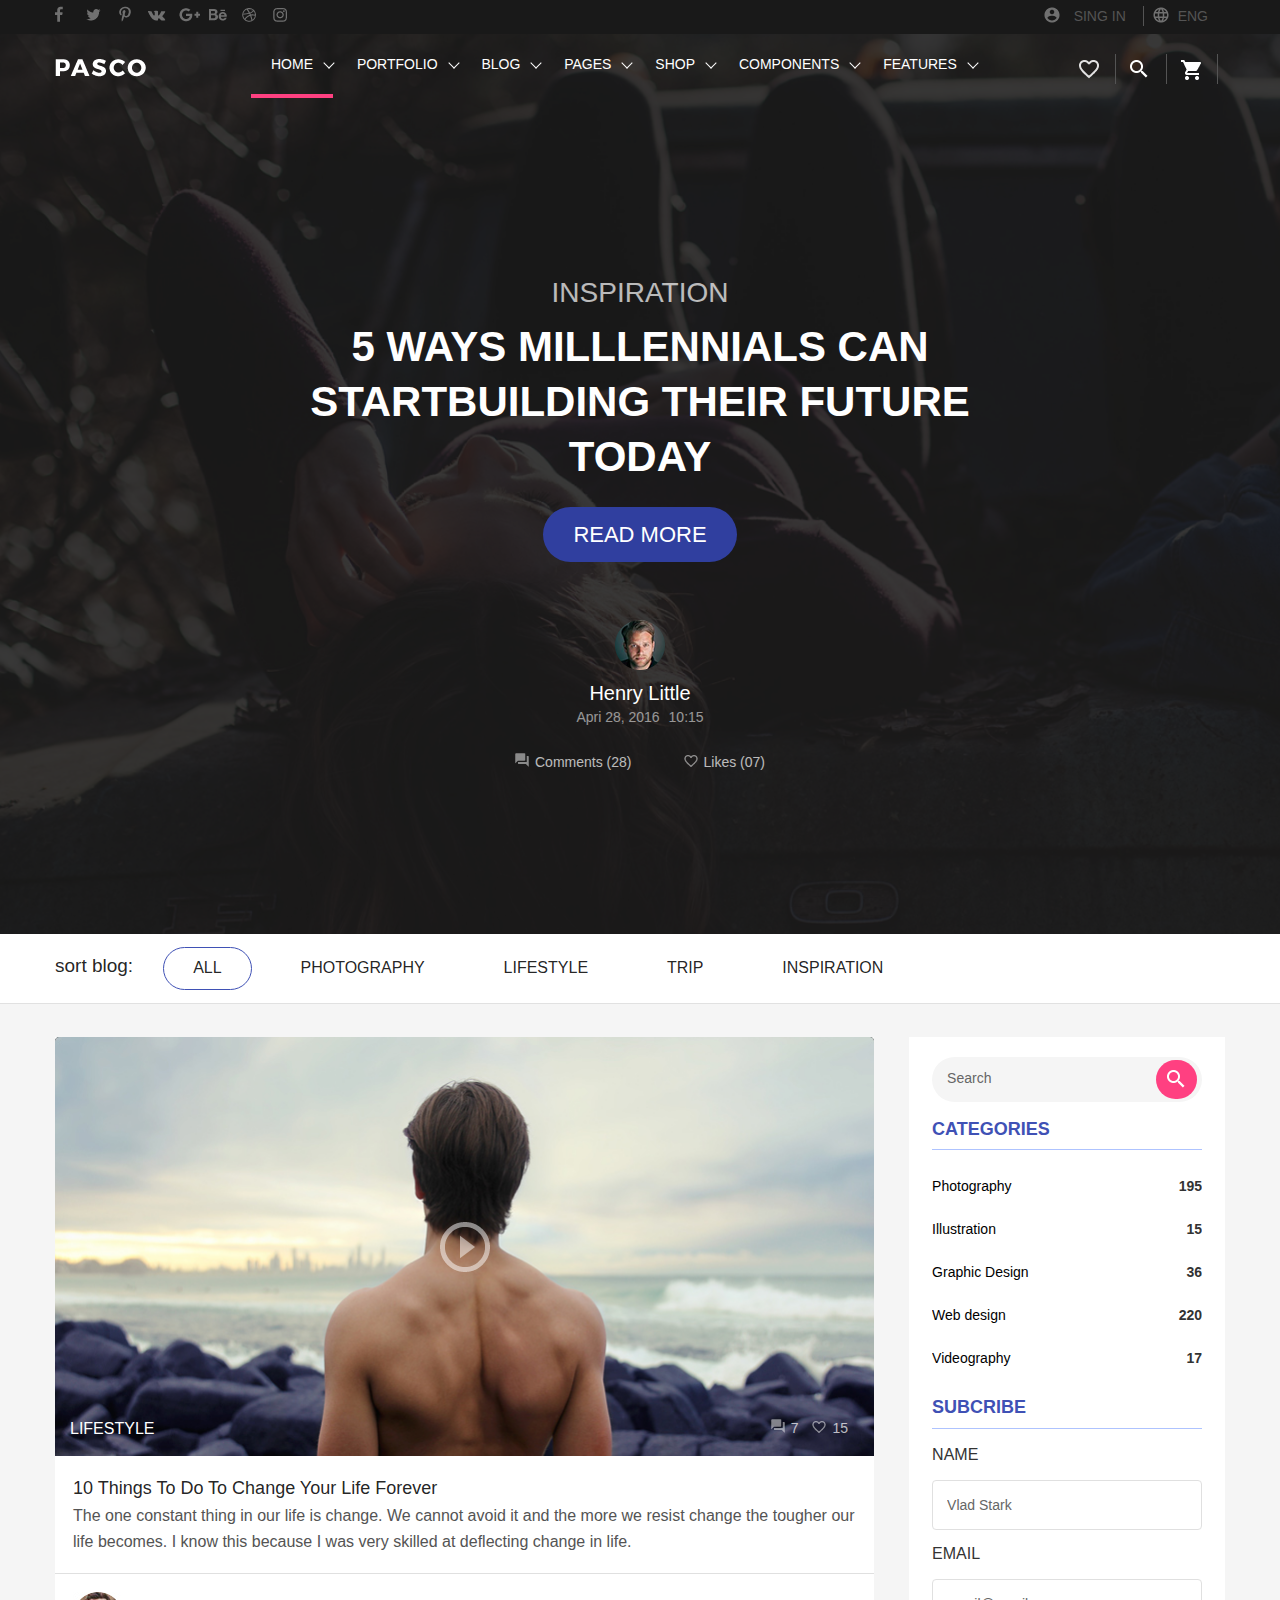
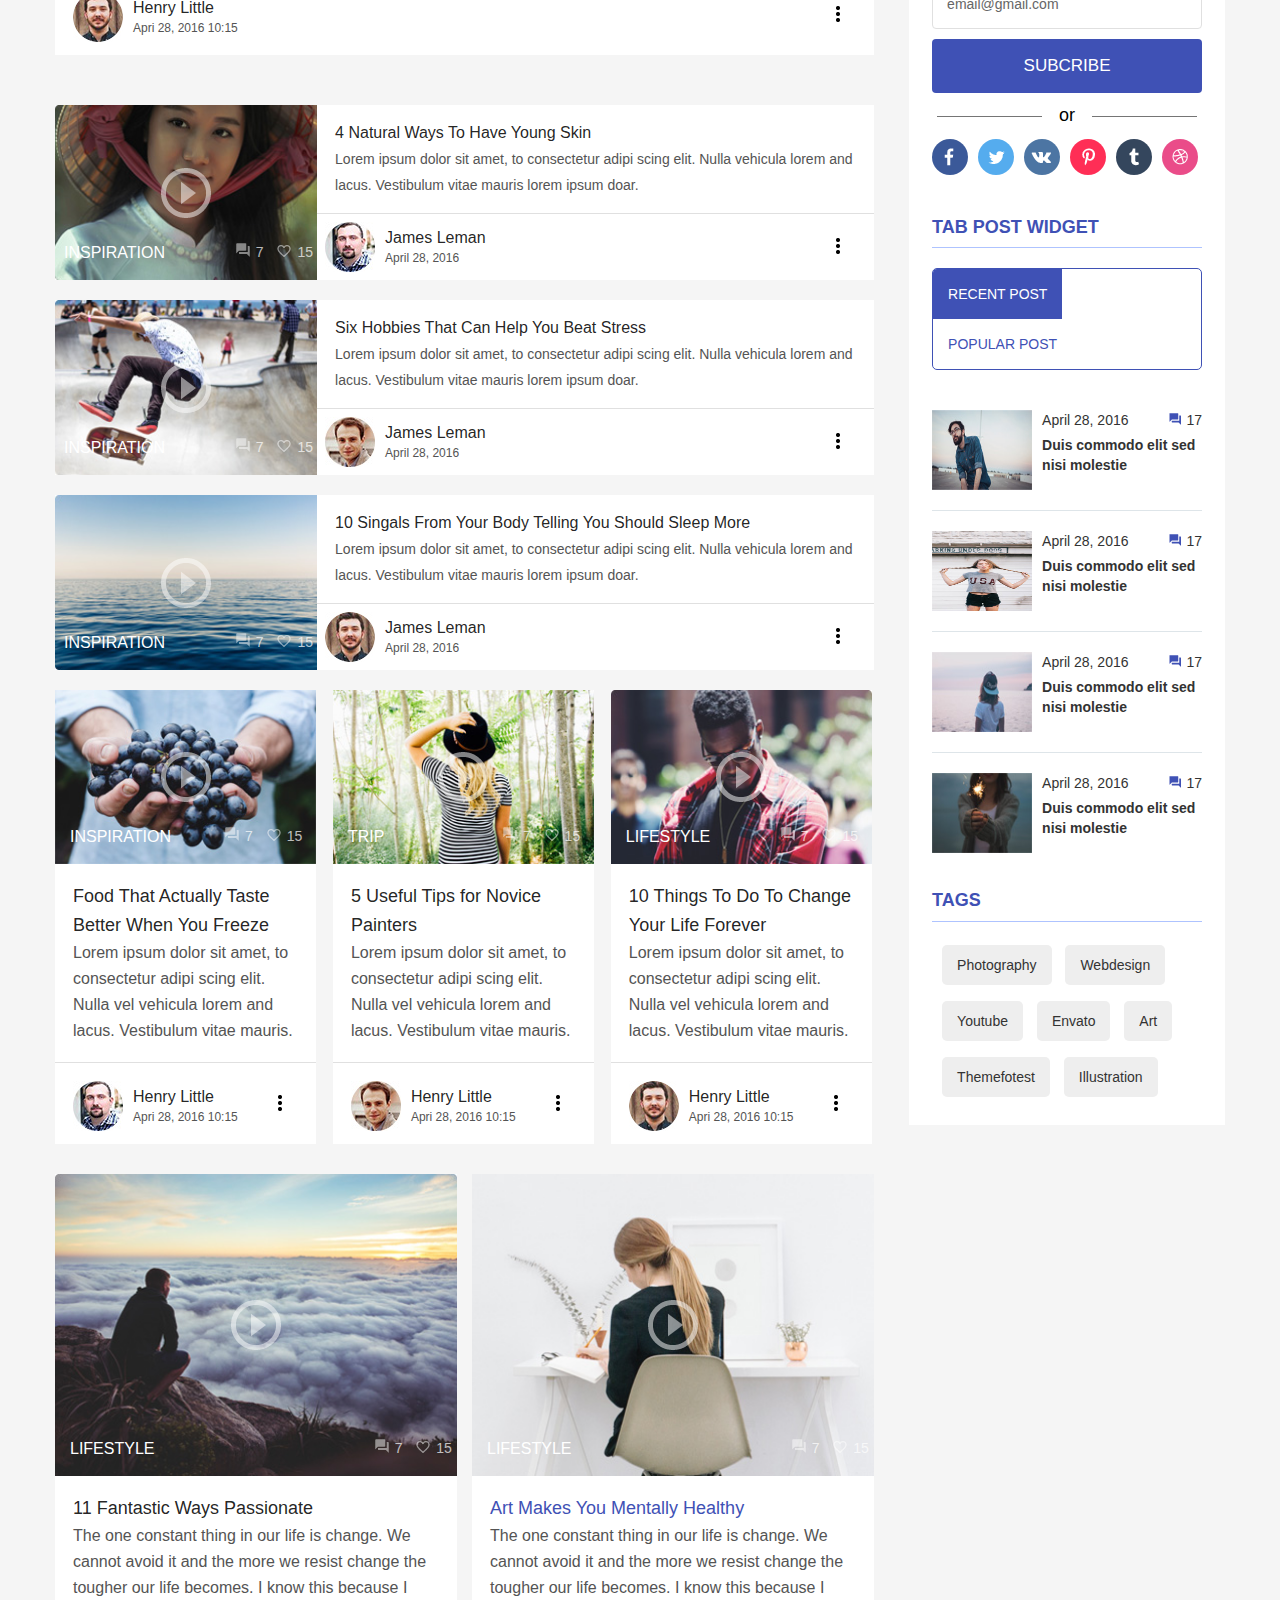
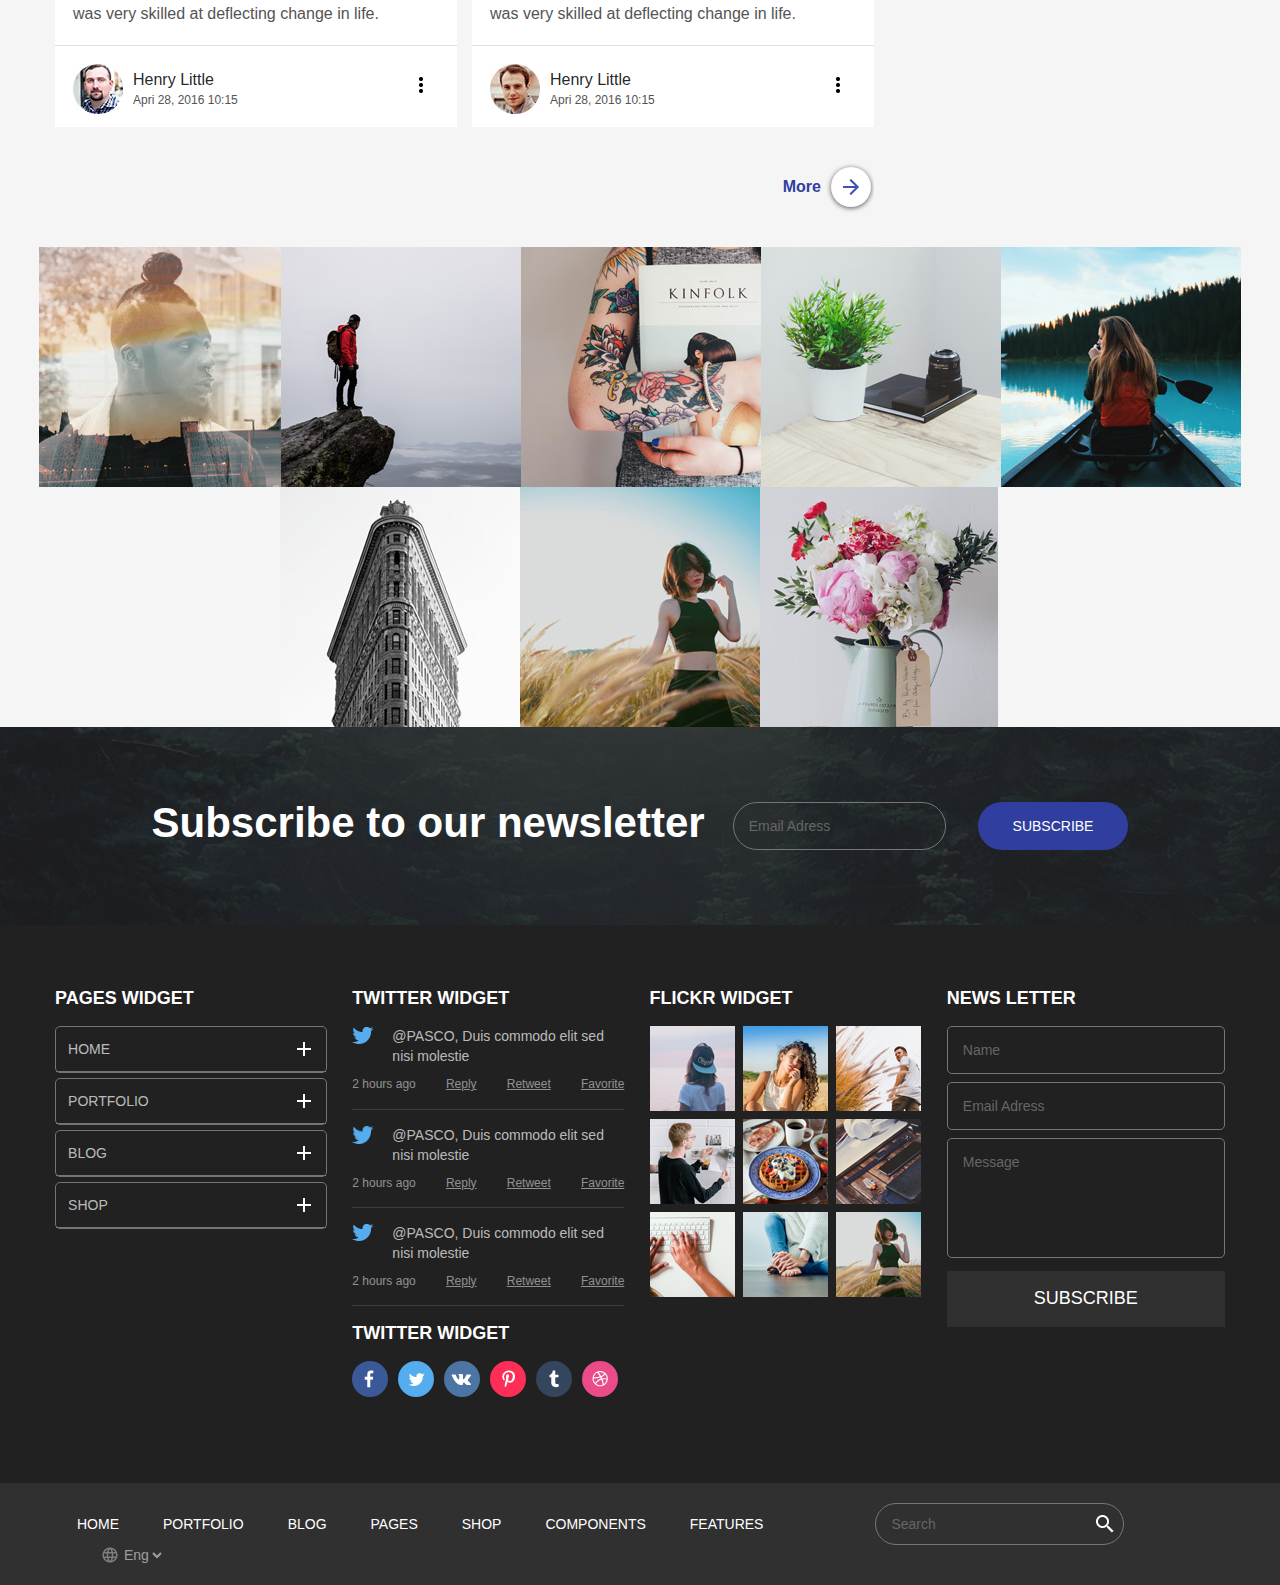
==== commit cf2ad949: "end" ====
--- a/docs/index.html
+++ b/docs/index.html
@@ -670,6 +670,35 @@
 		</div>
 		</div>
 	</section>
+	<footer class="main-footer">
+		<div class="wrapper">
+			<div class="footer__content">
+				<nav class="footer__mnu">
+					<ul class="footer__list">
+						<li class="footer__item"><a href="#" class="footer__link">Home</a></li>
+						<li class="footer__item"><a href="#" class="footer__link">Portfolio</a></li>
+						<li class="footer__item"><a href="#" class="footer__link">Blog</a></li>
+						<li class="footer__item"><a href="#" class="footer__link">Pages</a></li>
+						<li class="footer__item"><a href="#" class="footer__link">Shop</a></li>
+						<li class="footer__item"><a href="#" class="footer__link">components</a></li>
+						<li class="footer__item"><a href="#" class="footer__link">Features</a></li>
+					</ul>
+				</nav>
+				<div class="footer__search">
+					<form class="search__footer">
+						<input type="text" placeholder="Search">
+						<button type="submit" class="footer__submit"></button>
+					</form>
+				</div>
+				<div class="footer__lang">
+					<select class="footer__sel">
+					  <option value="Eng">Eng</option>
+					  <option value="Rus">Rus</option>
+					</select>
+				</div>
+			</div>
+		</div>
+	</footer>
 	<link rel="stylesheet" href="css/main.min.css">
 	<script src="js/scripts.min.js"></script>
 </body>
--- a/docs/css/main.min.css
+++ b/docs/css/main.min.css
@@ -1 +1 @@
-@font-face{font-family:roboto-example;font-weight:400;font-style:normal;src:url(../fonts/RobotoRegular/RobotoRegular.eot);src:url(../fonts/RobotoRegular/RobotoRegular.eot?#iefix) format("embedded-opentype"),url(../fonts/RobotoRegular/RobotoRegular.woff) format("woff"),url(../fonts/RobotoRegular/RobotoRegular.ttf) format("truetype")}@font-face{font-family:roboto-example;font-weight:700;font-style:normal;src:url(../fonts/RobotoBold/RobotoBold.eot);src:url(../fonts/RobotoBold/RobotoBold.eot?#iefix) format("embedded-opentype"),url(../fonts/RobotoBold/RobotoBold.woff) format("woff"),url(../fonts/RobotoBold/RobotoBold.ttf) format("truetype")}html{font-family:sans-serif;-ms-text-size-adjust:100%;-webkit-text-size-adjust:100%}body{margin:0}article,aside,details,figcaption,figure,footer,header,hgroup,main,menu,nav,section,summary{display:block}audio,canvas,progress,video{display:inline-block;vertical-align:baseline}audio:not([controls]){display:none;height:0}[hidden],template{display:none}a{background-color:transparent}a:active,a:hover{outline:0}abbr[title]{border-bottom:1px dotted}b,strong{font-weight:700}dfn{font-style:italic}h1{font-size:2em;margin:.67em 0}mark{background:#ff0;color:#000}small{font-size:80%}sub,sup{font-size:75%;line-height:0;position:relative;vertical-align:baseline}sup{top:-.5em}sub{bottom:-.25em}img{border:0}svg:not(:root){overflow:hidden}figure{margin:1em 40px}hr{-webkit-box-sizing:content-box;box-sizing:content-box;height:0}pre{overflow:auto}code,kbd,pre,samp{font-family:monospace,monospace;font-size:1em}button,input,optgroup,select,textarea{color:inherit;font:inherit;margin:0}button{overflow:visible}button,select{text-transform:none}button,html input[type=button],input[type=reset],input[type=submit]{-webkit-appearance:button;cursor:pointer}button[disabled],html input[disabled]{cursor:default}button::-moz-focus-inner,input::-moz-focus-inner{border:0;padding:0}input{line-height:normal}input[type=checkbox],input[type=radio]{-webkit-box-sizing:border-box;box-sizing:border-box;padding:0}input[type=number]::-webkit-inner-spin-button,input[type=number]::-webkit-outer-spin-button{height:auto}input[type=search]{-webkit-appearance:textfield;-webkit-box-sizing:content-box;box-sizing:content-box}input[type=search]::-webkit-search-cancel-button,input[type=search]::-webkit-search-decoration{-webkit-appearance:none}fieldset{border:1px solid silver;margin:0 2px;padding:.35em .625em .75em}legend{border:0;padding:0}textarea{overflow:auto}optgroup{font-weight:700}table{border-collapse:collapse;border-spacing:0}td,th{padding:0}*{-webkit-box-sizing:border-box;box-sizing:border-box}:after,:before{-webkit-box-sizing:border-box;box-sizing:border-box}html{font-size:10px;-webkit-tap-highlight-color:transparent}body{font-family:"Helvetica Neue",Helvetica,Arial,sans-serif;font-size:14px;line-height:1.42857143;color:#333;background-color:#fff}button,input,select,textarea{font-family:inherit;font-size:inherit;line-height:inherit}a{color:#337ab7;text-decoration:none}a:focus,a:hover{color:#23527c;text-decoration:underline}a:focus{outline:5px auto -webkit-focus-ring-color;outline-offset:-2px}figure{margin:0}img{vertical-align:middle}.img-responsive{display:block;max-width:100%;height:auto}.img-rounded{-webkit-border-radius:6px;border-radius:6px}.img-thumbnail{padding:4px;line-height:1.42857143;background-color:#fff;border:1px solid #ddd;-webkit-border-radius:4px;border-radius:4px;-webkit-transition:all .2s ease-in-out;transition:all .2s ease-in-out;display:inline-block;max-width:100%;height:auto}.img-circle{-webkit-border-radius:50%;border-radius:50%}hr{margin-top:20px;margin-bottom:20px;border:0;border-top:1px solid #eee}.sr-only{position:absolute;width:1px;height:1px;margin:-1px;padding:0;overflow:hidden;clip:rect(0,0,0,0);border:0}.sr-only-focusable:active,.sr-only-focusable:focus{position:static;width:auto;height:auto;margin:0;overflow:visible;clip:auto}[role=button]{cursor:pointer}.container{margin-right:auto;margin-left:auto;padding-left:15px;padding-right:15px}@media (min-width:768px){.container{width:750px}}@media (min-width:992px){.container{width:970px}}@media (min-width:1200px){.container{width:1170px}}.container-fluid{margin-right:auto;margin-left:auto;padding-left:15px;padding-right:15px}.row{margin-left:-15px;margin-right:-15px}.col-lg-1,.col-lg-10,.col-lg-11,.col-lg-12,.col-lg-2,.col-lg-3,.col-lg-4,.col-lg-5,.col-lg-6,.col-lg-7,.col-lg-8,.col-lg-9,.col-md-1,.col-md-10,.col-md-11,.col-md-12,.col-md-2,.col-md-3,.col-md-4,.col-md-5,.col-md-6,.col-md-7,.col-md-8,.col-md-9,.col-sm-1,.col-sm-10,.col-sm-11,.col-sm-12,.col-sm-2,.col-sm-3,.col-sm-4,.col-sm-5,.col-sm-6,.col-sm-7,.col-sm-8,.col-sm-9,.col-xs-1,.col-xs-10,.col-xs-11,.col-xs-12,.col-xs-2,.col-xs-3,.col-xs-4,.col-xs-5,.col-xs-6,.col-xs-7,.col-xs-8,.col-xs-9{position:relative;min-height:1px;padding-left:15px;padding-right:15px}.col-xs-1,.col-xs-10,.col-xs-11,.col-xs-12,.col-xs-2,.col-xs-3,.col-xs-4,.col-xs-5,.col-xs-6,.col-xs-7,.col-xs-8,.col-xs-9{float:left}.col-xs-12{width:100%}.col-xs-11{width:91.66666667%}.col-xs-10{width:83.33333333%}.col-xs-9{width:75%}.col-xs-8{width:66.66666667%}.col-xs-7{width:58.33333333%}.col-xs-6{width:50%}.col-xs-5{width:41.66666667%}.col-xs-4{width:33.33333333%}.col-xs-3{width:25%}.col-xs-2{width:16.66666667%}.col-xs-1{width:8.33333333%}.col-xs-pull-12{right:100%}.col-xs-pull-11{right:91.66666667%}.col-xs-pull-10{right:83.33333333%}.col-xs-pull-9{right:75%}.col-xs-pull-8{right:66.66666667%}.col-xs-pull-7{right:58.33333333%}.col-xs-pull-6{right:50%}.col-xs-pull-5{right:41.66666667%}.col-xs-pull-4{right:33.33333333%}.col-xs-pull-3{right:25%}.col-xs-pull-2{right:16.66666667%}.col-xs-pull-1{right:8.33333333%}.col-xs-pull-0{right:auto}.col-xs-push-12{left:100%}.col-xs-push-11{left:91.66666667%}.col-xs-push-10{left:83.33333333%}.col-xs-push-9{left:75%}.col-xs-push-8{left:66.66666667%}.col-xs-push-7{left:58.33333333%}.col-xs-push-6{left:50%}.col-xs-push-5{left:41.66666667%}.col-xs-push-4{left:33.33333333%}.col-xs-push-3{left:25%}.col-xs-push-2{left:16.66666667%}.col-xs-push-1{left:8.33333333%}.col-xs-push-0{left:auto}.col-xs-offset-12{margin-left:100%}.col-xs-offset-11{margin-left:91.66666667%}.col-xs-offset-10{margin-left:83.33333333%}.col-xs-offset-9{margin-left:75%}.col-xs-offset-8{margin-left:66.66666667%}.col-xs-offset-7{margin-left:58.33333333%}.col-xs-offset-6{margin-left:50%}.col-xs-offset-5{margin-left:41.66666667%}.col-xs-offset-4{margin-left:33.33333333%}.col-xs-offset-3{margin-left:25%}.col-xs-offset-2{margin-left:16.66666667%}.col-xs-offset-1{margin-left:8.33333333%}.col-xs-offset-0{margin-left:0}@media (min-width:768px){.col-sm-1,.col-sm-10,.col-sm-11,.col-sm-12,.col-sm-2,.col-sm-3,.col-sm-4,.col-sm-5,.col-sm-6,.col-sm-7,.col-sm-8,.col-sm-9{float:left}.col-sm-12{width:100%}.col-sm-11{width:91.66666667%}.col-sm-10{width:83.33333333%}.col-sm-9{width:75%}.col-sm-8{width:66.66666667%}.col-sm-7{width:58.33333333%}.col-sm-6{width:50%}.col-sm-5{width:41.66666667%}.col-sm-4{width:33.33333333%}.col-sm-3{width:25%}.col-sm-2{width:16.66666667%}.col-sm-1{width:8.33333333%}.col-sm-pull-12{right:100%}.col-sm-pull-11{right:91.66666667%}.col-sm-pull-10{right:83.33333333%}.col-sm-pull-9{right:75%}.col-sm-pull-8{right:66.66666667%}.col-sm-pull-7{right:58.33333333%}.col-sm-pull-6{right:50%}.col-sm-pull-5{right:41.66666667%}.col-sm-pull-4{right:33.33333333%}.col-sm-pull-3{right:25%}.col-sm-pull-2{right:16.66666667%}.col-sm-pull-1{right:8.33333333%}.col-sm-pull-0{right:auto}.col-sm-push-12{left:100%}.col-sm-push-11{left:91.66666667%}.col-sm-push-10{left:83.33333333%}.col-sm-push-9{left:75%}.col-sm-push-8{left:66.66666667%}.col-sm-push-7{left:58.33333333%}.col-sm-push-6{left:50%}.col-sm-push-5{left:41.66666667%}.col-sm-push-4{left:33.33333333%}.col-sm-push-3{left:25%}.col-sm-push-2{left:16.66666667%}.col-sm-push-1{left:8.33333333%}.col-sm-push-0{left:auto}.col-sm-offset-12{margin-left:100%}.col-sm-offset-11{margin-left:91.66666667%}.col-sm-offset-10{margin-left:83.33333333%}.col-sm-offset-9{margin-left:75%}.col-sm-offset-8{margin-left:66.66666667%}.col-sm-offset-7{margin-left:58.33333333%}.col-sm-offset-6{margin-left:50%}.col-sm-offset-5{margin-left:41.66666667%}.col-sm-offset-4{margin-left:33.33333333%}.col-sm-offset-3{margin-left:25%}.col-sm-offset-2{margin-left:16.66666667%}.col-sm-offset-1{margin-left:8.33333333%}.col-sm-offset-0{margin-left:0}}@media (min-width:992px){.col-md-1,.col-md-10,.col-md-11,.col-md-12,.col-md-2,.col-md-3,.col-md-4,.col-md-5,.col-md-6,.col-md-7,.col-md-8,.col-md-9{float:left}.col-md-12{width:100%}.col-md-11{width:91.66666667%}.col-md-10{width:83.33333333%}.col-md-9{width:75%}.col-md-8{width:66.66666667%}.col-md-7{width:58.33333333%}.col-md-6{width:50%}.col-md-5{width:41.66666667%}.col-md-4{width:33.33333333%}.col-md-3{width:25%}.col-md-2{width:16.66666667%}.col-md-1{width:8.33333333%}.col-md-pull-12{right:100%}.col-md-pull-11{right:91.66666667%}.col-md-pull-10{right:83.33333333%}.col-md-pull-9{right:75%}.col-md-pull-8{right:66.66666667%}.col-md-pull-7{right:58.33333333%}.col-md-pull-6{right:50%}.col-md-pull-5{right:41.66666667%}.col-md-pull-4{right:33.33333333%}.col-md-pull-3{right:25%}.col-md-pull-2{right:16.66666667%}.col-md-pull-1{right:8.33333333%}.col-md-pull-0{right:auto}.col-md-push-12{left:100%}.col-md-push-11{left:91.66666667%}.col-md-push-10{left:83.33333333%}.col-md-push-9{left:75%}.col-md-push-8{left:66.66666667%}.col-md-push-7{left:58.33333333%}.col-md-push-6{left:50%}.col-md-push-5{left:41.66666667%}.col-md-push-4{left:33.33333333%}.col-md-push-3{left:25%}.col-md-push-2{left:16.66666667%}.col-md-push-1{left:8.33333333%}.col-md-push-0{left:auto}.col-md-offset-12{margin-left:100%}.col-md-offset-11{margin-left:91.66666667%}.col-md-offset-10{margin-left:83.33333333%}.col-md-offset-9{margin-left:75%}.col-md-offset-8{margin-left:66.66666667%}.col-md-offset-7{margin-left:58.33333333%}.col-md-offset-6{margin-left:50%}.col-md-offset-5{margin-left:41.66666667%}.col-md-offset-4{margin-left:33.33333333%}.col-md-offset-3{margin-left:25%}.col-md-offset-2{margin-left:16.66666667%}.col-md-offset-1{margin-left:8.33333333%}.col-md-offset-0{margin-left:0}}@media (min-width:1200px){.col-lg-1,.col-lg-10,.col-lg-11,.col-lg-12,.col-lg-2,.col-lg-3,.col-lg-4,.col-lg-5,.col-lg-6,.col-lg-7,.col-lg-8,.col-lg-9{float:left}.col-lg-12{width:100%}.col-lg-11{width:91.66666667%}.col-lg-10{width:83.33333333%}.col-lg-9{width:75%}.col-lg-8{width:66.66666667%}.col-lg-7{width:58.33333333%}.col-lg-6{width:50%}.col-lg-5{width:41.66666667%}.col-lg-4{width:33.33333333%}.col-lg-3{width:25%}.col-lg-2{width:16.66666667%}.col-lg-1{width:8.33333333%}.col-lg-pull-12{right:100%}.col-lg-pull-11{right:91.66666667%}.col-lg-pull-10{right:83.33333333%}.col-lg-pull-9{right:75%}.col-lg-pull-8{right:66.66666667%}.col-lg-pull-7{right:58.33333333%}.col-lg-pull-6{right:50%}.col-lg-pull-5{right:41.66666667%}.col-lg-pull-4{right:33.33333333%}.col-lg-pull-3{right:25%}.col-lg-pull-2{right:16.66666667%}.col-lg-pull-1{right:8.33333333%}.col-lg-pull-0{right:auto}.col-lg-push-12{left:100%}.col-lg-push-11{left:91.66666667%}.col-lg-push-10{left:83.33333333%}.col-lg-push-9{left:75%}.col-lg-push-8{left:66.66666667%}.col-lg-push-7{left:58.33333333%}.col-lg-push-6{left:50%}.col-lg-push-5{left:41.66666667%}.col-lg-push-4{left:33.33333333%}.col-lg-push-3{left:25%}.col-lg-push-2{left:16.66666667%}.col-lg-push-1{left:8.33333333%}.col-lg-push-0{left:auto}.col-lg-offset-12{margin-left:100%}.col-lg-offset-11{margin-left:91.66666667%}.col-lg-offset-10{margin-left:83.33333333%}.col-lg-offset-9{margin-left:75%}.col-lg-offset-8{margin-left:66.66666667%}.col-lg-offset-7{margin-left:58.33333333%}.col-lg-offset-6{margin-left:50%}.col-lg-offset-5{margin-left:41.66666667%}.col-lg-offset-4{margin-left:33.33333333%}.col-lg-offset-3{margin-left:25%}.col-lg-offset-2{margin-left:16.66666667%}.col-lg-offset-1{margin-left:8.33333333%}.col-lg-offset-0{margin-left:0}}.clearfix:after,.clearfix:before,.container-fluid:after,.container-fluid:before,.container:after,.container:before,.row:after,.row:before{content:" ";display:table}.clearfix:after,.container-fluid:after,.container:after,.row:after{clear:both}.center-block{display:block;margin-left:auto;margin-right:auto}.pull-right{float:right!important}.pull-left{float:left!important}.hide{display:none!important}.show{display:block!important}.invisible{visibility:hidden}.text-hide{font:0/0 a;color:transparent;text-shadow:none;background-color:transparent;border:0}.hidden{display:none!important}.affix{position:fixed}@-ms-viewport{width:device-width}.visible-lg,.visible-md,.visible-sm,.visible-xs{display:none!important}.visible-lg-block,.visible-lg-inline,.visible-lg-inline-block,.visible-md-block,.visible-md-inline,.visible-md-inline-block,.visible-sm-block,.visible-sm-inline,.visible-sm-inline-block,.visible-xs-block,.visible-xs-inline,.visible-xs-inline-block{display:none!important}@media (max-width:767px){.visible-xs{display:block!important}table.visible-xs{display:table!important}tr.visible-xs{display:table-row!important}td.visible-xs,th.visible-xs{display:table-cell!important}}@media (max-width:767px){.visible-xs-block{display:block!important}}@media (max-width:767px){.visible-xs-inline{display:inline!important}}@media (max-width:767px){.visible-xs-inline-block{display:inline-block!important}}@media (min-width:768px) and (max-width:991px){.visible-sm{display:block!important}table.visible-sm{display:table!important}tr.visible-sm{display:table-row!important}td.visible-sm,th.visible-sm{display:table-cell!important}}@media (min-width:768px) and (max-width:991px){.visible-sm-block{display:block!important}}@media (min-width:768px) and (max-width:991px){.visible-sm-inline{display:inline!important}}@media (min-width:768px) and (max-width:991px){.visible-sm-inline-block{display:inline-block!important}}@media (min-width:992px) and (max-width:1199px){.visible-md{display:block!important}table.visible-md{display:table!important}tr.visible-md{display:table-row!important}td.visible-md,th.visible-md{display:table-cell!important}}@media (min-width:992px) and (max-width:1199px){.visible-md-block{display:block!important}}@media (min-width:992px) and (max-width:1199px){.visible-md-inline{display:inline!important}}@media (min-width:992px) and (max-width:1199px){.visible-md-inline-block{display:inline-block!important}}@media (min-width:1200px){.visible-lg{display:block!important}table.visible-lg{display:table!important}tr.visible-lg{display:table-row!important}td.visible-lg,th.visible-lg{display:table-cell!important}}@media (min-width:1200px){.visible-lg-block{display:block!important}}@media (min-width:1200px){.visible-lg-inline{display:inline!important}}@media (min-width:1200px){.visible-lg-inline-block{display:inline-block!important}}@media (max-width:767px){.hidden-xs{display:none!important}}@media (min-width:768px) and (max-width:991px){.hidden-sm{display:none!important}}@media (min-width:992px) and (max-width:1199px){.hidden-md{display:none!important}}@media (min-width:1200px){.hidden-lg{display:none!important}}.visible-print{display:none!important}@media print{.visible-print{display:block!important}table.visible-print{display:table!important}tr.visible-print{display:table-row!important}td.visible-print,th.visible-print{display:table-cell!important}}.visible-print-block{display:none!important}@media print{.visible-print-block{display:block!important}}.visible-print-inline{display:none!important}@media print{.visible-print-inline{display:inline!important}}.visible-print-inline-block{display:none!important}@media print{.visible-print-inline-block{display:inline-block!important}}@media print{.hidden-print{display:none!important}}*{-webkit-box-sizing:border-box;box-sizing:border-box}::-webkit-input-placeholder{color:#666;opacity:1}:-moz-placeholder{color:#666;opacity:1}::-moz-placeholder{color:#666;opacity:1}:-ms-input-placeholder{color:#666;opacity:1}body input:focus:required:invalid,body textarea:focus:required:invalid{color:#666}body input:required:valid,body textarea:required:valid{color:#666}body,html{height:100%}ul{margin:0;padding:0;list-style:none}body{font-size:16px;min-width:320px;position:relative;line-height:1.75;font-family:roboto-example,sans-serif;overflow-x:hidden;opacity:1}.clearfix:after{content:"";display:table;clear:both}.img-responsive{display:block;max-width:100%;height:auto}.wrapper{max-width:1170px;margin:0 auto;width:100%;overflow:hidden;position:relative}.head-main{background:url(../img/bg-main.jpg) 0 0 no-repeat;background-size:cover;position:relative;height:100vh}.dark{position:absolute;top:0;left:0;bottom:0;right:0;background:rgba(22,22,22,.85)}.top-list{margin:0;padding:0;float:left;list-style:none}.top-line{padding:6px 0;background:#191919}.top-list__item{display:inline-block;margin-right:5px}.top-list__list{display:block;width:22px;height:17px;background:url(../img/icon.png) no-repeat}.top-list__list--fb{background-position:0 0}.top-list__list--tw{background-position:-23px 0}.top-list__list--p{background-position:-50px 0}.top-list__list--vk{background-position:-78px 0}.top-list__list--gg{background-position:-109px 0}.top-list__list--bb{background-position:-145px 0}.top-list__list--row{background-position:-175px 0}.top-list__list--inst{background-position:-203px 0}.login{float:right}.login a{color:#545454;text-decoration:none;-webkit-transition:all .5s;transition:all .5s}.login a:hover{color:#fff}.lang__link,.login__link{padding:0 17px;display:inline-block;text-transform:uppercase;padding-left:30px;position:relative}.login__link{border-right:1px solid #545454}.login__link:before{content:"";position:absolute;width:18px;height:18px;top:50%;-webkit-transform:translateY(-50%);-ms-transform:translateY(-50%);transform:translateY(-50%);left:0;background:url(../img/icon/account_circle.png) 0 0 no-repeat}.lang__link:before{content:"";position:absolute;width:18px;height:18px;top:50%;-webkit-transform:translateY(-50%);-ms-transform:translateY(-50%);transform:translateY(-50%);left:5px;background:url(../img/icon/language.png) 0 0 no-repeat}.logo-wrap{float:left;margin-right:105px;padding:25px 0}.logo{padding:20px 0}.mnu{display:inline-block;width:100%;max-width:800px}.mnu__item{display:inline-block}.mnu__link{display:block;text-transform:uppercase;padding:20px 20px;text-decoration:none;color:#fff;-webkit-transition:all .2s;transition:all .2s;border-bottom:4px solid transparent;position:relative}.mnu__link:hover{border-bottom:4px solid #ff4081;text-decoration:none;color:#fff}.mnu__link:after{content:"";position:absolute;width:8px;height:8px;border-bottom:1px solid #fff;border-right:1px solid #fff;top:42%;-webkit-transform:translateY(-50%);-ms-transform:translateY(-50%);transform:translateY(-50%);right:0;-webkit-transform:rotate(45deg);-ms-transform:rotate(45deg);transform:rotate(45deg)}.mnu__item--active a{border-bottom:4px solid #ff4081}.icon{float:right}.icon li{display:inline-block;padding:20px 0}.icon__link{width:40px;height:30px;display:block;border-right:1px solid #545454;margin-right:7px;background:url(../img/icon/split.png) 0 0 no-repeat}.icon__link--Search{background-position:-18px -15px}.icon__link--heart{background-position:-80px -15px}.icon__link--basket{background-position:-80px -75px}.header-line{margin-bottom:170px}.header__content{text-align:center;max-width:818px;width:100%;margin:0 auto}.header__text{text-transform:uppercase;color:#fff;font-size:28px;line-height:27px;opacity:.7}.header__title{text-transform:uppercase;color:#fff;margin-top:13px;font-size:42px;line-height:55px;padding:0 25px;margin-bottom:35px}.btn{padding:15px 30px;text-transform:uppercase;text-decoration:none;font-size:22px;color:#fff;-webkit-border-radius:35px;border-radius:35px}.btn:hover{text-decoration:none;color:#fff}.btn:focus{text-decoration:none}.btn-head{background:#303f9f}.people-wrap{width:100%;max-width:250px;margin:70px auto 0;text-align:center}.people__name{color:#fff;margin-top:10px;font-size:20px;line-height:27px}.people__date{margin-right:5px;color:#fff;opacity:.54}.people__time{color:#fff;opacity:.54}.people__data-wrap{margin-bottom:25px}.people__com{display:inline-block;padding-left:20px;color:#fff;-webkit-transition:all .5s;transition:all .5s;opacity:.7;position:relative;float:left}.people__com:hover{text-decoration:none;color:#fff;opacity:1}.people__com:focus{text-decoration:none}.people__com:before{content:"";position:absolute;width:18px;height:18px;background:url(../img/forum.png) 0 0 no-repeat;top:50%;-webkit-transform:translateY(-50%);-ms-transform:translateY(-50%);transform:translateY(-50%);left:0}.people__like{display:inline-block;padding-left:20px;color:#fff;opacity:.7;-webkit-transition:all .5s;transition:all .5s;position:relative;float:right}.people__like:hover{text-decoration:none;color:#fff;opacity:1}.people__like:focus{text-decoration:none}.people__like:before{content:"";position:absolute;width:18px;height:18px;background:url(../img/favorite_border.png) 0 0 no-repeat;top:60%;-webkit-transform:translateY(-50%);-ms-transform:translateY(-50%);transform:translateY(-50%);left:0}.dark-bottom{padding:46px 0;background:#212121}.dark-bottom .wrapper{display:-webkit-box;display:-webkit-flex;display:-ms-flexbox;display:flex;-webkit-justify-content:space-around;-ms-flex-pack:distribute;justify-content:space-around;-webkit-flex-wrap:wrap;-ms-flex-wrap:wrap;flex-wrap:wrap}.dark__accord{display:-webkit-box;display:-webkit-flex;display:-ms-flexbox;display:flex;-webkit-box-orient:vertical;-webkit-box-direction:normal;-webkit-flex-direction:column;-ms-flex-direction:column;flex-direction:column}.pages{-webkit-box-flex:0;-webkit-flex:0 0 272px;-ms-flex:0 0 272px;flex:0 0 272px;margin-right:25px}.dark__item{border:1px solid #757575;margin-bottom:5px;-webkit-border-radius:5px;border-radius:5px}.dark-title{display:block;padding:12px;text-transform:uppercase;font-size:14px;color:rgba(255,255,255,.7);position:relative;border-bottom:1px solid #757575}.dark-title:hover{text-decoration:none;color:#fff}.dark-title:focus{text-decoration:none;color:#fff}.dark-title:active{text-decoration:none;color:#fff}.dark-title:after{content:"";width:14px;height:2px;background-color:#fff;position:absolute;right:15px;top:50%;-webkit-transform:translateY(-50%);-ms-transform:translateY(-50%);transform:translateY(-50%)}.dark-title:before{content:"";width:14px;height:2px;background-color:#fff;position:absolute;right:15px;top:50%;-webkit-transform:translateY(-50%) rotate(90deg);-ms-transform:translateY(-50%) rotate(90deg);transform:translateY(-50%) rotate(90deg)}.dark-title.active:before{display:none}.dark-item{padding:6px 13px;color:#555;-webkit-transition:all .5s;transition:all .5s}.dark-item:hover{color:#fff}.dark-content{display:none}.dark__title-bottom{font-size:18px;color:#fff;text-transform:uppercase}.social{-webkit-box-flex:0;-webkit-flex:0 0 272px;-ms-flex:0 0 272px;flex:0 0 272px;margin-right:25px}.social__text{padding-left:40px;font-size:14px;color:rgba(255,255,255,.7);background:url(../img/photo_section-line/twitter.png) no-repeat left top;margin-bottom:10px}.social__content{display:-webkit-box;display:-webkit-flex;display:-ms-flexbox;display:flex;-webkit-box-pack:justify;-webkit-justify-content:space-between;-ms-flex-pack:justify;justify-content:space-between;-webkit-transition:all .5s;transition:all .5s}.social__content p{margin:0;font-size:12px;color:rgba(255,255,255,.5)}.social__content a{font-size:12px;color:rgba(255,255,255,.5);text-decoration:underline}.social__content a:hover{color:#fff}.social__tw{padding:15px 0;border-bottom:1px solid #3c3c3c}.social__tw:nth-child(2){padding-top:0}.flickr{-webkit-box-flex:0;-webkit-flex:0 0 272px;-ms-flex:0 0 272px;flex:0 0 272px;margin-right:25px}.flickr__photo{display:-webkit-box;display:-webkit-flex;display:-ms-flexbox;display:flex;-webkit-flex-wrap:wrap;-ms-flex-wrap:wrap;flex-wrap:wrap}.flickr__photo img{margin-right:8px;margin-bottom:8px}.flickr__photo img:nth-child(3n){margin-right:0}.letter{-webkit-box-flex:0;-webkit-flex:0 0 272px;-ms-flex:0 0 272px;flex:0 0 272px}.letter input{padding:13px 15px;border:1px solid #747779;color:rgba(255,255,255,.54);background:0 0;-webkit-border-radius:5px;border-radius:5px;margin-bottom:8px;width:100%;outline:0;-webkit-transition:all .5s;transition:all .5s}.letter input:focus{border:1px solid #303f9f}.letter__textarea{padding:13px 15px;border:1px solid #747779;color:rgba(255,255,255,.54);background:0 0;-webkit-border-radius:5px;border-radius:5px;margin-bottom:8px;width:100%;min-height:120px;outline:0}.letter__textarea:focus{border:1px solid #303f9f}.letter__btn{text-align:center;padding:15px 87px;background:#303030;text-transform:uppercase;border:none;font-size:18px;color:#fff}@font-face{font-family:roboto-example;font-weight:400;font-style:normal;src:url(../fonts/RobotoRegular/RobotoRegular.eot);src:url(../fonts/RobotoRegular/RobotoRegular.eot?#iefix) format("embedded-opentype"),url(../fonts/RobotoRegular/RobotoRegular.woff) format("woff"),url(../fonts/RobotoRegular/RobotoRegular.ttf) format("truetype")}@font-face{font-family:roboto-example;font-weight:700;font-style:normal;src:url(../fonts/RobotoBold/RobotoBold.eot);src:url(../fonts/RobotoBold/RobotoBold.eot?#iefix) format("embedded-opentype"),url(../fonts/RobotoBold/RobotoBold.woff) format("woff"),url(../fonts/RobotoBold/RobotoBold.ttf) format("truetype")}html{font-family:sans-serif;-ms-text-size-adjust:100%;-webkit-text-size-adjust:100%}body{margin:0}article,aside,details,figcaption,figure,footer,header,hgroup,main,menu,nav,section,summary{display:block}audio,canvas,progress,video{display:inline-block;vertical-align:baseline}audio:not([controls]){display:none;height:0}[hidden],template{display:none}a{background-color:transparent}a:active,a:hover{outline:0}abbr[title]{border-bottom:1px dotted}b,strong{font-weight:700}dfn{font-style:italic}h1{font-size:2em;margin:.67em 0}mark{background:#ff0;color:#000}small{font-size:80%}sub,sup{font-size:75%;line-height:0;position:relative;vertical-align:baseline}sup{top:-.5em}sub{bottom:-.25em}img{border:0}svg:not(:root){overflow:hidden}figure{margin:1em 40px}hr{-webkit-box-sizing:content-box;box-sizing:content-box;height:0}pre{overflow:auto}code,kbd,pre,samp{font-family:monospace,monospace;font-size:1em}button,input,optgroup,select,textarea{color:inherit;font:inherit;margin:0}button{overflow:visible}button,select{text-transform:none}button,html input[type=button],input[type=reset],input[type=submit]{-webkit-appearance:button;cursor:pointer}button[disabled],html input[disabled]{cursor:default}button::-moz-focus-inner,input::-moz-focus-inner{border:0;padding:0}input{line-height:normal}input[type=checkbox],input[type=radio]{-webkit-box-sizing:border-box;box-sizing:border-box;padding:0}input[type=number]::-webkit-inner-spin-button,input[type=number]::-webkit-outer-spin-button{height:auto}input[type=search]{-webkit-appearance:textfield;-webkit-box-sizing:content-box;box-sizing:content-box}input[type=search]::-webkit-search-cancel-button,input[type=search]::-webkit-search-decoration{-webkit-appearance:none}fieldset{border:1px solid silver;margin:0 2px;padding:.35em .625em .75em}legend{border:0;padding:0}textarea{overflow:auto}optgroup{font-weight:700}table{border-collapse:collapse;border-spacing:0}td,th{padding:0}*{-webkit-box-sizing:border-box;box-sizing:border-box}:after,:before{-webkit-box-sizing:border-box;box-sizing:border-box}html{font-size:10px;-webkit-tap-highlight-color:transparent}body{font-family:"Helvetica Neue",Helvetica,Arial,sans-serif;font-size:14px;line-height:1.42857143;color:#333;background-color:#fff}button,input,select,textarea{font-family:inherit;font-size:inherit;line-height:inherit}a{color:#337ab7;text-decoration:none}a:focus,a:hover{color:#23527c;text-decoration:underline}a:focus{outline:5px auto -webkit-focus-ring-color;outline-offset:-2px}figure{margin:0}img{vertical-align:middle}.img-responsive{display:block;max-width:100%;height:auto}.img-rounded{-webkit-border-radius:6px;border-radius:6px}.img-thumbnail{padding:4px;line-height:1.42857143;background-color:#fff;border:1px solid #ddd;-webkit-border-radius:4px;border-radius:4px;-webkit-transition:all .2s ease-in-out;transition:all .2s ease-in-out;display:inline-block;max-width:100%;height:auto}.img-circle{-webkit-border-radius:50%;border-radius:50%}hr{margin-top:20px;margin-bottom:20px;border:0;border-top:1px solid #eee}.sr-only{position:absolute;width:1px;height:1px;margin:-1px;padding:0;overflow:hidden;clip:rect(0,0,0,0);border:0}.sr-only-focusable:active,.sr-only-focusable:focus{position:static;width:auto;height:auto;margin:0;overflow:visible;clip:auto}[role=button]{cursor:pointer}.container{margin-right:auto;margin-left:auto;padding-left:15px;padding-right:15px}@media (min-width:768px){.container{width:750px}}@media (min-width:992px){.container{width:970px}}@media (min-width:1200px){.container{width:1170px}}.container-fluid{margin-right:auto;margin-left:auto;padding-left:15px;padding-right:15px}.row{margin-left:-15px;margin-right:-15px}.col-lg-1,.col-lg-10,.col-lg-11,.col-lg-12,.col-lg-2,.col-lg-3,.col-lg-4,.col-lg-5,.col-lg-6,.col-lg-7,.col-lg-8,.col-lg-9,.col-md-1,.col-md-10,.col-md-11,.col-md-12,.col-md-2,.col-md-3,.col-md-4,.col-md-5,.col-md-6,.col-md-7,.col-md-8,.col-md-9,.col-sm-1,.col-sm-10,.col-sm-11,.col-sm-12,.col-sm-2,.col-sm-3,.col-sm-4,.col-sm-5,.col-sm-6,.col-sm-7,.col-sm-8,.col-sm-9,.col-xs-1,.col-xs-10,.col-xs-11,.col-xs-12,.col-xs-2,.col-xs-3,.col-xs-4,.col-xs-5,.col-xs-6,.col-xs-7,.col-xs-8,.col-xs-9{position:relative;min-height:1px;padding-left:15px;padding-right:15px}.col-xs-1,.col-xs-10,.col-xs-11,.col-xs-12,.col-xs-2,.col-xs-3,.col-xs-4,.col-xs-5,.col-xs-6,.col-xs-7,.col-xs-8,.col-xs-9{float:left}.col-xs-12{width:100%}.col-xs-11{width:91.66666667%}.col-xs-10{width:83.33333333%}.col-xs-9{width:75%}.col-xs-8{width:66.66666667%}.col-xs-7{width:58.33333333%}.col-xs-6{width:50%}.col-xs-5{width:41.66666667%}.col-xs-4{width:33.33333333%}.col-xs-3{width:25%}.col-xs-2{width:16.66666667%}.col-xs-1{width:8.33333333%}.col-xs-pull-12{right:100%}.col-xs-pull-11{right:91.66666667%}.col-xs-pull-10{right:83.33333333%}.col-xs-pull-9{right:75%}.col-xs-pull-8{right:66.66666667%}.col-xs-pull-7{right:58.33333333%}.col-xs-pull-6{right:50%}.col-xs-pull-5{right:41.66666667%}.col-xs-pull-4{right:33.33333333%}.col-xs-pull-3{right:25%}.col-xs-pull-2{right:16.66666667%}.col-xs-pull-1{right:8.33333333%}.col-xs-pull-0{right:auto}.col-xs-push-12{left:100%}.col-xs-push-11{left:91.66666667%}.col-xs-push-10{left:83.33333333%}.col-xs-push-9{left:75%}.col-xs-push-8{left:66.66666667%}.col-xs-push-7{left:58.33333333%}.col-xs-push-6{left:50%}.col-xs-push-5{left:41.66666667%}.col-xs-push-4{left:33.33333333%}.col-xs-push-3{left:25%}.col-xs-push-2{left:16.66666667%}.col-xs-push-1{left:8.33333333%}.col-xs-push-0{left:auto}.col-xs-offset-12{margin-left:100%}.col-xs-offset-11{margin-left:91.66666667%}.col-xs-offset-10{margin-left:83.33333333%}.col-xs-offset-9{margin-left:75%}.col-xs-offset-8{margin-left:66.66666667%}.col-xs-offset-7{margin-left:58.33333333%}.col-xs-offset-6{margin-left:50%}.col-xs-offset-5{margin-left:41.66666667%}.col-xs-offset-4{margin-left:33.33333333%}.col-xs-offset-3{margin-left:25%}.col-xs-offset-2{margin-left:16.66666667%}.col-xs-offset-1{margin-left:8.33333333%}.col-xs-offset-0{margin-left:0}@media (min-width:768px){.col-sm-1,.col-sm-10,.col-sm-11,.col-sm-12,.col-sm-2,.col-sm-3,.col-sm-4,.col-sm-5,.col-sm-6,.col-sm-7,.col-sm-8,.col-sm-9{float:left}.col-sm-12{width:100%}.col-sm-11{width:91.66666667%}.col-sm-10{width:83.33333333%}.col-sm-9{width:75%}.col-sm-8{width:66.66666667%}.col-sm-7{width:58.33333333%}.col-sm-6{width:50%}.col-sm-5{width:41.66666667%}.col-sm-4{width:33.33333333%}.col-sm-3{width:25%}.col-sm-2{width:16.66666667%}.col-sm-1{width:8.33333333%}.col-sm-pull-12{right:100%}.col-sm-pull-11{right:91.66666667%}.col-sm-pull-10{right:83.33333333%}.col-sm-pull-9{right:75%}.col-sm-pull-8{right:66.66666667%}.col-sm-pull-7{right:58.33333333%}.col-sm-pull-6{right:50%}.col-sm-pull-5{right:41.66666667%}.col-sm-pull-4{right:33.33333333%}.col-sm-pull-3{right:25%}.col-sm-pull-2{right:16.66666667%}.col-sm-pull-1{right:8.33333333%}.col-sm-pull-0{right:auto}.col-sm-push-12{left:100%}.col-sm-push-11{left:91.66666667%}.col-sm-push-10{left:83.33333333%}.col-sm-push-9{left:75%}.col-sm-push-8{left:66.66666667%}.col-sm-push-7{left:58.33333333%}.col-sm-push-6{left:50%}.col-sm-push-5{left:41.66666667%}.col-sm-push-4{left:33.33333333%}.col-sm-push-3{left:25%}.col-sm-push-2{left:16.66666667%}.col-sm-push-1{left:8.33333333%}.col-sm-push-0{left:auto}.col-sm-offset-12{margin-left:100%}.col-sm-offset-11{margin-left:91.66666667%}.col-sm-offset-10{margin-left:83.33333333%}.col-sm-offset-9{margin-left:75%}.col-sm-offset-8{margin-left:66.66666667%}.col-sm-offset-7{margin-left:58.33333333%}.col-sm-offset-6{margin-left:50%}.col-sm-offset-5{margin-left:41.66666667%}.col-sm-offset-4{margin-left:33.33333333%}.col-sm-offset-3{margin-left:25%}.col-sm-offset-2{margin-left:16.66666667%}.col-sm-offset-1{margin-left:8.33333333%}.col-sm-offset-0{margin-left:0}}@media (min-width:992px){.col-md-1,.col-md-10,.col-md-11,.col-md-12,.col-md-2,.col-md-3,.col-md-4,.col-md-5,.col-md-6,.col-md-7,.col-md-8,.col-md-9{float:left}.col-md-12{width:100%}.col-md-11{width:91.66666667%}.col-md-10{width:83.33333333%}.col-md-9{width:75%}.col-md-8{width:66.66666667%}.col-md-7{width:58.33333333%}.col-md-6{width:50%}.col-md-5{width:41.66666667%}.col-md-4{width:33.33333333%}.col-md-3{width:25%}.col-md-2{width:16.66666667%}.col-md-1{width:8.33333333%}.col-md-pull-12{right:100%}.col-md-pull-11{right:91.66666667%}.col-md-pull-10{right:83.33333333%}.col-md-pull-9{right:75%}.col-md-pull-8{right:66.66666667%}.col-md-pull-7{right:58.33333333%}.col-md-pull-6{right:50%}.col-md-pull-5{right:41.66666667%}.col-md-pull-4{right:33.33333333%}.col-md-pull-3{right:25%}.col-md-pull-2{right:16.66666667%}.col-md-pull-1{right:8.33333333%}.col-md-pull-0{right:auto}.col-md-push-12{left:100%}.col-md-push-11{left:91.66666667%}.col-md-push-10{left:83.33333333%}.col-md-push-9{left:75%}.col-md-push-8{left:66.66666667%}.col-md-push-7{left:58.33333333%}.col-md-push-6{left:50%}.col-md-push-5{left:41.66666667%}.col-md-push-4{left:33.33333333%}.col-md-push-3{left:25%}.col-md-push-2{left:16.66666667%}.col-md-push-1{left:8.33333333%}.col-md-push-0{left:auto}.col-md-offset-12{margin-left:100%}.col-md-offset-11{margin-left:91.66666667%}.col-md-offset-10{margin-left:83.33333333%}.col-md-offset-9{margin-left:75%}.col-md-offset-8{margin-left:66.66666667%}.col-md-offset-7{margin-left:58.33333333%}.col-md-offset-6{margin-left:50%}.col-md-offset-5{margin-left:41.66666667%}.col-md-offset-4{margin-left:33.33333333%}.col-md-offset-3{margin-left:25%}.col-md-offset-2{margin-left:16.66666667%}.col-md-offset-1{margin-left:8.33333333%}.col-md-offset-0{margin-left:0}}@media (min-width:1200px){.col-lg-1,.col-lg-10,.col-lg-11,.col-lg-12,.col-lg-2,.col-lg-3,.col-lg-4,.col-lg-5,.col-lg-6,.col-lg-7,.col-lg-8,.col-lg-9{float:left}.col-lg-12{width:100%}.col-lg-11{width:91.66666667%}.col-lg-10{width:83.33333333%}.col-lg-9{width:75%}.col-lg-8{width:66.66666667%}.col-lg-7{width:58.33333333%}.col-lg-6{width:50%}.col-lg-5{width:41.66666667%}.col-lg-4{width:33.33333333%}.col-lg-3{width:25%}.col-lg-2{width:16.66666667%}.col-lg-1{width:8.33333333%}.col-lg-pull-12{right:100%}.col-lg-pull-11{right:91.66666667%}.col-lg-pull-10{right:83.33333333%}.col-lg-pull-9{right:75%}.col-lg-pull-8{right:66.66666667%}.col-lg-pull-7{right:58.33333333%}.col-lg-pull-6{right:50%}.col-lg-pull-5{right:41.66666667%}.col-lg-pull-4{right:33.33333333%}.col-lg-pull-3{right:25%}.col-lg-pull-2{right:16.66666667%}.col-lg-pull-1{right:8.33333333%}.col-lg-pull-0{right:auto}.col-lg-push-12{left:100%}.col-lg-push-11{left:91.66666667%}.col-lg-push-10{left:83.33333333%}.col-lg-push-9{left:75%}.col-lg-push-8{left:66.66666667%}.col-lg-push-7{left:58.33333333%}.col-lg-push-6{left:50%}.col-lg-push-5{left:41.66666667%}.col-lg-push-4{left:33.33333333%}.col-lg-push-3{left:25%}.col-lg-push-2{left:16.66666667%}.col-lg-push-1{left:8.33333333%}.col-lg-push-0{left:auto}.col-lg-offset-12{margin-left:100%}.col-lg-offset-11{margin-left:91.66666667%}.col-lg-offset-10{margin-left:83.33333333%}.col-lg-offset-9{margin-left:75%}.col-lg-offset-8{margin-left:66.66666667%}.col-lg-offset-7{margin-left:58.33333333%}.col-lg-offset-6{margin-left:50%}.col-lg-offset-5{margin-left:41.66666667%}.col-lg-offset-4{margin-left:33.33333333%}.col-lg-offset-3{margin-left:25%}.col-lg-offset-2{margin-left:16.66666667%}.col-lg-offset-1{margin-left:8.33333333%}.col-lg-offset-0{margin-left:0}}.clearfix:after,.clearfix:before,.container-fluid:after,.container-fluid:before,.container:after,.container:before,.row:after,.row:before{content:" ";display:table}.clearfix:after,.container-fluid:after,.container:after,.row:after{clear:both}.center-block{display:block;margin-left:auto;margin-right:auto}.pull-right{float:right!important}.pull-left{float:left!important}.hide{display:none!important}.show{display:block!important}.invisible{visibility:hidden}.text-hide{font:0/0 a;color:transparent;text-shadow:none;background-color:transparent;border:0}.hidden{display:none!important}.affix{position:fixed}@-ms-viewport{width:device-width}.visible-lg,.visible-md,.visible-sm,.visible-xs{display:none!important}.visible-lg-block,.visible-lg-inline,.visible-lg-inline-block,.visible-md-block,.visible-md-inline,.visible-md-inline-block,.visible-sm-block,.visible-sm-inline,.visible-sm-inline-block,.visible-xs-block,.visible-xs-inline,.visible-xs-inline-block{display:none!important}@media (max-width:767px){.visible-xs{display:block!important}table.visible-xs{display:table!important}tr.visible-xs{display:table-row!important}td.visible-xs,th.visible-xs{display:table-cell!important}}@media (max-width:767px){.visible-xs-block{display:block!important}}@media (max-width:767px){.visible-xs-inline{display:inline!important}}@media (max-width:767px){.visible-xs-inline-block{display:inline-block!important}}@media (min-width:768px) and (max-width:991px){.visible-sm{display:block!important}table.visible-sm{display:table!important}tr.visible-sm{display:table-row!important}td.visible-sm,th.visible-sm{display:table-cell!important}}@media (min-width:768px) and (max-width:991px){.visible-sm-block{display:block!important}}@media (min-width:768px) and (max-width:991px){.visible-sm-inline{display:inline!important}}@media (min-width:768px) and (max-width:991px){.visible-sm-inline-block{display:inline-block!important}}@media (min-width:992px) and (max-width:1199px){.visible-md{display:block!important}table.visible-md{display:table!important}tr.visible-md{display:table-row!important}td.visible-md,th.visible-md{display:table-cell!important}}@media (min-width:992px) and (max-width:1199px){.visible-md-block{display:block!important}}@media (min-width:992px) and (max-width:1199px){.visible-md-inline{display:inline!important}}@media (min-width:992px) and (max-width:1199px){.visible-md-inline-block{display:inline-block!important}}@media (min-width:1200px){.visible-lg{display:block!important}table.visible-lg{display:table!important}tr.visible-lg{display:table-row!important}td.visible-lg,th.visible-lg{display:table-cell!important}}@media (min-width:1200px){.visible-lg-block{display:block!important}}@media (min-width:1200px){.visible-lg-inline{display:inline!important}}@media (min-width:1200px){.visible-lg-inline-block{display:inline-block!important}}@media (max-width:767px){.hidden-xs{display:none!important}}@media (min-width:768px) and (max-width:991px){.hidden-sm{display:none!important}}@media (min-width:992px) and (max-width:1199px){.hidden-md{display:none!important}}@media (min-width:1200px){.hidden-lg{display:none!important}}.visible-print{display:none!important}@media print{.visible-print{display:block!important}table.visible-print{display:table!important}tr.visible-print{display:table-row!important}td.visible-print,th.visible-print{display:table-cell!important}}.visible-print-block{display:none!important}@media print{.visible-print-block{display:block!important}}.visible-print-inline{display:none!important}@media print{.visible-print-inline{display:inline!important}}.visible-print-inline-block{display:none!important}@media print{.visible-print-inline-block{display:inline-block!important}}@media print{.hidden-print{display:none!important}}.sort-blog{padding:13px 0;border-bottom:1px solid rgba(221,221,221,.87)}.sort__title{float:left;font-size:19px;line-height:27px;color:rgba(0,0,0,.87);margin-right:30px;padding:5px 0}.sort-blog__item{display:inline-block}.sort-blog_list{float:left}.sort-blog__link{display:block;padding:9px 29px;-webkit-border-radius:25px;border-radius:25px;text-transform:uppercase;text-decoration:none;border:1px solid transparent;color:rgba(0,0,0,.87);-webkit-border-radius:35px;border-radius:35px;margin-right:15px;font-size:16px}.sort-blog__link:hover{text-decoration:none;border:1px solid #3f51b5}.sort-blog__link:focus{text-decoration:none}.sort-blog__item--active a{border:1px solid #3f51b5}.nav-list{margin-bottom:10px}.or{text-align:center;margin-bottom:10px}.main__or{font-size:18px;color:#000;display:block;margin:0 5px;background:#fff;z-index:1;position:relative;text-align:center;overflow:hidden}.main__or:before{content:"";width:100%;height:1px;position:absolute;background:#757575;display:inline-block;left:105px;top:50%;margin-left:-100%;vertical-align:middle}.main__or:after{content:"";width:100%;height:1px;position:absolute;background:#757575;display:inline-block;right:105px;top:50%;margin-right:-100%;vertical-align:middle}.Social{overflow:hidden;margin-bottom:40px}.Social__item{display:inline-block;float:left;margin-right:10px}.Social__item:last-child{margin-right:0}.Social__link{display:block;width:36px;height:36px;-webkit-border-radius:35px;border-radius:35px;-webkit-transition:all .5s;transition:all .5s;text-align:center;background:#ccc url(../img/spl.png) 0 0 no-repeat}.Social__link:hover{-webkit-transform:rotate(360deg);-ms-transform:rotate(360deg);transform:rotate(360deg)}.Social__link--fb{background-position:-167px -21px;background-color:#3b5999}.Social__link--tw{background-position:-90px -96px;background-color:#55acee}.Social__link--vk{background-position:-170px -95px;background-color:#4c75a3}.Social__link--pp{background-position:-94px -21px;background-color:#ff2e56}.Social__link--toc{background-position:-17px -99px;background-color:#34465d}.Social__link--drib{background-position:-20px -20px;background-color:#ea4c89}.switchLeft{overflow:hidden;border:1px solid #3f51b5;-webkit-border-radius:5px;border-radius:5px;margin:20px 0}.switch-btn{float:left;text-align:center}.switch-btn a{display:block;padding:15px 15px;text-transform:uppercase;font-size:14px;text-decoration:none;color:#3f51b5}.switch-btn a:hover{text-decoration:none}.switch-btn--left{background:#3f51b5}.switch-btn--left a{color:#fff}.switch-btn--left a:hover{color:#fff}.news__item{overflow:hidden;padding:20px 0;border-bottom:1px solid #dee5e9}.news__item:last-child{border-bottom:none}.news__img-wrap{width:100px;float:left;margin-right:10px}.news__img-wrap img{width:100px;height:80px}.news__wrap-data{display:-webkit-box;display:-webkit-flex;display:-ms-flexbox;display:flex;-webkit-box-pack:justify;-webkit-justify-content:space-between;-ms-flex-pack:justify;justify-content:space-between}.data__right{position:relative}.data__right:before{content:"";width:15px;height:15px;position:absolute;left:-17px;top:3px;background:url(../img/file_left.png) no-repeat}.news__text{margin-top:5px;font-weight:700}.tag{display:inline-block;background:#eee;padding:10px 15px;margin:8px 10px;margin-right:0;-webkit-border-radius:5px;border-radius:5px}.photo-line{list-style:none;margin:0;padding:0;width:100%;display:-webkit-box;display:-webkit-flex;display:-ms-flexbox;display:flex;-webkit-box-pack:center;-webkit-justify-content:center;-ms-flex-pack:center;justify-content:center;-webkit-flex-wrap:wrap;-ms-flex-wrap:wrap;flex-wrap:wrap}.photo-item{-webkit-box-flex:0;-webkit-flex:0 0 240px;-ms-flex:0 0 240px;flex:0 0 240px}@font-face{font-family:roboto-example;font-weight:400;font-style:normal;src:url(../fonts/RobotoRegular/RobotoRegular.eot);src:url(../fonts/RobotoRegular/RobotoRegular.eot?#iefix) format("embedded-opentype"),url(../fonts/RobotoRegular/RobotoRegular.woff) format("woff"),url(../fonts/RobotoRegular/RobotoRegular.ttf) format("truetype")}@font-face{font-family:roboto-example;font-weight:700;font-style:normal;src:url(../fonts/RobotoBold/RobotoBold.eot);src:url(../fonts/RobotoBold/RobotoBold.eot?#iefix) format("embedded-opentype"),url(../fonts/RobotoBold/RobotoBold.woff) format("woff"),url(../fonts/RobotoBold/RobotoBold.ttf) format("truetype")}html{font-family:sans-serif;-ms-text-size-adjust:100%;-webkit-text-size-adjust:100%}body{margin:0}article,aside,details,figcaption,figure,footer,header,hgroup,main,menu,nav,section,summary{display:block}audio,canvas,progress,video{display:inline-block;vertical-align:baseline}audio:not([controls]){display:none;height:0}[hidden],template{display:none}a{background-color:transparent}a:active,a:hover{outline:0}abbr[title]{border-bottom:1px dotted}b,strong{font-weight:700}dfn{font-style:italic}h1{font-size:2em;margin:.67em 0}mark{background:#ff0;color:#000}small{font-size:80%}sub,sup{font-size:75%;line-height:0;position:relative;vertical-align:baseline}sup{top:-.5em}sub{bottom:-.25em}img{border:0}svg:not(:root){overflow:hidden}figure{margin:1em 40px}hr{-webkit-box-sizing:content-box;box-sizing:content-box;height:0}pre{overflow:auto}code,kbd,pre,samp{font-family:monospace,monospace;font-size:1em}button,input,optgroup,select,textarea{color:inherit;font:inherit;margin:0}button{overflow:visible}button,select{text-transform:none}button,html input[type=button],input[type=reset],input[type=submit]{-webkit-appearance:button;cursor:pointer}button[disabled],html input[disabled]{cursor:default}button::-moz-focus-inner,input::-moz-focus-inner{border:0;padding:0}input{line-height:normal}input[type=checkbox],input[type=radio]{-webkit-box-sizing:border-box;box-sizing:border-box;padding:0}input[type=number]::-webkit-inner-spin-button,input[type=number]::-webkit-outer-spin-button{height:auto}input[type=search]{-webkit-appearance:textfield;-webkit-box-sizing:content-box;box-sizing:content-box}input[type=search]::-webkit-search-cancel-button,input[type=search]::-webkit-search-decoration{-webkit-appearance:none}fieldset{border:1px solid silver;margin:0 2px;padding:.35em .625em .75em}legend{border:0;padding:0}textarea{overflow:auto}optgroup{font-weight:700}table{border-collapse:collapse;border-spacing:0}td,th{padding:0}*{-webkit-box-sizing:border-box;box-sizing:border-box}:after,:before{-webkit-box-sizing:border-box;box-sizing:border-box}html{font-size:10px;-webkit-tap-highlight-color:transparent}body{font-family:"Helvetica Neue",Helvetica,Arial,sans-serif;font-size:14px;line-height:1.42857143;color:#333;background-color:#fff}button,input,select,textarea{font-family:inherit;font-size:inherit;line-height:inherit}a{color:#337ab7;text-decoration:none}a:focus,a:hover{color:#23527c;text-decoration:underline}a:focus{outline:5px auto -webkit-focus-ring-color;outline-offset:-2px}figure{margin:0}img{vertical-align:middle}.img-responsive{display:block;max-width:100%;height:auto}.img-rounded{-webkit-border-radius:6px;border-radius:6px}.img-thumbnail{padding:4px;line-height:1.42857143;background-color:#fff;border:1px solid #ddd;-webkit-border-radius:4px;border-radius:4px;-webkit-transition:all .2s ease-in-out;transition:all .2s ease-in-out;display:inline-block;max-width:100%;height:auto}.img-circle{-webkit-border-radius:50%;border-radius:50%}hr{margin-top:20px;margin-bottom:20px;border:0;border-top:1px solid #eee}.sr-only{position:absolute;width:1px;height:1px;margin:-1px;padding:0;overflow:hidden;clip:rect(0,0,0,0);border:0}.sr-only-focusable:active,.sr-only-focusable:focus{position:static;width:auto;height:auto;margin:0;overflow:visible;clip:auto}[role=button]{cursor:pointer}.container{margin-right:auto;margin-left:auto;padding-left:15px;padding-right:15px}@media (min-width:768px){.container{width:750px}}@media (min-width:992px){.container{width:970px}}@media (min-width:1200px){.container{width:1170px}}.container-fluid{margin-right:auto;margin-left:auto;padding-left:15px;padding-right:15px}.row{margin-left:-15px;margin-right:-15px}.col-lg-1,.col-lg-10,.col-lg-11,.col-lg-12,.col-lg-2,.col-lg-3,.col-lg-4,.col-lg-5,.col-lg-6,.col-lg-7,.col-lg-8,.col-lg-9,.col-md-1,.col-md-10,.col-md-11,.col-md-12,.col-md-2,.col-md-3,.col-md-4,.col-md-5,.col-md-6,.col-md-7,.col-md-8,.col-md-9,.col-sm-1,.col-sm-10,.col-sm-11,.col-sm-12,.col-sm-2,.col-sm-3,.col-sm-4,.col-sm-5,.col-sm-6,.col-sm-7,.col-sm-8,.col-sm-9,.col-xs-1,.col-xs-10,.col-xs-11,.col-xs-12,.col-xs-2,.col-xs-3,.col-xs-4,.col-xs-5,.col-xs-6,.col-xs-7,.col-xs-8,.col-xs-9{position:relative;min-height:1px;padding-left:15px;padding-right:15px}.col-xs-1,.col-xs-10,.col-xs-11,.col-xs-12,.col-xs-2,.col-xs-3,.col-xs-4,.col-xs-5,.col-xs-6,.col-xs-7,.col-xs-8,.col-xs-9{float:left}.col-xs-12{width:100%}.col-xs-11{width:91.66666667%}.col-xs-10{width:83.33333333%}.col-xs-9{width:75%}.col-xs-8{width:66.66666667%}.col-xs-7{width:58.33333333%}.col-xs-6{width:50%}.col-xs-5{width:41.66666667%}.col-xs-4{width:33.33333333%}.col-xs-3{width:25%}.col-xs-2{width:16.66666667%}.col-xs-1{width:8.33333333%}.col-xs-pull-12{right:100%}.col-xs-pull-11{right:91.66666667%}.col-xs-pull-10{right:83.33333333%}.col-xs-pull-9{right:75%}.col-xs-pull-8{right:66.66666667%}.col-xs-pull-7{right:58.33333333%}.col-xs-pull-6{right:50%}.col-xs-pull-5{right:41.66666667%}.col-xs-pull-4{right:33.33333333%}.col-xs-pull-3{right:25%}.col-xs-pull-2{right:16.66666667%}.col-xs-pull-1{right:8.33333333%}.col-xs-pull-0{right:auto}.col-xs-push-12{left:100%}.col-xs-push-11{left:91.66666667%}.col-xs-push-10{left:83.33333333%}.col-xs-push-9{left:75%}.col-xs-push-8{left:66.66666667%}.col-xs-push-7{left:58.33333333%}.col-xs-push-6{left:50%}.col-xs-push-5{left:41.66666667%}.col-xs-push-4{left:33.33333333%}.col-xs-push-3{left:25%}.col-xs-push-2{left:16.66666667%}.col-xs-push-1{left:8.33333333%}.col-xs-push-0{left:auto}.col-xs-offset-12{margin-left:100%}.col-xs-offset-11{margin-left:91.66666667%}.col-xs-offset-10{margin-left:83.33333333%}.col-xs-offset-9{margin-left:75%}.col-xs-offset-8{margin-left:66.66666667%}.col-xs-offset-7{margin-left:58.33333333%}.col-xs-offset-6{margin-left:50%}.col-xs-offset-5{margin-left:41.66666667%}.col-xs-offset-4{margin-left:33.33333333%}.col-xs-offset-3{margin-left:25%}.col-xs-offset-2{margin-left:16.66666667%}.col-xs-offset-1{margin-left:8.33333333%}.col-xs-offset-0{margin-left:0}@media (min-width:768px){.col-sm-1,.col-sm-10,.col-sm-11,.col-sm-12,.col-sm-2,.col-sm-3,.col-sm-4,.col-sm-5,.col-sm-6,.col-sm-7,.col-sm-8,.col-sm-9{float:left}.col-sm-12{width:100%}.col-sm-11{width:91.66666667%}.col-sm-10{width:83.33333333%}.col-sm-9{width:75%}.col-sm-8{width:66.66666667%}.col-sm-7{width:58.33333333%}.col-sm-6{width:50%}.col-sm-5{width:41.66666667%}.col-sm-4{width:33.33333333%}.col-sm-3{width:25%}.col-sm-2{width:16.66666667%}.col-sm-1{width:8.33333333%}.col-sm-pull-12{right:100%}.col-sm-pull-11{right:91.66666667%}.col-sm-pull-10{right:83.33333333%}.col-sm-pull-9{right:75%}.col-sm-pull-8{right:66.66666667%}.col-sm-pull-7{right:58.33333333%}.col-sm-pull-6{right:50%}.col-sm-pull-5{right:41.66666667%}.col-sm-pull-4{right:33.33333333%}.col-sm-pull-3{right:25%}.col-sm-pull-2{right:16.66666667%}.col-sm-pull-1{right:8.33333333%}.col-sm-pull-0{right:auto}.col-sm-push-12{left:100%}.col-sm-push-11{left:91.66666667%}.col-sm-push-10{left:83.33333333%}.col-sm-push-9{left:75%}.col-sm-push-8{left:66.66666667%}.col-sm-push-7{left:58.33333333%}.col-sm-push-6{left:50%}.col-sm-push-5{left:41.66666667%}.col-sm-push-4{left:33.33333333%}.col-sm-push-3{left:25%}.col-sm-push-2{left:16.66666667%}.col-sm-push-1{left:8.33333333%}.col-sm-push-0{left:auto}.col-sm-offset-12{margin-left:100%}.col-sm-offset-11{margin-left:91.66666667%}.col-sm-offset-10{margin-left:83.33333333%}.col-sm-offset-9{margin-left:75%}.col-sm-offset-8{margin-left:66.66666667%}.col-sm-offset-7{margin-left:58.33333333%}.col-sm-offset-6{margin-left:50%}.col-sm-offset-5{margin-left:41.66666667%}.col-sm-offset-4{margin-left:33.33333333%}.col-sm-offset-3{margin-left:25%}.col-sm-offset-2{margin-left:16.66666667%}.col-sm-offset-1{margin-left:8.33333333%}.col-sm-offset-0{margin-left:0}}@media (min-width:992px){.col-md-1,.col-md-10,.col-md-11,.col-md-12,.col-md-2,.col-md-3,.col-md-4,.col-md-5,.col-md-6,.col-md-7,.col-md-8,.col-md-9{float:left}.col-md-12{width:100%}.col-md-11{width:91.66666667%}.col-md-10{width:83.33333333%}.col-md-9{width:75%}.col-md-8{width:66.66666667%}.col-md-7{width:58.33333333%}.col-md-6{width:50%}.col-md-5{width:41.66666667%}.col-md-4{width:33.33333333%}.col-md-3{width:25%}.col-md-2{width:16.66666667%}.col-md-1{width:8.33333333%}.col-md-pull-12{right:100%}.col-md-pull-11{right:91.66666667%}.col-md-pull-10{right:83.33333333%}.col-md-pull-9{right:75%}.col-md-pull-8{right:66.66666667%}.col-md-pull-7{right:58.33333333%}.col-md-pull-6{right:50%}.col-md-pull-5{right:41.66666667%}.col-md-pull-4{right:33.33333333%}.col-md-pull-3{right:25%}.col-md-pull-2{right:16.66666667%}.col-md-pull-1{right:8.33333333%}.col-md-pull-0{right:auto}.col-md-push-12{left:100%}.col-md-push-11{left:91.66666667%}.col-md-push-10{left:83.33333333%}.col-md-push-9{left:75%}.col-md-push-8{left:66.66666667%}.col-md-push-7{left:58.33333333%}.col-md-push-6{left:50%}.col-md-push-5{left:41.66666667%}.col-md-push-4{left:33.33333333%}.col-md-push-3{left:25%}.col-md-push-2{left:16.66666667%}.col-md-push-1{left:8.33333333%}.col-md-push-0{left:auto}.col-md-offset-12{margin-left:100%}.col-md-offset-11{margin-left:91.66666667%}.col-md-offset-10{margin-left:83.33333333%}.col-md-offset-9{margin-left:75%}.col-md-offset-8{margin-left:66.66666667%}.col-md-offset-7{margin-left:58.33333333%}.col-md-offset-6{margin-left:50%}.col-md-offset-5{margin-left:41.66666667%}.col-md-offset-4{margin-left:33.33333333%}.col-md-offset-3{margin-left:25%}.col-md-offset-2{margin-left:16.66666667%}.col-md-offset-1{margin-left:8.33333333%}.col-md-offset-0{margin-left:0}}@media (min-width:1200px){.col-lg-1,.col-lg-10,.col-lg-11,.col-lg-12,.col-lg-2,.col-lg-3,.col-lg-4,.col-lg-5,.col-lg-6,.col-lg-7,.col-lg-8,.col-lg-9{float:left}.col-lg-12{width:100%}.col-lg-11{width:91.66666667%}.col-lg-10{width:83.33333333%}.col-lg-9{width:75%}.col-lg-8{width:66.66666667%}.col-lg-7{width:58.33333333%}.col-lg-6{width:50%}.col-lg-5{width:41.66666667%}.col-lg-4{width:33.33333333%}.col-lg-3{width:25%}.col-lg-2{width:16.66666667%}.col-lg-1{width:8.33333333%}.col-lg-pull-12{right:100%}.col-lg-pull-11{right:91.66666667%}.col-lg-pull-10{right:83.33333333%}.col-lg-pull-9{right:75%}.col-lg-pull-8{right:66.66666667%}.col-lg-pull-7{right:58.33333333%}.col-lg-pull-6{right:50%}.col-lg-pull-5{right:41.66666667%}.col-lg-pull-4{right:33.33333333%}.col-lg-pull-3{right:25%}.col-lg-pull-2{right:16.66666667%}.col-lg-pull-1{right:8.33333333%}.col-lg-pull-0{right:auto}.col-lg-push-12{left:100%}.col-lg-push-11{left:91.66666667%}.col-lg-push-10{left:83.33333333%}.col-lg-push-9{left:75%}.col-lg-push-8{left:66.66666667%}.col-lg-push-7{left:58.33333333%}.col-lg-push-6{left:50%}.col-lg-push-5{left:41.66666667%}.col-lg-push-4{left:33.33333333%}.col-lg-push-3{left:25%}.col-lg-push-2{left:16.66666667%}.col-lg-push-1{left:8.33333333%}.col-lg-push-0{left:auto}.col-lg-offset-12{margin-left:100%}.col-lg-offset-11{margin-left:91.66666667%}.col-lg-offset-10{margin-left:83.33333333%}.col-lg-offset-9{margin-left:75%}.col-lg-offset-8{margin-left:66.66666667%}.col-lg-offset-7{margin-left:58.33333333%}.col-lg-offset-6{margin-left:50%}.col-lg-offset-5{margin-left:41.66666667%}.col-lg-offset-4{margin-left:33.33333333%}.col-lg-offset-3{margin-left:25%}.col-lg-offset-2{margin-left:16.66666667%}.col-lg-offset-1{margin-left:8.33333333%}.col-lg-offset-0{margin-left:0}}.clearfix:after,.clearfix:before,.container-fluid:after,.container-fluid:before,.container:after,.container:before,.row:after,.row:before{content:" ";display:table}.clearfix:after,.container-fluid:after,.container:after,.row:after{clear:both}.center-block{display:block;margin-left:auto;margin-right:auto}.pull-right{float:right!important}.pull-left{float:left!important}.hide{display:none!important}.show{display:block!important}.invisible{visibility:hidden}.text-hide{font:0/0 a;color:transparent;text-shadow:none;background-color:transparent;border:0}.hidden{display:none!important}.affix{position:fixed}@-ms-viewport{width:device-width}.visible-lg,.visible-md,.visible-sm,.visible-xs{display:none!important}.visible-lg-block,.visible-lg-inline,.visible-lg-inline-block,.visible-md-block,.visible-md-inline,.visible-md-inline-block,.visible-sm-block,.visible-sm-inline,.visible-sm-inline-block,.visible-xs-block,.visible-xs-inline,.visible-xs-inline-block{display:none!important}@media (max-width:767px){.visible-xs{display:block!important}table.visible-xs{display:table!important}tr.visible-xs{display:table-row!important}td.visible-xs,th.visible-xs{display:table-cell!important}}@media (max-width:767px){.visible-xs-block{display:block!important}}@media (max-width:767px){.visible-xs-inline{display:inline!important}}@media (max-width:767px){.visible-xs-inline-block{display:inline-block!important}}@media (min-width:768px) and (max-width:991px){.visible-sm{display:block!important}table.visible-sm{display:table!important}tr.visible-sm{display:table-row!important}td.visible-sm,th.visible-sm{display:table-cell!important}}@media (min-width:768px) and (max-width:991px){.visible-sm-block{display:block!important}}@media (min-width:768px) and (max-width:991px){.visible-sm-inline{display:inline!important}}@media (min-width:768px) and (max-width:991px){.visible-sm-inline-block{display:inline-block!important}}@media (min-width:992px) and (max-width:1199px){.visible-md{display:block!important}table.visible-md{display:table!important}tr.visible-md{display:table-row!important}td.visible-md,th.visible-md{display:table-cell!important}}@media (min-width:992px) and (max-width:1199px){.visible-md-block{display:block!important}}@media (min-width:992px) and (max-width:1199px){.visible-md-inline{display:inline!important}}@media (min-width:992px) and (max-width:1199px){.visible-md-inline-block{display:inline-block!important}}@media (min-width:1200px){.visible-lg{display:block!important}table.visible-lg{display:table!important}tr.visible-lg{display:table-row!important}td.visible-lg,th.visible-lg{display:table-cell!important}}@media (min-width:1200px){.visible-lg-block{display:block!important}}@media (min-width:1200px){.visible-lg-inline{display:inline!important}}@media (min-width:1200px){.visible-lg-inline-block{display:inline-block!important}}@media (max-width:767px){.hidden-xs{display:none!important}}@media (min-width:768px) and (max-width:991px){.hidden-sm{display:none!important}}@media (min-width:992px) and (max-width:1199px){.hidden-md{display:none!important}}@media (min-width:1200px){.hidden-lg{display:none!important}}.visible-print{display:none!important}@media print{.visible-print{display:block!important}table.visible-print{display:table!important}tr.visible-print{display:table-row!important}td.visible-print,th.visible-print{display:table-cell!important}}.visible-print-block{display:none!important}@media print{.visible-print-block{display:block!important}}.visible-print-inline{display:none!important}@media print{.visible-print-inline{display:inline!important}}.visible-print-inline-block{display:none!important}@media print{.visible-print-inline-block{display:inline-block!important}}@media print{.hidden-print{display:none!important}}.blog{background:#f5f5f5}.blog__content{padding-top:33px;overflow:hidden}.left__content{width:70%;float:left}.img__wrap{position:relative}.img__content{position:absolute;width:95%;bottom:15px;left:15px}.img__text{float:left;color:#fff;font-size:16px;text-transform:uppercase}.img__num{float:right;color:#fff}.img__comment{padding-left:20px;color:#fff;-webkit-transition:all .5s;transition:all .5s;opacity:.7;position:relative;margin-right:10px;cursor:pointer}.img__comment:hover{text-decoration:none;color:#fff;opacity:1}.img__comment:focus{text-decoration:none}.img__comment:before{content:"";position:absolute;width:18px;height:18px;background:url(../img/forum.png) 0 0 no-repeat;top:50%;-webkit-transform:translateY(-50%);-ms-transform:translateY(-50%);transform:translateY(-50%);left:0}.img__hear{display:inline-block;padding-left:20px;color:#fff;opacity:.7;-webkit-transition:all .5s;transition:all .5s;position:relative;cursor:pointer}.img__hear:hover{text-decoration:none;color:#fff;opacity:1}.img__hear:focus{text-decoration:none}.img__hear:before{content:"";position:absolute;width:18px;height:18px;background:url(../img/favorite_border.png) 0 0 no-repeat;top:60%;-webkit-transform:translateY(-50%);-ms-transform:translateY(-50%);transform:translateY(-50%);left:0}.video__play{position:absolute;display:block;width:50px;opacity:.5;-webkit-transition:all .5s;transition:all .5s;top:50%;left:50%;-webkit-transform:translate(-50%,-50%);-ms-transform:translate(-50%,-50%);transform:translate(-50%,-50%);height:50px;background:url(../img/play_circle_outline.png) 0 0 no-repeat}.video__play:hover{opacity:1}.blog__video{background:#fff;margin-bottom:50px}.blog__video__text{padding:18px;border-bottom:1px solid rgba(0,0,0,.12)}.blog__title{font-size:18px;line-height:29px;color:rgba(0,0,0,.87)}.blog__decs{font-size:16px;line-height:26px;color:#545454}.blog__people{padding:18px;position:relative}.dots{position:absolute;width:18px;height:18px;background:url(../img/more_vert.png) 0 0 no-repeat;top:50%;-webkit-transform:translateY(-50%);-ms-transform:translateY(-50%);transform:translateY(-50%);right:20px}.blog__people-img{float:left;margin-right:10px}.blog__name{font-size:16px;padding-top:5px;color:rgba(0,0,0,.87)}.blog__birthday{color:#545454;font-size:12px}.photo{overflow:hidden;background:#f5f5f5}.photo .left__content{background:#f5f5f5}.photo .blog__video__text{padding:15px 18px}.photo .img__wrap{float:left;width:32%}.photo .img__wrap img{width:100%;max-width:263px;min-height:175px}.photo .blog__people{width:68%;float:left;padding:8px;overflow:hidden}.photo .photo__video{margin-bottom:20px;overflow:hidden;background:#fff}.photo .img__content{left:9px}.photo .blog__title{font-size:16px;line-height:26px}.photo .blog__decs{font-size:14px;line-height:26px}.photo .blog__video__text{width:68%;float:left;margin-bottom:0}.photo .blog__birthday,.photo .blog__name{display:block}.nav{width:27%;background:#fff;float:right;padding:20px 23px}.Search{height:45px;-webkit-border-radius:35px;border-radius:35px;overflow:hidden;background:#f5f5f5}.Search input{border:none;outline:0;padding:0 15px;float:left;height:43px;background:0 0;width:83%}.Search button{width:15%;border:none;outline:0;-webkit-border-radius:35px;border-radius:35px;margin:3px 0;height:39px;background:#ff4081 url(../img/search.png) no-repeat center center}.nav__title{text-transform:uppercase;font-weight:700;font-size:18px;color:#3f51b5;padding-bottom:7px;border-bottom:1px solid #aec3ff}.nav_item{overflow:hidden}.nav_item:hover .nav__link,.nav_item:hover .nav__num{color:#3f51b5}.nav__link{float:left;font-size:14px;color:#000;line-height:43px;text-decoration:none}.nav__link:hover{text-decoration:none}.nav__link:focus{text-decoration:none}.nav__num{float:right;line-height:43px;margin:0;font-weight:700}.nav__Caption{text-transform:uppercase;font-weight:700;font-size:18px;color:#3f51b5;padding-bottom:7px;border-bottom:1px solid #aec3ff}.nav__email input,.nav__name input{padding:14px;width:100%;outline:0;border:1px solid #e0e0e0;-webkit-border-radius:4px;border-radius:4px}.nav__email label,.nav__name label{display:block;margin:13px 0;font-size:16px;text-transform:uppercase}.nav__email{margin-bottom:10px}.nav-btn{border:none;width:100%;padding:15px 0;-webkit-border-radius:4px;border-radius:4px;text-transform:uppercase;background:#3f51b5;color:#fff;font-size:17px}.cards__item{display:inline-block;overflow:hidden;width:100%;vertical-align:top;max-width:261px;margin-right:13px}.cards__item:last-child{margin-right:0}.cards__item .img__wrap img{min-height:174px}.cards__item .img__content{width:89%}.cards{margin-bottom:30px}.blog-bottom__item{display:inline-block;width:100%;max-width:402px;float:left;vertical-align:top;margin-right:15px;overflow:hidden}.blog-bottom__item .blog__title--blue{color:#3f51b5}.blog-bottom__item:last-child{margin-right:0}.blog-bottom__list{overflow:hidden}.content-wrap{background:#fff}.arrow-wrap{padding:40px 0;text-align:right;overflow:hidden;vertical-align:top}.arrow__text{display:inline-block;font-size:16px;color:#303f9f;margin:0;line-height:40px;font-weight:700}.arrow__link{display:inline-block;width:40px;float:right;height:40px;background:#fff url(../img/arrow.png) no-repeat center center;-webkit-border-radius:50%;border-radius:50%;margin-left:10px;margin-right:3px;-webkit-box-shadow:0 1px 5px #555;box-shadow:0 1px 5px #555}.search{padding:75px 0;background:url(../img/Layer60.png) 0 0 no-repeat;background-size:cover}.search__content{display:-webkit-box;display:-webkit-flex;display:-ms-flexbox;display:flex;-webkit-box-pack:center;-webkit-justify-content:center;-ms-flex-pack:center;justify-content:center;-webkit-flex-wrap:wrap;-ms-flex-wrap:wrap;flex-wrap:wrap}.search__title{margin:0;font-size:42px;color:#fff;line-height:42px}.search__text{padding:13px 15px;border:1px solid #747779;color:rgba(255,255,255,.54);background:0 0;-webkit-border-radius:35px;border-radius:35px;outline:0;-webkit-transition:all .5s;transition:all .5s;margin:0 28px}.search__text:focus{border:1px solid #303f9f}.search__btn{border:none;text-transform:uppercase;background:#303f9f;-webkit-border-radius:35px;border-radius:35px;color:#fff;padding:14px 35px;outline:0;-webkit-transition:all .5s;transition:all .5s}.search__btn:hover{-webkit-box-shadow:0 0 15px #303f9f;box-shadow:0 0 15px #303f9f}+@font-face{font-family:roboto-example;font-weight:400;font-style:normal;src:url(../fonts/RobotoRegular/RobotoRegular.eot);src:url(../fonts/RobotoRegular/RobotoRegular.eot?#iefix) format("embedded-opentype"),url(../fonts/RobotoRegular/RobotoRegular.woff) format("woff"),url(../fonts/RobotoRegular/RobotoRegular.ttf) format("truetype")}@font-face{font-family:roboto-example;font-weight:700;font-style:normal;src:url(../fonts/RobotoBold/RobotoBold.eot);src:url(../fonts/RobotoBold/RobotoBold.eot?#iefix) format("embedded-opentype"),url(../fonts/RobotoBold/RobotoBold.woff) format("woff"),url(../fonts/RobotoBold/RobotoBold.ttf) format("truetype")}html{font-family:sans-serif;-ms-text-size-adjust:100%;-webkit-text-size-adjust:100%}body{margin:0}article,aside,details,figcaption,figure,footer,header,hgroup,main,menu,nav,section,summary{display:block}audio,canvas,progress,video{display:inline-block;vertical-align:baseline}audio:not([controls]){display:none;height:0}[hidden],template{display:none}a{background-color:transparent}a:active,a:hover{outline:0}abbr[title]{border-bottom:1px dotted}b,strong{font-weight:700}dfn{font-style:italic}h1{font-size:2em;margin:.67em 0}mark{background:#ff0;color:#000}small{font-size:80%}sub,sup{font-size:75%;line-height:0;position:relative;vertical-align:baseline}sup{top:-.5em}sub{bottom:-.25em}img{border:0}svg:not(:root){overflow:hidden}figure{margin:1em 40px}hr{-webkit-box-sizing:content-box;box-sizing:content-box;height:0}pre{overflow:auto}code,kbd,pre,samp{font-family:monospace,monospace;font-size:1em}button,input,optgroup,select,textarea{color:inherit;font:inherit;margin:0}button{overflow:visible}button,select{text-transform:none}button,html input[type=button],input[type=reset],input[type=submit]{-webkit-appearance:button;cursor:pointer}button[disabled],html input[disabled]{cursor:default}button::-moz-focus-inner,input::-moz-focus-inner{border:0;padding:0}input{line-height:normal}input[type=checkbox],input[type=radio]{-webkit-box-sizing:border-box;box-sizing:border-box;padding:0}input[type=number]::-webkit-inner-spin-button,input[type=number]::-webkit-outer-spin-button{height:auto}input[type=search]{-webkit-appearance:textfield;-webkit-box-sizing:content-box;box-sizing:content-box}input[type=search]::-webkit-search-cancel-button,input[type=search]::-webkit-search-decoration{-webkit-appearance:none}fieldset{border:1px solid silver;margin:0 2px;padding:.35em .625em .75em}legend{border:0;padding:0}textarea{overflow:auto}optgroup{font-weight:700}table{border-collapse:collapse;border-spacing:0}td,th{padding:0}*{-webkit-box-sizing:border-box;box-sizing:border-box}:after,:before{-webkit-box-sizing:border-box;box-sizing:border-box}html{font-size:10px;-webkit-tap-highlight-color:transparent}body{font-family:"Helvetica Neue",Helvetica,Arial,sans-serif;font-size:14px;line-height:1.42857143;color:#333;background-color:#fff}button,input,select,textarea{font-family:inherit;font-size:inherit;line-height:inherit}a{color:#337ab7;text-decoration:none}a:focus,a:hover{color:#23527c;text-decoration:underline}a:focus{outline:5px auto -webkit-focus-ring-color;outline-offset:-2px}figure{margin:0}img{vertical-align:middle}.img-responsive{display:block;max-width:100%;height:auto}.img-rounded{-webkit-border-radius:6px;border-radius:6px}.img-thumbnail{padding:4px;line-height:1.42857143;background-color:#fff;border:1px solid #ddd;-webkit-border-radius:4px;border-radius:4px;-webkit-transition:all .2s ease-in-out;transition:all .2s ease-in-out;display:inline-block;max-width:100%;height:auto}.img-circle{-webkit-border-radius:50%;border-radius:50%}hr{margin-top:20px;margin-bottom:20px;border:0;border-top:1px solid #eee}.sr-only{position:absolute;width:1px;height:1px;margin:-1px;padding:0;overflow:hidden;clip:rect(0,0,0,0);border:0}.sr-only-focusable:active,.sr-only-focusable:focus{position:static;width:auto;height:auto;margin:0;overflow:visible;clip:auto}[role=button]{cursor:pointer}.container{margin-right:auto;margin-left:auto;padding-left:15px;padding-right:15px}@media (min-width:768px){.container{width:750px}}@media (min-width:992px){.container{width:970px}}@media (min-width:1200px){.container{width:1170px}}.container-fluid{margin-right:auto;margin-left:auto;padding-left:15px;padding-right:15px}.row{margin-left:-15px;margin-right:-15px}.col-lg-1,.col-lg-10,.col-lg-11,.col-lg-12,.col-lg-2,.col-lg-3,.col-lg-4,.col-lg-5,.col-lg-6,.col-lg-7,.col-lg-8,.col-lg-9,.col-md-1,.col-md-10,.col-md-11,.col-md-12,.col-md-2,.col-md-3,.col-md-4,.col-md-5,.col-md-6,.col-md-7,.col-md-8,.col-md-9,.col-sm-1,.col-sm-10,.col-sm-11,.col-sm-12,.col-sm-2,.col-sm-3,.col-sm-4,.col-sm-5,.col-sm-6,.col-sm-7,.col-sm-8,.col-sm-9,.col-xs-1,.col-xs-10,.col-xs-11,.col-xs-12,.col-xs-2,.col-xs-3,.col-xs-4,.col-xs-5,.col-xs-6,.col-xs-7,.col-xs-8,.col-xs-9{position:relative;min-height:1px;padding-left:15px;padding-right:15px}.col-xs-1,.col-xs-10,.col-xs-11,.col-xs-12,.col-xs-2,.col-xs-3,.col-xs-4,.col-xs-5,.col-xs-6,.col-xs-7,.col-xs-8,.col-xs-9{float:left}.col-xs-12{width:100%}.col-xs-11{width:91.66666667%}.col-xs-10{width:83.33333333%}.col-xs-9{width:75%}.col-xs-8{width:66.66666667%}.col-xs-7{width:58.33333333%}.col-xs-6{width:50%}.col-xs-5{width:41.66666667%}.col-xs-4{width:33.33333333%}.col-xs-3{width:25%}.col-xs-2{width:16.66666667%}.col-xs-1{width:8.33333333%}.col-xs-pull-12{right:100%}.col-xs-pull-11{right:91.66666667%}.col-xs-pull-10{right:83.33333333%}.col-xs-pull-9{right:75%}.col-xs-pull-8{right:66.66666667%}.col-xs-pull-7{right:58.33333333%}.col-xs-pull-6{right:50%}.col-xs-pull-5{right:41.66666667%}.col-xs-pull-4{right:33.33333333%}.col-xs-pull-3{right:25%}.col-xs-pull-2{right:16.66666667%}.col-xs-pull-1{right:8.33333333%}.col-xs-pull-0{right:auto}.col-xs-push-12{left:100%}.col-xs-push-11{left:91.66666667%}.col-xs-push-10{left:83.33333333%}.col-xs-push-9{left:75%}.col-xs-push-8{left:66.66666667%}.col-xs-push-7{left:58.33333333%}.col-xs-push-6{left:50%}.col-xs-push-5{left:41.66666667%}.col-xs-push-4{left:33.33333333%}.col-xs-push-3{left:25%}.col-xs-push-2{left:16.66666667%}.col-xs-push-1{left:8.33333333%}.col-xs-push-0{left:auto}.col-xs-offset-12{margin-left:100%}.col-xs-offset-11{margin-left:91.66666667%}.col-xs-offset-10{margin-left:83.33333333%}.col-xs-offset-9{margin-left:75%}.col-xs-offset-8{margin-left:66.66666667%}.col-xs-offset-7{margin-left:58.33333333%}.col-xs-offset-6{margin-left:50%}.col-xs-offset-5{margin-left:41.66666667%}.col-xs-offset-4{margin-left:33.33333333%}.col-xs-offset-3{margin-left:25%}.col-xs-offset-2{margin-left:16.66666667%}.col-xs-offset-1{margin-left:8.33333333%}.col-xs-offset-0{margin-left:0}@media (min-width:768px){.col-sm-1,.col-sm-10,.col-sm-11,.col-sm-12,.col-sm-2,.col-sm-3,.col-sm-4,.col-sm-5,.col-sm-6,.col-sm-7,.col-sm-8,.col-sm-9{float:left}.col-sm-12{width:100%}.col-sm-11{width:91.66666667%}.col-sm-10{width:83.33333333%}.col-sm-9{width:75%}.col-sm-8{width:66.66666667%}.col-sm-7{width:58.33333333%}.col-sm-6{width:50%}.col-sm-5{width:41.66666667%}.col-sm-4{width:33.33333333%}.col-sm-3{width:25%}.col-sm-2{width:16.66666667%}.col-sm-1{width:8.33333333%}.col-sm-pull-12{right:100%}.col-sm-pull-11{right:91.66666667%}.col-sm-pull-10{right:83.33333333%}.col-sm-pull-9{right:75%}.col-sm-pull-8{right:66.66666667%}.col-sm-pull-7{right:58.33333333%}.col-sm-pull-6{right:50%}.col-sm-pull-5{right:41.66666667%}.col-sm-pull-4{right:33.33333333%}.col-sm-pull-3{right:25%}.col-sm-pull-2{right:16.66666667%}.col-sm-pull-1{right:8.33333333%}.col-sm-pull-0{right:auto}.col-sm-push-12{left:100%}.col-sm-push-11{left:91.66666667%}.col-sm-push-10{left:83.33333333%}.col-sm-push-9{left:75%}.col-sm-push-8{left:66.66666667%}.col-sm-push-7{left:58.33333333%}.col-sm-push-6{left:50%}.col-sm-push-5{left:41.66666667%}.col-sm-push-4{left:33.33333333%}.col-sm-push-3{left:25%}.col-sm-push-2{left:16.66666667%}.col-sm-push-1{left:8.33333333%}.col-sm-push-0{left:auto}.col-sm-offset-12{margin-left:100%}.col-sm-offset-11{margin-left:91.66666667%}.col-sm-offset-10{margin-left:83.33333333%}.col-sm-offset-9{margin-left:75%}.col-sm-offset-8{margin-left:66.66666667%}.col-sm-offset-7{margin-left:58.33333333%}.col-sm-offset-6{margin-left:50%}.col-sm-offset-5{margin-left:41.66666667%}.col-sm-offset-4{margin-left:33.33333333%}.col-sm-offset-3{margin-left:25%}.col-sm-offset-2{margin-left:16.66666667%}.col-sm-offset-1{margin-left:8.33333333%}.col-sm-offset-0{margin-left:0}}@media (min-width:992px){.col-md-1,.col-md-10,.col-md-11,.col-md-12,.col-md-2,.col-md-3,.col-md-4,.col-md-5,.col-md-6,.col-md-7,.col-md-8,.col-md-9{float:left}.col-md-12{width:100%}.col-md-11{width:91.66666667%}.col-md-10{width:83.33333333%}.col-md-9{width:75%}.col-md-8{width:66.66666667%}.col-md-7{width:58.33333333%}.col-md-6{width:50%}.col-md-5{width:41.66666667%}.col-md-4{width:33.33333333%}.col-md-3{width:25%}.col-md-2{width:16.66666667%}.col-md-1{width:8.33333333%}.col-md-pull-12{right:100%}.col-md-pull-11{right:91.66666667%}.col-md-pull-10{right:83.33333333%}.col-md-pull-9{right:75%}.col-md-pull-8{right:66.66666667%}.col-md-pull-7{right:58.33333333%}.col-md-pull-6{right:50%}.col-md-pull-5{right:41.66666667%}.col-md-pull-4{right:33.33333333%}.col-md-pull-3{right:25%}.col-md-pull-2{right:16.66666667%}.col-md-pull-1{right:8.33333333%}.col-md-pull-0{right:auto}.col-md-push-12{left:100%}.col-md-push-11{left:91.66666667%}.col-md-push-10{left:83.33333333%}.col-md-push-9{left:75%}.col-md-push-8{left:66.66666667%}.col-md-push-7{left:58.33333333%}.col-md-push-6{left:50%}.col-md-push-5{left:41.66666667%}.col-md-push-4{left:33.33333333%}.col-md-push-3{left:25%}.col-md-push-2{left:16.66666667%}.col-md-push-1{left:8.33333333%}.col-md-push-0{left:auto}.col-md-offset-12{margin-left:100%}.col-md-offset-11{margin-left:91.66666667%}.col-md-offset-10{margin-left:83.33333333%}.col-md-offset-9{margin-left:75%}.col-md-offset-8{margin-left:66.66666667%}.col-md-offset-7{margin-left:58.33333333%}.col-md-offset-6{margin-left:50%}.col-md-offset-5{margin-left:41.66666667%}.col-md-offset-4{margin-left:33.33333333%}.col-md-offset-3{margin-left:25%}.col-md-offset-2{margin-left:16.66666667%}.col-md-offset-1{margin-left:8.33333333%}.col-md-offset-0{margin-left:0}}@media (min-width:1200px){.col-lg-1,.col-lg-10,.col-lg-11,.col-lg-12,.col-lg-2,.col-lg-3,.col-lg-4,.col-lg-5,.col-lg-6,.col-lg-7,.col-lg-8,.col-lg-9{float:left}.col-lg-12{width:100%}.col-lg-11{width:91.66666667%}.col-lg-10{width:83.33333333%}.col-lg-9{width:75%}.col-lg-8{width:66.66666667%}.col-lg-7{width:58.33333333%}.col-lg-6{width:50%}.col-lg-5{width:41.66666667%}.col-lg-4{width:33.33333333%}.col-lg-3{width:25%}.col-lg-2{width:16.66666667%}.col-lg-1{width:8.33333333%}.col-lg-pull-12{right:100%}.col-lg-pull-11{right:91.66666667%}.col-lg-pull-10{right:83.33333333%}.col-lg-pull-9{right:75%}.col-lg-pull-8{right:66.66666667%}.col-lg-pull-7{right:58.33333333%}.col-lg-pull-6{right:50%}.col-lg-pull-5{right:41.66666667%}.col-lg-pull-4{right:33.33333333%}.col-lg-pull-3{right:25%}.col-lg-pull-2{right:16.66666667%}.col-lg-pull-1{right:8.33333333%}.col-lg-pull-0{right:auto}.col-lg-push-12{left:100%}.col-lg-push-11{left:91.66666667%}.col-lg-push-10{left:83.33333333%}.col-lg-push-9{left:75%}.col-lg-push-8{left:66.66666667%}.col-lg-push-7{left:58.33333333%}.col-lg-push-6{left:50%}.col-lg-push-5{left:41.66666667%}.col-lg-push-4{left:33.33333333%}.col-lg-push-3{left:25%}.col-lg-push-2{left:16.66666667%}.col-lg-push-1{left:8.33333333%}.col-lg-push-0{left:auto}.col-lg-offset-12{margin-left:100%}.col-lg-offset-11{margin-left:91.66666667%}.col-lg-offset-10{margin-left:83.33333333%}.col-lg-offset-9{margin-left:75%}.col-lg-offset-8{margin-left:66.66666667%}.col-lg-offset-7{margin-left:58.33333333%}.col-lg-offset-6{margin-left:50%}.col-lg-offset-5{margin-left:41.66666667%}.col-lg-offset-4{margin-left:33.33333333%}.col-lg-offset-3{margin-left:25%}.col-lg-offset-2{margin-left:16.66666667%}.col-lg-offset-1{margin-left:8.33333333%}.col-lg-offset-0{margin-left:0}}.clearfix:after,.clearfix:before,.container-fluid:after,.container-fluid:before,.container:after,.container:before,.row:after,.row:before{content:" ";display:table}.clearfix:after,.container-fluid:after,.container:after,.row:after{clear:both}.center-block{display:block;margin-left:auto;margin-right:auto}.pull-right{float:right!important}.pull-left{float:left!important}.hide{display:none!important}.show{display:block!important}.invisible{visibility:hidden}.text-hide{font:0/0 a;color:transparent;text-shadow:none;background-color:transparent;border:0}.hidden{display:none!important}.affix{position:fixed}@-ms-viewport{width:device-width}.visible-lg,.visible-md,.visible-sm,.visible-xs{display:none!important}.visible-lg-block,.visible-lg-inline,.visible-lg-inline-block,.visible-md-block,.visible-md-inline,.visible-md-inline-block,.visible-sm-block,.visible-sm-inline,.visible-sm-inline-block,.visible-xs-block,.visible-xs-inline,.visible-xs-inline-block{display:none!important}@media (max-width:767px){.visible-xs{display:block!important}table.visible-xs{display:table!important}tr.visible-xs{display:table-row!important}td.visible-xs,th.visible-xs{display:table-cell!important}}@media (max-width:767px){.visible-xs-block{display:block!important}}@media (max-width:767px){.visible-xs-inline{display:inline!important}}@media (max-width:767px){.visible-xs-inline-block{display:inline-block!important}}@media (min-width:768px) and (max-width:991px){.visible-sm{display:block!important}table.visible-sm{display:table!important}tr.visible-sm{display:table-row!important}td.visible-sm,th.visible-sm{display:table-cell!important}}@media (min-width:768px) and (max-width:991px){.visible-sm-block{display:block!important}}@media (min-width:768px) and (max-width:991px){.visible-sm-inline{display:inline!important}}@media (min-width:768px) and (max-width:991px){.visible-sm-inline-block{display:inline-block!important}}@media (min-width:992px) and (max-width:1199px){.visible-md{display:block!important}table.visible-md{display:table!important}tr.visible-md{display:table-row!important}td.visible-md,th.visible-md{display:table-cell!important}}@media (min-width:992px) and (max-width:1199px){.visible-md-block{display:block!important}}@media (min-width:992px) and (max-width:1199px){.visible-md-inline{display:inline!important}}@media (min-width:992px) and (max-width:1199px){.visible-md-inline-block{display:inline-block!important}}@media (min-width:1200px){.visible-lg{display:block!important}table.visible-lg{display:table!important}tr.visible-lg{display:table-row!important}td.visible-lg,th.visible-lg{display:table-cell!important}}@media (min-width:1200px){.visible-lg-block{display:block!important}}@media (min-width:1200px){.visible-lg-inline{display:inline!important}}@media (min-width:1200px){.visible-lg-inline-block{display:inline-block!important}}@media (max-width:767px){.hidden-xs{display:none!important}}@media (min-width:768px) and (max-width:991px){.hidden-sm{display:none!important}}@media (min-width:992px) and (max-width:1199px){.hidden-md{display:none!important}}@media (min-width:1200px){.hidden-lg{display:none!important}}.visible-print{display:none!important}@media print{.visible-print{display:block!important}table.visible-print{display:table!important}tr.visible-print{display:table-row!important}td.visible-print,th.visible-print{display:table-cell!important}}.visible-print-block{display:none!important}@media print{.visible-print-block{display:block!important}}.visible-print-inline{display:none!important}@media print{.visible-print-inline{display:inline!important}}.visible-print-inline-block{display:none!important}@media print{.visible-print-inline-block{display:inline-block!important}}@media print{.hidden-print{display:none!important}}*{-webkit-box-sizing:border-box;box-sizing:border-box}::-webkit-input-placeholder{color:#666;opacity:1}:-moz-placeholder{color:#666;opacity:1}::-moz-placeholder{color:#666;opacity:1}:-ms-input-placeholder{color:#666;opacity:1}body input:focus:required:invalid,body textarea:focus:required:invalid{color:#666}body input:required:valid,body textarea:required:valid{color:#666}body,html{height:100%}ul{margin:0;padding:0;list-style:none}body{font-size:16px;min-width:320px;position:relative;line-height:1.75;font-family:roboto-example,sans-serif;overflow-x:hidden;opacity:1}.clearfix:after{content:"";display:table;clear:both}.img-responsive{display:block;max-width:100%;height:auto}.wrapper{max-width:1170px;margin:0 auto;width:100%;overflow:hidden;position:relative}.head-main{background:url(../img/bg-main.jpg) 0 0 no-repeat;background-size:cover;position:relative;height:100vh}.dark{position:absolute;top:0;left:0;bottom:0;right:0;background:rgba(22,22,22,.85)}.top-list{margin:0;padding:0;float:left;list-style:none}.top-line{padding:6px 0;background:#191919}.top-list__item{display:inline-block;margin-right:5px}.top-list__list{display:block;width:22px;height:17px;background:url(../img/icon.png) no-repeat}.top-list__list--fb{background-position:0 0}.top-list__list--tw{background-position:-23px 0}.top-list__list--p{background-position:-50px 0}.top-list__list--vk{background-position:-78px 0}.top-list__list--gg{background-position:-109px 0}.top-list__list--bb{background-position:-145px 0}.top-list__list--row{background-position:-175px 0}.top-list__list--inst{background-position:-203px 0}.login{float:right}.login a{color:#545454;text-decoration:none;-webkit-transition:all .5s;transition:all .5s}.login a:hover{color:#fff}.lang__link,.login__link{padding:0 17px;display:inline-block;text-transform:uppercase;padding-left:30px;position:relative}.login__link{border-right:1px solid #545454}.login__link:before{content:"";position:absolute;width:18px;height:18px;top:50%;-webkit-transform:translateY(-50%);-ms-transform:translateY(-50%);transform:translateY(-50%);left:0;background:url(../img/icon/account_circle.png) 0 0 no-repeat}.lang__link:before{content:"";position:absolute;width:18px;height:18px;top:50%;-webkit-transform:translateY(-50%);-ms-transform:translateY(-50%);transform:translateY(-50%);left:5px;background:url(../img/icon/language.png) 0 0 no-repeat}.logo-wrap{float:left;margin-right:105px;padding:25px 0}.logo{padding:20px 0}.mnu{display:inline-block;width:100%;max-width:800px}.mnu__item{display:inline-block}.mnu__link{display:block;text-transform:uppercase;padding:20px 20px;text-decoration:none;color:#fff;-webkit-transition:all .2s;transition:all .2s;border-bottom:4px solid transparent;position:relative}.mnu__link:hover{border-bottom:4px solid #ff4081;text-decoration:none;color:#fff}.mnu__link:after{content:"";position:absolute;width:8px;height:8px;border-bottom:1px solid #fff;border-right:1px solid #fff;top:42%;-webkit-transform:translateY(-50%);-ms-transform:translateY(-50%);transform:translateY(-50%);right:0;-webkit-transform:rotate(45deg);-ms-transform:rotate(45deg);transform:rotate(45deg)}.mnu__item--active a{border-bottom:4px solid #ff4081}.icon{float:right}.icon li{display:inline-block;padding:20px 0}.icon__link{width:40px;height:30px;display:block;border-right:1px solid #545454;margin-right:7px;background:url(../img/icon/split.png) 0 0 no-repeat}.icon__link--Search{background-position:-18px -15px}.icon__link--heart{background-position:-80px -15px}.icon__link--basket{background-position:-80px -75px}.header-line{margin-bottom:170px}.header__content{text-align:center;max-width:818px;width:100%;margin:0 auto}.header__text{text-transform:uppercase;color:#fff;font-size:28px;line-height:27px;opacity:.7}.header__title{text-transform:uppercase;color:#fff;margin-top:13px;font-size:42px;line-height:55px;padding:0 25px;margin-bottom:35px}.btn{padding:15px 30px;text-transform:uppercase;text-decoration:none;font-size:22px;color:#fff;-webkit-border-radius:35px;border-radius:35px}.btn:hover{text-decoration:none;color:#fff}.btn:focus{text-decoration:none}.btn-head{background:#303f9f}.people-wrap{width:100%;max-width:250px;margin:70px auto 0;text-align:center}.people__name{color:#fff;margin-top:10px;font-size:20px;line-height:27px}.people__date{margin-right:5px;color:#fff;opacity:.54}.people__time{color:#fff;opacity:.54}.people__data-wrap{margin-bottom:25px}.people__com{display:inline-block;padding-left:20px;color:#fff;-webkit-transition:all .5s;transition:all .5s;opacity:.7;position:relative;float:left}.people__com:hover{text-decoration:none;color:#fff;opacity:1}.people__com:focus{text-decoration:none}.people__com:before{content:"";position:absolute;width:18px;height:18px;background:url(../img/forum.png) 0 0 no-repeat;top:50%;-webkit-transform:translateY(-50%);-ms-transform:translateY(-50%);transform:translateY(-50%);left:0}.people__like{display:inline-block;padding-left:20px;color:#fff;opacity:.7;-webkit-transition:all .5s;transition:all .5s;position:relative;float:right}.people__like:hover{text-decoration:none;color:#fff;opacity:1}.people__like:focus{text-decoration:none}.people__like:before{content:"";position:absolute;width:18px;height:18px;background:url(../img/favorite_border.png) 0 0 no-repeat;top:60%;-webkit-transform:translateY(-50%);-ms-transform:translateY(-50%);transform:translateY(-50%);left:0}.dark-bottom{padding:46px 0;background:#212121}.dark-bottom .wrapper{display:-webkit-box;display:-webkit-flex;display:-ms-flexbox;display:flex;-webkit-justify-content:space-around;-ms-flex-pack:distribute;justify-content:space-around;-webkit-flex-wrap:wrap;-ms-flex-wrap:wrap;flex-wrap:wrap}.dark__accord{display:-webkit-box;display:-webkit-flex;display:-ms-flexbox;display:flex;-webkit-box-orient:vertical;-webkit-box-direction:normal;-webkit-flex-direction:column;-ms-flex-direction:column;flex-direction:column}.pages{-webkit-box-flex:0;-webkit-flex:0 0 272px;-ms-flex:0 0 272px;flex:0 0 272px;margin-right:25px}.dark__item{border:1px solid #757575;margin-bottom:5px;-webkit-border-radius:5px;border-radius:5px}.dark-title{display:block;padding:12px;text-transform:uppercase;font-size:14px;color:rgba(255,255,255,.7);position:relative;border-bottom:1px solid #757575}.dark-title:hover{text-decoration:none;color:#fff}.dark-title:focus{text-decoration:none;color:#fff}.dark-title:active{text-decoration:none;color:#fff}.dark-title:after{content:"";width:14px;height:2px;background-color:#fff;position:absolute;right:15px;top:50%;-webkit-transform:translateY(-50%);-ms-transform:translateY(-50%);transform:translateY(-50%)}.dark-title:before{content:"";width:14px;height:2px;background-color:#fff;position:absolute;right:15px;top:50%;-webkit-transform:translateY(-50%) rotate(90deg);-ms-transform:translateY(-50%) rotate(90deg);transform:translateY(-50%) rotate(90deg)}.dark-title.active:before{display:none}.dark-item{padding:6px 13px;color:#555;-webkit-transition:all .5s;transition:all .5s}.dark-item:hover{color:#fff}.dark-content{display:none}.dark__title-bottom{font-size:18px;color:#fff;text-transform:uppercase}.social{-webkit-box-flex:0;-webkit-flex:0 0 272px;-ms-flex:0 0 272px;flex:0 0 272px;margin-right:25px}.social__text{padding-left:40px;font-size:14px;color:rgba(255,255,255,.7);background:url(../img/photo_section-line/twitter.png) no-repeat left top;margin-bottom:10px}.social__content{display:-webkit-box;display:-webkit-flex;display:-ms-flexbox;display:flex;-webkit-box-pack:justify;-webkit-justify-content:space-between;-ms-flex-pack:justify;justify-content:space-between;-webkit-transition:all .5s;transition:all .5s}.social__content p{margin:0;font-size:12px;color:rgba(255,255,255,.5)}.social__content a{font-size:12px;color:rgba(255,255,255,.5);text-decoration:underline}.social__content a:hover{color:#fff}.social__tw{padding:15px 0;border-bottom:1px solid #3c3c3c}.social__tw:nth-child(2){padding-top:0}.flickr{-webkit-box-flex:0;-webkit-flex:0 0 272px;-ms-flex:0 0 272px;flex:0 0 272px;margin-right:25px}.flickr__photo{display:-webkit-box;display:-webkit-flex;display:-ms-flexbox;display:flex;-webkit-flex-wrap:wrap;-ms-flex-wrap:wrap;flex-wrap:wrap}.flickr__photo img{margin-right:8px;margin-bottom:8px}.flickr__photo img:nth-child(3n){margin-right:0}.letter{-webkit-box-flex:0;-webkit-flex:0 0 272px;-ms-flex:0 0 272px;flex:0 0 272px}.letter input{padding:13px 15px;border:1px solid #747779;color:rgba(255,255,255,.54);background:0 0;-webkit-border-radius:5px;border-radius:5px;margin-bottom:8px;width:100%;outline:0;-webkit-transition:all .5s;transition:all .5s}.letter input:focus{border:1px solid #303f9f}.letter__textarea{padding:13px 15px;border:1px solid #747779;color:rgba(255,255,255,.54);background:0 0;-webkit-border-radius:5px;border-radius:5px;margin-bottom:8px;width:100%;min-height:120px;outline:0;resize:none}.letter__textarea:focus{border:1px solid #303f9f}.letter__btn{text-align:center;padding:15px 87px;background:#303030;text-transform:uppercase;border:none;font-size:18px;color:#fff}.line-photo{background-color:#f5f5f5}.main-footer{background-color:#303030;padding:20px 0}.footer__content{display:-webkit-box;display:-webkit-flex;display:-ms-flexbox;display:flex;-webkit-box-pack:start;-webkit-justify-content:flex-start;-ms-flex-pack:start;justify-content:flex-start;-webkit-box-align:center;-webkit-align-items:center;-ms-flex-align:center;align-items:center;-webkit-flex-wrap:wrap;-ms-flex-wrap:wrap;flex-wrap:wrap}.footer__list{display:-webkit-box;display:-webkit-flex;display:-ms-flexbox;display:flex}.footer__link{display:block;padding:10px 22px;color:#fff;text-transform:uppercase}.footer__link:hover{text-decoration:none;color:#fff}.footer__search{margin-left:90px;-webkit-box-flex:0;-webkit-flex:0 0 222px;-ms-flex:0 0 222px;flex:0 0 222px}.search__footer{border:1px solid #747779;display:-webkit-box;display:-webkit-flex;display:-ms-flexbox;display:flex;-webkit-border-radius:35px;border-radius:35px;-webkit-box-pack:start;-webkit-justify-content:flex-start;-ms-flex-pack:start;justify-content:flex-start}.search__footer input{border:none;background:0 0;outline:0;-webkit-transition:all .5s;transition:all .5s;padding:10px 15px;color:#fff;-webkit-box-flex:0;-webkit-flex:0 0 160px;-ms-flex:0 0 160px;flex:0 0 160px}.footer__submit{border:none;outline:0;-webkit-border-radius:35px;border-radius:35px;padding:0 18px;background:url(../img/search.png) no-repeat center center}.footer__lang{margin-left:65px;position:relative}.footer__lang:before{content:"";position:absolute;width:18px;height:18px;top:53%;-webkit-transform:translateY(-50%);-ms-transform:translateY(-50%);transform:translateY(-50%);left:-18px;background:url(../img/icon/language.png) 0 0 no-repeat}.footer__sel{border:none;background:0 0;outline:0;color:rgba(255,255,255,.54)}.footer__sel option{color:#fff;background:#555}@font-face{font-family:roboto-example;font-weight:400;font-style:normal;src:url(../fonts/RobotoRegular/RobotoRegular.eot);src:url(../fonts/RobotoRegular/RobotoRegular.eot?#iefix) format("embedded-opentype"),url(../fonts/RobotoRegular/RobotoRegular.woff) format("woff"),url(../fonts/RobotoRegular/RobotoRegular.ttf) format("truetype")}@font-face{font-family:roboto-example;font-weight:700;font-style:normal;src:url(../fonts/RobotoBold/RobotoBold.eot);src:url(../fonts/RobotoBold/RobotoBold.eot?#iefix) format("embedded-opentype"),url(../fonts/RobotoBold/RobotoBold.woff) format("woff"),url(../fonts/RobotoBold/RobotoBold.ttf) format("truetype")}html{font-family:sans-serif;-ms-text-size-adjust:100%;-webkit-text-size-adjust:100%}body{margin:0}article,aside,details,figcaption,figure,footer,header,hgroup,main,menu,nav,section,summary{display:block}audio,canvas,progress,video{display:inline-block;vertical-align:baseline}audio:not([controls]){display:none;height:0}[hidden],template{display:none}a{background-color:transparent}a:active,a:hover{outline:0}abbr[title]{border-bottom:1px dotted}b,strong{font-weight:700}dfn{font-style:italic}h1{font-size:2em;margin:.67em 0}mark{background:#ff0;color:#000}small{font-size:80%}sub,sup{font-size:75%;line-height:0;position:relative;vertical-align:baseline}sup{top:-.5em}sub{bottom:-.25em}img{border:0}svg:not(:root){overflow:hidden}figure{margin:1em 40px}hr{-webkit-box-sizing:content-box;box-sizing:content-box;height:0}pre{overflow:auto}code,kbd,pre,samp{font-family:monospace,monospace;font-size:1em}button,input,optgroup,select,textarea{color:inherit;font:inherit;margin:0}button{overflow:visible}button,select{text-transform:none}button,html input[type=button],input[type=reset],input[type=submit]{-webkit-appearance:button;cursor:pointer}button[disabled],html input[disabled]{cursor:default}button::-moz-focus-inner,input::-moz-focus-inner{border:0;padding:0}input{line-height:normal}input[type=checkbox],input[type=radio]{-webkit-box-sizing:border-box;box-sizing:border-box;padding:0}input[type=number]::-webkit-inner-spin-button,input[type=number]::-webkit-outer-spin-button{height:auto}input[type=search]{-webkit-appearance:textfield;-webkit-box-sizing:content-box;box-sizing:content-box}input[type=search]::-webkit-search-cancel-button,input[type=search]::-webkit-search-decoration{-webkit-appearance:none}fieldset{border:1px solid silver;margin:0 2px;padding:.35em .625em .75em}legend{border:0;padding:0}textarea{overflow:auto}optgroup{font-weight:700}table{border-collapse:collapse;border-spacing:0}td,th{padding:0}*{-webkit-box-sizing:border-box;box-sizing:border-box}:after,:before{-webkit-box-sizing:border-box;box-sizing:border-box}html{font-size:10px;-webkit-tap-highlight-color:transparent}body{font-family:"Helvetica Neue",Helvetica,Arial,sans-serif;font-size:14px;line-height:1.42857143;color:#333;background-color:#fff}button,input,select,textarea{font-family:inherit;font-size:inherit;line-height:inherit}a{color:#337ab7;text-decoration:none}a:focus,a:hover{color:#23527c;text-decoration:underline}a:focus{outline:5px auto -webkit-focus-ring-color;outline-offset:-2px}figure{margin:0}img{vertical-align:middle}.img-responsive{display:block;max-width:100%;height:auto}.img-rounded{-webkit-border-radius:6px;border-radius:6px}.img-thumbnail{padding:4px;line-height:1.42857143;background-color:#fff;border:1px solid #ddd;-webkit-border-radius:4px;border-radius:4px;-webkit-transition:all .2s ease-in-out;transition:all .2s ease-in-out;display:inline-block;max-width:100%;height:auto}.img-circle{-webkit-border-radius:50%;border-radius:50%}hr{margin-top:20px;margin-bottom:20px;border:0;border-top:1px solid #eee}.sr-only{position:absolute;width:1px;height:1px;margin:-1px;padding:0;overflow:hidden;clip:rect(0,0,0,0);border:0}.sr-only-focusable:active,.sr-only-focusable:focus{position:static;width:auto;height:auto;margin:0;overflow:visible;clip:auto}[role=button]{cursor:pointer}.container{margin-right:auto;margin-left:auto;padding-left:15px;padding-right:15px}@media (min-width:768px){.container{width:750px}}@media (min-width:992px){.container{width:970px}}@media (min-width:1200px){.container{width:1170px}}.container-fluid{margin-right:auto;margin-left:auto;padding-left:15px;padding-right:15px}.row{margin-left:-15px;margin-right:-15px}.col-lg-1,.col-lg-10,.col-lg-11,.col-lg-12,.col-lg-2,.col-lg-3,.col-lg-4,.col-lg-5,.col-lg-6,.col-lg-7,.col-lg-8,.col-lg-9,.col-md-1,.col-md-10,.col-md-11,.col-md-12,.col-md-2,.col-md-3,.col-md-4,.col-md-5,.col-md-6,.col-md-7,.col-md-8,.col-md-9,.col-sm-1,.col-sm-10,.col-sm-11,.col-sm-12,.col-sm-2,.col-sm-3,.col-sm-4,.col-sm-5,.col-sm-6,.col-sm-7,.col-sm-8,.col-sm-9,.col-xs-1,.col-xs-10,.col-xs-11,.col-xs-12,.col-xs-2,.col-xs-3,.col-xs-4,.col-xs-5,.col-xs-6,.col-xs-7,.col-xs-8,.col-xs-9{position:relative;min-height:1px;padding-left:15px;padding-right:15px}.col-xs-1,.col-xs-10,.col-xs-11,.col-xs-12,.col-xs-2,.col-xs-3,.col-xs-4,.col-xs-5,.col-xs-6,.col-xs-7,.col-xs-8,.col-xs-9{float:left}.col-xs-12{width:100%}.col-xs-11{width:91.66666667%}.col-xs-10{width:83.33333333%}.col-xs-9{width:75%}.col-xs-8{width:66.66666667%}.col-xs-7{width:58.33333333%}.col-xs-6{width:50%}.col-xs-5{width:41.66666667%}.col-xs-4{width:33.33333333%}.col-xs-3{width:25%}.col-xs-2{width:16.66666667%}.col-xs-1{width:8.33333333%}.col-xs-pull-12{right:100%}.col-xs-pull-11{right:91.66666667%}.col-xs-pull-10{right:83.33333333%}.col-xs-pull-9{right:75%}.col-xs-pull-8{right:66.66666667%}.col-xs-pull-7{right:58.33333333%}.col-xs-pull-6{right:50%}.col-xs-pull-5{right:41.66666667%}.col-xs-pull-4{right:33.33333333%}.col-xs-pull-3{right:25%}.col-xs-pull-2{right:16.66666667%}.col-xs-pull-1{right:8.33333333%}.col-xs-pull-0{right:auto}.col-xs-push-12{left:100%}.col-xs-push-11{left:91.66666667%}.col-xs-push-10{left:83.33333333%}.col-xs-push-9{left:75%}.col-xs-push-8{left:66.66666667%}.col-xs-push-7{left:58.33333333%}.col-xs-push-6{left:50%}.col-xs-push-5{left:41.66666667%}.col-xs-push-4{left:33.33333333%}.col-xs-push-3{left:25%}.col-xs-push-2{left:16.66666667%}.col-xs-push-1{left:8.33333333%}.col-xs-push-0{left:auto}.col-xs-offset-12{margin-left:100%}.col-xs-offset-11{margin-left:91.66666667%}.col-xs-offset-10{margin-left:83.33333333%}.col-xs-offset-9{margin-left:75%}.col-xs-offset-8{margin-left:66.66666667%}.col-xs-offset-7{margin-left:58.33333333%}.col-xs-offset-6{margin-left:50%}.col-xs-offset-5{margin-left:41.66666667%}.col-xs-offset-4{margin-left:33.33333333%}.col-xs-offset-3{margin-left:25%}.col-xs-offset-2{margin-left:16.66666667%}.col-xs-offset-1{margin-left:8.33333333%}.col-xs-offset-0{margin-left:0}@media (min-width:768px){.col-sm-1,.col-sm-10,.col-sm-11,.col-sm-12,.col-sm-2,.col-sm-3,.col-sm-4,.col-sm-5,.col-sm-6,.col-sm-7,.col-sm-8,.col-sm-9{float:left}.col-sm-12{width:100%}.col-sm-11{width:91.66666667%}.col-sm-10{width:83.33333333%}.col-sm-9{width:75%}.col-sm-8{width:66.66666667%}.col-sm-7{width:58.33333333%}.col-sm-6{width:50%}.col-sm-5{width:41.66666667%}.col-sm-4{width:33.33333333%}.col-sm-3{width:25%}.col-sm-2{width:16.66666667%}.col-sm-1{width:8.33333333%}.col-sm-pull-12{right:100%}.col-sm-pull-11{right:91.66666667%}.col-sm-pull-10{right:83.33333333%}.col-sm-pull-9{right:75%}.col-sm-pull-8{right:66.66666667%}.col-sm-pull-7{right:58.33333333%}.col-sm-pull-6{right:50%}.col-sm-pull-5{right:41.66666667%}.col-sm-pull-4{right:33.33333333%}.col-sm-pull-3{right:25%}.col-sm-pull-2{right:16.66666667%}.col-sm-pull-1{right:8.33333333%}.col-sm-pull-0{right:auto}.col-sm-push-12{left:100%}.col-sm-push-11{left:91.66666667%}.col-sm-push-10{left:83.33333333%}.col-sm-push-9{left:75%}.col-sm-push-8{left:66.66666667%}.col-sm-push-7{left:58.33333333%}.col-sm-push-6{left:50%}.col-sm-push-5{left:41.66666667%}.col-sm-push-4{left:33.33333333%}.col-sm-push-3{left:25%}.col-sm-push-2{left:16.66666667%}.col-sm-push-1{left:8.33333333%}.col-sm-push-0{left:auto}.col-sm-offset-12{margin-left:100%}.col-sm-offset-11{margin-left:91.66666667%}.col-sm-offset-10{margin-left:83.33333333%}.col-sm-offset-9{margin-left:75%}.col-sm-offset-8{margin-left:66.66666667%}.col-sm-offset-7{margin-left:58.33333333%}.col-sm-offset-6{margin-left:50%}.col-sm-offset-5{margin-left:41.66666667%}.col-sm-offset-4{margin-left:33.33333333%}.col-sm-offset-3{margin-left:25%}.col-sm-offset-2{margin-left:16.66666667%}.col-sm-offset-1{margin-left:8.33333333%}.col-sm-offset-0{margin-left:0}}@media (min-width:992px){.col-md-1,.col-md-10,.col-md-11,.col-md-12,.col-md-2,.col-md-3,.col-md-4,.col-md-5,.col-md-6,.col-md-7,.col-md-8,.col-md-9{float:left}.col-md-12{width:100%}.col-md-11{width:91.66666667%}.col-md-10{width:83.33333333%}.col-md-9{width:75%}.col-md-8{width:66.66666667%}.col-md-7{width:58.33333333%}.col-md-6{width:50%}.col-md-5{width:41.66666667%}.col-md-4{width:33.33333333%}.col-md-3{width:25%}.col-md-2{width:16.66666667%}.col-md-1{width:8.33333333%}.col-md-pull-12{right:100%}.col-md-pull-11{right:91.66666667%}.col-md-pull-10{right:83.33333333%}.col-md-pull-9{right:75%}.col-md-pull-8{right:66.66666667%}.col-md-pull-7{right:58.33333333%}.col-md-pull-6{right:50%}.col-md-pull-5{right:41.66666667%}.col-md-pull-4{right:33.33333333%}.col-md-pull-3{right:25%}.col-md-pull-2{right:16.66666667%}.col-md-pull-1{right:8.33333333%}.col-md-pull-0{right:auto}.col-md-push-12{left:100%}.col-md-push-11{left:91.66666667%}.col-md-push-10{left:83.33333333%}.col-md-push-9{left:75%}.col-md-push-8{left:66.66666667%}.col-md-push-7{left:58.33333333%}.col-md-push-6{left:50%}.col-md-push-5{left:41.66666667%}.col-md-push-4{left:33.33333333%}.col-md-push-3{left:25%}.col-md-push-2{left:16.66666667%}.col-md-push-1{left:8.33333333%}.col-md-push-0{left:auto}.col-md-offset-12{margin-left:100%}.col-md-offset-11{margin-left:91.66666667%}.col-md-offset-10{margin-left:83.33333333%}.col-md-offset-9{margin-left:75%}.col-md-offset-8{margin-left:66.66666667%}.col-md-offset-7{margin-left:58.33333333%}.col-md-offset-6{margin-left:50%}.col-md-offset-5{margin-left:41.66666667%}.col-md-offset-4{margin-left:33.33333333%}.col-md-offset-3{margin-left:25%}.col-md-offset-2{margin-left:16.66666667%}.col-md-offset-1{margin-left:8.33333333%}.col-md-offset-0{margin-left:0}}@media (min-width:1200px){.col-lg-1,.col-lg-10,.col-lg-11,.col-lg-12,.col-lg-2,.col-lg-3,.col-lg-4,.col-lg-5,.col-lg-6,.col-lg-7,.col-lg-8,.col-lg-9{float:left}.col-lg-12{width:100%}.col-lg-11{width:91.66666667%}.col-lg-10{width:83.33333333%}.col-lg-9{width:75%}.col-lg-8{width:66.66666667%}.col-lg-7{width:58.33333333%}.col-lg-6{width:50%}.col-lg-5{width:41.66666667%}.col-lg-4{width:33.33333333%}.col-lg-3{width:25%}.col-lg-2{width:16.66666667%}.col-lg-1{width:8.33333333%}.col-lg-pull-12{right:100%}.col-lg-pull-11{right:91.66666667%}.col-lg-pull-10{right:83.33333333%}.col-lg-pull-9{right:75%}.col-lg-pull-8{right:66.66666667%}.col-lg-pull-7{right:58.33333333%}.col-lg-pull-6{right:50%}.col-lg-pull-5{right:41.66666667%}.col-lg-pull-4{right:33.33333333%}.col-lg-pull-3{right:25%}.col-lg-pull-2{right:16.66666667%}.col-lg-pull-1{right:8.33333333%}.col-lg-pull-0{right:auto}.col-lg-push-12{left:100%}.col-lg-push-11{left:91.66666667%}.col-lg-push-10{left:83.33333333%}.col-lg-push-9{left:75%}.col-lg-push-8{left:66.66666667%}.col-lg-push-7{left:58.33333333%}.col-lg-push-6{left:50%}.col-lg-push-5{left:41.66666667%}.col-lg-push-4{left:33.33333333%}.col-lg-push-3{left:25%}.col-lg-push-2{left:16.66666667%}.col-lg-push-1{left:8.33333333%}.col-lg-push-0{left:auto}.col-lg-offset-12{margin-left:100%}.col-lg-offset-11{margin-left:91.66666667%}.col-lg-offset-10{margin-left:83.33333333%}.col-lg-offset-9{margin-left:75%}.col-lg-offset-8{margin-left:66.66666667%}.col-lg-offset-7{margin-left:58.33333333%}.col-lg-offset-6{margin-left:50%}.col-lg-offset-5{margin-left:41.66666667%}.col-lg-offset-4{margin-left:33.33333333%}.col-lg-offset-3{margin-left:25%}.col-lg-offset-2{margin-left:16.66666667%}.col-lg-offset-1{margin-left:8.33333333%}.col-lg-offset-0{margin-left:0}}.clearfix:after,.clearfix:before,.container-fluid:after,.container-fluid:before,.container:after,.container:before,.row:after,.row:before{content:" ";display:table}.clearfix:after,.container-fluid:after,.container:after,.row:after{clear:both}.center-block{display:block;margin-left:auto;margin-right:auto}.pull-right{float:right!important}.pull-left{float:left!important}.hide{display:none!important}.show{display:block!important}.invisible{visibility:hidden}.text-hide{font:0/0 a;color:transparent;text-shadow:none;background-color:transparent;border:0}.hidden{display:none!important}.affix{position:fixed}@-ms-viewport{width:device-width}.visible-lg,.visible-md,.visible-sm,.visible-xs{display:none!important}.visible-lg-block,.visible-lg-inline,.visible-lg-inline-block,.visible-md-block,.visible-md-inline,.visible-md-inline-block,.visible-sm-block,.visible-sm-inline,.visible-sm-inline-block,.visible-xs-block,.visible-xs-inline,.visible-xs-inline-block{display:none!important}@media (max-width:767px){.visible-xs{display:block!important}table.visible-xs{display:table!important}tr.visible-xs{display:table-row!important}td.visible-xs,th.visible-xs{display:table-cell!important}}@media (max-width:767px){.visible-xs-block{display:block!important}}@media (max-width:767px){.visible-xs-inline{display:inline!important}}@media (max-width:767px){.visible-xs-inline-block{display:inline-block!important}}@media (min-width:768px) and (max-width:991px){.visible-sm{display:block!important}table.visible-sm{display:table!important}tr.visible-sm{display:table-row!important}td.visible-sm,th.visible-sm{display:table-cell!important}}@media (min-width:768px) and (max-width:991px){.visible-sm-block{display:block!important}}@media (min-width:768px) and (max-width:991px){.visible-sm-inline{display:inline!important}}@media (min-width:768px) and (max-width:991px){.visible-sm-inline-block{display:inline-block!important}}@media (min-width:992px) and (max-width:1199px){.visible-md{display:block!important}table.visible-md{display:table!important}tr.visible-md{display:table-row!important}td.visible-md,th.visible-md{display:table-cell!important}}@media (min-width:992px) and (max-width:1199px){.visible-md-block{display:block!important}}@media (min-width:992px) and (max-width:1199px){.visible-md-inline{display:inline!important}}@media (min-width:992px) and (max-width:1199px){.visible-md-inline-block{display:inline-block!important}}@media (min-width:1200px){.visible-lg{display:block!important}table.visible-lg{display:table!important}tr.visible-lg{display:table-row!important}td.visible-lg,th.visible-lg{display:table-cell!important}}@media (min-width:1200px){.visible-lg-block{display:block!important}}@media (min-width:1200px){.visible-lg-inline{display:inline!important}}@media (min-width:1200px){.visible-lg-inline-block{display:inline-block!important}}@media (max-width:767px){.hidden-xs{display:none!important}}@media (min-width:768px) and (max-width:991px){.hidden-sm{display:none!important}}@media (min-width:992px) and (max-width:1199px){.hidden-md{display:none!important}}@media (min-width:1200px){.hidden-lg{display:none!important}}.visible-print{display:none!important}@media print{.visible-print{display:block!important}table.visible-print{display:table!important}tr.visible-print{display:table-row!important}td.visible-print,th.visible-print{display:table-cell!important}}.visible-print-block{display:none!important}@media print{.visible-print-block{display:block!important}}.visible-print-inline{display:none!important}@media print{.visible-print-inline{display:inline!important}}.visible-print-inline-block{display:none!important}@media print{.visible-print-inline-block{display:inline-block!important}}@media print{.hidden-print{display:none!important}}.sort-blog{padding:13px 0;border-bottom:1px solid rgba(221,221,221,.87)}.sort__title{float:left;font-size:19px;line-height:27px;color:rgba(0,0,0,.87);margin-right:30px;padding:5px 0}.sort-blog__item{display:inline-block}.sort-blog_list{float:left}.sort-blog__link{display:block;padding:9px 29px;-webkit-border-radius:25px;border-radius:25px;text-transform:uppercase;text-decoration:none;border:1px solid transparent;color:rgba(0,0,0,.87);-webkit-border-radius:35px;border-radius:35px;margin-right:15px;font-size:16px}.sort-blog__link:hover{text-decoration:none;border:1px solid #3f51b5}.sort-blog__link:focus{text-decoration:none}.sort-blog__item--active a{border:1px solid #3f51b5}.nav-list{margin-bottom:10px}.or{text-align:center;margin-bottom:10px}.main__or{font-size:18px;color:#000;display:block;margin:0 5px;background:#fff;z-index:1;position:relative;text-align:center;overflow:hidden}.main__or:before{content:"";width:100%;height:1px;position:absolute;background:#757575;display:inline-block;left:105px;top:50%;margin-left:-100%;vertical-align:middle}.main__or:after{content:"";width:100%;height:1px;position:absolute;background:#757575;display:inline-block;right:105px;top:50%;margin-right:-100%;vertical-align:middle}.Social{overflow:hidden;margin-bottom:40px}.Social__item{display:inline-block;float:left;margin-right:10px}.Social__item:last-child{margin-right:0}.Social__link{display:block;width:36px;height:36px;-webkit-border-radius:35px;border-radius:35px;-webkit-transition:all .5s;transition:all .5s;text-align:center;background:#ccc url(../img/spl.png) 0 0 no-repeat}.Social__link:hover{-webkit-transform:rotate(360deg);-ms-transform:rotate(360deg);transform:rotate(360deg)}.Social__link--fb{background-position:-167px -21px;background-color:#3b5999}.Social__link--tw{background-position:-90px -96px;background-color:#55acee}.Social__link--vk{background-position:-170px -95px;background-color:#4c75a3}.Social__link--pp{background-position:-94px -21px;background-color:#ff2e56}.Social__link--toc{background-position:-17px -99px;background-color:#34465d}.Social__link--drib{background-position:-20px -20px;background-color:#ea4c89}.switchLeft{overflow:hidden;border:1px solid #3f51b5;-webkit-border-radius:5px;border-radius:5px;margin:20px 0}.switch-btn{float:left;text-align:center}.switch-btn a{display:block;padding:15px 15px;text-transform:uppercase;font-size:14px;text-decoration:none;color:#3f51b5}.switch-btn a:hover{text-decoration:none}.switch-btn--left{background:#3f51b5}.switch-btn--left a{color:#fff}.switch-btn--left a:hover{color:#fff}.news__item{overflow:hidden;padding:20px 0;border-bottom:1px solid #dee5e9}.news__item:last-child{border-bottom:none}.news__img-wrap{width:100px;float:left;margin-right:10px}.news__img-wrap img{width:100px;height:80px}.news__wrap-data{display:-webkit-box;display:-webkit-flex;display:-ms-flexbox;display:flex;-webkit-box-pack:justify;-webkit-justify-content:space-between;-ms-flex-pack:justify;justify-content:space-between}.data__right{position:relative}.data__right:before{content:"";width:15px;height:15px;position:absolute;left:-17px;top:3px;background:url(../img/file_left.png) no-repeat}.news__text{margin-top:5px;font-weight:700}.tag{display:inline-block;background:#eee;padding:10px 15px;margin:8px 10px;margin-right:0;-webkit-border-radius:5px;border-radius:5px}.photo-line{list-style:none;margin:0;padding:0;width:100%;display:-webkit-box;display:-webkit-flex;display:-ms-flexbox;display:flex;-webkit-box-pack:center;-webkit-justify-content:center;-ms-flex-pack:center;justify-content:center;-webkit-flex-wrap:wrap;-ms-flex-wrap:wrap;flex-wrap:wrap}.photo-item{-webkit-box-flex:0;-webkit-flex:0 0 240px;-ms-flex:0 0 240px;flex:0 0 240px}@font-face{font-family:roboto-example;font-weight:400;font-style:normal;src:url(../fonts/RobotoRegular/RobotoRegular.eot);src:url(../fonts/RobotoRegular/RobotoRegular.eot?#iefix) format("embedded-opentype"),url(../fonts/RobotoRegular/RobotoRegular.woff) format("woff"),url(../fonts/RobotoRegular/RobotoRegular.ttf) format("truetype")}@font-face{font-family:roboto-example;font-weight:700;font-style:normal;src:url(../fonts/RobotoBold/RobotoBold.eot);src:url(../fonts/RobotoBold/RobotoBold.eot?#iefix) format("embedded-opentype"),url(../fonts/RobotoBold/RobotoBold.woff) format("woff"),url(../fonts/RobotoBold/RobotoBold.ttf) format("truetype")}html{font-family:sans-serif;-ms-text-size-adjust:100%;-webkit-text-size-adjust:100%}body{margin:0}article,aside,details,figcaption,figure,footer,header,hgroup,main,menu,nav,section,summary{display:block}audio,canvas,progress,video{display:inline-block;vertical-align:baseline}audio:not([controls]){display:none;height:0}[hidden],template{display:none}a{background-color:transparent}a:active,a:hover{outline:0}abbr[title]{border-bottom:1px dotted}b,strong{font-weight:700}dfn{font-style:italic}h1{font-size:2em;margin:.67em 0}mark{background:#ff0;color:#000}small{font-size:80%}sub,sup{font-size:75%;line-height:0;position:relative;vertical-align:baseline}sup{top:-.5em}sub{bottom:-.25em}img{border:0}svg:not(:root){overflow:hidden}figure{margin:1em 40px}hr{-webkit-box-sizing:content-box;box-sizing:content-box;height:0}pre{overflow:auto}code,kbd,pre,samp{font-family:monospace,monospace;font-size:1em}button,input,optgroup,select,textarea{color:inherit;font:inherit;margin:0}button{overflow:visible}button,select{text-transform:none}button,html input[type=button],input[type=reset],input[type=submit]{-webkit-appearance:button;cursor:pointer}button[disabled],html input[disabled]{cursor:default}button::-moz-focus-inner,input::-moz-focus-inner{border:0;padding:0}input{line-height:normal}input[type=checkbox],input[type=radio]{-webkit-box-sizing:border-box;box-sizing:border-box;padding:0}input[type=number]::-webkit-inner-spin-button,input[type=number]::-webkit-outer-spin-button{height:auto}input[type=search]{-webkit-appearance:textfield;-webkit-box-sizing:content-box;box-sizing:content-box}input[type=search]::-webkit-search-cancel-button,input[type=search]::-webkit-search-decoration{-webkit-appearance:none}fieldset{border:1px solid silver;margin:0 2px;padding:.35em .625em .75em}legend{border:0;padding:0}textarea{overflow:auto}optgroup{font-weight:700}table{border-collapse:collapse;border-spacing:0}td,th{padding:0}*{-webkit-box-sizing:border-box;box-sizing:border-box}:after,:before{-webkit-box-sizing:border-box;box-sizing:border-box}html{font-size:10px;-webkit-tap-highlight-color:transparent}body{font-family:"Helvetica Neue",Helvetica,Arial,sans-serif;font-size:14px;line-height:1.42857143;color:#333;background-color:#fff}button,input,select,textarea{font-family:inherit;font-size:inherit;line-height:inherit}a{color:#337ab7;text-decoration:none}a:focus,a:hover{color:#23527c;text-decoration:underline}a:focus{outline:5px auto -webkit-focus-ring-color;outline-offset:-2px}figure{margin:0}img{vertical-align:middle}.img-responsive{display:block;max-width:100%;height:auto}.img-rounded{-webkit-border-radius:6px;border-radius:6px}.img-thumbnail{padding:4px;line-height:1.42857143;background-color:#fff;border:1px solid #ddd;-webkit-border-radius:4px;border-radius:4px;-webkit-transition:all .2s ease-in-out;transition:all .2s ease-in-out;display:inline-block;max-width:100%;height:auto}.img-circle{-webkit-border-radius:50%;border-radius:50%}hr{margin-top:20px;margin-bottom:20px;border:0;border-top:1px solid #eee}.sr-only{position:absolute;width:1px;height:1px;margin:-1px;padding:0;overflow:hidden;clip:rect(0,0,0,0);border:0}.sr-only-focusable:active,.sr-only-focusable:focus{position:static;width:auto;height:auto;margin:0;overflow:visible;clip:auto}[role=button]{cursor:pointer}.container{margin-right:auto;margin-left:auto;padding-left:15px;padding-right:15px}@media (min-width:768px){.container{width:750px}}@media (min-width:992px){.container{width:970px}}@media (min-width:1200px){.container{width:1170px}}.container-fluid{margin-right:auto;margin-left:auto;padding-left:15px;padding-right:15px}.row{margin-left:-15px;margin-right:-15px}.col-lg-1,.col-lg-10,.col-lg-11,.col-lg-12,.col-lg-2,.col-lg-3,.col-lg-4,.col-lg-5,.col-lg-6,.col-lg-7,.col-lg-8,.col-lg-9,.col-md-1,.col-md-10,.col-md-11,.col-md-12,.col-md-2,.col-md-3,.col-md-4,.col-md-5,.col-md-6,.col-md-7,.col-md-8,.col-md-9,.col-sm-1,.col-sm-10,.col-sm-11,.col-sm-12,.col-sm-2,.col-sm-3,.col-sm-4,.col-sm-5,.col-sm-6,.col-sm-7,.col-sm-8,.col-sm-9,.col-xs-1,.col-xs-10,.col-xs-11,.col-xs-12,.col-xs-2,.col-xs-3,.col-xs-4,.col-xs-5,.col-xs-6,.col-xs-7,.col-xs-8,.col-xs-9{position:relative;min-height:1px;padding-left:15px;padding-right:15px}.col-xs-1,.col-xs-10,.col-xs-11,.col-xs-12,.col-xs-2,.col-xs-3,.col-xs-4,.col-xs-5,.col-xs-6,.col-xs-7,.col-xs-8,.col-xs-9{float:left}.col-xs-12{width:100%}.col-xs-11{width:91.66666667%}.col-xs-10{width:83.33333333%}.col-xs-9{width:75%}.col-xs-8{width:66.66666667%}.col-xs-7{width:58.33333333%}.col-xs-6{width:50%}.col-xs-5{width:41.66666667%}.col-xs-4{width:33.33333333%}.col-xs-3{width:25%}.col-xs-2{width:16.66666667%}.col-xs-1{width:8.33333333%}.col-xs-pull-12{right:100%}.col-xs-pull-11{right:91.66666667%}.col-xs-pull-10{right:83.33333333%}.col-xs-pull-9{right:75%}.col-xs-pull-8{right:66.66666667%}.col-xs-pull-7{right:58.33333333%}.col-xs-pull-6{right:50%}.col-xs-pull-5{right:41.66666667%}.col-xs-pull-4{right:33.33333333%}.col-xs-pull-3{right:25%}.col-xs-pull-2{right:16.66666667%}.col-xs-pull-1{right:8.33333333%}.col-xs-pull-0{right:auto}.col-xs-push-12{left:100%}.col-xs-push-11{left:91.66666667%}.col-xs-push-10{left:83.33333333%}.col-xs-push-9{left:75%}.col-xs-push-8{left:66.66666667%}.col-xs-push-7{left:58.33333333%}.col-xs-push-6{left:50%}.col-xs-push-5{left:41.66666667%}.col-xs-push-4{left:33.33333333%}.col-xs-push-3{left:25%}.col-xs-push-2{left:16.66666667%}.col-xs-push-1{left:8.33333333%}.col-xs-push-0{left:auto}.col-xs-offset-12{margin-left:100%}.col-xs-offset-11{margin-left:91.66666667%}.col-xs-offset-10{margin-left:83.33333333%}.col-xs-offset-9{margin-left:75%}.col-xs-offset-8{margin-left:66.66666667%}.col-xs-offset-7{margin-left:58.33333333%}.col-xs-offset-6{margin-left:50%}.col-xs-offset-5{margin-left:41.66666667%}.col-xs-offset-4{margin-left:33.33333333%}.col-xs-offset-3{margin-left:25%}.col-xs-offset-2{margin-left:16.66666667%}.col-xs-offset-1{margin-left:8.33333333%}.col-xs-offset-0{margin-left:0}@media (min-width:768px){.col-sm-1,.col-sm-10,.col-sm-11,.col-sm-12,.col-sm-2,.col-sm-3,.col-sm-4,.col-sm-5,.col-sm-6,.col-sm-7,.col-sm-8,.col-sm-9{float:left}.col-sm-12{width:100%}.col-sm-11{width:91.66666667%}.col-sm-10{width:83.33333333%}.col-sm-9{width:75%}.col-sm-8{width:66.66666667%}.col-sm-7{width:58.33333333%}.col-sm-6{width:50%}.col-sm-5{width:41.66666667%}.col-sm-4{width:33.33333333%}.col-sm-3{width:25%}.col-sm-2{width:16.66666667%}.col-sm-1{width:8.33333333%}.col-sm-pull-12{right:100%}.col-sm-pull-11{right:91.66666667%}.col-sm-pull-10{right:83.33333333%}.col-sm-pull-9{right:75%}.col-sm-pull-8{right:66.66666667%}.col-sm-pull-7{right:58.33333333%}.col-sm-pull-6{right:50%}.col-sm-pull-5{right:41.66666667%}.col-sm-pull-4{right:33.33333333%}.col-sm-pull-3{right:25%}.col-sm-pull-2{right:16.66666667%}.col-sm-pull-1{right:8.33333333%}.col-sm-pull-0{right:auto}.col-sm-push-12{left:100%}.col-sm-push-11{left:91.66666667%}.col-sm-push-10{left:83.33333333%}.col-sm-push-9{left:75%}.col-sm-push-8{left:66.66666667%}.col-sm-push-7{left:58.33333333%}.col-sm-push-6{left:50%}.col-sm-push-5{left:41.66666667%}.col-sm-push-4{left:33.33333333%}.col-sm-push-3{left:25%}.col-sm-push-2{left:16.66666667%}.col-sm-push-1{left:8.33333333%}.col-sm-push-0{left:auto}.col-sm-offset-12{margin-left:100%}.col-sm-offset-11{margin-left:91.66666667%}.col-sm-offset-10{margin-left:83.33333333%}.col-sm-offset-9{margin-left:75%}.col-sm-offset-8{margin-left:66.66666667%}.col-sm-offset-7{margin-left:58.33333333%}.col-sm-offset-6{margin-left:50%}.col-sm-offset-5{margin-left:41.66666667%}.col-sm-offset-4{margin-left:33.33333333%}.col-sm-offset-3{margin-left:25%}.col-sm-offset-2{margin-left:16.66666667%}.col-sm-offset-1{margin-left:8.33333333%}.col-sm-offset-0{margin-left:0}}@media (min-width:992px){.col-md-1,.col-md-10,.col-md-11,.col-md-12,.col-md-2,.col-md-3,.col-md-4,.col-md-5,.col-md-6,.col-md-7,.col-md-8,.col-md-9{float:left}.col-md-12{width:100%}.col-md-11{width:91.66666667%}.col-md-10{width:83.33333333%}.col-md-9{width:75%}.col-md-8{width:66.66666667%}.col-md-7{width:58.33333333%}.col-md-6{width:50%}.col-md-5{width:41.66666667%}.col-md-4{width:33.33333333%}.col-md-3{width:25%}.col-md-2{width:16.66666667%}.col-md-1{width:8.33333333%}.col-md-pull-12{right:100%}.col-md-pull-11{right:91.66666667%}.col-md-pull-10{right:83.33333333%}.col-md-pull-9{right:75%}.col-md-pull-8{right:66.66666667%}.col-md-pull-7{right:58.33333333%}.col-md-pull-6{right:50%}.col-md-pull-5{right:41.66666667%}.col-md-pull-4{right:33.33333333%}.col-md-pull-3{right:25%}.col-md-pull-2{right:16.66666667%}.col-md-pull-1{right:8.33333333%}.col-md-pull-0{right:auto}.col-md-push-12{left:100%}.col-md-push-11{left:91.66666667%}.col-md-push-10{left:83.33333333%}.col-md-push-9{left:75%}.col-md-push-8{left:66.66666667%}.col-md-push-7{left:58.33333333%}.col-md-push-6{left:50%}.col-md-push-5{left:41.66666667%}.col-md-push-4{left:33.33333333%}.col-md-push-3{left:25%}.col-md-push-2{left:16.66666667%}.col-md-push-1{left:8.33333333%}.col-md-push-0{left:auto}.col-md-offset-12{margin-left:100%}.col-md-offset-11{margin-left:91.66666667%}.col-md-offset-10{margin-left:83.33333333%}.col-md-offset-9{margin-left:75%}.col-md-offset-8{margin-left:66.66666667%}.col-md-offset-7{margin-left:58.33333333%}.col-md-offset-6{margin-left:50%}.col-md-offset-5{margin-left:41.66666667%}.col-md-offset-4{margin-left:33.33333333%}.col-md-offset-3{margin-left:25%}.col-md-offset-2{margin-left:16.66666667%}.col-md-offset-1{margin-left:8.33333333%}.col-md-offset-0{margin-left:0}}@media (min-width:1200px){.col-lg-1,.col-lg-10,.col-lg-11,.col-lg-12,.col-lg-2,.col-lg-3,.col-lg-4,.col-lg-5,.col-lg-6,.col-lg-7,.col-lg-8,.col-lg-9{float:left}.col-lg-12{width:100%}.col-lg-11{width:91.66666667%}.col-lg-10{width:83.33333333%}.col-lg-9{width:75%}.col-lg-8{width:66.66666667%}.col-lg-7{width:58.33333333%}.col-lg-6{width:50%}.col-lg-5{width:41.66666667%}.col-lg-4{width:33.33333333%}.col-lg-3{width:25%}.col-lg-2{width:16.66666667%}.col-lg-1{width:8.33333333%}.col-lg-pull-12{right:100%}.col-lg-pull-11{right:91.66666667%}.col-lg-pull-10{right:83.33333333%}.col-lg-pull-9{right:75%}.col-lg-pull-8{right:66.66666667%}.col-lg-pull-7{right:58.33333333%}.col-lg-pull-6{right:50%}.col-lg-pull-5{right:41.66666667%}.col-lg-pull-4{right:33.33333333%}.col-lg-pull-3{right:25%}.col-lg-pull-2{right:16.66666667%}.col-lg-pull-1{right:8.33333333%}.col-lg-pull-0{right:auto}.col-lg-push-12{left:100%}.col-lg-push-11{left:91.66666667%}.col-lg-push-10{left:83.33333333%}.col-lg-push-9{left:75%}.col-lg-push-8{left:66.66666667%}.col-lg-push-7{left:58.33333333%}.col-lg-push-6{left:50%}.col-lg-push-5{left:41.66666667%}.col-lg-push-4{left:33.33333333%}.col-lg-push-3{left:25%}.col-lg-push-2{left:16.66666667%}.col-lg-push-1{left:8.33333333%}.col-lg-push-0{left:auto}.col-lg-offset-12{margin-left:100%}.col-lg-offset-11{margin-left:91.66666667%}.col-lg-offset-10{margin-left:83.33333333%}.col-lg-offset-9{margin-left:75%}.col-lg-offset-8{margin-left:66.66666667%}.col-lg-offset-7{margin-left:58.33333333%}.col-lg-offset-6{margin-left:50%}.col-lg-offset-5{margin-left:41.66666667%}.col-lg-offset-4{margin-left:33.33333333%}.col-lg-offset-3{margin-left:25%}.col-lg-offset-2{margin-left:16.66666667%}.col-lg-offset-1{margin-left:8.33333333%}.col-lg-offset-0{margin-left:0}}.clearfix:after,.clearfix:before,.container-fluid:after,.container-fluid:before,.container:after,.container:before,.row:after,.row:before{content:" ";display:table}.clearfix:after,.container-fluid:after,.container:after,.row:after{clear:both}.center-block{display:block;margin-left:auto;margin-right:auto}.pull-right{float:right!important}.pull-left{float:left!important}.hide{display:none!important}.show{display:block!important}.invisible{visibility:hidden}.text-hide{font:0/0 a;color:transparent;text-shadow:none;background-color:transparent;border:0}.hidden{display:none!important}.affix{position:fixed}@-ms-viewport{width:device-width}.visible-lg,.visible-md,.visible-sm,.visible-xs{display:none!important}.visible-lg-block,.visible-lg-inline,.visible-lg-inline-block,.visible-md-block,.visible-md-inline,.visible-md-inline-block,.visible-sm-block,.visible-sm-inline,.visible-sm-inline-block,.visible-xs-block,.visible-xs-inline,.visible-xs-inline-block{display:none!important}@media (max-width:767px){.visible-xs{display:block!important}table.visible-xs{display:table!important}tr.visible-xs{display:table-row!important}td.visible-xs,th.visible-xs{display:table-cell!important}}@media (max-width:767px){.visible-xs-block{display:block!important}}@media (max-width:767px){.visible-xs-inline{display:inline!important}}@media (max-width:767px){.visible-xs-inline-block{display:inline-block!important}}@media (min-width:768px) and (max-width:991px){.visible-sm{display:block!important}table.visible-sm{display:table!important}tr.visible-sm{display:table-row!important}td.visible-sm,th.visible-sm{display:table-cell!important}}@media (min-width:768px) and (max-width:991px){.visible-sm-block{display:block!important}}@media (min-width:768px) and (max-width:991px){.visible-sm-inline{display:inline!important}}@media (min-width:768px) and (max-width:991px){.visible-sm-inline-block{display:inline-block!important}}@media (min-width:992px) and (max-width:1199px){.visible-md{display:block!important}table.visible-md{display:table!important}tr.visible-md{display:table-row!important}td.visible-md,th.visible-md{display:table-cell!important}}@media (min-width:992px) and (max-width:1199px){.visible-md-block{display:block!important}}@media (min-width:992px) and (max-width:1199px){.visible-md-inline{display:inline!important}}@media (min-width:992px) and (max-width:1199px){.visible-md-inline-block{display:inline-block!important}}@media (min-width:1200px){.visible-lg{display:block!important}table.visible-lg{display:table!important}tr.visible-lg{display:table-row!important}td.visible-lg,th.visible-lg{display:table-cell!important}}@media (min-width:1200px){.visible-lg-block{display:block!important}}@media (min-width:1200px){.visible-lg-inline{display:inline!important}}@media (min-width:1200px){.visible-lg-inline-block{display:inline-block!important}}@media (max-width:767px){.hidden-xs{display:none!important}}@media (min-width:768px) and (max-width:991px){.hidden-sm{display:none!important}}@media (min-width:992px) and (max-width:1199px){.hidden-md{display:none!important}}@media (min-width:1200px){.hidden-lg{display:none!important}}.visible-print{display:none!important}@media print{.visible-print{display:block!important}table.visible-print{display:table!important}tr.visible-print{display:table-row!important}td.visible-print,th.visible-print{display:table-cell!important}}.visible-print-block{display:none!important}@media print{.visible-print-block{display:block!important}}.visible-print-inline{display:none!important}@media print{.visible-print-inline{display:inline!important}}.visible-print-inline-block{display:none!important}@media print{.visible-print-inline-block{display:inline-block!important}}@media print{.hidden-print{display:none!important}}.blog{background:#f5f5f5}.blog__content{padding-top:33px;overflow:hidden}.left__content{width:70%;float:left}.img__wrap{position:relative}.img__wrap img{width:100%}.img__content{position:absolute;width:95%;bottom:15px;left:15px}.img__text{float:left;color:#fff;font-size:16px;text-transform:uppercase}.img__num{float:right;color:#fff}.img__comment{padding-left:20px;color:#fff;-webkit-transition:all .5s;transition:all .5s;opacity:.7;position:relative;margin-right:10px;cursor:pointer}.img__comment:hover{text-decoration:none;color:#fff;opacity:1}.img__comment:focus{text-decoration:none}.img__comment:before{content:"";position:absolute;width:18px;height:18px;background:url(../img/forum.png) 0 0 no-repeat;top:50%;-webkit-transform:translateY(-50%);-ms-transform:translateY(-50%);transform:translateY(-50%);left:0}.img__hear{display:inline-block;padding-left:20px;color:#fff;opacity:.7;-webkit-transition:all .5s;transition:all .5s;position:relative;cursor:pointer}.img__hear:hover{text-decoration:none;color:#fff;opacity:1}.img__hear:focus{text-decoration:none}.img__hear:before{content:"";position:absolute;width:18px;height:18px;background:url(../img/favorite_border.png) 0 0 no-repeat;top:60%;-webkit-transform:translateY(-50%);-ms-transform:translateY(-50%);transform:translateY(-50%);left:0}.video__play{position:absolute;display:block;width:50px;opacity:.5;-webkit-transition:all .5s;transition:all .5s;top:50%;left:50%;-webkit-transform:translate(-50%,-50%);-ms-transform:translate(-50%,-50%);transform:translate(-50%,-50%);height:50px;background:url(../img/play_circle_outline.png) 0 0 no-repeat}.video__play:hover{opacity:1}.blog__video{background:#fff;margin-bottom:50px}.blog__video__text{padding:18px;border-bottom:1px solid rgba(0,0,0,.12)}.blog__title{font-size:18px;line-height:29px;color:rgba(0,0,0,.87)}.blog__decs{font-size:16px;line-height:26px;color:#545454}.blog__people{padding:18px;position:relative}.dots{position:absolute;width:18px;height:18px;background:url(../img/more_vert.png) 0 0 no-repeat;top:50%;-webkit-transform:translateY(-50%);-ms-transform:translateY(-50%);transform:translateY(-50%);right:20px}.blog__people-img{float:left;margin-right:10px}.blog__name{font-size:16px;padding-top:5px;color:rgba(0,0,0,.87)}.blog__birthday{color:#545454;font-size:12px}.photo{overflow:hidden;background:#f5f5f5}.photo .left__content{background:#f5f5f5}.photo .blog__video__text{padding:15px 18px}.photo .img__wrap{float:left;width:32%}.photo .img__wrap img{width:100%;max-width:263px;min-height:175px}.photo .blog__people{width:68%;float:left;padding:8px;overflow:hidden}.photo .photo__video{margin-bottom:20px;overflow:hidden;background:#fff}.photo .img__content{left:9px}.photo .blog__title{font-size:16px;line-height:26px}.photo .blog__decs{font-size:14px;line-height:26px}.photo .blog__video__text{width:68%;float:left;margin-bottom:0}.photo .blog__birthday,.photo .blog__name{display:block}.nav{width:27%;background:#fff;float:right;padding:20px 23px}.Search{height:45px;-webkit-border-radius:35px;border-radius:35px;overflow:hidden;background:#f5f5f5}.Search input{border:none;outline:0;padding:0 15px;float:left;height:43px;background:0 0;width:83%}.Search button{width:15%;border:none;outline:0;-webkit-border-radius:35px;border-radius:35px;margin:3px 0;height:39px;background:#ff4081 url(../img/search.png) no-repeat center center}.nav__title{text-transform:uppercase;font-weight:700;font-size:18px;color:#3f51b5;padding-bottom:7px;border-bottom:1px solid #aec3ff}.nav_item{overflow:hidden}.nav_item:hover .nav__link,.nav_item:hover .nav__num{color:#3f51b5}.nav__link{float:left;font-size:14px;color:#000;line-height:43px;text-decoration:none}.nav__link:hover{text-decoration:none}.nav__link:focus{text-decoration:none}.nav__num{float:right;line-height:43px;margin:0;font-weight:700}.nav__Caption{text-transform:uppercase;font-weight:700;font-size:18px;color:#3f51b5;padding-bottom:7px;border-bottom:1px solid #aec3ff}.nav__email input,.nav__name input{padding:14px;width:100%;outline:0;border:1px solid #e0e0e0;-webkit-border-radius:4px;border-radius:4px}.nav__email label,.nav__name label{display:block;margin:13px 0;font-size:16px;text-transform:uppercase}.nav__email{margin-bottom:10px}.nav-btn{border:none;width:100%;padding:15px 0;-webkit-border-radius:4px;border-radius:4px;text-transform:uppercase;background:#3f51b5;color:#fff;font-size:17px}.cards__item{display:inline-block;overflow:hidden;width:100%;vertical-align:top;max-width:261px;margin-right:13px}.cards__item:last-child{margin-right:0}.cards__item .img__wrap img{min-height:174px}.cards__item .img__content{width:89%}.cards{margin-bottom:30px}.blog-bottom__item{display:inline-block;width:100%;max-width:402px;float:left;vertical-align:top;margin-right:15px;overflow:hidden}.blog-bottom__item .blog__title--blue{color:#3f51b5}.blog-bottom__item:last-child{margin-right:0}.blog-bottom__list{overflow:hidden}.content-wrap{background:#fff}.arrow-wrap{padding:40px 0;text-align:right;overflow:hidden;vertical-align:top}.arrow__text{display:inline-block;font-size:16px;color:#303f9f;margin:0;line-height:40px;font-weight:700}.arrow__link{display:inline-block;width:40px;float:right;height:40px;background:#fff url(../img/arrow.png) no-repeat center center;-webkit-border-radius:50%;border-radius:50%;margin-left:10px;margin-right:3px;-webkit-box-shadow:0 1px 5px #555;box-shadow:0 1px 5px #555}.search{padding:75px 0;background:url(../img/Layer60.png) 0 0 no-repeat;background-size:cover}.search__content{display:-webkit-box;display:-webkit-flex;display:-ms-flexbox;display:flex;-webkit-box-pack:center;-webkit-justify-content:center;-ms-flex-pack:center;justify-content:center;-webkit-flex-wrap:wrap;-ms-flex-wrap:wrap;flex-wrap:wrap}.search__title{margin:0;font-size:42px;color:#fff;line-height:42px}.search__text{padding:13px 15px;border:1px solid #747779;color:rgba(255,255,255,.54);background:0 0;-webkit-border-radius:35px;border-radius:35px;outline:0;-webkit-transition:all .5s;transition:all .5s;margin:0 28px}.search__text:focus{border:1px solid #303f9f}.search__btn{border:none;text-transform:uppercase;background:#303f9f;-webkit-border-radius:35px;border-radius:35px;color:#fff;padding:14px 35px;outline:0;-webkit-transition:all .5s;transition:all .5s}.search__btn:hover{-webkit-box-shadow:0 0 15px #303f9f;box-shadow:0 0 15px #303f9f}@media only screen and (max-width:1200px){.wrapper{max-width:992px}}@media only screen and (max-width:992px){.wrapper{max-width:768px;margin:0 auto;width:100%}}@media only screen and (max-width:768px){.wrapper{max-width:480px;margin:0 auto;width:100%}}@media only screen and (max-width:480px){.wrapper{max-width:320px;margin:0 auto;width:100%}}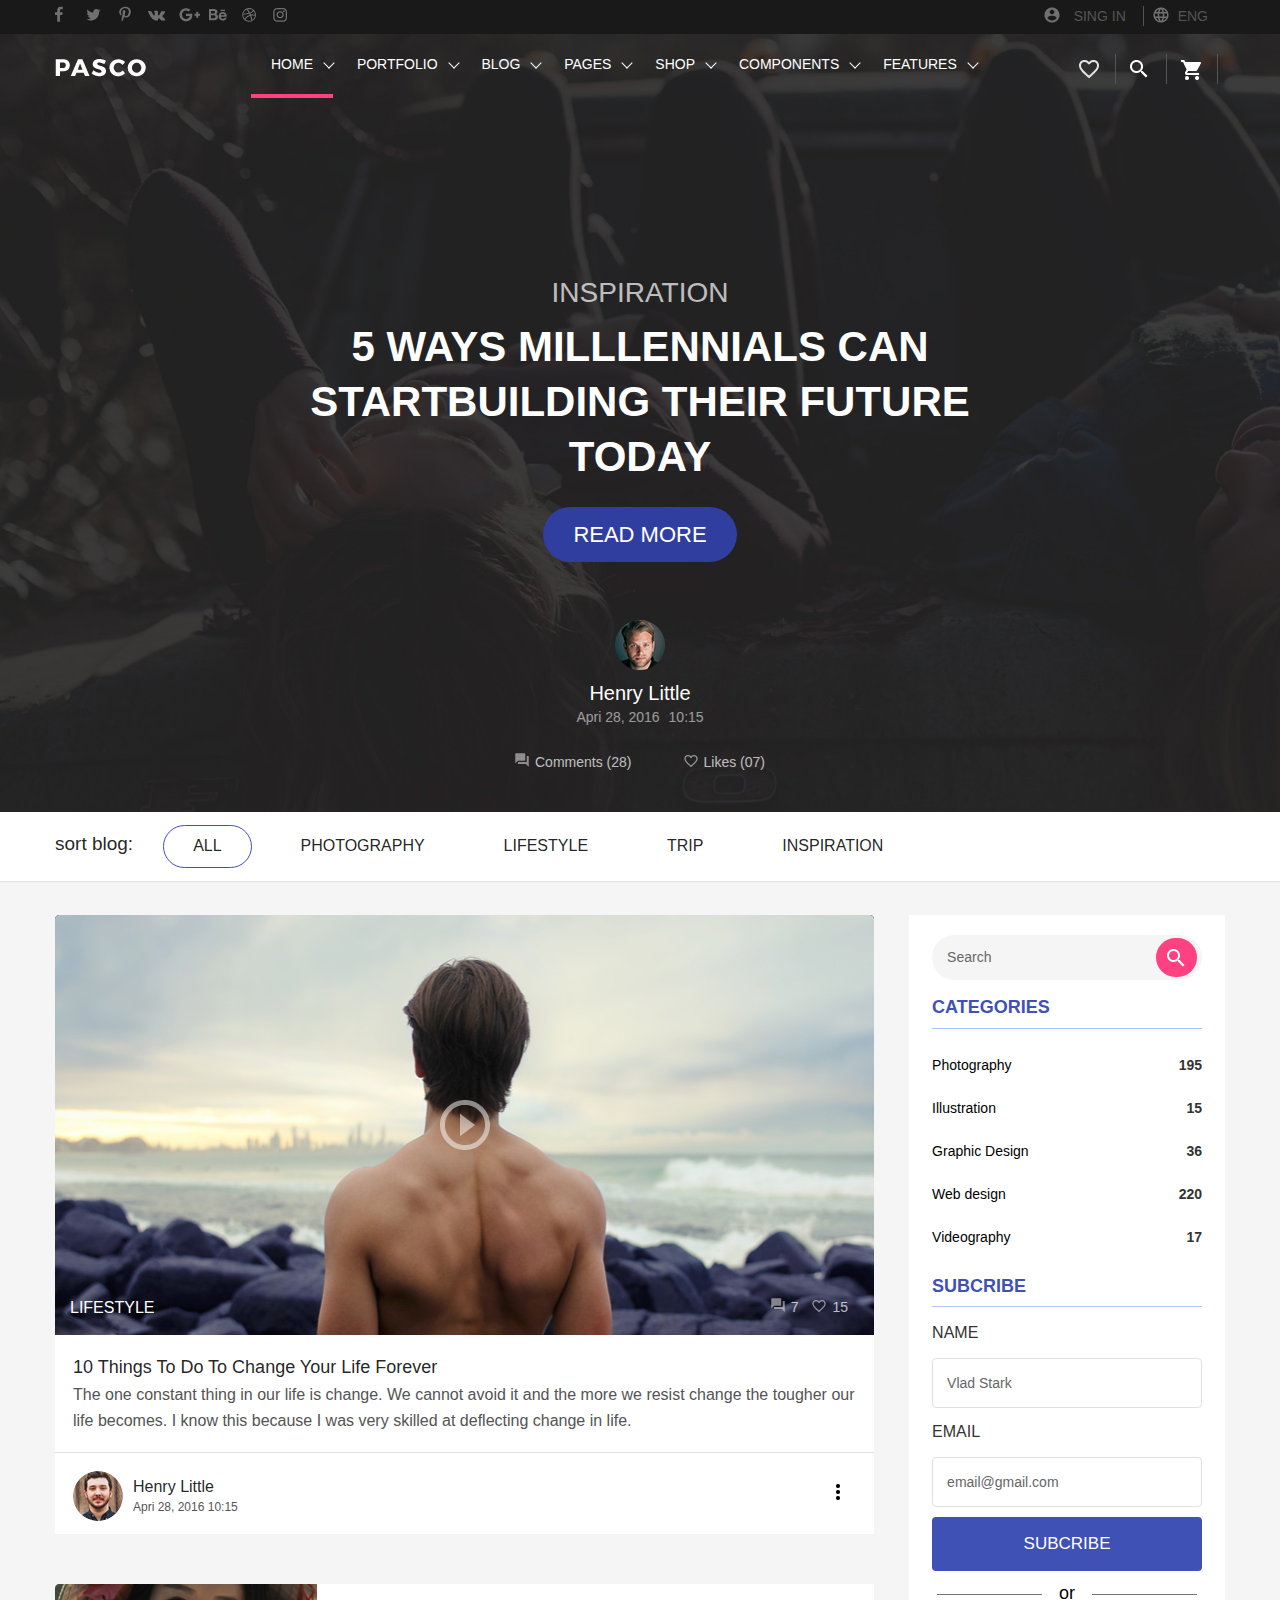
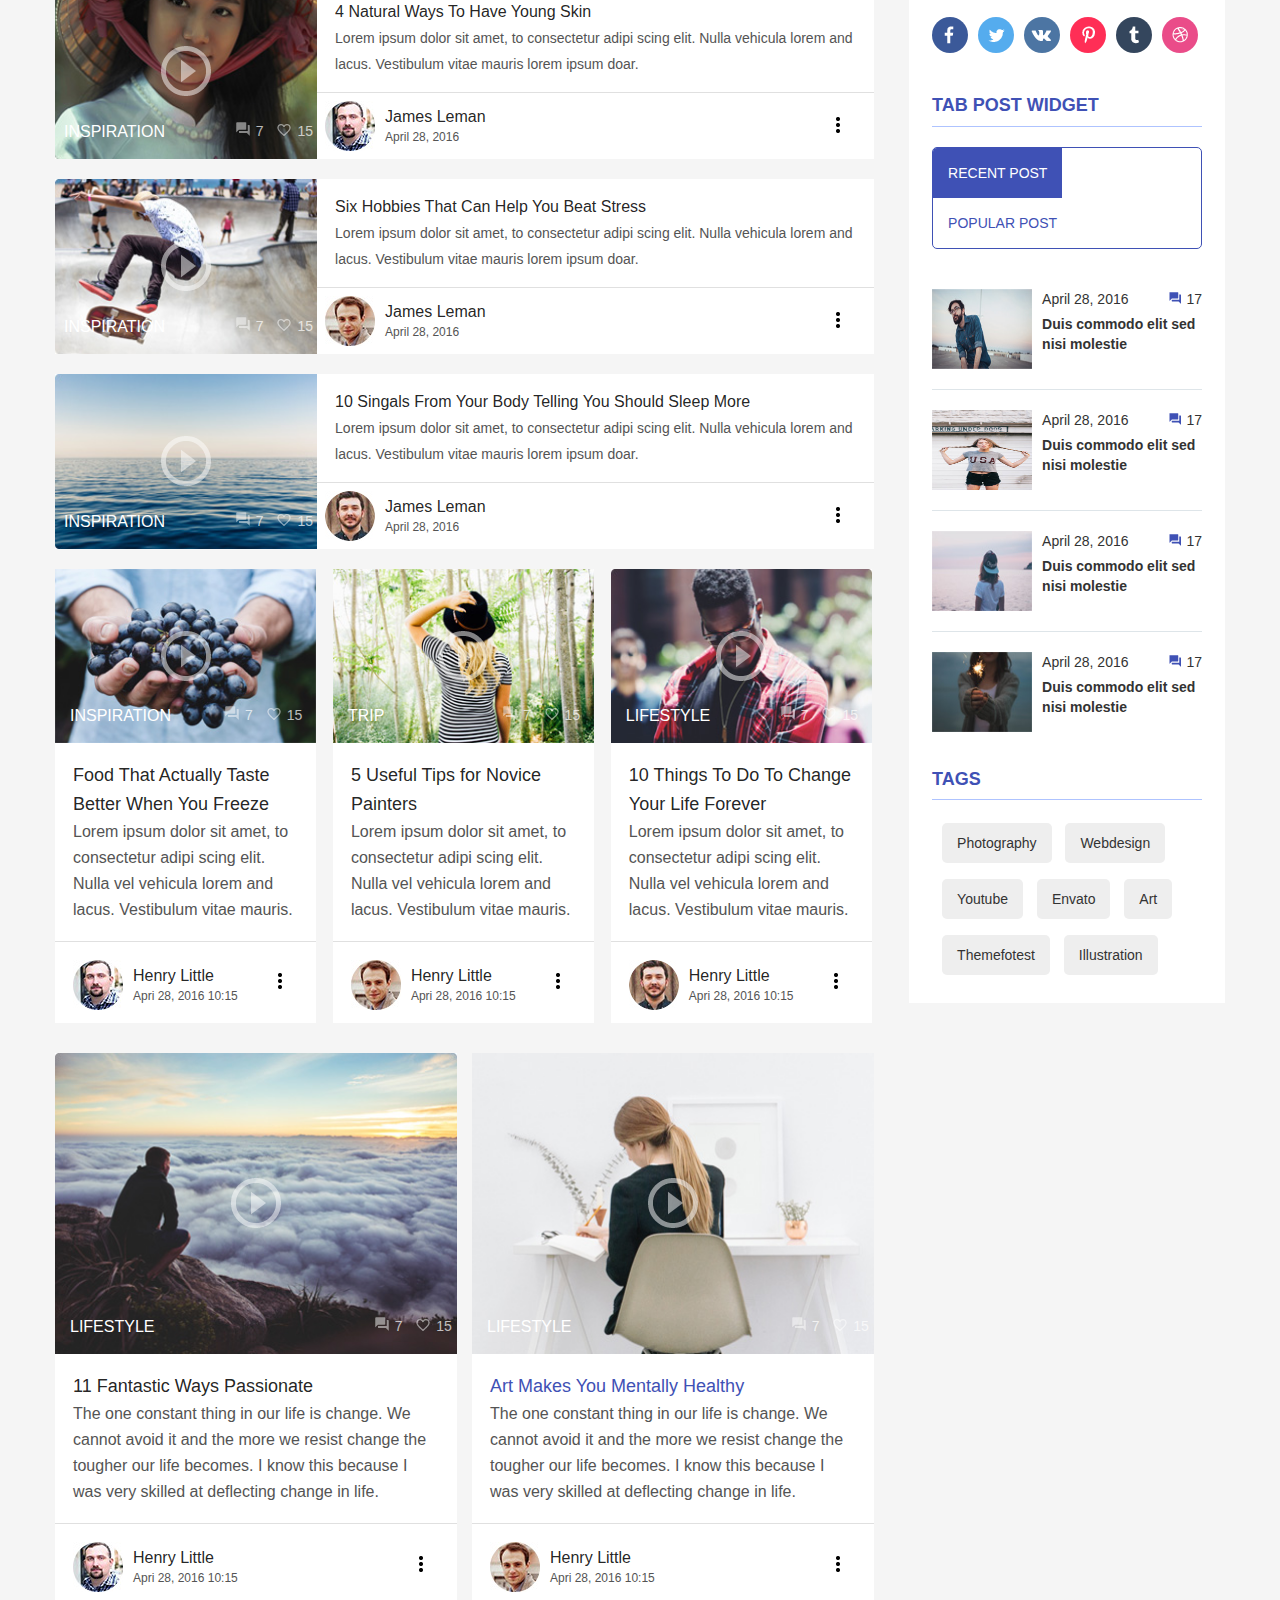
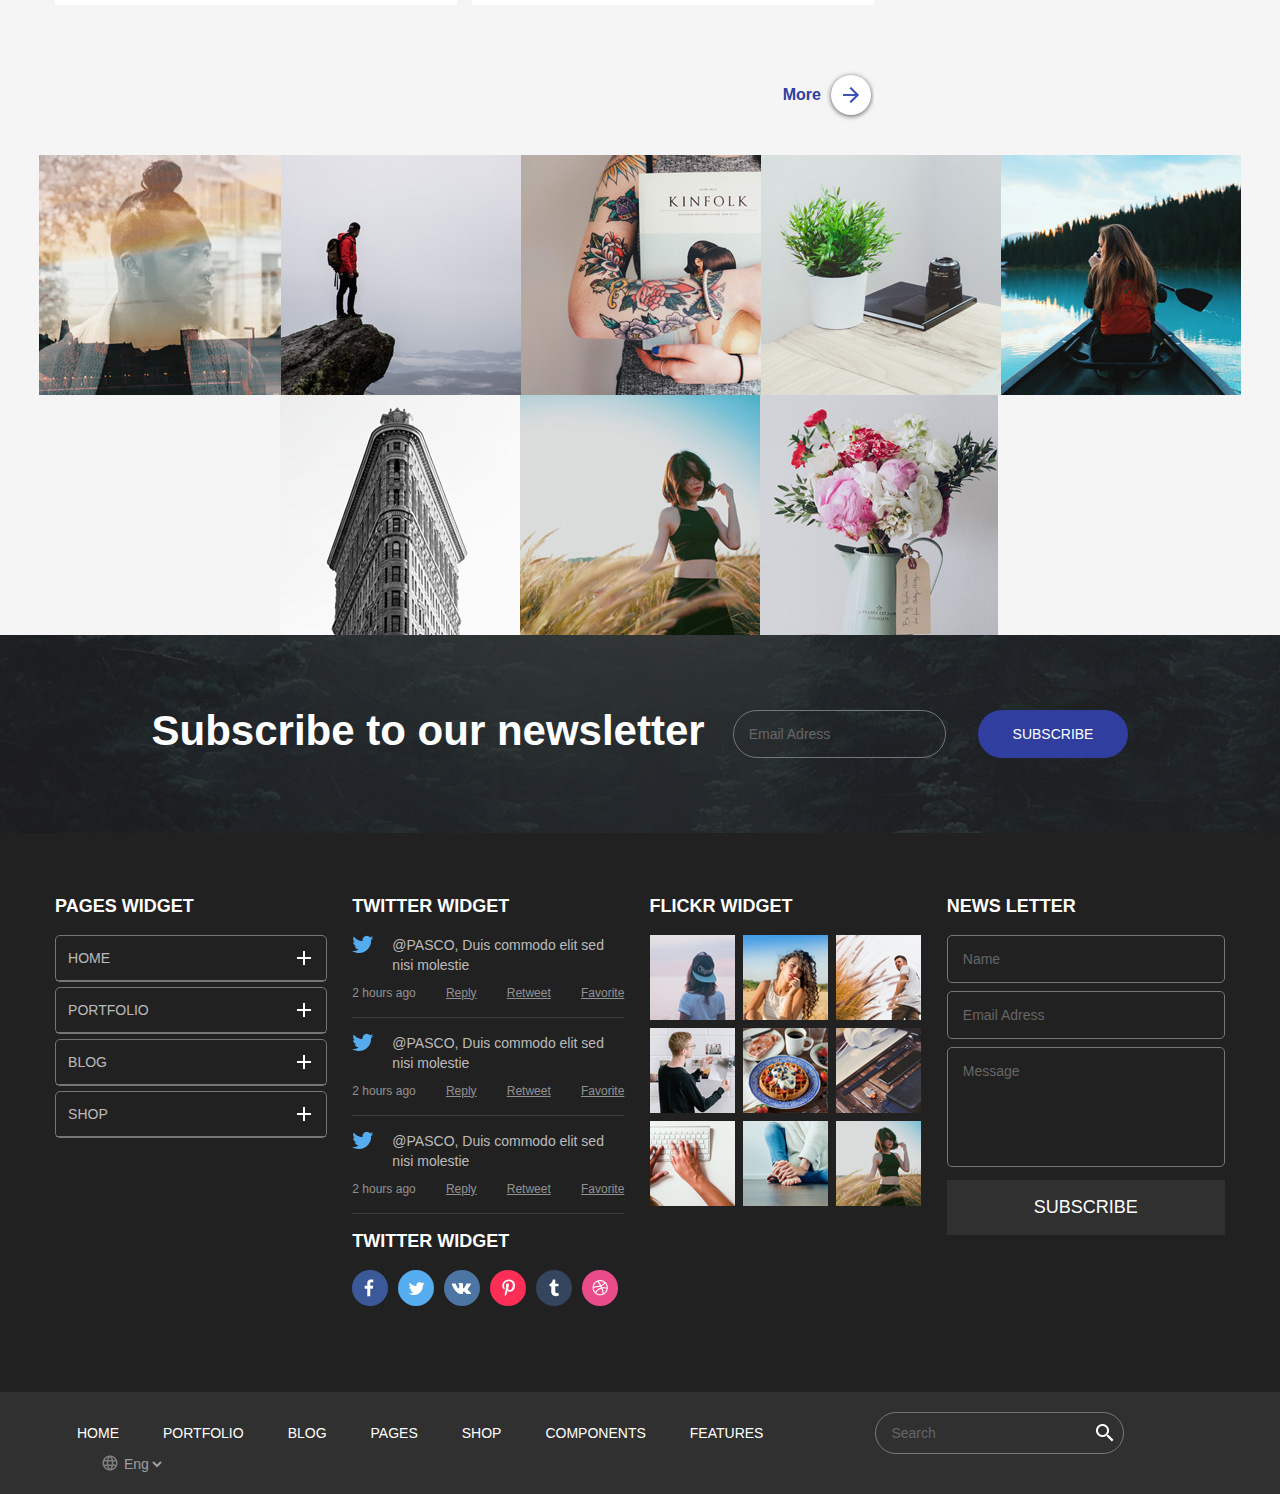
==== commit 205a61a0: "phone" ====
--- a/docs/index.html
+++ b/docs/index.html
@@ -66,8 +66,7 @@
 		</div>
 	</div>
 	<header class="head-main">
-		<div class="dark">
-			<div class="wrapper">
+		<div class="wrapper">
 				<div class="header-line clearfix">
 					<div class="logo-wrap">
 						<a href="#" class="logo"><img src="img/logo.png" alt="logo" class="logos img-responsive"></a>
@@ -113,7 +112,6 @@
 					</div>
 				</div>
 			</div>
-		</div>
 	</header>
 	<section class="sort-blog ">
 		<div class="wrapper">
--- a/docs/css/main.min.css
+++ b/docs/css/main.min.css
@@ -1 +1 @@
-@font-face{font-family:roboto-example;font-weight:400;font-style:normal;src:url(../fonts/RobotoRegular/RobotoRegular.eot);src:url(../fonts/RobotoRegular/RobotoRegular.eot?#iefix) format("embedded-opentype"),url(../fonts/RobotoRegular/RobotoRegular.woff) format("woff"),url(../fonts/RobotoRegular/RobotoRegular.ttf) format("truetype")}@font-face{font-family:roboto-example;font-weight:700;font-style:normal;src:url(../fonts/RobotoBold/RobotoBold.eot);src:url(../fonts/RobotoBold/RobotoBold.eot?#iefix) format("embedded-opentype"),url(../fonts/RobotoBold/RobotoBold.woff) format("woff"),url(../fonts/RobotoBold/RobotoBold.ttf) format("truetype")}html{font-family:sans-serif;-ms-text-size-adjust:100%;-webkit-text-size-adjust:100%}body{margin:0}article,aside,details,figcaption,figure,footer,header,hgroup,main,menu,nav,section,summary{display:block}audio,canvas,progress,video{display:inline-block;vertical-align:baseline}audio:not([controls]){display:none;height:0}[hidden],template{display:none}a{background-color:transparent}a:active,a:hover{outline:0}abbr[title]{border-bottom:1px dotted}b,strong{font-weight:700}dfn{font-style:italic}h1{font-size:2em;margin:.67em 0}mark{background:#ff0;color:#000}small{font-size:80%}sub,sup{font-size:75%;line-height:0;position:relative;vertical-align:baseline}sup{top:-.5em}sub{bottom:-.25em}img{border:0}svg:not(:root){overflow:hidden}figure{margin:1em 40px}hr{-webkit-box-sizing:content-box;box-sizing:content-box;height:0}pre{overflow:auto}code,kbd,pre,samp{font-family:monospace,monospace;font-size:1em}button,input,optgroup,select,textarea{color:inherit;font:inherit;margin:0}button{overflow:visible}button,select{text-transform:none}button,html input[type=button],input[type=reset],input[type=submit]{-webkit-appearance:button;cursor:pointer}button[disabled],html input[disabled]{cursor:default}button::-moz-focus-inner,input::-moz-focus-inner{border:0;padding:0}input{line-height:normal}input[type=checkbox],input[type=radio]{-webkit-box-sizing:border-box;box-sizing:border-box;padding:0}input[type=number]::-webkit-inner-spin-button,input[type=number]::-webkit-outer-spin-button{height:auto}input[type=search]{-webkit-appearance:textfield;-webkit-box-sizing:content-box;box-sizing:content-box}input[type=search]::-webkit-search-cancel-button,input[type=search]::-webkit-search-decoration{-webkit-appearance:none}fieldset{border:1px solid silver;margin:0 2px;padding:.35em .625em .75em}legend{border:0;padding:0}textarea{overflow:auto}optgroup{font-weight:700}table{border-collapse:collapse;border-spacing:0}td,th{padding:0}*{-webkit-box-sizing:border-box;box-sizing:border-box}:after,:before{-webkit-box-sizing:border-box;box-sizing:border-box}html{font-size:10px;-webkit-tap-highlight-color:transparent}body{font-family:"Helvetica Neue",Helvetica,Arial,sans-serif;font-size:14px;line-height:1.42857143;color:#333;background-color:#fff}button,input,select,textarea{font-family:inherit;font-size:inherit;line-height:inherit}a{color:#337ab7;text-decoration:none}a:focus,a:hover{color:#23527c;text-decoration:underline}a:focus{outline:5px auto -webkit-focus-ring-color;outline-offset:-2px}figure{margin:0}img{vertical-align:middle}.img-responsive{display:block;max-width:100%;height:auto}.img-rounded{-webkit-border-radius:6px;border-radius:6px}.img-thumbnail{padding:4px;line-height:1.42857143;background-color:#fff;border:1px solid #ddd;-webkit-border-radius:4px;border-radius:4px;-webkit-transition:all .2s ease-in-out;transition:all .2s ease-in-out;display:inline-block;max-width:100%;height:auto}.img-circle{-webkit-border-radius:50%;border-radius:50%}hr{margin-top:20px;margin-bottom:20px;border:0;border-top:1px solid #eee}.sr-only{position:absolute;width:1px;height:1px;margin:-1px;padding:0;overflow:hidden;clip:rect(0,0,0,0);border:0}.sr-only-focusable:active,.sr-only-focusable:focus{position:static;width:auto;height:auto;margin:0;overflow:visible;clip:auto}[role=button]{cursor:pointer}.container{margin-right:auto;margin-left:auto;padding-left:15px;padding-right:15px}@media (min-width:768px){.container{width:750px}}@media (min-width:992px){.container{width:970px}}@media (min-width:1200px){.container{width:1170px}}.container-fluid{margin-right:auto;margin-left:auto;padding-left:15px;padding-right:15px}.row{margin-left:-15px;margin-right:-15px}.col-lg-1,.col-lg-10,.col-lg-11,.col-lg-12,.col-lg-2,.col-lg-3,.col-lg-4,.col-lg-5,.col-lg-6,.col-lg-7,.col-lg-8,.col-lg-9,.col-md-1,.col-md-10,.col-md-11,.col-md-12,.col-md-2,.col-md-3,.col-md-4,.col-md-5,.col-md-6,.col-md-7,.col-md-8,.col-md-9,.col-sm-1,.col-sm-10,.col-sm-11,.col-sm-12,.col-sm-2,.col-sm-3,.col-sm-4,.col-sm-5,.col-sm-6,.col-sm-7,.col-sm-8,.col-sm-9,.col-xs-1,.col-xs-10,.col-xs-11,.col-xs-12,.col-xs-2,.col-xs-3,.col-xs-4,.col-xs-5,.col-xs-6,.col-xs-7,.col-xs-8,.col-xs-9{position:relative;min-height:1px;padding-left:15px;padding-right:15px}.col-xs-1,.col-xs-10,.col-xs-11,.col-xs-12,.col-xs-2,.col-xs-3,.col-xs-4,.col-xs-5,.col-xs-6,.col-xs-7,.col-xs-8,.col-xs-9{float:left}.col-xs-12{width:100%}.col-xs-11{width:91.66666667%}.col-xs-10{width:83.33333333%}.col-xs-9{width:75%}.col-xs-8{width:66.66666667%}.col-xs-7{width:58.33333333%}.col-xs-6{width:50%}.col-xs-5{width:41.66666667%}.col-xs-4{width:33.33333333%}.col-xs-3{width:25%}.col-xs-2{width:16.66666667%}.col-xs-1{width:8.33333333%}.col-xs-pull-12{right:100%}.col-xs-pull-11{right:91.66666667%}.col-xs-pull-10{right:83.33333333%}.col-xs-pull-9{right:75%}.col-xs-pull-8{right:66.66666667%}.col-xs-pull-7{right:58.33333333%}.col-xs-pull-6{right:50%}.col-xs-pull-5{right:41.66666667%}.col-xs-pull-4{right:33.33333333%}.col-xs-pull-3{right:25%}.col-xs-pull-2{right:16.66666667%}.col-xs-pull-1{right:8.33333333%}.col-xs-pull-0{right:auto}.col-xs-push-12{left:100%}.col-xs-push-11{left:91.66666667%}.col-xs-push-10{left:83.33333333%}.col-xs-push-9{left:75%}.col-xs-push-8{left:66.66666667%}.col-xs-push-7{left:58.33333333%}.col-xs-push-6{left:50%}.col-xs-push-5{left:41.66666667%}.col-xs-push-4{left:33.33333333%}.col-xs-push-3{left:25%}.col-xs-push-2{left:16.66666667%}.col-xs-push-1{left:8.33333333%}.col-xs-push-0{left:auto}.col-xs-offset-12{margin-left:100%}.col-xs-offset-11{margin-left:91.66666667%}.col-xs-offset-10{margin-left:83.33333333%}.col-xs-offset-9{margin-left:75%}.col-xs-offset-8{margin-left:66.66666667%}.col-xs-offset-7{margin-left:58.33333333%}.col-xs-offset-6{margin-left:50%}.col-xs-offset-5{margin-left:41.66666667%}.col-xs-offset-4{margin-left:33.33333333%}.col-xs-offset-3{margin-left:25%}.col-xs-offset-2{margin-left:16.66666667%}.col-xs-offset-1{margin-left:8.33333333%}.col-xs-offset-0{margin-left:0}@media (min-width:768px){.col-sm-1,.col-sm-10,.col-sm-11,.col-sm-12,.col-sm-2,.col-sm-3,.col-sm-4,.col-sm-5,.col-sm-6,.col-sm-7,.col-sm-8,.col-sm-9{float:left}.col-sm-12{width:100%}.col-sm-11{width:91.66666667%}.col-sm-10{width:83.33333333%}.col-sm-9{width:75%}.col-sm-8{width:66.66666667%}.col-sm-7{width:58.33333333%}.col-sm-6{width:50%}.col-sm-5{width:41.66666667%}.col-sm-4{width:33.33333333%}.col-sm-3{width:25%}.col-sm-2{width:16.66666667%}.col-sm-1{width:8.33333333%}.col-sm-pull-12{right:100%}.col-sm-pull-11{right:91.66666667%}.col-sm-pull-10{right:83.33333333%}.col-sm-pull-9{right:75%}.col-sm-pull-8{right:66.66666667%}.col-sm-pull-7{right:58.33333333%}.col-sm-pull-6{right:50%}.col-sm-pull-5{right:41.66666667%}.col-sm-pull-4{right:33.33333333%}.col-sm-pull-3{right:25%}.col-sm-pull-2{right:16.66666667%}.col-sm-pull-1{right:8.33333333%}.col-sm-pull-0{right:auto}.col-sm-push-12{left:100%}.col-sm-push-11{left:91.66666667%}.col-sm-push-10{left:83.33333333%}.col-sm-push-9{left:75%}.col-sm-push-8{left:66.66666667%}.col-sm-push-7{left:58.33333333%}.col-sm-push-6{left:50%}.col-sm-push-5{left:41.66666667%}.col-sm-push-4{left:33.33333333%}.col-sm-push-3{left:25%}.col-sm-push-2{left:16.66666667%}.col-sm-push-1{left:8.33333333%}.col-sm-push-0{left:auto}.col-sm-offset-12{margin-left:100%}.col-sm-offset-11{margin-left:91.66666667%}.col-sm-offset-10{margin-left:83.33333333%}.col-sm-offset-9{margin-left:75%}.col-sm-offset-8{margin-left:66.66666667%}.col-sm-offset-7{margin-left:58.33333333%}.col-sm-offset-6{margin-left:50%}.col-sm-offset-5{margin-left:41.66666667%}.col-sm-offset-4{margin-left:33.33333333%}.col-sm-offset-3{margin-left:25%}.col-sm-offset-2{margin-left:16.66666667%}.col-sm-offset-1{margin-left:8.33333333%}.col-sm-offset-0{margin-left:0}}@media (min-width:992px){.col-md-1,.col-md-10,.col-md-11,.col-md-12,.col-md-2,.col-md-3,.col-md-4,.col-md-5,.col-md-6,.col-md-7,.col-md-8,.col-md-9{float:left}.col-md-12{width:100%}.col-md-11{width:91.66666667%}.col-md-10{width:83.33333333%}.col-md-9{width:75%}.col-md-8{width:66.66666667%}.col-md-7{width:58.33333333%}.col-md-6{width:50%}.col-md-5{width:41.66666667%}.col-md-4{width:33.33333333%}.col-md-3{width:25%}.col-md-2{width:16.66666667%}.col-md-1{width:8.33333333%}.col-md-pull-12{right:100%}.col-md-pull-11{right:91.66666667%}.col-md-pull-10{right:83.33333333%}.col-md-pull-9{right:75%}.col-md-pull-8{right:66.66666667%}.col-md-pull-7{right:58.33333333%}.col-md-pull-6{right:50%}.col-md-pull-5{right:41.66666667%}.col-md-pull-4{right:33.33333333%}.col-md-pull-3{right:25%}.col-md-pull-2{right:16.66666667%}.col-md-pull-1{right:8.33333333%}.col-md-pull-0{right:auto}.col-md-push-12{left:100%}.col-md-push-11{left:91.66666667%}.col-md-push-10{left:83.33333333%}.col-md-push-9{left:75%}.col-md-push-8{left:66.66666667%}.col-md-push-7{left:58.33333333%}.col-md-push-6{left:50%}.col-md-push-5{left:41.66666667%}.col-md-push-4{left:33.33333333%}.col-md-push-3{left:25%}.col-md-push-2{left:16.66666667%}.col-md-push-1{left:8.33333333%}.col-md-push-0{left:auto}.col-md-offset-12{margin-left:100%}.col-md-offset-11{margin-left:91.66666667%}.col-md-offset-10{margin-left:83.33333333%}.col-md-offset-9{margin-left:75%}.col-md-offset-8{margin-left:66.66666667%}.col-md-offset-7{margin-left:58.33333333%}.col-md-offset-6{margin-left:50%}.col-md-offset-5{margin-left:41.66666667%}.col-md-offset-4{margin-left:33.33333333%}.col-md-offset-3{margin-left:25%}.col-md-offset-2{margin-left:16.66666667%}.col-md-offset-1{margin-left:8.33333333%}.col-md-offset-0{margin-left:0}}@media (min-width:1200px){.col-lg-1,.col-lg-10,.col-lg-11,.col-lg-12,.col-lg-2,.col-lg-3,.col-lg-4,.col-lg-5,.col-lg-6,.col-lg-7,.col-lg-8,.col-lg-9{float:left}.col-lg-12{width:100%}.col-lg-11{width:91.66666667%}.col-lg-10{width:83.33333333%}.col-lg-9{width:75%}.col-lg-8{width:66.66666667%}.col-lg-7{width:58.33333333%}.col-lg-6{width:50%}.col-lg-5{width:41.66666667%}.col-lg-4{width:33.33333333%}.col-lg-3{width:25%}.col-lg-2{width:16.66666667%}.col-lg-1{width:8.33333333%}.col-lg-pull-12{right:100%}.col-lg-pull-11{right:91.66666667%}.col-lg-pull-10{right:83.33333333%}.col-lg-pull-9{right:75%}.col-lg-pull-8{right:66.66666667%}.col-lg-pull-7{right:58.33333333%}.col-lg-pull-6{right:50%}.col-lg-pull-5{right:41.66666667%}.col-lg-pull-4{right:33.33333333%}.col-lg-pull-3{right:25%}.col-lg-pull-2{right:16.66666667%}.col-lg-pull-1{right:8.33333333%}.col-lg-pull-0{right:auto}.col-lg-push-12{left:100%}.col-lg-push-11{left:91.66666667%}.col-lg-push-10{left:83.33333333%}.col-lg-push-9{left:75%}.col-lg-push-8{left:66.66666667%}.col-lg-push-7{left:58.33333333%}.col-lg-push-6{left:50%}.col-lg-push-5{left:41.66666667%}.col-lg-push-4{left:33.33333333%}.col-lg-push-3{left:25%}.col-lg-push-2{left:16.66666667%}.col-lg-push-1{left:8.33333333%}.col-lg-push-0{left:auto}.col-lg-offset-12{margin-left:100%}.col-lg-offset-11{margin-left:91.66666667%}.col-lg-offset-10{margin-left:83.33333333%}.col-lg-offset-9{margin-left:75%}.col-lg-offset-8{margin-left:66.66666667%}.col-lg-offset-7{margin-left:58.33333333%}.col-lg-offset-6{margin-left:50%}.col-lg-offset-5{margin-left:41.66666667%}.col-lg-offset-4{margin-left:33.33333333%}.col-lg-offset-3{margin-left:25%}.col-lg-offset-2{margin-left:16.66666667%}.col-lg-offset-1{margin-left:8.33333333%}.col-lg-offset-0{margin-left:0}}.clearfix:after,.clearfix:before,.container-fluid:after,.container-fluid:before,.container:after,.container:before,.row:after,.row:before{content:" ";display:table}.clearfix:after,.container-fluid:after,.container:after,.row:after{clear:both}.center-block{display:block;margin-left:auto;margin-right:auto}.pull-right{float:right!important}.pull-left{float:left!important}.hide{display:none!important}.show{display:block!important}.invisible{visibility:hidden}.text-hide{font:0/0 a;color:transparent;text-shadow:none;background-color:transparent;border:0}.hidden{display:none!important}.affix{position:fixed}@-ms-viewport{width:device-width}.visible-lg,.visible-md,.visible-sm,.visible-xs{display:none!important}.visible-lg-block,.visible-lg-inline,.visible-lg-inline-block,.visible-md-block,.visible-md-inline,.visible-md-inline-block,.visible-sm-block,.visible-sm-inline,.visible-sm-inline-block,.visible-xs-block,.visible-xs-inline,.visible-xs-inline-block{display:none!important}@media (max-width:767px){.visible-xs{display:block!important}table.visible-xs{display:table!important}tr.visible-xs{display:table-row!important}td.visible-xs,th.visible-xs{display:table-cell!important}}@media (max-width:767px){.visible-xs-block{display:block!important}}@media (max-width:767px){.visible-xs-inline{display:inline!important}}@media (max-width:767px){.visible-xs-inline-block{display:inline-block!important}}@media (min-width:768px) and (max-width:991px){.visible-sm{display:block!important}table.visible-sm{display:table!important}tr.visible-sm{display:table-row!important}td.visible-sm,th.visible-sm{display:table-cell!important}}@media (min-width:768px) and (max-width:991px){.visible-sm-block{display:block!important}}@media (min-width:768px) and (max-width:991px){.visible-sm-inline{display:inline!important}}@media (min-width:768px) and (max-width:991px){.visible-sm-inline-block{display:inline-block!important}}@media (min-width:992px) and (max-width:1199px){.visible-md{display:block!important}table.visible-md{display:table!important}tr.visible-md{display:table-row!important}td.visible-md,th.visible-md{display:table-cell!important}}@media (min-width:992px) and (max-width:1199px){.visible-md-block{display:block!important}}@media (min-width:992px) and (max-width:1199px){.visible-md-inline{display:inline!important}}@media (min-width:992px) and (max-width:1199px){.visible-md-inline-block{display:inline-block!important}}@media (min-width:1200px){.visible-lg{display:block!important}table.visible-lg{display:table!important}tr.visible-lg{display:table-row!important}td.visible-lg,th.visible-lg{display:table-cell!important}}@media (min-width:1200px){.visible-lg-block{display:block!important}}@media (min-width:1200px){.visible-lg-inline{display:inline!important}}@media (min-width:1200px){.visible-lg-inline-block{display:inline-block!important}}@media (max-width:767px){.hidden-xs{display:none!important}}@media (min-width:768px) and (max-width:991px){.hidden-sm{display:none!important}}@media (min-width:992px) and (max-width:1199px){.hidden-md{display:none!important}}@media (min-width:1200px){.hidden-lg{display:none!important}}.visible-print{display:none!important}@media print{.visible-print{display:block!important}table.visible-print{display:table!important}tr.visible-print{display:table-row!important}td.visible-print,th.visible-print{display:table-cell!important}}.visible-print-block{display:none!important}@media print{.visible-print-block{display:block!important}}.visible-print-inline{display:none!important}@media print{.visible-print-inline{display:inline!important}}.visible-print-inline-block{display:none!important}@media print{.visible-print-inline-block{display:inline-block!important}}@media print{.hidden-print{display:none!important}}*{-webkit-box-sizing:border-box;box-sizing:border-box}::-webkit-input-placeholder{color:#666;opacity:1}:-moz-placeholder{color:#666;opacity:1}::-moz-placeholder{color:#666;opacity:1}:-ms-input-placeholder{color:#666;opacity:1}body input:focus:required:invalid,body textarea:focus:required:invalid{color:#666}body input:required:valid,body textarea:required:valid{color:#666}body,html{height:100%}ul{margin:0;padding:0;list-style:none}body{font-size:16px;min-width:320px;position:relative;line-height:1.75;font-family:roboto-example,sans-serif;overflow-x:hidden;opacity:1}.clearfix:after{content:"";display:table;clear:both}.img-responsive{display:block;max-width:100%;height:auto}.wrapper{max-width:1170px;margin:0 auto;width:100%;overflow:hidden;position:relative}.head-main{background:url(../img/bg-main.jpg) 0 0 no-repeat;background-size:cover;position:relative;height:100vh}.dark{position:absolute;top:0;left:0;bottom:0;right:0;background:rgba(22,22,22,.85)}.top-list{margin:0;padding:0;float:left;list-style:none}.top-line{padding:6px 0;background:#191919}.top-list__item{display:inline-block;margin-right:5px}.top-list__list{display:block;width:22px;height:17px;background:url(../img/icon.png) no-repeat}.top-list__list--fb{background-position:0 0}.top-list__list--tw{background-position:-23px 0}.top-list__list--p{background-position:-50px 0}.top-list__list--vk{background-position:-78px 0}.top-list__list--gg{background-position:-109px 0}.top-list__list--bb{background-position:-145px 0}.top-list__list--row{background-position:-175px 0}.top-list__list--inst{background-position:-203px 0}.login{float:right}.login a{color:#545454;text-decoration:none;-webkit-transition:all .5s;transition:all .5s}.login a:hover{color:#fff}.lang__link,.login__link{padding:0 17px;display:inline-block;text-transform:uppercase;padding-left:30px;position:relative}.login__link{border-right:1px solid #545454}.login__link:before{content:"";position:absolute;width:18px;height:18px;top:50%;-webkit-transform:translateY(-50%);-ms-transform:translateY(-50%);transform:translateY(-50%);left:0;background:url(../img/icon/account_circle.png) 0 0 no-repeat}.lang__link:before{content:"";position:absolute;width:18px;height:18px;top:50%;-webkit-transform:translateY(-50%);-ms-transform:translateY(-50%);transform:translateY(-50%);left:5px;background:url(../img/icon/language.png) 0 0 no-repeat}.logo-wrap{float:left;margin-right:105px;padding:25px 0}.logo{padding:20px 0}.mnu{display:inline-block;width:100%;max-width:800px}.mnu__item{display:inline-block}.mnu__link{display:block;text-transform:uppercase;padding:20px 20px;text-decoration:none;color:#fff;-webkit-transition:all .2s;transition:all .2s;border-bottom:4px solid transparent;position:relative}.mnu__link:hover{border-bottom:4px solid #ff4081;text-decoration:none;color:#fff}.mnu__link:after{content:"";position:absolute;width:8px;height:8px;border-bottom:1px solid #fff;border-right:1px solid #fff;top:42%;-webkit-transform:translateY(-50%);-ms-transform:translateY(-50%);transform:translateY(-50%);right:0;-webkit-transform:rotate(45deg);-ms-transform:rotate(45deg);transform:rotate(45deg)}.mnu__item--active a{border-bottom:4px solid #ff4081}.icon{float:right}.icon li{display:inline-block;padding:20px 0}.icon__link{width:40px;height:30px;display:block;border-right:1px solid #545454;margin-right:7px;background:url(../img/icon/split.png) 0 0 no-repeat}.icon__link--Search{background-position:-18px -15px}.icon__link--heart{background-position:-80px -15px}.icon__link--basket{background-position:-80px -75px}.header-line{margin-bottom:170px}.header__content{text-align:center;max-width:818px;width:100%;margin:0 auto}.header__text{text-transform:uppercase;color:#fff;font-size:28px;line-height:27px;opacity:.7}.header__title{text-transform:uppercase;color:#fff;margin-top:13px;font-size:42px;line-height:55px;padding:0 25px;margin-bottom:35px}.btn{padding:15px 30px;text-transform:uppercase;text-decoration:none;font-size:22px;color:#fff;-webkit-border-radius:35px;border-radius:35px}.btn:hover{text-decoration:none;color:#fff}.btn:focus{text-decoration:none}.btn-head{background:#303f9f}.people-wrap{width:100%;max-width:250px;margin:70px auto 0;text-align:center}.people__name{color:#fff;margin-top:10px;font-size:20px;line-height:27px}.people__date{margin-right:5px;color:#fff;opacity:.54}.people__time{color:#fff;opacity:.54}.people__data-wrap{margin-bottom:25px}.people__com{display:inline-block;padding-left:20px;color:#fff;-webkit-transition:all .5s;transition:all .5s;opacity:.7;position:relative;float:left}.people__com:hover{text-decoration:none;color:#fff;opacity:1}.people__com:focus{text-decoration:none}.people__com:before{content:"";position:absolute;width:18px;height:18px;background:url(../img/forum.png) 0 0 no-repeat;top:50%;-webkit-transform:translateY(-50%);-ms-transform:translateY(-50%);transform:translateY(-50%);left:0}.people__like{display:inline-block;padding-left:20px;color:#fff;opacity:.7;-webkit-transition:all .5s;transition:all .5s;position:relative;float:right}.people__like:hover{text-decoration:none;color:#fff;opacity:1}.people__like:focus{text-decoration:none}.people__like:before{content:"";position:absolute;width:18px;height:18px;background:url(../img/favorite_border.png) 0 0 no-repeat;top:60%;-webkit-transform:translateY(-50%);-ms-transform:translateY(-50%);transform:translateY(-50%);left:0}.dark-bottom{padding:46px 0;background:#212121}.dark-bottom .wrapper{display:-webkit-box;display:-webkit-flex;display:-ms-flexbox;display:flex;-webkit-justify-content:space-around;-ms-flex-pack:distribute;justify-content:space-around;-webkit-flex-wrap:wrap;-ms-flex-wrap:wrap;flex-wrap:wrap}.dark__accord{display:-webkit-box;display:-webkit-flex;display:-ms-flexbox;display:flex;-webkit-box-orient:vertical;-webkit-box-direction:normal;-webkit-flex-direction:column;-ms-flex-direction:column;flex-direction:column}.pages{-webkit-box-flex:0;-webkit-flex:0 0 272px;-ms-flex:0 0 272px;flex:0 0 272px;margin-right:25px}.dark__item{border:1px solid #757575;margin-bottom:5px;-webkit-border-radius:5px;border-radius:5px}.dark-title{display:block;padding:12px;text-transform:uppercase;font-size:14px;color:rgba(255,255,255,.7);position:relative;border-bottom:1px solid #757575}.dark-title:hover{text-decoration:none;color:#fff}.dark-title:focus{text-decoration:none;color:#fff}.dark-title:active{text-decoration:none;color:#fff}.dark-title:after{content:"";width:14px;height:2px;background-color:#fff;position:absolute;right:15px;top:50%;-webkit-transform:translateY(-50%);-ms-transform:translateY(-50%);transform:translateY(-50%)}.dark-title:before{content:"";width:14px;height:2px;background-color:#fff;position:absolute;right:15px;top:50%;-webkit-transform:translateY(-50%) rotate(90deg);-ms-transform:translateY(-50%) rotate(90deg);transform:translateY(-50%) rotate(90deg)}.dark-title.active:before{display:none}.dark-item{padding:6px 13px;color:#555;-webkit-transition:all .5s;transition:all .5s}.dark-item:hover{color:#fff}.dark-content{display:none}.dark__title-bottom{font-size:18px;color:#fff;text-transform:uppercase}.social{-webkit-box-flex:0;-webkit-flex:0 0 272px;-ms-flex:0 0 272px;flex:0 0 272px;margin-right:25px}.social__text{padding-left:40px;font-size:14px;color:rgba(255,255,255,.7);background:url(../img/photo_section-line/twitter.png) no-repeat left top;margin-bottom:10px}.social__content{display:-webkit-box;display:-webkit-flex;display:-ms-flexbox;display:flex;-webkit-box-pack:justify;-webkit-justify-content:space-between;-ms-flex-pack:justify;justify-content:space-between;-webkit-transition:all .5s;transition:all .5s}.social__content p{margin:0;font-size:12px;color:rgba(255,255,255,.5)}.social__content a{font-size:12px;color:rgba(255,255,255,.5);text-decoration:underline}.social__content a:hover{color:#fff}.social__tw{padding:15px 0;border-bottom:1px solid #3c3c3c}.social__tw:nth-child(2){padding-top:0}.flickr{-webkit-box-flex:0;-webkit-flex:0 0 272px;-ms-flex:0 0 272px;flex:0 0 272px;margin-right:25px}.flickr__photo{display:-webkit-box;display:-webkit-flex;display:-ms-flexbox;display:flex;-webkit-flex-wrap:wrap;-ms-flex-wrap:wrap;flex-wrap:wrap}.flickr__photo img{margin-right:8px;margin-bottom:8px}.flickr__photo img:nth-child(3n){margin-right:0}.letter{-webkit-box-flex:0;-webkit-flex:0 0 272px;-ms-flex:0 0 272px;flex:0 0 272px}.letter input{padding:13px 15px;border:1px solid #747779;color:rgba(255,255,255,.54);background:0 0;-webkit-border-radius:5px;border-radius:5px;margin-bottom:8px;width:100%;outline:0;-webkit-transition:all .5s;transition:all .5s}.letter input:focus{border:1px solid #303f9f}.letter__textarea{padding:13px 15px;border:1px solid #747779;color:rgba(255,255,255,.54);background:0 0;-webkit-border-radius:5px;border-radius:5px;margin-bottom:8px;width:100%;min-height:120px;outline:0;resize:none}.letter__textarea:focus{border:1px solid #303f9f}.letter__btn{text-align:center;padding:15px 87px;background:#303030;text-transform:uppercase;border:none;font-size:18px;color:#fff}.line-photo{background-color:#f5f5f5}.main-footer{background-color:#303030;padding:20px 0}.footer__content{display:-webkit-box;display:-webkit-flex;display:-ms-flexbox;display:flex;-webkit-box-pack:start;-webkit-justify-content:flex-start;-ms-flex-pack:start;justify-content:flex-start;-webkit-box-align:center;-webkit-align-items:center;-ms-flex-align:center;align-items:center;-webkit-flex-wrap:wrap;-ms-flex-wrap:wrap;flex-wrap:wrap}.footer__list{display:-webkit-box;display:-webkit-flex;display:-ms-flexbox;display:flex}.footer__link{display:block;padding:10px 22px;color:#fff;text-transform:uppercase}.footer__link:hover{text-decoration:none;color:#fff}.footer__search{margin-left:90px;-webkit-box-flex:0;-webkit-flex:0 0 222px;-ms-flex:0 0 222px;flex:0 0 222px}.search__footer{border:1px solid #747779;display:-webkit-box;display:-webkit-flex;display:-ms-flexbox;display:flex;-webkit-border-radius:35px;border-radius:35px;-webkit-box-pack:start;-webkit-justify-content:flex-start;-ms-flex-pack:start;justify-content:flex-start}.search__footer input{border:none;background:0 0;outline:0;-webkit-transition:all .5s;transition:all .5s;padding:10px 15px;color:#fff;-webkit-box-flex:0;-webkit-flex:0 0 160px;-ms-flex:0 0 160px;flex:0 0 160px}.footer__submit{border:none;outline:0;-webkit-border-radius:35px;border-radius:35px;padding:0 18px;background:url(../img/search.png) no-repeat center center}.footer__lang{margin-left:65px;position:relative}.footer__lang:before{content:"";position:absolute;width:18px;height:18px;top:53%;-webkit-transform:translateY(-50%);-ms-transform:translateY(-50%);transform:translateY(-50%);left:-18px;background:url(../img/icon/language.png) 0 0 no-repeat}.footer__sel{border:none;background:0 0;outline:0;color:rgba(255,255,255,.54)}.footer__sel option{color:#fff;background:#555}@font-face{font-family:roboto-example;font-weight:400;font-style:normal;src:url(../fonts/RobotoRegular/RobotoRegular.eot);src:url(../fonts/RobotoRegular/RobotoRegular.eot?#iefix) format("embedded-opentype"),url(../fonts/RobotoRegular/RobotoRegular.woff) format("woff"),url(../fonts/RobotoRegular/RobotoRegular.ttf) format("truetype")}@font-face{font-family:roboto-example;font-weight:700;font-style:normal;src:url(../fonts/RobotoBold/RobotoBold.eot);src:url(../fonts/RobotoBold/RobotoBold.eot?#iefix) format("embedded-opentype"),url(../fonts/RobotoBold/RobotoBold.woff) format("woff"),url(../fonts/RobotoBold/RobotoBold.ttf) format("truetype")}html{font-family:sans-serif;-ms-text-size-adjust:100%;-webkit-text-size-adjust:100%}body{margin:0}article,aside,details,figcaption,figure,footer,header,hgroup,main,menu,nav,section,summary{display:block}audio,canvas,progress,video{display:inline-block;vertical-align:baseline}audio:not([controls]){display:none;height:0}[hidden],template{display:none}a{background-color:transparent}a:active,a:hover{outline:0}abbr[title]{border-bottom:1px dotted}b,strong{font-weight:700}dfn{font-style:italic}h1{font-size:2em;margin:.67em 0}mark{background:#ff0;color:#000}small{font-size:80%}sub,sup{font-size:75%;line-height:0;position:relative;vertical-align:baseline}sup{top:-.5em}sub{bottom:-.25em}img{border:0}svg:not(:root){overflow:hidden}figure{margin:1em 40px}hr{-webkit-box-sizing:content-box;box-sizing:content-box;height:0}pre{overflow:auto}code,kbd,pre,samp{font-family:monospace,monospace;font-size:1em}button,input,optgroup,select,textarea{color:inherit;font:inherit;margin:0}button{overflow:visible}button,select{text-transform:none}button,html input[type=button],input[type=reset],input[type=submit]{-webkit-appearance:button;cursor:pointer}button[disabled],html input[disabled]{cursor:default}button::-moz-focus-inner,input::-moz-focus-inner{border:0;padding:0}input{line-height:normal}input[type=checkbox],input[type=radio]{-webkit-box-sizing:border-box;box-sizing:border-box;padding:0}input[type=number]::-webkit-inner-spin-button,input[type=number]::-webkit-outer-spin-button{height:auto}input[type=search]{-webkit-appearance:textfield;-webkit-box-sizing:content-box;box-sizing:content-box}input[type=search]::-webkit-search-cancel-button,input[type=search]::-webkit-search-decoration{-webkit-appearance:none}fieldset{border:1px solid silver;margin:0 2px;padding:.35em .625em .75em}legend{border:0;padding:0}textarea{overflow:auto}optgroup{font-weight:700}table{border-collapse:collapse;border-spacing:0}td,th{padding:0}*{-webkit-box-sizing:border-box;box-sizing:border-box}:after,:before{-webkit-box-sizing:border-box;box-sizing:border-box}html{font-size:10px;-webkit-tap-highlight-color:transparent}body{font-family:"Helvetica Neue",Helvetica,Arial,sans-serif;font-size:14px;line-height:1.42857143;color:#333;background-color:#fff}button,input,select,textarea{font-family:inherit;font-size:inherit;line-height:inherit}a{color:#337ab7;text-decoration:none}a:focus,a:hover{color:#23527c;text-decoration:underline}a:focus{outline:5px auto -webkit-focus-ring-color;outline-offset:-2px}figure{margin:0}img{vertical-align:middle}.img-responsive{display:block;max-width:100%;height:auto}.img-rounded{-webkit-border-radius:6px;border-radius:6px}.img-thumbnail{padding:4px;line-height:1.42857143;background-color:#fff;border:1px solid #ddd;-webkit-border-radius:4px;border-radius:4px;-webkit-transition:all .2s ease-in-out;transition:all .2s ease-in-out;display:inline-block;max-width:100%;height:auto}.img-circle{-webkit-border-radius:50%;border-radius:50%}hr{margin-top:20px;margin-bottom:20px;border:0;border-top:1px solid #eee}.sr-only{position:absolute;width:1px;height:1px;margin:-1px;padding:0;overflow:hidden;clip:rect(0,0,0,0);border:0}.sr-only-focusable:active,.sr-only-focusable:focus{position:static;width:auto;height:auto;margin:0;overflow:visible;clip:auto}[role=button]{cursor:pointer}.container{margin-right:auto;margin-left:auto;padding-left:15px;padding-right:15px}@media (min-width:768px){.container{width:750px}}@media (min-width:992px){.container{width:970px}}@media (min-width:1200px){.container{width:1170px}}.container-fluid{margin-right:auto;margin-left:auto;padding-left:15px;padding-right:15px}.row{margin-left:-15px;margin-right:-15px}.col-lg-1,.col-lg-10,.col-lg-11,.col-lg-12,.col-lg-2,.col-lg-3,.col-lg-4,.col-lg-5,.col-lg-6,.col-lg-7,.col-lg-8,.col-lg-9,.col-md-1,.col-md-10,.col-md-11,.col-md-12,.col-md-2,.col-md-3,.col-md-4,.col-md-5,.col-md-6,.col-md-7,.col-md-8,.col-md-9,.col-sm-1,.col-sm-10,.col-sm-11,.col-sm-12,.col-sm-2,.col-sm-3,.col-sm-4,.col-sm-5,.col-sm-6,.col-sm-7,.col-sm-8,.col-sm-9,.col-xs-1,.col-xs-10,.col-xs-11,.col-xs-12,.col-xs-2,.col-xs-3,.col-xs-4,.col-xs-5,.col-xs-6,.col-xs-7,.col-xs-8,.col-xs-9{position:relative;min-height:1px;padding-left:15px;padding-right:15px}.col-xs-1,.col-xs-10,.col-xs-11,.col-xs-12,.col-xs-2,.col-xs-3,.col-xs-4,.col-xs-5,.col-xs-6,.col-xs-7,.col-xs-8,.col-xs-9{float:left}.col-xs-12{width:100%}.col-xs-11{width:91.66666667%}.col-xs-10{width:83.33333333%}.col-xs-9{width:75%}.col-xs-8{width:66.66666667%}.col-xs-7{width:58.33333333%}.col-xs-6{width:50%}.col-xs-5{width:41.66666667%}.col-xs-4{width:33.33333333%}.col-xs-3{width:25%}.col-xs-2{width:16.66666667%}.col-xs-1{width:8.33333333%}.col-xs-pull-12{right:100%}.col-xs-pull-11{right:91.66666667%}.col-xs-pull-10{right:83.33333333%}.col-xs-pull-9{right:75%}.col-xs-pull-8{right:66.66666667%}.col-xs-pull-7{right:58.33333333%}.col-xs-pull-6{right:50%}.col-xs-pull-5{right:41.66666667%}.col-xs-pull-4{right:33.33333333%}.col-xs-pull-3{right:25%}.col-xs-pull-2{right:16.66666667%}.col-xs-pull-1{right:8.33333333%}.col-xs-pull-0{right:auto}.col-xs-push-12{left:100%}.col-xs-push-11{left:91.66666667%}.col-xs-push-10{left:83.33333333%}.col-xs-push-9{left:75%}.col-xs-push-8{left:66.66666667%}.col-xs-push-7{left:58.33333333%}.col-xs-push-6{left:50%}.col-xs-push-5{left:41.66666667%}.col-xs-push-4{left:33.33333333%}.col-xs-push-3{left:25%}.col-xs-push-2{left:16.66666667%}.col-xs-push-1{left:8.33333333%}.col-xs-push-0{left:auto}.col-xs-offset-12{margin-left:100%}.col-xs-offset-11{margin-left:91.66666667%}.col-xs-offset-10{margin-left:83.33333333%}.col-xs-offset-9{margin-left:75%}.col-xs-offset-8{margin-left:66.66666667%}.col-xs-offset-7{margin-left:58.33333333%}.col-xs-offset-6{margin-left:50%}.col-xs-offset-5{margin-left:41.66666667%}.col-xs-offset-4{margin-left:33.33333333%}.col-xs-offset-3{margin-left:25%}.col-xs-offset-2{margin-left:16.66666667%}.col-xs-offset-1{margin-left:8.33333333%}.col-xs-offset-0{margin-left:0}@media (min-width:768px){.col-sm-1,.col-sm-10,.col-sm-11,.col-sm-12,.col-sm-2,.col-sm-3,.col-sm-4,.col-sm-5,.col-sm-6,.col-sm-7,.col-sm-8,.col-sm-9{float:left}.col-sm-12{width:100%}.col-sm-11{width:91.66666667%}.col-sm-10{width:83.33333333%}.col-sm-9{width:75%}.col-sm-8{width:66.66666667%}.col-sm-7{width:58.33333333%}.col-sm-6{width:50%}.col-sm-5{width:41.66666667%}.col-sm-4{width:33.33333333%}.col-sm-3{width:25%}.col-sm-2{width:16.66666667%}.col-sm-1{width:8.33333333%}.col-sm-pull-12{right:100%}.col-sm-pull-11{right:91.66666667%}.col-sm-pull-10{right:83.33333333%}.col-sm-pull-9{right:75%}.col-sm-pull-8{right:66.66666667%}.col-sm-pull-7{right:58.33333333%}.col-sm-pull-6{right:50%}.col-sm-pull-5{right:41.66666667%}.col-sm-pull-4{right:33.33333333%}.col-sm-pull-3{right:25%}.col-sm-pull-2{right:16.66666667%}.col-sm-pull-1{right:8.33333333%}.col-sm-pull-0{right:auto}.col-sm-push-12{left:100%}.col-sm-push-11{left:91.66666667%}.col-sm-push-10{left:83.33333333%}.col-sm-push-9{left:75%}.col-sm-push-8{left:66.66666667%}.col-sm-push-7{left:58.33333333%}.col-sm-push-6{left:50%}.col-sm-push-5{left:41.66666667%}.col-sm-push-4{left:33.33333333%}.col-sm-push-3{left:25%}.col-sm-push-2{left:16.66666667%}.col-sm-push-1{left:8.33333333%}.col-sm-push-0{left:auto}.col-sm-offset-12{margin-left:100%}.col-sm-offset-11{margin-left:91.66666667%}.col-sm-offset-10{margin-left:83.33333333%}.col-sm-offset-9{margin-left:75%}.col-sm-offset-8{margin-left:66.66666667%}.col-sm-offset-7{margin-left:58.33333333%}.col-sm-offset-6{margin-left:50%}.col-sm-offset-5{margin-left:41.66666667%}.col-sm-offset-4{margin-left:33.33333333%}.col-sm-offset-3{margin-left:25%}.col-sm-offset-2{margin-left:16.66666667%}.col-sm-offset-1{margin-left:8.33333333%}.col-sm-offset-0{margin-left:0}}@media (min-width:992px){.col-md-1,.col-md-10,.col-md-11,.col-md-12,.col-md-2,.col-md-3,.col-md-4,.col-md-5,.col-md-6,.col-md-7,.col-md-8,.col-md-9{float:left}.col-md-12{width:100%}.col-md-11{width:91.66666667%}.col-md-10{width:83.33333333%}.col-md-9{width:75%}.col-md-8{width:66.66666667%}.col-md-7{width:58.33333333%}.col-md-6{width:50%}.col-md-5{width:41.66666667%}.col-md-4{width:33.33333333%}.col-md-3{width:25%}.col-md-2{width:16.66666667%}.col-md-1{width:8.33333333%}.col-md-pull-12{right:100%}.col-md-pull-11{right:91.66666667%}.col-md-pull-10{right:83.33333333%}.col-md-pull-9{right:75%}.col-md-pull-8{right:66.66666667%}.col-md-pull-7{right:58.33333333%}.col-md-pull-6{right:50%}.col-md-pull-5{right:41.66666667%}.col-md-pull-4{right:33.33333333%}.col-md-pull-3{right:25%}.col-md-pull-2{right:16.66666667%}.col-md-pull-1{right:8.33333333%}.col-md-pull-0{right:auto}.col-md-push-12{left:100%}.col-md-push-11{left:91.66666667%}.col-md-push-10{left:83.33333333%}.col-md-push-9{left:75%}.col-md-push-8{left:66.66666667%}.col-md-push-7{left:58.33333333%}.col-md-push-6{left:50%}.col-md-push-5{left:41.66666667%}.col-md-push-4{left:33.33333333%}.col-md-push-3{left:25%}.col-md-push-2{left:16.66666667%}.col-md-push-1{left:8.33333333%}.col-md-push-0{left:auto}.col-md-offset-12{margin-left:100%}.col-md-offset-11{margin-left:91.66666667%}.col-md-offset-10{margin-left:83.33333333%}.col-md-offset-9{margin-left:75%}.col-md-offset-8{margin-left:66.66666667%}.col-md-offset-7{margin-left:58.33333333%}.col-md-offset-6{margin-left:50%}.col-md-offset-5{margin-left:41.66666667%}.col-md-offset-4{margin-left:33.33333333%}.col-md-offset-3{margin-left:25%}.col-md-offset-2{margin-left:16.66666667%}.col-md-offset-1{margin-left:8.33333333%}.col-md-offset-0{margin-left:0}}@media (min-width:1200px){.col-lg-1,.col-lg-10,.col-lg-11,.col-lg-12,.col-lg-2,.col-lg-3,.col-lg-4,.col-lg-5,.col-lg-6,.col-lg-7,.col-lg-8,.col-lg-9{float:left}.col-lg-12{width:100%}.col-lg-11{width:91.66666667%}.col-lg-10{width:83.33333333%}.col-lg-9{width:75%}.col-lg-8{width:66.66666667%}.col-lg-7{width:58.33333333%}.col-lg-6{width:50%}.col-lg-5{width:41.66666667%}.col-lg-4{width:33.33333333%}.col-lg-3{width:25%}.col-lg-2{width:16.66666667%}.col-lg-1{width:8.33333333%}.col-lg-pull-12{right:100%}.col-lg-pull-11{right:91.66666667%}.col-lg-pull-10{right:83.33333333%}.col-lg-pull-9{right:75%}.col-lg-pull-8{right:66.66666667%}.col-lg-pull-7{right:58.33333333%}.col-lg-pull-6{right:50%}.col-lg-pull-5{right:41.66666667%}.col-lg-pull-4{right:33.33333333%}.col-lg-pull-3{right:25%}.col-lg-pull-2{right:16.66666667%}.col-lg-pull-1{right:8.33333333%}.col-lg-pull-0{right:auto}.col-lg-push-12{left:100%}.col-lg-push-11{left:91.66666667%}.col-lg-push-10{left:83.33333333%}.col-lg-push-9{left:75%}.col-lg-push-8{left:66.66666667%}.col-lg-push-7{left:58.33333333%}.col-lg-push-6{left:50%}.col-lg-push-5{left:41.66666667%}.col-lg-push-4{left:33.33333333%}.col-lg-push-3{left:25%}.col-lg-push-2{left:16.66666667%}.col-lg-push-1{left:8.33333333%}.col-lg-push-0{left:auto}.col-lg-offset-12{margin-left:100%}.col-lg-offset-11{margin-left:91.66666667%}.col-lg-offset-10{margin-left:83.33333333%}.col-lg-offset-9{margin-left:75%}.col-lg-offset-8{margin-left:66.66666667%}.col-lg-offset-7{margin-left:58.33333333%}.col-lg-offset-6{margin-left:50%}.col-lg-offset-5{margin-left:41.66666667%}.col-lg-offset-4{margin-left:33.33333333%}.col-lg-offset-3{margin-left:25%}.col-lg-offset-2{margin-left:16.66666667%}.col-lg-offset-1{margin-left:8.33333333%}.col-lg-offset-0{margin-left:0}}.clearfix:after,.clearfix:before,.container-fluid:after,.container-fluid:before,.container:after,.container:before,.row:after,.row:before{content:" ";display:table}.clearfix:after,.container-fluid:after,.container:after,.row:after{clear:both}.center-block{display:block;margin-left:auto;margin-right:auto}.pull-right{float:right!important}.pull-left{float:left!important}.hide{display:none!important}.show{display:block!important}.invisible{visibility:hidden}.text-hide{font:0/0 a;color:transparent;text-shadow:none;background-color:transparent;border:0}.hidden{display:none!important}.affix{position:fixed}@-ms-viewport{width:device-width}.visible-lg,.visible-md,.visible-sm,.visible-xs{display:none!important}.visible-lg-block,.visible-lg-inline,.visible-lg-inline-block,.visible-md-block,.visible-md-inline,.visible-md-inline-block,.visible-sm-block,.visible-sm-inline,.visible-sm-inline-block,.visible-xs-block,.visible-xs-inline,.visible-xs-inline-block{display:none!important}@media (max-width:767px){.visible-xs{display:block!important}table.visible-xs{display:table!important}tr.visible-xs{display:table-row!important}td.visible-xs,th.visible-xs{display:table-cell!important}}@media (max-width:767px){.visible-xs-block{display:block!important}}@media (max-width:767px){.visible-xs-inline{display:inline!important}}@media (max-width:767px){.visible-xs-inline-block{display:inline-block!important}}@media (min-width:768px) and (max-width:991px){.visible-sm{display:block!important}table.visible-sm{display:table!important}tr.visible-sm{display:table-row!important}td.visible-sm,th.visible-sm{display:table-cell!important}}@media (min-width:768px) and (max-width:991px){.visible-sm-block{display:block!important}}@media (min-width:768px) and (max-width:991px){.visible-sm-inline{display:inline!important}}@media (min-width:768px) and (max-width:991px){.visible-sm-inline-block{display:inline-block!important}}@media (min-width:992px) and (max-width:1199px){.visible-md{display:block!important}table.visible-md{display:table!important}tr.visible-md{display:table-row!important}td.visible-md,th.visible-md{display:table-cell!important}}@media (min-width:992px) and (max-width:1199px){.visible-md-block{display:block!important}}@media (min-width:992px) and (max-width:1199px){.visible-md-inline{display:inline!important}}@media (min-width:992px) and (max-width:1199px){.visible-md-inline-block{display:inline-block!important}}@media (min-width:1200px){.visible-lg{display:block!important}table.visible-lg{display:table!important}tr.visible-lg{display:table-row!important}td.visible-lg,th.visible-lg{display:table-cell!important}}@media (min-width:1200px){.visible-lg-block{display:block!important}}@media (min-width:1200px){.visible-lg-inline{display:inline!important}}@media (min-width:1200px){.visible-lg-inline-block{display:inline-block!important}}@media (max-width:767px){.hidden-xs{display:none!important}}@media (min-width:768px) and (max-width:991px){.hidden-sm{display:none!important}}@media (min-width:992px) and (max-width:1199px){.hidden-md{display:none!important}}@media (min-width:1200px){.hidden-lg{display:none!important}}.visible-print{display:none!important}@media print{.visible-print{display:block!important}table.visible-print{display:table!important}tr.visible-print{display:table-row!important}td.visible-print,th.visible-print{display:table-cell!important}}.visible-print-block{display:none!important}@media print{.visible-print-block{display:block!important}}.visible-print-inline{display:none!important}@media print{.visible-print-inline{display:inline!important}}.visible-print-inline-block{display:none!important}@media print{.visible-print-inline-block{display:inline-block!important}}@media print{.hidden-print{display:none!important}}.sort-blog{padding:13px 0;border-bottom:1px solid rgba(221,221,221,.87)}.sort__title{float:left;font-size:19px;line-height:27px;color:rgba(0,0,0,.87);margin-right:30px;padding:5px 0}.sort-blog__item{display:inline-block}.sort-blog_list{float:left}.sort-blog__link{display:block;padding:9px 29px;-webkit-border-radius:25px;border-radius:25px;text-transform:uppercase;text-decoration:none;border:1px solid transparent;color:rgba(0,0,0,.87);-webkit-border-radius:35px;border-radius:35px;margin-right:15px;font-size:16px}.sort-blog__link:hover{text-decoration:none;border:1px solid #3f51b5}.sort-blog__link:focus{text-decoration:none}.sort-blog__item--active a{border:1px solid #3f51b5}.nav-list{margin-bottom:10px}.or{text-align:center;margin-bottom:10px}.main__or{font-size:18px;color:#000;display:block;margin:0 5px;background:#fff;z-index:1;position:relative;text-align:center;overflow:hidden}.main__or:before{content:"";width:100%;height:1px;position:absolute;background:#757575;display:inline-block;left:105px;top:50%;margin-left:-100%;vertical-align:middle}.main__or:after{content:"";width:100%;height:1px;position:absolute;background:#757575;display:inline-block;right:105px;top:50%;margin-right:-100%;vertical-align:middle}.Social{overflow:hidden;margin-bottom:40px}.Social__item{display:inline-block;float:left;margin-right:10px}.Social__item:last-child{margin-right:0}.Social__link{display:block;width:36px;height:36px;-webkit-border-radius:35px;border-radius:35px;-webkit-transition:all .5s;transition:all .5s;text-align:center;background:#ccc url(../img/spl.png) 0 0 no-repeat}.Social__link:hover{-webkit-transform:rotate(360deg);-ms-transform:rotate(360deg);transform:rotate(360deg)}.Social__link--fb{background-position:-167px -21px;background-color:#3b5999}.Social__link--tw{background-position:-90px -96px;background-color:#55acee}.Social__link--vk{background-position:-170px -95px;background-color:#4c75a3}.Social__link--pp{background-position:-94px -21px;background-color:#ff2e56}.Social__link--toc{background-position:-17px -99px;background-color:#34465d}.Social__link--drib{background-position:-20px -20px;background-color:#ea4c89}.switchLeft{overflow:hidden;border:1px solid #3f51b5;-webkit-border-radius:5px;border-radius:5px;margin:20px 0}.switch-btn{float:left;text-align:center}.switch-btn a{display:block;padding:15px 15px;text-transform:uppercase;font-size:14px;text-decoration:none;color:#3f51b5}.switch-btn a:hover{text-decoration:none}.switch-btn--left{background:#3f51b5}.switch-btn--left a{color:#fff}.switch-btn--left a:hover{color:#fff}.news__item{overflow:hidden;padding:20px 0;border-bottom:1px solid #dee5e9}.news__item:last-child{border-bottom:none}.news__img-wrap{width:100px;float:left;margin-right:10px}.news__img-wrap img{width:100px;height:80px}.news__wrap-data{display:-webkit-box;display:-webkit-flex;display:-ms-flexbox;display:flex;-webkit-box-pack:justify;-webkit-justify-content:space-between;-ms-flex-pack:justify;justify-content:space-between}.data__right{position:relative}.data__right:before{content:"";width:15px;height:15px;position:absolute;left:-17px;top:3px;background:url(../img/file_left.png) no-repeat}.news__text{margin-top:5px;font-weight:700}.tag{display:inline-block;background:#eee;padding:10px 15px;margin:8px 10px;margin-right:0;-webkit-border-radius:5px;border-radius:5px}.photo-line{list-style:none;margin:0;padding:0;width:100%;display:-webkit-box;display:-webkit-flex;display:-ms-flexbox;display:flex;-webkit-box-pack:center;-webkit-justify-content:center;-ms-flex-pack:center;justify-content:center;-webkit-flex-wrap:wrap;-ms-flex-wrap:wrap;flex-wrap:wrap}.photo-item{-webkit-box-flex:0;-webkit-flex:0 0 240px;-ms-flex:0 0 240px;flex:0 0 240px}@font-face{font-family:roboto-example;font-weight:400;font-style:normal;src:url(../fonts/RobotoRegular/RobotoRegular.eot);src:url(../fonts/RobotoRegular/RobotoRegular.eot?#iefix) format("embedded-opentype"),url(../fonts/RobotoRegular/RobotoRegular.woff) format("woff"),url(../fonts/RobotoRegular/RobotoRegular.ttf) format("truetype")}@font-face{font-family:roboto-example;font-weight:700;font-style:normal;src:url(../fonts/RobotoBold/RobotoBold.eot);src:url(../fonts/RobotoBold/RobotoBold.eot?#iefix) format("embedded-opentype"),url(../fonts/RobotoBold/RobotoBold.woff) format("woff"),url(../fonts/RobotoBold/RobotoBold.ttf) format("truetype")}html{font-family:sans-serif;-ms-text-size-adjust:100%;-webkit-text-size-adjust:100%}body{margin:0}article,aside,details,figcaption,figure,footer,header,hgroup,main,menu,nav,section,summary{display:block}audio,canvas,progress,video{display:inline-block;vertical-align:baseline}audio:not([controls]){display:none;height:0}[hidden],template{display:none}a{background-color:transparent}a:active,a:hover{outline:0}abbr[title]{border-bottom:1px dotted}b,strong{font-weight:700}dfn{font-style:italic}h1{font-size:2em;margin:.67em 0}mark{background:#ff0;color:#000}small{font-size:80%}sub,sup{font-size:75%;line-height:0;position:relative;vertical-align:baseline}sup{top:-.5em}sub{bottom:-.25em}img{border:0}svg:not(:root){overflow:hidden}figure{margin:1em 40px}hr{-webkit-box-sizing:content-box;box-sizing:content-box;height:0}pre{overflow:auto}code,kbd,pre,samp{font-family:monospace,monospace;font-size:1em}button,input,optgroup,select,textarea{color:inherit;font:inherit;margin:0}button{overflow:visible}button,select{text-transform:none}button,html input[type=button],input[type=reset],input[type=submit]{-webkit-appearance:button;cursor:pointer}button[disabled],html input[disabled]{cursor:default}button::-moz-focus-inner,input::-moz-focus-inner{border:0;padding:0}input{line-height:normal}input[type=checkbox],input[type=radio]{-webkit-box-sizing:border-box;box-sizing:border-box;padding:0}input[type=number]::-webkit-inner-spin-button,input[type=number]::-webkit-outer-spin-button{height:auto}input[type=search]{-webkit-appearance:textfield;-webkit-box-sizing:content-box;box-sizing:content-box}input[type=search]::-webkit-search-cancel-button,input[type=search]::-webkit-search-decoration{-webkit-appearance:none}fieldset{border:1px solid silver;margin:0 2px;padding:.35em .625em .75em}legend{border:0;padding:0}textarea{overflow:auto}optgroup{font-weight:700}table{border-collapse:collapse;border-spacing:0}td,th{padding:0}*{-webkit-box-sizing:border-box;box-sizing:border-box}:after,:before{-webkit-box-sizing:border-box;box-sizing:border-box}html{font-size:10px;-webkit-tap-highlight-color:transparent}body{font-family:"Helvetica Neue",Helvetica,Arial,sans-serif;font-size:14px;line-height:1.42857143;color:#333;background-color:#fff}button,input,select,textarea{font-family:inherit;font-size:inherit;line-height:inherit}a{color:#337ab7;text-decoration:none}a:focus,a:hover{color:#23527c;text-decoration:underline}a:focus{outline:5px auto -webkit-focus-ring-color;outline-offset:-2px}figure{margin:0}img{vertical-align:middle}.img-responsive{display:block;max-width:100%;height:auto}.img-rounded{-webkit-border-radius:6px;border-radius:6px}.img-thumbnail{padding:4px;line-height:1.42857143;background-color:#fff;border:1px solid #ddd;-webkit-border-radius:4px;border-radius:4px;-webkit-transition:all .2s ease-in-out;transition:all .2s ease-in-out;display:inline-block;max-width:100%;height:auto}.img-circle{-webkit-border-radius:50%;border-radius:50%}hr{margin-top:20px;margin-bottom:20px;border:0;border-top:1px solid #eee}.sr-only{position:absolute;width:1px;height:1px;margin:-1px;padding:0;overflow:hidden;clip:rect(0,0,0,0);border:0}.sr-only-focusable:active,.sr-only-focusable:focus{position:static;width:auto;height:auto;margin:0;overflow:visible;clip:auto}[role=button]{cursor:pointer}.container{margin-right:auto;margin-left:auto;padding-left:15px;padding-right:15px}@media (min-width:768px){.container{width:750px}}@media (min-width:992px){.container{width:970px}}@media (min-width:1200px){.container{width:1170px}}.container-fluid{margin-right:auto;margin-left:auto;padding-left:15px;padding-right:15px}.row{margin-left:-15px;margin-right:-15px}.col-lg-1,.col-lg-10,.col-lg-11,.col-lg-12,.col-lg-2,.col-lg-3,.col-lg-4,.col-lg-5,.col-lg-6,.col-lg-7,.col-lg-8,.col-lg-9,.col-md-1,.col-md-10,.col-md-11,.col-md-12,.col-md-2,.col-md-3,.col-md-4,.col-md-5,.col-md-6,.col-md-7,.col-md-8,.col-md-9,.col-sm-1,.col-sm-10,.col-sm-11,.col-sm-12,.col-sm-2,.col-sm-3,.col-sm-4,.col-sm-5,.col-sm-6,.col-sm-7,.col-sm-8,.col-sm-9,.col-xs-1,.col-xs-10,.col-xs-11,.col-xs-12,.col-xs-2,.col-xs-3,.col-xs-4,.col-xs-5,.col-xs-6,.col-xs-7,.col-xs-8,.col-xs-9{position:relative;min-height:1px;padding-left:15px;padding-right:15px}.col-xs-1,.col-xs-10,.col-xs-11,.col-xs-12,.col-xs-2,.col-xs-3,.col-xs-4,.col-xs-5,.col-xs-6,.col-xs-7,.col-xs-8,.col-xs-9{float:left}.col-xs-12{width:100%}.col-xs-11{width:91.66666667%}.col-xs-10{width:83.33333333%}.col-xs-9{width:75%}.col-xs-8{width:66.66666667%}.col-xs-7{width:58.33333333%}.col-xs-6{width:50%}.col-xs-5{width:41.66666667%}.col-xs-4{width:33.33333333%}.col-xs-3{width:25%}.col-xs-2{width:16.66666667%}.col-xs-1{width:8.33333333%}.col-xs-pull-12{right:100%}.col-xs-pull-11{right:91.66666667%}.col-xs-pull-10{right:83.33333333%}.col-xs-pull-9{right:75%}.col-xs-pull-8{right:66.66666667%}.col-xs-pull-7{right:58.33333333%}.col-xs-pull-6{right:50%}.col-xs-pull-5{right:41.66666667%}.col-xs-pull-4{right:33.33333333%}.col-xs-pull-3{right:25%}.col-xs-pull-2{right:16.66666667%}.col-xs-pull-1{right:8.33333333%}.col-xs-pull-0{right:auto}.col-xs-push-12{left:100%}.col-xs-push-11{left:91.66666667%}.col-xs-push-10{left:83.33333333%}.col-xs-push-9{left:75%}.col-xs-push-8{left:66.66666667%}.col-xs-push-7{left:58.33333333%}.col-xs-push-6{left:50%}.col-xs-push-5{left:41.66666667%}.col-xs-push-4{left:33.33333333%}.col-xs-push-3{left:25%}.col-xs-push-2{left:16.66666667%}.col-xs-push-1{left:8.33333333%}.col-xs-push-0{left:auto}.col-xs-offset-12{margin-left:100%}.col-xs-offset-11{margin-left:91.66666667%}.col-xs-offset-10{margin-left:83.33333333%}.col-xs-offset-9{margin-left:75%}.col-xs-offset-8{margin-left:66.66666667%}.col-xs-offset-7{margin-left:58.33333333%}.col-xs-offset-6{margin-left:50%}.col-xs-offset-5{margin-left:41.66666667%}.col-xs-offset-4{margin-left:33.33333333%}.col-xs-offset-3{margin-left:25%}.col-xs-offset-2{margin-left:16.66666667%}.col-xs-offset-1{margin-left:8.33333333%}.col-xs-offset-0{margin-left:0}@media (min-width:768px){.col-sm-1,.col-sm-10,.col-sm-11,.col-sm-12,.col-sm-2,.col-sm-3,.col-sm-4,.col-sm-5,.col-sm-6,.col-sm-7,.col-sm-8,.col-sm-9{float:left}.col-sm-12{width:100%}.col-sm-11{width:91.66666667%}.col-sm-10{width:83.33333333%}.col-sm-9{width:75%}.col-sm-8{width:66.66666667%}.col-sm-7{width:58.33333333%}.col-sm-6{width:50%}.col-sm-5{width:41.66666667%}.col-sm-4{width:33.33333333%}.col-sm-3{width:25%}.col-sm-2{width:16.66666667%}.col-sm-1{width:8.33333333%}.col-sm-pull-12{right:100%}.col-sm-pull-11{right:91.66666667%}.col-sm-pull-10{right:83.33333333%}.col-sm-pull-9{right:75%}.col-sm-pull-8{right:66.66666667%}.col-sm-pull-7{right:58.33333333%}.col-sm-pull-6{right:50%}.col-sm-pull-5{right:41.66666667%}.col-sm-pull-4{right:33.33333333%}.col-sm-pull-3{right:25%}.col-sm-pull-2{right:16.66666667%}.col-sm-pull-1{right:8.33333333%}.col-sm-pull-0{right:auto}.col-sm-push-12{left:100%}.col-sm-push-11{left:91.66666667%}.col-sm-push-10{left:83.33333333%}.col-sm-push-9{left:75%}.col-sm-push-8{left:66.66666667%}.col-sm-push-7{left:58.33333333%}.col-sm-push-6{left:50%}.col-sm-push-5{left:41.66666667%}.col-sm-push-4{left:33.33333333%}.col-sm-push-3{left:25%}.col-sm-push-2{left:16.66666667%}.col-sm-push-1{left:8.33333333%}.col-sm-push-0{left:auto}.col-sm-offset-12{margin-left:100%}.col-sm-offset-11{margin-left:91.66666667%}.col-sm-offset-10{margin-left:83.33333333%}.col-sm-offset-9{margin-left:75%}.col-sm-offset-8{margin-left:66.66666667%}.col-sm-offset-7{margin-left:58.33333333%}.col-sm-offset-6{margin-left:50%}.col-sm-offset-5{margin-left:41.66666667%}.col-sm-offset-4{margin-left:33.33333333%}.col-sm-offset-3{margin-left:25%}.col-sm-offset-2{margin-left:16.66666667%}.col-sm-offset-1{margin-left:8.33333333%}.col-sm-offset-0{margin-left:0}}@media (min-width:992px){.col-md-1,.col-md-10,.col-md-11,.col-md-12,.col-md-2,.col-md-3,.col-md-4,.col-md-5,.col-md-6,.col-md-7,.col-md-8,.col-md-9{float:left}.col-md-12{width:100%}.col-md-11{width:91.66666667%}.col-md-10{width:83.33333333%}.col-md-9{width:75%}.col-md-8{width:66.66666667%}.col-md-7{width:58.33333333%}.col-md-6{width:50%}.col-md-5{width:41.66666667%}.col-md-4{width:33.33333333%}.col-md-3{width:25%}.col-md-2{width:16.66666667%}.col-md-1{width:8.33333333%}.col-md-pull-12{right:100%}.col-md-pull-11{right:91.66666667%}.col-md-pull-10{right:83.33333333%}.col-md-pull-9{right:75%}.col-md-pull-8{right:66.66666667%}.col-md-pull-7{right:58.33333333%}.col-md-pull-6{right:50%}.col-md-pull-5{right:41.66666667%}.col-md-pull-4{right:33.33333333%}.col-md-pull-3{right:25%}.col-md-pull-2{right:16.66666667%}.col-md-pull-1{right:8.33333333%}.col-md-pull-0{right:auto}.col-md-push-12{left:100%}.col-md-push-11{left:91.66666667%}.col-md-push-10{left:83.33333333%}.col-md-push-9{left:75%}.col-md-push-8{left:66.66666667%}.col-md-push-7{left:58.33333333%}.col-md-push-6{left:50%}.col-md-push-5{left:41.66666667%}.col-md-push-4{left:33.33333333%}.col-md-push-3{left:25%}.col-md-push-2{left:16.66666667%}.col-md-push-1{left:8.33333333%}.col-md-push-0{left:auto}.col-md-offset-12{margin-left:100%}.col-md-offset-11{margin-left:91.66666667%}.col-md-offset-10{margin-left:83.33333333%}.col-md-offset-9{margin-left:75%}.col-md-offset-8{margin-left:66.66666667%}.col-md-offset-7{margin-left:58.33333333%}.col-md-offset-6{margin-left:50%}.col-md-offset-5{margin-left:41.66666667%}.col-md-offset-4{margin-left:33.33333333%}.col-md-offset-3{margin-left:25%}.col-md-offset-2{margin-left:16.66666667%}.col-md-offset-1{margin-left:8.33333333%}.col-md-offset-0{margin-left:0}}@media (min-width:1200px){.col-lg-1,.col-lg-10,.col-lg-11,.col-lg-12,.col-lg-2,.col-lg-3,.col-lg-4,.col-lg-5,.col-lg-6,.col-lg-7,.col-lg-8,.col-lg-9{float:left}.col-lg-12{width:100%}.col-lg-11{width:91.66666667%}.col-lg-10{width:83.33333333%}.col-lg-9{width:75%}.col-lg-8{width:66.66666667%}.col-lg-7{width:58.33333333%}.col-lg-6{width:50%}.col-lg-5{width:41.66666667%}.col-lg-4{width:33.33333333%}.col-lg-3{width:25%}.col-lg-2{width:16.66666667%}.col-lg-1{width:8.33333333%}.col-lg-pull-12{right:100%}.col-lg-pull-11{right:91.66666667%}.col-lg-pull-10{right:83.33333333%}.col-lg-pull-9{right:75%}.col-lg-pull-8{right:66.66666667%}.col-lg-pull-7{right:58.33333333%}.col-lg-pull-6{right:50%}.col-lg-pull-5{right:41.66666667%}.col-lg-pull-4{right:33.33333333%}.col-lg-pull-3{right:25%}.col-lg-pull-2{right:16.66666667%}.col-lg-pull-1{right:8.33333333%}.col-lg-pull-0{right:auto}.col-lg-push-12{left:100%}.col-lg-push-11{left:91.66666667%}.col-lg-push-10{left:83.33333333%}.col-lg-push-9{left:75%}.col-lg-push-8{left:66.66666667%}.col-lg-push-7{left:58.33333333%}.col-lg-push-6{left:50%}.col-lg-push-5{left:41.66666667%}.col-lg-push-4{left:33.33333333%}.col-lg-push-3{left:25%}.col-lg-push-2{left:16.66666667%}.col-lg-push-1{left:8.33333333%}.col-lg-push-0{left:auto}.col-lg-offset-12{margin-left:100%}.col-lg-offset-11{margin-left:91.66666667%}.col-lg-offset-10{margin-left:83.33333333%}.col-lg-offset-9{margin-left:75%}.col-lg-offset-8{margin-left:66.66666667%}.col-lg-offset-7{margin-left:58.33333333%}.col-lg-offset-6{margin-left:50%}.col-lg-offset-5{margin-left:41.66666667%}.col-lg-offset-4{margin-left:33.33333333%}.col-lg-offset-3{margin-left:25%}.col-lg-offset-2{margin-left:16.66666667%}.col-lg-offset-1{margin-left:8.33333333%}.col-lg-offset-0{margin-left:0}}.clearfix:after,.clearfix:before,.container-fluid:after,.container-fluid:before,.container:after,.container:before,.row:after,.row:before{content:" ";display:table}.clearfix:after,.container-fluid:after,.container:after,.row:after{clear:both}.center-block{display:block;margin-left:auto;margin-right:auto}.pull-right{float:right!important}.pull-left{float:left!important}.hide{display:none!important}.show{display:block!important}.invisible{visibility:hidden}.text-hide{font:0/0 a;color:transparent;text-shadow:none;background-color:transparent;border:0}.hidden{display:none!important}.affix{position:fixed}@-ms-viewport{width:device-width}.visible-lg,.visible-md,.visible-sm,.visible-xs{display:none!important}.visible-lg-block,.visible-lg-inline,.visible-lg-inline-block,.visible-md-block,.visible-md-inline,.visible-md-inline-block,.visible-sm-block,.visible-sm-inline,.visible-sm-inline-block,.visible-xs-block,.visible-xs-inline,.visible-xs-inline-block{display:none!important}@media (max-width:767px){.visible-xs{display:block!important}table.visible-xs{display:table!important}tr.visible-xs{display:table-row!important}td.visible-xs,th.visible-xs{display:table-cell!important}}@media (max-width:767px){.visible-xs-block{display:block!important}}@media (max-width:767px){.visible-xs-inline{display:inline!important}}@media (max-width:767px){.visible-xs-inline-block{display:inline-block!important}}@media (min-width:768px) and (max-width:991px){.visible-sm{display:block!important}table.visible-sm{display:table!important}tr.visible-sm{display:table-row!important}td.visible-sm,th.visible-sm{display:table-cell!important}}@media (min-width:768px) and (max-width:991px){.visible-sm-block{display:block!important}}@media (min-width:768px) and (max-width:991px){.visible-sm-inline{display:inline!important}}@media (min-width:768px) and (max-width:991px){.visible-sm-inline-block{display:inline-block!important}}@media (min-width:992px) and (max-width:1199px){.visible-md{display:block!important}table.visible-md{display:table!important}tr.visible-md{display:table-row!important}td.visible-md,th.visible-md{display:table-cell!important}}@media (min-width:992px) and (max-width:1199px){.visible-md-block{display:block!important}}@media (min-width:992px) and (max-width:1199px){.visible-md-inline{display:inline!important}}@media (min-width:992px) and (max-width:1199px){.visible-md-inline-block{display:inline-block!important}}@media (min-width:1200px){.visible-lg{display:block!important}table.visible-lg{display:table!important}tr.visible-lg{display:table-row!important}td.visible-lg,th.visible-lg{display:table-cell!important}}@media (min-width:1200px){.visible-lg-block{display:block!important}}@media (min-width:1200px){.visible-lg-inline{display:inline!important}}@media (min-width:1200px){.visible-lg-inline-block{display:inline-block!important}}@media (max-width:767px){.hidden-xs{display:none!important}}@media (min-width:768px) and (max-width:991px){.hidden-sm{display:none!important}}@media (min-width:992px) and (max-width:1199px){.hidden-md{display:none!important}}@media (min-width:1200px){.hidden-lg{display:none!important}}.visible-print{display:none!important}@media print{.visible-print{display:block!important}table.visible-print{display:table!important}tr.visible-print{display:table-row!important}td.visible-print,th.visible-print{display:table-cell!important}}.visible-print-block{display:none!important}@media print{.visible-print-block{display:block!important}}.visible-print-inline{display:none!important}@media print{.visible-print-inline{display:inline!important}}.visible-print-inline-block{display:none!important}@media print{.visible-print-inline-block{display:inline-block!important}}@media print{.hidden-print{display:none!important}}.blog{background:#f5f5f5}.blog__content{padding-top:33px;overflow:hidden}.left__content{width:70%;float:left}.img__wrap{position:relative}.img__wrap img{width:100%}.img__content{position:absolute;width:95%;bottom:15px;left:15px}.img__text{float:left;color:#fff;font-size:16px;text-transform:uppercase}.img__num{float:right;color:#fff}.img__comment{padding-left:20px;color:#fff;-webkit-transition:all .5s;transition:all .5s;opacity:.7;position:relative;margin-right:10px;cursor:pointer}.img__comment:hover{text-decoration:none;color:#fff;opacity:1}.img__comment:focus{text-decoration:none}.img__comment:before{content:"";position:absolute;width:18px;height:18px;background:url(../img/forum.png) 0 0 no-repeat;top:50%;-webkit-transform:translateY(-50%);-ms-transform:translateY(-50%);transform:translateY(-50%);left:0}.img__hear{display:inline-block;padding-left:20px;color:#fff;opacity:.7;-webkit-transition:all .5s;transition:all .5s;position:relative;cursor:pointer}.img__hear:hover{text-decoration:none;color:#fff;opacity:1}.img__hear:focus{text-decoration:none}.img__hear:before{content:"";position:absolute;width:18px;height:18px;background:url(../img/favorite_border.png) 0 0 no-repeat;top:60%;-webkit-transform:translateY(-50%);-ms-transform:translateY(-50%);transform:translateY(-50%);left:0}.video__play{position:absolute;display:block;width:50px;opacity:.5;-webkit-transition:all .5s;transition:all .5s;top:50%;left:50%;-webkit-transform:translate(-50%,-50%);-ms-transform:translate(-50%,-50%);transform:translate(-50%,-50%);height:50px;background:url(../img/play_circle_outline.png) 0 0 no-repeat}.video__play:hover{opacity:1}.blog__video{background:#fff;margin-bottom:50px}.blog__video__text{padding:18px;border-bottom:1px solid rgba(0,0,0,.12)}.blog__title{font-size:18px;line-height:29px;color:rgba(0,0,0,.87)}.blog__decs{font-size:16px;line-height:26px;color:#545454}.blog__people{padding:18px;position:relative}.dots{position:absolute;width:18px;height:18px;background:url(../img/more_vert.png) 0 0 no-repeat;top:50%;-webkit-transform:translateY(-50%);-ms-transform:translateY(-50%);transform:translateY(-50%);right:20px}.blog__people-img{float:left;margin-right:10px}.blog__name{font-size:16px;padding-top:5px;color:rgba(0,0,0,.87)}.blog__birthday{color:#545454;font-size:12px}.photo{overflow:hidden;background:#f5f5f5}.photo .left__content{background:#f5f5f5}.photo .blog__video__text{padding:15px 18px}.photo .img__wrap{float:left;width:32%}.photo .img__wrap img{width:100%;max-width:263px;min-height:175px}.photo .blog__people{width:68%;float:left;padding:8px;overflow:hidden}.photo .photo__video{margin-bottom:20px;overflow:hidden;background:#fff}.photo .img__content{left:9px}.photo .blog__title{font-size:16px;line-height:26px}.photo .blog__decs{font-size:14px;line-height:26px}.photo .blog__video__text{width:68%;float:left;margin-bottom:0}.photo .blog__birthday,.photo .blog__name{display:block}.nav{width:27%;background:#fff;float:right;padding:20px 23px}.Search{height:45px;-webkit-border-radius:35px;border-radius:35px;overflow:hidden;background:#f5f5f5}.Search input{border:none;outline:0;padding:0 15px;float:left;height:43px;background:0 0;width:83%}.Search button{width:15%;border:none;outline:0;-webkit-border-radius:35px;border-radius:35px;margin:3px 0;height:39px;background:#ff4081 url(../img/search.png) no-repeat center center}.nav__title{text-transform:uppercase;font-weight:700;font-size:18px;color:#3f51b5;padding-bottom:7px;border-bottom:1px solid #aec3ff}.nav_item{overflow:hidden}.nav_item:hover .nav__link,.nav_item:hover .nav__num{color:#3f51b5}.nav__link{float:left;font-size:14px;color:#000;line-height:43px;text-decoration:none}.nav__link:hover{text-decoration:none}.nav__link:focus{text-decoration:none}.nav__num{float:right;line-height:43px;margin:0;font-weight:700}.nav__Caption{text-transform:uppercase;font-weight:700;font-size:18px;color:#3f51b5;padding-bottom:7px;border-bottom:1px solid #aec3ff}.nav__email input,.nav__name input{padding:14px;width:100%;outline:0;border:1px solid #e0e0e0;-webkit-border-radius:4px;border-radius:4px}.nav__email label,.nav__name label{display:block;margin:13px 0;font-size:16px;text-transform:uppercase}.nav__email{margin-bottom:10px}.nav-btn{border:none;width:100%;padding:15px 0;-webkit-border-radius:4px;border-radius:4px;text-transform:uppercase;background:#3f51b5;color:#fff;font-size:17px}.cards__item{display:inline-block;overflow:hidden;width:100%;vertical-align:top;max-width:261px;margin-right:13px}.cards__item:last-child{margin-right:0}.cards__item .img__wrap img{min-height:174px}.cards__item .img__content{width:89%}.cards{margin-bottom:30px}.blog-bottom__item{display:inline-block;width:100%;max-width:402px;float:left;vertical-align:top;margin-right:15px;overflow:hidden}.blog-bottom__item .blog__title--blue{color:#3f51b5}.blog-bottom__item:last-child{margin-right:0}.blog-bottom__list{overflow:hidden}.content-wrap{background:#fff}.arrow-wrap{padding:40px 0;text-align:right;overflow:hidden;vertical-align:top}.arrow__text{display:inline-block;font-size:16px;color:#303f9f;margin:0;line-height:40px;font-weight:700}.arrow__link{display:inline-block;width:40px;float:right;height:40px;background:#fff url(../img/arrow.png) no-repeat center center;-webkit-border-radius:50%;border-radius:50%;margin-left:10px;margin-right:3px;-webkit-box-shadow:0 1px 5px #555;box-shadow:0 1px 5px #555}.search{padding:75px 0;background:url(../img/Layer60.png) 0 0 no-repeat;background-size:cover}.search__content{display:-webkit-box;display:-webkit-flex;display:-ms-flexbox;display:flex;-webkit-box-pack:center;-webkit-justify-content:center;-ms-flex-pack:center;justify-content:center;-webkit-flex-wrap:wrap;-ms-flex-wrap:wrap;flex-wrap:wrap}.search__title{margin:0;font-size:42px;color:#fff;line-height:42px}.search__text{padding:13px 15px;border:1px solid #747779;color:rgba(255,255,255,.54);background:0 0;-webkit-border-radius:35px;border-radius:35px;outline:0;-webkit-transition:all .5s;transition:all .5s;margin:0 28px}.search__text:focus{border:1px solid #303f9f}.search__btn{border:none;text-transform:uppercase;background:#303f9f;-webkit-border-radius:35px;border-radius:35px;color:#fff;padding:14px 35px;outline:0;-webkit-transition:all .5s;transition:all .5s}.search__btn:hover{-webkit-box-shadow:0 0 15px #303f9f;box-shadow:0 0 15px #303f9f}@media only screen and (max-width:1200px){.wrapper{max-width:992px}}@media only screen and (max-width:992px){.wrapper{max-width:768px;margin:0 auto;width:100%}}@media only screen and (max-width:768px){.wrapper{max-width:480px;margin:0 auto;width:100%}}@media only screen and (max-width:480px){.wrapper{max-width:320px;margin:0 auto;width:100%}}+@font-face{font-family:roboto-example;font-weight:400;font-style:normal;src:url(../fonts/RobotoRegular/RobotoRegular.eot);src:url(../fonts/RobotoRegular/RobotoRegular.eot?#iefix) format("embedded-opentype"),url(../fonts/RobotoRegular/RobotoRegular.woff) format("woff"),url(../fonts/RobotoRegular/RobotoRegular.ttf) format("truetype")}@font-face{font-family:roboto-example;font-weight:700;font-style:normal;src:url(../fonts/RobotoBold/RobotoBold.eot);src:url(../fonts/RobotoBold/RobotoBold.eot?#iefix) format("embedded-opentype"),url(../fonts/RobotoBold/RobotoBold.woff) format("woff"),url(../fonts/RobotoBold/RobotoBold.ttf) format("truetype")}html{font-family:sans-serif;-ms-text-size-adjust:100%;-webkit-text-size-adjust:100%}body{margin:0}article,aside,details,figcaption,figure,footer,header,hgroup,main,menu,nav,section,summary{display:block}audio,canvas,progress,video{display:inline-block;vertical-align:baseline}audio:not([controls]){display:none;height:0}[hidden],template{display:none}a{background-color:transparent}a:active,a:hover{outline:0}abbr[title]{border-bottom:1px dotted}b,strong{font-weight:700}dfn{font-style:italic}h1{font-size:2em;margin:.67em 0}mark{background:#ff0;color:#000}small{font-size:80%}sub,sup{font-size:75%;line-height:0;position:relative;vertical-align:baseline}sup{top:-.5em}sub{bottom:-.25em}img{border:0}svg:not(:root){overflow:hidden}figure{margin:1em 40px}hr{-webkit-box-sizing:content-box;box-sizing:content-box;height:0}pre{overflow:auto}code,kbd,pre,samp{font-family:monospace,monospace;font-size:1em}button,input,optgroup,select,textarea{color:inherit;font:inherit;margin:0}button{overflow:visible}button,select{text-transform:none}button,html input[type=button],input[type=reset],input[type=submit]{-webkit-appearance:button;cursor:pointer}button[disabled],html input[disabled]{cursor:default}button::-moz-focus-inner,input::-moz-focus-inner{border:0;padding:0}input{line-height:normal}input[type=checkbox],input[type=radio]{-webkit-box-sizing:border-box;box-sizing:border-box;padding:0}input[type=number]::-webkit-inner-spin-button,input[type=number]::-webkit-outer-spin-button{height:auto}input[type=search]{-webkit-appearance:textfield;-webkit-box-sizing:content-box;box-sizing:content-box}input[type=search]::-webkit-search-cancel-button,input[type=search]::-webkit-search-decoration{-webkit-appearance:none}fieldset{border:1px solid silver;margin:0 2px;padding:.35em .625em .75em}legend{border:0;padding:0}textarea{overflow:auto}optgroup{font-weight:700}table{border-collapse:collapse;border-spacing:0}td,th{padding:0}*{-webkit-box-sizing:border-box;box-sizing:border-box}:after,:before{-webkit-box-sizing:border-box;box-sizing:border-box}html{font-size:10px;-webkit-tap-highlight-color:transparent}body{font-family:"Helvetica Neue",Helvetica,Arial,sans-serif;font-size:14px;line-height:1.42857143;color:#333;background-color:#fff}button,input,select,textarea{font-family:inherit;font-size:inherit;line-height:inherit}a{color:#337ab7;text-decoration:none}a:focus,a:hover{color:#23527c;text-decoration:underline}a:focus{outline:5px auto -webkit-focus-ring-color;outline-offset:-2px}figure{margin:0}img{vertical-align:middle}.img-responsive{display:block;max-width:100%;height:auto}.img-rounded{-webkit-border-radius:6px;border-radius:6px}.img-thumbnail{padding:4px;line-height:1.42857143;background-color:#fff;border:1px solid #ddd;-webkit-border-radius:4px;border-radius:4px;-webkit-transition:all .2s ease-in-out;transition:all .2s ease-in-out;display:inline-block;max-width:100%;height:auto}.img-circle{-webkit-border-radius:50%;border-radius:50%}hr{margin-top:20px;margin-bottom:20px;border:0;border-top:1px solid #eee}.sr-only{position:absolute;width:1px;height:1px;margin:-1px;padding:0;overflow:hidden;clip:rect(0,0,0,0);border:0}.sr-only-focusable:active,.sr-only-focusable:focus{position:static;width:auto;height:auto;margin:0;overflow:visible;clip:auto}[role=button]{cursor:pointer}.container{margin-right:auto;margin-left:auto;padding-left:15px;padding-right:15px}@media (min-width:768px){.container{width:750px}}@media (min-width:992px){.container{width:970px}}@media (min-width:1200px){.container{width:1170px}}.container-fluid{margin-right:auto;margin-left:auto;padding-left:15px;padding-right:15px}.row{margin-left:-15px;margin-right:-15px}.col-lg-1,.col-lg-10,.col-lg-11,.col-lg-12,.col-lg-2,.col-lg-3,.col-lg-4,.col-lg-5,.col-lg-6,.col-lg-7,.col-lg-8,.col-lg-9,.col-md-1,.col-md-10,.col-md-11,.col-md-12,.col-md-2,.col-md-3,.col-md-4,.col-md-5,.col-md-6,.col-md-7,.col-md-8,.col-md-9,.col-sm-1,.col-sm-10,.col-sm-11,.col-sm-12,.col-sm-2,.col-sm-3,.col-sm-4,.col-sm-5,.col-sm-6,.col-sm-7,.col-sm-8,.col-sm-9,.col-xs-1,.col-xs-10,.col-xs-11,.col-xs-12,.col-xs-2,.col-xs-3,.col-xs-4,.col-xs-5,.col-xs-6,.col-xs-7,.col-xs-8,.col-xs-9{position:relative;min-height:1px;padding-left:15px;padding-right:15px}.col-xs-1,.col-xs-10,.col-xs-11,.col-xs-12,.col-xs-2,.col-xs-3,.col-xs-4,.col-xs-5,.col-xs-6,.col-xs-7,.col-xs-8,.col-xs-9{float:left}.col-xs-12{width:100%}.col-xs-11{width:91.66666667%}.col-xs-10{width:83.33333333%}.col-xs-9{width:75%}.col-xs-8{width:66.66666667%}.col-xs-7{width:58.33333333%}.col-xs-6{width:50%}.col-xs-5{width:41.66666667%}.col-xs-4{width:33.33333333%}.col-xs-3{width:25%}.col-xs-2{width:16.66666667%}.col-xs-1{width:8.33333333%}.col-xs-pull-12{right:100%}.col-xs-pull-11{right:91.66666667%}.col-xs-pull-10{right:83.33333333%}.col-xs-pull-9{right:75%}.col-xs-pull-8{right:66.66666667%}.col-xs-pull-7{right:58.33333333%}.col-xs-pull-6{right:50%}.col-xs-pull-5{right:41.66666667%}.col-xs-pull-4{right:33.33333333%}.col-xs-pull-3{right:25%}.col-xs-pull-2{right:16.66666667%}.col-xs-pull-1{right:8.33333333%}.col-xs-pull-0{right:auto}.col-xs-push-12{left:100%}.col-xs-push-11{left:91.66666667%}.col-xs-push-10{left:83.33333333%}.col-xs-push-9{left:75%}.col-xs-push-8{left:66.66666667%}.col-xs-push-7{left:58.33333333%}.col-xs-push-6{left:50%}.col-xs-push-5{left:41.66666667%}.col-xs-push-4{left:33.33333333%}.col-xs-push-3{left:25%}.col-xs-push-2{left:16.66666667%}.col-xs-push-1{left:8.33333333%}.col-xs-push-0{left:auto}.col-xs-offset-12{margin-left:100%}.col-xs-offset-11{margin-left:91.66666667%}.col-xs-offset-10{margin-left:83.33333333%}.col-xs-offset-9{margin-left:75%}.col-xs-offset-8{margin-left:66.66666667%}.col-xs-offset-7{margin-left:58.33333333%}.col-xs-offset-6{margin-left:50%}.col-xs-offset-5{margin-left:41.66666667%}.col-xs-offset-4{margin-left:33.33333333%}.col-xs-offset-3{margin-left:25%}.col-xs-offset-2{margin-left:16.66666667%}.col-xs-offset-1{margin-left:8.33333333%}.col-xs-offset-0{margin-left:0}@media (min-width:768px){.col-sm-1,.col-sm-10,.col-sm-11,.col-sm-12,.col-sm-2,.col-sm-3,.col-sm-4,.col-sm-5,.col-sm-6,.col-sm-7,.col-sm-8,.col-sm-9{float:left}.col-sm-12{width:100%}.col-sm-11{width:91.66666667%}.col-sm-10{width:83.33333333%}.col-sm-9{width:75%}.col-sm-8{width:66.66666667%}.col-sm-7{width:58.33333333%}.col-sm-6{width:50%}.col-sm-5{width:41.66666667%}.col-sm-4{width:33.33333333%}.col-sm-3{width:25%}.col-sm-2{width:16.66666667%}.col-sm-1{width:8.33333333%}.col-sm-pull-12{right:100%}.col-sm-pull-11{right:91.66666667%}.col-sm-pull-10{right:83.33333333%}.col-sm-pull-9{right:75%}.col-sm-pull-8{right:66.66666667%}.col-sm-pull-7{right:58.33333333%}.col-sm-pull-6{right:50%}.col-sm-pull-5{right:41.66666667%}.col-sm-pull-4{right:33.33333333%}.col-sm-pull-3{right:25%}.col-sm-pull-2{right:16.66666667%}.col-sm-pull-1{right:8.33333333%}.col-sm-pull-0{right:auto}.col-sm-push-12{left:100%}.col-sm-push-11{left:91.66666667%}.col-sm-push-10{left:83.33333333%}.col-sm-push-9{left:75%}.col-sm-push-8{left:66.66666667%}.col-sm-push-7{left:58.33333333%}.col-sm-push-6{left:50%}.col-sm-push-5{left:41.66666667%}.col-sm-push-4{left:33.33333333%}.col-sm-push-3{left:25%}.col-sm-push-2{left:16.66666667%}.col-sm-push-1{left:8.33333333%}.col-sm-push-0{left:auto}.col-sm-offset-12{margin-left:100%}.col-sm-offset-11{margin-left:91.66666667%}.col-sm-offset-10{margin-left:83.33333333%}.col-sm-offset-9{margin-left:75%}.col-sm-offset-8{margin-left:66.66666667%}.col-sm-offset-7{margin-left:58.33333333%}.col-sm-offset-6{margin-left:50%}.col-sm-offset-5{margin-left:41.66666667%}.col-sm-offset-4{margin-left:33.33333333%}.col-sm-offset-3{margin-left:25%}.col-sm-offset-2{margin-left:16.66666667%}.col-sm-offset-1{margin-left:8.33333333%}.col-sm-offset-0{margin-left:0}}@media (min-width:992px){.col-md-1,.col-md-10,.col-md-11,.col-md-12,.col-md-2,.col-md-3,.col-md-4,.col-md-5,.col-md-6,.col-md-7,.col-md-8,.col-md-9{float:left}.col-md-12{width:100%}.col-md-11{width:91.66666667%}.col-md-10{width:83.33333333%}.col-md-9{width:75%}.col-md-8{width:66.66666667%}.col-md-7{width:58.33333333%}.col-md-6{width:50%}.col-md-5{width:41.66666667%}.col-md-4{width:33.33333333%}.col-md-3{width:25%}.col-md-2{width:16.66666667%}.col-md-1{width:8.33333333%}.col-md-pull-12{right:100%}.col-md-pull-11{right:91.66666667%}.col-md-pull-10{right:83.33333333%}.col-md-pull-9{right:75%}.col-md-pull-8{right:66.66666667%}.col-md-pull-7{right:58.33333333%}.col-md-pull-6{right:50%}.col-md-pull-5{right:41.66666667%}.col-md-pull-4{right:33.33333333%}.col-md-pull-3{right:25%}.col-md-pull-2{right:16.66666667%}.col-md-pull-1{right:8.33333333%}.col-md-pull-0{right:auto}.col-md-push-12{left:100%}.col-md-push-11{left:91.66666667%}.col-md-push-10{left:83.33333333%}.col-md-push-9{left:75%}.col-md-push-8{left:66.66666667%}.col-md-push-7{left:58.33333333%}.col-md-push-6{left:50%}.col-md-push-5{left:41.66666667%}.col-md-push-4{left:33.33333333%}.col-md-push-3{left:25%}.col-md-push-2{left:16.66666667%}.col-md-push-1{left:8.33333333%}.col-md-push-0{left:auto}.col-md-offset-12{margin-left:100%}.col-md-offset-11{margin-left:91.66666667%}.col-md-offset-10{margin-left:83.33333333%}.col-md-offset-9{margin-left:75%}.col-md-offset-8{margin-left:66.66666667%}.col-md-offset-7{margin-left:58.33333333%}.col-md-offset-6{margin-left:50%}.col-md-offset-5{margin-left:41.66666667%}.col-md-offset-4{margin-left:33.33333333%}.col-md-offset-3{margin-left:25%}.col-md-offset-2{margin-left:16.66666667%}.col-md-offset-1{margin-left:8.33333333%}.col-md-offset-0{margin-left:0}}@media (min-width:1200px){.col-lg-1,.col-lg-10,.col-lg-11,.col-lg-12,.col-lg-2,.col-lg-3,.col-lg-4,.col-lg-5,.col-lg-6,.col-lg-7,.col-lg-8,.col-lg-9{float:left}.col-lg-12{width:100%}.col-lg-11{width:91.66666667%}.col-lg-10{width:83.33333333%}.col-lg-9{width:75%}.col-lg-8{width:66.66666667%}.col-lg-7{width:58.33333333%}.col-lg-6{width:50%}.col-lg-5{width:41.66666667%}.col-lg-4{width:33.33333333%}.col-lg-3{width:25%}.col-lg-2{width:16.66666667%}.col-lg-1{width:8.33333333%}.col-lg-pull-12{right:100%}.col-lg-pull-11{right:91.66666667%}.col-lg-pull-10{right:83.33333333%}.col-lg-pull-9{right:75%}.col-lg-pull-8{right:66.66666667%}.col-lg-pull-7{right:58.33333333%}.col-lg-pull-6{right:50%}.col-lg-pull-5{right:41.66666667%}.col-lg-pull-4{right:33.33333333%}.col-lg-pull-3{right:25%}.col-lg-pull-2{right:16.66666667%}.col-lg-pull-1{right:8.33333333%}.col-lg-pull-0{right:auto}.col-lg-push-12{left:100%}.col-lg-push-11{left:91.66666667%}.col-lg-push-10{left:83.33333333%}.col-lg-push-9{left:75%}.col-lg-push-8{left:66.66666667%}.col-lg-push-7{left:58.33333333%}.col-lg-push-6{left:50%}.col-lg-push-5{left:41.66666667%}.col-lg-push-4{left:33.33333333%}.col-lg-push-3{left:25%}.col-lg-push-2{left:16.66666667%}.col-lg-push-1{left:8.33333333%}.col-lg-push-0{left:auto}.col-lg-offset-12{margin-left:100%}.col-lg-offset-11{margin-left:91.66666667%}.col-lg-offset-10{margin-left:83.33333333%}.col-lg-offset-9{margin-left:75%}.col-lg-offset-8{margin-left:66.66666667%}.col-lg-offset-7{margin-left:58.33333333%}.col-lg-offset-6{margin-left:50%}.col-lg-offset-5{margin-left:41.66666667%}.col-lg-offset-4{margin-left:33.33333333%}.col-lg-offset-3{margin-left:25%}.col-lg-offset-2{margin-left:16.66666667%}.col-lg-offset-1{margin-left:8.33333333%}.col-lg-offset-0{margin-left:0}}.clearfix:after,.clearfix:before,.container-fluid:after,.container-fluid:before,.container:after,.container:before,.row:after,.row:before{content:" ";display:table}.clearfix:after,.container-fluid:after,.container:after,.row:after{clear:both}.center-block{display:block;margin-left:auto;margin-right:auto}.pull-right{float:right!important}.pull-left{float:left!important}.hide{display:none!important}.show{display:block!important}.invisible{visibility:hidden}.text-hide{font:0/0 a;color:transparent;text-shadow:none;background-color:transparent;border:0}.hidden{display:none!important}.affix{position:fixed}@-ms-viewport{width:device-width}.visible-lg,.visible-md,.visible-sm,.visible-xs{display:none!important}.visible-lg-block,.visible-lg-inline,.visible-lg-inline-block,.visible-md-block,.visible-md-inline,.visible-md-inline-block,.visible-sm-block,.visible-sm-inline,.visible-sm-inline-block,.visible-xs-block,.visible-xs-inline,.visible-xs-inline-block{display:none!important}@media (max-width:767px){.visible-xs{display:block!important}table.visible-xs{display:table!important}tr.visible-xs{display:table-row!important}td.visible-xs,th.visible-xs{display:table-cell!important}}@media (max-width:767px){.visible-xs-block{display:block!important}}@media (max-width:767px){.visible-xs-inline{display:inline!important}}@media (max-width:767px){.visible-xs-inline-block{display:inline-block!important}}@media (min-width:768px) and (max-width:991px){.visible-sm{display:block!important}table.visible-sm{display:table!important}tr.visible-sm{display:table-row!important}td.visible-sm,th.visible-sm{display:table-cell!important}}@media (min-width:768px) and (max-width:991px){.visible-sm-block{display:block!important}}@media (min-width:768px) and (max-width:991px){.visible-sm-inline{display:inline!important}}@media (min-width:768px) and (max-width:991px){.visible-sm-inline-block{display:inline-block!important}}@media (min-width:992px) and (max-width:1199px){.visible-md{display:block!important}table.visible-md{display:table!important}tr.visible-md{display:table-row!important}td.visible-md,th.visible-md{display:table-cell!important}}@media (min-width:992px) and (max-width:1199px){.visible-md-block{display:block!important}}@media (min-width:992px) and (max-width:1199px){.visible-md-inline{display:inline!important}}@media (min-width:992px) and (max-width:1199px){.visible-md-inline-block{display:inline-block!important}}@media (min-width:1200px){.visible-lg{display:block!important}table.visible-lg{display:table!important}tr.visible-lg{display:table-row!important}td.visible-lg,th.visible-lg{display:table-cell!important}}@media (min-width:1200px){.visible-lg-block{display:block!important}}@media (min-width:1200px){.visible-lg-inline{display:inline!important}}@media (min-width:1200px){.visible-lg-inline-block{display:inline-block!important}}@media (max-width:767px){.hidden-xs{display:none!important}}@media (min-width:768px) and (max-width:991px){.hidden-sm{display:none!important}}@media (min-width:992px) and (max-width:1199px){.hidden-md{display:none!important}}@media (min-width:1200px){.hidden-lg{display:none!important}}.visible-print{display:none!important}@media print{.visible-print{display:block!important}table.visible-print{display:table!important}tr.visible-print{display:table-row!important}td.visible-print,th.visible-print{display:table-cell!important}}.visible-print-block{display:none!important}@media print{.visible-print-block{display:block!important}}.visible-print-inline{display:none!important}@media print{.visible-print-inline{display:inline!important}}.visible-print-inline-block{display:none!important}@media print{.visible-print-inline-block{display:inline-block!important}}@media print{.hidden-print{display:none!important}}*{-webkit-box-sizing:border-box;box-sizing:border-box}::-webkit-input-placeholder{color:#666;opacity:1}:-moz-placeholder{color:#666;opacity:1}::-moz-placeholder{color:#666;opacity:1}:-ms-input-placeholder{color:#666;opacity:1}body input:focus:required:invalid,body textarea:focus:required:invalid{color:#666}body input:required:valid,body textarea:required:valid{color:#666}body,html{height:100%}ul{margin:0;padding:0;list-style:none}body{font-size:16px;min-width:320px;position:relative;line-height:1.75;font-family:roboto-example,sans-serif;overflow-x:hidden;opacity:1}.clearfix:after{content:"";display:table;clear:both}.img-responsive{display:block;max-width:100%;height:auto}.wrapper{max-width:1170px;margin:0 auto;width:100%;overflow:hidden;position:relative}.head-main{background:url(../img/bg-main.jpg) 0 0 no-repeat;background-size:cover;position:relative}.dark{position:absolute;top:0;left:0;bottom:0;right:0;background:rgba(22,22,22,.85)}.top-list{margin:0;padding:0;float:left;list-style:none}.top-line{padding:6px 0;background:#191919}.top-list__item{display:inline-block;margin-right:5px}.top-list__list{display:block;width:22px;height:17px;background:url(../img/icon.png) no-repeat}.top-list__list--fb{background-position:0 0}.top-list__list--tw{background-position:-23px 0}.top-list__list--p{background-position:-50px 0}.top-list__list--vk{background-position:-78px 0}.top-list__list--gg{background-position:-109px 0}.top-list__list--bb{background-position:-145px 0}.top-list__list--row{background-position:-175px 0}.top-list__list--inst{background-position:-203px 0}.login{float:right}.login a{color:#545454;text-decoration:none;-webkit-transition:all .5s;transition:all .5s}.login a:hover{color:#fff}.lang__link,.login__link{padding:0 17px;display:inline-block;text-transform:uppercase;padding-left:30px;position:relative}.login__link{border-right:1px solid #545454}.login__link:before{content:"";position:absolute;width:18px;height:18px;top:50%;-webkit-transform:translateY(-50%);-ms-transform:translateY(-50%);transform:translateY(-50%);left:0;background:url(../img/icon/account_circle.png) 0 0 no-repeat}.lang__link:before{content:"";position:absolute;width:18px;height:18px;top:50%;-webkit-transform:translateY(-50%);-ms-transform:translateY(-50%);transform:translateY(-50%);left:5px;background:url(../img/icon/language.png) 0 0 no-repeat}.logo-wrap{float:left;margin-right:105px;padding:25px 0}.logo{padding:20px 0}.mnu{display:inline-block;width:100%;max-width:800px}.mnu__item{display:inline-block}.mnu__link{display:block;text-transform:uppercase;padding:20px 20px;text-decoration:none;color:#fff;-webkit-transition:all .2s;transition:all .2s;border-bottom:4px solid transparent;position:relative}.mnu__link:hover{border-bottom:4px solid #ff4081;text-decoration:none;color:#fff}.mnu__link:after{content:"";position:absolute;width:8px;height:8px;border-bottom:1px solid #fff;border-right:1px solid #fff;top:42%;-webkit-transform:translateY(-50%);-ms-transform:translateY(-50%);transform:translateY(-50%);right:0;-webkit-transform:rotate(45deg);-ms-transform:rotate(45deg);transform:rotate(45deg)}.mnu__item--active a{border-bottom:4px solid #ff4081}.icon{float:right}.icon li{display:inline-block;padding:20px 0}.icon__link{width:40px;height:30px;display:block;border-right:1px solid #545454;margin-right:7px;background:url(../img/icon/split.png) 0 0 no-repeat}.icon__link--Search{background-position:-18px -15px}.icon__link--heart{background-position:-80px -15px}.icon__link--basket{background-position:-80px -75px}.header-line{margin-bottom:170px}.header__content{text-align:center;max-width:818px;width:100%;margin:0 auto}.header__text{text-transform:uppercase;color:#fff;font-size:28px;line-height:27px;opacity:.7}.header__title{text-transform:uppercase;color:#fff;margin-top:13px;font-size:42px;line-height:55px;padding:0 25px;margin-bottom:35px}.btn{padding:15px 30px;text-transform:uppercase;text-decoration:none;font-size:22px;color:#fff;-webkit-border-radius:35px;border-radius:35px}.btn:hover{text-decoration:none;color:#fff}.btn:focus{text-decoration:none}.btn-head{background:#303f9f}.people-wrap{width:100%;max-width:250px;margin:70px auto 0;text-align:center}.people__name{color:#fff;margin-top:10px;font-size:20px;line-height:27px}.people__date{margin-right:5px;color:#fff;opacity:.54}.people__time{color:#fff;opacity:.54}.people__data-wrap{margin-bottom:25px}.people__com{display:inline-block;padding-left:20px;color:#fff;-webkit-transition:all .5s;transition:all .5s;opacity:.7;position:relative;float:left}.people__com:hover{text-decoration:none;color:#fff;opacity:1}.people__com:focus{text-decoration:none}.people__com:before{content:"";position:absolute;width:18px;height:18px;background:url(../img/forum.png) 0 0 no-repeat;top:50%;-webkit-transform:translateY(-50%);-ms-transform:translateY(-50%);transform:translateY(-50%);left:0}.people__like{display:inline-block;padding-left:20px;color:#fff;opacity:.7;-webkit-transition:all .5s;transition:all .5s;position:relative;float:right}.people__like:hover{text-decoration:none;color:#fff;opacity:1}.people__like:focus{text-decoration:none}.people__like:before{content:"";position:absolute;width:18px;height:18px;background:url(../img/favorite_border.png) 0 0 no-repeat;top:60%;-webkit-transform:translateY(-50%);-ms-transform:translateY(-50%);transform:translateY(-50%);left:0}.dark-bottom{padding:46px 0;background:#212121}.dark-bottom .wrapper{display:-webkit-box;display:-webkit-flex;display:-ms-flexbox;display:flex;-webkit-justify-content:space-around;-ms-flex-pack:distribute;justify-content:space-around;-webkit-flex-wrap:wrap;-ms-flex-wrap:wrap;flex-wrap:wrap}.dark__accord{display:-webkit-box;display:-webkit-flex;display:-ms-flexbox;display:flex;-webkit-box-orient:vertical;-webkit-box-direction:normal;-webkit-flex-direction:column;-ms-flex-direction:column;flex-direction:column}.pages{-webkit-box-flex:0;-webkit-flex:0 0 272px;-ms-flex:0 0 272px;flex:0 0 272px;margin-right:25px}.dark__item{border:1px solid #757575;margin-bottom:5px;-webkit-border-radius:5px;border-radius:5px}.dark-title{display:block;padding:12px;text-transform:uppercase;font-size:14px;color:rgba(255,255,255,.7);position:relative;border-bottom:1px solid #757575}.dark-title:hover{text-decoration:none;color:#fff}.dark-title:focus{text-decoration:none;color:#fff}.dark-title:active{text-decoration:none;color:#fff}.dark-title:after{content:"";width:14px;height:2px;background-color:#fff;position:absolute;right:15px;top:50%;-webkit-transform:translateY(-50%);-ms-transform:translateY(-50%);transform:translateY(-50%)}.dark-title:before{content:"";width:14px;height:2px;background-color:#fff;position:absolute;right:15px;top:50%;-webkit-transform:translateY(-50%) rotate(90deg);-ms-transform:translateY(-50%) rotate(90deg);transform:translateY(-50%) rotate(90deg)}.dark-title.active:before{display:none}.dark-item{padding:6px 13px;color:#555;-webkit-transition:all .5s;transition:all .5s}.dark-item:hover{color:#fff}.dark-content{display:none}.dark__title-bottom{font-size:18px;color:#fff;text-transform:uppercase}.social{-webkit-box-flex:0;-webkit-flex:0 0 272px;-ms-flex:0 0 272px;flex:0 0 272px;margin-right:25px}.social__text{padding-left:40px;font-size:14px;color:rgba(255,255,255,.7);background:url(../img/photo_section-line/twitter.png) no-repeat left top;margin-bottom:10px}.social__content{display:-webkit-box;display:-webkit-flex;display:-ms-flexbox;display:flex;-webkit-box-pack:justify;-webkit-justify-content:space-between;-ms-flex-pack:justify;justify-content:space-between;-webkit-transition:all .5s;transition:all .5s}.social__content p{margin:0;font-size:12px;color:rgba(255,255,255,.5)}.social__content a{font-size:12px;color:rgba(255,255,255,.5);text-decoration:underline}.social__content a:hover{color:#fff}.social__tw{padding:15px 0;border-bottom:1px solid #3c3c3c}.social__tw:nth-child(2){padding-top:0}.flickr{-webkit-box-flex:0;-webkit-flex:0 0 272px;-ms-flex:0 0 272px;flex:0 0 272px;margin-right:25px}.flickr__photo{display:-webkit-box;display:-webkit-flex;display:-ms-flexbox;display:flex;-webkit-flex-wrap:wrap;-ms-flex-wrap:wrap;flex-wrap:wrap}.flickr__photo img{margin-right:8px;margin-bottom:8px}.flickr__photo img:nth-child(3n){margin-right:0}.letter{-webkit-box-flex:0;-webkit-flex:0 0 272px;-ms-flex:0 0 272px;flex:0 0 272px}.letter input{padding:13px 15px;border:1px solid #747779;color:rgba(255,255,255,.54);background:0 0;-webkit-border-radius:5px;border-radius:5px;margin-bottom:8px;width:100%;outline:0;-webkit-transition:all .5s;transition:all .5s}.letter input:focus{border:1px solid #303f9f}.letter__textarea{padding:13px 15px;border:1px solid #747779;color:rgba(255,255,255,.54);background:0 0;-webkit-border-radius:5px;border-radius:5px;margin-bottom:8px;width:100%;min-height:120px;outline:0;resize:none}.letter__textarea:focus{border:1px solid #303f9f}.letter__btn{text-align:center;padding:15px 87px;background:#303030;text-transform:uppercase;border:none;font-size:18px;color:#fff}.line-photo{background-color:#f5f5f5}.main-footer{background-color:#303030;padding:20px 0}.footer__content{display:-webkit-box;display:-webkit-flex;display:-ms-flexbox;display:flex;-webkit-box-pack:start;-webkit-justify-content:flex-start;-ms-flex-pack:start;justify-content:flex-start;-webkit-box-align:center;-webkit-align-items:center;-ms-flex-align:center;align-items:center;-webkit-flex-wrap:wrap;-ms-flex-wrap:wrap;flex-wrap:wrap}.footer__list{display:-webkit-box;display:-webkit-flex;display:-ms-flexbox;display:flex}.footer__link{display:block;padding:10px 22px;color:#fff;text-transform:uppercase}.footer__link:hover{text-decoration:none;color:#fff}.footer__search{margin-left:90px;-webkit-box-flex:0;-webkit-flex:0 0 222px;-ms-flex:0 0 222px;flex:0 0 222px}.search__footer{border:1px solid #747779;display:-webkit-box;display:-webkit-flex;display:-ms-flexbox;display:flex;-webkit-border-radius:35px;border-radius:35px;-webkit-box-pack:start;-webkit-justify-content:flex-start;-ms-flex-pack:start;justify-content:flex-start}.search__footer input{border:none;background:0 0;outline:0;-webkit-transition:all .5s;transition:all .5s;padding:10px 15px;color:#fff;-webkit-box-flex:0;-webkit-flex:0 0 160px;-ms-flex:0 0 160px;flex:0 0 160px}.footer__submit{border:none;outline:0;-webkit-border-radius:35px;border-radius:35px;padding:0 18px;background:url(../img/search.png) no-repeat center center}.footer__lang{margin-left:65px;position:relative}.footer__lang:before{content:"";position:absolute;width:18px;height:18px;top:53%;-webkit-transform:translateY(-50%);-ms-transform:translateY(-50%);transform:translateY(-50%);left:-18px;background:url(../img/icon/language.png) 0 0 no-repeat}.footer__sel{border:none;background:0 0;outline:0;color:rgba(255,255,255,.54)}.footer__sel option{color:#fff;background:#555}.header__content{margin-bottom:40px}.blog-bottom__item{margin-bottom:30px}@font-face{font-family:roboto-example;font-weight:400;font-style:normal;src:url(../fonts/RobotoRegular/RobotoRegular.eot);src:url(../fonts/RobotoRegular/RobotoRegular.eot?#iefix) format("embedded-opentype"),url(../fonts/RobotoRegular/RobotoRegular.woff) format("woff"),url(../fonts/RobotoRegular/RobotoRegular.ttf) format("truetype")}@font-face{font-family:roboto-example;font-weight:700;font-style:normal;src:url(../fonts/RobotoBold/RobotoBold.eot);src:url(../fonts/RobotoBold/RobotoBold.eot?#iefix) format("embedded-opentype"),url(../fonts/RobotoBold/RobotoBold.woff) format("woff"),url(../fonts/RobotoBold/RobotoBold.ttf) format("truetype")}html{font-family:sans-serif;-ms-text-size-adjust:100%;-webkit-text-size-adjust:100%}body{margin:0}article,aside,details,figcaption,figure,footer,header,hgroup,main,menu,nav,section,summary{display:block}audio,canvas,progress,video{display:inline-block;vertical-align:baseline}audio:not([controls]){display:none;height:0}[hidden],template{display:none}a{background-color:transparent}a:active,a:hover{outline:0}abbr[title]{border-bottom:1px dotted}b,strong{font-weight:700}dfn{font-style:italic}h1{font-size:2em;margin:.67em 0}mark{background:#ff0;color:#000}small{font-size:80%}sub,sup{font-size:75%;line-height:0;position:relative;vertical-align:baseline}sup{top:-.5em}sub{bottom:-.25em}img{border:0}svg:not(:root){overflow:hidden}figure{margin:1em 40px}hr{-webkit-box-sizing:content-box;box-sizing:content-box;height:0}pre{overflow:auto}code,kbd,pre,samp{font-family:monospace,monospace;font-size:1em}button,input,optgroup,select,textarea{color:inherit;font:inherit;margin:0}button{overflow:visible}button,select{text-transform:none}button,html input[type=button],input[type=reset],input[type=submit]{-webkit-appearance:button;cursor:pointer}button[disabled],html input[disabled]{cursor:default}button::-moz-focus-inner,input::-moz-focus-inner{border:0;padding:0}input{line-height:normal}input[type=checkbox],input[type=radio]{-webkit-box-sizing:border-box;box-sizing:border-box;padding:0}input[type=number]::-webkit-inner-spin-button,input[type=number]::-webkit-outer-spin-button{height:auto}input[type=search]{-webkit-appearance:textfield;-webkit-box-sizing:content-box;box-sizing:content-box}input[type=search]::-webkit-search-cancel-button,input[type=search]::-webkit-search-decoration{-webkit-appearance:none}fieldset{border:1px solid silver;margin:0 2px;padding:.35em .625em .75em}legend{border:0;padding:0}textarea{overflow:auto}optgroup{font-weight:700}table{border-collapse:collapse;border-spacing:0}td,th{padding:0}*{-webkit-box-sizing:border-box;box-sizing:border-box}:after,:before{-webkit-box-sizing:border-box;box-sizing:border-box}html{font-size:10px;-webkit-tap-highlight-color:transparent}body{font-family:"Helvetica Neue",Helvetica,Arial,sans-serif;font-size:14px;line-height:1.42857143;color:#333;background-color:#fff}button,input,select,textarea{font-family:inherit;font-size:inherit;line-height:inherit}a{color:#337ab7;text-decoration:none}a:focus,a:hover{color:#23527c;text-decoration:underline}a:focus{outline:5px auto -webkit-focus-ring-color;outline-offset:-2px}figure{margin:0}img{vertical-align:middle}.img-responsive{display:block;max-width:100%;height:auto}.img-rounded{-webkit-border-radius:6px;border-radius:6px}.img-thumbnail{padding:4px;line-height:1.42857143;background-color:#fff;border:1px solid #ddd;-webkit-border-radius:4px;border-radius:4px;-webkit-transition:all .2s ease-in-out;transition:all .2s ease-in-out;display:inline-block;max-width:100%;height:auto}.img-circle{-webkit-border-radius:50%;border-radius:50%}hr{margin-top:20px;margin-bottom:20px;border:0;border-top:1px solid #eee}.sr-only{position:absolute;width:1px;height:1px;margin:-1px;padding:0;overflow:hidden;clip:rect(0,0,0,0);border:0}.sr-only-focusable:active,.sr-only-focusable:focus{position:static;width:auto;height:auto;margin:0;overflow:visible;clip:auto}[role=button]{cursor:pointer}.container{margin-right:auto;margin-left:auto;padding-left:15px;padding-right:15px}@media (min-width:768px){.container{width:750px}}@media (min-width:992px){.container{width:970px}}@media (min-width:1200px){.container{width:1170px}}.container-fluid{margin-right:auto;margin-left:auto;padding-left:15px;padding-right:15px}.row{margin-left:-15px;margin-right:-15px}.col-lg-1,.col-lg-10,.col-lg-11,.col-lg-12,.col-lg-2,.col-lg-3,.col-lg-4,.col-lg-5,.col-lg-6,.col-lg-7,.col-lg-8,.col-lg-9,.col-md-1,.col-md-10,.col-md-11,.col-md-12,.col-md-2,.col-md-3,.col-md-4,.col-md-5,.col-md-6,.col-md-7,.col-md-8,.col-md-9,.col-sm-1,.col-sm-10,.col-sm-11,.col-sm-12,.col-sm-2,.col-sm-3,.col-sm-4,.col-sm-5,.col-sm-6,.col-sm-7,.col-sm-8,.col-sm-9,.col-xs-1,.col-xs-10,.col-xs-11,.col-xs-12,.col-xs-2,.col-xs-3,.col-xs-4,.col-xs-5,.col-xs-6,.col-xs-7,.col-xs-8,.col-xs-9{position:relative;min-height:1px;padding-left:15px;padding-right:15px}.col-xs-1,.col-xs-10,.col-xs-11,.col-xs-12,.col-xs-2,.col-xs-3,.col-xs-4,.col-xs-5,.col-xs-6,.col-xs-7,.col-xs-8,.col-xs-9{float:left}.col-xs-12{width:100%}.col-xs-11{width:91.66666667%}.col-xs-10{width:83.33333333%}.col-xs-9{width:75%}.col-xs-8{width:66.66666667%}.col-xs-7{width:58.33333333%}.col-xs-6{width:50%}.col-xs-5{width:41.66666667%}.col-xs-4{width:33.33333333%}.col-xs-3{width:25%}.col-xs-2{width:16.66666667%}.col-xs-1{width:8.33333333%}.col-xs-pull-12{right:100%}.col-xs-pull-11{right:91.66666667%}.col-xs-pull-10{right:83.33333333%}.col-xs-pull-9{right:75%}.col-xs-pull-8{right:66.66666667%}.col-xs-pull-7{right:58.33333333%}.col-xs-pull-6{right:50%}.col-xs-pull-5{right:41.66666667%}.col-xs-pull-4{right:33.33333333%}.col-xs-pull-3{right:25%}.col-xs-pull-2{right:16.66666667%}.col-xs-pull-1{right:8.33333333%}.col-xs-pull-0{right:auto}.col-xs-push-12{left:100%}.col-xs-push-11{left:91.66666667%}.col-xs-push-10{left:83.33333333%}.col-xs-push-9{left:75%}.col-xs-push-8{left:66.66666667%}.col-xs-push-7{left:58.33333333%}.col-xs-push-6{left:50%}.col-xs-push-5{left:41.66666667%}.col-xs-push-4{left:33.33333333%}.col-xs-push-3{left:25%}.col-xs-push-2{left:16.66666667%}.col-xs-push-1{left:8.33333333%}.col-xs-push-0{left:auto}.col-xs-offset-12{margin-left:100%}.col-xs-offset-11{margin-left:91.66666667%}.col-xs-offset-10{margin-left:83.33333333%}.col-xs-offset-9{margin-left:75%}.col-xs-offset-8{margin-left:66.66666667%}.col-xs-offset-7{margin-left:58.33333333%}.col-xs-offset-6{margin-left:50%}.col-xs-offset-5{margin-left:41.66666667%}.col-xs-offset-4{margin-left:33.33333333%}.col-xs-offset-3{margin-left:25%}.col-xs-offset-2{margin-left:16.66666667%}.col-xs-offset-1{margin-left:8.33333333%}.col-xs-offset-0{margin-left:0}@media (min-width:768px){.col-sm-1,.col-sm-10,.col-sm-11,.col-sm-12,.col-sm-2,.col-sm-3,.col-sm-4,.col-sm-5,.col-sm-6,.col-sm-7,.col-sm-8,.col-sm-9{float:left}.col-sm-12{width:100%}.col-sm-11{width:91.66666667%}.col-sm-10{width:83.33333333%}.col-sm-9{width:75%}.col-sm-8{width:66.66666667%}.col-sm-7{width:58.33333333%}.col-sm-6{width:50%}.col-sm-5{width:41.66666667%}.col-sm-4{width:33.33333333%}.col-sm-3{width:25%}.col-sm-2{width:16.66666667%}.col-sm-1{width:8.33333333%}.col-sm-pull-12{right:100%}.col-sm-pull-11{right:91.66666667%}.col-sm-pull-10{right:83.33333333%}.col-sm-pull-9{right:75%}.col-sm-pull-8{right:66.66666667%}.col-sm-pull-7{right:58.33333333%}.col-sm-pull-6{right:50%}.col-sm-pull-5{right:41.66666667%}.col-sm-pull-4{right:33.33333333%}.col-sm-pull-3{right:25%}.col-sm-pull-2{right:16.66666667%}.col-sm-pull-1{right:8.33333333%}.col-sm-pull-0{right:auto}.col-sm-push-12{left:100%}.col-sm-push-11{left:91.66666667%}.col-sm-push-10{left:83.33333333%}.col-sm-push-9{left:75%}.col-sm-push-8{left:66.66666667%}.col-sm-push-7{left:58.33333333%}.col-sm-push-6{left:50%}.col-sm-push-5{left:41.66666667%}.col-sm-push-4{left:33.33333333%}.col-sm-push-3{left:25%}.col-sm-push-2{left:16.66666667%}.col-sm-push-1{left:8.33333333%}.col-sm-push-0{left:auto}.col-sm-offset-12{margin-left:100%}.col-sm-offset-11{margin-left:91.66666667%}.col-sm-offset-10{margin-left:83.33333333%}.col-sm-offset-9{margin-left:75%}.col-sm-offset-8{margin-left:66.66666667%}.col-sm-offset-7{margin-left:58.33333333%}.col-sm-offset-6{margin-left:50%}.col-sm-offset-5{margin-left:41.66666667%}.col-sm-offset-4{margin-left:33.33333333%}.col-sm-offset-3{margin-left:25%}.col-sm-offset-2{margin-left:16.66666667%}.col-sm-offset-1{margin-left:8.33333333%}.col-sm-offset-0{margin-left:0}}@media (min-width:992px){.col-md-1,.col-md-10,.col-md-11,.col-md-12,.col-md-2,.col-md-3,.col-md-4,.col-md-5,.col-md-6,.col-md-7,.col-md-8,.col-md-9{float:left}.col-md-12{width:100%}.col-md-11{width:91.66666667%}.col-md-10{width:83.33333333%}.col-md-9{width:75%}.col-md-8{width:66.66666667%}.col-md-7{width:58.33333333%}.col-md-6{width:50%}.col-md-5{width:41.66666667%}.col-md-4{width:33.33333333%}.col-md-3{width:25%}.col-md-2{width:16.66666667%}.col-md-1{width:8.33333333%}.col-md-pull-12{right:100%}.col-md-pull-11{right:91.66666667%}.col-md-pull-10{right:83.33333333%}.col-md-pull-9{right:75%}.col-md-pull-8{right:66.66666667%}.col-md-pull-7{right:58.33333333%}.col-md-pull-6{right:50%}.col-md-pull-5{right:41.66666667%}.col-md-pull-4{right:33.33333333%}.col-md-pull-3{right:25%}.col-md-pull-2{right:16.66666667%}.col-md-pull-1{right:8.33333333%}.col-md-pull-0{right:auto}.col-md-push-12{left:100%}.col-md-push-11{left:91.66666667%}.col-md-push-10{left:83.33333333%}.col-md-push-9{left:75%}.col-md-push-8{left:66.66666667%}.col-md-push-7{left:58.33333333%}.col-md-push-6{left:50%}.col-md-push-5{left:41.66666667%}.col-md-push-4{left:33.33333333%}.col-md-push-3{left:25%}.col-md-push-2{left:16.66666667%}.col-md-push-1{left:8.33333333%}.col-md-push-0{left:auto}.col-md-offset-12{margin-left:100%}.col-md-offset-11{margin-left:91.66666667%}.col-md-offset-10{margin-left:83.33333333%}.col-md-offset-9{margin-left:75%}.col-md-offset-8{margin-left:66.66666667%}.col-md-offset-7{margin-left:58.33333333%}.col-md-offset-6{margin-left:50%}.col-md-offset-5{margin-left:41.66666667%}.col-md-offset-4{margin-left:33.33333333%}.col-md-offset-3{margin-left:25%}.col-md-offset-2{margin-left:16.66666667%}.col-md-offset-1{margin-left:8.33333333%}.col-md-offset-0{margin-left:0}}@media (min-width:1200px){.col-lg-1,.col-lg-10,.col-lg-11,.col-lg-12,.col-lg-2,.col-lg-3,.col-lg-4,.col-lg-5,.col-lg-6,.col-lg-7,.col-lg-8,.col-lg-9{float:left}.col-lg-12{width:100%}.col-lg-11{width:91.66666667%}.col-lg-10{width:83.33333333%}.col-lg-9{width:75%}.col-lg-8{width:66.66666667%}.col-lg-7{width:58.33333333%}.col-lg-6{width:50%}.col-lg-5{width:41.66666667%}.col-lg-4{width:33.33333333%}.col-lg-3{width:25%}.col-lg-2{width:16.66666667%}.col-lg-1{width:8.33333333%}.col-lg-pull-12{right:100%}.col-lg-pull-11{right:91.66666667%}.col-lg-pull-10{right:83.33333333%}.col-lg-pull-9{right:75%}.col-lg-pull-8{right:66.66666667%}.col-lg-pull-7{right:58.33333333%}.col-lg-pull-6{right:50%}.col-lg-pull-5{right:41.66666667%}.col-lg-pull-4{right:33.33333333%}.col-lg-pull-3{right:25%}.col-lg-pull-2{right:16.66666667%}.col-lg-pull-1{right:8.33333333%}.col-lg-pull-0{right:auto}.col-lg-push-12{left:100%}.col-lg-push-11{left:91.66666667%}.col-lg-push-10{left:83.33333333%}.col-lg-push-9{left:75%}.col-lg-push-8{left:66.66666667%}.col-lg-push-7{left:58.33333333%}.col-lg-push-6{left:50%}.col-lg-push-5{left:41.66666667%}.col-lg-push-4{left:33.33333333%}.col-lg-push-3{left:25%}.col-lg-push-2{left:16.66666667%}.col-lg-push-1{left:8.33333333%}.col-lg-push-0{left:auto}.col-lg-offset-12{margin-left:100%}.col-lg-offset-11{margin-left:91.66666667%}.col-lg-offset-10{margin-left:83.33333333%}.col-lg-offset-9{margin-left:75%}.col-lg-offset-8{margin-left:66.66666667%}.col-lg-offset-7{margin-left:58.33333333%}.col-lg-offset-6{margin-left:50%}.col-lg-offset-5{margin-left:41.66666667%}.col-lg-offset-4{margin-left:33.33333333%}.col-lg-offset-3{margin-left:25%}.col-lg-offset-2{margin-left:16.66666667%}.col-lg-offset-1{margin-left:8.33333333%}.col-lg-offset-0{margin-left:0}}.clearfix:after,.clearfix:before,.container-fluid:after,.container-fluid:before,.container:after,.container:before,.row:after,.row:before{content:" ";display:table}.clearfix:after,.container-fluid:after,.container:after,.row:after{clear:both}.center-block{display:block;margin-left:auto;margin-right:auto}.pull-right{float:right!important}.pull-left{float:left!important}.hide{display:none!important}.show{display:block!important}.invisible{visibility:hidden}.text-hide{font:0/0 a;color:transparent;text-shadow:none;background-color:transparent;border:0}.hidden{display:none!important}.affix{position:fixed}@-ms-viewport{width:device-width}.visible-lg,.visible-md,.visible-sm,.visible-xs{display:none!important}.visible-lg-block,.visible-lg-inline,.visible-lg-inline-block,.visible-md-block,.visible-md-inline,.visible-md-inline-block,.visible-sm-block,.visible-sm-inline,.visible-sm-inline-block,.visible-xs-block,.visible-xs-inline,.visible-xs-inline-block{display:none!important}@media (max-width:767px){.visible-xs{display:block!important}table.visible-xs{display:table!important}tr.visible-xs{display:table-row!important}td.visible-xs,th.visible-xs{display:table-cell!important}}@media (max-width:767px){.visible-xs-block{display:block!important}}@media (max-width:767px){.visible-xs-inline{display:inline!important}}@media (max-width:767px){.visible-xs-inline-block{display:inline-block!important}}@media (min-width:768px) and (max-width:991px){.visible-sm{display:block!important}table.visible-sm{display:table!important}tr.visible-sm{display:table-row!important}td.visible-sm,th.visible-sm{display:table-cell!important}}@media (min-width:768px) and (max-width:991px){.visible-sm-block{display:block!important}}@media (min-width:768px) and (max-width:991px){.visible-sm-inline{display:inline!important}}@media (min-width:768px) and (max-width:991px){.visible-sm-inline-block{display:inline-block!important}}@media (min-width:992px) and (max-width:1199px){.visible-md{display:block!important}table.visible-md{display:table!important}tr.visible-md{display:table-row!important}td.visible-md,th.visible-md{display:table-cell!important}}@media (min-width:992px) and (max-width:1199px){.visible-md-block{display:block!important}}@media (min-width:992px) and (max-width:1199px){.visible-md-inline{display:inline!important}}@media (min-width:992px) and (max-width:1199px){.visible-md-inline-block{display:inline-block!important}}@media (min-width:1200px){.visible-lg{display:block!important}table.visible-lg{display:table!important}tr.visible-lg{display:table-row!important}td.visible-lg,th.visible-lg{display:table-cell!important}}@media (min-width:1200px){.visible-lg-block{display:block!important}}@media (min-width:1200px){.visible-lg-inline{display:inline!important}}@media (min-width:1200px){.visible-lg-inline-block{display:inline-block!important}}@media (max-width:767px){.hidden-xs{display:none!important}}@media (min-width:768px) and (max-width:991px){.hidden-sm{display:none!important}}@media (min-width:992px) and (max-width:1199px){.hidden-md{display:none!important}}@media (min-width:1200px){.hidden-lg{display:none!important}}.visible-print{display:none!important}@media print{.visible-print{display:block!important}table.visible-print{display:table!important}tr.visible-print{display:table-row!important}td.visible-print,th.visible-print{display:table-cell!important}}.visible-print-block{display:none!important}@media print{.visible-print-block{display:block!important}}.visible-print-inline{display:none!important}@media print{.visible-print-inline{display:inline!important}}.visible-print-inline-block{display:none!important}@media print{.visible-print-inline-block{display:inline-block!important}}@media print{.hidden-print{display:none!important}}.sort-blog{padding:13px 0;border-bottom:1px solid rgba(221,221,221,.87)}.sort__title{float:left;font-size:19px;line-height:27px;color:rgba(0,0,0,.87);margin-right:30px;padding:5px 0}.sort-blog__item{display:inline-block}.sort-blog_list{float:left}.sort-blog__link{display:block;padding:9px 29px;-webkit-border-radius:25px;border-radius:25px;text-transform:uppercase;text-decoration:none;border:1px solid transparent;color:rgba(0,0,0,.87);-webkit-border-radius:35px;border-radius:35px;margin-right:15px;font-size:16px}.sort-blog__link:hover{text-decoration:none;border:1px solid #3f51b5}.sort-blog__link:focus{text-decoration:none}.sort-blog__item--active a{border:1px solid #3f51b5}.nav-list{margin-bottom:10px}.or{text-align:center;margin-bottom:10px}.main__or{font-size:18px;color:#000;display:block;margin:0 5px;background:#fff;z-index:1;position:relative;text-align:center;overflow:hidden}.main__or:before{content:"";width:100%;height:1px;position:absolute;background:#757575;display:inline-block;left:105px;top:50%;margin-left:-100%;vertical-align:middle}.main__or:after{content:"";width:100%;height:1px;position:absolute;background:#757575;display:inline-block;right:105px;top:50%;margin-right:-100%;vertical-align:middle}.Social{overflow:hidden;margin-bottom:40px}.Social__item{display:inline-block;float:left;margin-right:10px}.Social__item:last-child{margin-right:0}.Social__link{display:block;width:36px;height:36px;-webkit-border-radius:35px;border-radius:35px;-webkit-transition:all .5s;transition:all .5s;text-align:center;background:#ccc url(../img/spl.png) 0 0 no-repeat}.Social__link:hover{-webkit-transform:rotate(360deg);-ms-transform:rotate(360deg);transform:rotate(360deg)}.Social__link--fb{background-position:-167px -21px;background-color:#3b5999}.Social__link--tw{background-position:-90px -96px;background-color:#55acee}.Social__link--vk{background-position:-170px -95px;background-color:#4c75a3}.Social__link--pp{background-position:-94px -21px;background-color:#ff2e56}.Social__link--toc{background-position:-17px -99px;background-color:#34465d}.Social__link--drib{background-position:-20px -20px;background-color:#ea4c89}.switchLeft{overflow:hidden;border:1px solid #3f51b5;-webkit-border-radius:5px;border-radius:5px;margin:20px 0}.switch-btn{float:left;text-align:center}.switch-btn a{display:block;padding:15px 15px;text-transform:uppercase;font-size:14px;text-decoration:none;color:#3f51b5}.switch-btn a:hover{text-decoration:none}.switch-btn--left{background:#3f51b5}.switch-btn--left a{color:#fff}.switch-btn--left a:hover{color:#fff}.news__item{overflow:hidden;padding:20px 0;border-bottom:1px solid #dee5e9}.news__item:last-child{border-bottom:none}.news__img-wrap{width:100px;float:left;margin-right:10px}.news__img-wrap img{width:100px;height:80px}.news__wrap-data{display:-webkit-box;display:-webkit-flex;display:-ms-flexbox;display:flex;-webkit-box-pack:justify;-webkit-justify-content:space-between;-ms-flex-pack:justify;justify-content:space-between}.data__right{position:relative}.data__right:before{content:"";width:15px;height:15px;position:absolute;left:-17px;top:3px;background:url(../img/file_left.png) no-repeat}.news__text{margin-top:5px;font-weight:700}.tag{display:inline-block;background:#eee;padding:10px 15px;margin:8px 10px;margin-right:0;-webkit-border-radius:5px;border-radius:5px}.photo-line{list-style:none;margin:0;padding:0;width:100%;display:-webkit-box;display:-webkit-flex;display:-ms-flexbox;display:flex;-webkit-box-pack:center;-webkit-justify-content:center;-ms-flex-pack:center;justify-content:center;-webkit-flex-wrap:wrap;-ms-flex-wrap:wrap;flex-wrap:wrap}.photo-item{-webkit-box-flex:0;-webkit-flex:0 0 240px;-ms-flex:0 0 240px;flex:0 0 240px}@font-face{font-family:roboto-example;font-weight:400;font-style:normal;src:url(../fonts/RobotoRegular/RobotoRegular.eot);src:url(../fonts/RobotoRegular/RobotoRegular.eot?#iefix) format("embedded-opentype"),url(../fonts/RobotoRegular/RobotoRegular.woff) format("woff"),url(../fonts/RobotoRegular/RobotoRegular.ttf) format("truetype")}@font-face{font-family:roboto-example;font-weight:700;font-style:normal;src:url(../fonts/RobotoBold/RobotoBold.eot);src:url(../fonts/RobotoBold/RobotoBold.eot?#iefix) format("embedded-opentype"),url(../fonts/RobotoBold/RobotoBold.woff) format("woff"),url(../fonts/RobotoBold/RobotoBold.ttf) format("truetype")}html{font-family:sans-serif;-ms-text-size-adjust:100%;-webkit-text-size-adjust:100%}body{margin:0}article,aside,details,figcaption,figure,footer,header,hgroup,main,menu,nav,section,summary{display:block}audio,canvas,progress,video{display:inline-block;vertical-align:baseline}audio:not([controls]){display:none;height:0}[hidden],template{display:none}a{background-color:transparent}a:active,a:hover{outline:0}abbr[title]{border-bottom:1px dotted}b,strong{font-weight:700}dfn{font-style:italic}h1{font-size:2em;margin:.67em 0}mark{background:#ff0;color:#000}small{font-size:80%}sub,sup{font-size:75%;line-height:0;position:relative;vertical-align:baseline}sup{top:-.5em}sub{bottom:-.25em}img{border:0}svg:not(:root){overflow:hidden}figure{margin:1em 40px}hr{-webkit-box-sizing:content-box;box-sizing:content-box;height:0}pre{overflow:auto}code,kbd,pre,samp{font-family:monospace,monospace;font-size:1em}button,input,optgroup,select,textarea{color:inherit;font:inherit;margin:0}button{overflow:visible}button,select{text-transform:none}button,html input[type=button],input[type=reset],input[type=submit]{-webkit-appearance:button;cursor:pointer}button[disabled],html input[disabled]{cursor:default}button::-moz-focus-inner,input::-moz-focus-inner{border:0;padding:0}input{line-height:normal}input[type=checkbox],input[type=radio]{-webkit-box-sizing:border-box;box-sizing:border-box;padding:0}input[type=number]::-webkit-inner-spin-button,input[type=number]::-webkit-outer-spin-button{height:auto}input[type=search]{-webkit-appearance:textfield;-webkit-box-sizing:content-box;box-sizing:content-box}input[type=search]::-webkit-search-cancel-button,input[type=search]::-webkit-search-decoration{-webkit-appearance:none}fieldset{border:1px solid silver;margin:0 2px;padding:.35em .625em .75em}legend{border:0;padding:0}textarea{overflow:auto}optgroup{font-weight:700}table{border-collapse:collapse;border-spacing:0}td,th{padding:0}*{-webkit-box-sizing:border-box;box-sizing:border-box}:after,:before{-webkit-box-sizing:border-box;box-sizing:border-box}html{font-size:10px;-webkit-tap-highlight-color:transparent}body{font-family:"Helvetica Neue",Helvetica,Arial,sans-serif;font-size:14px;line-height:1.42857143;color:#333;background-color:#fff}button,input,select,textarea{font-family:inherit;font-size:inherit;line-height:inherit}a{color:#337ab7;text-decoration:none}a:focus,a:hover{color:#23527c;text-decoration:underline}a:focus{outline:5px auto -webkit-focus-ring-color;outline-offset:-2px}figure{margin:0}img{vertical-align:middle}.img-responsive{display:block;max-width:100%;height:auto}.img-rounded{-webkit-border-radius:6px;border-radius:6px}.img-thumbnail{padding:4px;line-height:1.42857143;background-color:#fff;border:1px solid #ddd;-webkit-border-radius:4px;border-radius:4px;-webkit-transition:all .2s ease-in-out;transition:all .2s ease-in-out;display:inline-block;max-width:100%;height:auto}.img-circle{-webkit-border-radius:50%;border-radius:50%}hr{margin-top:20px;margin-bottom:20px;border:0;border-top:1px solid #eee}.sr-only{position:absolute;width:1px;height:1px;margin:-1px;padding:0;overflow:hidden;clip:rect(0,0,0,0);border:0}.sr-only-focusable:active,.sr-only-focusable:focus{position:static;width:auto;height:auto;margin:0;overflow:visible;clip:auto}[role=button]{cursor:pointer}.container{margin-right:auto;margin-left:auto;padding-left:15px;padding-right:15px}@media (min-width:768px){.container{width:750px}}@media (min-width:992px){.container{width:970px}}@media (min-width:1200px){.container{width:1170px}}.container-fluid{margin-right:auto;margin-left:auto;padding-left:15px;padding-right:15px}.row{margin-left:-15px;margin-right:-15px}.col-lg-1,.col-lg-10,.col-lg-11,.col-lg-12,.col-lg-2,.col-lg-3,.col-lg-4,.col-lg-5,.col-lg-6,.col-lg-7,.col-lg-8,.col-lg-9,.col-md-1,.col-md-10,.col-md-11,.col-md-12,.col-md-2,.col-md-3,.col-md-4,.col-md-5,.col-md-6,.col-md-7,.col-md-8,.col-md-9,.col-sm-1,.col-sm-10,.col-sm-11,.col-sm-12,.col-sm-2,.col-sm-3,.col-sm-4,.col-sm-5,.col-sm-6,.col-sm-7,.col-sm-8,.col-sm-9,.col-xs-1,.col-xs-10,.col-xs-11,.col-xs-12,.col-xs-2,.col-xs-3,.col-xs-4,.col-xs-5,.col-xs-6,.col-xs-7,.col-xs-8,.col-xs-9{position:relative;min-height:1px;padding-left:15px;padding-right:15px}.col-xs-1,.col-xs-10,.col-xs-11,.col-xs-12,.col-xs-2,.col-xs-3,.col-xs-4,.col-xs-5,.col-xs-6,.col-xs-7,.col-xs-8,.col-xs-9{float:left}.col-xs-12{width:100%}.col-xs-11{width:91.66666667%}.col-xs-10{width:83.33333333%}.col-xs-9{width:75%}.col-xs-8{width:66.66666667%}.col-xs-7{width:58.33333333%}.col-xs-6{width:50%}.col-xs-5{width:41.66666667%}.col-xs-4{width:33.33333333%}.col-xs-3{width:25%}.col-xs-2{width:16.66666667%}.col-xs-1{width:8.33333333%}.col-xs-pull-12{right:100%}.col-xs-pull-11{right:91.66666667%}.col-xs-pull-10{right:83.33333333%}.col-xs-pull-9{right:75%}.col-xs-pull-8{right:66.66666667%}.col-xs-pull-7{right:58.33333333%}.col-xs-pull-6{right:50%}.col-xs-pull-5{right:41.66666667%}.col-xs-pull-4{right:33.33333333%}.col-xs-pull-3{right:25%}.col-xs-pull-2{right:16.66666667%}.col-xs-pull-1{right:8.33333333%}.col-xs-pull-0{right:auto}.col-xs-push-12{left:100%}.col-xs-push-11{left:91.66666667%}.col-xs-push-10{left:83.33333333%}.col-xs-push-9{left:75%}.col-xs-push-8{left:66.66666667%}.col-xs-push-7{left:58.33333333%}.col-xs-push-6{left:50%}.col-xs-push-5{left:41.66666667%}.col-xs-push-4{left:33.33333333%}.col-xs-push-3{left:25%}.col-xs-push-2{left:16.66666667%}.col-xs-push-1{left:8.33333333%}.col-xs-push-0{left:auto}.col-xs-offset-12{margin-left:100%}.col-xs-offset-11{margin-left:91.66666667%}.col-xs-offset-10{margin-left:83.33333333%}.col-xs-offset-9{margin-left:75%}.col-xs-offset-8{margin-left:66.66666667%}.col-xs-offset-7{margin-left:58.33333333%}.col-xs-offset-6{margin-left:50%}.col-xs-offset-5{margin-left:41.66666667%}.col-xs-offset-4{margin-left:33.33333333%}.col-xs-offset-3{margin-left:25%}.col-xs-offset-2{margin-left:16.66666667%}.col-xs-offset-1{margin-left:8.33333333%}.col-xs-offset-0{margin-left:0}@media (min-width:768px){.col-sm-1,.col-sm-10,.col-sm-11,.col-sm-12,.col-sm-2,.col-sm-3,.col-sm-4,.col-sm-5,.col-sm-6,.col-sm-7,.col-sm-8,.col-sm-9{float:left}.col-sm-12{width:100%}.col-sm-11{width:91.66666667%}.col-sm-10{width:83.33333333%}.col-sm-9{width:75%}.col-sm-8{width:66.66666667%}.col-sm-7{width:58.33333333%}.col-sm-6{width:50%}.col-sm-5{width:41.66666667%}.col-sm-4{width:33.33333333%}.col-sm-3{width:25%}.col-sm-2{width:16.66666667%}.col-sm-1{width:8.33333333%}.col-sm-pull-12{right:100%}.col-sm-pull-11{right:91.66666667%}.col-sm-pull-10{right:83.33333333%}.col-sm-pull-9{right:75%}.col-sm-pull-8{right:66.66666667%}.col-sm-pull-7{right:58.33333333%}.col-sm-pull-6{right:50%}.col-sm-pull-5{right:41.66666667%}.col-sm-pull-4{right:33.33333333%}.col-sm-pull-3{right:25%}.col-sm-pull-2{right:16.66666667%}.col-sm-pull-1{right:8.33333333%}.col-sm-pull-0{right:auto}.col-sm-push-12{left:100%}.col-sm-push-11{left:91.66666667%}.col-sm-push-10{left:83.33333333%}.col-sm-push-9{left:75%}.col-sm-push-8{left:66.66666667%}.col-sm-push-7{left:58.33333333%}.col-sm-push-6{left:50%}.col-sm-push-5{left:41.66666667%}.col-sm-push-4{left:33.33333333%}.col-sm-push-3{left:25%}.col-sm-push-2{left:16.66666667%}.col-sm-push-1{left:8.33333333%}.col-sm-push-0{left:auto}.col-sm-offset-12{margin-left:100%}.col-sm-offset-11{margin-left:91.66666667%}.col-sm-offset-10{margin-left:83.33333333%}.col-sm-offset-9{margin-left:75%}.col-sm-offset-8{margin-left:66.66666667%}.col-sm-offset-7{margin-left:58.33333333%}.col-sm-offset-6{margin-left:50%}.col-sm-offset-5{margin-left:41.66666667%}.col-sm-offset-4{margin-left:33.33333333%}.col-sm-offset-3{margin-left:25%}.col-sm-offset-2{margin-left:16.66666667%}.col-sm-offset-1{margin-left:8.33333333%}.col-sm-offset-0{margin-left:0}}@media (min-width:992px){.col-md-1,.col-md-10,.col-md-11,.col-md-12,.col-md-2,.col-md-3,.col-md-4,.col-md-5,.col-md-6,.col-md-7,.col-md-8,.col-md-9{float:left}.col-md-12{width:100%}.col-md-11{width:91.66666667%}.col-md-10{width:83.33333333%}.col-md-9{width:75%}.col-md-8{width:66.66666667%}.col-md-7{width:58.33333333%}.col-md-6{width:50%}.col-md-5{width:41.66666667%}.col-md-4{width:33.33333333%}.col-md-3{width:25%}.col-md-2{width:16.66666667%}.col-md-1{width:8.33333333%}.col-md-pull-12{right:100%}.col-md-pull-11{right:91.66666667%}.col-md-pull-10{right:83.33333333%}.col-md-pull-9{right:75%}.col-md-pull-8{right:66.66666667%}.col-md-pull-7{right:58.33333333%}.col-md-pull-6{right:50%}.col-md-pull-5{right:41.66666667%}.col-md-pull-4{right:33.33333333%}.col-md-pull-3{right:25%}.col-md-pull-2{right:16.66666667%}.col-md-pull-1{right:8.33333333%}.col-md-pull-0{right:auto}.col-md-push-12{left:100%}.col-md-push-11{left:91.66666667%}.col-md-push-10{left:83.33333333%}.col-md-push-9{left:75%}.col-md-push-8{left:66.66666667%}.col-md-push-7{left:58.33333333%}.col-md-push-6{left:50%}.col-md-push-5{left:41.66666667%}.col-md-push-4{left:33.33333333%}.col-md-push-3{left:25%}.col-md-push-2{left:16.66666667%}.col-md-push-1{left:8.33333333%}.col-md-push-0{left:auto}.col-md-offset-12{margin-left:100%}.col-md-offset-11{margin-left:91.66666667%}.col-md-offset-10{margin-left:83.33333333%}.col-md-offset-9{margin-left:75%}.col-md-offset-8{margin-left:66.66666667%}.col-md-offset-7{margin-left:58.33333333%}.col-md-offset-6{margin-left:50%}.col-md-offset-5{margin-left:41.66666667%}.col-md-offset-4{margin-left:33.33333333%}.col-md-offset-3{margin-left:25%}.col-md-offset-2{margin-left:16.66666667%}.col-md-offset-1{margin-left:8.33333333%}.col-md-offset-0{margin-left:0}}@media (min-width:1200px){.col-lg-1,.col-lg-10,.col-lg-11,.col-lg-12,.col-lg-2,.col-lg-3,.col-lg-4,.col-lg-5,.col-lg-6,.col-lg-7,.col-lg-8,.col-lg-9{float:left}.col-lg-12{width:100%}.col-lg-11{width:91.66666667%}.col-lg-10{width:83.33333333%}.col-lg-9{width:75%}.col-lg-8{width:66.66666667%}.col-lg-7{width:58.33333333%}.col-lg-6{width:50%}.col-lg-5{width:41.66666667%}.col-lg-4{width:33.33333333%}.col-lg-3{width:25%}.col-lg-2{width:16.66666667%}.col-lg-1{width:8.33333333%}.col-lg-pull-12{right:100%}.col-lg-pull-11{right:91.66666667%}.col-lg-pull-10{right:83.33333333%}.col-lg-pull-9{right:75%}.col-lg-pull-8{right:66.66666667%}.col-lg-pull-7{right:58.33333333%}.col-lg-pull-6{right:50%}.col-lg-pull-5{right:41.66666667%}.col-lg-pull-4{right:33.33333333%}.col-lg-pull-3{right:25%}.col-lg-pull-2{right:16.66666667%}.col-lg-pull-1{right:8.33333333%}.col-lg-pull-0{right:auto}.col-lg-push-12{left:100%}.col-lg-push-11{left:91.66666667%}.col-lg-push-10{left:83.33333333%}.col-lg-push-9{left:75%}.col-lg-push-8{left:66.66666667%}.col-lg-push-7{left:58.33333333%}.col-lg-push-6{left:50%}.col-lg-push-5{left:41.66666667%}.col-lg-push-4{left:33.33333333%}.col-lg-push-3{left:25%}.col-lg-push-2{left:16.66666667%}.col-lg-push-1{left:8.33333333%}.col-lg-push-0{left:auto}.col-lg-offset-12{margin-left:100%}.col-lg-offset-11{margin-left:91.66666667%}.col-lg-offset-10{margin-left:83.33333333%}.col-lg-offset-9{margin-left:75%}.col-lg-offset-8{margin-left:66.66666667%}.col-lg-offset-7{margin-left:58.33333333%}.col-lg-offset-6{margin-left:50%}.col-lg-offset-5{margin-left:41.66666667%}.col-lg-offset-4{margin-left:33.33333333%}.col-lg-offset-3{margin-left:25%}.col-lg-offset-2{margin-left:16.66666667%}.col-lg-offset-1{margin-left:8.33333333%}.col-lg-offset-0{margin-left:0}}.clearfix:after,.clearfix:before,.container-fluid:after,.container-fluid:before,.container:after,.container:before,.row:after,.row:before{content:" ";display:table}.clearfix:after,.container-fluid:after,.container:after,.row:after{clear:both}.center-block{display:block;margin-left:auto;margin-right:auto}.pull-right{float:right!important}.pull-left{float:left!important}.hide{display:none!important}.show{display:block!important}.invisible{visibility:hidden}.text-hide{font:0/0 a;color:transparent;text-shadow:none;background-color:transparent;border:0}.hidden{display:none!important}.affix{position:fixed}@-ms-viewport{width:device-width}.visible-lg,.visible-md,.visible-sm,.visible-xs{display:none!important}.visible-lg-block,.visible-lg-inline,.visible-lg-inline-block,.visible-md-block,.visible-md-inline,.visible-md-inline-block,.visible-sm-block,.visible-sm-inline,.visible-sm-inline-block,.visible-xs-block,.visible-xs-inline,.visible-xs-inline-block{display:none!important}@media (max-width:767px){.visible-xs{display:block!important}table.visible-xs{display:table!important}tr.visible-xs{display:table-row!important}td.visible-xs,th.visible-xs{display:table-cell!important}}@media (max-width:767px){.visible-xs-block{display:block!important}}@media (max-width:767px){.visible-xs-inline{display:inline!important}}@media (max-width:767px){.visible-xs-inline-block{display:inline-block!important}}@media (min-width:768px) and (max-width:991px){.visible-sm{display:block!important}table.visible-sm{display:table!important}tr.visible-sm{display:table-row!important}td.visible-sm,th.visible-sm{display:table-cell!important}}@media (min-width:768px) and (max-width:991px){.visible-sm-block{display:block!important}}@media (min-width:768px) and (max-width:991px){.visible-sm-inline{display:inline!important}}@media (min-width:768px) and (max-width:991px){.visible-sm-inline-block{display:inline-block!important}}@media (min-width:992px) and (max-width:1199px){.visible-md{display:block!important}table.visible-md{display:table!important}tr.visible-md{display:table-row!important}td.visible-md,th.visible-md{display:table-cell!important}}@media (min-width:992px) and (max-width:1199px){.visible-md-block{display:block!important}}@media (min-width:992px) and (max-width:1199px){.visible-md-inline{display:inline!important}}@media (min-width:992px) and (max-width:1199px){.visible-md-inline-block{display:inline-block!important}}@media (min-width:1200px){.visible-lg{display:block!important}table.visible-lg{display:table!important}tr.visible-lg{display:table-row!important}td.visible-lg,th.visible-lg{display:table-cell!important}}@media (min-width:1200px){.visible-lg-block{display:block!important}}@media (min-width:1200px){.visible-lg-inline{display:inline!important}}@media (min-width:1200px){.visible-lg-inline-block{display:inline-block!important}}@media (max-width:767px){.hidden-xs{display:none!important}}@media (min-width:768px) and (max-width:991px){.hidden-sm{display:none!important}}@media (min-width:992px) and (max-width:1199px){.hidden-md{display:none!important}}@media (min-width:1200px){.hidden-lg{display:none!important}}.visible-print{display:none!important}@media print{.visible-print{display:block!important}table.visible-print{display:table!important}tr.visible-print{display:table-row!important}td.visible-print,th.visible-print{display:table-cell!important}}.visible-print-block{display:none!important}@media print{.visible-print-block{display:block!important}}.visible-print-inline{display:none!important}@media print{.visible-print-inline{display:inline!important}}.visible-print-inline-block{display:none!important}@media print{.visible-print-inline-block{display:inline-block!important}}@media print{.hidden-print{display:none!important}}.blog{background:#f5f5f5}.blog__content{padding-top:33px;overflow:hidden}.left__content{width:70%;float:left}.img__wrap{position:relative}.img__wrap img{width:100%}.img__content{position:absolute;width:95%;bottom:15px;left:15px}.img__text{float:left;color:#fff;font-size:16px;text-transform:uppercase}.img__num{float:right;color:#fff}.img__comment{padding-left:20px;color:#fff;-webkit-transition:all .5s;transition:all .5s;opacity:.7;position:relative;margin-right:10px;cursor:pointer}.img__comment:hover{text-decoration:none;color:#fff;opacity:1}.img__comment:focus{text-decoration:none}.img__comment:before{content:"";position:absolute;width:18px;height:18px;background:url(../img/forum.png) 0 0 no-repeat;top:50%;-webkit-transform:translateY(-50%);-ms-transform:translateY(-50%);transform:translateY(-50%);left:0}.img__hear{display:inline-block;padding-left:20px;color:#fff;opacity:.7;-webkit-transition:all .5s;transition:all .5s;position:relative;cursor:pointer}.img__hear:hover{text-decoration:none;color:#fff;opacity:1}.img__hear:focus{text-decoration:none}.img__hear:before{content:"";position:absolute;width:18px;height:18px;background:url(../img/favorite_border.png) 0 0 no-repeat;top:60%;-webkit-transform:translateY(-50%);-ms-transform:translateY(-50%);transform:translateY(-50%);left:0}.video__play{position:absolute;display:block;width:50px;opacity:.5;-webkit-transition:all .5s;transition:all .5s;top:50%;left:50%;-webkit-transform:translate(-50%,-50%);-ms-transform:translate(-50%,-50%);transform:translate(-50%,-50%);height:50px;background:url(../img/play_circle_outline.png) 0 0 no-repeat}.video__play:hover{opacity:1}.blog__video{background:#fff;margin-bottom:50px}.blog__video__text{padding:18px;border-bottom:1px solid rgba(0,0,0,.12)}.blog__title{font-size:18px;line-height:29px;color:rgba(0,0,0,.87)}.blog__decs{font-size:16px;line-height:26px;color:#545454}.blog__people{padding:18px;position:relative}.dots{position:absolute;width:18px;height:18px;background:url(../img/more_vert.png) 0 0 no-repeat;top:50%;-webkit-transform:translateY(-50%);-ms-transform:translateY(-50%);transform:translateY(-50%);right:20px}.blog__people-img{float:left;margin-right:10px}.blog__name{font-size:16px;padding-top:5px;color:rgba(0,0,0,.87)}.blog__birthday{color:#545454;font-size:12px}.photo{overflow:hidden;background:#f5f5f5}.photo .left__content{background:#f5f5f5}.photo .blog__video__text{padding:15px 18px}.photo .img__wrap{float:left;width:32%}.photo .img__wrap img{width:100%;max-width:263px;min-height:175px}.photo .blog__people{width:68%;float:left;padding:8px;overflow:hidden}.photo .photo__video{margin-bottom:20px;overflow:hidden;background:#fff}.photo .img__content{left:9px}.photo .blog__title{font-size:16px;line-height:26px}.photo .blog__decs{font-size:14px;line-height:26px}.photo .blog__video__text{width:68%;float:left;margin-bottom:0}.photo .blog__birthday,.photo .blog__name{display:block}.nav{width:27%;background:#fff;float:right;padding:20px 23px}.Search{height:45px;-webkit-border-radius:35px;border-radius:35px;overflow:hidden;background:#f5f5f5}.Search input{border:none;outline:0;padding:0 15px;float:left;height:43px;background:0 0;width:83%}.Search button{width:15%;border:none;outline:0;-webkit-border-radius:35px;border-radius:35px;margin:3px 0;height:39px;background:#ff4081 url(../img/search.png) no-repeat center center}.nav__title{text-transform:uppercase;font-weight:700;font-size:18px;color:#3f51b5;padding-bottom:7px;border-bottom:1px solid #aec3ff}.nav_item{overflow:hidden}.nav_item:hover .nav__link,.nav_item:hover .nav__num{color:#3f51b5}.nav__link{float:left;font-size:14px;color:#000;line-height:43px;text-decoration:none}.nav__link:hover{text-decoration:none}.nav__link:focus{text-decoration:none}.nav__num{float:right;line-height:43px;margin:0;font-weight:700}.nav__Caption{text-transform:uppercase;font-weight:700;font-size:18px;color:#3f51b5;padding-bottom:7px;border-bottom:1px solid #aec3ff}.nav__email input,.nav__name input{padding:14px;width:100%;outline:0;border:1px solid #e0e0e0;-webkit-border-radius:4px;border-radius:4px}.nav__email label,.nav__name label{display:block;margin:13px 0;font-size:16px;text-transform:uppercase}.nav__email{margin-bottom:10px}.nav-btn{border:none;width:100%;padding:15px 0;-webkit-border-radius:4px;border-radius:4px;text-transform:uppercase;background:#3f51b5;color:#fff;font-size:17px}.cards__item{display:inline-block;overflow:hidden;width:100%;vertical-align:top;max-width:261px;margin-right:13px}.cards__item:last-child{margin-right:0}.cards__item .img__wrap img{min-height:174px}.cards__item .img__content{width:89%}.cards{margin-bottom:30px}.blog-bottom__item{display:inline-block;width:100%;max-width:402px;float:left;vertical-align:top;margin-right:15px;overflow:hidden}.blog-bottom__item .blog__title--blue{color:#3f51b5}.blog-bottom__item:last-child{margin-right:0}.blog-bottom__list{overflow:hidden}.content-wrap{background:#fff}.arrow-wrap{padding:40px 0;text-align:right;overflow:hidden;vertical-align:top}.arrow__text{display:inline-block;font-size:16px;color:#303f9f;margin:0;line-height:40px;font-weight:700}.arrow__link{display:inline-block;width:40px;float:right;height:40px;background:#fff url(../img/arrow.png) no-repeat center center;-webkit-border-radius:50%;border-radius:50%;margin-left:10px;margin-right:3px;-webkit-box-shadow:0 1px 5px #555;box-shadow:0 1px 5px #555}.search{padding:75px 0;background:url(../img/Layer60.png) 0 0 no-repeat;background-size:cover}.search__content{display:-webkit-box;display:-webkit-flex;display:-ms-flexbox;display:flex;-webkit-box-pack:center;-webkit-justify-content:center;-ms-flex-pack:center;justify-content:center;-webkit-flex-wrap:wrap;-ms-flex-wrap:wrap;flex-wrap:wrap}.search__title{margin:0;font-size:42px;color:#fff;line-height:42px}.search__text{padding:13px 15px;border:1px solid #747779;color:rgba(255,255,255,.54);background:0 0;-webkit-border-radius:35px;border-radius:35px;outline:0;-webkit-transition:all .5s;transition:all .5s;margin:0 28px}.search__text:focus{border:1px solid #303f9f}.search__btn{border:none;text-transform:uppercase;background:#303f9f;-webkit-border-radius:35px;border-radius:35px;color:#fff;padding:14px 35px;outline:0;-webkit-transition:all .5s;transition:all .5s}.search__btn:hover{-webkit-box-shadow:0 0 15px #303f9f;box-shadow:0 0 15px #303f9f}@media only screen and (max-width:1200px){.wrapper{max-width:992px}.logo-wrap{margin-right:0}.mnu{max-width:730px}.switch-btn{float:none}.Social{text-align:center}.Social__item{float:none}}@media only screen and (max-width:992px){.wrapper{max-width:768px}.Social__item{float:left}.mnu{float:right;max-width:238px}.mnu__item{display:block}.logo-wrap{margin-right:40px}.icon{float:none}.sort_content{text-align:center}.sort__title{float:none;font-size:24px}.nav{float:none;width:100%}.left__content{float:none;width:100%}.cards__list{display:-webkit-box;display:-webkit-flex;display:-ms-flexbox;display:flex;-webkit-flex-wrap:wrap;-ms-flex-wrap:wrap;flex-wrap:wrap;-webkit-box-pack:center;-webkit-justify-content:center;-ms-flex-pack:center;justify-content:center}.blog-bottom__list{display:-webkit-box;display:-webkit-flex;display:-ms-flexbox;display:flex;-webkit-box-pack:center;-webkit-justify-content:center;-ms-flex-pack:center;justify-content:center;-webkit-flex-wrap:wrap;-ms-flex-wrap:wrap;flex-wrap:wrap}.switchLeft{display:-webkit-box;display:-webkit-flex;display:-ms-flexbox;display:flex;width:100%}.switch-btn{float:none;width:50%}.search{text-align:center;margin-bottom:-1px}.search__title{margin-bottom:30px}.footer__content{-webkit-box-pack:center;-webkit-justify-content:center;-ms-flex-pack:center;justify-content:center}.footer__mnu{margin-bottom:5px}}@media only screen and (max-width:768px){.wrapper{max-width:480px}.mnu{float:none;max-width:none}.header-line{text-align:center}.logo-wrap{float:none;margin-right:0}.header-line{margin-bottom:30px}.header__title{font-size:30px}.sort-blog_list{float:none;margin-top:20px}.sort-blog__item{width:100%;display:block;margin-bottom:10px}.photo .img__wrap{width:100%;float:none}.photo .img__wrap img{max-width:none}.photo .blog__video__text{float:none;width:100%}.photo .blog__people{float:none;width:100%}.cards__item{max-width:402px}.pages{margin-right:0}.social{margin-right:0}.flickr{margin-right:0}.letter{margin-right:0}.footer__mnu{width:100%;margin-bottom:20px}.footer__list{-webkit-box-orient:vertical;-webkit-box-direction:normal;-webkit-flex-direction:column;-ms-flex-direction:column;flex-direction:column;-webkit-box-align:center;-webkit-align-items:center;-ms-flex-align:center;align-items:center}.footer__item{width:100%;text-align:center}.footer__content{-webkit-box-orient:vertical;-webkit-box-direction:normal;-webkit-flex-direction:column;-ms-flex-direction:column;flex-direction:column}.footer__search{margin-left:0;-webkit-box-flex:0;-webkit-flex:none;-ms-flex:none;flex:none;margin-bottom:20px}.footer__lang{margin-left:0}}@media only screen and (max-width:480px){.wrapper{max-width:320px}.search__title{font-size:38px}.header-line{text-align:center}.logo-wrap{display:inline-block}.header__title{font-size:27px}.top-line{text-align:center}.top-list{float:none}.login{float:none}.search__text{margin-bottom:30px}.mnu__link:after{right:5px}}